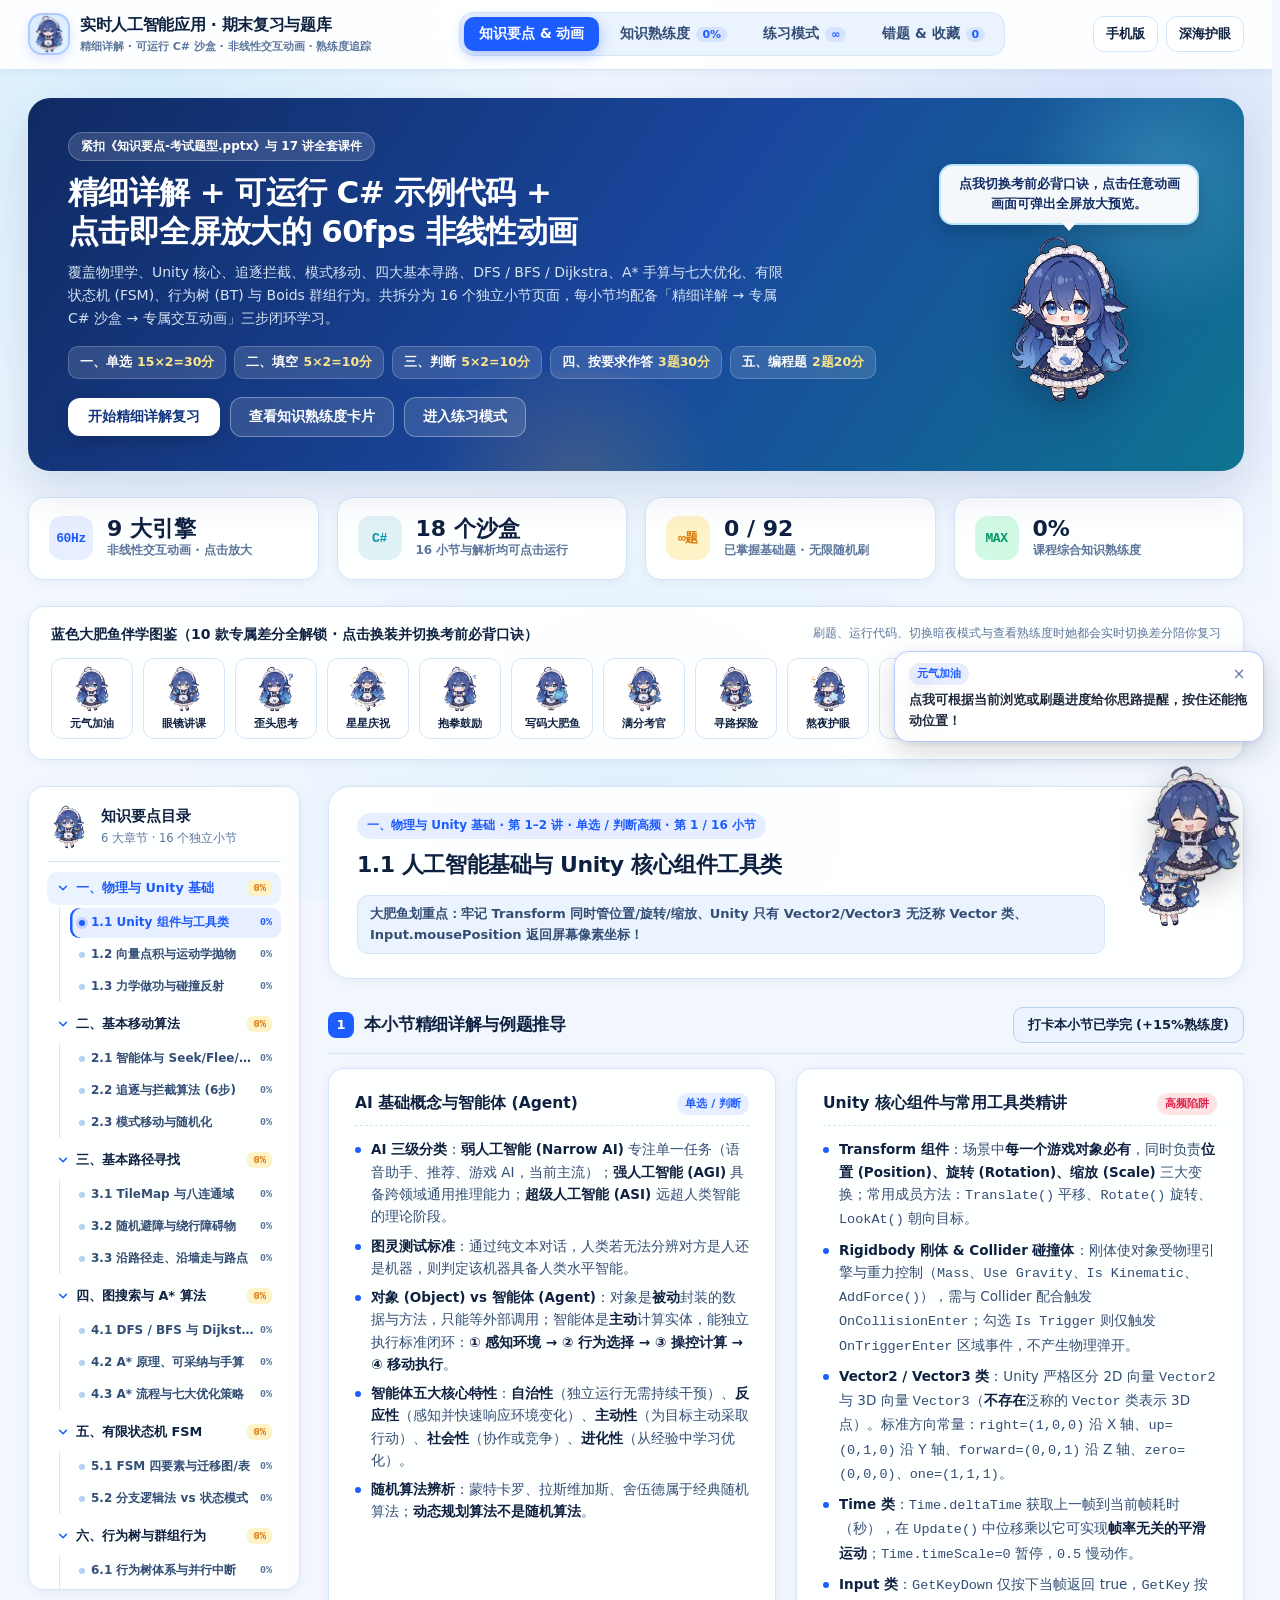
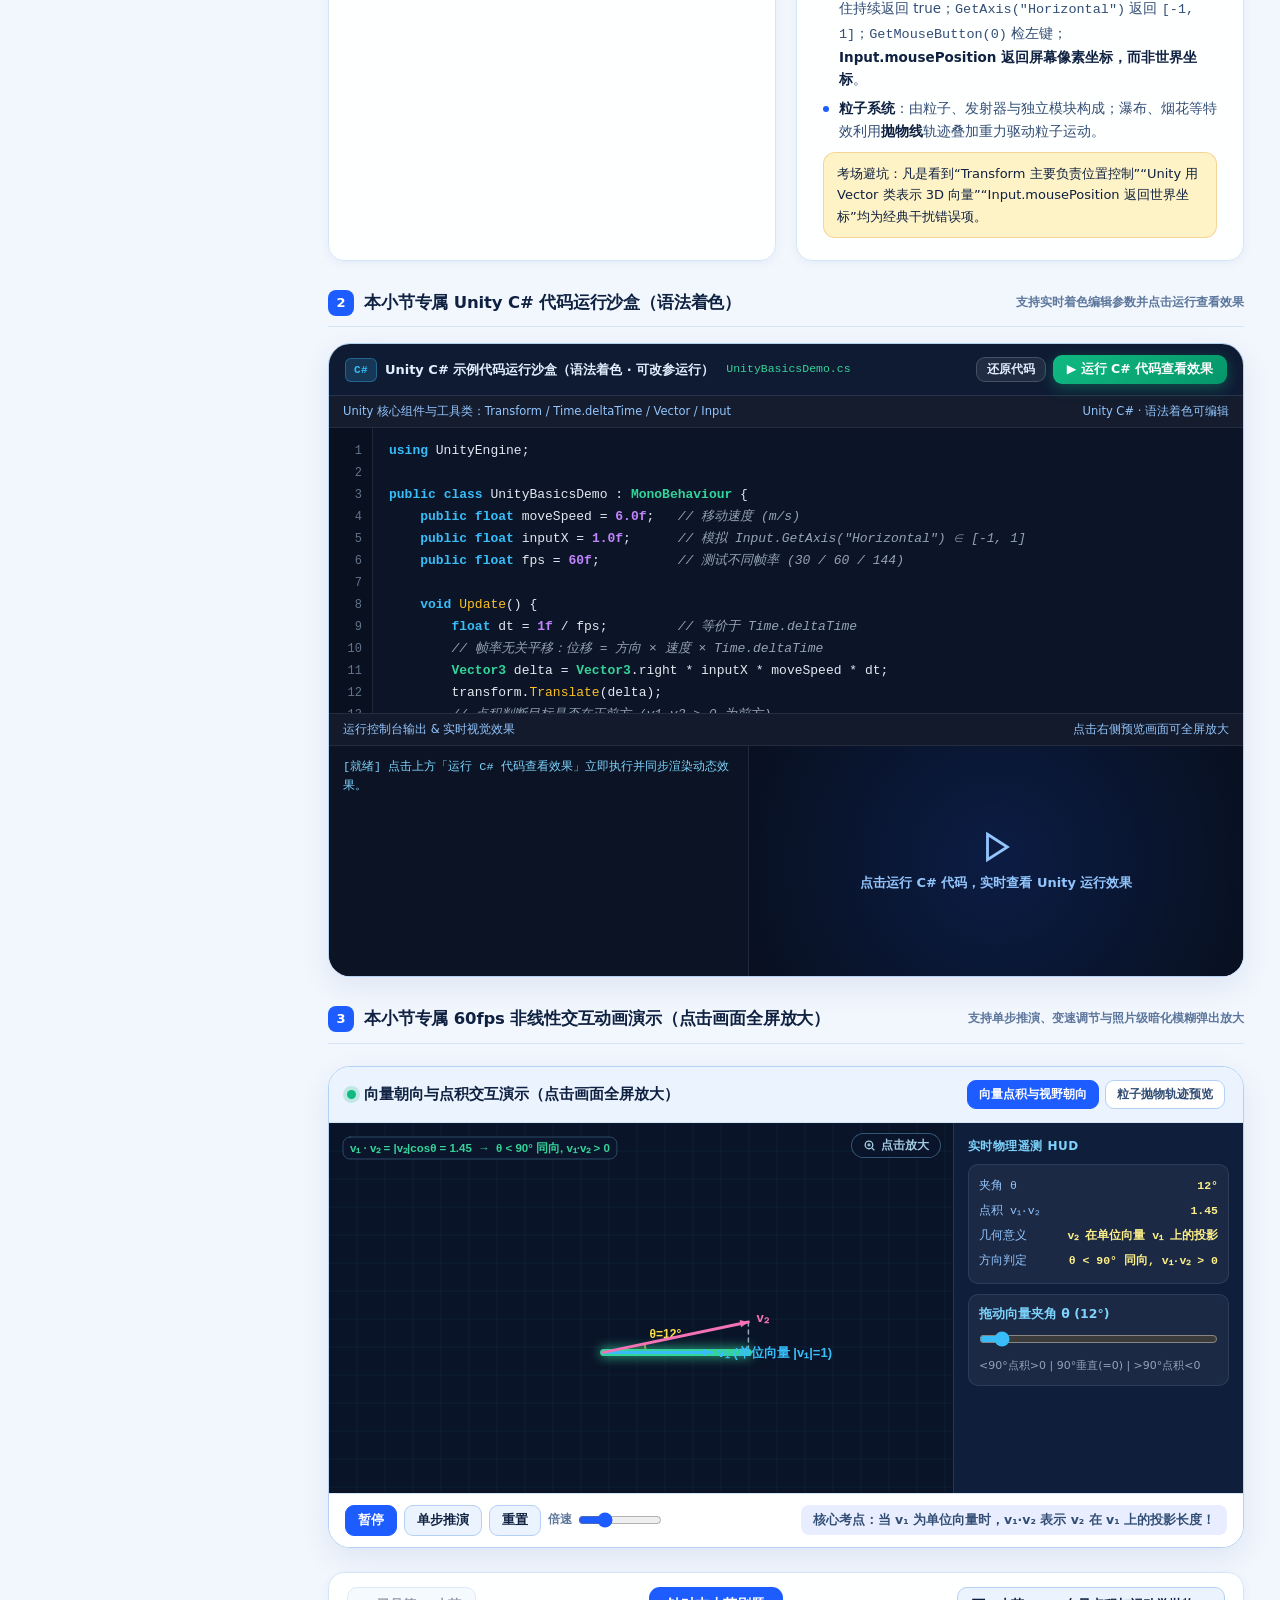
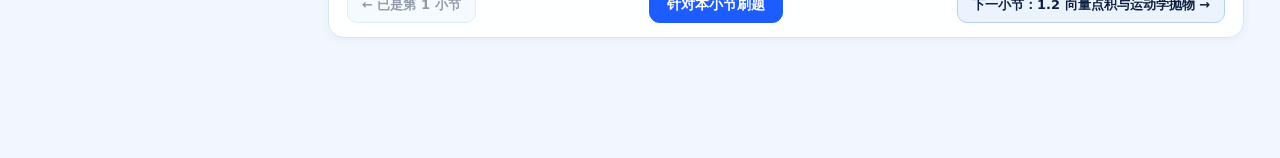
==== index.html @ 6fb4445a "feat: unify question, animation-above-code in left card and fix right card flip page shift" ====
<!DOCTYPE html>
<html lang="zh-CN">
<head>
  <meta charset="UTF-8">
  <meta name="viewport" content="width=device-width, initial-scale=1.0, viewport-fit=cover">
  <meta name="theme-color" content="#102a63">
  <meta name="apple-mobile-web-app-capable" content="yes">
  <title>实时人工智能应用 · 期末冲刺复习与交互动画题库</title>
  <script>
  (function(){
    if (location.protocol === 'file:') return;
    var q = location.search || '';
    if (q.indexOf('view=pc') !== -1) { try { sessionStorage.setItem('prefer_pc', '1'); } catch (e) {} return; }
    if (q.indexOf('view=mobile') !== -1) { location.replace('mobile.html'); return; }
    try { if (sessionStorage.getItem('prefer_pc') === '1') return; } catch (e) {}
    var isMob = /Android|webOS|iPhone|iPad|iPod|BlackBerry|IEMobile|Opera Mini|Mobile/i.test(navigator.userAgent || '') || (window.innerWidth <= 760 && ('ontouchstart' in window || navigator.maxTouchPoints > 0));
    if (isMob) location.replace('mobile.html');
  })();
  </script>
  <style>
:root {
  --bg-page: #f2f7fe;
  --bg-page-grad: radial-gradient(circle at 12% 10%, rgba(56, 189, 248, 0.14), transparent 36%),
                  radial-gradient(circle at 88% 12%, rgba(37, 99, 235, 0.12), transparent 38%),
                  radial-gradient(circle at 50% 90%, rgba(14, 165, 233, 0.08), transparent 45%);
  --bg-surface: rgba(255, 255, 255, 0.92);
  --bg-elevated: #ffffff;
  --bg-subtle: #ebf3fe;
  --bg-code: #0f1b33;
  --text-code: #e2eeff;
  --border: #d5e5f8;
  --border-strong: #b4d0f2;
  --primary: #1d5cff;
  --primary-hover: #1648cc;
  --primary-deep: #133273;
  --primary-soft: rgba(29, 92, 255, 0.10);
  --accent: #0891b2;
  --accent-soft: rgba(8, 145, 178, 0.12);
  --gold: #d97706;
  --gold-soft: #fef3c7;
  --success: #059669;
  --success-soft: #d1fae5;
  --danger: #e11d48;
  --danger-soft: #ffe4e6;
  --purple: #7c3aed;
  --purple-soft: #ede9fe;
  --text: #0f2140;
  --text-sec: #334e75;
  --text-muted: #5c769c;
  --shadow-sm: 0 2px 10px rgba(18, 52, 118, 0.06);
  --shadow-md: 0 10px 30px rgba(18, 52, 118, 0.09);
  --shadow-lg: 0 18px 46px rgba(18, 52, 118, 0.14);
  --radius-sm: 10px;
  --radius-md: 16px;
  --radius-lg: 22px;
  --canvas-bg: #0c172e;
  --font-sans: "PingFang SC", "Microsoft YaHei UI", "Microsoft YaHei", "HarmonyOS Sans SC", "Segoe UI", system-ui, -apple-system, sans-serif;
  --font-mono: "Cascadia Mono", "Consolas", "JetBrains Mono", "SFMono-Regular", "Menlo", "Liberation Mono", "PingFang SC", "Microsoft YaHei UI", "Microsoft YaHei", sans-serif;
}

[data-theme="dark"] {
  --bg-page: #071122;
  --bg-page-grad: radial-gradient(circle at 12% 10%, rgba(56, 189, 248, 0.12), transparent 36%),
                  radial-gradient(circle at 88% 12%, rgba(59, 130, 246, 0.14), transparent 38%),
                  radial-gradient(circle at 50% 90%, rgba(14, 165, 233, 0.08), transparent 45%);
  --bg-surface: rgba(15, 28, 54, 0.92);
  --bg-elevated: #122344;
  --bg-subtle: #182e57;
  --bg-code: #080f1f;
  --text-code: #dceaff;
  --border: #233f73;
  --border-strong: #32599e;
  --primary: #4d88ff;
  --primary-hover: #699cff;
  --primary-deep: #93c5fd;
  --primary-soft: rgba(77, 136, 255, 0.18);
  --accent: #22d3ee;
  --accent-soft: rgba(34, 211, 238, 0.15);
  --gold: #fbbf24;
  --gold-soft: rgba(251, 191, 36, 0.16);
  --success: #34d399;
  --success-soft: rgba(52, 211, 153, 0.16);
  --danger: #fb7185;
  --danger-soft: rgba(251, 113, 133, 0.16);
  --purple: #a78bfa;
  --purple-soft: rgba(167, 139, 250, 0.16);
  --text: #eaf2ff;
  --text-sec: #bfd4f2;
  --text-muted: #8aa7d1;
  --shadow-sm: 0 2px 12px rgba(0, 0, 0, 0.25);
  --shadow-md: 0 12px 32px rgba(0, 0, 0, 0.35);
  --shadow-lg: 0 20px 50px rgba(0, 0, 0, 0.45);
  --canvas-bg: #070e1d;
}

* { box-sizing: border-box; margin: 0; padding: 0; }
html { scroll-behavior: smooth; overflow-x: clip; scrollbar-gutter: stable; -webkit-tap-highlight-color: transparent; }
body {
  font-family: var(--font-sans);
  background-color: var(--bg-page);
  background-image: var(--bg-page-grad);
  background-attachment: fixed;
  color: var(--text);
  line-height: 1.65;
  min-height: 100vh;
  overflow-x: clip;
  transition: background-color 0.25s ease, color 0.25s ease;
}

/* Custom scrollbar */
::-webkit-scrollbar { width: 8px; height: 8px; }
::-webkit-scrollbar-track { background: transparent; }
::-webkit-scrollbar-thumb { background: var(--border-strong); border-radius: 99px; }
::-webkit-scrollbar-thumb:hover { background: var(--primary); }

/* Floating ocean bubbles background */
.ocean-particles {
  position: fixed; inset: 0; pointer-events: none; z-index: 0; overflow: hidden;
}
.ocean-bubble {
  position: absolute; bottom: -40px; border-radius: 50%;
  background: radial-gradient(circle at 30% 30%, rgba(255,255,255,0.7), rgba(56,189,248,0.18));
  border: 1px solid rgba(56, 189, 248, 0.22);
  animation: floatUp linear infinite;
}
@keyframes floatUp {
  0% { transform: translateY(0) translateX(0) scale(0.9); opacity: 0; }
  15% { opacity: 0.55; }
  85% { opacity: 0.4; }
  100% { transform: translateY(-110vh) translateX(25px) scale(1.15); opacity: 0; }
}

/* Top Navbar */
.topbar {
  position: sticky; top: 0; z-index: 100;
  background: var(--bg-surface);
  backdrop-filter: blur(16px);
  -webkit-backdrop-filter: blur(16px);
  border-bottom: 1px solid var(--border);
  box-shadow: var(--shadow-sm);
}
.topbar-inner {
  max-width: 1400px; margin: 0 auto; padding: 10px 22px;
  display: flex; align-items: center; justify-content: space-between; gap: 14px; flex-wrap: wrap;
}
.brand {
  display: flex; align-items: center; gap: 10px; cursor: pointer; user-select: none;
}
.brand-avatar {
  width: 42px; height: 42px; border-radius: 14px;
  background: linear-gradient(135deg, #dbeafe, #e0f2fe);
  border: 2px solid rgba(29, 92, 255, 0.25);
  display: flex; align-items: center; justify-content: center; overflow: hidden;
  box-shadow: 0 4px 12px rgba(29,92,255,0.15);
}
.brand-avatar img { width: 38px; height: 38px; object-fit: contain; transition: transform 0.3s; }
.brand:hover .brand-avatar img { transform: scale(1.12) rotate(-4deg); }
.brand-title { font-size: 16px; font-weight: 800; letter-spacing: -0.02em; color: var(--text); }
.brand-sub { font-size: 11px; color: var(--text-muted); font-weight: 600; }

.nav-tabs {
  display: flex; align-items: center; gap: 6px;
  background: var(--bg-subtle); padding: 4px; border-radius: 14px; border: 1px solid var(--border);
}
.nav-tab {
  border: none; background: transparent; color: var(--text-sec);
  font-family: inherit; font-size: 13.5px; font-weight: 700;
  padding: 8px 15px; border-radius: 10px; cursor: pointer;
  display: inline-flex; align-items: center; gap: 6px;
  transition: all 0.2s cubic-bezier(0.22, 1, 0.36, 1);
}
.nav-tab:hover { color: var(--primary); background: rgba(255,255,255,0.45); }
[data-theme="dark"] .nav-tab:hover { background: rgba(255,255,255,0.06); }
.nav-tab.active {
  background: var(--primary); color: #fff;
  box-shadow: 0 4px 14px rgba(29, 92, 255, 0.32);
}
.nav-badge {
  font-size: 11px; padding: 1px 6px; border-radius: 99px;
  background: rgba(255,255,255,0.22); font-weight: 700;
}
.nav-tab:not(.active) .nav-badge { background: var(--primary-soft); color: var(--primary); }

.top-actions { display: flex; align-items: center; gap: 8px; }
.icon-btn {
  border: 1px solid var(--border); background: var(--bg-elevated); color: var(--text);
  height: 36px; padding: 0 12px; border-radius: 11px; cursor: pointer;
  font-family: inherit; font-size: 13px; font-weight: 600;
  display: inline-flex; align-items: center; gap: 6px; transition: all 0.2s;
}
.icon-btn:hover { border-color: var(--primary); color: var(--primary); transform: translateY(-1px); }

/* Main Container */
.app-shell { position: relative; z-index: 1; max-width: 1400px; margin: 0 auto; padding: 20px 22px 90px; }
.view-section { display: none; animation: springPageIn 0.48s cubic-bezier(0.22, 1, 0.36, 1); }
.view-section.active { display: block; }
@keyframes springPageIn {
  0% { opacity: 0; transform: translateY(18px) scale(0.985); }
  100% { opacity: 1; transform: translateY(0) scale(1); }
}
@keyframes fadeSlideIn {
  0% { opacity: 0; transform: translateY(14px) scale(0.97); }
  100% { opacity: 1; transform: translateY(0) scale(1); }
}
@keyframes mascotPop {
  0% { transform: scale(0.76) rotate(-4deg); opacity: 0.4; }
  60% { transform: scale(1.08) rotate(2deg); opacity: 1; }
  100% { transform: scale(1) rotate(0deg); opacity: 1; }
}
.mascot-pop-anim { animation: mascotPop 0.46s cubic-bezier(0.34, 1.56, 0.64, 1); }
button { transition: transform 0.28s cubic-bezier(0.34, 1.56, 0.64, 1), background-color 0.22s ease, border-color 0.22s ease, color 0.22s ease, box-shadow 0.26s cubic-bezier(0.22, 1, 0.36, 1); }
button:active { transform: scale(0.95) !important; }
.kp-card, .q-card, .stat-card, .anim-lab-card {
  transition: transform 0.34s cubic-bezier(0.22, 1, 0.36, 1), box-shadow 0.34s cubic-bezier(0.22, 1, 0.36, 1), border-color 0.25s ease;
}
.stat-card:hover { transform: translateY(-3px); box-shadow: var(--shadow-md); }
.explain-box { animation: fadeSlideIn 0.42s cubic-bezier(0.34, 1.4, 0.64, 1); }
.explain-mascot { animation: mascotPop 0.52s cubic-bezier(0.34, 1.56, 0.64, 1); }

/* Hero Banner */
.hero-card {
  position: relative; overflow: hidden;
  background: linear-gradient(125deg, #102a63 0%, #1a479e 52%, #0e7490 100%);
  color: #fff; border-radius: var(--radius-lg); padding: 28px 34px;
  box-shadow: var(--shadow-lg); margin-bottom: 24px;
  display: grid; grid-template-columns: 1fr 270px; gap: 24px; align-items: center;
}
.hero-card::before {
  content: ""; position: absolute; right: -80px; top: -80px; width: 320px; height: 320px;
  border-radius: 50%; background: radial-gradient(circle, rgba(125,211,252,0.28), transparent 65%);
  pointer-events: none;
}
.hero-card::after {
  content: ""; position: absolute; left: 30%; bottom: -120px; width: 360px; height: 220px;
  border-radius: 50%; background: radial-gradient(circle, rgba(251,191,36,0.16), transparent 70%);
  pointer-events: none;
}
.hero-eyebrow {
  display: inline-flex; align-items: center; gap: 8px;
  background: rgba(255,255,255,0.14); border: 1px solid rgba(255,255,255,0.22);
  padding: 4px 12px; border-radius: 99px; font-size: 12px; font-weight: 700; margin-bottom: 12px;
}
.hero-title { font-size: clamp(22px, 3vw, 31px); font-weight: 900; line-height: 1.25; margin-bottom: 10px; letter-spacing: -0.02em; }
.hero-desc { font-size: 14px; color: rgba(235, 246, 255, 0.9); max-width: 720px; margin-bottom: 16px; }

.exam-blueprint { display: flex; flex-wrap: wrap; gap: 8px; margin-bottom: 18px; }
.bp-chip {
  background: rgba(255,255,255,0.13); border: 1px solid rgba(255,255,255,0.2);
  padding: 5px 11px; border-radius: 10px; font-size: 12.5px; font-weight: 600;
  display: inline-flex; align-items: center; gap: 5px;
}
.bp-chip strong { color: #fde68a; }

.hero-cta-row { display: flex; flex-wrap: wrap; gap: 10px; align-items: center; }
.btn-primary {
  border: none; background: #fff; color: #12367d; font-family: inherit;
  font-size: 14px; font-weight: 800; padding: 10px 20px; border-radius: 12px;
  cursor: pointer; display: inline-flex; align-items: center; gap: 7px;
  box-shadow: 0 6px 18px rgba(0,0,0,0.16); transition: all 0.2s;
}
.btn-primary:hover { transform: translateY(-2px); box-shadow: 0 10px 24px rgba(0,0,0,0.22); }
.btn-ghost-light {
  border: 1px solid rgba(255,255,255,0.35); background: rgba(255,255,255,0.12); color: #fff;
  font-family: inherit; font-size: 13.5px; font-weight: 700; padding: 10px 18px; border-radius: 12px;
  cursor: pointer; display: inline-flex; align-items: center; gap: 7px; transition: all 0.2s;
}
.btn-ghost-light:hover { background: rgba(255,255,255,0.22); transform: translateY(-2px); }

.hero-mascot-box {
  position: relative; z-index: 2; display: flex; flex-direction: column; align-items: center;
}
.hero-speech {
  background: rgba(255,255,255,0.96); color: #102a63; font-size: 12.5px; font-weight: 700;
  padding: 8px 13px; border-radius: 14px; box-shadow: 0 8px 20px rgba(0,0,0,0.18);
  margin-bottom: 8px; text-align: center; position: relative; max-width: 260px;
  border: 2px solid #bae6fd; cursor: pointer; transition: transform 0.2s;
}
.hero-speech:hover { transform: scale(1.03); }
.hero-speech::after {
  content: ""; position: absolute; bottom: -8px; left: 50%; transform: translateX(-50%);
  border-width: 8px 7px 0 7px; border-style: solid; border-color: #fff transparent transparent transparent;
}
.hero-mascot-img {
  width: 172px; height: 172px; object-fit: contain; cursor: pointer;
  filter: drop-shadow(0 12px 20px rgba(4, 20, 56, 0.35));
  animation: mascotFloat 3.4s ease-in-out infinite;
}
@keyframes mascotFloat {
  0%, 100% { transform: translateY(0px) rotate(0deg); }
  50% { transform: translateY(-8px) rotate(1.5deg); }
}

/* Stat Strip */
.stat-strip {
  display: grid; grid-template-columns: repeat(4, 1fr); gap: 14px; margin-bottom: 24px;
}
.stat-card {
  background: var(--bg-surface); border: 1px solid var(--border); border-radius: var(--radius-md);
  padding: 15px 18px; box-shadow: var(--shadow-sm); display: flex; align-items: center; gap: 14px;
}
.stat-icon {
  width: 44px; height: 44px; border-radius: 13px; display: flex; align-items: center; justify-content: center;
  font-size: 20px; flex-shrink: 0;
}
.stat-val { font-size: 22px; font-weight: 900; line-height: 1.15; color: var(--text); }
.stat-lbl { font-size: 12px; color: var(--text-muted); font-weight: 600; }

/* Knowledge Review 2-Column Layout */
.knowledge-layout {
  display: grid; grid-template-columns: 288px minmax(0, 1fr); gap: 22px; align-items: start;
}
.toc-sidebar {
  position: sticky; top: 76px;
  background: var(--bg-surface); border: 1px solid var(--border);
  border-radius: var(--radius-md); padding: 14px; box-shadow: var(--shadow-sm);
  max-height: calc(100vh - 96px); overflow-y: auto;
}
.toc-header {
  display: flex; align-items: center; gap: 10px; padding-bottom: 12px;
  border-bottom: 1px solid var(--border); margin-bottom: 10px;
}
.toc-header img { width: 44px; height: 44px; object-fit: contain; }
.toc-header h3 { font-size: 14.5px; font-weight: 800; }
.toc-header p { font-size: 11.5px; color: var(--text-muted); }

/* 2-Level Hierarchical Collapsible TOC Tree (Chapter -> Sub-Section Children) */
.toc-group { margin-bottom: 6px; }
.toc-chapter-btn {
  width: 100%; border: none; background: transparent; text-align: left;
  padding: 8px 9px; border-radius: 10px; cursor: pointer; font-family: inherit;
  color: var(--text); font-size: 12.8px; font-weight: 800;
  display: flex; align-items: center; justify-content: space-between; gap: 6px;
  transition: background 0.16s, color 0.16s;
}
.toc-chapter-btn:hover { background: var(--bg-subtle); color: var(--primary); }
.toc-chapter-btn.has-active { background: var(--bg-subtle); color: var(--primary); }
.toc-ch-left { display: flex; align-items: center; gap: 6px; min-width: 0; flex: 1; }
.toc-ch-title { overflow: hidden; text-overflow: ellipsis; white-space: nowrap; }
.toc-chevron {
  width: 14px; height: 14px; flex-shrink: 0; color: var(--text-muted);
  transition: transform 0.2s cubic-bezier(0.22, 1, 0.36, 1);
}
.toc-group.open .toc-chevron { transform: rotate(90deg); color: var(--primary); }
.toc-tag {
  font-size: 10.5px; padding: 2px 6px; border-radius: 6px; font-weight: 800;
  background: var(--gold-soft); color: var(--gold); flex-shrink: 0;
  font-family: var(--font-mono);
}
.toc-sublist {
  display: none; flex-direction: column; gap: 2px;
  margin: 3px 0 4px 12px; padding-left: 10px;
  border-left: 1.5px solid var(--border);
}
.toc-group.open .toc-sublist { display: flex; }
.toc-sub-item {
  width: 100%; border: none; background: transparent; text-align: left;
  padding: 6.5px 9px; border-radius: 9px; cursor: pointer; font-family: inherit;
  color: var(--text-sec); font-size: 12px; font-weight: 600;
  display: flex; align-items: center; justify-content: space-between; gap: 6px;
  transition: all 0.16s ease;
}
.toc-sub-item:hover { background: var(--bg-subtle); color: var(--primary); }
.toc-sub-item.active {
  background: var(--primary-soft); color: var(--primary); font-weight: 800;
  box-shadow: inset 2.5px 0 0 var(--primary);
}
.toc-sub-left { display: flex; align-items: center; gap: 6px; min-width: 0; flex: 1; }
.toc-sub-dot {
  width: 6px; height: 6px; border-radius: 50%; flex-shrink: 0;
  background: var(--border-strong); transition: background 0.18s;
}
.toc-sub-item.active .toc-sub-dot { background: var(--primary); box-shadow: 0 0 0 3px rgba(29, 92, 255, 0.18); }
.toc-sub-item.studied .toc-sub-dot { background: var(--success); }
.toc-sub-label { overflow: hidden; text-overflow: ellipsis; white-space: nowrap; }
.toc-sub-pct {
  font-size: 10px; font-weight: 700; color: var(--text-muted);
  font-family: var(--font-mono); flex-shrink: 0;
}
.toc-sub-item.active .toc-sub-pct { color: var(--primary); }

.section-pager-bar {
  display: flex; align-items: center; justify-content: space-between; gap: 12px;
  flex-wrap: wrap; margin-top: 22px; padding: 14px 18px;
  background: var(--bg-surface); border: 1px solid var(--border);
  border-radius: var(--radius-md); box-shadow: var(--shadow-sm);
}

/* Module Content Cards */
.module-panel { display: none; }
.module-panel.active { display: block; animation: fadeSlideIn 0.3s ease; }

.module-banner {
  background: var(--bg-surface); border: 1px solid var(--border); border-radius: var(--radius-lg);
  padding: 20px 24px; margin-bottom: 18px; box-shadow: var(--shadow-sm);
  display: flex; align-items: center; justify-content: space-between; gap: 18px;
}
.module-banner-left { flex: 1; }
.module-kicker {
  display: inline-flex; align-items: center; gap: 6px; font-size: 12px; font-weight: 800;
  color: var(--primary); background: var(--primary-soft); padding: 3px 10px; border-radius: 99px; margin-bottom: 8px;
}
.module-banner h2 { font-size: 22px; font-weight: 900; margin-bottom: 6px; letter-spacing: -0.02em; }
.mascot-tip-line {
  display: inline-flex; align-items: center; gap: 8px; margin-top: 6px;
  background: var(--bg-subtle); border: 1px solid var(--border); padding: 7px 12px;
  border-radius: 11px; font-size: 13px; color: var(--text-sec); font-weight: 600;
}
.module-banner-mascot { width: 92px; height: 92px; object-fit: contain; flex-shrink: 0; }

/* Interactive Animation Lab Card */
.anim-lab-card {
  background: var(--bg-surface); border: 1.5px solid var(--border-strong);
  border-radius: var(--radius-lg); overflow: hidden; box-shadow: var(--shadow-md);
  margin-bottom: 20px;
}
.anim-lab-header {
  padding: 13px 18px; background: var(--bg-subtle); border-bottom: 1px solid var(--border);
  display: flex; align-items: center; justify-content: space-between; gap: 12px; flex-wrap: wrap;
}
.anim-lab-title {
  display: flex; align-items: center; gap: 8px; font-size: 15px; font-weight: 800; color: var(--text);
}
.live-dot {
  width: 9px; height: 9px; border-radius: 50%; background: #10b981;
  box-shadow: 0 0 0 4px rgba(16, 185, 129, 0.2); animation: pulseDot 1.8s infinite;
}
@keyframes pulseDot {
  0%, 100% { box-shadow: 0 0 0 2px rgba(16,185,129,0.28); }
  50% { box-shadow: 0 0 0 6px rgba(16,185,129,0.08); }
}

.anim-mode-pills { display: flex; flex-wrap: wrap; gap: 6px; }
.anim-pill {
  border: 1px solid var(--border-strong); background: var(--bg-elevated); color: var(--text-sec);
  font-family: inherit; font-size: 12px; font-weight: 700; padding: 5px 11px;
  border-radius: 9px; cursor: pointer; transition: all 0.18s;
}
.anim-pill:hover { border-color: var(--primary); color: var(--primary); }
.anim-pill.active { background: var(--primary); color: #fff; border-color: var(--primary); }

.anim-stage-wrap {
  display: grid; grid-template-columns: minmax(0, 1fr) 290px; background: var(--canvas-bg);
}
.anim-stage-wrap.full-width { grid-template-columns: 1fr; }
.anim-canvas-box { position: relative; min-height: 350px; display: flex; align-items: center; justify-content: center; overflow: hidden; }
.anim-canvas-box canvas { display: block; width: 100%; height: 370px; cursor: pointer; }
.anim-side-panel {
  background: #0f1e3a; color: #dbeafe; border-left: 1px solid rgba(148, 163, 184, 0.18);
  padding: 14px; font-size: 12.5px; overflow-y: auto; max-height: 370px;
}
.anim-side-panel h4 {
  font-size: 12px; text-transform: uppercase; letter-spacing: 0.04em; color: #7dd3fc;
  margin-bottom: 8px; display: flex; align-items: center; justify-content: space-between;
}
.hud-box {
  background: rgba(255,255,255,0.05); border: 1px solid rgba(148,163,184,0.16);
  border-radius: 10px; padding: 9px 10px; margin-bottom: 10px;
}
.hud-row { display: flex; justify-content: space-between; gap: 8px; padding: 3px 0; font-family: var(--font-mono); font-size: 11.5px; }
.hud-row span:first-child { color: #93c5fd; }
.hud-row span:last-child { color: #fef08a; font-weight: 700; }

.anim-controls-bar {
  padding: 11px 16px; background: var(--bg-elevated); border-top: 1px solid var(--border);
  display: flex; align-items: center; justify-content: space-between; gap: 10px; flex-wrap: wrap;
}
.ctrl-group { display: flex; align-items: center; gap: 7px; flex-wrap: wrap; }
.ctrl-btn {
  border: 1px solid var(--border-strong); background: var(--bg-subtle); color: var(--text);
  font-family: inherit; font-size: 12.5px; font-weight: 700; padding: 6px 12px;
  border-radius: 9px; cursor: pointer; display: inline-flex; align-items: center; gap: 5px;
  transition: all 0.15s;
}
.ctrl-btn:hover { border-color: var(--primary); color: var(--primary); }
.ctrl-btn.primary { background: var(--primary); border-color: var(--primary); color: #fff; }
.ctrl-btn.primary:hover { background: var(--primary-hover); color: #fff; }
.ctrl-slider { display: inline-flex; align-items: center; gap: 6px; font-size: 12px; font-weight: 600; color: var(--text-muted); }
.ctrl-slider input[type="range"] { width: 84px; accent-color: var(--primary); cursor: pointer; }
.anim-narrator {
  font-size: 12.5px; font-weight: 600; color: var(--text-sec);
  background: var(--primary-soft); padding: 5px 12px; border-radius: 8px;
}

/* Knowledge Cards Grid */
.kp-grid { display: grid; grid-template-columns: repeat(2, minmax(0, 1fr)); gap: 16px; margin-bottom: 18px; }
.kp-grid.single { grid-template-columns: 1fr; }
.kp-card {
  background: var(--bg-surface); border: 1px solid var(--border); border-radius: var(--radius-md);
  padding: 18px 20px; box-shadow: var(--shadow-sm); transition: transform 0.2s, box-shadow 0.2s;
}
.kp-card:hover { box-shadow: var(--shadow-md); }
.kp-card.span-2 { grid-column: span 2; }
.kp-card-head {
  display: flex; align-items: center; justify-content: space-between; gap: 8px;
  margin-bottom: 12px; padding-bottom: 9px; border-bottom: 1px dashed var(--border);
}
.kp-card-head h3 { font-size: 15.5px; font-weight: 800; color: var(--text); display: flex; align-items: center; gap: 7px; }
.exam-tag {
  font-size: 11px; font-weight: 800; padding: 2px 8px; border-radius: 99px;
  background: var(--gold-soft); color: var(--gold); white-space: nowrap;
}
.exam-tag.hot { background: var(--danger-soft); color: var(--danger); }
.exam-tag.code { background: var(--purple-soft); color: var(--purple); }
.exam-tag.blue { background: var(--primary-soft); color: var(--primary); }

.kp-list { list-style: none; display: flex; flex-direction: column; gap: 7px; font-size: 13.5px; color: var(--text-sec); }
.kp-list li { position: relative; padding-left: 16px; }
.kp-list li::before {
  content: ""; position: absolute; left: 0; top: 9px; width: 6px; height: 6px;
  border-radius: 50%; background: var(--primary);
}
.kp-list strong { color: var(--text); }

.formula-box {
  background: linear-gradient(135deg, var(--bg-subtle), rgba(56, 189, 248, 0.08));
  border-left: 4px solid var(--primary); border-radius: 0 11px 11px 0;
  padding: 10px 14px; margin: 10px 0; font-family: var(--font-mono);
  font-size: 13px; font-weight: 700; color: var(--primary-deep); overflow-x: auto;
}
[data-theme="dark"] .formula-box { color: #bae6fd; }

.code-block {
  background: var(--bg-code); color: var(--text-code); border-radius: 12px;
  padding: 13px 15px; font-family: var(--font-mono); font-size: 12.5px; line-height: 1.6;
  overflow-x: auto; margin: 10px 0; border: 1px solid rgba(148,163,184,0.18);
  white-space: pre;
}
.code-kw { color: #60a5fa; font-weight: 700; }
.code-type { color: #38bdf8; }
.code-cm { color: #64748b; font-style: italic; }
.code-num { color: #fbbf24; }
.code-str { color: #34d399; }

.compare-table {
  width: 100%; border-collapse: collapse; font-size: 13px; margin: 8px 0;
  border-radius: 12px; overflow: hidden; border: 1px solid var(--border);
}
.compare-table th {
  background: var(--bg-subtle); color: var(--text); font-weight: 800; text-align: left;
  padding: 9px 12px; border-bottom: 1px solid var(--border);
}
.compare-table td {
  padding: 8px 12px; border-bottom: 1px solid var(--border); color: var(--text-sec); vertical-align: top;
}
.compare-table tr:last-child td { border-bottom: none; }

.trap-callout {
  display: flex; align-items: flex-start; gap: 10px;
  background: var(--gold-soft); border: 1px solid rgba(217, 119, 6, 0.25);
  border-radius: 12px; padding: 10px 13px; margin-top: 10px; font-size: 13px; color: var(--text);
}

/* ==================== QUESTION BANK ==================== */
.quiz-toolbar {
  background: var(--bg-surface); border: 1px solid var(--border); border-radius: var(--radius-md);
  padding: 16px 18px; margin-bottom: 18px; box-shadow: var(--shadow-sm);
  display: flex; flex-direction: column; gap: 12px;
}
.filter-row { display: flex; align-items: center; gap: 8px; flex-wrap: wrap; }
.filter-label { font-size: 12.5px; font-weight: 800; color: var(--text-muted); margin-right: 4px; }
.filter-pill {
  border: 1px solid var(--border); background: var(--bg-elevated); color: var(--text-sec);
  font-family: inherit; font-size: 12.5px; font-weight: 700; padding: 6px 12px;
  border-radius: 99px; cursor: pointer; transition: all 0.16s;
}
.filter-pill:hover { border-color: var(--primary); color: var(--primary); }
.filter-pill.active { background: var(--primary); color: #fff; border-color: var(--primary); }

.search-input {
  margin-left: auto; border: 1px solid var(--border-strong); background: var(--bg-elevated);
  color: var(--text); font-family: inherit; font-size: 13px; padding: 7px 14px;
  border-radius: 10px; min-width: 210px; outline: none;
}
.search-input:focus { border-color: var(--primary); box-shadow: 0 0 0 3px var(--primary-soft); }

.q-list { display: flex; flex-direction: column; gap: 18px; }
.q-card {
  background: var(--bg-surface); border: 1px solid var(--border); border-radius: var(--radius-lg);
  padding: 20px 24px; box-shadow: var(--shadow-sm); transition: border-color 0.2s, box-shadow 0.2s;
}
.q-card.is-correct { border-color: var(--success); }
.q-card.is-wrong { border-color: var(--danger); }

.q-header {
  display: flex; align-items: center; justify-content: space-between; gap: 10px;
  margin-bottom: 12px; flex-wrap: wrap;
}
.q-meta { display: flex; align-items: center; gap: 8px; flex-wrap: wrap; }
.q-num {
  width: 28px; height: 28px; border-radius: 9px; background: var(--primary); color: #fff;
  font-size: 13px; font-weight: 900; display: inline-flex; align-items: center; justify-content: center;
}
.q-type-badge {
  font-size: 11.5px; font-weight: 800; padding: 3px 9px; border-radius: 8px;
  background: var(--primary-soft); color: var(--primary);
}
.q-type-badge.tf { background: var(--accent-soft); color: var(--accent); }
.q-type-badge.fill { background: var(--gold-soft); color: var(--gold); }
.q-type-badge.essay { background: var(--purple-soft); color: var(--purple); }
.q-type-badge.code { background: #dbeafe; color: #1e40af; }
[data-theme="dark"] .q-type-badge.code { background: rgba(59,130,246,0.22); color: #93c5fd; }

.q-actions { display: flex; align-items: center; gap: 6px; }
.fav-btn {
  border: 1px solid var(--border); background: var(--bg-elevated); color: var(--text-muted);
  padding: 5px 10px; border-radius: 9px; cursor: pointer; font-size: 12px; font-weight: 700;
  transition: all 0.16s;
}
.fav-btn.active { background: var(--gold-soft); color: var(--gold); border-color: var(--gold); }

.q-stem { font-size: 15px; font-weight: 700; color: var(--text); margin-bottom: 14px; line-height: 1.7; }
.q-stem p { margin-bottom: 6px; }

/* Options (Single Choice / True-False) */
.options-grid { display: grid; grid-template-columns: repeat(2, minmax(0, 1fr)); gap: 10px; margin-bottom: 14px; }
.options-grid.single-col { grid-template-columns: 1fr; }
.opt-btn {
  text-align: left; border: 1.5px solid var(--border); background: var(--bg-elevated);
  color: var(--text); font-family: inherit; font-size: 13.8px; font-weight: 600;
  padding: 11px 14px; border-radius: 12px; cursor: pointer;
  display: flex; align-items: flex-start; gap: 10px; transition: all 0.16s;
}
.opt-btn:hover:not(:disabled) { border-color: var(--primary); background: var(--primary-soft); transform: translateY(-1px); }
.opt-key {
  width: 24px; height: 24px; border-radius: 7px; background: var(--bg-subtle); color: var(--primary);
  font-weight: 800; font-size: 12.5px; display: inline-flex; align-items: center; justify-content: center; flex-shrink: 0;
}
.opt-btn.selected { border-color: var(--primary); background: var(--primary-soft); }
.opt-btn.selected .opt-key { background: var(--primary); color: #fff; }
.opt-btn.correct { border-color: var(--success); background: var(--success-soft); }
.opt-btn.correct .opt-key { background: var(--success); color: #fff; }
.opt-btn.wrong { border-color: var(--danger); background: var(--danger-soft); }
.opt-btn.wrong .opt-key { background: var(--danger); color: #fff; }

/* Fill-in-the-blank & Code blank inputs */
.blanks-wrap { display: grid; grid-template-columns: repeat(auto-fill, minmax(230px, 1fr)); gap: 10px; margin: 12px 0; }
.blank-field { display: flex; flex-direction: column; gap: 4px; }
.blank-field label { font-size: 12px; font-weight: 800; color: var(--text-muted); }
.blank-input {
  border: 1.5px solid var(--border-strong); background: var(--bg-elevated); color: var(--text);
  font-family: var(--font-mono); font-size: 13px; padding: 8px 11px; border-radius: 10px; outline: none;
}
.blank-input:focus { border-color: var(--primary); box-shadow: 0 0 0 3px var(--primary-soft); }
.blank-input.ok { border-color: var(--success); background: var(--success-soft); }
.blank-input.bad { border-color: var(--danger); background: var(--danger-soft); }

.essay-textarea {
  width: 100%; min-height: 110px; border: 1.5px solid var(--border-strong);
  background: var(--bg-elevated); color: var(--text); font-family: var(--font-sans);
  font-size: 13.5px; padding: 12px 14px; border-radius: 12px; resize: vertical; outline: none; margin-bottom: 10px;
}
.essay-textarea.code-editor { font-family: var(--font-mono); background: var(--bg-code); color: var(--text-code); min-height: 165px; }

.q-footer-bar { display: flex; align-items: center; justify-content: space-between; gap: 10px; flex-wrap: wrap; }
.submit-btn {
  border: none; background: var(--primary); color: #fff; font-family: inherit;
  font-size: 13.5px; font-weight: 800; padding: 9px 18px; border-radius: 11px;
  cursor: pointer; display: inline-flex; align-items: center; gap: 6px; transition: all 0.18s;
}
.submit-btn:hover { background: var(--primary-hover); transform: translateY(-1px); }
.secondary-btn {
  border: 1px solid var(--border-strong); background: var(--bg-subtle); color: var(--text);
  font-family: inherit; font-size: 13px; font-weight: 700; padding: 8px 14px;
  border-radius: 10px; cursor: pointer; display: inline-flex; align-items: center; gap: 6px; transition: all 0.18s;
}
.secondary-btn:hover { border-color: var(--primary); color: var(--primary); }

/* Explanation Box with Mascot + Animated Demo */
.explain-box {
  margin-top: 16px; border-radius: 16px; border: 1.5px solid var(--border-strong);
  background: var(--bg-subtle); padding: 16px 18px; animation: fadeSlideIn 0.28s ease;
}
.explain-head {
  display: flex; align-items: center; gap: 14px; margin-bottom: 12px;
  padding-bottom: 10px; border-bottom: 1px solid var(--border);
}
.explain-mascot { width: 68px; height: 68px; object-fit: contain; flex-shrink: 0; }
.explain-verdict { font-size: 15px; font-weight: 900; margin-bottom: 3px; }
.explain-verdict.ok { color: var(--success); }
.explain-verdict.bad { color: var(--danger); }
.explain-verdict.info { color: var(--primary); }
.explain-text { font-size: 13.5px; color: var(--text-sec); line-height: 1.72; }
.explain-text strong { color: var(--text); }

.rubric-list { list-style: none; margin: 10px 0; display: flex; flex-direction: column; gap: 6px; }
.rubric-item {
  display: flex; align-items: flex-start; gap: 8px; font-size: 13px;
  background: var(--bg-elevated); padding: 8px 11px; border-radius: 10px; border: 1px solid var(--border);
}
.rubric-item input { margin-top: 3px; accent-color: var(--success); cursor: pointer; }

.explain-anim-wrap {
  margin-top: 14px; border-radius: 14px; overflow: hidden;
  border: 1px solid rgba(56,189,248,0.28); background: var(--canvas-bg);
}
.explain-anim-bar {
  background: #102141; color: #bae6fd; padding: 8px 13px;
  display: flex; align-items: center; justify-content: space-between; gap: 8px; flex-wrap: wrap;
  font-size: 12.5px; font-weight: 700;
}
.explain-anim-canvas { display: block; width: 100%; height: 265px; }

/* Interactive A* Question Grid SVG/Table */
.astar-q-grid {
  display: inline-grid; grid-template-columns: repeat(7, 56px); gap: 3px;
  background: #0f1b33; padding: 8px; border-radius: 12px; margin: 10px 0;
}
.astar-q-cell {
  width: 56px; height: 50px; border-radius: 6px; background: #1e293b; color: #cbd5e1;
  position: relative; display: flex; align-items: center; justify-content: center;
  font-weight: 800; font-size: 13px; border: 1px solid #334155;
}
.astar-q-cell.obs { background: #2563eb; color: #dbeafe; border-color: #60a5fa; }
.astar-q-cell.start { background: #10b981; color: #fff; }
.astar-q-cell.end { background: #ef4444; color: #fff; }
.astar-q-cell.given { background: #0f3d3e; border-color: #2dd4bf; }
.astar-q-cell .mini-f { position: absolute; top: 2px; left: 4px; font-size: 10px; color: #fde047; }
.astar-q-cell .mini-g { position: absolute; bottom: 2px; left: 4px; font-size: 10px; color: #67e8f9; }
.astar-q-cell .mini-h { position: absolute; bottom: 2px; right: 4px; font-size: 10px; color: #fca5a5; }

/* Mock Exam Banner & Sticky Sheet */
.mock-header-card {
  background: linear-gradient(125deg, #132d69, #1e4fb5); color: #fff;
  border-radius: var(--radius-lg); padding: 20px 26px; margin-bottom: 18px;
  display: flex; align-items: center; justify-content: space-between; gap: 18px; flex-wrap: wrap;
  box-shadow: var(--shadow-md);
}
.timer-pill {
  background: rgba(255,255,255,0.16); border: 1px solid rgba(255,255,255,0.3);
  padding: 8px 16px; border-radius: 12px; font-family: var(--font-mono);
  font-size: 20px; font-weight: 900; color: #fde68a;
}
.mock-score-banner {
  background: var(--bg-surface); border: 2px solid var(--primary); border-radius: var(--radius-lg);
  padding: 20px 24px; margin-bottom: 20px; display: flex; align-items: center; gap: 20px; flex-wrap: wrap;
}

/* Floating Blue Whale-Fish Companion Widget */
.companion-dock {
  position: fixed; right: 20px; bottom: 20px; z-index: 200;
  display: flex; flex-direction: column; align-items: flex-end; gap: 8px;
}
.companion-bubble {
  max-width: 260px; background: var(--bg-elevated); color: var(--text);
  border: 2px solid var(--primary); border-radius: 16px; padding: 10px 14px;
  font-size: 12.5px; font-weight: 700; box-shadow: var(--shadow-lg);
  position: relative; animation: fadeSlideIn 0.25s ease;
}
.companion-bubble.hidden { display: none; }
.companion-bubble-close {
  position: absolute; top: 4px; right: 7px; border: none; background: none;
  color: var(--text-muted); cursor: pointer; font-size: 13px;
}
.companion-avatar-btn {
  width: 76px; height: 76px; border-radius: 24px; border: 2.5px solid var(--primary);
  background: linear-gradient(145deg, #e0f2fe, #ffffff);
  box-shadow: 0 10px 28px rgba(29, 92, 255, 0.28); cursor: pointer;
  display: flex; align-items: center; justify-content: center; padding: 4px;
  transition: transform 0.25s cubic-bezier(0.22, 1, 0.36, 1); position: relative;
}
[data-theme="dark"] .companion-avatar-btn { background: linear-gradient(145deg, #16305e, #0e1d3b); }
.companion-avatar-btn:hover { transform: scale(1.08) translateY(-4px); }
.companion-avatar-btn img { width: 66px; height: 66px; object-fit: contain; }
.companion-mood-dot {
  position: absolute; top: -4px; right: -4px; background: #f59e0b; color: #fff;
  font-size: 10px; font-weight: 900; padding: 2px 6px; border-radius: 99px;
  box-shadow: 0 2px 6px rgba(0,0,0,0.2);
}

/* Responsive */
@media (max-width: 1060px) {
  .knowledge-layout { grid-template-columns: 1fr; }
  .toc-sidebar { position: static; max-height: none; }
  .anim-stage-wrap { grid-template-columns: 1fr; }
  .anim-side-panel { border-left: none; border-top: 1px solid rgba(148,163,184,0.18); max-height: 220px; }
  .kp-grid { grid-template-columns: 1fr; }
  .kp-card.span-2 { grid-column: span 1; }
}
@media (max-width: 820px) {
  .hero-card { grid-template-columns: 1fr; text-align: center; padding: 22px; }
  .hero-cta-row, .exam-blueprint { justify-content: center; }
  .stat-strip { grid-template-columns: repeat(2, 1fr); }
  .options-grid { grid-template-columns: 1fr; }
  .topbar-inner { padding: 10px 14px; }
}


/* ==========================================================================
   PHOTO-LIGHTBOX ZOOM MODAL (Click any animation -> Popout + Dim & Blur BG)
   ========================================================================== */
.anim-canvas-box { position: relative; }
.canvas-zoom-hint {
  position: absolute; right: 12px; top: 10px; z-index: 6;
  background: rgba(12, 23, 46, 0.78); color: #bae6fd;
  border: 1px solid rgba(125, 211, 252, 0.4); border-radius: 99px;
  padding: 4px 11px; font-size: 11.5px; font-weight: 700; cursor: pointer;
  backdrop-filter: blur(8px); display: inline-flex; align-items: center; gap: 5px;
  opacity: 0.88; transition: all 0.25s cubic-bezier(0.34, 1.56, 0.64, 1);
}
.anim-canvas-box:hover .canvas-zoom-hint { opacity: 1; transform: scale(1.06); background: rgba(29, 92, 255, 0.9); color: #fff; }

.lightbox-overlay {
  position: fixed; inset: 0; z-index: 999;
  background: rgba(5, 11, 26, 0.74);
  backdrop-filter: blur(18px); -webkit-backdrop-filter: blur(18px);
  display: flex; align-items: center; justify-content: center; padding: 24px;
  opacity: 0; pointer-events: none;
  transition: opacity 0.34s cubic-bezier(0.22, 1, 0.36, 1);
}
.lightbox-overlay.open { opacity: 1; pointer-events: auto; }
.lightbox-dialog {
  width: min(1240px, 95vw); max-height: 92vh;
  background: var(--bg-elevated); border: 1.5px solid rgba(125, 211, 252, 0.45);
  border-radius: 24px; overflow: hidden;
  box-shadow: 0 32px 90px rgba(0, 0, 0, 0.58), 0 0 0 1px rgba(255, 255, 255, 0.08);
  transform: scale(0.84) translateY(24px);
  transition: transform 0.44s cubic-bezier(0.34, 1.38, 0.64, 1);
  display: flex; flex-direction: column;
}
.lightbox-overlay.open .lightbox-dialog { transform: scale(1) translateY(0); }
.lightbox-header {
  padding: 14px 20px; background: var(--bg-subtle); border-bottom: 1px solid var(--border);
  display: flex; align-items: center; justify-content: space-between; gap: 12px; flex-wrap: wrap;
}
.lightbox-close-btn {
  border: 1px solid var(--border-strong); background: var(--bg-elevated); color: var(--text);
  width: 34px; height: 34px; border-radius: 10px; font-size: 16px; font-weight: 900;
  cursor: pointer; display: inline-flex; align-items: center; justify-content: center;
}
.lightbox-close-btn:hover { background: var(--danger); color: #fff; border-color: var(--danger); }
.lightbox-body .anim-stage-wrap { grid-template-columns: minmax(0, 1fr) 330px; }
.lightbox-body .anim-canvas-box { min-height: 540px; }
.lightbox-body .anim-canvas-box canvas { height: 555px !important; }
.lightbox-body .anim-side-panel { max-height: 555px !important; }

/* ==========================================================================
   CARD SAFETY & LAYOUT REFINEMENTS (Zero Clipping / Zero Overflow Across All Views)
   ========================================================================== */
.topbar-inner { max-width: 1360px; padding: 12px 28px; }
.app-shell { max-width: 1360px; padding: 28px 28px 120px; }
.hero-card { padding: 34px 40px; margin-bottom: 26px; gap: 32px; }
.stat-strip { gap: 18px; margin-bottom: 26px; }
.stat-card { padding: 18px 20px; min-width: 0; }
.knowledge-layout { grid-template-columns: 272px minmax(0, 1fr); gap: 28px; }
.toc-sidebar { padding: 18px; top: 82px; }
.module-banner { padding: 24px 28px; margin-bottom: 24px; }
.module-banner-left, .kp-card, .q-card, .explain-box, .explain-head > div,
.mastery-hero > div, .mock-header-card > div { min-width: 0; }
.kp-grid { gap: 20px; margin-bottom: 24px; }
.kp-card { padding: 22px 26px; overflow-wrap: break-word; }
.q-list { gap: 22px; }
.q-card { padding: 24px 28px; }
.anim-lab-card { margin-top: 22px; margin-bottom: 24px; }
.module-part-divider {
  display: flex; align-items: center; justify-content: space-between; gap: 12px; flex-wrap: wrap;
  margin: 28px 0 14px; padding-bottom: 10px; border-bottom: 1.5px solid var(--border);
}
.module-part-divider h3 {
  font-size: 16.5px; font-weight: 900; color: var(--text); letter-spacing: -0.01em;
  display: inline-flex; align-items: center; gap: 10px;
}
.part-step-num {
  width: 26px; height: 26px; border-radius: 8px; background: var(--primary); color: #fff;
  font-size: 13px; font-weight: 900; display: inline-flex; align-items: center; justify-content: center;
}
.stat-icon { font-size: 13px; font-weight: 900; font-family: var(--font-mono); letter-spacing: -0.03em; }
.mascot-pick-btn { flex-shrink: 0; min-width: 82px; }
.astar-q-grid { max-width: 100%; overflow-x: auto; }
.compare-table { display: table; width: 100%; }
@media (max-width: 820px) { .compare-table { display: block; overflow-x: auto; } }

/* Deep Dive Callout & Worked Example Boxes */
.worked-example {
  background: var(--bg-subtle); border: 1px solid var(--border-strong);
  border-radius: 13px; padding: 12px 15px; margin-top: 10px; font-size: 13px; line-height: 1.7;
}
.worked-example-title { font-weight: 800; color: var(--primary); margin-bottom: 4px; display: flex; align-items: center; gap: 6px; }

/* ==========================================================================
   DSH-PET ANIMATED CONTEXT-AWARE ASSISTANT (Frameless Bottom-Right Companion)
   ========================================================================== */
.dsh-pet-dock {
  position: fixed; right: 16px; bottom: 14px; z-index: 330;
  display: flex; flex-direction: column; align-items: flex-end; gap: 6px;
  pointer-events: none; user-select: none; -webkit-user-select: none;
}
.dsh-pet-stage {
  position: relative; pointer-events: auto;
  width: 138px; height: 138px;
  cursor: grab; touch-action: none;
  display: flex; align-items: flex-end; justify-content: center;
  transition: filter 0.2s ease, opacity 0.2s ease;
}
.dsh-pet-stage:hover { filter: brightness(1.04); }
.dsh-pet-stage.is-dragging { cursor: grabbing; }
.dsh-pet-sprite {
  width: 100%; height: 100%; object-fit: contain;
  pointer-events: none;
  filter: drop-shadow(0 8px 16px rgba(15, 23, 42, 0.24));
  will-change: transform;
}
.dsh-pet-min-btn {
  position: absolute; top: 4px; right: 4px;
  padding: 2px 7px; border-radius: 999px;
  border: 1px solid rgba(15, 23, 42, 0.14);
  background: rgba(255, 255, 255, 0.88); color: #334e75;
  font-size: 10.5px; font-weight: 800; line-height: 1.3;
  cursor: pointer; opacity: 0; transition: opacity 0.18s ease, transform 0.18s ease;
  box-shadow: 0 2px 8px rgba(15, 23, 42, 0.12);
}
[data-theme="dark"] .dsh-pet-min-btn {
  background: rgba(18, 35, 68, 0.9); color: #cbd5e1; border-color: rgba(148, 163, 184, 0.3);
}
.dsh-pet-stage:hover .dsh-pet-min-btn,
.dsh-pet-stage:focus-within .dsh-pet-min-btn { opacity: 1; }
.dsh-pet-restore-pill {
  display: none; pointer-events: auto;
  padding: 7px 14px; border-radius: 999px;
  border: 1.5px solid var(--primary);
  background: rgba(255, 255, 255, 0.94); color: var(--primary-deep);
  font-size: 12px; font-weight: 800; cursor: pointer;
  box-shadow: 0 8px 22px rgba(15, 23, 42, 0.16);
  backdrop-filter: blur(8px);
}
[data-theme="dark"] .dsh-pet-restore-pill {
  background: rgba(18, 35, 68, 0.94); color: #e2eeff;
}
.dsh-pet-dock.is-collapsed .dsh-pet-stage,
.dsh-pet-dock.is-collapsed .dsh-pet-bubble { display: none !important; }
.dsh-pet-dock.is-collapsed .dsh-pet-restore-pill { display: inline-flex; align-items: center; }

.dsh-pet-bubble {
  position: relative; pointer-events: auto;
  width: max-content; min-width: 210px; max-width: min(370px, calc(100vw - 32px));
  max-height: 46vh; overflow-y: auto;
  padding: 11px 14px 10px;
  border-radius: 15px;
  background: rgba(255, 255, 255, 0.94);
  color: #1e293b;
  border: 1.5px solid rgba(29, 92, 255, 0.32);
  box-shadow: 0 10px 28px rgba(15, 23, 42, 0.16), 0 2px 6px rgba(15, 23, 42, 0.08);
  backdrop-filter: blur(8px);
  transform: translateX(var(--bub-shift, 0px));
  animation: dshBubIn 0.24s cubic-bezier(0.22, 1, 0.36, 1);
}
[data-theme="dark"] .dsh-pet-bubble {
  background: rgba(15, 31, 61, 0.94);
  color: #e2eeff;
  border-color: rgba(56, 189, 248, 0.45);
  box-shadow: 0 12px 30px rgba(0, 0, 0, 0.42);
}
.dsh-pet-bubble.hidden { display: none; }
.dsh-pet-bubble::after {
  content: ""; position: absolute; bottom: -8px; right: var(--tail-right, 58px);
  border: 8px solid transparent;
  border-top-color: rgba(255, 255, 255, 0.94);
  border-bottom: none;
  filter: drop-shadow(0 2px 2px rgba(15, 23, 42, 0.08));
}
[data-theme="dark"] .dsh-pet-bubble::after {
  border-top-color: rgba(15, 31, 61, 0.94);
}
@keyframes dshBubIn {
  0% { opacity: 0; transform: translateX(var(--bub-shift, 0px)) translateY(8px) scale(0.96); }
  100% { opacity: 1; transform: translateX(var(--bub-shift, 0px)) translateY(0) scale(1); }
}
.dsh-bub-top {
  display: flex; align-items: center; justify-content: space-between; gap: 8px;
  margin-bottom: 5px;
}
.dsh-bub-tag {
  display: inline-flex; align-items: center; padding: 2px 8px; border-radius: 999px;
  background: var(--primary-soft); color: var(--primary);
  font-size: 11px; font-weight: 800;
}
.dsh-bub-close {
  border: none; background: transparent; color: var(--text-muted);
  cursor: pointer; width: 20px; height: 20px; border-radius: 50%;
  font-size: 15px; line-height: 1; display: inline-flex; align-items: center; justify-content: center;
}
.dsh-bub-close:hover { background: var(--bg-subtle); color: var(--text); }
.dsh-bub-body {
  font-size: 12.6px; font-weight: 600; line-height: 1.62;
  word-break: break-word; overflow-wrap: break-word;
}
.dsh-bub-p { margin: 0; }
.dsh-bub-p + .dsh-bub-p { margin-top: 6px; }
.dsh-bub-foot {
  margin-top: 6px; padding-top: 5px; border-top: 1px dashed var(--border);
  font-size: 10.8px; font-weight: 700; color: var(--text-muted);
}

/* ==========================================================================
   LOCKED QUESTION STATE IN PRACTICE MODE (选后即锁定，不可改选)
   ========================================================================== */
.exam-tag.locked-tag {
  background: rgba(100, 116, 139, 0.14); color: var(--text-sec);
  border: 1px solid var(--border-strong);
}
.opt-btn:disabled, .opt-btn.locked {
  cursor: not-allowed;
  transform: none !important;
}
.opt-btn.locked:not(.correct):not(.wrong) {
  opacity: 0.56;
  background: var(--bg-subtle);
}
.opt-btn:disabled:hover {
  border-color: inherit;
  background: inherit;
  transform: none;
}
.opt-btn.correct:disabled { border-color: var(--success); background: var(--success-soft); opacity: 1; }
.opt-btn.wrong:disabled { border-color: var(--danger); background: var(--danger-soft); opacity: 1; }
.blank-input:disabled, .essay-textarea:disabled {
  opacity: 0.85; cursor: not-allowed; background: var(--bg-subtle);
}
.locked-notice-bar {
  display: flex; align-items: center; justify-content: space-between; gap: 12px; flex-wrap: wrap;
  padding: 10px 14px; border-radius: 12px;
  background: var(--bg-subtle); border: 1px solid var(--border);
  font-size: 12.8px; font-weight: 700; color: var(--text-sec);
}

/* ==========================================================================
   CUSTOM OCEAN-SLATE SYNTAX COLORING & STACKED C# CODE RUNNER SANDBOX
   (Distinct Semantic Colors — Harmonized with Site Theme)
   ========================================================================== */
code, pre, kbd, samp {
  font-family: var(--font-mono);
  font-variant-ligatures: none;
  font-feature-settings: "liga" 0, "calt" 0;
}
.code-block {
  background: #0c1527; color: #e2e8f0;
  font-family: var(--font-mono); font-variant-ligatures: none;
  border: 1px solid #1e2d4a; border-radius: 12px;
  box-shadow: inset 0 1px 0 rgba(255, 255, 255, 0.04);
}
.tok-kw   { color: #38bdf8; font-weight: 700; }  /* public, void, float, class, new */
.tok-ctrl { color: #f472b6; font-weight: 700; }  /* if, else, for, while, return, switch */
.tok-type { color: #34d399; font-weight: 700; }  /* Vector2, Mathf, Time, MapNode, IState */
.tok-fn   { color: #fbbf24; }                    /* Update, Dot, ClampMagnitude, Enqueue */
.tok-str  { color: #fb923c; }                    /* "..." */
.tok-num  { color: #c084fc; font-weight: 600; }  /* 360f, 0.5f, 10 */
.tok-cm   { color: #94a3b8; font-style: italic; }/* // comments */
.tok-blank {
  display: inline-block; padding: 0 6px; border-radius: 5px;
  background: rgba(250, 204, 21, 0.22); color: #fde047;
  border: 1px dashed rgba(250, 204, 21, 0.72); font-weight: 800;
}

.cs-runner-card {
  background: var(--bg-surface); border: 1.5px solid var(--border-strong);
  border-radius: var(--radius-lg); overflow: hidden; box-shadow: var(--shadow-md);
  margin: 16px 0 20px;
}
.cs-runner-head {
  background: #0f1b33; color: #e2eeff; padding: 11px 16px;
  display: flex; align-items: center; justify-content: space-between; gap: 10px; flex-wrap: wrap;
  border-bottom: 1px solid rgba(148, 163, 184, 0.18);
}
.cs-lang-pill {
  display: inline-flex; align-items: center; justify-content: center;
  padding: 2px 8px; border-radius: 6px; font-family: var(--font-mono);
  font-size: 11px; font-weight: 900; letter-spacing: 0.03em;
  background: rgba(56, 189, 248, 0.18); color: #38bdf8;
  border: 1px solid rgba(56, 189, 248, 0.35);
}
.cs-tabs { display: flex; flex-wrap: wrap; gap: 6px; }
.cs-tab-btn {
  border: 1px solid rgba(125, 211, 252, 0.25); background: rgba(255, 255, 255, 0.06);
  color: #cbd5e1; font-family: var(--font-mono); font-size: 11.5px; font-weight: 700;
  padding: 4px 10px; border-radius: 8px; cursor: pointer;
}
.cs-tab-btn.active { background: #1d5cff; color: #fff; border-color: #60a5fa; }
.cs-run-btn {
  border: none; background: linear-gradient(135deg, #10b981, #059669); color: #fff;
  font-family: inherit; font-size: 12.5px; font-weight: 800; padding: 6px 14px;
  border-radius: 9px; cursor: pointer; display: inline-flex; align-items: center; gap: 6px;
  box-shadow: 0 4px 14px rgba(16, 185, 129, 0.35);
}
.cs-run-btn:hover { filter: brightness(1.1); transform: translateY(-1px); }

/* Clean Stacked Layout: Full-Width Code Editor on Top -> Console + Visual Preview Side-by-Side Below */
.cs-runner-grid {
  display: flex; flex-direction: column;
  background: #0c1527;
}
.cs-editor-pane {
  border-bottom: 1px solid rgba(148, 163, 184, 0.18);
  display: flex; flex-direction: column;
}
.cs-editor-bar {
  padding: 6px 14px; font-size: 11.5px; color: #93c5fd; background: rgba(255, 255, 255, 0.03);
  border-bottom: 1px solid rgba(148, 163, 184, 0.12);
  display: flex; justify-content: space-between; align-items: center; gap: 10px; flex-wrap: wrap;
}
.cs-output-pane {
  display: grid; grid-template-columns: minmax(0, 0.92fr) minmax(0, 1.08fr);
  background: #0b1324;
}
.cs-output-pane > .cs-editor-bar { grid-column: 1 / -1; }
.cs-console-box {
  padding: 12px 14px; font-family: var(--font-mono); font-size: 11.8px; line-height: 1.6;
  color: #a7f3d0; min-height: 220px; max-height: 240px; overflow-y: auto;
  border-right: 1px solid rgba(148, 163, 184, 0.16);
}
.cs-console-line { animation: fadeSlideIn 0.25s ease; margin-bottom: 4px; }
.cs-console-line.warn { color: #fde047; }
.cs-console-line.info { color: #7dd3fc; }
.cs-preview-wrap { position: relative; min-height: 220px; background: #081020; }
.cs-preview-wrap canvas { display: block; width: 100%; height: 230px; cursor: pointer; }
.cs-preview-placeholder {
  position: absolute; inset: 0; display: flex; flex-direction: column; align-items: center;
  justify-content: center; gap: 8px; color: #93c5fd; font-size: 13px; font-weight: 700;
  background: radial-gradient(circle at center, rgba(29, 92, 255, 0.16), rgba(8, 16, 32, 0.94));
  cursor: pointer; transition: opacity 0.3s ease; text-align: center; padding: 12px;
}

/* Layered Editable Syntax-Highlighted Editor (Zero Clipping, Bounded Scroll) */
.ide-shell {
  position: relative; display: flex; background: #0c1527;
  font-family: var(--font-mono); font-size: 13px; line-height: 22px;
  height: 280px; overflow: hidden;
}
.ide-shell.drill-ide-box { height: 340px; }
.ide-shell.q-code-ide { height: 210px; }
.ide-gutter {
  width: 44px; flex-shrink: 0; padding: 12px 10px 12px 0; text-align: right;
  color: #64748b; background: #091020; border-right: 1px solid rgba(148, 163, 184, 0.14);
  user-select: none; overflow: hidden; font-family: var(--font-mono);
  font-size: 12px; line-height: 22px; white-space: pre;
}
.ide-layers { position: relative; flex: 1; min-width: 0; height: 100%; overflow: hidden; }
.ide-pre, .ide-pre code, .ide-ta {
  font-family: var(--font-mono); font-size: 13px; line-height: 22px;
  letter-spacing: 0; tab-size: 4; white-space: pre;
  font-variant-ligatures: none; font-feature-settings: "liga" 0, "calt" 0;
}
.ide-pre, .ide-ta {
  margin: 0; padding: 12px 16px; border: none; outline: none;
  width: 100%; height: 100%; overflow: auto;
}
.ide-pre {
  position: relative; z-index: 1; color: #e2e8f0; pointer-events: none;
}
.ide-ta {
  position: absolute; inset: 0; z-index: 2; resize: none;
  background: transparent; color: transparent; caret-color: #38bdf8;
  -webkit-text-fill-color: transparent;
}
.ide-ta:disabled { cursor: not-allowed; }
.ide-ta::selection { background: rgba(56, 189, 248, 0.28); }

/* ==========================================================================
   MODERN CLEAN KNOWLEDGE MASTERY SYSTEM (知识熟练度卡片)
   Zero preserve-3d/translateZ slicing · Equal-height flex cards · Crisp SVG panels
   ========================================================================== */
.mastery-hero {
  background: linear-gradient(125deg, #132559 0%, #2a3a9c 45%, #0e7490 100%);
  color: #fff; border-radius: var(--radius-lg); padding: 24px 28px;
  margin-bottom: 24px; box-shadow: var(--shadow-lg);
  display: grid; grid-template-columns: 140px minmax(0, 1fr) 160px; gap: 22px; align-items: center;
}
.mastery-ring-box { position: relative; width: 128px; height: 128px; margin: 0 auto; }
.mastery-ring-box svg { width: 128px; height: 128px; transform: rotate(-90deg); }
.mastery-ring-center {
  position: absolute; inset: 0; display: flex; flex-direction: column;
  align-items: center; justify-content: center; text-align: center;
}
.mastery-ring-pct { font-size: 28px; font-weight: 900; line-height: 1; color: #fde68a; }
.mastery-ring-sub { font-size: 11px; opacity: 0.85; margin-top: 3px; font-weight: 700; }

.mastery-section-title {
  font-size: 17px; font-weight: 900; margin: 24px 0 14px; display: flex;
  align-items: center; justify-content: space-between; gap: 10px; flex-wrap: wrap;
}

.parallax-grid {
  display: grid;
  grid-template-columns: repeat(3, minmax(0, 1fr));
  gap: 20px;
  align-items: stretch;
}
.parallax-grid.topics {
  grid-template-columns: repeat(auto-fill, minmax(280px, 1fr));
  gap: 18px;
  align-items: stretch;
}

/* Per-theme modern accent pairs */
.grad-ocean  { --ac: #0ea5e9; --ac2: #2563eb; }
.grad-sunset { --ac: #f97316; --ac2: #ec4899; }
.grad-forest { --ac: #10b981; --ac2: #0d9488; }
.grad-aurora { --ac: #8b5cf6; --ac2: #d946ef; }
.grad-berry  { --ac: #f43f5e; --ac2: #e11d48; }
.grad-lagoon { --ac: #3b82f6; --ac2: #7c3aed; }
.grad-amber  { --ac: #f59e0b; --ac2: #ea580c; }
.grad-mint   { --ac: #06b6d4; --ac2: #14b8a6; }

.parallax-card {
  position: relative;
  display: flex; flex-direction: column;
  min-width: 0;
  background: var(--bg-surface);
  color: var(--text);
  border: 1px solid var(--border);
  border-radius: 20px;
  padding: 18px;
  box-shadow: 0 1px 2px rgba(15, 23, 42, 0.04), 0 8px 24px rgba(15, 23, 42, 0.06);
  overflow: hidden;
  cursor: pointer;
  will-change: transform;
  transition: box-shadow 0.35s cubic-bezier(0.22, 1, 0.36, 1), border-color 0.35s ease;
}
[data-theme="dark"] .parallax-card {
  box-shadow: 0 1px 2px rgba(0, 0, 0, 0.3), 0 10px 28px rgba(0, 0, 0, 0.28);
}
.parallax-card:hover {
  border-color: color-mix(in srgb, var(--ac) 42%, var(--border));
  box-shadow: 0 2px 4px rgba(15, 23, 42, 0.05), 0 22px 48px -12px color-mix(in srgb, var(--ac) 38%, transparent);
}
.parallax-card::before {
  content: ""; position: absolute; inset: 0; z-index: 0; pointer-events: none;
  border-radius: inherit;
  background: radial-gradient(340px circle at var(--mx, 50%) var(--my, 0%), color-mix(in srgb, var(--ac) 10%, transparent), transparent 65%);
  opacity: 0; transition: opacity 0.35s ease;
}
.parallax-card::after {
  content: ""; position: absolute; inset: 0; z-index: 5; pointer-events: none;
  border-radius: inherit; padding: 1.5px;
  background: radial-gradient(220px circle at var(--mx, 50%) var(--my, 0%), var(--ac), var(--ac2) 45%, transparent 72%);
  -webkit-mask: linear-gradient(#fff 0 0) content-box, linear-gradient(#fff 0 0);
  -webkit-mask-composite: xor;
  mask: linear-gradient(#fff 0 0) content-box, linear-gradient(#fff 0 0);
  mask-composite: exclude;
  opacity: 0; transition: opacity 0.35s ease;
}
.parallax-card:hover::before,
.parallax-card:hover::after { opacity: 1; }

.m-card-top {
  position: relative; z-index: 2;
  display: flex; align-items: center; justify-content: space-between; gap: 8px;
  margin-bottom: 12px;
}
.m-card-icon {
  height: 26px; padding: 0 10px; border-radius: 8px;
  background: color-mix(in srgb, var(--ac) 12%, transparent);
  border: 1px solid color-mix(in srgb, var(--ac) 24%, transparent);
  color: var(--ac); font-size: 11.5px; font-weight: 800; font-family: var(--font-mono);
  display: inline-flex; align-items: center; justify-content: center; flex-shrink: 0;
}
.m-tier-pill {
  display: inline-flex; align-items: center; gap: 6px;
  background: var(--bg-subtle); border: 1px solid var(--border);
  color: var(--text-sec); font-size: 11px; font-weight: 700;
  padding: 3px 10px; border-radius: 999px; white-space: nowrap;
}
.aero-led {
  width: 7px; height: 7px; border-radius: 50%; flex-shrink: 0; display: inline-block;
  background: #22c55e; box-shadow: 0 0 0 3px rgba(34, 197, 94, 0.18);
  animation: modernPulse 2.4s ease-in-out infinite;
}
.aero-led.cyan  { background: #0ea5e9; box-shadow: 0 0 0 3px rgba(14, 165, 233, 0.18); }
.aero-led.amber { background: #f59e0b; box-shadow: 0 0 0 3px rgba(245, 158, 11, 0.20); }
@keyframes modernPulse { 0%, 100% { opacity: 1; } 50% { opacity: 0.52; } }

/* Crystal-Clear Unblurred SVG Diagram Window */
.p-svg-window {
  position: relative; z-index: 2; flex-shrink: 0;
  height: 124px; margin-bottom: 14px; padding: 8px 12px; border-radius: 14px;
  background:
    radial-gradient(circle at 1px 1px, rgba(148, 163, 184, 0.16) 1px, transparent 0) 0 0 / 14px 14px,
    radial-gradient(120% 120% at 100% 0%, color-mix(in srgb, var(--ac) 30%, transparent), transparent 60%),
    linear-gradient(160deg, #0f172a 0%, #0b1220 100%);
  border: 1px solid rgba(148, 163, 184, 0.14);
  display: flex; align-items: center; justify-content: center;
}
.p-svg-window.compact { height: 100px; margin-bottom: 12px; }
.p-svg-window svg {
  width: 100%; height: 100%; display: block;
  transition: transform 0.42s cubic-bezier(0.22, 1, 0.36, 1);
}
.parallax-card:hover .p-svg-window svg { transform: scale(1.04); }

.p-glass-plate {
  position: relative; z-index: 2;
  padding: 0 2px; margin-bottom: 12px;
}
.parallax-card.topic-card .p-glass-plate { flex: 1; display: flex; flex-direction: column; }
.parallax-card.topic-card .m-bar-wrap { margin-top: auto; padding-top: 8px; }

.m-card-title { font-size: 15.5px; font-weight: 800; line-height: 1.35; margin-bottom: 4px; color: var(--text); }
.m-card-sub { font-size: 12px; color: var(--text-muted); margin-bottom: 10px; line-height: 1.45; }

.m-bar-wrap { margin: 6px 0 2px; }
.m-bar-head {
  display: flex; justify-content: space-between; align-items: center; gap: 8px;
  font-size: 11.5px; font-weight: 700; margin-bottom: 5px; color: var(--text-sec);
  flex-wrap: wrap;
}
.m-bar-track {
  position: relative; height: 8px; border-radius: 999px;
  background: var(--bg-subtle); overflow: hidden;
}
.m-bar-fill {
  position: relative; height: 100%; border-radius: 999px; min-width: 6px;
  background: linear-gradient(90deg, var(--ac, var(--primary)), var(--ac2, var(--accent)));
  transition: width 0.8s cubic-bezier(0.22, 1, 0.36, 1);
  overflow: hidden;
}
.m-bar-fill::before {
  content: ""; position: absolute; inset: 0;
  background: linear-gradient(110deg, transparent 35%, rgba(255, 255, 255, 0.45) 50%, transparent 65%);
  background-size: 200% 100%;
  animation: aeroSweep 2.8s ease-in-out infinite;
}
@keyframes aeroSweep { 0% { background-position: 180% 0; } 100% { background-position: -80% 0; } }

.m-subtopics-glass {
  position: relative; z-index: 2; flex: 1;
  background: var(--bg-subtle); border: 1px solid var(--border);
  border-radius: 12px; padding: 10px 12px; margin-bottom: 14px;
  display: flex; flex-direction: column; gap: 7px; justify-content: center;
}
.m-sub-row { display: flex; flex-direction: column; gap: 3px; }
.m-sub-row-head {
  display: flex; justify-content: space-between; align-items: center; gap: 8px;
  font-size: 11.5px; font-weight: 700; color: var(--text-sec);
}
.m-sub-bar-track {
  height: 5px; border-radius: 999px;
  background: color-mix(in srgb, var(--text-muted) 18%, transparent);
  overflow: hidden;
}
.m-sub-bar-fill {
  height: 100%; border-radius: 999px; min-width: 4px;
  background: linear-gradient(90deg, var(--ac, var(--primary)), var(--ac2, var(--accent)));
  transition: width 0.7s cubic-bezier(0.22, 1, 0.36, 1);
}

.m-card-actions {
  position: relative; z-index: 3; margin-top: auto;
  display: flex; gap: 8px;
}
.m-card-btn {
  flex: 1; padding: 8px 10px; border-radius: 10px;
  background: var(--bg-elevated); border: 1px solid var(--border);
  color: var(--text); font-family: inherit; font-size: 12.5px; font-weight: 700;
  cursor: pointer; white-space: nowrap;
  box-shadow: 0 1px 2px rgba(15, 23, 42, 0.05);
  transition: background 0.2s ease, border-color 0.2s ease, transform 0.2s ease;
}
.m-card-btn:hover { background: var(--bg-subtle); border-color: var(--border-strong); transform: translateY(-1px); }
.m-card-btn.primary-aero {
  background: linear-gradient(135deg, var(--ac), var(--ac2));
  border-color: transparent; color: #fff;
  box-shadow: 0 6px 16px -6px color-mix(in srgb, var(--ac) 70%, transparent);
}
.m-card-btn.primary-aero:hover {
  filter: brightness(1.06);
  box-shadow: 0 10px 22px -8px color-mix(in srgb, var(--ac) 80%, transparent);
}

/* ==========================================================================
   PRACTICE MODE SEGMENTED CONTROL & PAGINATION
   ========================================================================== */
.practice-mode-bar {
  display: inline-flex; align-items: center; gap: 4px; flex-wrap: wrap;
  padding: 4px; border-radius: 12px;
  background: var(--bg-subtle); border: 1px solid var(--border);
}
.pm-dock-status {
  display: inline-flex; align-items: center; gap: 7px;
  padding: 0 12px 0 10px; margin-right: 2px;
  border-right: 1px solid var(--border);
  color: var(--text-muted); font-size: 12px; font-weight: 700; white-space: nowrap;
}
.pm-tab {
  border: 1px solid transparent; background: transparent;
  color: var(--text-sec); font-family: inherit; font-size: 13px; font-weight: 700;
  padding: 7px 16px; border-radius: 9px; cursor: pointer;
  transition: background 0.2s ease, color 0.2s ease, box-shadow 0.2s ease;
}
.pm-tab:hover { background: color-mix(in srgb, var(--text-muted) 10%, transparent); color: var(--text); }
.pm-tab.active {
  background: var(--bg-elevated); color: var(--primary);
  border-color: var(--border);
  box-shadow: 0 1px 2px rgba(15, 23, 42, 0.06), 0 4px 12px rgba(15, 23, 42, 0.06);
}

.pager-bar {
  background: var(--bg-surface); border: 1px solid var(--border); border-radius: var(--radius-md);
  padding: 14px 20px; margin-bottom: 18px; box-shadow: var(--shadow-sm);
  display: flex; flex-direction: column; gap: 11px;
}
.pager-top-row { display: flex; align-items: center; justify-content: space-between; gap: 12px; flex-wrap: wrap; }
.pager-progress-track {
  height: 7px; border-radius: 99px; background: var(--bg-subtle); overflow: hidden; border: 1px solid var(--border);
}
.pager-progress-fill {
  height: 100%; border-radius: 99px;
  background: linear-gradient(90deg, var(--primary), var(--accent));
  transition: width 0.42s cubic-bezier(0.22, 1, 0.36, 1);
}
.pager-dots { display: flex; flex-wrap: wrap; gap: 5px; max-height: 76px; overflow-y: auto; padding-top: 2px; }
.pager-dot {
  min-width: 28px; height: 26px; padding: 0 5px; border-radius: 7px;
  border: 1px solid var(--border-strong); background: var(--bg-elevated);
  color: var(--text-sec); font-family: var(--font-mono); font-size: 11.5px; font-weight: 700;
  cursor: pointer; display: inline-flex; align-items: center; justify-content: center;
}
.pager-dot:hover { border-color: var(--primary); color: var(--primary); }
.pager-dot.current { background: var(--primary); color: #fff; border-color: var(--primary); box-shadow: 0 3px 10px rgba(29, 92, 255, 0.3); }
.pager-dot.ok { background: var(--success-soft); color: var(--success); border-color: var(--success); }
.pager-dot.bad { background: var(--danger-soft); color: var(--danger); border-color: var(--danger); }
.pager-dot.answered { background: var(--primary-soft); color: var(--primary); border-color: var(--primary); }

.pager-footer {
  display: flex; align-items: center; justify-content: space-between; gap: 14px; flex-wrap: wrap;
  margin-top: 20px; padding: 16px 22px; background: var(--bg-surface);
  border: 1px solid var(--border); border-radius: var(--radius-md); box-shadow: var(--shadow-sm);
}
.next-q-cta {
  margin-top: 14px; padding: 12px 16px; border-radius: 12px;
  background: linear-gradient(135deg, var(--primary-soft), rgba(8, 145, 178, 0.12));
  border: 1.5px solid var(--primary); display: flex; align-items: center;
  justify-content: space-between; gap: 12px; flex-wrap: wrap;
}

/* Manual Coding Drill Checklist */
.drill-checklist {
  display: grid; grid-template-columns: repeat(auto-fill, minmax(260px, 1fr));
  gap: 8px; margin-top: 12px;
}
.drill-chk-item {
  padding: 8px 12px; border-radius: 10px; font-size: 12px; font-weight: 700;
  border: 1px solid var(--border); background: var(--bg-elevated); color: var(--text-sec);
  display: flex; align-items: center; gap: 8px;
}
.drill-chk-item.pass { background: var(--success-soft); border-color: var(--success); color: var(--success); }
.drill-chk-item.fail { background: var(--danger-soft); border-color: var(--danger); color: var(--danger); }
.drill-chk-dot {
  width: 22px; height: 18px; border-radius: 6px; flex-shrink: 0;
  display: inline-flex; align-items: center; justify-content: center;
  font-size: 10px; font-weight: 900; background: rgba(0, 0, 0, 0.08);
}
.drill-chk-item.pass .drill-chk-dot { background: var(--success); color: #fff; }
.drill-chk-item.fail .drill-chk-dot { background: var(--danger); color: #fff; }

/* ==========================================================================
   FULLSCREEN CURSOR-ANCHORED FIREWORKS CANVAS
   ========================================================================== */
#fx-fireworks-canvas {
  position: fixed; inset: 0; width: 100vw; height: 100vh;
  pointer-events: none; z-index: 950;
}

/* ==========================================================================
   RANDOM PRACTICE: ADAPTIVE DIFFICULTY CURVE + AUTO-HEIGHT 3D FLIP CARD
   ========================================================================== */
.practice-split-layout {
  display: grid;
  grid-template-columns: minmax(0, 1fr) 348px;
  gap: 24px;
  align-items: start;
}
.practice-main-col { min-width: 0; }
.flip-sidebar {
  position: sticky; top: 82px;
  display: flex; flex-direction: column; gap: 12px;
  min-width: 0;
}

.diff-curve-card {
  background: var(--bg-surface); border: 1.5px solid var(--border-strong);
  border-radius: var(--radius-lg); padding: 16px 20px; margin-bottom: 18px;
  box-shadow: var(--shadow-sm); display: flex; flex-direction: column; gap: 12px;
}
.diff-curve-top { display: flex; align-items: center; justify-content: space-between; gap: 10px; flex-wrap: wrap; }
.diff-tier-badge {
  display: inline-flex; align-items: center; gap: 6px;
  padding: 4px 11px; border-radius: 99px; font-size: 12px; font-weight: 900;
}
.diff-lv1 { background: rgba(16, 185, 129, 0.14); color: #059669; border: 1px solid rgba(16, 185, 129, 0.38); }
.diff-lv2 { background: rgba(14, 165, 233, 0.14); color: #0284c7; border: 1px solid rgba(14, 165, 233, 0.38); }
.diff-lv3 { background: rgba(245, 158, 11, 0.15); color: #d97706; border: 1px solid rgba(245, 158, 11, 0.42); }
.diff-lv4 { background: rgba(239, 68, 68, 0.14); color: #dc2626; border: 1px solid rgba(239, 68, 68, 0.40); }
[data-theme="dark"] .diff-lv1 { color: #34d399; }
[data-theme="dark"] .diff-lv2 { color: #38bdf8; }
[data-theme="dark"] .diff-lv3 { color: #fbbf24; }
[data-theme="dark"] .diff-lv4 { color: #f87171; }

.diff-curve-chart-box {
  position: relative; background: var(--bg-subtle); border: 1px solid var(--border);
  border-radius: 13px; padding: 10px 14px 8px; overflow: hidden;
}
.diff-curve-svg { width: 100%; height: 78px; display: block; overflow: visible; }
.diff-curve-legend {
  display: flex; align-items: center; justify-content: space-between; gap: 8px; flex-wrap: wrap;
  font-size: 11.5px; color: var(--text-muted); font-weight: 700; margin-top: 4px;
}

/* Auto-Height CSS-Grid 3D Flip Card (Both faces size together -> ZERO clipping ever!) */
.flip-scene { perspective: 1350px; width: 100%; }
.flip-card {
  position: relative; width: 100%;
  display: grid;
  transform-style: preserve-3d;
  transition: transform 0.78s cubic-bezier(0.34, 1.38, 0.64, 1);
  cursor: pointer;
}
.flip-card.flipped { transform: rotateY(180deg); }
.flip-card.dealing { animation: cardDealIn 0.46s cubic-bezier(0.22, 1, 0.36, 1); }
@keyframes cardDealIn {
  0% { opacity: 0; transform: translateY(14px) scale(0.96) rotateY(-10deg); }
  100% { opacity: 1; transform: translateY(0) scale(1) rotateY(0deg); }
}

.flip-face {
  grid-area: 1 / 1;
  position: relative;
  min-width: 0;
  backface-visibility: hidden; -webkit-backface-visibility: hidden;
  border-radius: 20px; overflow: hidden;
  display: flex; flex-direction: column;
  background: var(--bg-surface); color: var(--text);
  border: 1px solid var(--border);
  box-shadow: 0 1px 2px rgba(15, 23, 42, 0.04), 0 16px 40px -12px rgba(15, 23, 42, 0.16);
}
.flip-front { padding: 18px; justify-content: space-between; }
.flip-front-inner {
  display: flex; flex-direction: column; flex: 1; justify-content: space-between; gap: 14px;
}
.flip-svg-hero {
  position: relative; height: 158px; border-radius: 14px; overflow: hidden; flex-shrink: 0;
  background:
    radial-gradient(circle at 1px 1px, rgba(148, 163, 184, 0.16) 1px, transparent 0) 0 0 / 14px 14px,
    radial-gradient(120% 120% at 100% 0%, color-mix(in srgb, var(--ac) 32%, transparent), transparent 60%),
    linear-gradient(160deg, #0f172a 0%, #0b1220 100%);
  border: 1px solid rgba(148, 163, 184, 0.14);
  display: flex; align-items: center; justify-content: center; padding: 8px 12px;
}
.flip-svg-hero svg { width: 100%; height: 100%; display: block; }
.flip-front-mascot-badge {
  position: absolute; left: 8px; bottom: 6px; z-index: 2;
  width: 64px; height: 64px; object-fit: contain;
  filter: drop-shadow(0 6px 12px rgba(0, 0, 0, 0.45));
  transition: transform 0.35s cubic-bezier(0.34, 1.56, 0.64, 1);
}
.flip-scene:hover .flip-front-mascot-badge { transform: translateY(-4px) scale(1.07); }
.flip-front-plate { padding: 2px; }
.flip-kw-row { display: flex; flex-wrap: wrap; gap: 6px; margin-top: 10px; }
.flip-kw-pill {
  font-size: 11px; font-weight: 700; padding: 3px 9px; border-radius: 999px;
  background: color-mix(in srgb, var(--ac) 10%, transparent);
  border: 1px solid color-mix(in srgb, var(--ac) 24%, transparent);
  color: var(--ac);
}
.flip-cta-btn {
  width: 100%; padding: 11px 16px; border-radius: 12px; border: none;
  background: linear-gradient(135deg, var(--ac), var(--ac2));
  color: #fff; font-family: inherit; font-size: 13px; font-weight: 800; cursor: pointer;
  box-shadow: 0 8px 20px -8px color-mix(in srgb, var(--ac) 75%, transparent);
  transition: filter 0.2s ease, transform 0.2s ease, box-shadow 0.2s ease;
}
.flip-cta-btn:hover {
  filter: brightness(1.06); transform: translateY(-1px);
  box-shadow: 0 12px 26px -10px color-mix(in srgb, var(--ac) 85%, transparent);
}
.flip-front-hint {
  text-align: center; font-size: 11.5px; color: var(--text-muted); font-weight: 600;
  margin-top: -4px;
}

.flip-back { transform: rotateY(180deg); padding: 0; }
.flip-back-head {
  padding: 13px 16px; color: #fff;
  background: linear-gradient(135deg, var(--ac), var(--ac2));
  display: flex; align-items: center; justify-content: space-between; gap: 8px;
}
.flip-back-head .m-tier-pill {
  background: rgba(255, 255, 255, 0.2); border-color: rgba(255, 255, 255, 0.34); color: #fff;
}
.flip-back-body {
  padding: 14px 16px; flex: 1;
  display: flex; flex-direction: column; gap: 10px;
  font-size: 12.4px; line-height: 1.58;
}
.flip-formula-pill {
  background: var(--primary-soft); color: var(--primary);
  border: 1px solid rgba(29, 92, 255, 0.24);
  border-radius: 10px; padding: 8px 11px;
  font-family: var(--font-mono); font-size: 11.8px; font-weight: 800; line-height: 1.5;
  overflow-wrap: break-word;
}
.flip-points {
  margin: 0; padding-left: 16px; display: flex; flex-direction: column; gap: 5px; color: var(--text-sec);
}
.flip-points li strong { color: var(--text); }
.flip-trap-box {
  background: rgba(245, 158, 11, 0.12); border: 1px solid rgba(245, 158, 11, 0.36);
  border-radius: 10px; padding: 8px 10px; font-size: 11.8px; color: var(--text);
}
.flip-mini-code {
  background: #0c1527; color: #e2e8f0; border-radius: 10px; padding: 9px 11px;
  font-family: var(--font-mono); font-size: 11.2px; line-height: 1.54;
  white-space: pre-wrap; word-break: break-word;
  border: 1px solid #1e2d4a;
}
.flip-back-foot {
  padding: 11px 14px; border-top: 1px solid var(--border);
  background: var(--bg-subtle); display: flex; gap: 8px; margin-top: auto;
}
.flip-back-foot button { flex: 1; padding: 8px 10px; font-size: 12px; justify-content: center; }

/* ==========================================================================
   RESPONSIVE BREAKPOINTS
   ========================================================================== */
@media (max-width: 1120px) {
  .parallax-grid { grid-template-columns: repeat(2, minmax(0, 1fr)); }
  .cs-output-pane { grid-template-columns: 1fr; }
  .cs-console-box { border-right: none; border-bottom: 1px solid rgba(148, 163, 184, 0.16); max-height: 180px; min-height: 130px; }
  .lightbox-body .anim-stage-wrap { grid-template-columns: 1fr; }
}
@media (max-width: 1060px) {
  .practice-split-layout { grid-template-columns: 1fr; }
  .flip-sidebar { position: static; }
}
@media (max-width: 760px) {
  .mastery-hero { grid-template-columns: 1fr; text-align: center; }
  .parallax-grid, .parallax-grid.topics { grid-template-columns: 1fr; }
}

button, input, textarea, select { font-family: var(--font-sans); }
svg text { font-family: var(--font-mono); }

/* ==========================================================================
   INTELLIGENT SUBJECTIVE / ESSAY GRADING REPORT CARD
   ========================================================================== */
.ai-grade-card {
  margin: 12px 0 14px; padding: 14px 16px; border-radius: 14px;
  background: var(--bg-elevated); border: 1.5px solid var(--border-strong);
  box-shadow: var(--shadow-sm);
}
.ai-grade-head {
  display: flex; align-items: center; justify-content: space-between; gap: 10px; flex-wrap: wrap;
  padding-bottom: 10px; margin-bottom: 10px; border-bottom: 1px dashed var(--border);
}
.ai-score-pill {
  display: inline-flex; align-items: center; gap: 6px;
  padding: 4px 12px; border-radius: 999px; font-family: var(--font-mono);
  font-size: 13px; font-weight: 900;
}
.ai-score-pill.pass { background: var(--success-soft); color: var(--success); border: 1px solid var(--success); }
.ai-score-pill.fail { background: var(--danger-soft); color: var(--danger); border: 1px solid var(--danger); }
.ai-grade-summary { font-size: 12.8px; font-weight: 700; color: var(--text-sec); margin-bottom: 10px; }
.ai-pt-list { display: flex; flex-direction: column; gap: 8px; }
.ai-pt-row {
  padding: 9px 12px; border-radius: 11px; border: 1px solid var(--border);
  background: var(--bg-subtle); display: flex; flex-direction: column; gap: 5px;
}
.ai-pt-row.full { border-color: rgba(5, 150, 105, 0.36); background: rgba(16, 185, 129, 0.08); }
.ai-pt-row.partial { border-color: rgba(217, 119, 6, 0.40); background: rgba(245, 158, 11, 0.09); }
.ai-pt-row.miss { border-color: rgba(225, 29, 72, 0.34); background: rgba(244, 63, 94, 0.07); }
.ai-pt-top { display: flex; align-items: center; justify-content: space-between; gap: 8px; flex-wrap: wrap; }
.ai-pt-title { font-size: 12.6px; font-weight: 800; color: var(--text); flex: 1; min-width: 0; }
.ai-pt-badge {
  font-size: 11px; font-weight: 800; padding: 2px 8px; border-radius: 999px; white-space: nowrap;
  font-family: var(--font-mono);
}
.ai-pt-badge.full { background: var(--success); color: #fff; }
.ai-pt-badge.partial { background: var(--gold); color: #fff; }
.ai-pt-badge.miss { background: var(--danger); color: #fff; }
.ai-pt-hits { display: flex; flex-wrap: wrap; gap: 5px; align-items: center; font-size: 11.5px; color: var(--text-muted); }
.ai-hit-chip {
  padding: 1px 7px; border-radius: 6px; font-size: 11px; font-weight: 700;
  background: var(--bg-elevated); border: 1px solid var(--border); color: var(--success);
  font-family: var(--font-mono);
}
.ai-pt-hint { font-size: 11.8px; color: var(--text-sec); line-height: 1.5; }

/* Enhanced Smart Code Drill Diagnostics */
.drill-chk-item { align-items: flex-start; }
.drill-chk-item.partial {
  background: rgba(245, 158, 11, 0.1); border-color: rgba(217, 119, 6, 0.42); color: var(--text);
}
.drill-chk-item.partial .drill-chk-dot { background: var(--gold); color: #fff; }
.drill-chk-body { display: flex; flex-direction: column; gap: 3px; flex: 1; min-width: 0; }
.drill-chk-title { font-weight: 800; font-size: 12.6px; color: var(--text); }
.drill-chk-match {
  font-size: 11.2px; font-weight: 700; color: var(--success);
  font-family: var(--font-mono); overflow-wrap: anywhere;
}
.drill-chk-hint {
  font-size: 11.5px; color: var(--text-sec); line-height: 1.48;
  font-family: var(--font-sans); overflow-wrap: anywhere;
}
.drill-smart-badge {
  display: inline-flex; align-items: center; gap: 5px; font-size: 11.5px; font-weight: 800;
  padding: 3px 10px; border-radius: 999px;
  background: var(--primary-soft); color: var(--primary); border: 1px solid rgba(29, 92, 255, 0.25);
}
@media (max-width: 960px) {
  .knowledge-layout { grid-template-columns: 1fr; }
  .toc-sidebar { position: static; max-height: none; }
}

/* ==========================================================================
   INTERACTIVE SVG DIAGRAM BOARD (FSM / BT 画板 — 左侧工具栏 + 放大全屏)
   ========================================================================== */
.diagram-board-wrap {
  border-radius: 14px; overflow: hidden; margin-bottom: 14px;
  background: #0c1527; border: 1.5px solid #1e2d4a;
  box-shadow: 0 8px 24px -10px rgba(8, 16, 36, 0.45);
  color: #e2eeff;
}
.db-head {
  padding: 10px 14px; background: #101b33; border-bottom: 1px solid rgba(148, 163, 184, 0.18);
  display: flex; align-items: center; justify-content: space-between; gap: 10px; flex-wrap: wrap;
}
.db-head-left { display: flex; align-items: center; gap: 8px; flex-wrap: wrap; font-size: 13px; }
.db-head-right { display: flex; align-items: center; gap: 10px; flex-wrap: wrap; }
.db-counts { font-size: 11.8px; color: #94a3b8; font-family: var(--font-mono); }
.db-counts b { color: #7dd3fc; }
.db-zoom-btn {
  display: inline-flex; align-items: center; gap: 5px;
  border: 1px solid rgba(56, 189, 248, 0.45);
  background: rgba(56, 189, 248, 0.16); color: #e0f2fe;
  font-family: inherit; font-size: 11.8px; font-weight: 800;
  padding: 4px 11px; border-radius: 999px; cursor: pointer;
  transition: all 0.16s ease;
}
.db-zoom-btn:hover { background: #0ea5e9; border-color: #38bdf8; color: #fff; }
.db-guide {
  padding: 7px 14px; font-size: 12px; color: #cbd5e1; line-height: 1.5;
  background: rgba(56, 189, 248, 0.08); border-bottom: 1px solid rgba(148, 163, 184, 0.14);
}
.db-workspace {
  display: grid; grid-template-columns: 184px minmax(0, 1fr);
  align-items: stretch; background: #091121;
}
.db-sidebar {
  padding: 10px; background: #0f1930;
  border-right: 1px solid rgba(148, 163, 184, 0.16);
  display: flex; flex-direction: column; gap: 10px;
}
.db-sidebar-locked { justify-content: space-between; }
.db-sec-block { display: flex; flex-direction: column; }
.db-sec-lbl {
  font-size: 10.5px; font-weight: 800; letter-spacing: 0.04em;
  color: #7dd3fc; margin-bottom: 5px; padding-left: 2px;
}
.db-col-stack { display: flex; flex-direction: column; gap: 5px; }
.db-mini-grid { display: grid; grid-template-columns: repeat(2, minmax(0, 1fr)); gap: 5px; }
.db-lock-pill {
  display: inline-block; padding: 3px 10px; border-radius: 999px; font-size: 11.5px; font-weight: 800;
  background: rgba(245, 158, 11, 0.18); color: #fde047; border: 1px solid rgba(245, 158, 11, 0.45);
  width: fit-content;
}
.db-tip-inline { font-size: 11.5px; color: #94a3b8; line-height: 1.48; }
.db-btn {
  width: 100%; border: 1px solid rgba(148, 163, 184, 0.26); background: rgba(255, 255, 255, 0.05);
  color: #e2eeff; font-family: inherit; font-size: 11.4px; font-weight: 700;
  padding: 5.5px 6px; border-radius: 8px; cursor: pointer; transition: all 0.15s ease;
  text-align: center; white-space: nowrap; overflow: hidden; text-overflow: ellipsis;
}
.db-btn:hover { background: rgba(56, 189, 248, 0.18); border-color: #38bdf8; color: #fff; }
.db-btn.active { background: #1d5cff; border-color: #60a5fa; color: #fff; box-shadow: 0 2px 10px rgba(29, 92, 255, 0.4); }
.db-btn-node { border-color: rgba(52, 211, 153, 0.35); color: #a7f3d0; }
.db-btn-node:hover { background: rgba(16, 185, 129, 0.22); border-color: #34d399; color: #fff; }
.db-btn-arrow { border-color: rgba(250, 204, 21, 0.42); color: #fef08a; }
.db-btn-arrow:hover { background: rgba(250, 204, 21, 0.18); border-color: #fde047; color: #fff; }
.db-btn-zoom-side {
  display: inline-flex; align-items: center; justify-content: center; gap: 5px;
  border-color: rgba(56, 189, 248, 0.45); background: rgba(56, 189, 248, 0.14); color: #e0f2fe;
}
.db-stage {
  position: relative; background: #091121; user-select: none;
  min-height: 360px; display: flex; align-items: center; justify-content: center; overflow: hidden;
}
.db-svg { display: block; width: 100%; height: 100%; min-height: 360px; touch-action: none; }

/* Draw.io-style hover ports, snap halo, edge handles, alignment guides & viewport HUD */
.db-port-wrap { cursor: crosshair; }
.db-port {
  fill: #091121; stroke: #38bdf8; stroke-width: 1.8;
  opacity: 0; transition: opacity 0.14s ease, transform 0.14s ease, fill 0.14s ease;
}
.db-node:hover .db-port,
.db-node.is-selected .db-port,
.db-node.is-snap .db-port { opacity: 0.95; }
.db-port-wrap:hover .db-port,
.db-port.is-hot { opacity: 1; fill: #10b981; stroke: #fff; }
.db-edge-handle {
  fill: #0f172a; stroke: #38bdf8; stroke-width: 2.2;
  filter: drop-shadow(0 0 4px rgba(56, 189, 248, 0.7));
}
.db-edge-handle.is-end { stroke: #34d399; filter: drop-shadow(0 0 4px rgba(52, 211, 153, 0.75)); }
.db-edge-handle.is-mid {
  fill: #fde047; stroke: #0f172a; stroke-width: 1.8;
  filter: drop-shadow(0 0 5px rgba(253, 224, 71, 0.75));
}
.db-snap-ring {
  fill: none; stroke: #10b981; stroke-width: 2.2; stroke-dasharray: 5 4; opacity: 0.9;
}
.db-align-guide {
  stroke: #22d3ee; stroke-width: 1.25; stroke-dasharray: 4 4; opacity: 0.85; pointer-events: none;
}
.db-vp-hud {
  position: absolute; right: 10px; bottom: 10px; z-index: 12;
  display: inline-flex; align-items: center; gap: 3px;
  padding: 4px 6px; border-radius: 9px;
  background: rgba(15, 25, 48, 0.88); border: 1px solid rgba(148, 163, 184, 0.28);
  backdrop-filter: blur(6px);
}
.db-vp-hud button {
  border: 1px solid rgba(148, 163, 184, 0.25); background: rgba(255, 255, 255, 0.06);
  color: #e2eeff; font-family: inherit; font-size: 11px; font-weight: 800;
  padding: 2px 7px; border-radius: 6px; cursor: pointer;
}
.db-vp-hud button:hover { background: rgba(56, 189, 248, 0.25); border-color: #38bdf8; color: #fff; }
.db-vp-pct {
  font-family: var(--font-mono); font-size: 11px; font-weight: 800;
  color: #7dd3fc; min-width: 38px; text-align: center;
}

/* Interactive Pathfinding Grid Board (pathgrid) */
.pg-stage-host { padding: 16px; min-height: 310px; overflow: auto; }
.pg-grid-stage { position: relative; display: inline-block; max-width: 100%; }
.toc-mobile-toggle {
  display: none;
  margin-left: auto;
  border: 1px solid var(--border-strong);
  background: var(--primary-soft);
  color: var(--primary);
  font-family: inherit;
  font-size: 12px;
  font-weight: 800;
  padding: 6px 12px;
  border-radius: 99px;
  cursor: pointer;
  white-space: nowrap;
}
.pg-grid { display: grid; gap: 5px; user-select: none; touch-action: none; }
.pg-svg {
  position: absolute; inset: 0; width: 100%; height: 100%;
  pointer-events: none; z-index: 4;
}
.pg-cell {
  position: relative; border-radius: 8px;
  background: rgba(30, 41, 59, 0.85); border: 1.5px solid rgba(148, 163, 184, 0.28);
  color: #e2e8f0; font-family: var(--font-mono); font-size: 12px; font-weight: 800;
  display: flex; align-items: flex-end; justify-content: flex-start; padding: 5px 6px;
  transition: transform 0.12s ease, border-color 0.14s ease, background 0.14s ease;
}
.pg-cell.clickable { cursor: pointer; }
.pg-cell.clickable:hover { border-color: #38bdf8; transform: translateY(-1px); }
.pg-cell.is-start { background: rgba(14, 165, 233, 0.28); border-color: #38bdf8; color: #e0f2fe; }
.pg-cell.is-end { background: rgba(245, 158, 11, 0.26); border-color: #fbbf24; color: #fef3c7; }
.pg-cell.is-obs { background: #1e293b; border-color: #475569; color: #64748b; }
.pg-cell.is-open { box-shadow: inset 0 0 0 2px #38bdf8; }
.pg-cell.is-closed { box-shadow: inset 0 0 0 2px #a78bfa; background: rgba(139, 92, 246, 0.18); }
.pg-cell.is-path {
  background: rgba(16, 185, 129, 0.24) !important;
  border-color: #10b981 !important;
  box-shadow: inset 0 0 0 1.5px rgba(16, 185, 129, 0.55);
}
.pg-cell.eval-ok { border-color: #10b981 !important; background: rgba(16, 185, 129, 0.28) !important; }
.pg-cell.eval-warn { border-color: #f59e0b !important; background: rgba(245, 158, 11, 0.24) !important; }
.pg-cell.eval-bad { border-color: #f43f5e !important; background: rgba(244, 63, 94, 0.30) !important; }
.pg-cid { position: relative; z-index: 2; line-height: 1; }
.pg-oc {
  position: absolute; right: 4px; bottom: 3px; z-index: 2;
  font-size: 9.5px; font-weight: 900; padding: 1px 4px; border-radius: 4px;
}
.pg-oc.open { background: rgba(56, 189, 248, 0.25); color: #7dd3fc; }
.pg-oc.closed { background: rgba(167, 139, 250, 0.28); color: #ddd6fe; }
.pg-note-f { position: absolute; top: 3px; left: 5px; font-size: 10px; font-weight: 900; color: #fde047; }
.pg-note-gh { position: absolute; top: 3px; right: 5px; font-size: 9px; font-weight: 700; color: #94a3b8; }
.pg-note-tag { position: absolute; top: 3px; right: 5px; font-size: 9.5px; font-weight: 800; color: #fde047; }

/* Collapsible Non-Graded Pathfinding Scratchpad (e1-e4) */
.scratch-board-wrap {
  margin-bottom: 12px; border-radius: 12px; overflow: hidden;
  border: 1px dashed rgba(56, 189, 248, 0.42); background: var(--bg-elevated);
}
.scratch-bar {
  display: flex; align-items: center; justify-content: space-between; gap: 10px; flex-wrap: wrap;
  padding: 8px 12px;
}
.scratch-title { font-size: 12.5px; font-weight: 800; color: var(--text-sec); }
.scratch-host.hidden { display: none; }
.scratch-host .diagram-board-wrap { margin-bottom: 0; border-radius: 0; border-left: none; border-right: none; border-bottom: none; }
.ig-board-host .diagram-board-wrap { margin-bottom: 12px; }

/* Fullscreen Zoom Lightbox Override for Interactive Diagram Board */
.lightbox-dialog.is-board-zoom { width: min(1260px, 96vw); max-height: 92vh; }
.diagram-board-wrap.is-zoomed { margin-bottom: 0; border: none; border-radius: 0; box-shadow: none; }
.diagram-board-wrap.is-zoomed .db-workspace { grid-template-columns: 206px minmax(0, 1fr); min-height: 68vh; }
.diagram-board-wrap.is-zoomed .db-stage,
.diagram-board-wrap.is-zoomed .db-svg { min-height: 68vh; }

@media (max-width: 720px) {
  .db-workspace { grid-template-columns: 1fr; }
  .db-sidebar { border-right: none; border-bottom: 1px solid rgba(148, 163, 184, 0.16); }
}
.db-popover {
  position: absolute; z-index: 20; min-width: 240px; max-width: 340px;
  padding: 10px 12px; border-radius: 12px;
  background: #132240; border: 1.5px solid #38bdf8;
  box-shadow: 0 12px 28px rgba(0, 0, 0, 0.55);
}
.db-popover.hidden { display: none; }
.db-inline-editor {
  position: absolute; z-index: 25; transform: translate(-50%, -50%);
  padding: 2px 10px; border-radius: 999px;
  border: 1.8px solid #38bdf8;
  background: rgba(15, 23, 42, 0.72);
  color: #ffffff;
  font-family: var(--font-mono);
  font-size: 12px; font-weight: 800;
  text-align: center; outline: none;
  caret-color: #fde047;
  box-shadow: 0 0 0 3px rgba(56, 189, 248, 0.28);
  transition: width 0.08s ease;
}
.db-inline-editor.is-bt { border-radius: 8px; }
.db-inline-editor.is-edge {
  background: rgba(15, 23, 42, 0.9);
  border-color: #fde047;
  box-shadow: 0 0 0 3px rgba(253, 224, 71, 0.22);
}
.db-inline-editor.hidden { display: none; }
.db-pop-label { display: block; font-size: 11.5px; font-weight: 800; color: #7dd3fc; margin-bottom: 6px; }
.db-pop-row { display: flex; gap: 6px; align-items: center; }
.db-pop-input {
  flex: 1; min-width: 0; padding: 6px 9px; border-radius: 8px;
  border: 1px solid rgba(148, 163, 184, 0.35); background: #091121;
  color: #f8fafc; font-family: inherit; font-size: 12.5px; font-weight: 700; outline: none;
}
.db-pop-input:focus { border-color: #38bdf8; }
.db-pop-ok {
  border: none; border-radius: 8px; padding: 6px 11px; cursor: pointer;
  background: #10b981; color: #fff; font-weight: 800; font-size: 12px;
}
.db-pop-cancel {
  border: 1px solid rgba(148, 163, 184, 0.3); border-radius: 8px; padding: 6px 9px; cursor: pointer;
  background: transparent; color: #cbd5e1; font-weight: 700; font-size: 12px;
}
.db-foot {
  padding: 7px 14px; background: #0d1629; border-top: 1px solid rgba(148, 163, 184, 0.16);
  display: flex; align-items: center; justify-content: space-between; gap: 10px; flex-wrap: wrap;
  font-size: 11.5px; color: #94a3b8;
}
.db-legend { display: inline-flex; align-items: center; gap: 4px; font-weight: 700; color: #cbd5e1; }
.db-leg-dot { display: inline-block; width: 8px; height: 8px; border-radius: 50%; }
.board-text-label {
  font-size: 12.5px; font-weight: 800; color: var(--text-sec); margin-bottom: 6px;
}

/* Interactive A* 28-Grid Path Tracer */
.astar-board-wrap { margin-bottom: 12px; }
.astar-mini-bar {
  display: flex; align-items: center; justify-content: space-between; gap: 8px; flex-wrap: wrap;
  margin-bottom: 8px; font-size: 12.5px; color: var(--text-sec); font-weight: 700;
}
.astar-grid-stage { position: relative; display: inline-block; max-width: 100%; }
.astar-path-svg {
  position: absolute; inset: 0; width: 100%; height: 100%;
  pointer-events: none; z-index: 3;
}
.astar-q-cell.clickable { cursor: pointer; transition: transform 0.14s ease, box-shadow 0.14s ease; }
.astar-q-cell.clickable:hover { transform: translateY(-1px); border-color: var(--primary); }
.astar-q-cell.path-sel {
  background: rgba(16, 185, 129, 0.2) !important;
  border-color: #10b981 !important;
  box-shadow: inset 0 0 0 1.5px rgba(16, 185, 129, 0.55);
}

/* ==========================================================================
   MOBILE & TABLET RESPONSIVE ADAPTATION (TOUCH-FIRST <= 960px / 760px / 640px)
   ========================================================================== */
@media (max-width: 960px) {
  .toc-mobile-toggle { display: inline-flex; align-items: center; gap: 4px; }
  .toc-sidebar:not(.mobile-open) #toc-list { display: none; }
  .toc-sidebar:not(.mobile-open) .toc-header {
    border-bottom: none; margin-bottom: 0; padding-bottom: 0;
  }
  .flip-sidebar { position: static; top: auto; }
}

@media (max-width: 760px) {
  .topbar-inner { padding: 8px 12px; gap: 8px; }
  .brand-avatar { width: 34px; height: 34px; border-radius: 10px; }
  .brand-avatar img { width: 30px; height: 30px; }
  .brand-title { font-size: 14px; }
  .brand-sub { display: none; }
  .icon-btn { height: 32px; padding: 0 10px; font-size: 12px; }
  .nav-tabs {
    width: 100%; order: 3; overflow-x: auto; scrollbar-width: none;
    -webkit-overflow-scrolling: touch; padding: 3px;
  }
  .nav-tabs::-webkit-scrollbar { display: none; }
  .nav-tab {
    flex: 1 0 auto; white-space: nowrap; justify-content: center;
    padding: 7px 9px; font-size: 12.2px; gap: 4px;
  }
}

@media (max-width: 720px) {
  .db-workspace,
  .diagram-board-wrap.is-zoomed .db-workspace {
    grid-template-columns: 1fr;
    min-height: auto;
  }
  .db-sidebar { padding: 8px; gap: 7px; }
  .db-col-stack { flex-direction: row; flex-wrap: wrap; }
  .db-col-stack .db-btn { width: auto; flex: 1 1 110px; }
  .db-mini-grid { grid-template-columns: repeat(3, minmax(0, 1fr)); }
  .lightbox-overlay {
    padding: 6px;
    padding-bottom: calc(6px + env(safe-area-inset-bottom));
  }
  .lightbox-dialog,
  .lightbox-dialog.is-board-zoom {
    width: 100%; max-width: 100%; max-height: 95dvh; border-radius: 16px;
  }
  .lightbox-header { padding: 10px 12px; }
  .lightbox-body { overflow-y: auto; -webkit-overflow-scrolling: touch; }
  .diagram-board-wrap.is-zoomed .db-stage,
  .diagram-board-wrap.is-zoomed .db-svg { min-height: 52dvh; }
  .lightbox-body .anim-canvas-box { min-height: 260px; }
  .lightbox-body .anim-canvas-box canvas { height: 270px !important; }
  .lightbox-body .anim-side-panel { max-height: 210px !important; }
}

@media (max-width: 640px) {
  .app-shell { padding: 12px 12px calc(86px + env(safe-area-inset-bottom)); }
  .hero-card { padding: 18px 14px; border-radius: 18px; gap: 14px; }
  .hero-title { font-size: clamp(19px, 5.4vw, 24px); line-height: 1.32; }
  .hero-desc { font-size: 13px; }
  .hero-mascot-img { width: 106px; height: 106px; }
  .hero-cta-row { flex-direction: column; width: 100%; }
  .hero-cta-row button { width: 100%; justify-content: center; }
  .stat-strip { gap: 10px; }
  .stat-card { padding: 12px; gap: 10px; }
  .stat-val { font-size: 16px; }
  .compare-table {
    display: block; overflow-x: auto; -webkit-overflow-scrolling: touch; max-width: 100%;
  }
  .code-block, .formula-box {
    font-size: 11.5px; padding: 10px 12px; -webkit-overflow-scrolling: touch;
  }
  .q-card { padding: 15px 13px; border-radius: 16px; }
  .q-stem { font-size: 14px; }
  .opt-btn { min-height: 44px; padding: 10px 12px; font-size: 13.5px; }
  .blanks-wrap { grid-template-columns: 1fr; }
  .search-input { margin-left: 0; width: 100%; min-width: 0; }
  .blank-input, .essay-textarea, .search-input, .db-pop-input, .db-inline-editor {
    font-size: 16px;
  }
  .practice-mode-bar { width: 100%; flex-wrap: wrap; }
  .pm-tab { flex: 1 1 auto; text-align: center; font-size: 12.5px; padding: 8px 10px; }
  .explain-head, .mock-score-banner, .mock-header-card {
    flex-direction: column; align-items: flex-start; gap: 12px;
  }
  .explain-mascot { width: 64px; height: 64px; }
  .section-pager-bar, .pager-footer { flex-direction: column; align-items: stretch; }
  .section-pager-bar button, .pager-footer button { width: 100%; justify-content: center; }
  .db-stage, .db-svg { min-height: 280px; }
  .pg-stage-host { padding: 10px; min-height: 220px; }
  .db-popover {
    left: 50% !important; transform: translateX(-50%);
    width: min(300px, calc(100% - 16px)); min-width: 0;
  }
  .db-head { padding: 8px 10px; }
  .db-foot { padding: 6px 10px; }
  .anim-canvas-box { min-height: 230px; }
  .dsh-pet-dock { right: 8px; bottom: calc(8px + env(safe-area-inset-bottom)); }
  .dsh-pet-stage { width: 96px; height: 96px; }
  .dsh-pet-min-btn { opacity: 1; font-size: 10px; }
  .dsh-pet-bubble { max-width: min(275px, calc(100vw - 24px)); font-size: 12px; padding: 9px 11px 8px; }
}

@media (max-width: 420px) {
  .db-mini-grid { grid-template-columns: repeat(2, minmax(0, 1fr)); }
  .nav-tab { padding: 6.5px 6px; font-size: 11.5px; gap: 3px; }
  .pg-cell { font-size: 10.5px; padding: 3px 4px; }
}

/* ==========================================================================
   STRUCTURED STEP-BY-STEP EXPLANATION CARD (92-Item Detailed Walkthrough)
   ========================================================================== */
.explain-detail-card {
  margin: 12px 0;
  padding: 14px 16px;
  border-radius: 14px;
  background: var(--bg-elevated);
  border: 1px solid var(--border-strong);
  box-shadow: var(--shadow-sm);
}
.ex-detail-head {
  display: flex;
  align-items: center;
  gap: 8px;
  flex-wrap: wrap;
  padding-bottom: 9px;
  margin-bottom: 10px;
  border-bottom: 1px dashed var(--border-strong);
}
.ex-detail-badge {
  display: inline-flex;
  align-items: center;
  padding: 2px 9px;
  border-radius: 999px;
  background: var(--primary);
  color: #fff;
  font-size: 11.5px;
  font-weight: 800;
}
.ex-detail-sub {
  font-size: 12.5px;
  font-weight: 700;
  color: var(--text-muted);
}
.ex-sec-tag {
  display: inline-block;
  padding: 2px 8px;
  border-radius: 6px;
  font-size: 11.5px;
  font-weight: 800;
  margin-bottom: 6px;
}
.ex-sec-tag.why { background: var(--primary-soft); color: var(--primary); }
.ex-sec-tag.steps { background: var(--accent-soft); color: var(--accent); }
.ex-sec-tag.pitfall { background: var(--gold-soft); color: var(--gold); margin-bottom: 0; margin-right: 6px; flex-shrink: 0; }
.ex-why-box { margin-bottom: 10px; }
.ex-why-text {
  margin: 0;
  font-size: 13.5px;
  line-height: 1.68;
  color: var(--text-sec);
  font-weight: 600;
}
.ex-steps-box { margin-bottom: 10px; }
.ex-step-list {
  list-style: none;
  margin: 0;
  padding: 0;
  display: flex;
  flex-direction: column;
  gap: 7px;
}
.ex-step-item {
  display: flex;
  align-items: flex-start;
  gap: 9px;
  padding: 8px 11px;
  border-radius: 10px;
  background: var(--bg-subtle);
  border: 1px solid var(--border);
  font-size: 13.2px;
  line-height: 1.62;
  color: var(--text);
}
.ex-step-num {
  width: 21px;
  height: 21px;
  border-radius: 50%;
  background: var(--primary);
  color: #fff;
  font-family: var(--font-mono);
  font-size: 11.5px;
  font-weight: 800;
  display: inline-flex;
  align-items: center;
  justify-content: center;
  flex-shrink: 0;
  margin-top: 2px;
}
.ex-pitfall-box {
  display: flex;
  align-items: flex-start;
  gap: 6px;
  flex-wrap: wrap;
  padding: 9px 12px;
  border-radius: 10px;
  background: var(--gold-soft);
  border: 1px solid rgba(217, 119, 6, 0.25);
  font-size: 12.8px;
  line-height: 1.6;
  color: var(--text);
}

/* ==========================================================================
   PC PRACTICE POST-ANSWER REVIEW MODE (TABBED CARD + EXTENDED RIGHT PANEL)
   ========================================================================== */
.practice-split-layout {
  transition: grid-template-columns 0.28s ease;
}
.practice-split-layout.is-review-mode {
  grid-template-columns: minmax(0, 1.32fr) minmax(390px, 0.88fr);
  gap: 22px;
}

.post-card-tabs {
  display: flex;
  align-items: center;
  gap: 6px;
  padding: 5px;
  border-radius: 13px;
  background: var(--bg-subtle);
  border: 1px solid var(--border);
  margin: 0 0 14px;
  flex-wrap: wrap;
}
.post-tab-btn {
  flex: 1 1 0;
  min-width: 112px;
  border: none;
  background: transparent;
  color: var(--text-sec);
  font-family: inherit;
  font-size: 13px;
  font-weight: 800;
  padding: 8px 12px;
  border-radius: 9px;
  cursor: pointer;
  display: inline-flex;
  align-items: center;
  justify-content: center;
  gap: 7px;
  transition: background-color 0.18s ease, color 0.18s ease, box-shadow 0.18s ease, transform 0.15s ease;
}
.post-tab-btn:hover {
  color: var(--primary);
  background: rgba(255, 255, 255, 0.55);
}
[data-theme="dark"] .post-tab-btn:hover {
  background: rgba(255, 255, 255, 0.06);
}
.post-tab-btn.active {
  background: var(--primary);
  color: #fff;
  box-shadow: 0 4px 12px rgba(29, 92, 255, 0.28);
}
.post-tab-pill {
  font-size: 10.5px;
  font-family: var(--font-mono);
  font-weight: 800;
  padding: 1px 6px;
  border-radius: 999px;
  background: var(--primary-soft);
  color: var(--primary);
}
.post-tab-btn.active .post-tab-pill {
  background: rgba(255, 255, 255, 0.22);
  color: #fff;
}

.post-tab-pane.hidden {
  display: none !important;
}

.post-unified-media {
  margin-top: 16px;
  padding-top: 14px;
  border-top: 1px dashed var(--border-strong);
  display: flex;
  flex-direction: column;
  gap: 14px;
}
.post-unified-media .explain-anim-wrap {
  margin: 0 !important;
}
.post-unified-media .rs-code-card,
.post-unified-media .cs-runner-card {
  margin-top: 0;
  margin-bottom: 0;
}

.post-quick-bar {
  margin-top: 12px;
  padding: 10px 14px;
  border-radius: 12px;
  background: var(--bg-subtle);
  border: 1px solid var(--border-strong);
  display: flex;
  align-items: center;
  justify-content: space-between;
  gap: 10px;
  flex-wrap: wrap;
}
.post-quick-status {
  font-size: 13px;
  font-weight: 800;
  color: var(--text);
}
.post-quick-status.ok { color: var(--success); }
.post-quick-status.bad { color: var(--danger); }
.post-quick-actions {
  display: flex;
  align-items: center;
  gap: 8px;
  flex-wrap: wrap;
}

/* Line-numbered code card inside Tab 2 */
.rs-code-card {
  background: #0c1527;
  border: 1px solid #1e2d4a;
  border-radius: 14px;
  overflow: hidden;
  margin-bottom: 14px;
  box-shadow: var(--shadow-sm);
}
.rs-code-head {
  background: #0f1b33;
  padding: 9px 14px;
  display: flex;
  align-items: center;
  justify-content: space-between;
  gap: 8px;
  flex-wrap: wrap;
  border-bottom: 1px solid rgba(148, 163, 184, 0.18);
  color: #e2eeff;
}
.rs-code-title {
  display: inline-flex;
  align-items: center;
  gap: 8px;
  font-size: 13px;
  font-weight: 800;
}
.rs-code-actions {
  display: flex;
  align-items: center;
  gap: 8px;
  flex-wrap: wrap;
}
.rs-subtoggle {
  display: inline-flex;
  align-items: center;
  gap: 4px;
  padding: 3px;
  border-radius: 9px;
  background: rgba(15, 23, 42, 0.72);
  border: 1px solid rgba(148, 163, 184, 0.22);
}
.rs-subtoggle-btn {
  border: none;
  background: transparent;
  color: #94a3b8;
  font-family: inherit;
  font-size: 11.5px;
  font-weight: 700;
  padding: 4px 10px;
  border-radius: 6px;
  cursor: pointer;
  transition: all 0.15s ease;
}
.rs-subtoggle-btn:hover { color: #e2e8f0; }
.rs-subtoggle-btn.active {
  background: var(--primary);
  color: #fff;
}
.rs-copy-btn {
  border: 1px solid rgba(148, 163, 184, 0.3);
  background: rgba(255, 255, 255, 0.08);
  color: #e2eeff;
  font-family: inherit;
  font-size: 11.5px;
  font-weight: 700;
  padding: 4px 10px;
  border-radius: 7px;
  cursor: pointer;
  transition: all 0.15s ease;
}
.rs-copy-btn:hover {
  background: rgba(56, 189, 248, 0.18);
  border-color: rgba(56, 189, 248, 0.5);
  color: #bae6fd;
}
.rs-copy-btn.copied {
  background: rgba(16, 185, 129, 0.24);
  border-color: rgba(52, 211, 153, 0.65);
  color: #6ee7b7;
}
.rs-code-scroll {
  display: flex;
  overflow: auto;
  max-height: 520px;
  font-family: var(--font-mono);
  font-variant-ligatures: none;
  font-feature-settings: "liga" 0, "calt" 0;
  font-size: 12.6px;
  line-height: 1.65;
  background: #0c1527;
}
.rs-gutter {
  color: #64748b;
  background: rgba(15, 23, 42, 0.65);
  padding: 13px 10px;
  border-right: 1px solid rgba(148, 163, 184, 0.14);
  text-align: right;
  user-select: none;
  white-space: pre;
  flex-shrink: 0;
  min-width: 40px;
}
.rs-code-pre {
  margin: 0;
  padding: 13px 15px;
  white-space: pre;
  color: #e2e8f0;
  flex: 1;
  min-width: 0;
  font-family: var(--font-mono);
}
.rs-code-pane.hidden {
  display: none !important;
}
.tok-filled {
  display: inline-flex;
  align-items: center;
  gap: 4px;
  padding: 0 7px;
  border-radius: 5px;
  background: rgba(16, 185, 129, 0.22);
  color: #6ee7b7;
  border: 1px solid rgba(52, 211, 153, 0.55);
  font-weight: 700;
}
.tok-filled-idx {
  font-size: 10px;
  padding: 0 4px;
  border-radius: 4px;
  background: rgba(16, 185, 129, 0.35);
  color: #d1fae5;
  font-style: normal;
  font-weight: 800;
}
.rs-blanks-compare {
  display: flex;
  flex-wrap: wrap;
  gap: 8px;
  padding: 10px 14px;
  background: rgba(15, 27, 51, 0.85);
  border-top: 1px solid rgba(148, 163, 184, 0.16);
}
.rs-blank-chip {
  display: inline-flex;
  align-items: center;
  gap: 6px;
  padding: 4px 10px;
  border-radius: 8px;
  font-family: var(--font-mono);
  font-size: 11.8px;
  background: rgba(30, 41, 59, 0.9);
  border: 1px solid rgba(148, 163, 184, 0.25);
  color: #e2e8f0;
}
.rs-blank-chip.ok {
  border-color: rgba(52, 211, 153, 0.6);
  background: rgba(16, 185, 129, 0.14);
}
.rs-blank-chip.bad {
  border-color: rgba(251, 113, 133, 0.65);
  background: rgba(225, 29, 72, 0.16);
}
.rs-blank-ans { color: #6ee7b7; font-weight: 800; }
.rs-blank-user { color: #fda4af; font-weight: 700; }

/* Extended Right Explanation & Related Knowledge Sidebar */
@keyframes reviewPanelMorphIn {
  0% { opacity: 0; transform: translateY(10px) scale(0.985); }
  100% { opacity: 1; transform: translateY(0) scale(1); }
}
.review-explain-sidebar {
  position: sticky;
  top: 76px;
  width: 100%;
  min-width: 0;
  height: calc(100vh - 96px);
  min-height: 560px;
  max-height: calc(100vh - 96px);
  display: flex;
  flex-direction: column;
  overflow: hidden;
  background: var(--bg-surface);
  border: 1.5px solid var(--border-strong);
  border-radius: 20px;
  box-shadow: var(--shadow-md);
  animation: reviewPanelMorphIn 0.36s cubic-bezier(0.22, 1, 0.36, 1);
}
.re-head {
  padding: 12px 15px 10px;
  border-bottom: 1px solid var(--border);
  background: var(--bg-elevated);
  display: flex;
  flex-direction: column;
  gap: 10px;
  flex-shrink: 0;
}
.re-head-top {
  display: flex;
  align-items: center;
  gap: 10px;
}
.re-mascot {
  width: 48px;
  height: 48px;
  object-fit: contain;
  flex-shrink: 0;
}
.re-head-meta {
  flex: 1;
  min-width: 0;
}
.re-verdict {
  font-size: 13.5px;
  font-weight: 900;
  line-height: 1.38;
}
.re-verdict.ok { color: var(--success); }
.re-verdict.bad { color: var(--danger); }
.re-verdict.info { color: var(--primary); }
.re-topic-row {
  display: flex;
  align-items: center;
  gap: 6px;
  flex-wrap: wrap;
  margin-top: 3px;
}
.re-subtabs {
  display: grid;
  grid-template-columns: repeat(2, minmax(0, 1fr));
  gap: 6px;
  padding: 4px;
  border-radius: 11px;
  background: var(--bg-subtle);
  border: 1px solid var(--border);
}
.re-subtab-btn {
  border: none;
  background: transparent;
  color: var(--text-sec);
  font-family: inherit;
  font-size: 12.5px;
  font-weight: 800;
  padding: 6px 10px;
  border-radius: 8px;
  cursor: pointer;
  transition: all 0.16s ease;
}
.re-subtab-btn:hover { color: var(--primary); }
.re-subtab-btn.active {
  background: var(--primary);
  color: #fff;
  box-shadow: 0 3px 10px rgba(29, 92, 255, 0.25);
}

.re-body {
  flex: 1;
  min-height: 0;
  overflow-y: auto;
  scrollbar-gutter: stable;
  padding: 14px 16px 84px;
}
.re-pane.hidden {
  display: none !important;
}
.re-summary-note {
  margin-bottom: 10px;
  padding: 10px 12px;
  border-radius: 11px;
  background: var(--bg-subtle);
  border: 1px solid var(--border);
  font-size: 13px;
  line-height: 1.68;
  color: var(--text-sec);
}
.re-summary-note strong { color: var(--text); }

.re-rel-preview {
  margin-top: 14px;
  padding: 12px 14px;
  border-radius: 13px;
  background: var(--bg-subtle);
  border: 1px solid var(--border-strong);
  display: flex;
  flex-direction: column;
  gap: 8px;
}
.re-rel-head {
  display: flex;
  align-items: center;
  justify-content: space-between;
  gap: 8px;
  flex-wrap: wrap;
}
.re-rel-actions {
  display: flex;
  gap: 8px;
  flex-wrap: wrap;
  margin-top: 2px;
}
.re-kp-card {
  display: flex;
  flex-direction: column;
  gap: 11px;
}
.re-kp-banner {
  padding: 12px 14px;
  border-radius: 13px;
  color: #fff;
  background: linear-gradient(135deg, var(--ac), var(--ac2));
  display: flex;
  align-items: center;
  justify-content: space-between;
  gap: 10px;
}
.re-kp-card .flip-points {
  font-size: 12.8px;
  line-height: 1.62;
}
.re-foot {
  padding: 10px 14px;
  border-top: 1px solid var(--border);
  background: var(--bg-subtle);
  display: flex;
  gap: 8px;
  align-items: center;
  justify-content: space-between;
  flex-shrink: 0;
}
.re-foot button {
  padding: 8px 12px;
  font-size: 12.5px;
  justify-content: center;
}

@media (max-width: 1180px) {
  .practice-split-layout.is-review-mode {
    grid-template-columns: minmax(0, 1.15fr) minmax(350px, 0.9fr);
  }
}

/* --- 3D Flip: knowledge summary card (front) -> explanation panel (back) --- */
.review-flip-scene {
  position: sticky;
  top: 76px;
  align-self: start;
  width: 100%;
  min-width: 0;
  overflow: hidden;
  border-radius: 20px;
  perspective: 1600px;
}
.review-flip-card {
  position: relative;
  display: grid;
  width: 100%;
  transform-style: preserve-3d;
  transition: transform 0.82s cubic-bezier(0.34, 1.28, 0.64, 1);
}
.review-flip-card.flipped { transform: rotateY(180deg); }
.rf-face {
  grid-area: 1 / 1;
  min-width: 0;
  backface-visibility: hidden;
  -webkit-backface-visibility: hidden;
}
.rf-back { transform: rotateY(180deg) translateZ(1px); }
.rf-front { pointer-events: none; transform: translateZ(1px); }
.rf-front .flip-sidebar { position: static; top: auto; }
.rf-front .flip-card { animation: none !important; transition: none !important; }
.review-flip-scene.is-settled .review-flip-card,
.review-flip-scene.is-settled .rf-back {
  transform: none !important;
  transition: none !important;
  transform-style: flat;
}
.review-flip-scene .review-explain-sidebar {
  position: relative;
  top: auto;
  animation: none;
}

/* --- 3D Flip between right sub-tabs (本题详细解析 <-> 相关知识点) --- */
@keyframes reFlipOut {
  0% { transform: perspective(1600px) rotateY(0deg); }
  100% { transform: perspective(1600px) rotateY(90deg); }
}
@keyframes reFlipIn {
  0% { transform: perspective(1600px) rotateY(-90deg); }
  100% { transform: perspective(1600px) rotateY(0deg); }
}
.review-explain-sidebar.re-flip-out {
  animation: reFlipOut 0.22s cubic-bezier(0.55, 0, 0.9, 0.45) forwards;
}
.review-explain-sidebar.re-flip-in {
  animation: reFlipIn 0.3s cubic-bezier(0.2, 0.9, 0.3, 1.15) forwards;
}

@media (prefers-reduced-motion: reduce) {
  .review-flip-card { transition: none; }
  .review-explain-sidebar.re-flip-out,
  .review-explain-sidebar.re-flip-in { animation: none; }
}
@media (max-width: 1060px) {
  .practice-split-layout.is-review-mode {
    grid-template-columns: 1fr;
  }
  .review-explain-sidebar {
    position: static;
    height: auto;
    min-height: 0;
    max-height: none;
  }
  .review-flip-scene {
    position: static;
  }
  .re-body {
    overflow-y: visible;
    padding-bottom: 16px;
  }
}

  </style>
</head>
<body>
  <div class="ocean-particles" aria-hidden="true"></div>

  <!-- Top Sticky Navigation (Zero-Emoji Minimalist Layout) -->
  <header class="topbar">
    <div class="topbar-inner">
      <div class="brand" id="brand-home">
        <div class="brand-avatar"><img id="brand-mascot-img" alt="蓝色大肥鱼"></div>
        <div>
          <div class="brand-title">实时人工智能应用 · 期末复习与题库</div>
          <div class="brand-sub">精细详解 · 可运行 C# 沙盒 · 非线性交互动画 · 熟练度追踪</div>
        </div>
      </div>

      <nav class="nav-tabs" aria-label="主导航">
        <button class="nav-tab active" data-view="knowledge">知识要点 &amp; 动画</button>
        <button class="nav-tab" data-view="mastery">知识熟练度 <span class="nav-badge" id="nav-mastery-pct">0%</span></button>
        <button class="nav-tab" data-view="practice">练习模式 <span class="nav-badge" id="nav-q-count">∞</span></button>
        <button class="nav-tab" data-view="notebook">错题 &amp; 收藏 <span class="nav-badge" id="nav-wrong-count">0</span></button>
      </nav>

      <div class="top-actions">
        <button class="icon-btn" id="go-mobile-ver" onclick="try{sessionStorage.removeItem('prefer_pc');}catch(e){}location.href=location.protocol==='file:'?'./实时人工智能应用_手机专属版.html':'mobile.html';">手机版</button>
        <button class="icon-btn" id="theme-toggle">深海护眼</button>
      </div>
    </div>
  </header>

  <main class="app-shell">
    <!-- ==================== VIEW 1: KNOWLEDGE REVIEW & ANIMATION LAB ==================== -->
    <section class="view-section active" id="view-knowledge">
      <div class="hero-card">
        <div style="position:relative;z-index:2">
          <div class="hero-eyebrow">紧扣《知识要点-考试题型.pptx》与 17 讲全套课件</div>
          <h1 class="hero-title">精细详解 + 可运行 C# 示例代码 +<br>点击即全屏放大的 60fps 非线性动画</h1>
          <p class="hero-desc">覆盖物理学、Unity 核心、追逐拦截、模式移动、四大基本寻路、DFS / BFS / Dijkstra、A* 手算与七大优化、有限状态机 (FSM)、行为树 (BT) 与 Boids 群组行为。共拆分为 16 个独立小节页面，每小节均配备「精细详解 → 专属 C# 沙盒 → 专属交互动画」三步闭环学习。</p>
          <div class="exam-blueprint">
            <span class="bp-chip">一、单选 <strong>15×2=30分</strong></span>
            <span class="bp-chip">二、填空 <strong>5×2=10分</strong></span>
            <span class="bp-chip">三、判断 <strong>5×2=10分</strong></span>
            <span class="bp-chip">四、按要求作答 <strong>3题30分</strong></span>
            <span class="bp-chip">五、编程题 <strong>2题20分</strong></span>
          </div>
          <div class="hero-cta-row">
            <button class="btn-primary" id="cta-start-learn">开始精细详解复习</button>
            <button class="btn-ghost-light" id="cta-start-mastery">查看知识熟练度卡片</button>
            <button class="btn-ghost-light" id="cta-start-practice">进入练习模式</button>
          </div>
        </div>
        <div class="hero-mascot-box">
          <div class="hero-speech" id="hero-speech">点我切换考前必背口诀，点击任意动画画面可弹出全屏放大预览。</div>
          <img class="hero-mascot-img" id="hero-mascot-img" alt="蓝色大肥鱼元气加油">
        </div>
      </div>

      <!-- Crisp Typographic Stats Strip -->
      <div class="stat-strip">
        <div class="stat-card">
          <div class="stat-icon" style="background:var(--primary-soft);color:var(--primary)">60Hz</div>
          <div><div class="stat-val">9 大引擎</div><div class="stat-lbl">非线性交互动画 · 点击放大</div></div>
        </div>
        <div class="stat-card">
          <div class="stat-icon" style="background:var(--accent-soft);color:var(--accent)">C#</div>
          <div><div class="stat-val">18 个沙盒</div><div class="stat-lbl">16 小节与解析均可点击运行</div></div>
        </div>
        <div class="stat-card">
          <div class="stat-icon" style="background:var(--gold-soft);color:var(--gold)">∞题</div>
          <div><div class="stat-val" id="stat-done">0 / 92</div><div class="stat-lbl">已掌握基础题 · 无限随机刷</div></div>
        </div>
        <div class="stat-card">
          <div class="stat-icon" style="background:var(--success-soft);color:var(--success)">MAX</div>
          <div><div class="stat-val" id="stat-acc">0%</div><div class="stat-lbl">课程综合知识熟练度</div></div>
        </div>
      </div>

      <!-- 10-Variant Blue Whale-Fish Companion Strip -->
      <div class="kp-card" style="margin-bottom:26px;padding:16px 22px">
        <div style="display:flex;align-items:center;justify-content:space-between;gap:12px;flex-wrap:wrap;margin-bottom:12px">
          <strong style="font-size:14px;color:var(--text)">蓝色大肥鱼伴学图鉴（10 款专属差分全解锁 · 点击换装并切换考前必背口诀）</strong>
          <span style="font-size:12px;color:var(--text-muted)">刷题、运行代码、切换暗夜模式与查看熟练度时她都会实时切换差分陪你复习</span>
        </div>
        <div id="mascot-gallery-strip" style="display:flex;gap:10px;overflow-x:auto;padding-bottom:4px"></div>
      </div>

      <div class="knowledge-layout" id="knowledge-anchor">
        <aside class="toc-sidebar">
          <div class="toc-header">
            <img id="toc-mascot-img" alt="讲课大肥鱼">
            <div>
              <h3>知识要点目录</h3>
              <p>6 大章节 · 16 个独立小节</p>
            </div>
            <button type="button" class="toc-mobile-toggle" id="toc-mobile-toggle" aria-expanded="false">展开目录</button>
          </div>
          <div id="toc-list"></div>
        </aside>
        <div id="module-panels"></div>
      </div>
    </section>

    <!-- ==================== VIEW 2: KNOWLEDGE MASTERY (3D PARALLAX GLASS CARDS) ==================== -->
    <section class="view-section" id="view-mastery">
      <div id="mastery-host"></div>
    </section>

    <!-- ==================== VIEW 3: UNIFIED PRACTICE MODE (无限随机刷题·含编程实战 + 100分全真模拟测试) ==================== -->
    <section class="view-section" id="view-practice">
      <div style="display:flex;align-items:center;justify-content:space-between;gap:14px;flex-wrap:wrap;margin-bottom:18px">
        <div class="practice-mode-bar" style="margin-bottom:0">
          <span class="pm-dock-status"><span class="aero-led"></span>练习模式</span>
          <button class="pm-tab active" data-psub="bank">随机刷题练习（无限 · 含编程）</button>
          <button class="pm-tab" data-psub="mock">100 分全真模拟测试</button>
        </div>
        <span style="font-size:12.5px;color:var(--text-muted);font-weight:600">题目不限量随机抽取（含全部单选/判断/填空/简答/C#编程） · 选定锁定 · 答对绽放礼花</span>
      </div>

      <!-- Sub-pane A: Unlimited Adaptive Random Practice (All Types + Coding Drills) + 3D Flip Summary Card -->
      <div id="practice-pane-bank">
        <div id="bank-q-list"></div>
      </div>

      <!-- Sub-pane B: 100-Point Timed Mock Exam (Paged) -->
      <div id="practice-pane-mock" style="display:none">
        <div id="mock-exam-host"></div>
      </div>
    </section>

    <!-- ==================== VIEW 4: MISTAKE BOOK & FAVORITES ==================== -->
    <section class="view-section" id="view-notebook">
      <div id="notebook-host"></div>
    </section>
  </main>

  <!-- Photo-Style Dimmed & Blurred Lightbox Modal for Animation Zoom -->
  <div class="lightbox-overlay" id="anim-lightbox" role="dialog" aria-modal="true" aria-labelledby="lightbox-title">
    <div class="lightbox-dialog">
      <div class="lightbox-header">
        <div class="anim-lab-title"><span class="live-dot"></span><span id="lightbox-title">动画全屏放大预览</span></div>
        <button class="lightbox-close-btn" id="lightbox-close" title="退出放大 (ESC)">×</button>
      </div>
      <div class="lightbox-body" id="lightbox-body"></div>
    </div>
  </div>

  <!-- Fullscreen Celebration Fireworks Canvas -->
  <canvas id="fx-fireworks-canvas" aria-hidden="true"></canvas>

  <!-- Floating Context-Aware Animated dsh-pet Study Companion -->
  <div class="dsh-pet-dock" id="dsh-pet-dock" aria-live="polite"></div>

  <script>
window.MASCOT_SPRITES = {"cheer": "[data-uri]", "teach": "[data-uri]", "think": "[data-uri]", "happy": "[data-uri]", "oops": "[data-uri]", "code": "[data-uri]", "exam": "[data-uri]", "search": "[data-uri]", "sleepy": "[data-uri]", "trophy": "[data-uri]"};
window.DSH_PET_FALLBACK = "[data-uri]";
  </script>
  <script>
/* ==========================================================================
   C# Semantic Syntax Highlighter + 9 Hands-On Manual Coding Drills
   ========================================================================== */
(function(global) {
  'use strict';

  const CTRL_KW = new Set(['if', 'else', 'for', 'foreach', 'while', 'do', 'switch', 'case', 'break', 'continue', 'default', 'return', 'yield', 'try', 'catch']);
  const DECL_KW = new Set(['using', 'namespace', 'public', 'private', 'protected', 'internal', 'static', 'readonly', 'const', 'class', 'struct', 'interface', 'enum', 'void', 'abstract', 'virtual', 'override', 'new', 'this', 'base', 'in', 'out', 'ref', 'var', 'true', 'false', 'null', 'int', 'float', 'double', 'bool', 'string', 'char', 'byte']);
  const UNITY_TYPES = new Set([
    'Vector2', 'Vector3', 'Vector2Int', 'MonoBehaviour', 'Transform', 'Rigidbody', 'Collider', 'Collision',
    'GameObject', 'Mathf', 'Time', 'Input', 'Random', 'Debug', 'KeyCode', 'Color', 'Quaternion', 'Resources',
    'IEnumerator', 'WaitForSeconds', 'ArrayList', 'List', 'Queue', 'Stack', 'PriorityQueue', 'HashSet',
    'MapNode', 'ControlData', 'InstructionData', 'InstructionType', 'RoleState', 'IState', 'State',
    'Context', 'Monster', 'Patrol', 'RunAway', 'Attack', 'PatrolState', 'ChaseState', 'BTNode', 'BTStatus',
    'Boid', 'TileMap', 'Canvas', 'EnemyState', 'StateType'
  ]);

  function escHtml(s) {
    return String(s).replace(/&/g, '&amp;').replace(/</g, '&lt;').replace(/>/g, '&gt;');
  }

  // Single-pass lexical tokenizer so strings/comments NEVER interfere with keywords!
  const TOKEN_RE = /(\/\/[^\n]*|\/\*[\s\S]*?\*\/|\$?"(?:\\.|[^"\\])*"|\[___[^\]\n]+___\]|\b\d+(?:\.\d+)?[fFdDmM]?\b|\b[A-Za-z_][A-Za-z0-9_]*\b(?=\s*\()|\b[A-Za-z_][A-Za-z0-9_]*\b)/g;

  function highlightCSharp(rawCode) {
    const src = String(rawCode || '');
    let out = '';
    let last = 0;
    TOKEN_RE.lastIndex = 0;
    let m;
    while ((m = TOKEN_RE.exec(src)) !== null) {
      if (m.index > last) out += escHtml(src.slice(last, m.index));
      const tok = m[0];
      last = m.index + tok.length;
      if (tok.startsWith('//') || tok.startsWith('/*')) {
        out += `<span class="tok-cm">${escHtml(tok)}</span>`;
      } else if (tok.startsWith('"') || tok.startsWith('$"')) {
        out += `<span class="tok-str">${escHtml(tok)}</span>`;
      } else if (tok.startsWith('[___')) {
        out += `<span class="tok-blank">${escHtml(tok)}</span>`;
      } else if (/^\d/.test(tok)) {
        out += `<span class="tok-num">${escHtml(tok)}</span>`;
      } else if (CTRL_KW.has(tok)) {
        out += `<span class="tok-ctrl">${escHtml(tok)}</span>`;
      } else if (DECL_KW.has(tok)) {
        out += `<span class="tok-kw">${escHtml(tok)}</span>`;
      } else if (UNITY_TYPES.has(tok)) {
        out += `<span class="tok-type">${escHtml(tok)}</span>`;
      } else if (src[last] === '(' || /^\s*\(/.test(src.slice(last, last + 6))) {
        out += `<span class="tok-fn">${escHtml(tok)}</span>`;
      } else {
        out += escHtml(tok);
      }
    }
    if (last < src.length) out += escHtml(src.slice(last));
    // Trailing newline keeps layered textarea height aligned 1:1
    if (src.endsWith('\n')) out += ' ';
    return out;
  }

  function normCode(s) {
    return String(s || '').replace(/\/\/[^\n]*/g, '').replace(/\/\*[\s\S]*?\*\//g, '').replace(/\s+/g, '');
  }

  /* ==================== 9 Hands-On Manual C# Coding Drills ==================== */
  const CODE_DRILLS = [
    {
      id: 'd1', module: 'm1', topic: 't_mechanics', file: 'BasketballCollision.cs',
      title: '实战 1：篮球运动更新与四种碰撞反射（实验核心）',
      difficulty: '必考基础',
      desc: '补全 Update() 中的速度/位置更新公式，以及 HandleCollision() 中右竖直墙、上水平天花板、篮筐点、斜面三脚架（单位法向量 N）的碰撞反射语句。',
      hint: '速度更新 velocity += acceleration * dt；竖直墙反转 x，水平板反转 y，撞篮筐点整向量取反；斜面用 velocity = 2 * N * (-Vector2.Dot(velocity, N)) + velocity。',
      starter: `void Update() {
    float dt = Time.deltaTime;
    if (isShoot) {
        Vector2 ballpos = ball.anchoredPosition;
        // TODO 1 (提示): 匀加速公式 v = v + a * dt，利用当前 velocity 与 acceleration
        velocity = ;
        // TODO 2 (提示): 位置更新 公式为 原位置 ballpos + 本帧速度 velocity * 帧间时间 dt
        ball.anchoredPosition = ;
        HandleCollision();
    }
}

void HandleCollision() {
    if (hitRightWall) {
        // TODO 3 (提示): 右竖直墙法线在 X 轴方向，反射时仅对 velocity.x 取反，y 不变
        
    }
    if (hitCeiling) {
        // TODO 4 (提示): 上水平板法线在 Y 轴方向，反射时仅对 velocity.y 取反，x 不变
        
    }
    if (hitHoopPoint) {
        // TODO 5 (提示): 撞击篮筐点需沿来向原路反弹，将 velocity 整个向量取反
        
    }
    if (hitSlope) {
        // TODO 6 (提示): 已知斜面单位法向量 N，代点积公式 2 * N * (-Vector2.Dot(velocity, N)) + velocity
        
    }
}`,
      solution: `void Update() {
    float dt = Time.deltaTime;
    if (isShoot) {
        Vector2 ballpos = ball.anchoredPosition;
        velocity = velocity + acceleration * dt;
        ball.anchoredPosition = ballpos + velocity * dt;
        HandleCollision();
    }
}

void HandleCollision() {
    if (hitRightWall) {
        velocity.x = -velocity.x;
    }
    if (hitCeiling) {
        velocity.y = -velocity.y;
    }
    if (hitHoopPoint) {
        velocity = -velocity;
    }
    if (hitSlope) {
        velocity = 2 * N * (-Vector2.Dot(velocity, N)) + velocity;
    }
}`,
      checks: [
        { label: '速度更新：velocity + acceleration * dt (或 +=)', test: c => /velocity(\+=|=velocity\+)acceleration\*dt/.test(c) },
        { label: '位置更新：ballpos + velocity * dt', test: c => /anchoredPosition=(ballpos|ball\.anchoredPosition)\+velocity\*dt/.test(c) },
        { label: '竖直墙反射：velocity.x = -velocity.x', test: c => /velocity\.x=-velocity\.x/.test(c) },
        { label: '水平板反射：velocity.y = -velocity.y', test: c => /velocity\.y=-velocity\.y/.test(c) },
        { label: '篮筐点反弹：velocity = -velocity', test: c => /velocity=-velocity[;}]/.test(c) },
        { label: '斜面公式：Vector2.Dot 反射或 Vector2.Reflect', test: c => /(Vector2\.Dot\((velocity,N|N,velocity)\)|Vector2\.Reflect\(velocity,N\))/.test(c) }
      ],
      anim: { engine: 'physics', mode: 'reflect', params: { slopeAngle: 37, vi: [8, -10] } }
    },
    {
      id: 'd2', module: 'm2', topic: 't_intercept', file: 'SpaceInterception.cs',
      title: '实战 2：拦截算法核心代码手写（6 步向量预判）',
      difficulty: '高频编码',
      desc: '已知 prey.position、preyVelocity、predator.position、predatorVelocity、maxSpeed，请手写拦截时间 tc、拦截点 interceptPoint、限幅期望速度及本帧位移更新。',
      hint: 'relativeVelocity = preyVelocity - predatorVelocity；relativeDistance = prey.position - predator.position；tc = dist.magnitude / vel.magnitude；St = prey.position + preyVelocity * tc；ClampMagnitude 限幅。',
      starter: `void UpdateIntercept() {
    // TODO 1 (提示): “相对目标=目标-自身”：relativeVelocity = preyVelocity - predatorVelocity，位置同理
    Vector3 relativeVelocity = ;
    Vector3 relativeDistance = ;

    // TODO 2 (提示): 拦截时间 tc = 距离模长(.magnitude) / 相对速度模长(.magnitude)
    float interceptTime = ;

    // TODO 3 (提示): 预测目标未来相遇点 = prey.position + 目标速度 * interceptTime
    Vector3 interceptPoint = ;

    // TODO 4 (提示): 期望速度 (interceptPoint - predator.position) / interceptTime，并用 Vector3.ClampMagnitude 限幅至 maxSpeed
    Vector3 desiredVelocity = ;
    Vector3 newVelocity = ;

    // TODO 5 (提示): 帧率无关更新 transform.position += newVelocity * Time.deltaTime
    
}`,
      solution: `void UpdateIntercept() {
    Vector3 relativeVelocity = preyVelocity - predatorVelocity;
    Vector3 relativeDistance = prey.position - predator.position;
    float interceptTime = relativeDistance.magnitude / relativeVelocity.magnitude;
    Vector3 interceptPoint = prey.position + preyVelocity * interceptTime;
    Vector3 desiredVelocity = (interceptPoint - predator.position) / interceptTime;
    Vector3 newVelocity = Vector3.ClampMagnitude(desiredVelocity, maxSpeed);
    transform.position += newVelocity * Time.deltaTime;
}`,
      checks: [
        { label: '相对速度 preyVelocity - predatorVelocity', test: c => /preyVelocity-predatorVelocity/.test(c) },
        { label: '相对距离 prey.position - predator.position', test: c => /prey\.position-predator\.position/.test(c) },
        { label: '拦截时间 .magnitude / .magnitude', test: c => /\.magnitude\/.*\.magnitude/.test(c) },
        { label: '拦截点 prey.position + preyVelocity * interceptTime', test: c => /prey\.position\+preyVelocity\*interceptTime/.test(c) },
        { label: '期望速度与 ClampMagnitude 限幅', test: c => /ClampMagnitude\(.*,maxSpeed\)/.test(c) },
        { label: '帧率无关位移更新 Time.deltaTime', test: c => /position\+=.*Time\.deltaTime/.test(c) }
      ],
      anim: { engine: 'steering', mode: 'intercept' }
    },
    {
      id: 'd3', module: 'm2', topic: 't_pattern', file: 'DoPattern.cs',
      title: '实战 3：矩形模式移动 DoPattern（真题 7 空手写）',
      difficulty: '真题必考',
      desc: '手动编写控制指令法 DoPattern：实现角度 0~360° 归一化与负数修正、角度转方向向量 (Cos, Sin)、位移累加、达标后循环切换 curIndex 并重置 stepDistance。',
      hint: 'monsterAngle = monsterAngle % 360; if (monsterAngle < 0) monsterAngle += 360; v = new Vector2(Mathf.Cos(angle), Mathf.Sin(angle)); curIndex %= patternArray.Count; stepDistance = 0;',
      starter: `void DoPattern(ArrayList patternArray, float dt) {
    ControlData data = (ControlData)patternArray[curIndex];
    monsterAngle += data.fLeftAngle - data.fRightAngle;
    // TODO 1 (提示): 先用 % 360 限制在一圈内；若 < 0（负角度取模在C#仍为负）则 += 360 转正
    monsterAngle = ;
    if (monsterAngle < 0) {
        
    }
    float angle = monsterAngle * Mathf.Deg2Rad;
    // TODO 2 (提示): 极坐标转二维方向向量 new Vector2(Mathf.Cos(angle), Mathf.Sin(angle))
    Vector2 v = ;
    Vector2 pos = monster.anchoredPosition;
    Vector2 displacement = v * MonsterSpeed * dt;
    stepDistance += displacement.magnitude;
    // TODO 3 (提示): 将本帧位移 displacement 加到原坐标 pos 上
    pos = ;
    if (stepDistance >= data.fForwardDis - data.fBackwardDis) {
        ++curIndex;
        // TODO 4 (提示): curIndex 对 patternArray.Count 取模（%=）实现循环，并重置 stepDistance 为 0
        
        stepDistance = ;
    }
    // TODO 5 (提示): 最终把更新好的坐标写回 UI 属性 monster.anchoredPosition = pos;
    
}`,
      solution: `void DoPattern(ArrayList patternArray, float dt) {
    ControlData data = (ControlData)patternArray[curIndex];
    monsterAngle += data.fLeftAngle - data.fRightAngle;
    monsterAngle = monsterAngle % 360;
    if (monsterAngle < 0) {
        monsterAngle += 360;
    }
    float angle = monsterAngle * Mathf.Deg2Rad;
    Vector2 v = new Vector2(Mathf.Cos(angle), Mathf.Sin(angle));
    Vector2 pos = monster.anchoredPosition;
    Vector2 displacement = v * MonsterSpeed * dt;
    stepDistance += displacement.magnitude;
    pos = pos + displacement;
    if (stepDistance >= data.fForwardDis - data.fBackwardDis) {
        ++curIndex;
        curIndex %= patternArray.Count;
        stepDistance = 0;
    }
    monster.anchoredPosition = pos;
}`,
      checks: [
        { label: '角度取模 % 360', test: c => /monsterAngle(%360|%=360)/.test(c) },
        { label: '负角度修正 += 360', test: c => /monsterAngle(\+=360|=monsterAngle\+360)/.test(c) },
        { label: '方向向量 new Vector2(Mathf.Cos(angle), Mathf.Sin(angle))', test: c => /newVector2\(Mathf\.Cos\(angle\),Mathf\.Sin\(angle\)\)/.test(c) },
        { label: '新位置 pos + displacement', test: c => /pos(\+=|=pos\+)displacement/.test(c) },
        { label: '索引取模 curIndex %= patternArray.Count', test: c => /curIndex(%=patternArray\.Count|=curIndex%patternArray\.Count)/.test(c) },
        { label: '重置步长 0 并赋值 anchoredPosition = pos', test: c => /stepDistance=0/.test(c) && /monster\.anchoredPosition=pos/.test(c) }
      ],
      anim: { engine: 'pattern', mode: 'rect' }
    },
    {
      id: 'd4', module: 'm3', topic: 't_follow_wall', file: 'doWallTracing.cs',
      title: '实战 4：八方向右手优先沿墙走 doWallTracing',
      difficulty: '真题重考',
      desc: '补全八方向右手优先沿墙走循环：从右手方向 curDirection + 2 开始逆时针试探 8 个方向，保证 walkDir 在 0~7 之间，判断可通行并设置像素目标 target。',
      hint: 'for (int i = curDirection + 2; i > curDirection - 6; --i)，walkDir = (i + 8) % 8，if (map.canPassWithRowCol(pt))，target = map.toXY(pt)。',
      starter: `void doWallTracing(float dt) {
    Vector2 curPos = map.toColRow(sprite.anchoredPosition + Canvas.offset);
    // TODO 1 (提示): 0~7 顺时针编码下，右手方向为当前方向顺时针转 90° 即 curDirection + 2，随后 --i 逆时针扫 8 个方向
    for (int i = ; i > curDirection - 6; --i) {
        // TODO 2 (提示): 避坑负数取模！C# 中 -1 % 8 = -1，必须写成 (i + 8) % 8 才稳落在 0~7
        int walkDir = ;
        Vector2 pt = curPos + dirs[walkDir];
        // TODO 3 (提示): 条件用 map.canPassWithRowCol(pt) 判无障碍，进入后用 target = map.toXY(pt) 转回像素中心
        if () {
            target = ;
            monsterState = RoleState.Chasing;
            curDirection = walkDir;
            break;
        }
    }
}`,
      solution: `void doWallTracing(float dt) {
    Vector2 curPos = map.toColRow(sprite.anchoredPosition + Canvas.offset);
    for (int i = curDirection + 2; i > curDirection - 6; --i) {
        int walkDir = (i + 8) % 8;
        Vector2 pt = curPos + dirs[walkDir];
        if (map.canPassWithRowCol(pt)) {
            target = map.toXY(pt);
            monsterState = RoleState.Chasing;
            curDirection = walkDir;
            break;
        }
    }
}`,
      checks: [
        { label: '右手起始方向 curDirection + 2', test: c => /i=curDirection\+2/.test(c) },
        { label: '方向取模归一化 (i + 8) % 8', test: c => /\(i\+8\)%8/.test(c) },
        { label: '可通行检测 map.canPassWithRowCol(pt)', test: c => /map\.canPassWithRowCol\(pt\)/.test(c) },
        { label: '转像素目标 map.toXY(pt)', test: c => /target=map\.toXY\(pt\)/.test(c) }
      ],
      anim: { engine: 'basic_path', mode: 'wall', params: { hand: 'right' } }
    },
    {
      id: 'd5', module: 'm3', topic: 't_follow_wall', file: 'doPathFollowing.cs',
      title: '实战 5：沿路径走算法 8 邻域权重调整与选优',
      difficulty: '实验核心',
      desc: '已按当前方向初始化 weight[0..7]（10,9,8,7,6,7,8,9）。请编写：1) 遍历 8 方向，障碍物 weight[i] -= 10；2) 找最大权重并更新 curDirection；3) 算像素目标 target。',
      hint: '第一个 for 检查 !map.canPassWithRowCol(pnt) 则 weight[i] -= 10；第二个 for 判断 weight[i] > maxWeight 更新 maxWeight 与 curDirection；最后 target = map.toXY(curPos + dirs[curDirection])。',
      starter: `// 已知 weight[0..7] 已按当前方向夹角初始化，maxWeight = 0
Vector2 curPos = map.toColRow(sprite.anchoredPosition + Canvas.offset);

// TODO 1 (提示): 算出第 i 个邻格 pnt = curPos + dirs[i]；若 !map.canPassWithRowCol(pnt)，则惩罚 weight[i] -= 10
for (int i = 0; i < 8; ++i) {
    
}

// TODO 2 (提示): 比较 weight[i] > maxWeight，若更大则同步更新 maxWeight = weight[i] 与 curDirection = i
for (int i = 0; i < 8; ++i) {
    
}

// TODO 3 (提示): 算出最佳格 pt = curPos + dirs[curDirection]，再用 map.toXY(pt) 赋给 target
`,
      solution: `Vector2 curPos = map.toColRow(sprite.anchoredPosition + Canvas.offset);

for (int i = 0; i < 8; ++i) {
    Vector2 pnt = curPos + dirs[i];
    if (!map.canPassWithRowCol(pnt)) {
        weight[i] -= 10;
    }
}

for (int i = 0; i < 8; ++i) {
    if (weight[i] > maxWeight) {
        maxWeight = weight[i];
        curDirection = i;
    }
}

Vector2 pt = curPos + dirs[curDirection];
target = map.toXY(pt);`,
      checks: [
        { label: '计算邻格偏移 curPos + dirs[i]', test: c => /curPos\+dirs\[i\]/.test(c) },
        { label: '障碍判断 !map.canPassWithRowCol(...)', test: c => /!map\.canPassWithRowCol\(/.test(c) },
        { label: '障碍惩罚 weight[i] -= 10', test: c => /weight\[i\](-=10|=weight\[i\]-10)/.test(c) },
        { label: '更新最大权重与 curDirection', test: c => /weight\[i\]>maxWeight/.test(c) && /curDirection=i/.test(c) },
        { label: '转换最终目标 map.toXY(...)', test: c => /target=map\.toXY\(/.test(c) }
      ],
      anim: { engine: 'basic_path', mode: 'pathfollow' }
    },
    {
      id: 'd6', module: 'm3', topic: 't_avoid', file: 'DoRandomPathFinding.cs',
      title: '实战 6：随机移动避障 RandomMoving 分支手写',
      difficulty: '真题原题',
      desc: '补全随机移动状态下检测 pos 可通行后的逻辑：移动位置、累加位移、走完步长后恢复 Tracing 状态并重算指向玩家的单位速度；若不可通行则清零需行走步长。',
      hint: 'TileMap.canPass(pos) → anchoredPosition = pos → monsterMovedDis += displacement.magnitude → >= monsterNeedMoveDis → state = Tracing, vr = player - monster, vr.Normalize(), vel = vr * MonsterSpeed; else monsterNeedMoveDis = 0;',
      starter: `Vector2 pos = monster.anchoredPosition + displacement;
// TODO 1 (提示): 用 tileMap.canPass(pos)（或 TileMap.canPass(pos)）检测试探坐标，能走则移到 pos 并累加 displacement.magnitude
if () {
    monster.anchoredPosition = ;
    monsterMovedDis = ;
    // TODO 2 (提示): 当已走距离 monsterMovedDis >= monsterNeedMoveDis，切回 RoleState.Tracing
    if () {
        monsterState = ;
        monsterMovedDis = 0;
        monsterNeedMoveDis = 0;
        // TODO 3 (提示): 方向口诀“目标减自身”：player.anchoredPosition - monster.anchoredPosition，归一化后乘 MonsterSpeed
        Vector2 vr = ;
        vr.Normalize();
        monsterVelocity = ;
    }
} else {
    // TODO 4 (提示): 碰壁清零需行走距离 monsterNeedMoveDis = 0，触发下一帧重新选随机方向
    
}`,
      solution: `Vector2 pos = monster.anchoredPosition + displacement;
if (tileMap.canPass(pos)) {
    monster.anchoredPosition = pos;
    monsterMovedDis = monsterMovedDis + displacement.magnitude;
    if (monsterMovedDis >= monsterNeedMoveDis) {
        monsterState = RoleState.Tracing;
        monsterMovedDis = 0;
        monsterNeedMoveDis = 0;
        Vector2 vr = player.anchoredPosition - monster.anchoredPosition;
        vr.Normalize();
        monsterVelocity = vr * MonsterSpeed;
    }
} else {
    monsterNeedMoveDis = 0;
}`,
      checks: [
        { label: '可通行检测 canPass(pos)', test: c => /canPass\(pos\)/.test(c) },
        { label: '更新位置并累加位移 magnitude', test: c => /anchoredPosition=pos/.test(c) && /displacement\.magnitude/.test(c) },
        { label: '判断步长达成 >= monsterNeedMoveDis', test: c => /monsterMovedDis>=monsterNeedMoveDis/.test(c) },
        { label: '切换回 Tracing 状态', test: c => /Tracing/.test(c) },
        { label: '指向玩家向量 player - monster 与速度', test: c => /player\.anchoredPosition-monster\.anchoredPosition/.test(c) && /vr\*MonsterSpeed/.test(c) },
        { label: '遇障重置 monsterNeedMoveDis = 0', test: c => /else\{monsterNeedMoveDis=0;?\}/.test(c) }
      ],
      anim: { engine: 'basic_path', mode: 'random' }
    },
    {
      id: 'd7', module: 'm4', topic: 't_dfs_bfs', file: 'DFSAndBacktrack.cs',
      title: '实战 7：DFS 递归寻路 + 父节点回溯反转路径',
      difficulty: '高频压轴',
      desc: '手写递归深度优先搜索 doDFSRecursionSearch(MapNode from, MapNode to) 与终点倒推路径 generatePath(MapNode targetNode)。',
      hint: 'from.visited = true; if (from == to) return true; 8方向循环设 next.parent = from 并递归；generatePath 沿 while (node.parent != null) 加入列表最后 path.Reverse()！',
      starter: `bool doDFSRecursionSearch(MapNode from, MapNode to) {
    // TODO 1 (提示): 先置 from.visited = true 防死循环；若抵达终点 (from == to) 直接 return true
    
    for (int i = 0; i < 8; ++i) {
        Vector2Int nextPos = from.pos + dirs[i];
        if (map.canPassWithRowCol(nextPos)) {
            MapNode next = map.getNode(nextPos);
            // TODO 2 (提示): 当 !next.visited 时：记录 next.parent = from，递归调用 if (doDFSRecursionSearch(next, to)) return true;
            if () {
                
            }
        }
    }
    return false;
}

ArrayList generatePath(MapNode targetNode) {
    ArrayList path = new ArrayList();
    MapNode node = targetNode;
    path.Add(node);
    // TODO 3 (提示): 用 while (node.parent != null) 将 node.parent 加入 path 并 node = node.parent；循环后别忘 path.Reverse() 反转！
    
    return path;
}`,
      solution: `bool doDFSRecursionSearch(MapNode from, MapNode to) {
    from.visited = true;
    if (from == to) return true;
    for (int i = 0; i < 8; ++i) {
        Vector2Int nextPos = from.pos + dirs[i];
        if (map.canPassWithRowCol(nextPos)) {
            MapNode next = map.getNode(nextPos);
            if (!next.visited) {
                next.parent = from;
                if (doDFSRecursionSearch(next, to)) return true;
            }
        }
    }
    return false;
}

ArrayList generatePath(MapNode targetNode) {
    ArrayList path = new ArrayList();
    MapNode node = targetNode;
    path.Add(node);
    while (node.parent != null) {
        path.Add(node.parent);
        node = node.parent;
    }
    path.Reverse();
    return path;
}`,
      checks: [
        { label: '标记 from.visited = true 与终点判停 from == to', test: c => /from\.visited=true/.test(c) && /from==to/.test(c) },
        { label: '判断未访问 !next.visited 并记录 next.parent = from', test: c => /!next\.visited/.test(c) && /next\.parent=from/.test(c) },
        { label: '递归调用 doDFSRecursionSearch(next, to)', test: c => /doDFSRecursionSearch\(next,to\)/.test(c) },
        { label: '沿 while (node.parent != null) 倒推并 path.Reverse()', test: c => /while\(node\.parent!=null\)/.test(c) && /path\.Reverse\(\)/.test(c) }
      ],
      anim: { engine: 'graph_search', mode: 'dfs' }
    },
    {
      id: 'd8', module: 'm4', topic: 't_dfs_bfs', file: 'BFSQueueSearch.cs',
      title: '实战 8：BFS 广度优先搜索（队列 FIFO 最短路）',
      difficulty: '高频压轴',
      desc: '使用 C# Queue<MapNode> 手写 BFS 网格寻路，保证在无权图中首次到达 target 时生成边数最少的最短路径。',
      hint: '创建 Queue<MapNode>；start.visited = true; queue.Enqueue(start); while (queue.Count > 0) 出队 Dequeue()，遍历 8 邻接点标已访、记 parent、判终点或入队。',
      starter: `bool doBFSSearch(MapNode start, MapNode target) {
    if (start == target) return true;
    // TODO 1 (提示): new Queue<MapNode>() 创建队列；切记先标 start.visited = true 再 queue.Enqueue(start)（防重复入队）
    Queue<MapNode> queue = ;
    
    // TODO 2 (提示): 队列非空循环 while (queue.Count > 0)，队头出队 MapNode cur = queue.Dequeue()
    while () {
        MapNode cur = ;
        for (int i = 0; i < 8; ++i) {
            Vector2Int nextPos = cur.pos + dirs[i];
            if (!map.canPassWithRowCol(nextPos)) continue;
            MapNode next = map.getNode(nextPos);
            // TODO 3 (提示): 当 !next.visited 时：设 visited=true 与 next.parent=cur；若 next==target 生成路径返回 true，否则 Enqueue(next)
            if () {
                
            }
        }
    }
    return false;
}`,
      solution: `bool doBFSSearch(MapNode start, MapNode target) {
    if (start == target) return true;
    Queue<MapNode> queue = new Queue<MapNode>();
    start.visited = true;
    queue.Enqueue(start);
    while (queue.Count > 0) {
        MapNode cur = queue.Dequeue();
        for (int i = 0; i < 8; ++i) {
            Vector2Int nextPos = cur.pos + dirs[i];
            if (!map.canPassWithRowCol(nextPos)) continue;
            MapNode next = map.getNode(nextPos);
            if (!next.visited) {
                next.visited = true;
                next.parent = cur;
                if (next == target) {
                    path = generatePath(target);
                    return true;
                }
                queue.Enqueue(next);
            }
        }
    }
    return false;
}`,
      checks: [
        { label: '实例化 Queue<MapNode> 并将 start 标已访入队', test: c => /newQueue<MapNode>\(\)/.test(c) && /start\.visited=true/.test(c) && /Enqueue\(start\)/.test(c) },
        { label: '循环 queue.Count > 0 并执行 queue.Dequeue()', test: c => /queue\.Count>0/.test(c) && /queue\.Dequeue\(\)/.test(c) },
        { label: '邻接点判 !next.visited、设已访与 parent = cur', test: c => /!next\.visited/.test(c) && /next\.visited=true/.test(c) && /next\.parent=cur/.test(c) },
        { label: '判终点 next == target 并将未达节点 Enqueue(next)', test: c => /next==target/.test(c) && /Enqueue\(next\)/.test(c) }
      ],
      anim: { engine: 'graph_search', mode: 'bfs' }
    },
    {
      id: 'd9', module: 'm5', topic: 't_fsm_pattern', file: 'StatePatternFSM.cs',
      title: '实战 9：有限状态机 — 标准状态设计模式手写',
      difficulty: '大题必练',
      desc: '编写标准状态模式三要素：IState 接口（Enter/Execute/Exit）、Monster 上下文类的 ChangeState（旧退出 → 切换 → 新进入）以及 RunAway 具体状态类。',
      hint: 'ChangeState 严格按三步：_currentState?.Exit(this); _currentState = newState; _currentState.Enter(this); RunAway.Execute 判断 IsSafe() 切 new Patrol() 否则 LeaveEnemy()。',
      starter: `// TODO 1 (提示): 在 IState 中声明 Enter(Monster m)、Execute(Monster m)、Exit(Monster m) 三个无返回值方法
public interface IState {
    
}

public class Monster {
    private IState _currentState;
    public void Update() { _currentState?.Execute(this); }

    // TODO 2 (提示): 严格按顺序编写三步：① _currentState?.Exit(this); ② _currentState = newState; ③ _currentState.Enter(this);
    public void ChangeState(IState newState) {
        
    }
}

// TODO 3 (提示): Execute 中用 if (m.IsSafe()) m.ChangeState(new Patrol()); 否则执行 else m.LeaveEnemy();
public class RunAway : IState {
    public void Enter(Monster m) { }
    public void Execute(Monster m) {
        
    }
    public void Exit(Monster m) { }
}`,
      solution: `public interface IState {
    void Enter(Monster m);
    void Execute(Monster m);
    void Exit(Monster m);
}

public class Monster {
    private IState _currentState;
    public void Update() { _currentState?.Execute(this); }

    public void ChangeState(IState newState) {
        _currentState?.Exit(this);
        _currentState = newState;
        _currentState.Enter(this);
    }
}

public class RunAway : IState {
    public void Enter(Monster m) { }
    public void Execute(Monster m) {
        if (m.IsSafe()) m.ChangeState(new Patrol());
        else m.LeaveEnemy();
    }
    public void Exit(Monster m) { }
}`,
      checks: [
        { label: 'IState 声明 Enter / Execute / Exit 三方法', test: c => /voidEnter\(Monster/.test(c) && /voidExecute\(Monster/.test(c) && /voidExit\(Monster/.test(c) },
        { label: 'ChangeState 严格调用 Exit → 赋值 → Enter', test: c => /Exit\(this\);_currentState=newState;_currentState\.Enter\(this\)/.test(c) },
        { label: 'RunAway.Execute 判 IsSafe() 切 Patrol 或 LeaveEnemy()', test: c => /IsSafe\(\)/.test(c) && /ChangeState\(newPatrol\(\)\)/.test(c) && /LeaveEnemy\(\)/.test(c) }
      ],
      anim: { engine: 'fsm', mode: 'guard' }
    }
  ];

  global.highlightCSharp = highlightCSharp;
  global.normCSharpCode = normCode;
  global.CODE_DRILLS = CODE_DRILLS;
})(window);

  </script>
  <script>
/* ==========================================================================
   Intelligent Flexible Subjective, Fill-in-the-Blank & C# Code Grader
   (Offline Semantic + Safe Symbolic/Numeric Vector-Math Simulation Engine)
   - Essays (e1..e8): synonym clusters, numeric tolerance, multi-branch OR
   - Fill-in-the-blank & Code Fill (c1..c5): synonym + unit + safe C# vector/
     scalar expression equivalence verifier (commutative, compound ops, Reflect,
     manual dot product, Deg2Rad vs PI/180, negative-safe modulo, etc.)
   - Hands-On C# Drills (d1..d9) & Code Write (c6..c9): safe C# block simulator
     + variable-name-agnostic structural analyzer + clear diagnostic feedback
   ========================================================================== */
(function () {
  'use strict';

  function normText(raw) {
    return String(raw || '')
      .toLowerCase()
      .replace(/[（【［]/g, '(')
      .replace(/[）】］]/g, ')')
      .replace(/[，、]/g, ',')
      .replace(/[；]/g, ';')
      .replace(/[：]/g, ':')
      .replace(/[。．]/g, '.')
      .replace(/[＝]/g, '=')
      .replace(/[＋]/g, '+')
      .replace(/[－—–]/g, '-')
      .replace(/[×·＊]/g, '*')
      .replace(/[÷／]/g, '/')
      .replace(/≤/g, '<=')
      .replace(/≥/g, '>=')
      .replace(/→|⇒|=>|->|——>/g, '->')
      .replace(/\s+/g, ' ')
      .trim();
  }

  function compactText(raw) {
    return normText(raw).replace(/\s+/g, '');
  }

  function stripCSharpComments(code) {
    return String(code || '')
      .replace(/\/\*[\s\S]*?\*\//g, ' ')
      .replace(/\/\/[^\n]*/g, ' ');
  }

  function normalizeCSharpPunct(code) {
    return stripCSharpComments(code)
      .replace(/[（【]/g, '(')
      .replace(/[）】]/g, ')')
      .replace(/[，]/g, ',')
      .replace(/[；]/g, ';')
      .replace(/[＝]/g, '=')
      .replace(/[＋]/g, '+')
      .replace(/[－—–]/g, '-')
      .replace(/[×＊]/g, '*')
      .replace(/[÷／]/g, '/')
      .replace(/≤/g, '<=')
      .replace(/≥/g, '>=')
      .replace(/！/g, '!');
  }

  function extractNumbers(raw) {
    const t = normText(raw);
    const matches = t.match(/-?\d+(?:\.\d+)?/g) || [];
    return matches.map(Number).filter(n => !Number.isNaN(n));
  }

  function hasNumberNear(nums, target, tol) {
    return nums.some(n => Math.abs(n - target) <= tol);
  }

  function matchGroup(text, compact, group) {
    for (const pat of group) {
      if (pat instanceof RegExp) {
        const m = text.match(pat) || compact.match(pat);
        if (m) return m[0];
      } else {
        const p = String(pat).toLowerCase();
        if (text.includes(p) || compact.includes(p.replace(/\s+/g, ''))) {
          return pat;
        }
      }
    }
    return null;
  }

  /* ========================================================================
     SAFE SANDBOXED C# VECTOR / SCALAR EXPRESSION & BLOCK SIMULATOR (NO eval)
     ======================================================================== */
  function makeVec(x, y, z = 0, dim = 2) {
    return { __vec: true, x: Number(x) || 0, y: Number(y) || 0, z: Number(z) || 0, dim };
  }
  function isVec(v) { return Boolean(v && typeof v === 'object' && v.__vec); }
  function cloneVal(v) {
    if (isVec(v)) return makeVec(v.x, v.y, v.z, v.dim);
    if (v && typeof v === 'object') {
      const o = {};
      for (const k of Object.keys(v)) o[k] = cloneVal(v[k]);
      return o;
    }
    return v;
  }
  function vecMag(v) { return Math.hypot(v.x, v.y, v.dim === 3 ? v.z : 0); }
  function vecNorm(v) {
    const m = vecMag(v);
    if (m < 1e-9) return makeVec(0, 0, 0, v.dim);
    return makeVec(v.x / m, v.y / m, v.dim === 3 ? v.z / m : 0, v.dim);
  }
  function vecDot(a, b) { return a.x * b.x + a.y * b.y + ((a.dim === 3 || b.dim === 3) ? a.z * b.z : 0); }
  function vecAdd(a, b) { return makeVec(a.x + b.x, a.y + b.y, a.z + b.z, Math.max(a.dim, b.dim)); }
  function vecSub(a, b) { return makeVec(a.x - b.x, a.y - b.y, a.z - b.z, Math.max(a.dim, b.dim)); }
  function vecScale(v, s) { return makeVec(v.x * s, v.y * s, v.z * s, v.dim); }
  function vecClamp(v, maxLen) {
    const m = vecMag(v);
    if (m <= maxLen || m < 1e-9) return cloneVal(v);
    return vecScale(v, maxLen / m);
  }

  function valsClose(a, b, tol = 1e-2) {
    if (a === undefined || b === undefined || a === null || b === null) return false;
    if (typeof a === 'boolean' && typeof b === 'boolean') return a === b;
    if (typeof a === 'number' && typeof b === 'number') {
      if (!Number.isFinite(a) || !Number.isFinite(b)) return false;
      return Math.abs(a - b) <= Math.max(tol, Math.abs(b) * 1e-3);
    }
    if (isVec(a) && isVec(b)) {
      return valsClose(a.x, b.x, tol) && valsClose(a.y, b.y, tol) &&
        ((a.dim === 3 && b.dim === 3) ? valsClose(a.z, b.z, tol) : true);
    }
    return false;
  }

  const CS_TWO_OPS = new Set(['+=', '-=', '*=', '/=', '%=', '==', '!=', '<=', '>=', '&&', '||', '++', '--', '?.']);
  function tokenizeCS(src) {
    const s = normalizeCSharpPunct(src);
    const toks = [];
    let i = 0;
    while (i < s.length) {
      const ch = s[i];
      if (/\s/.test(ch)) { i++; continue; }
      if (ch === '"' || ch === "'") {
        const q = ch; i++;
        let val = '';
        while (i < s.length && s[i] !== q) {
          if (s[i] === '\\' && i + 1 < s.length) { val += s[i + 1]; i += 2; }
          else { val += s[i++]; }
        }
        i++;
        toks.push({ t: 'str', v: val });
        continue;
      }
      if (/\d/.test(ch) || (ch === '.' && /\d/.test(s[i + 1] || ''))) {
        let j = i;
        while (j < s.length && /[\d.]/.test(s[j])) j++;
        const num = parseFloat(s.slice(i, j));
        if (j < s.length && /[fFdDmM]/.test(s[j])) j++;
        toks.push({ t: 'num', v: num });
        i = j;
        continue;
      }
      if (/[A-Za-z_]/.test(ch)) {
        let j = i;
        while (j < s.length && /[A-Za-z0-9_]/.test(s[j])) j++;
        toks.push({ t: 'id', v: s.slice(i, j) });
        i = j;
        continue;
      }
      const two = s.slice(i, i + 2);
      if (CS_TWO_OPS.has(two)) { toks.push({ t: 'op', v: two }); i += 2; continue; }
      toks.push({ t: 'op', v: ch });
      i++;
    }
    return toks;
  }

  function createCSParser(tokens, env) {
    let pos = 0;
    const peek = (k = 0) => tokens[pos + k] || null;
    const eat = () => tokens[pos++] || null;
    const isOp = (v, k = 0) => { const tk = peek(k); return tk && tk.t === 'op' && tk.v === v; };
    const isId = (v, k = 0) => { const tk = peek(k); return tk && tk.t === 'id' && tk.v === v; };

    function getProp(obj, prop) {
      if (obj === undefined || obj === null) return undefined;
      if (isVec(obj)) {
        if (prop === 'x') return obj.x;
        if (prop === 'y') return obj.y;
        if (prop === 'z') return obj.z;
        if (prop === 'magnitude') return vecMag(obj);
        if (prop === 'sqrMagnitude') return obj.x * obj.x + obj.y * obj.y + obj.z * obj.z;
        if (prop === 'normalized') return vecNorm(obj);
      }
      if (typeof obj === 'object' && prop in obj) return obj[prop];
      return undefined;
    }

    function callStaticOrMethod(chain, args) {
      const last = chain[chain.length - 1];
      const base = chain.slice(0, -1).join('.');
      if (base === 'Mathf' || base === 'Math') {
        if (last === 'Cos') return Math.cos(args[0]);
        if (last === 'Sin') return Math.sin(args[0]);
        if (last === 'Tan') return Math.tan(args[0]);
        if (last === 'Sqrt') return Math.sqrt(Math.max(0, args[0]));
        if (last === 'Abs') return Math.abs(args[0]);
        if (last === 'Max') return Math.max(...args);
        if (last === 'Min') return Math.min(...args);
        if (last === 'Clamp') return Math.min(args[2], Math.max(args[1], args[0]));
        if (last === 'FloorToInt' || last === 'Floor') return Math.floor(args[0]);
        if (last === 'RoundToInt' || last === 'Round') return Math.round(args[0]);
      }
      if (base === 'Vector2' || base === 'Vector3') {
        if (last === 'Dot' && isVec(args[0]) && isVec(args[1])) return vecDot(args[0], args[1]);
        if (last === 'Reflect' && isVec(args[0]) && isVec(args[1])) {
          const n = vecNorm(args[1]);
          return vecSub(args[0], vecScale(n, 2 * vecDot(args[0], n)));
        }
        if (last === 'Distance' && isVec(args[0]) && isVec(args[1])) return vecMag(vecSub(args[0], args[1]));
        if (last === 'ClampMagnitude' && isVec(args[0]) && typeof args[1] === 'number') return vecClamp(args[0], args[1]);
      }
      // Instance method on a vector variable e.g. vr.Normalize()
      if (chain.length === 2 && last === 'Normalize') {
        const target = env[chain[0]];
        if (isVec(target)) {
          const n = vecNorm(target);
          env[chain[0]] = n;
          return n;
        }
      }
      return undefined;
    }

    function parseExpr() { return parseTernary(); }

    function parseTernary() {
      const cond = parseOr();
      if (isOp('?')) {
        eat();
        const a = parseExpr();
        if (!isOp(':')) throw new Error('missing :');
        eat();
        const b = parseExpr();
        return cond ? a : b;
      }
      return cond;
    }

    function parseOr() {
      let left = parseAnd();
      while (isOp('||')) { eat(); const r = parseAnd(); left = Boolean(left || r); }
      return left;
    }

    function parseAnd() {
      let left = parseEq();
      while (isOp('&&')) { eat(); const r = parseEq(); left = Boolean(left && r); }
      return left;
    }

    function parseEq() {
      let left = parseRel();
      while (isOp('==') || isOp('!=')) {
        const op = eat().v;
        const r = parseRel();
        const eq = (isVec(left) && isVec(r)) ? valsClose(left, r, 1e-4) : (left === r);
        left = op === '==' ? eq : !eq;
      }
      return left;
    }

    function parseRel() {
      let left = parseAdd();
      while (isOp('<') || isOp('<=') || isOp('>') || isOp('>=')) {
        const op = eat().v;
        const r = parseAdd();
        if (op === '<') left = left < r;
        else if (op === '<=') left = left <= r;
        else if (op === '>') left = left > r;
        else left = left >= r;
      }
      return left;
    }

    function parseAdd() {
      let left = parseMul();
      while (isOp('+') || isOp('-')) {
        const op = eat().v;
        const r = parseMul();
        if (left === undefined || r === undefined) return undefined;
        if (isVec(left) && isVec(r)) left = op === '+' ? vecAdd(left, r) : vecSub(left, r);
        else if (typeof left === 'number' && typeof r === 'number') left = op === '+' ? left + r : left - r;
        else return undefined;
      }
      return left;
    }

    function parseMul() {
      let left = parseUnary();
      while (isOp('*') || isOp('/') || isOp('%')) {
        const op = eat().v;
        const r = parseUnary();
        if (left === undefined || r === undefined) return undefined;
        if (op === '*') {
          if (typeof left === 'number' && typeof r === 'number') left = left * r;
          else if (isVec(left) && typeof r === 'number') left = vecScale(left, r);
          else if (typeof left === 'number' && isVec(r)) left = vecScale(r, left);
          else return undefined;
        } else if (op === '/') {
          if (typeof r !== 'number' || Math.abs(r) < 1e-9) return undefined;
          if (typeof left === 'number') left = left / r;
          else if (isVec(left)) left = vecScale(left, 1 / r);
          else return undefined;
        } else {
          if (typeof left === 'number' && typeof r === 'number' && r !== 0) left = left % r;
          else return undefined;
        }
      }
      return left;
    }

    function parseUnary() {
      if (isOp('-')) {
        eat();
        const v = parseUnary();
        if (typeof v === 'number') return -v;
        if (isVec(v)) return vecScale(v, -1);
        return undefined;
      }
      if (isOp('+')) { eat(); return parseUnary(); }
      if (isOp('!')) { eat(); const v = parseUnary(); return !v; }
      return parsePrimary();
    }

    function parseArgs() {
      const args = [];
      if (!isOp('(')) return args;
      eat();
      while (peek() && !isOp(')')) {
        args.push(parseExpr());
        if (isOp(',')) eat();
        else break;
      }
      if (isOp(')')) eat();
      return args;
    }

    function parsePrimary() {
      const tk = peek();
      if (!tk) return undefined;
      if (tk.t === 'num') { eat(); return tk.v; }
      if (tk.t === 'id' && (tk.v === 'true' || tk.v === 'false')) { eat(); return tk.v === 'true'; }
      if (isOp('(')) {
        // Handle C-style cast like (float)x or (int)x
        if (peek(1)?.t === 'id' && ['float', 'int', 'double'].includes(peek(1).v) && isOp(')', 2)) {
          const castType = peek(1).v;
          eat(); eat(); eat();
          const v = parseUnary();
          return castType === 'int' && typeof v === 'number' ? Math.trunc(v) : v;
        }
        eat();
        const v = parseExpr();
        if (isOp(')')) eat();
        return parsePostfix(v, []);
      }
      if (isId('new')) {
        eat();
        const cls = eat()?.v;
        const args = parseArgs();
        let val;
        if (cls === 'Vector2') val = makeVec(args[0] || 0, args[1] || 0, 0, 2);
        else if (cls === 'Vector3') val = makeVec(args[0] || 0, args[1] || 0, args[2] || 0, 3);
        return parsePostfix(val, [cls]);
      }
      if (tk.t === 'id') {
        const chain = [eat().v];
        // Handle built-in static namespaces
        if (chain[0] === 'Mathf' || chain[0] === 'Math') {
          if (isOp('.')) {
            eat();
            const mem = eat()?.v;
            chain.push(mem);
            if (isOp('(')) return parsePostfix(callStaticOrMethod(chain, parseArgs()), chain);
            if (mem === 'Deg2Rad') return Math.PI / 180;
            if (mem === 'Rad2Deg') return 180 / Math.PI;
            if (mem === 'PI') return Math.PI;
          }
        }
        if (chain[0] === 'Vector2' || chain[0] === 'Vector3') {
          if (isOp('.')) {
            eat();
            const mem = eat()?.v;
            chain.push(mem);
            if (isOp('(')) return parsePostfix(callStaticOrMethod(chain, parseArgs()), chain);
            const d = chain[0] === 'Vector3' ? 3 : 2;
            if (mem === 'zero') return makeVec(0, 0, 0, d);
            if (mem === 'one') return makeVec(1, 1, 1, d);
            if (mem === 'right') return makeVec(1, 0, 0, d);
            if (mem === 'up') return makeVec(0, 1, 0, d);
            if (mem === 'forward') return makeVec(0, 0, 1, 3);
          }
        }
        let val = env[chain[0]];
        return parsePostfix(val, chain);
      }
      return undefined;
    }

    function parsePostfix(val, chain) {
      while (isOp('.') || isOp('?.') || isOp('(')) {
        if (isOp('(')) {
          const args = parseArgs();
          val = callStaticOrMethod(chain, args);
          continue;
        }
        eat();
        const mem = eat()?.v;
        if (!mem) break;
        chain.push(mem);
        if (isOp('(')) {
          const args = parseArgs();
          val = callStaticOrMethod(chain, args);
        } else {
          val = getProp(val, mem);
        }
      }
      return val;
    }

    return {
      evalExpression() {
        try {
          const v = parseExpr();
          return pos === tokens.length ? v : undefined;
        } catch {
          return undefined;
        }
      }
    };
  }

  function evalCSExpression(exprStr, env) {
    const clean = String(exprStr || '').trim().replace(/;+\s*$/, '');
    if (!clean) return undefined;
    const toks = tokenizeCS(clean);
    if (!toks.length) return undefined;
    return createCSParser(toks, env).evalExpression();
  }

  // Execute a sequence of simple C# statements (declarations, assignments, if/else, bounded while)
  const TYPE_PREFIX_RE = /^(?:(?:public|private|protected|readonly|const|static)\s+)*(?:var|float|double|int|bool|Vector2|Vector3|Vector2Int)\s+/;

  function splitTopLevelStatements(blockStr) {
    const src = normalizeCSharpPunct(blockStr);
    const out = [];
    let cur = '', depthParen = 0, depthBrace = 0;
    for (let i = 0; i < src.length; i++) {
      const ch = src[i];
      if (ch === '(') depthParen++;
      else if (ch === ')') depthParen = Math.max(0, depthParen - 1);
      else if (ch === '{') depthBrace++;
      else if (ch === '}') {
        depthBrace = Math.max(0, depthBrace - 1);
        cur += ch;
        if (depthBrace === 0 && depthParen === 0) {
          // Check if followed by "else"
          const rest = src.slice(i + 1).trimStart();
          if (!/^else\b/.test(rest)) {
            if (cur.trim()) out.push(cur.trim());
            cur = '';
          }
        }
        continue;
      }
      if (ch === ';' && depthParen === 0 && depthBrace === 0) {
        if (cur.trim()) out.push(cur.trim());
        cur = '';
      } else {
        cur += ch;
      }
    }
    if (cur.trim()) out.push(cur.trim());
    return out;
  }

  function readBalanced(src, startIdx, openCh, closeCh) {
    let depth = 0;
    for (let i = startIdx; i < src.length; i++) {
      if (src[i] === openCh) depth++;
      else if (src[i] === closeCh) {
        depth--;
        if (depth === 0) return { inner: src.slice(startIdx + 1, i), end: i + 1 };
      }
    }
    return null;
  }

  function setEnvTarget(env, lhs, val) {
    if (val === undefined) return;
    const parts = lhs.trim().split('.');
    if (parts.length === 1) {
      env[parts[0]] = cloneVal(val);
    } else if (parts.length === 2) {
      const obj = env[parts[0]];
      if (obj && typeof obj === 'object') {
        obj[parts[1]] = cloneVal(val);
      }
    }
    env.__assigned.push({ lhs: lhs.trim(), val: cloneVal(val) });
  }

  function getEnvTarget(env, lhs) {
    const parts = lhs.trim().split('.');
    if (parts.length === 1) return env[parts[0]];
    if (parts.length === 2 && env[parts[0]]) return env[parts[0]][parts[1]];
    return undefined;
  }

  function execCSBlock(blockStr, rawEnv, depth = 0) {
    if (depth > 6) return rawEnv;
    const env = rawEnv;
    if (!env.__assigned) env.__assigned = [];
    const stmts = splitTopLevelStatements(blockStr);

    for (const rawStmt of stmts) {
      let s = rawStmt.trim();
      if (!s) continue;

      // if (cond) { ... } [else { ... }]
      if (/^if\s*\(/.test(s)) {
        const pIdx = s.indexOf('(');
        const condObj = readBalanced(s, pIdx, '(', ')');
        if (!condObj) continue;
        const condVal = evalCSExpression(condObj.inner, env);
        let rest = s.slice(condObj.end).trim();
        let thenBody = '', elseBody = '';
        if (rest.startsWith('{')) {
          const bObj = readBalanced(rest, 0, '{', '}');
          if (bObj) {
            thenBody = bObj.inner;
            rest = rest.slice(bObj.end).trim();
          }
        } else {
          const eMatch = rest.match(/\belse\b/);
          if (eMatch) {
            thenBody = rest.slice(0, eMatch.index).trim();
            rest = rest.slice(eMatch.index).trim();
          } else {
            thenBody = rest;
            rest = '';
          }
        }
        if (/^else\b/.test(rest)) {
          rest = rest.replace(/^else\b/, '').trim();
          if (rest.startsWith('{')) {
            const eb = readBalanced(rest, 0, '{', '}');
            if (eb) elseBody = eb.inner;
          } else {
            elseBody = rest;
          }
        }
        if (condVal) execCSBlock(thenBody, env, depth + 1);
        else if (elseBody) execCSBlock(elseBody, env, depth + 1);
        continue;
      }

      // bounded while (cond) { ... }
      if (/^while\s*\(/.test(s)) {
        const pIdx = s.indexOf('(');
        const condObj = readBalanced(s, pIdx, '(', ')');
        if (!condObj) continue;
        const rest = s.slice(condObj.end).trim();
        const body = rest.startsWith('{') ? (readBalanced(rest, 0, '{', '}')?.inner || '') : rest;
        let guard = 0;
        while (guard < 32 && evalCSExpression(condObj.inner, env)) {
          execCSBlock(body, env, depth + 1);
          guard++;
        }
        continue;
      }

      // Strip declaration prefix like "Vector3 " or "float " or "var "
      s = s.replace(TYPE_PREFIX_RE, '').trim();

      // ++x / x++ / --x / x--
      let mInc = s.match(/^(?:\+\+([A-Za-z_][A-Za-z0-9_.]*)|([A-Za-z_][A-Za-z0-9_.]*)\+\+)$/);
      if (mInc) {
        const name = mInc[1] || mInc[2];
        const cur = getEnvTarget(env, name);
        if (typeof cur === 'number') setEnvTarget(env, name, cur + 1);
        continue;
      }
      let mDec = s.match(/^(?:--([A-Za-z_][A-Za-z0-9_.]*)|([A-Za-z_][A-Za-z0-9_.]*)--)$/);
      if (mDec) {
        const name = mDec[1] || mDec[2];
        const cur = getEnvTarget(env, name);
        if (typeof cur === 'number') setEnvTarget(env, name, cur - 1);
        continue;
      }

      // v.Normalize()
      const mNorm = s.match(/^([A-Za-z_][A-Za-z0-9_]*)\.Normalize\s*\(\s*\)$/);
      if (mNorm && isVec(env[mNorm[1]])) {
        setEnvTarget(env, mNorm[1], vecNorm(env[mNorm[1]]));
        continue;
      }

      // Assignment or compound assignment: lhs (+=|-=|*=|/=|%=|=) rhs
      const mAss = s.match(/^([A-Za-z_][A-Za-z0-9_.]*)\s*(\+=|-=|\*=|\/=|%=|=)\s*([\s\S]+)$/);
      if (mAss) {
        const lhs = mAss[1], op = mAss[2], rhsStr = mAss[3].trim();
        if (!rhsStr) continue;
        const rhsVal = evalCSExpression(rhsStr, env);
        if (rhsVal === undefined) continue;
        if (op === '=') {
          setEnvTarget(env, lhs, rhsVal);
        } else {
          const curVal = getEnvTarget(env, lhs);
          if (curVal === undefined) continue;
          let res;
          if (op === '+=') res = (isVec(curVal) && isVec(rhsVal)) ? vecAdd(curVal, rhsVal) : curVal + rhsVal;
          else if (op === '-=') res = (isVec(curVal) && isVec(rhsVal)) ? vecSub(curVal, rhsVal) : curVal - rhsVal;
          else if (op === '*=') res = isVec(curVal) ? vecScale(curVal, rhsVal) : curVal * rhsVal;
          else if (op === '/=') res = isVec(curVal) ? vecScale(curVal, 1 / rhsVal) : curVal / rhsVal;
          else if (op === '%=') res = curVal % rhsVal;
          setEnvTarget(env, lhs, res);
        }
      }
    }
    return env;
  }

  // Extract the inner body of a named block like `if (hitRightWall) { ... }` or `void Update() { ... }`
  function extractNamedBlock(code, headerRegex) {
    const src = normalizeCSharpPunct(code);
    const m = src.match(headerRegex);
    if (!m) return null;
    const after = m.index + m[0].length;
    const braceIdx = src.indexOf('{', after);
    if (braceIdx === -1) return null;
    // Make sure there's no semicolon before '{' (unless single-statement if)
    const between = src.slice(after, braceIdx).trim();
    if (between.includes(';')) {
      // Single-line statement without braces
      const semi = src.indexOf(';', after);
      return src.slice(after, semi + 1).trim();
    }
    const bal = readBalanced(src, braceIdx, '{', '}');
    return bal ? bal.inner : null;
  }

  // Build deterministic non-degenerate test environments for C# expression equivalence
  function buildFillTestEnvs() {
    const makeEnv = (seed) => {
      const s = seed === 1 ? 1 : 2;
      const dt = s === 1 ? 0.2 : 0.35;
      const monsterAngle = s === 1 ? 415 : -135;
      const angle = monsterAngle * Math.PI / 180;
      const ballPos = s === 1 ? makeVec(12, 25) : makeVec(-8, 42);
      const monsterPos = s === 1 ? makeVec(30, 50) : makeVec(110, 75);
      const playerPos = s === 1 ? makeVec(150, 140) : makeVec(24, 180);
      const preyPos = s === 1 ? makeVec(80, 220, 0, 3) : makeVec(140, 60, 20, 3);
      const predPos = s === 1 ? makeVec(380, 160, 0, 3) : makeVec(20, 190, -10, 3);
      return {
        dt,
        Time: { deltaTime: dt, fixedDeltaTime: dt },
        velocity: s === 1 ? makeVec(8, -10) : makeVec(5, 12),
        acceleration: s === 1 ? makeVec(1.5, -9.8) : makeVec(-2.2, -6.5),
        ballpos: cloneVal(ballPos),
        ball: { anchoredPosition: cloneVal(ballPos) },
        N: s === 1 ? makeVec(-0.6, 0.8) : makeVec(0.8, -0.6),
        monsterAngle,
        angle,
        pos: cloneVal(monsterPos),
        displacement: s === 1 ? makeVec(4.5, -3.2) : makeVec(-6.1, 7.3),
        curIndex: s === 1 ? 3 : 5,
        patternArray: { Count: s === 1 ? 4 : 6 },
        stepDistance: s === 1 ? 42 : 18,
        monster: { anchoredPosition: cloneVal(monsterPos) },
        player: { anchoredPosition: cloneVal(playerPos) },
        curDirection: s === 1 ? 1 : 6,
        i: s === 1 ? -1 : 9,
        monsterMovedDis: s === 1 ? 52.5 : 30.0,
        monsterNeedMoveDis: s === 1 ? 50.0 : 45.0,
        MonsterSpeed: s === 1 ? 120 : 85,
        vr: s === 1 ? makeVec(0.6, 0.8) : makeVec(-0.8, 0.6),
        preyVelocity: s === 1 ? makeVec(6, 5, 0, 3) : makeVec(-4, 7, 2, 3),
        predatorVelocity: s === 1 ? makeVec(1, -2, 0, 3) : makeVec(3, 1, -1, 3),
        prey: { position: cloneVal(preyPos) },
        predator: { position: cloneVal(predPos) },
        interceptTime: s === 1 ? 12.5 : 7.4,
        maxSpeed: s === 1 ? 10 : 6
      };
    };
    return [makeEnv(1), makeEnv(2)];
  }

  // Test if two C# expressions OR two C# assignment statements are mathematically equivalent!
  function areCSharpBlanksEquivalent(userRaw, ansRaw) {
    const uClean = normalizeCSharpPunct(userRaw).trim().replace(/;+\s*$/, '');
    const aClean = normalizeCSharpPunct(ansRaw).trim().replace(/;+\s*$/, '');
    if (!uClean || !aClean) return false;

    // 1. Direct normalized token match (ignores whitespace, float f suffix, Math vs Mathf, trailing ;)
    const normSig = s => s
      .replace(/\b(\d+(?:\.\d+)?)[fFdDmM]\b/g, '$1')
      .replace(/\bMath\./g, 'Mathf.')
      .replace(/\bTime\.fixedDeltaTime\b/g, 'dt')
      .replace(/\bTime\.deltaTime\b/g, 'dt')
      .replace(/==\s*true\b/g, '')
      .replace(/\s+/g, '');
    if (normSig(uClean).toLowerCase() === normSig(aClean).toLowerCase()) return true;

    // 2. Special check for modulo-8 wrap expressions over integer i in [-5..9]
    if (/\bi\b/.test(aClean) && /%/.test(aClean)) {
      let okAll = true;
      for (const testI of [-5, -3, -1, 0, 1, 4, 7, 8, 9, 10]) {
        const e1 = { i: testI, curDirection: 1 };
        const vA = evalCSExpression(aClean, e1);
        const vU = evalCSExpression(uClean, e1);
        if (typeof vA !== 'number' || typeof vU !== 'number' || Math.abs(vA - vU) > 1e-4) {
          okAll = false;
          break;
        }
      }
      if (okAll) return true;
    }

    // 3. Check whether expected answer is an assignment (has single `=` or `+=`/`-=`/`*=`/`%=`)
    const assRe = /^([A-Za-z_][A-Za-z0-9_.]*)\s*(\+=|-=|\*=|\/=|%=|=)(?!=)\s*([\s\S]+)$/;
    const aAss = aClean.match(assRe);
    const uAss = uClean.match(assRe);
    const envs = buildFillTestEnvs();

    if (aAss) {
      // Expected is an assignment statement (e.g., velocity.x = -velocity.x or velocity = 2*N*(-Dot)+velocity)
      if (!uAss) return false;
      const rootVar = aAss[1].split('.')[0];
      const uRootVar = uAss[1].split('.')[0];
      if (rootVar !== uRootVar) return false;
      let allMatch = true;
      for (const baseEnv of envs) {
        const eA = cloneVal(baseEnv);
        const eU = cloneVal(baseEnv);
        execCSBlock(aClean + ';', eA);
        execCSBlock(uClean + ';', eU);
        if (!valsClose(eA[rootVar], eU[rootVar], 1e-2)) { allMatch = false; break; }
      }
      return allMatch;
    }

    // 4. Expected is a pure expression (e.g. velocity+acceleration*dt, new Vector2(Cos,Sin), monsterMovedDis>=monsterNeedMoveDis)
    // Also gracefully allow if student wrote full assignment matching the obvious LHS (e.g. `velocity += acceleration * dt` for `velocity + acceleration * dt`)
    let uExprToEval = uClean;
    if (uAss) {
      // Expand `x += y` -> `x + y`, `x = y` -> `y`
      const lhs = uAss[1], op = uAss[2], rhs = uAss[3];
      if (op === '=') uExprToEval = rhs;
      else uExprToEval = `(${lhs}) ${op[0]} (${rhs})`;
    }

    let okExpr = true;
    for (const baseEnv of envs) {
      const vA = evalCSExpression(aClean, cloneVal(baseEnv));
      const vU = evalCSExpression(uExprToEval, cloneVal(baseEnv));
      if (vA === undefined || vU === undefined || !valsClose(vA, vU, 1e-2)) {
        okExpr = false;
        break;
      }
    }
    if (okExpr) return true;

    // 5. Boolean comparison equivalence over extra boundary env (for >=, <=, >, <)
    if (/(>=|<=|>|<)/.test(aClean) && /(>=|<=|>|<)/.test(uExprToEval)) {
      const testCases = [
        { monsterMovedDis: 40, monsterNeedMoveDis: 50 },
        { monsterMovedDis: 50, monsterNeedMoveDis: 50 },
        { monsterMovedDis: 60, monsterNeedMoveDis: 50 }
      ];
      if (testCases.every(tc => {
        const vA = evalCSExpression(aClean, tc);
        const vU = evalCSExpression(uExprToEval, tc);
        return typeof vA === 'boolean' && vA === vU;
      })) return true;
    }

    return false;
  }

  /* ========================================================================
     FLEXIBLE INTELLIGENT EVALUATORS FOR ALL 9 HANDS-ON CODING DRILLS (d1..d9)
     & HANDWRITTEN CODE QUESTIONS (c6..c9)
     ======================================================================== */
  function findMatchSnippet(rawCode, regexes) {
    const clean = stripCSharpComments(rawCode);
    for (const rx of regexes) {
      const m = clean.match(rx);
      if (m) return m[0].trim().replace(/\s+/g, ' ').slice(0, 56);
    }
    return null;
  }

  function makeChk(label, ok, matchNote, hint, partial = false) {
    return {
      label,
      ok: Boolean(ok),
      status: ok ? 'full' : (partial ? 'partial' : 'miss'),
      matchNote: ok ? (matchNote || '逻辑验证通过') : (partial ? (matchNote || '思路接近') : ''),
      hint: ok ? '' : (hint || '')
    };
  }

  function evalDrillD1(code) {
    const updBody = extractNamedBlock(code, /void\s+Update\s*\([^)]*\)/) || stripCSharpComments(code);
    const rwBody = extractNamedBlock(code, /if\s*\(\s*hitRightWall\s*\)/);
    const ceilBody = extractNamedBlock(code, /if\s*\(\s*hitCeiling\s*\)/);
    const hoopBody = extractNamedBlock(code, /if\s*\(\s*hitHoopPoint\s*\)/);
    const slopeBody = extractNamedBlock(code, /if\s*\(\s*hitSlope\s*\)/);

    // Simulate Update() on 2 test environments
    const simUpd = (v0, acc, dt, bPos) => {
      const env = {
        dt, Time: { deltaTime: dt, fixedDeltaTime: dt },
        isShoot: true,
        velocity: cloneVal(v0),
        acceleration: cloneVal(acc),
        ballpos: cloneVal(bPos),
        ball: { anchoredPosition: cloneVal(bPos) }
      };
      execCSBlock(updBody, env);
      return env;
    };
    const u1 = simUpd(makeVec(6, 4), makeVec(0, -10), 0.2, makeVec(10, 20));
    const u2 = simUpd(makeVec(-3, 9), makeVec(2, -8), 0.5, makeVec(4, 15));
    const okVel = valsClose(u1.velocity, makeVec(6, 2)) && valsClose(u2.velocity, makeVec(-2, 5));
    const okPos = (
      (valsClose(u1.ball.anchoredPosition, makeVec(11.2, 20.4)) && valsClose(u2.ball.anchoredPosition, makeVec(3, 17.5))) ||
      // Also accept if student used pre-update velocity (v0*dt) explicitly
      (valsClose(u1.ball.anchoredPosition, makeVec(11.2, 20.8)) && valsClose(u2.ball.anchoredPosition, makeVec(2.5, 19.5)))
    );

    const simBounce = (body, v0, nVec) => {
      if (!body) return null;
      const env = { velocity: cloneVal(v0), N: cloneVal(nVec) };
      execCSBlock(body, env);
      return env.velocity;
    };
    const okRW = rwBody &&
      valsClose(simBounce(rwBody, makeVec(8, -10), makeVec(-1, 0)), makeVec(-8, -10)) &&
      valsClose(simBounce(rwBody, makeVec(-5, 7), makeVec(-1, 0)), makeVec(5, 7));
    const okCeil = ceilBody &&
      valsClose(simBounce(ceilBody, makeVec(8, -10), makeVec(0, -1)), makeVec(8, 10)) &&
      valsClose(simBounce(ceilBody, makeVec(-5, 7), makeVec(0, -1)), makeVec(-5, -7));
    const okHoop = hoopBody &&
      valsClose(simBounce(hoopBody, makeVec(8, -10), makeVec(0, 1)), makeVec(-8, 10)) &&
      valsClose(simBounce(hoopBody, makeVec(-5, 7), makeVec(0, 1)), makeVec(5, -7));
    const okSlope = slopeBody &&
      valsClose(simBounce(slopeBody, makeVec(8, -10), makeVec(-0.6, 0.8)), makeVec(-7.36, 10.48), 0.05) &&
      valsClose(simBounce(slopeBody, makeVec(5, 12), makeVec(0.8, -0.6)), makeVec(10.12, 8.16), 0.05);

    return [
      makeChk('速度更新：velocity += acceleration * dt（支持任意等价交换/写法）', okVel,
        '数值仿真验证通过（两组向量用例均精准匹配）',
        '在 Update 中根据加速度更新速度：velocity = velocity + acceleration * dt; 或 velocity += acceleration * dt;'),
      makeChk('位置更新：ball.anchoredPosition = ballpos + velocity * dt', okPos,
        '数值仿真验证通过（支持 ballpos + / += 等价写法）',
        '用速度乘以 dt 更新位置：ball.anchoredPosition = ballpos + velocity * dt; 或 ball.anchoredPosition += velocity * dt;'),
      makeChk('竖直墙反射：反转 x 分量、保持 y 不变', okRW,
        findMatchSnippet(rwBody || '', [/velocity[^;\n]+/]) || '数值仿真验证通过',
        '撞竖直墙只反转水平分量：velocity.x = -velocity.x;（或 velocity.x *= -1f; / new Vector2(-velocity.x, velocity.y)）'),
      makeChk('水平天花板反射：反转 y 分量、保持 x 不变', okCeil,
        findMatchSnippet(ceilBody || '', [/velocity[^;\n]+/]) || '数值仿真验证通过',
        '撞水平板只反转竖直分量：velocity.y = -velocity.y;（或 velocity.y *= -1f;）'),
      makeChk('篮筐点反弹：速度整向量反向', okHoop,
        findMatchSnippet(hoopBody || '', [/velocity[^;\n]+/]) || '数值仿真验证通过',
        '撞篮筐点沿原路反弹：velocity = -velocity;（或 velocity *= -1f;）'),
      makeChk('斜面三脚架反射：点积投影公式或 Vector2.Reflect', okSlope,
        findMatchSnippet(slopeBody || '', [/Vector2\.(?:Reflect|Dot)[^;\n]+/, /velocity[^;\n]+/]) || '双组斜面向量仿真验证通过',
        '斜面反射公式：velocity = 2 * N * (-Vector2.Dot(velocity, N)) + velocity;（亦支持 velocity -= 2f * Vector2.Dot(velocity, N) * N 或 Vector2.Reflect(velocity, N)）')
    ];
  }

  function evalDrillD2(code) {
    const body = extractNamedBlock(code, /void\s+\w+\s*\([^)]*\)/) || stripCSharpComments(code);
    const runSim = (preyPos, preyVel, predPos, predVel, maxSpeed, dt) => {
      const env = {
        prey: { position: cloneVal(preyPos) },
        preyVelocity: cloneVal(preyVel),
        predator: { position: cloneVal(predPos) },
        predatorVelocity: cloneVal(predVel),
        transform: { position: cloneVal(predPos) },
        maxSpeed, dt,
        Time: { deltaTime: dt, fixedDeltaTime: dt }
      };
      execCSBlock(body, env);
      return env;
    };

    const e1 = runSim(makeVec(80, 220, 0, 3), makeVec(6, 5, 0, 3), makeVec(380, 160, 0, 3), makeVec(0, 0, 0, 3), 12, 0.5);
    const e2 = runSim(makeVec(20, 40, 0, 3), makeVec(4, 3, 0, 3), makeVec(100, 100, 0, 3), makeVec(1, -1, 0, 3), 4, 0.25);

    const hasVal = (env, target, tol = 0.08) => env.__assigned.some(a => valsClose(a.val, target, tol));
    const vr1 = makeVec(6, 5, 0, 3), vr2 = makeVec(3, 4, 0, 3);
    const sr1 = makeVec(-300, 60, 0, 3), sr2 = makeVec(-80, -60, 0, 3);
    const tc1 = vecMag(sr1) / vecMag(vr1); // 39.173
    const tc2 = vecMag(sr2) / vecMag(vr2); // 20.0
    const st1 = vecAdd(makeVec(80, 220, 0, 3), vecScale(makeVec(6, 5, 0, 3), tc1));
    const st2 = vecAdd(makeVec(20, 40, 0, 3), vecScale(makeVec(4, 3, 0, 3), tc2));
    const des1 = vecScale(vecSub(st1, makeVec(380, 160, 0, 3)), 1 / tc1);
    const des2 = vecScale(vecSub(st2, makeVec(100, 100, 0, 3)), 1 / tc2);
    const clp1 = vecClamp(des1, 12);
    const clp2 = vecClamp(des2, 4);
    const seek1 = vecScale(vecNorm(vecSub(st1, makeVec(380, 160, 0, 3))), 12);
    const seek2 = vecScale(vecNorm(vecSub(st2, makeVec(100, 100, 0, 3))), 4);

    const okVr = (hasVal(e1, vr1) || hasVal(e1, vecScale(vr1, -1))) && (hasVal(e2, vr2) || hasVal(e2, vecScale(vr2, -1)));
    const okSr = (hasVal(e1, sr1) || hasVal(e1, vecScale(sr1, -1)) || hasVal(e1, vecMag(sr1))) &&
                 (hasVal(e2, sr2) || hasVal(e2, vecScale(sr2, -1)) || hasVal(e2, vecMag(sr2)));
    const okTc = hasVal(e1, tc1, 0.15) && hasVal(e2, tc2, 0.15);
    const okSt = hasVal(e1, st1, 0.5) && hasVal(e2, st2, 0.5);
    const okClamp = (hasVal(e1, clp1, 0.1) && hasVal(e2, clp2, 0.1)) ||
                    (hasVal(e1, seek1, 0.1) && hasVal(e2, seek2, 0.1));

    const endPos1A = vecAdd(makeVec(380, 160, 0, 3), vecScale(clp1, 0.5));
    const endPos2A = vecAdd(makeVec(100, 100, 0, 3), vecScale(clp2, 0.25));
    const endPos1B = vecAdd(makeVec(380, 160, 0, 3), vecScale(seek1, 0.5));
    const endPos2B = vecAdd(makeVec(100, 100, 0, 3), vecScale(seek2, 0.25));
    const okMove = (
      (valsClose(e1.transform.position, endPos1A, 0.2) && valsClose(e2.transform.position, endPos2A, 0.2)) ||
      (valsClose(e1.predator.position, endPos1A, 0.2) && valsClose(e2.predator.position, endPos2A, 0.2)) ||
      (valsClose(e1.transform.position, endPos1B, 0.2) && valsClose(e2.transform.position, endPos2B, 0.2)) ||
      (valsClose(e1.predator.position, endPos1B, 0.2) && valsClose(e2.predator.position, endPos2B, 0.2))
    );

    return [
      makeChk('相对速度计算 Vr = preyVelocity - predatorVelocity（不限变量名）', okVr,
        '数值仿真通过（已识别相对速度向量）', '计算相对速度：Vector3 vr = preyVelocity - predatorVelocity;'),
      makeChk('相对距离计算 Sr = prey.position - predator.position（支持 Distance）', okSr,
        '数值仿真通过（已识别相对距离）', '计算相对距离：Vector3 sr = prey.position - predator.position;'),
      makeChk('拦截时间计算 tc = |Sr| / |Vr|', okTc,
        '数值仿真通过（tc 两组用例精准匹配）', '计算闭合时间：float interceptTime = relativeDistance.magnitude / relativeVelocity.magnitude;'),
      makeChk('预测拦截点 St = prey.position + preyVelocity * tc', okSt,
        '数值仿真通过（预测交汇点 St 精准匹配）', '计算预测点：Vector3 interceptPoint = prey.position + preyVelocity * interceptTime;'),
      makeChk('期望速度与最大速度限幅（ClampMagnitude 或归一化乘 maxSpeed）', okClamp,
        '数值仿真通过（已验证超速时限幅至 maxSpeed）', 'Vector3 desired = (interceptPoint - predator.position) / interceptTime; Vector3 newVel = Vector3.ClampMagnitude(desired, maxSpeed);'),
      makeChk('帧率无关位置更新（transform/predator.position += newVelocity * Time.deltaTime）', okMove,
        '数值仿真通过（已验证位移随 Time.deltaTime 更新）', 'transform.position += newVelocity * Time.deltaTime;（或 predator.position += ...）')
    ];
  }

  function evalDrillD3(code) {
    const body = extractNamedBlock(code, /void\s+DoPattern\s*\([^)]*\)/) || stripCSharpComments(code);
    const runSim = (initAngle, leftA, rightA, fwdDis, curIdx, count, stepDis, speed, dt) => {
      const env = {
        monsterAngle: initAngle,
        data: { fLeftAngle: leftA, fRightAngle: rightA, fForwardDis: fwdDis, fBackwardDis: 0 },
        curIndex: curIdx,
        patternArray: { Count: count },
        stepDistance: stepDis,
        MonsterSpeed: speed,
        dt, Time: { deltaTime: dt },
        monster: { anchoredPosition: makeVec(10, 20) }
      };
      // Strip the C# cast line `(ControlData)patternArray[curIndex]` so simulator uses preset `data`
      const cleanBody = body.replace(/ControlData\s+data\s*=[^;]+;/g, '');
      execCSBlock(cleanBody, env);
      return env;
    };

    // Case 1: positive overflow (400 + 90 = 490 -> 130°), completes step (95 + 10 >= 100) & wraps curIndex 3 -> 0
    const e1 = runSim(400, 90, 0, 100, 3, 4, 95, 100, 0.1);
    // Case 2: negative angle (-120 - 90 = -210 -> 150°), does NOT complete step
    const e2 = runSim(-120, 0, 90, 200, 1, 4, 10, 50, 0.2);

    const okMod360 = valsClose(e1.monsterAngle, 130, 0.05);
    const okNegFix = valsClose(e2.monsterAngle, 150, 0.05);

    const rad1 = 130 * Math.PI / 180;
    const rad2 = 150 * Math.PI / 180;
    const expV1 = makeVec(Math.cos(rad1), Math.sin(rad1));
    const expV2 = makeVec(Math.cos(rad2), Math.sin(rad2));
    const okDirVec = e1.__assigned.some(a => valsClose(a.val, expV1, 0.02)) &&
                     e2.__assigned.some(a => valsClose(a.val, expV2, 0.02));

    const expPos1 = makeVec(10 + expV1.x * 10, 20 + expV1.y * 10);
    const expPos2 = makeVec(10 + expV2.x * 10, 20 + expV2.y * 10);
    const okPos = e1.__assigned.some(a => valsClose(a.val, expPos1, 0.08)) &&
                  e2.__assigned.some(a => valsClose(a.val, expPos2, 0.08));
    const okWriteBack = valsClose(e1.monster.anchoredPosition, expPos1, 0.08) &&
                        valsClose(e2.monster.anchoredPosition, expPos2, 0.08);
    const okIdxWrap = e1.curIndex === 0 && e2.curIndex === 1;
    const okStepReset = valsClose(e1.stepDistance, 0, 1e-4) && valsClose(e2.stepDistance, 20, 0.2);

    return [
      makeChk('角度一圈归一化（monsterAngle %= 360 或等价修正）', okMod360,
        '数值仿真通过（490° → 130°）', '将角度限制在 360° 内：monsterAngle = monsterAngle % 360; 或 monsterAngle %= 360f;'),
      makeChk('负角度修正为正角（< 0 时 + 360）', okNegFix,
        '数值仿真通过（-210° → 150°）', '负角度需加 360°：if (monsterAngle < 0) monsterAngle += 360;'),
      makeChk('弧度转单位方向向量 (Cos, Sin)', okDirVec,
        '数值仿真通过（方向向量模长与角度匹配）', 'Vector2 v = new Vector2(Mathf.Cos(angle), Mathf.Sin(angle));'),
      makeChk('位置累加 pos + displacement', okPos,
        '数值仿真通过（位置位移累加准确）', 'pos = pos + displacement; 或 pos += displacement;'),
      makeChk('指令索引循环取模 curIndex %= patternArray.Count', okIdxWrap,
        '数值仿真通过（末尾索引 3 正确回绕至 0）', '完成当前指令后循环：curIndex %= patternArray.Count;（或 curIndex = (curIndex + 1) % patternArray.Count;）'),
      makeChk('重置 stepDistance = 0 并写回 monster.anchoredPosition', okStepReset && okWriteBack,
        '数值仿真通过（步长归零且位置已写回 UI 坐标）', '重置 stepDistance = 0; 并在方法末更新 monster.anchoredPosition = pos;',
        okStepReset || okWriteBack)
    ];
  }

  function evalDrillD4(code) {
    const clean = normalizeCSharpPunct(code);
    const compact = clean.replace(/\s+/g, '');

    // 1. Right-hand start direction: curDirection + 2 (or 2 + curDirection)
    const startHit = findMatchSnippet(clean, [
      /curDirection\s*\+\s*2\b/,
      /\b2\s*\+\s*curDirection\b/
    ]);

    // 2. Wrap into 0..7 safely for negative values: extract walkDir RHS or check expression numerically
    let wrapOk = false, wrapNote = '';
    const mWalk = clean.match(/walkDir\s*=\s*([^;]+);/);
    if (mWalk) {
      const expr = mWalk[1].trim();
      const testInts = [-5, -3, -1, 0, 2, 7, 8, 9];
      if (testInts.every(v => {
        const out = evalCSExpression(expr, { i: v, curDirection: 1 });
        return typeof out === 'number' && Math.abs(out - ((v + 8) % 8)) < 1e-4;
      })) {
        wrapOk = true;
        wrapNote = `等价表达式验证通过: ${expr}`;
      }
    }
    if (!wrapOk && /\((?:i\+8|8\+i|\(i%8\)\+8|8\+\(i%8\))\)%8/.test(compact)) {
      wrapOk = true;
      wrapNote = '负数安全取模公式识别通过';
    }

    // 3. Passability check
    const passHit = findMatchSnippet(clean, [
      /map\.canPassWithRowCol\s*\(\s*(?:pt|curPos\s*\+\s*dirs\[walkDir\]|dirs\[walkDir\]\s*\+\s*curPos)\s*\)/
    ]);

    // 4. Pixel target conversion
    const targetHit = findMatchSnippet(clean, [
      /target\s*=\s*map\.toXY\s*\(\s*(?:pt|curPos\s*\+\s*dirs\[walkDir\]|dirs\[walkDir\]\s*\+\s*curPos)\s*\)/
    ]);

    return [
      makeChk('右手起始方向：从 curDirection + 2 开始逆时针探测', Boolean(startHit),
        startHit ? `已识别: ${startHit}` : '', '右手优先从当前方向顺时针 +2 开始：for (int i = curDirection + 2; i > curDirection - 6; --i)'),
      makeChk('方向编号安全归一化至 0~7（兼容负数取模）', wrapOk,
        wrapNote, '防止 C# 负数取模得负值：int walkDir = (i + 8) % 8;（亦支持 ((i % 8) + 8) % 8 或三目运算）'),
      makeChk('可通行检测：map.canPassWithRowCol(pt)', Boolean(passHit),
        passHit ? `已识别: ${passHit}` : '', '判断探测格是否可通行：if (map.canPassWithRowCol(pt))'),
      makeChk('格子坐标转像素目标：target = map.toXY(pt)', Boolean(targetHit),
        targetHit ? `已识别: ${targetHit}` : '', '将可通行格转换为像素坐标：target = map.toXY(pt);')
    ];
  }

  function evalDrillD5(code) {
    const clean = normalizeCSharpPunct(code);

    const nbHit = findMatchSnippet(clean, [
      /curPos\s*\+\s*dirs\s*\[\s*[a-zA-Z_]\w*\s*\]/,
      /dirs\s*\[\s*[a-zA-Z_]\w*\s*\]\s*\+\s*curPos/
    ]);
    const obsHit = findMatchSnippet(clean, [
      /!\s*map\.canPassWithRowCol\s*\([^)]+\)/,
      /map\.canPassWithRowCol\s*\([^)]+\)\s*==\s*false\b/,
      /\bfalse\s*==\s*map\.canPassWithRowCol\s*\([^)]+\)/
    ]);
    const penHit = findMatchSnippet(clean, [
      /weight\s*\[\s*[a-zA-Z_]\w*\s*\]\s*-=\s*10(?:\.0)?f?/,
      /weight\s*\[\s*[a-zA-Z_]\w*\s*\]\s*=\s*weight\s*\[\s*[a-zA-Z_]\w*\s*\]\s*-\s*10(?:\.0)?f?/,
      /weight\s*\[\s*[a-zA-Z_]\w*\s*\]\s*=\s*-10(?:\.0)?f?\s*\+\s*weight\s*\[\s*[a-zA-Z_]\w*\s*\]/
    ]);
    const cmpHit = findMatchSnippet(clean, [
      /weight\s*\[\s*[a-zA-Z_]\w*\s*\]\s*>=?\s*maxWeight\b/,
      /\bmaxWeight\s*<=?\s*weight\s*\[\s*[a-zA-Z_]\w*\s*\]/
    ]);
    const updMax = /maxWeight\s*=\s*weight\s*\[\s*[a-zA-Z_]\w*\s*\]/.test(clean);
    const updDir = /curDirection\s*=\s*[a-zA-Z_]\w*/.test(clean);
    const okMax = Boolean(cmpHit && updMax && updDir);

    const targetHit = findMatchSnippet(clean, [
      /target\s*=\s*map\.toXY\s*\([^)]+\)/
    ]);
    const hasCurDirOffset = /(?:curPos\s*\+\s*dirs\s*\[\s*curDirection\s*\]|dirs\s*\[\s*curDirection\s*\]\s*\+\s*curPos)/.test(clean);

    return [
      makeChk('计算 8 邻域格子偏移 curPos + dirs[i]', Boolean(nbHit),
        nbHit ? `已识别: ${nbHit}` : '', '在循环中求第 i 个邻格坐标：Vector2 pnt = curPos + dirs[i];'),
      makeChk('障碍物不可通行判断（!map.canPassWithRowCol 或 == false）', Boolean(obsHit),
        obsHit ? `已识别: ${obsHit}` : '', '检查障碍：if (!map.canPassWithRowCol(pnt)) 或 == false'),
      makeChk('障碍物权重减 10 惩罚（weight[i] -= 10 等价写法）', Boolean(penHit),
        penHit ? `已识别: ${penHit}` : '', '障碍物扣权：weight[i] -= 10; 或 weight[i] = weight[i] - 10;'),
      makeChk('寻找最大权重并同步更新 maxWeight 与 curDirection', okMax,
        okMax ? `已识别: ${cmpHit}` : '', '若 weight[i] > maxWeight，则同步更新 maxWeight = weight[i]; 和 curDirection = i;',
        Boolean(cmpHit && (updMax || updDir))),
      makeChk('用最终 curDirection 计算下一步并 map.toXY 赋给 target', Boolean(targetHit && hasCurDirOffset),
        targetHit ? `已识别: ${targetHit}` : '', '计算目标像素：target = map.toXY(curPos + dirs[curDirection]);',
        Boolean(targetHit))
    ];
  }

  function evalDrillD6(code) {
    const clean = normalizeCSharpPunct(code);

    const canPassHit = findMatchSnippet(clean, [
      /(?:tileMap|TileMap|map)\.canPass\s*\(\s*pos\s*\)/i
    ]);
    const posHit = findMatchSnippet(clean, [
      /monster\.anchoredPosition\s*=\s*pos\b/,
      /monster\.anchoredPosition\s*\+=\s*displacement\b/
    ]);
    const distHit = findMatchSnippet(clean, [
      /monsterMovedDis\s*\+=\s*displacement\.magnitude\b/,
      /monsterMovedDis\s*=\s*(?:monsterMovedDis\s*\+\s*displacement\.magnitude|displacement\.magnitude\s*\+\s*monsterMovedDis)\b/
    ]);
    const cmpHit = findMatchSnippet(clean, [
      /monsterMovedDis\s*>=?\s*monsterNeedMoveDis\b/,
      /monsterNeedMoveDis\s*<=?\s*monsterMovedDis\b/
    ]);
    const stateHit = findMatchSnippet(clean, [
      /monsterState\s*=\s*(?:RoleState\.)?Tracing\b/
    ]);
    const dirHit = findMatchSnippet(clean, [
      /player\.anchoredPosition\s*-\s*monster\.anchoredPosition/
    ]);
    const normOk = /\.Normalize\s*\(\s*\)|\.normalized\b/.test(clean);
    const velHit = findMatchSnippet(clean, [
      /monsterVelocity\s*=\s*(?:[A-Za-z_]\w*(?:\.normalized)?\s*\*\s*MonsterSpeed|MonsterSpeed\s*\*\s*[A-Za-z_]\w*(?:\.normalized)?)/,
      /monsterVelocity\s*=\s*\(\s*player\.anchoredPosition\s*-\s*monster\.anchoredPosition\s*\)\.normalized\s*\*\s*MonsterSpeed/,
      /monsterVelocity\s*=\s*MonsterSpeed\s*\*\s*\(\s*player\.anchoredPosition\s*-\s*monster\.anchoredPosition\s*\)\.normalized/
    ]);
    const elseHit = findMatchSnippet(clean, [
      /else\s*\{?\s*monsterNeedMoveDis\s*=\s*0(?:\.0)?f?\s*;?\s*\}?/
    ]);

    return [
      makeChk('可通行检测：tileMap.canPass(pos)', Boolean(canPassHit),
        canPassHit ? `已识别: ${canPassHit}` : '', '判断下一步 pos 是否可通行：if (tileMap.canPass(pos))'),
      makeChk('更新角色位置并累加 displacement.magnitude', Boolean(posHit && distHit),
        distHit ? `已识别: ${distHit}` : '', '更新位置 monster.anchoredPosition = pos; 并累加 monsterMovedDis += displacement.magnitude;',
        Boolean(posHit || distHit)),
      makeChk('判断已走距离达到设定步长（>= monsterNeedMoveDis）', Boolean(cmpHit),
        cmpHit ? `已识别: ${cmpHit}` : '', '判断走完随机步长：if (monsterMovedDis >= monsterNeedMoveDis)'),
      makeChk('步长走完后切回追踪状态 RoleState.Tracing', Boolean(stateHit),
        stateHit ? `已识别: ${stateHit}` : '', '恢复追踪态：monsterState = RoleState.Tracing;'),
      makeChk('重算指向玩家的归一化向量与速度（vr * MonsterSpeed）', Boolean(dirHit && normOk && velHit),
        velHit ? `已识别: ${velHit}` : '', 'Vector2 vr = (player.anchoredPosition - monster.anchoredPosition).normalized; monsterVelocity = vr * MonsterSpeed;',
        Boolean(dirHit || velHit)),
      makeChk('else 遇障分支重置 monsterNeedMoveDis = 0', Boolean(elseHit),
        elseHit ? `已识别: ${elseHit}` : '', '不可通行时清零需走步长：else { monsterNeedMoveDis = 0; }')
    ];
  }

  function evalDrillD7(code) {
    const clean = normalizeCSharpPunct(code);

    const visHit = findMatchSnippet(clean, [/\b[A-Za-z_]\w*\.visited\s*=\s*true\b/]);
    const baseHit = findMatchSnippet(clean, [
      /\bif\s*\(\s*(?:from\s*==\s*to|to\s*==\s*from|from\.Equals\s*\(\s*to\s*\)|[A-Za-z_]\w*\s*==\s*(?:to|target|end))\s*\)[^{;]*return\s+true/
    ]);
    const unvisHit = findMatchSnippet(clean, [
      /!\s*[A-Za-z_]\w*\.visited\b/,
      /\b[A-Za-z_]\w*\.visited\s*==\s*false\b/,
      /\bfalse\s*==\s*[A-Za-z_]\w*\.visited\b/
    ]);
    const parentHit = findMatchSnippet(clean, [/\b[A-Za-z_]\w*\.parent\s*=\s*(?:from|cur|current|node)\b/]);
    const recHit = findMatchSnippet(clean, [
      /\b(?:doDFSRecursionSearch|doDFS|DFS|dfs)\s*\(\s*[A-Za-z_]\w*\s*,\s*(?:to|target|end)\s*\)/
    ]);
    // Backtrack: accept while(node.parent!=null)+Reverse, while(node!=null)+Reverse, for(...;n!=null;n=n.parent)+Reverse, OR Insert(0,...)
    const loopBackHit = findMatchSnippet(clean, [
      /while\s*\(\s*[A-Za-z_]\w*(?:\.parent)?\s*!=\s*null\s*\)/,
      /for\s*\([^;]*;\s*[A-Za-z_]\w*(?:\.parent)?\s*!=\s*null\s*;[^)]*\.parent[^)]*\)/
    ]);
    const stepParent = /[A-Za-z_]\w*\s*=\s*[A-Za-z_]\w*\.parent\b/.test(clean);
    const revOrInsert = findMatchSnippet(clean, [
      /\.Reverse\s*\(\s*\)/,
      /\.Insert\s*\(\s*0\s*,/
    ]);

    return [
      makeChk('标记当前节点 visited = true 与到达终点递归基 (from == to)', Boolean(visHit && baseHit),
        baseHit ? `已识别: ${baseHit}` : '', '递归入口先标记 from.visited = true; 并判停 if (from == to) return true;',
        Boolean(visHit || baseHit)),
      makeChk('判断邻接点未访问 (!next.visited) 并记录父节点 parent = from', Boolean(unvisHit && parentHit),
        parentHit ? `已识别: ${unvisHit} && ${parentHit}` : '', '判断 if (!next.visited) 后记录 next.parent = from;',
        Boolean(unvisHit || parentHit)),
      makeChk('递归搜索子节点并在找到时逐层返回 true', Boolean(recHit),
        recHit ? `已识别: ${recHit}` : '', '递归深入：if (doDFSRecursionSearch(next, to)) return true;'),
      makeChk('generatePath 沿 parent 链倒推并 Reverse() 反转（或头插 Insert(0)）', Boolean(loopBackHit && stepParent && revOrInsert),
        revOrInsert ? `已识别: ${loopBackHit} + ${revOrInsert}` : '', '沿 while (node.parent != null) 不断 node = node.parent 加入 path，最后 path.Reverse();',
        Boolean(loopBackHit || revOrInsert))
    ];
  }

  function evalDrillD8(code) {
    const clean = normalizeCSharpPunct(code);

    const qInitHit = findMatchSnippet(clean, [/new\s+Queue(?:<\s*MapNode\s*>)?\s*\(\s*\)/]);
    const startVis = /\b(?:start|from)\w*\.visited\s*=\s*true\b/.test(clean);
    const startEnq = /\.Enqueue\s*\(\s*(?:start|from)\w*\s*\)/.test(clean);

    const loopHit = findMatchSnippet(clean, [
      /while\s*\(\s*[A-Za-z_]\w*\.Count\s*(?:>\s*0|!=\s*0|>=\s*1)\s*\)/,
      /while\s*\(\s*0\s*(?:<|!=)\s*[A-Za-z_]\w*\.Count\s*\)/
    ]);
    const deqHit = findMatchSnippet(clean, [/[A-Za-z_]\w*\.Dequeue\s*\(\s*\)/]);

    const unvisHit = findMatchSnippet(clean, [
      /!\s*[A-Za-z_]\w*\.visited\b/,
      /\b[A-Za-z_]\w*\.visited\s*==\s*false\b/
    ]);
    const nbVis = /\b(?:next|adj|nb|neighbor)\w*\.visited\s*=\s*true\b/.test(clean);
    const nbPar = /\b(?:next|adj|nb|neighbor)\w*\.parent\s*=\s*(?:cur|current|node)\w*\b/.test(clean);

    const goalHit = findMatchSnippet(clean, [
      /\b(?:next|cur|current|adj|nb)\w*\s*==\s*(?:target|to|goal|end)\w*/,
      /\b(?:target|to|goal|end)\w*\s*==\s*(?:next|cur|current|adj|nb)\w*/
    ]);
    const nbEnq = findMatchSnippet(clean, [/\.Enqueue\s*\(\s*(?:next|adj|nb|neighbor)\w*\s*\)/]);

    return [
      makeChk('初始化 Queue<MapNode> 并将起点标记已访问、Enqueue 入队', Boolean(qInitHit && startVis && startEnq),
        qInitHit ? `已识别: ${qInitHit} + Enqueue(start)` : '', 'Queue<MapNode> queue = new Queue<MapNode>(); start.visited = true; queue.Enqueue(start);',
        Boolean(qInitHit || startEnq)),
      makeChk('队列非空循环（Count > 0 / != 0）并出队 Dequeue()', Boolean(loopHit && deqHit),
        loopHit ? `已识别: ${loopHit} + ${deqHit}` : '', 'while (queue.Count > 0) { MapNode cur = queue.Dequeue(); ... }',
        Boolean(loopHit || deqHit)),
      makeChk('邻接点判未访问 (!next.visited)、标已访并设 parent = cur', Boolean(unvisHit && nbVis && nbPar),
        unvisHit ? `已识别: ${unvisHit} + visited=true + parent=cur` : '', 'if (!next.visited) { next.visited = true; next.parent = cur; ... }',
        Boolean(unvisHit && (nbVis || nbPar))),
      makeChk('判定到达终点 (next/cur == target) 且将邻接点 Enqueue(next)', Boolean(goalHit && nbEnq),
        goalHit ? `已识别: ${goalHit} + ${nbEnq}` : '', '判终点 if (next == target) { path = generatePath(target); return true; } 否则 queue.Enqueue(next);',
        Boolean(goalHit || nbEnq))
    ];
  }

  function evalDrillD9(code) {
    const clean = normalizeCSharpPunct(code);

    // 1. IState interface declares Enter / Execute / Exit
    const ifaceBody = extractNamedBlock(clean, /interface\s+IState\b/) || clean;
    const hasEnter = /\bvoid\s+Enter\s*\(\s*Monster\b/.test(ifaceBody);
    const hasExec = /\bvoid\s+Execute\s*\(\s*Monster\b/.test(ifaceBody);
    const hasExit = /\bvoid\s+Exit\s*\(\s*Monster\b/.test(ifaceBody);
    const okIface = hasEnter && hasExec && hasExit;

    // 2. ChangeState strict chronological order: Exit -> assign newState -> Enter
    const chgBody = extractNamedBlock(clean, /void\s+ChangeState\s*\([^)]*\)/) || '';
    const exitIdx = chgBody.search(/\.?Exit\s*\(\s*this\s*\)/);
    const assignIdx = chgBody.search(/[A-Za-z_]\w*\s*=\s*(?:newState|next|state)\b/);
    const enterIdx = chgBody.search(/\.?Enter\s*\(\s*this\s*\)/);
    const okOrder = exitIdx !== -1 && assignIdx !== -1 && enterIdx !== -1 && exitIdx < assignIdx && assignIdx < enterIdx;
    const partialOrder = exitIdx !== -1 && enterIdx !== -1 && !okOrder;

    // 3. RunAway.Execute: checks IsSafe() -> ChangeState(new Patrol()) vs LeaveEnemy() (supports negated if/else & early return!)
    const runAwayBlock = extractNamedBlock(clean, /class\s+RunAway\b[^{]*/) || clean;
    const execBody = extractNamedBlock(runAwayBlock, /void\s+Execute\s*\([^)]*\)/) || runAwayBlock;
    const hasSafe = /\bIsSafe\s*\(\s*\)/.test(execBody);
    const hasPatrol = /ChangeState\s*\(\s*(?:new\s+Patrol\s*\(\s*\)|[A-Za-z_]*[Pp]atrol\w*)\s*\)/.test(execBody);
    const hasLeave = /\bLeaveEnemy\s*\(\s*\)/.test(execBody);
    // Guard against inverted logic: if (!m.IsSafe()) should lead to LeaveEnemy first, while if (m.IsSafe()) leads to Patrol first
    let logicConsistent = hasSafe && hasPatrol && hasLeave;
    if (logicConsistent) {
      const negSafe = /if\s*\(\s*!\s*[A-Za-z_]\w*\.IsSafe\s*\(\s*\)\s*\)/.test(execBody);
      const posPatrol = execBody.search(/ChangeState\s*\(/);
      const posLeave = execBody.search(/LeaveEnemy\s*\(/);
      if (negSafe && posPatrol < posLeave) logicConsistent = false;
      if (!negSafe && posLeave < posPatrol) logicConsistent = false;
    }

    return [
      makeChk('IState 接口声明 Enter / Execute / Exit 三大生命周期方法', okIface,
        '已识别 Enter / Execute / Exit 全部接口方法（不限参数名）',
        '在 interface IState 中声明：void Enter(Monster m); void Execute(Monster m); void Exit(Monster m);',
        (hasEnter || hasExec || hasExit) && !okIface),
      makeChk('ChangeState 严格按「旧.Exit → 切换赋值 → 新.Enter」顺序执行', okOrder,
        '调用时序验证通过（兼容 ?. 或 if (!= null) 判空写法）',
        partialOrder
          ? '注意顺序错误！必须严格先退出旧状态 Exit(this)，再 _currentState = newState，最后进入新状态 Enter(this)！'
          : '在 ChangeState 中按顺序写：_currentState?.Exit(this); _currentState = newState; _currentState.Enter(this);',
        partialOrder),
      makeChk('RunAway.Execute 判 IsSafe() 切 Patrol，否则执行 LeaveEnemy()', logicConsistent,
        '逻辑分支验证通过（支持正/反 if-else 与早返回写法）',
        'if (m.IsSafe()) m.ChangeState(new Patrol()); else m.LeaveEnemy();',
        hasSafe && (hasPatrol || hasLeave) && !logicConsistent)
    ];
  }

  const DRILL_EVALUATORS = {
    d1: evalDrillD1,
    d2: evalDrillD2,
    d3: evalDrillD3,
    d4: evalDrillD4,
    d5: evalDrillD5,
    d6: evalDrillD6,
    d7: evalDrillD7,
    d8: evalDrillD8,
    d9: evalDrillD9
  };

  function evaluateCodeDrill(drill, userCode) {
    const fn = DRILL_EVALUATORS[drill.id];
    let checks;
    if (fn) {
      checks = fn(userCode);
    } else {
      const nc = normalizeCSharpPunct(userCode).replace(/\s+/g, '');
      checks = (drill.checks || []).map(chk => makeChk(chk.label, chk.test(nc), '静态规则通过', drill.hint));
    }
    const totalCnt = checks.length;
    const passCnt = checks.filter(c => c.ok).length;
    const partialCnt = checks.filter(c => c.status === 'partial').length;
    const score = totalCnt ? Math.round(((passCnt + partialCnt * 0.5) / totalCnt) * 100) : 0;
    const allOk = passCnt === totalCnt && totalCnt > 0;
    const pass = score >= 60 && totalCnt > 0;
    return {
      allOk,
      pass,
      score,
      passCnt,
      partialCnt,
      totalCnt,
      checks
    };
  }

  // Convert a code drill evaluator into the 10-point subjective report schema for c6..c9!
  function evaluateCodeWriteWithEngine(drillId, rawCode) {
    const fn = DRILL_EVALUATORS[drillId];
    const checks = fn(rawCode);
    const weight = Number((10 / checks.length).toFixed(2));
    let earned = 0;
    const details = checks.map(c => {
      const e = c.status === 'full' ? weight : (c.status === 'partial' ? weight * 0.5 : 0);
      earned += e;
      return {
        label: c.label,
        weight,
        earned: Number(e.toFixed(1)),
        status: c.status,
        hits: c.matchNote ? [c.matchNote] : [],
        missHint: c.hint || ''
      };
    });
    const score = Math.min(10, Number(earned.toFixed(1)));
    const ratio = score / 10;
    const pass = ratio >= 0.6;
    const fullCnt = details.filter(d => d.status === 'full').length;
    const partCnt = details.filter(d => d.status === 'partial').length;
    let summary = '';
    if (ratio >= 0.85) summary = `代码逻辑非常扎实！智能语义/仿真检测通过 ${fullCnt}/${details.length} 项核心考点！`;
    else if (pass) summary = `代码判定达标！完整通过 ${fullCnt} 项${partCnt ? `、部分命中 ${partCnt} 项` : ''}，可参考下方细节优化至满分。`;
    else summary = `暂未达标（需 ≥ 6 分），当前通过 ${fullCnt}/${details.length} 项，已精准定位缺失或错误逻辑。`;

    return { score, maxScore: 10, pass, ratio, branchName: '智能 C# 代码语义与仿真批改', summary, details };
  }

  /* ------------------------------------------------------------------------
     Structured Rubric Definitions for e1..e8 (Essay)
     Each question sums to 10 points. Passing threshold: >= 6.0 / 10 (60%).
     ------------------------------------------------------------------------ */
  const ESSAY_RUBRICS = {
    e1: {
      points: [
        {
          label: '随机移动避障思路（直线追踪 + 遇障随机转向定步长）',
          weight: 2.5, minFull: 2,
          groups: [
            ['随机', 'random', '任意角度', '随机方向', '随机选'],
            ['碰撞', '遇障', '撞墙', '碰到障碍', '受阻', '阻挡', '障碍'],
            ['转向', '旋转', '步长', '固定距离', '一定距离', '50', '重寻', '恢复追踪', 'tracing', '直线']
          ],
          missHint: '补充说明「朝目标直线追踪，碰障后切换随机移动并按随机角度走一定步长再恢复追踪」'
        },
        {
          label: '绕行障碍物思路（沿障碍边缘顺/逆时针探测可行格）',
          weight: 2.5, minFull: 2,
          groups: [
            ['绕行', '绕开', '沿边缘', '贴着障碍', '绕过'],
            ['顺时针', '逆时针', 'dir+n', '%8', '8方向', '八方向', '8邻', '八邻', '相邻格', '邻格', '方向'],
            ['无障碍', '可通行', '可通', '可走', '空地', '能通', '脱离', '回归目标']
          ],
          missHint: '补充说明「遇障后按顺/逆时针检查 (dir+n)%8 寻找无障碍邻格绕行，并持续尝试回归目标」'
        },
        {
          label: '防死循环核心机制（绕行需记录已访问格 vs 随机不记路）',
          weight: 2.5, minFull: 1,
          groups: [
            ['已访问', '访问过', '访问记录', 'visited', '记录路径', '标记', '记路', '不走回头', '防死循环', '防止死循环', '避免死循环', '死锁', '重复走']
          ],
          missHint: '点明关键差异：绕行算法必须记录「已访问格子」防止原地死循环，而随机避障无需记录'
        },
        {
          label: '多维度对比与适用场景（难度 / 内存 / 路径效率 / 场景）',
          weight: 2.5, minFull: 2,
          groups: [
            ['简单', '容易', '实现难度', '复杂'],
            ['内存', '空间', '开销', '存储'],
            ['效率', '稳定', '路径', '震荡', '死胡同', '卡住', '盲目'],
            ['开阔', '障碍少', '城镇', '漫游', '迷宫', '复杂场景', '障碍多', '适用']
          ],
          missHint: '从实现难度、内存开销、路径效率、适用场景（开阔少障 vs 复杂多障）中至少对比两项'
        }
      ]
    },

    e2: {
      points: [
        {
          label: '沿路径走两种权重分配方法（先地形后方向 / 先夹角后碰撞）',
          weight: 2.5, minFull: 2,
          groups: [
            ['权重', '赋权', '加权', '权值', '打分', '10', '-10', '最大权'],
            ['地形', '通行', '可通', '障碍', '碰撞', '减权', '-=10'],
            ['夹角', '方向', '角度', '正前', '远近', '9', '8', '7', '6']
          ],
          missHint: '补充说明两种赋权法：①先判通/障再按方向调权；②先按夹角赋权(10..6)再对障碍减权，选最大权格'
        },
        {
          label: '四方向左手定则优先级（左 → 前 → 右 → 后）',
          weight: 2.0, minFull: 1,
          groups: [[/左.{0,4}前.{0,4}右.{0,4}后/, '左手定则', '左前右后', '优先向左']],
          missHint: '写明四方向左手定则优先级顺序：左 → 前 → 右 → 后'
        },
        {
          label: '八方向沿墙走起始方向公式与探测逻辑',
          weight: 3.0, minFull: 2,
          groups: [
            ['-2+8', 'dir-2', 'direction-2', '左手', '顺时针'],
            ['+2', 'dir+2', 'direction+2', '右手', '逆时针'],
            ['%8', '8方向', '八方向', '首个可通', '第一个可通', '更新方向', 'curdir', 'curdirection']
          ],
          missHint: '写出八方向公式：左手 (curDir-2+8)%8 顺时针、右手 (curDir+2)%8 逆时针，遇首个可通格即移动并更新方向'
        },
        {
          label: '空旷环境局限及改进思路（无墙绕圈 → 结合随机/直线探索）',
          weight: 2.5, minFull: 2,
          groups: [
            ['空旷', '开阔', '无墙', '没有墙', '摸不到墙', '找不到墙', '打转', '绕圈', '原地转', '冗余'],
            ['随机', '探索', '直线', '切换', '结合', '找墙', '新边界', '脱离']
          ],
          missHint: '说明空旷区域因无墙依托会原地打转绕圈，改进思路是结合随机/直线探索直至重新遇墙'
        }
      ]
    },

    e3: {
      points: [
        {
          label: 'BFS 完整寻路流程（队列 FIFO + 标记已访 + 记父回溯）',
          weight: 3.0, minFull: 2,
          groups: [
            ['队列', 'queue', 'fifo', '先进先出', '入队', '出队', '队头', '逐层', '层次'],
            ['已访问', 'visited', '标记', '邻接', '8方向', '邻居'],
            ['父节点', 'parent', '回溯', '倒推', '反转', 'reverse', '队空']
          ],
          missHint: '补全 BFS 流程：使用队列(FIFO)起点入队并标已访，出队扩展邻接点、记父节点，达终点沿父回溯反转'
        },
        {
          label: 'DFS 非递归完整步骤（栈 FILO + 压栈弹栈 + 回溯）',
          weight: 3.0, minFull: 2,
          groups: [
            ['栈', 'stack', 'filo', 'lifo', '后进先出', '先进后出', '入栈', '出栈', '压栈', '弹栈', '栈顶'],
            ['已访问', 'visited', '标记', '邻接', '深度', '一路到底', '一条路'],
            ['父节点', 'parent', '回溯', '栈空', '起点入栈']
          ],
          missHint: '补全 DFS 非递归步骤：使用栈(FILO)压入起点，循环弹栈顶判终点、标已访并将未访邻接点记父入栈'
        },
        {
          label: '最优性对比（DFS 不保最短 / BFS 无权最短 / Dijkstra 带权最短）',
          weight: 2.5, minFull: 2,
          groups: [
            ['不保证最短', '不一定最短', '不能保证最短', '非最优', '不最优', '不一定最优'],
            ['无权', '等权', '边数最少', /bfs.{0,12}最短/],
            ['dijkstra', '迪杰斯特拉', '带权', '非负权', '权重', '优先队列', '最小堆', '松弛', '总代价']
          ],
          missHint: '对比三者最优性：DFS 不保证最短路；BFS 保证无权图最短路；Dijkstra 保证非负带权图最短路'
        },
        {
          label: '空间开销、适用场景及 BFS 与 Dijkstra 的特例关系',
          weight: 1.5, minFull: 1,
          groups: [
            ['特例', '权值相等', '权重相等', '边权相同', '权为1', '权重为1', '内存小', '内存大', '空间开销', '迷宫生成', '连通性']
          ],
          missHint: '可补充空间开销差异（DFS 省内存、BFS 队列占内存大）及「BFS 是 Dijkstra 边权相等时的特例」'
        }
      ]
    },

    e4: {
      points: [
        {
          label: 'A* 估价函数 f(n)=g(n)+h(n) 及三项含义',
          weight: 2.5, minFull: 2,
          groups: [
            ['f=g+h', 'f(n)=g(n)+h(n)', 'g(n)+h(n)', 'g+h'],
            ['实际代价', '已走', '起点到当前', '起点到n', '直10', '斜14', '真实距离'],
            ['估计', '预估', '启发', '当前到终点', '到目标', '曼哈顿', '欧氏', '欧几里得']
          ],
          missHint: '写清 f(n)=g(n)+h(n)，其中 g(n) 为起点到当前实际代价(直10/斜14)，h(n) 为到目标启发预估代价'
        },
        {
          label: '启发函数可采纳性要求（h(n) ≤ h*(n)，绝不高估）',
          weight: 2.0, minFull: 1,
          groups: [
            ['可采纳', '不高估', '不能高估', '不超过真实', '小于等于真实', 'h<=h*', 'h(n)<=h*(n)', 'h<=真实', '最优解的前提', '保证最优']
          ],
          missHint: '明确可采纳性条件：h(n) ≤ h*(n)（估算值绝不高估到终点的真实代价），才能保证找到最优路径'
        },
        {
          label: 'Open / Close 双列表作用与主循环核心步骤',
          weight: 3.0, minFull: 2,
          groups: [
            ['open', '开放列表', '待考察', '待处理', '待扩展'],
            ['close', '关闭列表', '已考察', '已处理', '已扩展'],
            ['f最小', '最小f', '最小估值', '更新g', '更小', '父节点', 'parent', '回溯', '8邻', '八邻']
          ],
          missHint: '说明 Open(待处理)与 Close(已处理)表，及循环取最小 f 节点、移入 Close、扩展邻格并更新更优 g 与父节点'
        },
        {
          label: 'A* 优化策略（答出多项：优先队列/最小堆、双向、分层、影响力映射等）',
          weight: 2.5, minFull: 3,
          groups: [
            ['优先队列', '最小堆', '二叉堆', 'heap', 'ologn', 'o(logn)'],
            ['f相同', 'h更小', 'tie', '打破平局', '权重h', '加权a*'],
            ['双向', 'bidirectional'],
            ['分层', 'hpa', '路点', 'navmesh', '导航网格', '跳点', 'jps', '抽象'],
            ['平滑', '拉直', '拐点', '贝塞尔', '缓存', '预计算', '分帧', '预算'],
            ['影响力', '地形', '代价', '危险', '动态重开', 'close重开', 'orca', '避障']
          ],
          missHint: '列举至少 3~4 种优化（如优先队列/最小堆、f相同时选h小、双向A*、分层寻路/路点、路径平滑、影响力映射等）'
        }
      ]
    },

    e5: {
      points: [
        {
          label: 'FSM 四大组成要素（状态、初始状态、输入、转换）',
          weight: 2.5, minFull: 3,
          groups: [['状态'], ['初始状态', '初态', '起始状态'], ['输入', '事件', '触发条件', '条件'], ['转换', '转移', '迁移']],
          missHint: '按序完整写出 FSM 四大要素：状态、初始状态、输入（事件）、转换（转换函数）'
        },
        {
          label: '守卫 4 个状态及初始状态标注（Patrol / Chase / Attack / Dead）',
          weight: 2.5, minFull: 3,
          groups: [['巡逻', 'patrol'], ['追逐', '追击', 'chase'], ['攻击', 'attack'], ['死亡', 'dead', '终止']],
          missHint: '列出全部 4 个状态（巡逻 Patrol 为初始态、追逐 Chase、攻击 Attack、死亡 Dead）'
        },
        {
          label: '核心状态迁移关系与触发事件（迁移图/迁移表要点）',
          weight: 2.5, minFull: 3,
          groups: [
            ['发现玩家', '看到玩家', '发现敌人'],
            ['射程', '攻击范围', '足够近'],
            ['脱离', '离开', '很远', '丢失', '超出'],
            ['hp=0', 'hp==0', '血量归0', '生命值归0', '生命归0', '生命为0', '血量为0', '归零', '血量0', '生命0']
          ],
          missHint: '写清各边触发条件：发现玩家、进入/脱离射程、玩家离开/很远，以及前三态 HP=0 均转死亡'
        },
        {
          label: '为何从分支逻辑法重构为状态设计模式',
          weight: 2.5, minFull: 2,
          groups: [
            ['switch', 'if-else', 'ifelse', '分支', '面条代码', '臃肿', '耦合', '难维护', '难以维护'],
            ['状态模式', 'statepattern', 'istate', '独立类', '封装成类', '封装为类', '解耦', '开闭原则', '易扩展', 'enter', 'execute', 'exit', 'context']
          ],
          missHint: '对比说明分支逻辑法(switch-case)状态多时臃肿高耦合，状态模式(Context+IState)解耦且符合开闭原则'
        }
      ]
    },

    e6: {
      branchSets: [
        {
          branchName: '吃豆人 Blinky 方案',
          points: [
            {
              label: 'Blinky 核心状态集合（上升/追逐/随机/逃离/死亡）',
              weight: 4.5, minFull: 4,
              groups: [
                ['上升', '出中央', '出发', '出生'],
                ['追逐', '追击', '追玩家', 'chase'],
                ['随机', '漫游', '散开', 'wander', 'scatter'],
                ['逃离', '逃跑', '惊恐', '害怕', 'flee', 'frightened'],
                ['死亡', '眼珠', '回家', 'dead']
              ],
              missHint: '完整列出 Blinky 5 个状态：上升(初始)、追逐玩家、随机移动、逃离玩家、死亡(眼珠)'
            },
            {
              label: 'Blinky 状态迁移触发事件闭环',
              weight: 5.5, minFull: 3,
              groups: [
                ['中央', '迷宫中央', '退出中央', '走出'],
                ['玩家死', '玩家挂', '再生', '复活', '重生'],
                ['能量球', '大力丸', '能量豆', '用尽', '失效', '时间到'],
                ['被吃', '被玩家吃', '回到中央', '回中央']
              ],
              missHint: '补齐迁移边：出中央→追逐；玩家死/再生↔随机；吃能量球/用尽↔逃离；被吃→死亡→回中央→上升'
            }
          ]
        },
        {
          branchName: '蚂蚁世界方案',
          points: [
            {
              label: '蚂蚁世界核心状态集合（饥饿找食物/回家/口渴找水/死亡）',
              weight: 4.5, minFull: 3,
              groups: [['饥饿', '找食物', '觅食', '寻食'], ['回家', '回巢', '搬运', '送食物', '返巢'], ['口渴', '找水', '水源', '喝水'], ['死亡', '死']],
              missHint: '完整列出蚂蚁世界 4 个状态：饥饿(找食物，初始态)、回家、口渴(找水源)、死亡'
            },
            {
              label: '蚂蚁世界状态迁移闭环与毒物致死边',
              weight: 5.5, minFull: 3,
              groups: [
                ['找到食物', '发现食物', '拿到食物', '吃到食物'],
                ['回到巢穴', '回巢', '放下食物', '放食物', '到家'],
                ['找到水', '发现水', '喝到水', '喝水'],
                ['毒物', '毒药', '中毒', '有毒', '碰到毒']
              ],
              missHint: '补齐迁移条件：找到食物→回家→回巢放食物→口渴→找到水源→饥饿；前三态碰毒物→死亡'
            }
          ]
        }
      ]
    },

    e7: {
      points: [
        {
          label: '顺序节点 (Sequence) 无法及时中断的原因剖析',
          weight: 2.5, minFull: 2,
          groups: [
            ['running', '运行中', '多帧', '持续执行', '未完成'],
            ['记住', '续跑', '继续执行', '直接执行', '跳过', '不重新检查', '不重检', '不会检查', '无法中断', '不能中断', '不能打断', '傻跑']
          ],
          missHint: '点明痛点：Sequence 会记住返回 Running 的移动节点，下帧直接续跑并跳过前置条件「看到玩家？」，无法中断'
        },
        {
          label: 'Parallel 并行节点 + Until Failure 修饰节点解决方案',
          weight: 3.0, minFull: 2,
          groups: [
            ['并行', 'parallel', '同时执行', '并发'],
            ['修饰', 'decorator', 'untilfailure', 'until failure', '直到失败', '持续监控', '持续检测', '循环检测']
          ],
          missHint: '使用【并行节点 (Parallel)】同时驱动【Until Failure 修饰节点包裹“看到玩家？”】与【顺序节点(移动→攻击)】'
        },
        {
          label: '中断触发的精确执行原理',
          weight: 2.0, minFull: 2,
          groups: [
            ['消失', '看不到', '离开视野', '丢失'],
            ['failure', '失败', '返回假', 'false'],
            ['终止', '中断', '打断', '停止', '取消']
          ],
          missHint: '说明中断链路：玩家消失 → 条件返 Failure → Until Failure 结束返 Failure → Parallel 立即终止全部子节点'
        },
        {
          label: '行为树 (BT) 与有限状态机 (FSM) 多维度对比',
          weight: 2.5, minFull: 2,
          groups: [
            ['树状', '树形', '层级', '图状', '网状'],
            ['复用', '模块', '状态爆炸', '扩展', '维护'],
            ['并行', '并发', '中断'],
            ['复杂', '动态', '简单', '固定', '混用', '结合']
          ],
          missHint: '从结构(树 vs 图)、复用与防状态爆炸、并行/中断支持、适用场景至少对比 2 个维度'
        }
      ]
    },

    e8: {
      points: [
        {
          label: '拦截算法核心步骤与公式（Vr、Sr、tc、St、Seek 限幅）',
          weight: 3.0, minFull: 3,
          groups: [
            ['相对速度', 'vr', 'vprey-vpred', 'vt-vp'],
            ['相对距离', 'sr', 'sprey-spred', 'pt-pp'],
            ['拦截时间', '闭合时间', 'tc', '|sr|/|vr|', 'sr/vr'],
            ['拦截点', '预测点', '交汇点', 'st', 'vprey*tc', 'vt*tc']
          ],
          missHint: '完整写出 6 步公式：Vr=Vprey-Vpred、Sr=Sprey-Spred、tc=|Sr|/|Vr|、St=Sprey+Vprey*tc、限幅移动'
        },
        {
          label: '中间量 Vr=(6,5), |Vr|≈7.81 与 Sr=(-300,60), |Sr|≈305.94',
          weight: 2.5,
          customEval: (text, compact, nums) => {
            const okVr = hasNumberNear(nums, 7.81, 0.16) || compact.includes('√61') || compact.includes('sqrt(61)');
            const okSr = hasNumberNear(nums, 305.94, 2.5) || hasNumberNear(nums, -300, 0.5) || compact.includes('93600');
            if (okVr && okSr) return { status: 'full', hits: ['|Vr|≈7.81', '|Sr|≈305.94'] };
            if (okVr || okSr) return { status: 'partial', hits: [okVr ? '|Vr|≈7.81' : '|Sr|≈305.94'] };
            return { status: 'miss', hits: [] };
          },
          missHint: '代入数值计算 Vr=(6,5), |Vr|=√61≈7.81；Sr=(-300,60), |Sr|=√93600≈305.94'
        },
        {
          label: '闭合拦截时间 tc = |Sr| / |Vr| ≈ 39.17',
          weight: 2.0,
          customEval: (text, compact, nums) => (hasNumberNear(nums, 39.17, 0.8) ? { status: 'full', hits: ['tc≈39.17'] } : { status: 'miss', hits: [] }),
          missHint: '计算拦截时间 tc = 305.94 / 7.81 ≈ 39.17'
        },
        {
          label: '最终预测拦截点 St ≈ (315.0, 415.9)',
          weight: 2.5,
          customEval: (text, compact, nums) => {
            const okX = hasNumberNear(nums, 315.0, 4.5);
            const okY = hasNumberNear(nums, 415.9, 4.5);
            if (okX && okY) return { status: 'full', hits: ['St≈(315.0, 415.9)'] };
            if (okX || okY) return { status: 'partial', hits: [okX ? 'St.x≈315' : 'St.y≈416'] };
            return { status: 'miss', hits: [] };
          },
          missHint: '计算预测坐标 St = (80 + 6×39.17, 220 + 5×39.17) ≈ (315.0, 415.9)'
        }
      ]
    },

    e9: {
      points: [
        {
          label: '顶层选择节点 Selector (?) 及从左到右优先级结构',
          weight: 3.0, minFull: 2,
          groups: [
            ['selector', '选择节点', '?', '或逻辑'],
            ['优先级', '从左到右', '高到低', '保命优先']
          ],
          missHint: '在画板顶层使用 Selector (?)，并按「保命 → 战斗 → 巡逻」从左到右排列子节点'
        },
        {
          label: '最高优先级：低血量撤退/回血分支（Sequence → 条件 + 行为）',
          weight: 2.5, minFull: 2,
          groups: [
            ['低血量', '血量低', '残血', '血少', 'hp', 'lowhp', 'lowhealth'],
            ['撤退', '逃跑', '回血', '治疗', '加血', '躲避', 'retreat', 'heal', 'flee']
          ],
          missHint: '最左侧挂接 Sequence：条件叶【低血量？】 + 行为叶【撤退/回血】'
        },
        {
          label: '中/低优先级：发现敌人战斗分支（移动+攻击）与默认巡逻兜底',
          weight: 2.5, minFull: 2,
          groups: [
            ['发现敌人', '看到敌人', '发现玩家', '看到玩家', 'enemy', 'player'],
            ['攻击', '打', '移动', '追击', '追踪', 'attack', 'move', 'chase'],
            ['巡逻', '待机', '默认', 'patrol', 'idle']
          ],
          missHint: '中间挂接 Sequence(发现敌人？ → 移动 → 攻击)，最右侧挂接默认行为【巡逻】'
        },
        {
          label: 'Selector 与 Sequence 节点返回值执行规则',
          weight: 2.0, minFull: 2,
          groups: [
            ['success', '成功', 'running', '运行中'],
            ['failure', '失败', '全部失败', '任一失败', '终止']
          ],
          missHint: '补充说明规则：Selector 遇 Success/Running 即返回，全败返 Failure；Sequence 遇 Failure 即返 Failure，全成返 Success'
        }
      ]
    },

    e10: {
      points: [
        {
          label: '起点 S(12)→终点 G(17) 合法路径与禁止切角 (Corner Cut) 规则',
          weight: 4.0, minFull: 2,
          groups: [
            ['12', '7', '1', '2', '3', '10', '17', '6'],
            ['切角', '角点', 'cornercut', '斜穿', '障碍', '绕过', '8', '14']
          ],
          missHint: '在下方网格画板绘制 S(12)→G(17) 的无障且不斜穿障碍角的路径（顶部绕开 8 号壁）'
        },
        {
          label: '最优最短路径总代价 g* = 72',
          weight: 3.5, minFull: 1,
          groups: [
            ['72', '72分', '最优72', '代价72', 'g=72', 'g*=72']
          ],
          missHint: '最优路径需从上方绕过 [8,14]（如 12-7-1-2-3-10-17 或 12-6-1-2-3-10-17），总代价 g*=72'
        },
        {
          label: 'A* 估价 f(n)=g(n)+h(n)（直10/斜14）与曼哈顿距离算式说明',
          weight: 2.5, minFull: 2,
          groups: [
            ['曼哈顿', 'manhattan', '(|r1-r2|+|c1-c2|)', 'h='],
            ['10', '14', '直10', '斜14', 'f=', 'g=', 'open', 'close']
          ],
          missHint: '可补充直走+10、斜走+14 及关键转折格 f=g+h（曼哈顿 h）的选取说明'
        }
      ]
    }
  };

  /* ========================================================================
     FLEXIBLE INTELLIGENT DIAGRAM GRADER (FSM & BEHAVIOR TREE TOPOLOGY ENGINE)
     ======================================================================== */
  function normDiaStr(s) {
    return String(s || '')
      .toLowerCase()
      .replace(/[（【［\[\]】）?？!！:：,，。.\s_\-—/]/g, '')
      .trim();
  }

  function matchSemSynonyms(rawStr, syns) {
    const rawLow = String(rawStr || '').toLowerCase();
    const clean = normDiaStr(rawStr);
    if (!clean) return false;
    for (const tok of syns) {
      const tLow = String(tok).toLowerCase();
      const tClean = normDiaStr(tok);
      if (!tClean) continue;
      // Avoid accidental substring match for 1-char Latin symbols unless whole label equals it
      if (/^[a-z0-9?→⇉◇]$/.test(tClean)) {
        if (clean === tClean || rawLow.includes(tLow)) return true;
        continue;
      }
      if (/^[a-z0-9]+$/.test(tClean) && tClean.length <= 3) {
        const re = new RegExp(`(?:^|[^a-z0-9])${tClean}(?:$|[^a-z0-9])`, 'i');
        if (re.test(rawLow) || clean === tClean) return true;
        continue;
      }
      if (clean.includes(tClean) || rawLow.includes(tLow)) return true;
    }
    return false;
  }

  function matchNodeRoleAndSem(node, syns, acceptedTypes = null) {
    if (!node) return false;
    const typeOk = !acceptedTypes || acceptedTypes.includes(node.nodeType);
    const semOk = matchSemSynonyms(node.label, syns);
    if (acceptedTypes && acceptedTypes.includes(node.nodeType) && !syns.length) return true;
    if (semOk) return true;
    // If user drew a specific BT shape (e.g. Parallel) and left default label, type alone is enough when syns are type names
    if (typeOk && acceptedTypes && acceptedTypes.some(t => normDiaStr(node.label).includes(t))) return true;
    return false;
  }

  function setStatusMax(map, key, val) {
    if (!key) return;
    const rank = { miss: 0, partial: 1, full: 2 };
    if (!map[key] || rank[val] > rank[map[key]]) map[key] = val;
  }

  const FSM_GRAPH_SPECS = {
    guard: {
      branchName: '守卫 AI (4态)',
      initialKey: 'patrol',
      states: [
        { key: 'patrol', name: '巡逻 (Patrol)', syns: ['巡逻', 'patrol', '警戒', '待机'] },
        { key: 'chase',  name: '追逐 (Chase)',  syns: ['追逐', '追击', '追踪', 'chase', 'pursue'] },
        { key: 'attack', name: '攻击 (Attack)', syns: ['攻击', '战斗', '开火', 'attack', 'fight'] },
        { key: 'dead',   name: '死亡 (Dead)',   syns: ['死亡', '阵亡', '死', 'dead', 'die', 'death'] }
      ],
      edges: [
        { from: 'patrol', to: 'chase',  label: '发现玩家 → 追逐', evSyns: ['发现玩家', '看到玩家', '发现敌人', '看见玩家', '发现', '看见', 'see', 'detect', 'spot'], req: true },
        { from: 'chase',  to: 'attack', label: '进入射程 → 攻击', evSyns: ['射程', '攻击范围', '足够近', '靠近', 'range', 'close', 'near'], req: true },
        { from: 'chase',  to: 'patrol', label: '玩家离开 → 巡逻', evSyns: ['离开', '丢失', '脱离', '找不到', '远离', '超出', 'lost', 'leave', 'far'], req: true },
        { from: 'attack', to: 'chase',  label: '脱离射程 → 追逐', evSyns: ['脱离', '超出', '离开射程', '跑出', '远离', 'out', 'leave', 'range'], req: true },
        { from: 'attack', to: 'patrol', label: '玩家很远 → 巡逻', evSyns: ['很远', '离开', '脱离', '丢失', 'far', 'lost', 'leave'], req: false },
        { from: 'patrol', to: 'dead',   label: 'HP=0 → 死亡', evSyns: ['hp=0', 'hp==0', 'hp<=0', 'hp0', '血量', '生命', '归0', '为0', '归零', 'die', 'kill', '死亡'], group: 'die' },
        { from: 'chase',  to: 'dead',   label: 'HP=0 → 死亡', evSyns: ['hp=0', 'hp==0', 'hp<=0', 'hp0', '血量', '生命', '归0', '为0', '归零', 'die', 'kill', '死亡'], group: 'die' },
        { from: 'attack', to: 'dead',   label: 'HP=0 → 死亡', evSyns: ['hp=0', 'hp==0', 'hp<=0', 'hp0', '血量', '生命', '归0', '为0', '归零', 'die', 'kill', '死亡'], group: 'die' }
      ]
    },
    blinky: {
      branchName: '吃豆人 Blinky 方案',
      initialKey: 'rise',
      states: [
        { key: 'rise',   name: '上升 (初始)',   syns: ['上升', '出中央', '出生', '离开中央', 'rise', 'spawn'] },
        { key: 'chase',  name: '追逐玩家',      syns: ['追逐', '追击', '追玩家', 'chase'] },
        { key: 'random', name: '随机移动',      syns: ['随机', '漫游', '散开', 'random', 'scatter', 'wander'] },
        { key: 'flee',   name: '逃离玩家',      syns: ['逃离', '逃跑', '惊恐', '害怕', 'flee', 'frightened', 'runaway'] },
        { key: 'dead',   name: '死亡 (眼珠)',   syns: ['死亡', '眼珠', '回家', 'dead', 'eyes'] }
      ],
      edges: [
        { from: 'rise',   to: 'chase',  label: '出中央 → 追逐', evSyns: ['中央', '走出', '退出', '离开', 'exit', 'out'], req: true },
        { from: 'chase',  to: 'random', label: '玩家死亡 → 随机', evSyns: ['玩家死', '死', '挂', 'die', 'killed'], req: true },
        { from: 'random', to: 'chase',  label: '玩家再生 → 追逐', evSyns: ['再生', '复活', '重生', 'respawn', 'revive'], req: true },
        { from: 'chase',  to: 'flee',   label: '吃能量球 → 逃离', evSyns: ['能量', '大力丸', '豆', '吃球', 'power', 'pellet', 'energizer'], req: true },
        { from: 'flee',   to: 'chase',  label: '能量用尽 → 追逐', evSyns: ['用尽', '失效', '时间', '结束', '恢复', 'expire', 'timeout', 'over'], req: true },
        { from: 'flee',   to: 'dead',   label: '被吃 → 死亡', evSyns: ['被吃', '吃掉', '抓', 'eaten', 'caught'], req: true },
        { from: 'dead',   to: 'rise',   label: '回到中央 → 上升', evSyns: ['中央', '回', '复活', 'center', 'home'], altTo: 'chase', req: true }
      ]
    },
    ant: {
      branchName: '蚂蚁世界方案',
      initialKey: 'hungry',
      states: [
        { key: 'hungry',  name: '饥饿 (找食物)', syns: ['饥饿', '饿', '找食物', '觅食', '寻食', 'hungry', 'food', 'forage'] },
        { key: 'home',    name: '回家 (搬运)',   syns: ['回家', '回巢', '搬运', '送食物', '返巢', 'home', 'nest', 'return'] },
        { key: 'thirsty', name: '口渴 (找水源)', syns: ['口渴', '渴', '找水', '水源', '喝水', 'thirsty', 'water', 'drink'] },
        { key: 'dead',    name: '死亡',          syns: ['死亡', '死', '中毒', 'dead', 'die'] }
      ],
      edges: [
        { from: 'hungry',  to: 'home',    label: '找到食物 → 回家', evSyns: ['食物', '找到', '拿到', 'food'], req: true },
        { from: 'home',    to: 'thirsty', label: '回巢放食物 → 口渴', evSyns: ['巢', '家', '放下', '回', 'nest', 'home', 'drop'], req: true },
        { from: 'thirsty', to: 'hungry',  label: '找到水源 → 饥饿', evSyns: ['水', '喝', 'water', 'drink'], req: true },
        { from: 'hungry',  to: 'dead',    label: '毒物 → 死亡', evSyns: ['毒', 'poison', 'toxic'], group: 'die' },
        { from: 'home',    to: 'dead',    label: '毒物 → 死亡', evSyns: ['毒', 'poison', 'toxic'], group: 'die' },
        { from: 'thirsty', to: 'dead',    label: '毒物 → 死亡', evSyns: ['毒', 'poison', 'toxic'], group: 'die' }
      ]
    }
  };

  function measureNodeLabelPx(label) {
    let sum = 0;
    for (const ch of String(label || '')) {
      sum += /[\u2E80-\u9FFF\uFF00-\uFFEF]/.test(ch) ? 12.5 : 7.2;
    }
    return Math.max(24, sum);
  }

  function resolveLooseEdges(nodes, rawEdges) {
    const edges = Array.isArray(rawEdges) ? rawEdges : [];
    const findNearNode = (pt) => {
      if (!pt || !Number.isFinite(pt.x) || !Number.isFinite(pt.y)) return null;
      let bestId = null, bestD = 28;
      for (const n of nodes) {
        const isBtNode = Boolean(n.nodeType && n.nodeType !== 'state');
        const tw = measureNodeLabelPx(n.label);
        const hw = isBtNode
          ? Math.min(160, Math.max(56, Math.ceil(tw / 2 + 16)))
          : Math.min(150, Math.max(38, Math.ceil(tw / 2 + 15)));
        const hh = isBtNode ? 18 : 28;
        const dx = Math.max(0, Math.abs(pt.x - n.x) - hw);
        const dy = Math.max(0, Math.abs(pt.y - n.y) - hh);
        const borderDist = Math.hypot(dx, dy);
        if (borderDist <= bestD) { bestD = borderDist; bestId = n.id; }
      }
      return bestId;
    };
    return edges.map(e => {
      const from = e.from || findNearNode(e.fromPt);
      const to = e.to || findNearNode(e.toPt);
      return { ...e, from, to };
    });
  }

  function evalFSMDiagramSpec(diagram, spec) {
    const nodes = Array.isArray(diagram?.nodes) ? diagram.nodes : [];
    const edges = resolveLooseEdges(nodes, diagram?.edges);
    const nodeStatuses = {};
    const edgeStatuses = {};

    // Map each spec state key -> matched node ids (support multiple or 1-to-1)
    const stateMap = {};
    const matchedStates = [];
    const missedStates = [];
    for (const st of spec.states) {
      const hits = nodes.filter(n => matchSemSynonyms(n.label, st.syns));
      stateMap[st.key] = hits.map(n => n.id);
      if (hits.length) {
        matchedStates.push(st.name);
        hits.forEach(n => setStatusMax(nodeStatuses, n.id, 'full'));
      } else {
        missedStates.push(st.name);
      }
    }

    // Check initial state marker (isInitial flag OR separate Start/初始 node pointing to it)
    const initTargetIds = new Set(stateMap[spec.initialKey] || []);
    const markedInitNodes = nodes.filter(n => n.isInitial);
    const startPseudoNodes = nodes.filter(n => matchSemSynonyms(n.label, ['开始', '初始', '起点', 'start', 'init']));
    let initOk = false;
    if (markedInitNodes.some(n => initTargetIds.has(n.id))) {
      initOk = true;
    } else if (startPseudoNodes.length) {
      for (const sn of startPseudoNodes) {
        if (edges.some(e => e.from === sn.id && initTargetIds.has(e.to))) {
          initOk = true;
          setStatusMax(nodeStatuses, sn.id, 'full');
        }
      }
    }

    // Check directed transitions
    let reqEdgeScore = 0, reqEdgeMax = 0;
    const matchedEdges = [];
    const missedEdges = [];
    let dieEdgesHit = 0;
    const dieEdgesTotal = spec.edges.filter(e => e.group === 'die').length;

    for (const r of spec.edges) {
      const fromIds = new Set(stateMap[r.from] || []);
      const toIds = new Set(stateMap[r.to] || []);
      const altToIds = r.altTo ? new Set(stateMap[r.altTo] || []) : null;

      let bestEd = null, bestRank = 0;
      for (const e of edges) {
        if (!fromIds.has(e.from)) continue;
        const hitDirect = toIds.has(e.to);
        const hitAlt = altToIds && altToIds.has(e.to);
        if (!hitDirect && !hitAlt) continue;
        const evOk = matchSemSynonyms(e.label, r.evSyns);
        const rank = hitDirect ? (evOk ? 3 : 2) : (evOk ? 2 : 1);
        if (rank > bestRank) { bestRank = rank; bestEd = e; }
      }

      if (bestEd) {
        if (r.group === 'die') dieEdgesHit++;
        else {
          reqEdgeMax += 1;
          reqEdgeScore += bestRank === 3 ? 1 : (bestRank === 2 ? 0.7 : 0.5);
        }
        setStatusMax(edgeStatuses, bestEd.id, bestRank === 3 ? 'full' : 'partial');
        matchedEdges.push(r.label);
      } else {
        if (r.group !== 'die' && r.req) reqEdgeMax += 1;
        if (r.req) missedEdges.push(r.label);
      }
    }

    // Also credit shared death transition node if present
    const dieRatio = dieEdgesTotal ? Math.min(1, dieEdgesHit / Math.max(1, dieEdgesTotal)) : 1;
    if (dieEdgesTotal > 0) {
      reqEdgeMax += 1;
      reqEdgeScore += dieRatio;
      if (dieEdgesHit === 0) missedEdges.push('前三态 → 死亡');
    }

    const stateRatio = spec.states.length ? matchedStates.length / spec.states.length : 0;
    const edgeRatio = reqEdgeMax ? reqEdgeScore / reqEdgeMax : 0;
    const totalRatio = stateRatio * 0.4 + (initOk ? 0.12 : 0) + edgeRatio * 0.48;

    return {
      kind: 'fsm',
      branchName: spec.branchName,
      totalRatio,
      stateRatio,
      initOk,
      edgeRatio,
      matchedStates,
      missedStates,
      matchedEdges,
      missedEdges,
      nodeStatuses,
      edgeStatuses
    };
  }

  function evalBTE7Diagram(diagram) {
    const nodes = Array.isArray(diagram?.nodes) ? diagram.nodes : [];
    const edges = resolveLooseEdges(nodes, diagram?.edges);
    const nodeStatuses = {};
    const edgeStatuses = {};

    const childrenOf = (nid) => edges.filter(e => e.from === nid).map(e => ({ edge: e, node: nodes.find(n => n.id === e.to) })).filter(x => x.node);
    const descendants = (startId, seen = new Set()) => {
      if (seen.has(startId)) return seen;
      seen.add(startId);
      for (const ch of childrenOf(startId)) descendants(ch.node.id, seen);
      return seen;
    };

    const parallels = nodes.filter(n => n.nodeType === 'parallel' || matchSemSynonyms(n.label, ['并行', 'parallel', '⇉']));
    const decorators = nodes.filter(n => n.nodeType === 'decorator' || matchSemSynonyms(n.label, ['修饰', 'decorator', 'untilfailure', '直到失败', '持续监控', '循环检测', '◇']));
    const sequences = nodes.filter(n => n.nodeType === 'sequence' || matchSemSynonyms(n.label, ['顺序', 'sequence', '→']));
    const seeConds = nodes.filter(n => matchSemSynonyms(n.label, ['看到玩家', '发现玩家', '视野', '看见', 'seeplayer', 'cansee']));
    const moveActs = nodes.filter(n => matchSemSynonyms(n.label, ['移动', '走', '追', '靠近', 'move', 'chase']));
    const atkActs = nodes.filter(n => matchSemSynonyms(n.label, ['攻击', '打', 'attack']));

    let score = 0;
    const matchedParts = [];
    const missedHints = [];

    // 1. Parallel composite present (weight 3.0)
    const par = parallels[0] || null;
    if (par) {
      setStatusMax(nodeStatuses, par.id, 'full');
      const parCh = childrenOf(par.id);
      if (parCh.length >= 2) {
        score += 3.0;
        matchedParts.push('Parallel 并行节点 (双分支)');
      } else {
        score += 1.5;
        matchedParts.push('Parallel 并行节点');
        missedHints.push('Parallel 节点下需同时连出至少两个分支（监控分支 + 移动攻击分支）');
      }
    } else {
      missedHints.push('顶层（或 Root 下）缺少核心【Parallel 并行节点】');
    }

    // 2. Monitoring branch: Parallel -> Decorator(Until Failure) -> Condition(看到玩家？) (weight 3.5)
    let monOk = false, monPartial = false;
    for (const dec of decorators) {
      const underPar = !par || childrenOf(par.id).some(c => c.node.id === dec.id);
      const decCh = childrenOf(dec.id);
      const hasSee = decCh.some(c => seeConds.some(s => s.id === c.node.id));
      if (underPar && hasSee) {
        monOk = true;
        setStatusMax(nodeStatuses, dec.id, 'full');
        decCh.filter(c => seeConds.some(s => s.id === c.node.id)).forEach(c => {
          setStatusMax(nodeStatuses, c.node.id, 'full');
          setStatusMax(nodeStatuses, dec.id, 'full');
          setStatusMax(edgeStatuses, c.edge.id, 'full');
        });
        if (par) childrenOf(par.id).filter(c => c.node.id === dec.id).forEach(c => setStatusMax(edgeStatuses, c.edge.id, 'full'));
      }
    }
    if (!monOk && par && seeConds.length) {
      // Check if Parallel connects directly to Condition without Decorator
      const directSee = childrenOf(par.id).find(c => seeConds.some(s => s.id === c.node.id));
      if (directSee) {
        monPartial = true;
        setStatusMax(nodeStatuses, directSee.node.id, 'partial');
        setStatusMax(edgeStatuses, directSee.edge.id, 'partial');
      }
    }
    if (monOk) { score += 3.5; matchedParts.push('Decorator (Until Failure) → 条件(看到玩家？)'); }
    else if (monPartial) { score += 2.0; matchedParts.push('Parallel → 看到玩家？(缺修饰节点)'); missedHints.push('建议在 Parallel 与「看到玩家？」之间加上【Decorator (Until Failure)】修饰节点实现持续监控'); }
    else if (decorators.length || seeConds.length) {
      score += 1.0;
      decorators.forEach(n => setStatusMax(nodeStatuses, n.id, 'partial'));
      seeConds.forEach(n => setStatusMax(nodeStatuses, n.id, 'partial'));
      missedHints.push('将 Parallel 连向 Decorator (Until Failure)，再由 Decorator 连向条件叶「看到玩家？」');
    } else {
      missedHints.push('缺少监控分支：Decorator (Until Failure) → 条件节点「看到玩家？」');
    }

    // 3. Action branch: Parallel -> Sequence -> Move -> Attack (left to right) (weight 3.5)
    let actScore = 0;
    const matchedSeq = sequences.find(sq => !par || descendants(par.id).has(sq.id)) || sequences[0];
    if (matchedSeq) {
      const sqCh = childrenOf(matchedSeq.id).sort((a, b) => a.node.x - b.node.x);
      const hasMove = sqCh.find(c => moveActs.some(m => m.id === c.node.id));
      const hasAtk = sqCh.find(c => atkActs.some(a => a.id === c.node.id));
      if (hasMove && hasAtk) {
        const orderOk = hasMove.node.x <= hasAtk.node.x;
        actScore = orderOk ? 3.5 : 2.8;
        setStatusMax(nodeStatuses, matchedSeq.id, 'full');
        setStatusMax(nodeStatuses, hasMove.node.id, orderOk ? 'full' : 'partial');
        setStatusMax(nodeStatuses, hasAtk.node.id, orderOk ? 'full' : 'partial');
        setStatusMax(edgeStatuses, hasMove.edge.id, 'full');
        setStatusMax(edgeStatuses, hasAtk.edge.id, 'full');
        if (par) childrenOf(par.id).filter(c => c.node.id === matchedSeq.id).forEach(c => setStatusMax(edgeStatuses, c.edge.id, 'full'));
        if (orderOk) matchedParts.push('Sequence → 向玩家移动 → 攻击');
        else { matchedParts.push('Sequence 含移动与攻击（左右次序可互换优化）'); missedHints.push('行为树子节点从左到右执行：建议把「向玩家移动」放在「攻击」左侧'); }
      } else if (hasMove || hasAtk) {
        actScore = 2.0;
        setStatusMax(nodeStatuses, matchedSeq.id, 'partial');
        (hasMove ? [hasMove] : [hasAtk]).forEach(c => { setStatusMax(nodeStatuses, c.node.id, 'full'); setStatusMax(edgeStatuses, c.edge.id, 'full'); });
        missedHints.push('顺序分支 Sequence 下需同时包含【移动】与【攻击】两个行为节点');
      } else {
        actScore = 1.0;
        setStatusMax(nodeStatuses, matchedSeq.id, 'partial');
        missedHints.push('请把 Sequence 连接到「向玩家移动」和「攻击」行为叶节点');
      }
    } else if (moveActs.length || atkActs.length) {
      actScore = 1.0;
      missedHints.push('行为分支需用【Sequence 顺序节点】按序连接「向玩家移动」与「攻击」');
    } else {
      missedHints.push('缺少行为分支：Sequence → 向玩家移动 → 攻击');
    }
    score += actScore;

    // Optional root bonus if connected cleanly to parallel
    if (par) {
      const roots = nodes.filter(n => n.nodeType === 'root');
      roots.forEach(r => {
        if (childrenOf(r.id).some(c => c.node.id === par.id)) {
          setStatusMax(nodeStatuses, r.id, 'full');
          childrenOf(r.id).filter(c => c.node.id === par.id).forEach(c => setStatusMax(edgeStatuses, c.edge.id, 'full'));
        }
      });
    }

    return {
      kind: 'bt',
      score: Number(Math.min(10, score).toFixed(1)),
      maxScore: 10,
      totalRatio: Math.min(1, score / 10),
      matchedParts,
      missedHints,
      nodeStatuses,
      edgeStatuses
    };
  }

  function evalBTE9Diagram(diagram) {
    const nodes = Array.isArray(diagram?.nodes) ? diagram.nodes : [];
    const edges = resolveLooseEdges(nodes, diagram?.edges);
    const nodeStatuses = {};
    const edgeStatuses = {};

    const childrenOf = (nid) => edges.filter(e => e.from === nid).map(e => ({ edge: e, node: nodes.find(n => n.id === e.to) })).filter(x => x.node);
    const descendants = (startId, seen = new Set()) => {
      if (seen.has(startId)) return seen;
      seen.add(startId);
      for (const ch of childrenOf(startId)) descendants(ch.node.id, seen);
      return seen;
    };

    const selectors = nodes.filter(n => n.nodeType === 'selector' || matchSemSynonyms(n.label, ['选择', 'selector', '?']));
    const sequences = nodes.filter(n => n.nodeType === 'sequence' || matchSemSynonyms(n.label, ['顺序', 'sequence', '→']));
    const lowHpConds = nodes.filter(n => matchSemSynonyms(n.label, ['低血量', '血量低', '残血', '血少', 'hp', 'lowhp', 'lowhealth']));
    const fleeActs = nodes.filter(n => matchSemSynonyms(n.label, ['撤退', '逃跑', '逃离', '回血', '治疗', '加血', 'retreat', 'heal', 'flee']));
    const seeConds = nodes.filter(n => matchSemSynonyms(n.label, ['发现敌人', '看到敌人', '发现玩家', '看到玩家', '见敌', 'see', 'detect', 'enemy']));
    const atkActs = nodes.filter(n => matchSemSynonyms(n.label, ['攻击', '打', '移动', '追击', '追踪', 'attack', 'chase', 'move']));
    const patrolActs = nodes.filter(n => matchSemSynonyms(n.label, ['巡逻', '待机', '默认', '空闲', 'patrol', 'idle']));

    let score = 0;
    const matchedParts = [];
    const missedHints = [];

    const sel = selectors[0] || null;
    if (sel) {
      setStatusMax(nodeStatuses, sel.id, 'full');
      const selCh = childrenOf(sel.id);
      if (selCh.length >= 3) { score += 2.5; matchedParts.push('Selector (?) 含 3 条分支'); }
      else if (selCh.length >= 2) { score += 1.5; matchedParts.push('Selector (?)'); missedHints.push('Selector 下应挂接 3 条优先分支（保命 / 战斗 / 默认巡逻）'); }
      else { score += 0.8; missedHints.push('请将 Selector (?) 分别连接至各条优先级分支'); }
    } else {
      missedHints.push('顶层应放置【Selector (?) 选择节点】来按优先级挑选分支');
    }

    // Evaluate Branch 1 (Low HP -> Retreat)
    let b1X = null, b2X = null, b3X = null;
    let b1Score = 0;
    for (const sq of sequences) {
      const sub = descendants(sq.id);
      const hasLH = lowHpConds.some(n => sub.has(n.id));
      const hasFl = fleeActs.some(n => sub.has(n.id));
      if (hasLH && hasFl) {
        b1Score = 2.5; b1X = sq.x;
        setStatusMax(nodeStatuses, sq.id, 'full');
        lowHpConds.filter(n => sub.has(n.id)).forEach(n => setStatusMax(nodeStatuses, n.id, 'full'));
        fleeActs.filter(n => sub.has(n.id)).forEach(n => setStatusMax(nodeStatuses, n.id, 'full'));
        edges.filter(e => sub.has(e.from) && sub.has(e.to)).forEach(e => setStatusMax(edgeStatuses, e.id, 'full'));
        matchedParts.push('保命分支：低血量？→ 撤退/回血');
        break;
      }
    }
    if (b1Score === 0 && (lowHpConds.length || fleeActs.length)) {
      b1Score = 1.0;
      lowHpConds.forEach(n => setStatusMax(nodeStatuses, n.id, 'partial'));
      fleeActs.forEach(n => setStatusMax(nodeStatuses, n.id, 'partial'));
      missedHints.push('请用【Sequence (→)】组合条件「低血量？」与行为「撤退/回血」');
    } else if (b1Score === 0) {
      missedHints.push('缺少最高优先级分支：Sequence(低血量？ → 撤退/回血)');
    }
    score += b1Score;

    // Evaluate Branch 2 (See Enemy -> Move/Attack)
    let b2Score = 0;
    for (const sq of sequences) {
      const sub = descendants(sq.id);
      const hasSee = seeConds.some(n => sub.has(n.id));
      const hasAtk = atkActs.some(n => sub.has(n.id));
      if (hasSee && hasAtk) {
        b2Score = 2.5; b2X = sq.x;
        setStatusMax(nodeStatuses, sq.id, 'full');
        seeConds.filter(n => sub.has(n.id)).forEach(n => setStatusMax(nodeStatuses, n.id, 'full'));
        atkActs.filter(n => sub.has(n.id)).forEach(n => setStatusMax(nodeStatuses, n.id, 'full'));
        edges.filter(e => sub.has(e.from) && sub.has(e.to)).forEach(e => setStatusMax(edgeStatuses, e.id, 'full'));
        matchedParts.push('战斗分支：发现敌人？→ 移动/攻击');
        break;
      }
    }
    if (b2Score === 0 && (seeConds.length || atkActs.length)) {
      b2Score = 1.0;
      seeConds.forEach(n => setStatusMax(nodeStatuses, n.id, 'partial'));
      atkActs.forEach(n => setStatusMax(nodeStatuses, n.id, 'partial'));
      missedHints.push('请用【Sequence (→)】组合条件「发现敌人？」与行为「移动/攻击」');
    } else if (b2Score === 0) {
      missedHints.push('缺少中优先级分支：Sequence(发现敌人？ → 移动/攻击)');
    }
    score += b2Score;

    // Evaluate Branch 3 (Default Patrol under Selector)
    let b3Score = 0;
    const pat = patrolActs.find(p => !sel || descendants(sel.id).has(p.id)) || patrolActs[0];
    if (pat) {
      b3Score = 1.5; b3X = pat.x;
      setStatusMax(nodeStatuses, pat.id, 'full');
      edges.filter(e => e.to === pat.id).forEach(e => setStatusMax(edgeStatuses, e.id, 'full'));
      matchedParts.push('兜底默认行为：巡逻');
    } else {
      missedHints.push('缺少最右侧兜底动作叶节点「巡逻」');
    }
    score += b3Score;

    // Priority left-to-right X-order verification (1.0 pt)
    if (b1X !== null && b2X !== null && b3X !== null) {
      if (b1X < b2X && b2X < b3X) {
        score += 1.0;
        matchedParts.push('优先级从左到右正确 (#1保命 → #2战斗 → #3巡逻)');
      } else {
        score += 0.3;
        missedHints.push('注意 Selector 按【从左到右】优先级尝试：请拖动使「低血量保命」在最左，「战斗」居中，「巡逻」在最右');
      }
    } else if ((b1X !== null && b2X !== null && b1X < b2X) || (b2X !== null && b3X !== null && b2X < b3X)) {
      score += 0.5;
    }

    if (sel) {
      nodes.filter(n => n.nodeType === 'root').forEach(r => {
        if (childrenOf(r.id).some(c => c.node.id === sel.id)) {
          setStatusMax(nodeStatuses, r.id, 'full');
          childrenOf(r.id).filter(c => c.node.id === sel.id).forEach(c => setStatusMax(edgeStatuses, c.edge.id, 'full'));
        }
      });
      childrenOf(sel.id).forEach(c => {
        if (c.node.x === b1X || c.node.x === b2X || c.node.x === b3X) setStatusMax(edgeStatuses, c.edge.id, 'full');
      });
    }

    return {
      kind: 'bt',
      score: Number(Math.min(10, score).toFixed(1)),
      maxScore: 10,
      totalRatio: Math.min(1, score / 10),
      matchedParts,
      missedHints,
      nodeStatuses,
      edgeStatuses
    };
  }

  function computeOptimalGridCost(rows, cols, start, end, obstacles, allowCornerCut) {
    const n = rows * cols;
    const obsSet = new Set(obstacles || []);
    const dist = Array(n).fill(Infinity);
    const vis = Array(n).fill(false);
    dist[start] = 0;

    for (let iter = 0; iter < n; iter++) {
      let u = -1, best = Infinity;
      for (let i = 0; i < n; i++) {
        if (!vis[i] && dist[i] < best) { best = dist[i]; u = i; }
      }
      if (u === -1 || u === end) break;
      vis[u] = true;
      const r1 = Math.floor(u / cols), c1 = u % cols;
      for (let dr = -1; dr <= 1; dr++) {
        for (let dc = -1; dc <= 1; dc++) {
          if (dr === 0 && dc === 0) continue;
          const r2 = r1 + dr, c2 = c1 + dc;
          if (r2 < 0 || r2 >= rows || c2 < 0 || c2 >= cols) continue;
          const v = r2 * cols + c2;
          if (obsSet.has(v)) continue;
          if (!allowCornerCut && dr !== 0 && dc !== 0) {
            if (obsSet.has(r1 * cols + c2) || obsSet.has(r2 * cols + c1)) continue;
          }
          const stepCost = (dr !== 0 && dc !== 0) ? 14 : 10;
          if (dist[u] + stepCost < dist[v]) dist[v] = dist[u] + stepCost;
        }
      }
    }
    return dist[end];
  }

  function evalPathGridDiagram(diagram, spec) {
    const rows = spec.rows || 5;
    const cols = spec.cols || 6;
    const start = Number.isInteger(diagram.start) ? diagram.start : spec.start;
    const end = Number.isInteger(diagram.end) ? diagram.end : spec.end;
    const obstacles = Array.isArray(spec.obstacles) ? spec.obstacles : [];
    const obsSet = new Set(obstacles);
    const allowCornerCut = !!spec.allowCornerCut;
    const path = Array.isArray(diagram?.path) ? diagram.path.map(Number) : [];
    const optimalCost = computeOptimalGridCost(rows, cols, start, end, obstacles, allowCornerCut);
    const cellStatuses = {};
    const matchedParts = [];
    const missedHints = [];

    if (path.length < 2) return null;

    let startsOk = path[0] === start;
    let endsOk = path[path.length - 1] === end;
    let hitWall = false;
    let nonAdjacent = false;
    let cornerCut = false;
    let userCost = 0;

    for (let i = 0; i < path.length; i++) {
      const cid = path[i];
      if (!Number.isInteger(cid) || cid < 0 || cid >= rows * cols || obsSet.has(cid)) {
        hitWall = true;
        cellStatuses[cid] = 'bad';
        continue;
      }
      if (i > 0) {
        const prev = path[i - 1];
        const r1 = Math.floor(prev / cols), c1 = prev % cols;
        const r2 = Math.floor(cid / cols), c2 = cid % cols;
        const dr = Math.abs(r2 - r1), dc = Math.abs(c2 - c1);
        if ((dr === 0 && dc === 0) || dr > 1 || dc > 1) {
          nonAdjacent = true;
          cellStatuses[cid] = 'bad';
          continue;
        }
        if (!allowCornerCut && dr === 1 && dc === 1) {
          if (obsSet.has(r1 * cols + c2) || obsSet.has(r2 * cols + c1)) {
            cornerCut = true;
            cellStatuses[prev] = 'bad';
            cellStatuses[cid] = 'bad';
            missedHints.push(`违规斜穿墙角：#${prev} → #${cid} 触及相邻障碍格 corner`);
            continue;
          }
        }
        userCost += (dr === 1 && dc === 1) ? 14 : 10;
      }
    }

    if (!startsOk) missedHints.push(`路径需从起点 S(${start}) 出发`);
    if (!endsOk) missedHints.push(`路径尚未连抵终点 G(${end})`);
    if (hitWall) missedHints.push('路径中不得经过深色障碍墙格');
    if (nonAdjacent) missedHints.push('相邻路径点必须在 8 连通邻域内');

    const isLegalRoute = startsOk && endsOk && !hitWall && !nonAdjacent && !cornerCut;
    const isOptimal = isLegalRoute && Math.abs(userCost - optimalCost) < 1e-6;

    for (const cid of path) {
      if (!cellStatuses[cid]) {
        cellStatuses[cid] = isOptimal ? 'ok' : (isLegalRoute ? 'warn' : 'ok');
      }
    }

    let validScore = 0;
    let optScore = 0;
    if (isOptimal) {
      validScore = 4.0;
      optScore = 3.5;
      matchedParts.push(`合法连通路径 (${path.join('→')})`, `达到全局最优最短代价 g*=${optimalCost}`);
    } else if (isLegalRoute) {
      validScore = 3.6;
      const diff = Math.max(0, userCost - optimalCost);
      optScore = Number(Math.max(1.0, 2.8 - diff * 0.16).toFixed(1));
      matchedParts.push(`成功避障到达 G(${end})（路径代价 ${userCost}）`);
      missedHints.push(`当前路径代价 g=${userCost} 高于最优代价 g*=${optimalCost}，试试从上方 [12→7→1→2→3→10→17] 或 [12→6→1→2→3→10→17] 绕行！`);
    } else {
      if (startsOk) validScore += 0.8;
      if (endsOk && !hitWall) validScore += 0.8;
      if (cornerCut) validScore = Math.min(validScore, 1.5);
    }

    const totalRatio = Math.min(1, (validScore + optScore) / 7.5);
    return {
      kind: 'pathgrid',
      branchName: 'A* 网格路径数学等价判别器',
      isLegalRoute,
      isOptimal,
      userCost,
      optimalCost,
      validScore,
      optScore,
      totalRatio,
      matchedParts,
      missedHints,
      cellStatuses
    };
  }

  function evaluateDiagram(q, diagram) {
    if (!q || !q.board || !diagram) return null;
    if (q.board.kind === 'pathgrid') {
      if (!Array.isArray(diagram.path) || diagram.path.length < 2) return null;
      return evalPathGridDiagram(diagram, q.board);
    }
    if (!Array.isArray(diagram.nodes) || !diagram.nodes.length) return null;
    if (q.id === 'e5') return evalFSMDiagramSpec(diagram, FSM_GRAPH_SPECS.guard);
    if (q.id === 'e6') {
      const bRes = evalFSMDiagramSpec(diagram, FSM_GRAPH_SPECS.blinky);
      const aRes = evalFSMDiagramSpec(diagram, FSM_GRAPH_SPECS.ant);
      return bRes.totalRatio >= aRes.totalRatio ? bRes : aRes;
    }
    if (q.id === 'e7') return evalBTE7Diagram(diagram);
    if (q.id === 'e9') return evalBTE9Diagram(diagram);
    return null;
  }

  const CODE_WRITE_MAP = { c6: 'd2', c7: 'd7', c8: 'd8', c9: 'd9' };

  function evalPointList(points, text, compact, nums) {
    let earned = 0, maxScore = 0;
    const details = [];

    for (const pt of points) {
      maxScore += pt.weight;
      let status = 'miss', hits = [];

      if (typeof pt.customEval === 'function') {
        const r = pt.customEval(text, compact, nums);
        status = r.status;
        hits = r.hits || [];
      } else {
        const matched = [];
        for (const grp of pt.groups) {
          const hit = matchGroup(text, compact, grp);
          if (hit) matched.push(hit);
        }
        hits = matched;
        const fullReq = pt.minFull || pt.groups.length;
        if (matched.length >= fullReq) status = 'full';
        else if (matched.length >= 1) status = 'partial';
      }

      const ptEarned = status === 'full' ? pt.weight : (status === 'partial' ? pt.weight * 0.5 : 0);
      earned += ptEarned;
      details.push({
        label: pt.label,
        weight: pt.weight,
        earned: Number(ptEarned.toFixed(1)),
        status,
        hits: hits.slice(0, 4),
        missHint: pt.missHint || ''
      });
    }
    return { earned: Number(earned.toFixed(1)), maxScore: Number(maxScore.toFixed(1)), details };
  }

  function evalGenericFallback(q, rawText) {
    const text = normText(rawText);
    const compact = compactText(rawText);
    const refList = q.rubric || [];
    if (!refList.length) {
      const ok = compact.length >= 16;
      return { score: ok ? 8 : 0, maxScore: 10, pass: ok, ratio: ok ? 0.8 : 0, details: [], summary: ok ? '已提交有效作答' : '作答内容过短' };
    }
    const perW = Number((10 / refList.length).toFixed(2));
    let earned = 0;
    const details = refList.map(r => {
      const kws = (normText(r).match(/[a-z][a-z0-9_]{2,}|[\u4e00-\u9fa5]{2,4}/g) || [])
        .filter(w => !['以及', '或者', '然后', '如果', '需要', '必须', '进行', '使用', '可以', '通过', '一个', '最后', '同时'].includes(w));
      const unique = [...new Set(kws)].slice(0, 10);
      const hits = unique.filter(w => text.includes(w) || compact.includes(w));
      const ratio = unique.length ? hits.length / Math.min(unique.length, 4) : 0;
      const status = ratio >= 0.6 ? 'full' : (hits.length >= 1 ? 'partial' : 'miss');
      const e = status === 'full' ? perW : (status === 'partial' ? perW * 0.5 : 0);
      earned += e;
      return { label: r, weight: perW, earned: Number(e.toFixed(1)), status, hits: hits.slice(0, 4), missHint: r };
    });
    const score = Math.min(10, Number(earned.toFixed(1)));
    return { score, maxScore: 10, pass: score >= 6.0, ratio: score / 10, details };
  }

  function buildHybridBoardDetails(q, dia, textBest, hasText) {
    if (!dia) return textBest;

    // Combine visual diagram evidence with text rubric evidence intelligently per question
    if (q.id === 'e5') {
      const td = textBest.details;
      const dStatesEarned = Number((dia.stateRatio * 2.0 + (dia.initOk ? 0.5 : 0)).toFixed(1));
      const dEdgesEarned = Number((dia.edgeRatio * 2.5).toFixed(1));
      const pts = [
        td[0], // FSM 四要素 (text)
        {
          label: '画板 + 文字：守卫 4 状态与初始态标记 (●→ Patrol)',
          weight: 2.5,
          earned: Math.min(2.5, Math.max(td[1].earned, dStatesEarned)),
          status: Math.max(td[1].earned, dStatesEarned) >= 2.2 ? 'full' : (Math.max(td[1].earned, dStatesEarned) >= 0.8 ? 'partial' : 'miss'),
          hits: [...new Set([...(td[1].hits || []), ...dia.matchedStates, ...(dia.initOk ? ['初始态 ●→ 已标'] : [])])].slice(0, 5),
          missHint: (!dia.initOk ? '别忘了选中 Patrol 点击「●→ 设为初始态」；' : '') + (dia.missedStates.length ? `画板缺少状态：${dia.missedStates.join('、')}` : td[1].missHint)
        },
        {
          label: '画板 + 文字：核心状态迁移连线与触发事件',
          weight: 2.5,
          earned: Math.min(2.5, Math.max(td[2].earned, dEdgesEarned)),
          status: Math.max(td[2].earned, dEdgesEarned) >= 2.0 ? 'full' : (Math.max(td[2].earned, dEdgesEarned) >= 0.6 ? 'partial' : 'miss'),
          hits: [...new Set([...(td[2].hits || []), ...dia.matchedEdges])].slice(0, 5),
          missHint: dia.missedEdges.length ? `画板建议补齐转换连线：${dia.missedEdges.slice(0, 4).join('、')}` : td[2].missHint
        },
        td[3]  // 状态设计模式对比 (text)
      ];
      // Ensure a super-accurate diagram alone (>= 85% topology accuracy) gets at least 6.0 pass even if optional brief text hits partial keywords
      let earned = Number(pts.reduce((s, p) => s + p.earned, 0).toFixed(1));
      if (dia.totalRatio >= 0.85 && earned < 6.0) {
        pts[2].earned = Number((pts[2].earned + (6.0 - earned)).toFixed(1));
        earned = 6.0;
      }
      return { earned, maxScore: 10, branchName: '画板拓扑 + 文字混合智能批改', details: pts };
    }

    if (q.id === 'e6') {
      const sEarn = Number((dia.stateRatio * 4.0 + (dia.initOk ? 0.5 : 0)).toFixed(1));
      const eEarn = Number((dia.edgeRatio * 5.5).toFixed(1));
      const td = textBest.details;
      const p0Earned = hasText ? Math.max(td[0].earned, sEarn) : sEarn;
      const p1Earned = hasText ? Math.max(td[1].earned, eEarn) : eEarn;
      const pts = [
        {
          label: `${dia.branchName} · 核心状态与初始态 (画板 + 文字)`,
          weight: 4.5,
          earned: Math.min(4.5, p0Earned),
          status: p0Earned >= 3.8 ? 'full' : (p0Earned >= 1.5 ? 'partial' : 'miss'),
          hits: [...new Set([...(hasText ? td[0].hits : []), ...dia.matchedStates, ...(dia.initOk ? ['初始态 ●→'] : [])])].slice(0, 5),
          missHint: (!dia.initOk ? '别忘了标注初始态 ●→；' : '') + (dia.missedStates.length ? `画板缺少状态：${dia.missedStates.join('、')}` : td[0].missHint)
        },
        {
          label: `${dia.branchName} · 状态迁移闭环连线 (画板 + 文字)`,
          weight: 5.5,
          earned: Math.min(5.5, p1Earned),
          status: p1Earned >= 4.4 ? 'full' : (p1Earned >= 1.5 ? 'partial' : 'miss'),
          hits: [...new Set([...(hasText ? td[1].hits : []), ...dia.matchedEdges])].slice(0, 6),
          missHint: dia.missedEdges.length ? `画板建议补全转换边：${dia.missedEdges.slice(0, 4).join('、')}` : td[1].missHint
        }
      ];
      const earned = Number(pts.reduce((s, p) => s + p.earned, 0).toFixed(1));
      return { earned, maxScore: 10, branchName: `${dia.branchName}（画板智能识别）`, details: pts };
    }

    if (q.id === 'e7') {
      const td = textBest.details;
      const dSolEarned = Number(Math.min(3.0, (dia.totalRatio * 3.0)).toFixed(1));
      const dPrinEarned = Number(Math.min(2.0, (dia.totalRatio * 2.0)).toFixed(1));
      const pts = [
        td[0],
        {
          label: '画板 + 文字：Parallel + Until Failure 行为树拓扑结构',
          weight: 3.0,
          earned: Math.max(td[1].earned, dSolEarned),
          status: Math.max(td[1].earned, dSolEarned) >= 2.5 ? 'full' : (Math.max(td[1].earned, dSolEarned) >= 1.0 ? 'partial' : 'miss'),
          hits: [...new Set([...(hasText ? td[1].hits : []), ...dia.matchedParts])].slice(0, 5),
          missHint: dia.missedHints.length ? dia.missedHints.join('；') : td[1].missHint
        },
        {
          label: '中断触发执行原理（画板树结构 + 文字说明）',
          weight: 2.0,
          earned: Math.max(td[2].earned, dPrinEarned),
          status: Math.max(td[2].earned, dPrinEarned) >= 1.7 ? 'full' : (Math.max(td[2].earned, dPrinEarned) >= 0.8 ? 'partial' : 'miss'),
          hits: [...new Set([...(hasText ? td[2].hits : []), ...(dia.totalRatio >= 0.7 ? ['Parallel 并发中断树结构完备'] : [])])].slice(0, 4),
          missHint: td[2].missHint
        },
        td[3]
      ];
      let earned = Number(pts.reduce((s, p) => s + p.earned, 0).toFixed(1));
      if (dia.totalRatio >= 0.9 && earned < 6.0) {
        pts[1].earned = Number((pts[1].earned + (6.0 - earned)).toFixed(1));
        earned = 6.0;
      }
      return { earned, maxScore: 10, branchName: '行为树画板 + 文字混合智能批改', details: pts };
    }

    if (q.id === 'e9') {
      const td = textBest.details;
      const p0D = Math.min(3.0, Number((dia.score >= 8 ? 3.0 : dia.score * 0.35).toFixed(1)));
      const p1D = dia.matchedParts.some(s => s.includes('保命')) ? 2.5 : (dia.missedHints.some(h => h.includes('Sequence')) ? 1.0 : 0);
      const p2D = (dia.matchedParts.some(s => s.includes('战斗')) ? 1.8 : 0) + (dia.matchedParts.some(s => s.includes('巡逻')) ? 0.7 : 0);
      const pts = [
        {
          label: '画板 + 文字：顶层 Selector (?) 与从左到右优先级结构',
          weight: 3.0,
          earned: Math.min(3.0, Math.max(td[0].earned, p0D)),
          status: Math.max(td[0].earned, p0D) >= 2.4 ? 'full' : (Math.max(td[0].earned, p0D) >= 1.0 ? 'partial' : 'miss'),
          hits: [...new Set([...(hasText ? td[0].hits : []), ...dia.matchedParts])].slice(0, 5),
          missHint: dia.missedHints.length ? dia.missedHints.join('；') : td[0].missHint
        },
        {
          label: '画板 + 文字：#1 低血量保命分支 (Sequence → 条件 + 撤退/回血)',
          weight: 2.5,
          earned: Math.min(2.5, Math.max(td[1].earned, p1D)),
          status: Math.max(td[1].earned, p1D) >= 2.2 ? 'full' : (Math.max(td[1].earned, p1D) >= 0.8 ? 'partial' : 'miss'),
          hits: [...new Set([...(hasText ? td[1].hits : []), ...dia.matchedParts.filter(s => s.includes('保命'))])].slice(0, 4),
          missHint: td[1].missHint
        },
        {
          label: '画板 + 文字：#2 战斗分支 (发现敌人 → 移动攻击) + #3 默认巡逻',
          weight: 2.5,
          earned: Math.min(2.5, Math.max(td[2].earned, p2D)),
          status: Math.max(td[2].earned, p2D) >= 2.2 ? 'full' : (Math.max(td[2].earned, p2D) >= 0.8 ? 'partial' : 'miss'),
          hits: [...new Set([...(hasText ? td[2].hits : []), ...dia.matchedParts.filter(s => s.includes('战斗') || s.includes('巡逻'))])].slice(0, 4),
          missHint: td[2].missHint
        },
        td[3]
      ];
      const earned = Number(pts.reduce((s, p) => s + p.earned, 0).toFixed(1));
      return { earned, maxScore: 10, branchName: '行为树画板 + 文字混合智能批改', details: pts };
    }

    if (q.id === 'e10') {
      const td = textBest.details;
      const p0Earned = Number(dia.validScore.toFixed(1));
      const p1TextEarned = td[1]?.earned || 0;
      const p1Earned = Math.min(3.5, Math.max(dia.optScore, p1TextEarned >= 3.0 && dia.isLegalRoute ? Math.max(dia.optScore, 2.5) : dia.optScore));
      const p2Earned = td[2]?.earned || 0;
      const pts = [
        {
          label: '画板：S(12)→G(17) 合法路径与禁止切角 (Corner Cut) 规则',
          weight: 4.0,
          earned: p0Earned,
          status: p0Earned >= 3.5 ? 'full' : (p0Earned >= 1.5 ? 'partial' : 'miss'),
          hits: [...new Set([...(hasText ? (td[0]?.hits || []) : []), ...dia.matchedParts])].slice(0, 5),
          missHint: dia.missedHints.filter(h => !h.includes('总代价')).join('；') || (td[0]?.missHint || '')
        },
        {
          label: `画板 + 算式：等价最优最短代价 (g* = ${dia.optimalCost})`,
          weight: 3.5,
          earned: p1Earned,
          status: dia.isOptimal ? 'full' : (p1Earned >= 1.5 ? 'partial' : 'miss'),
          hits: dia.isOptimal ? [`画板最优代价 g*=${dia.optimalCost}`] : (hasText ? (td[1]?.hits || []) : [`画板代价 g=${dia.userCost}`]),
          missHint: dia.missedHints.find(h => h.includes('最优代价')) || (td[1]?.missHint || '')
        },
        td[2]
      ];
      const earned = Number(pts.reduce((s, p) => s + p.earned, 0).toFixed(1));
      return { earned, maxScore: 10, branchName: 'A* 寻路画板最优性数学校验', details: pts };
    }

    return textBest;
  }

  function evaluateSubjective(q, rawInput) {
    const isHybridObj = rawInput && typeof rawInput === 'object' && !Array.isArray(rawInput);
    const rawText = isHybridObj ? (rawInput.text || '') : String(rawInput || '');
    const diagram = isHybridObj ? (rawInput.diagram || null) : null;

    const cleaned = rawText.replace(/\/\/\s*在此手写[^\n]*/g, '').trim();
    const compact = CODE_WRITE_MAP[q.id] ? compactText(stripCSharpComments(cleaned)) : compactText(cleaned);
    const hasText = compact.length >= 6;
    const diaEval = evaluateDiagram(q, diagram);

    if (!hasText && !diaEval) {
      const spec = ESSAY_RUBRICS[q.id];
      const basePts = spec ? (spec.branchSets ? spec.branchSets[0].points : spec.points) : [];
      const cwPts = CODE_WRITE_MAP[q.id] ? DRILL_EVALUATORS[CODE_WRITE_MAP[q.id]]('') : [];
      const usePts = CODE_WRITE_MAP[q.id]
        ? cwPts.map(c => ({ label: c.label, weight: Number((10 / cwPts.length).toFixed(2)), earned: 0, status: 'miss', hits: [], missHint: c.hint || '' }))
        : basePts.map(p => ({ label: p.label, weight: p.weight, earned: 0, status: 'miss', hits: [], missHint: p.missHint || '' }));
      return {
        score: 0, maxScore: 10, pass: false, ratio: 0, tooShort: true,
        diagramEval: null,
        summary: q.board
          ? '画板与文字作答均为空或过短，未能命中采分要点，请使用画板绘制状态/树结构并补充要点！'
          : '作答内容为空或过短，未能命中采分要点，请对照下方逐项解析学习后再攻克同类题！',
        details: usePts
      };
    }

    // Route handwritten C# code questions (c6..c9) through the intelligent C# code semantic & simulation engine!
    if (CODE_WRITE_MAP[q.id]) {
      return evaluateCodeWriteWithEngine(CODE_WRITE_MAP[q.id], cleaned);
    }

    const text = normText(cleaned);
    const nums = extractNumbers(cleaned);
    const spec = ESSAY_RUBRICS[q.id];
    if (!spec) return evalGenericFallback(q, cleaned);

    let best;
    if (spec.branchSets) {
      let bestBranch = null;
      for (const br of spec.branchSets) {
        const res = evalPointList(br.points, text, compact, nums);
        if (!bestBranch || res.earned > bestBranch.earned) {
          bestBranch = { ...res, branchName: br.branchName };
        }
      }
      best = bestBranch;
    } else {
      best = evalPointList(spec.points, text, compact, nums);
    }

    if (diaEval) {
      best = buildHybridBoardDetails(q, diaEval, best, hasText);
    }

    const score = Math.min(best.maxScore, best.earned);
    const ratio = best.maxScore > 0 ? score / best.maxScore : 0;
    const pass = ratio >= 0.6;
    const fullCnt = best.details.filter(d => d.status === 'full').length;
    const partCnt = best.details.filter(d => d.status === 'partial').length;
    const totalCnt = best.details.length;

    let summary = '';
    if (ratio >= 0.85) summary = `思路与结构非常完整！命中 ${fullCnt}/${totalCnt} 项核心采分点，达到高分作答水准！`;
    else if (pass) summary = `回答正确（达标）！完整命中 ${fullCnt} 项${partCnt ? `、部分命中 ${partCnt} 项` : ''}，可参考下方查漏补缺冲刺满分。`;
    else summary = `暂未达标（需 ≥ 6 分），当前完整命中 ${fullCnt} 项${partCnt ? `、部分命中 ${partCnt} 项` : ''}，已收入错题本，重点补齐下方红色缺失点！`;

    return {
      score, maxScore: best.maxScore, pass, ratio,
      branchName: best.branchName || null,
      diagramEval: diaEval,
      summary, details: best.details
    };
  }

  /* ------------------------------------------------------------------------
     Flexible Fill-in-the-Blank Matcher (natural language + C# code blanks!)
     ------------------------------------------------------------------------ */
  const FILL_SYNONYMS = [
    ['队列', 'queue', 'fifo'],
    ['栈', 'stack', 'filo', 'lifo'],
    ['分离', 'separation'],
    ['对齐', '队列', 'alignment'],
    ['聚集', '聚合', 'cohesion'],
    ['开放列表', 'open表', 'openlist', 'open'],
    ['关闭列表', 'close表', 'closelist', 'closedlist', 'close'],
    ['优先队列', '最小堆', '二叉堆', '二叉最小堆', 'minheap'],
    ['曼哈顿距离', '曼哈顿', 'manhattan'],
    ['欧氏距离', '欧几里得距离', '欧式距离', 'euclidean'],
    ['可采纳', '可采纳性', 'admissible', '不高估']
  ];

  function normFillToken(s) {
    return String(s || '')
      .trim()
      .toLowerCase()
      .replace(/\s+/g, '')
      .replace(/[；;]+$/g, '')
      .replace(/[（【]/g, '(')
      .replace(/[）】]/g, ')')
      .replace(/[，、]/g, ',')
      .replace(/→|=>|->|—>/g, '-')
      .replace(/[×·]/g, '*')
      .replace(/≤/g, '<=')
      .replace(/≥/g, '>=');
  }

  function matchFillBlank(userInput, acceptedList) {
    const u = normFillToken(userInput);
    if (!u) return false;
    const uStripUnit = u.replace(/(米|m|焦耳|j|秒|s|度|°|格|像素|px|f)$/i, '');

    for (const rawAns of acceptedList) {
      const a = normFillToken(rawAns);
      if (u === a) return true;
      const aStripUnit = a.replace(/(米|m|焦耳|j|秒|s|度|°|格|像素|px|f)$/i, '');
      if (uStripUnit && aStripUnit && uStripUnit === aStripUnit) return true;
      // Numeric tolerance for pure numeric blanks (e.g. 7.8 vs 7.81, 0f vs 0)
      if (/^-?\d+(\.\d+)?$/.test(uStripUnit) && /^-?\d+(\.\d+)?$/.test(aStripUnit)) {
        if (Math.abs(parseFloat(uStripUnit) - parseFloat(aStripUnit)) <= Math.max(0.05, Math.abs(parseFloat(aStripUnit)) * 0.015)) {
          return true;
        }
      }
      // Synonym group check
      for (const grp of FILL_SYNONYMS) {
        if (grp.includes(a) && grp.includes(u)) return true;
      }
      // Flexible C# code expression & statement equivalence check!
      if (/[a-zA-Z_]/.test(rawAns) && /[=+\-*/%().<>]/.test(rawAns)) {
        if (areCSharpBlanksEquivalent(userInput, rawAns)) return true;
      }
    }
    return false;
  }

  window.SmartGrader = {
    evaluateSubjective,
    evaluateDiagram,
    matchFillBlank,
    evaluateCodeDrill,
    areCSharpBlanksEquivalent
  };
})();

  </script>
  <script>
/* ==========================================================================
   Interactive SVG Diagram Board & Pathfinding Grid Board
   Draw.io-Inspired Free Arrows, Bend Handles, Snap Ports, Zoom/Pan, Grid Tracer
   Zero-Emoji Edition · Zero Bare Monospace · Precise viewBox Pointer Mapping
   ========================================================================== */
(function (global) {
  'use strict';

  const VB_W = 760;
  const VB_H_FSM = 360;
  const VB_H_BT = 390;
  const GRID_STEP = 12;
  const FONT_STACK = 'Cascadia Mono, Consolas, Microsoft YaHei UI, sans-serif';

  function escHtml(s) {
    return String(s || '').replace(/&/g, '&amp;').replace(/</g, '&lt;').replace(/>/g, '&gt;').replace(/"/g, '&quot;');
  }

  function snap12(v) {
    return Math.round(v / GRID_STEP) * GRID_STEP;
  }

  function cloneEdge(e) {
    if (!e || typeof e !== 'object') return e;
    const out = { ...e };
    if (e.fromPt) out.fromPt = { x: Number(e.fromPt.x), y: Number(e.fromPt.y) };
    if (e.toPt) out.toPt = { x: Number(e.toPt.x), y: Number(e.toPt.y) };
    return out;
  }

  function cloneData(d, spec) {
    if (spec?.kind === 'pathgrid' || d?.kind === 'pathgrid') {
      const rows = spec?.rows || d?.rows || 4;
      const cols = spec?.cols || d?.cols || 6;
      return {
        kind: 'pathgrid',
        start: Number.isInteger(d?.start) ? d.start : (Number.isInteger(spec?.start) ? spec.start : 0),
        end: Number.isInteger(d?.end) ? d.end : (Number.isInteger(spec?.end) ? spec.end : (rows * cols - 1)),
        obstacles: Array.isArray(d?.obstacles) ? [...d.obstacles] : (Array.isArray(spec?.obstacles) ? [...spec.obstacles] : []),
        path: Array.isArray(d?.path) ? [...d.path] : [],
        open: Array.isArray(d?.open) ? [...d.open] : [],
        closed: Array.isArray(d?.closed) ? [...d.closed] : [],
        notes: { ...(spec?.givenNotes || {}), ...(d?.notes && typeof d.notes === 'object' ? d.notes : {}) }
      };
    }
    return {
      nodes: Array.isArray(d?.nodes) ? d.nodes.map(n => ({ ...n })) : [],
      edges: Array.isArray(d?.edges) ? d.edges.map(cloneEdge) : []
    };
  }

  const BT_TYPE_META = {
    root:      { tag: 'Root 根',       badge: 'R',  fill: 'rgba(99, 102, 241, 0.28)',  stroke: '#818cf8', w: 92,  h: 34, rx: 17 },
    selector:  { tag: 'Selector ?',    badge: '?',  fill: 'rgba(245, 158, 11, 0.24)',  stroke: '#fbbf24', w: 112, h: 36, rx: 8  },
    sequence:  { tag: 'Sequence →',    badge: '→',  fill: 'rgba(14, 165, 233, 0.24)',  stroke: '#38bdf8', w: 112, h: 36, rx: 8  },
    parallel:  { tag: 'Parallel ⇉',    badge: '⇉',  fill: 'rgba(168, 85, 247, 0.26)',  stroke: '#c084fc', w: 118, h: 36, rx: 8  },
    decorator: { tag: 'Decorator ◇',   badge: '◇',  fill: 'rgba(244, 63, 94, 0.24)',   stroke: '#fb7185', w: 124, h: 36, rx: 18 },
    condition: { tag: '条件叶',        badge: 'IF', fill: 'rgba(16, 185, 129, 0.22)',  stroke: '#34d399', w: 110, h: 36, rx: 18 },
    action:    { tag: '行为叶',        badge: 'ACT',fill: 'rgba(6, 182, 212, 0.22)',   stroke: '#22d3ee', w: 110, h: 36, rx: 6  }
  };

  function charUnits(ch) {
    return /[\u2E80-\u9FFF]/.test(ch) ? 2 : 1;
  }

  function wrapLines(text, maxUnits, maxLines) {
    const raw = String(text || '').trim() || '未命名';
    const limit = maxUnits <= 8 ? maxUnits * 1.6 : maxUnits;
    if (maxLines >= 2 && /\s+/.test(raw)) {
      const parts = raw.split(/\s+/);
      if (parts.length === 2 && parts[0].length <= 8 && parts[1].length <= 10) return parts;
    }
    const lines = [];
    let cur = '', u = 0;
    for (const ch of raw) {
      const cu = charUnits(ch);
      if (u + cu > limit && cur) {
        lines.push(cur);
        cur = ch === ' ' ? '' : ch;
        u = ch === ' ' ? 0 : cu;
        if (lines.length >= maxLines) break;
      } else {
        cur += ch;
        u += cu;
      }
    }
    if (cur && lines.length < maxLines) lines.push(cur);
    return lines;
  }

  function measureLabelWidth(text) {
    const raw = String(text || '');
    let sum = 0;
    for (const ch of raw) {
      sum += /[\u2E80-\u9FFF\uFF00-\uFFEF]/.test(ch) ? 12.5 : 7.2;
    }
    return Math.max(24, sum);
  }

  function getNodeBox(n, isBT) {
    if (!isBT) {
      const w = Math.min(300, Math.max(76, Math.ceil(measureLabelWidth(n.label) + 30)));
      return { shape: 'stadium', w, h: 56, hw: w / 2, hh: 28, rx: 28 };
    }
    const meta = BT_TYPE_META[n.nodeType] || BT_TYPE_META.action;
    const w = Math.min(320, Math.max(meta.w, Math.ceil(measureLabelWidth(n.label) + 32)));
    return { shape: 'rect', w, h: meta.h, hw: w / 2, hh: meta.h / 2, rx: meta.rx, meta };
  }

  function getNodePorts(n, isBT) {
    const b = getNodeBox(n, isBT);
    return {
      n: { x: n.x, y: n.y - b.hh },
      e: { x: n.x + b.hw, y: n.y },
      s: { x: n.x, y: n.y + b.hh },
      w: { x: n.x - b.hw, y: n.y }
    };
  }

  function getPortOutwardPt(node, portName, isBT, pad = 2) {
    const ports = getNodePorts(node, isBT);
    const p = ports[portName];
    if (!p) return { x: node.x, y: node.y };
    const off = { n: [0, -pad], e: [pad, 0], s: [0, pad], w: [-pad, 0] }[portName] || [0, 0];
    return { x: p.x + off[0], y: p.y + off[1] };
  }

  function clipToNodeBoundary(node, targetX, targetY, isBT, pad = 2) {
    const b = getNodeBox(node, isBT);
    const dx = targetX - node.x;
    const dy = targetY - node.y;
    const dist = Math.hypot(dx, dy);
    if (dist < 1e-3) return { x: node.x, y: node.y + b.hh + pad };
    if (b.shape === 'circle') {
      const r = b.r + pad;
      return { x: node.x + (dx / dist) * r, y: node.y + (dy / dist) * r };
    }
    if (b.shape === 'stadium') {
      const ry = b.hh + pad;
      const capCxOffset = Math.max(0, b.hw - b.hh);
      if (capCxOffset < 1) {
        return { x: node.x + (dx / dist) * ry, y: node.y + (dy / dist) * ry };
      }
      if (Math.abs(dx) < 1e-6) {
        return { x: node.x, y: node.y + (dy >= 0 ? ry : -ry) };
      }
      const tFlat = Math.abs(dy) > 1e-6 ? ry / Math.abs(dy) : Infinity;
      const xFlat = dx * tFlat;
      if (Math.abs(xFlat) <= capCxOffset) {
        return { x: node.x + xFlat, y: node.y + (dy >= 0 ? ry : -ry) };
      }
      const capCx = dx >= 0 ? capCxOffset : -capCxOffset;
      const aCoef = dx * dx + dy * dy;
      const bCoef = -2 * dx * capCx;
      const cCoef = capCx * capCx - ry * ry;
      const disc = Math.max(0, bCoef * bCoef - 4 * aCoef * cCoef);
      const tHit = (-bCoef + Math.sqrt(disc)) / (2 * aCoef);
      return { x: node.x + dx * tHit, y: node.y + dy * tHit };
    }
    const sx = dx === 0 ? Infinity : (b.hw + pad) / Math.abs(dx);
    const sy = dy === 0 ? Infinity : (b.hh + pad) / Math.abs(dy);
    const t = Math.min(sx, sy);
    return { x: node.x + dx * t, y: node.y + dy * t };
  }

  function findSnapTarget(pt, nodes, isBT, disallowNodeId = null) {
    let best = null;
    let bestDist = Infinity;
    for (const n of nodes) {
      if (n.id === disallowNodeId) continue;
      const b = getNodeBox(n, isBT);
      const hit = Math.abs(pt.x - n.x) <= b.hw + 18 && Math.abs(pt.y - n.y) <= b.hh + 18;
      if (!hit) continue;
      const ports = getNodePorts(n, isBT);
      let snapPort = null;
      let minPortD = 15;
      for (const pName of ['n', 'e', 's', 'w']) {
        const pd = Math.hypot(pt.x - ports[pName].x, pt.y - ports[pName].y);
        if (pd < minPortD) { minPortD = pd; snapPort = pName; }
      }
      const dCenter = Math.hypot(pt.x - n.x, pt.y - n.y);
      if (dCenter < bestDist) {
        bestDist = dCenter;
        best = { nodeId: n.id, node: n, port: snapPort };
      }
    }
    return best;
  }

  function nextSmartPos(nodes, vbW, vbH, isBT, nodeType) {
    if (isBT) {
      let y = 216;
      if (nodeType === 'root') y = 48;
      else if (nodeType === 'selector' || nodeType === 'parallel') y = 120;
      else if (nodeType === 'sequence' || nodeType === 'decorator') y = 204;
      else y = 300;
      const sameRow = nodes.filter(n => Math.abs(n.y - y) < 48);
      for (let slot = 0; slot < 8; slot++) {
        const x = snap12(Math.min(vbW - 84, Math.max(84, 120 + slot * 120)));
        if (!sameRow.some(n => Math.abs(n.x - x) < 76)) return { x, y };
      }
      return { x: snap12(Math.min(vbW - 84, 108 + ((nodes.length * 96) % (vbW - 220)))), y };
    }
    const cols = 4, dx = 168, dy = 120, ox = 132, oy = 108;
    for (let i = 0; i < 12; i++) {
      const x = ox + (i % cols) * dx;
      const y = oy + Math.floor(i / cols) * dy;
      if (y <= vbH - 48 && !nodes.some(n => Math.hypot(n.x - x, n.y - y) < 62)) {
        return { x, y };
      }
    }
    return { x: snap12(144 + ((nodes.length * 72) % (vbW - 240))), y: snap12(96 + ((nodes.length * 60) % (vbH - 180))) };
  }

  function computePathCost(seq, cols, obstacles, allowCornerCut) {
    if (!Array.isArray(seq) || seq.length < 2) return { valid: false, cost: 0, reason: '路径点少于 2 个' };
    const obsSet = new Set(obstacles || []);
    for (let i = 0; i < seq.length; i++) {
      if (obsSet.has(seq[i])) return { valid: false, cost: Infinity, reason: `经过了障碍格 #${seq[i]}` };
      if (i > 0) {
        const prev = seq[i - 1], cur = seq[i];
        const r1 = Math.floor(prev / cols), c1 = prev % cols;
        const r2 = Math.floor(cur / cols), c2 = cur % cols;
        const dr = Math.abs(r2 - r1), dc = Math.abs(c2 - c1);
        if ((dr === 0 && dc === 0) || dr > 1 || dc > 1) {
          return { valid: false, cost: Infinity, reason: `从 #${prev} 到 #${cur} 不相邻` };
        }
        if (!allowCornerCut && dr === 1 && dc === 1) {
          const o1 = r1 * cols + c2;
          const o2 = r2 * cols + c1;
          if (obsSet.has(o1) || obsSet.has(o2)) {
            return { valid: false, cost: Infinity, reason: `从 #${prev} 斜穿 #${cur} 触犯障碍墙角！` };
          }
        }
      }
    }
    let cost = 0;
    for (let i = 1; i < seq.length; i++) {
      const r1 = Math.floor(seq[i - 1] / cols), c1 = seq[i - 1] % cols;
      const r2 = Math.floor(seq[i] / cols), c2 = seq[i] % cols;
      cost += (r1 !== r2 && c1 !== c2) ? 14 : 10;
    }
    return { valid: true, cost, reason: '' };
  }

  const ZOOM_IN_SVG = '<svg width="13" height="13" viewBox="0 0 24 24" fill="none" stroke="currentColor" stroke-width="2.4" stroke-linecap="round" stroke-linejoin="round"><polyline points="15 3 21 3 21 9"/><polyline points="9 21 3 21 3 15"/><line x1="21" y1="3" x2="14" y2="10"/><line x1="3" y1="21" x2="10" y2="14"/></svg>';
  const ZOOM_OUT_SVG = '<svg width="13" height="13" viewBox="0 0 24 24" fill="none" stroke="currentColor" stroke-width="2.4" stroke-linecap="round" stroke-linejoin="round"><polyline points="4 14 10 14 10 20"/><polyline points="20 10 14 10 14 4"/><line x1="14" y1="10" x2="21" y2="3"/><line x1="3" y1="21" x2="10" y2="14"/></svg>';

  function createBoardHTML(boardSpec, uid, initialData, isLocked, isZoomed = false) {
    if (boardSpec.kind === 'pathgrid') {
      return createPathGridHTML(boardSpec, uid, initialData, isLocked, isZoomed);
    }
    const isBT = boardSpec.kind === 'bt';
    const d0 = cloneData(initialData, boardSpec);
    const nodeCount = d0.nodes.length;
    const edgeCount = d0.edges.length;

    const sidebarHTML = isLocked ? `
      <aside class="db-sidebar db-sidebar-locked">
        <div class="db-sec-block">
          <div class="db-sec-lbl">画板状态</div>
          <span class="db-lock-pill">画板已锁定</span>
          <p class="db-tip-inline" style="margin-top:8px">已保存图形结构与语义标签（${nodeCount} 节点 / ${edgeCount} 箭头）</p>
        </div>
        ${!isZoomed ? `<button type="button" class="db-btn db-btn-zoom-side" data-act="zoom">${ZOOM_IN_SVG} 放大查看</button>` : `<button type="button" class="db-btn db-btn-zoom-side" data-act="zoom">${ZOOM_OUT_SVG} 完成并收起</button>`}
      </aside>` : (isBT ? `
      <aside class="db-sidebar">
        <div class="db-sec-block">
          <div class="db-sec-lbl">交互模式</div>
          <div class="db-col-stack">
            <button type="button" class="db-btn active" data-tool="select">选择 / 拖移调弧</button>
            <button type="button" class="db-btn" data-tool="connect">↓ 父→子连线</button>
          </div>
        </div>
        <div class="db-sec-block">
          <div class="db-sec-lbl">节点（可点或拖入画布）</div>
          <div class="db-mini-grid">
            <button type="button" class="db-btn db-btn-node" draggable="true" data-add-bt="root">+ Root</button>
            <button type="button" class="db-btn db-btn-node" draggable="true" data-add-bt="selector">+ Selector ?</button>
            <button type="button" class="db-btn db-btn-node" draggable="true" data-add-bt="sequence">+ Sequence →</button>
            <button type="button" class="db-btn db-btn-node" draggable="true" data-add-bt="parallel">+ Parallel ⇉</button>
            <button type="button" class="db-btn db-btn-node" draggable="true" data-add-bt="decorator">+ Decorator ◇</button>
            <button type="button" class="db-btn db-btn-node" draggable="true" data-add-bt="condition">+ 条件叶</button>
            <button type="button" class="db-btn db-btn-node" draggable="true" data-add-bt="action" style="grid-column:span 2">+ 行为叶</button>
          </div>
        </div>
        <div class="db-sec-block">
          <div class="db-sec-lbl">自由箭头与排版</div>
          <div class="db-mini-grid" style="margin-bottom:5px">
            <button type="button" class="db-btn db-btn-arrow" draggable="true" data-act="add-arrow">+ 自由箭头</button>
            <button type="button" class="db-btn" data-act="flip-edge">⇄ 反向</button>
            <button type="button" class="db-btn" data-act="reset-curve">重置弧度</button>
            <button type="button" class="db-btn" data-act="layout">⇅ 排版</button>
          </div>
        </div>
        <div class="db-sec-block">
          <div class="db-sec-lbl">编辑操作</div>
          <div class="db-mini-grid">
            <button type="button" class="db-btn" data-act="rename">重命名</button>
            <button type="button" class="db-btn" data-act="del">删除</button>
            <button type="button" class="db-btn" data-act="undo">↶ 撤销</button>
            <button type="button" class="db-btn" data-act="redo">↷ 重做</button>
            <button type="button" class="db-btn" data-act="clear" style="grid-column:span 2">清空画板</button>
          </div>
        </div>
      </aside>` : `
      <aside class="db-sidebar">
        <div class="db-sec-block">
          <div class="db-sec-lbl">交互模式</div>
          <div class="db-col-stack">
            <button type="button" class="db-btn active" data-tool="select">选择 / 拖移调弧</button>
            <button type="button" class="db-btn" data-tool="connect">↗ 连线(转换)</button>
          </div>
        </div>
        <div class="db-sec-block">
          <div class="db-sec-lbl">组件（可点或拖入画布）</div>
          <div class="db-col-stack">
            <button type="button" class="db-btn db-btn-node" draggable="true" data-act="add-fsm">+ 添加状态圆</button>
            <button type="button" class="db-btn db-btn-arrow" draggable="true" data-act="add-arrow">+ 添加自由箭头</button>
            <button type="button" class="db-btn" data-act="set-init">●→ 设为初始态</button>
          </div>
        </div>
        <div class="db-sec-block">
          <div class="db-sec-lbl">箭头调整与编辑</div>
          <div class="db-mini-grid">
            <button type="button" class="db-btn" data-act="flip-edge">⇄ 反向</button>
            <button type="button" class="db-btn" data-act="reset-curve">重置弧度</button>
            <button type="button" class="db-btn" data-act="rename">重命名</button>
            <button type="button" class="db-btn" data-act="del">删除</button>
            <button type="button" class="db-btn" data-act="undo">↶ 撤销</button>
            <button type="button" class="db-btn" data-act="redo">↷ 重做</button>
            <button type="button" class="db-btn" data-act="clear" style="grid-column:span 2">清空画板</button>
          </div>
        </div>
      </aside>`);

    return `
      <div class="diagram-board-wrap ${isZoomed ? 'is-zoomed' : ''}" id="db-${escHtml(uid)}" data-board-kind="${escHtml(boardSpec.kind)}" tabindex="-1">
        <div class="db-head">
          <div class="db-head-left">
            <span class="cs-lang-pill">${isBT ? 'BT 画板' : 'FSM 画板'}</span>
            <strong>${escHtml(boardSpec.title || '交互绘图画板')}</strong>
          </div>
          <div class="db-head-right">
            <span class="db-counts">节点 <b class="db-cnt-n">${nodeCount}</b> · 箭头 <b class="db-cnt-e">${edgeCount}</b></span>
            <button type="button" class="db-zoom-btn" data-act="zoom">${isZoomed ? `${ZOOM_OUT_SVG} 完成并收起` : `${ZOOM_IN_SVG} 放大画板`}</button>
          </div>
        </div>
        ${boardSpec.guide ? `<div class="db-guide">${escHtml(boardSpec.guide)}</div>` : ''}
        <div class="db-workspace">
          ${sidebarHTML}
          <div class="db-stage">
            <svg class="db-svg" viewBox="0 0 ${VB_W} ${isBT ? VB_H_BT : VB_H_FSM}" preserveAspectRatio="xMidYMid meet" role="img" aria-label="${escHtml(boardSpec.title || '交互画板')}"></svg>
            <div class="db-vp-hud" aria-label="画布缩放导航">
              <button type="button" data-vp="out" title="缩小画布">-</button>
              <span class="db-vp-pct">100%</span>
              <button type="button" data-vp="in" title="放大画布">+</button>
              <button type="button" data-vp="reset" title="重置视图居中">居中</button>
            </div>
            <input type="text" class="db-inline-editor hidden" autocomplete="off" spellcheck="false" aria-label="直接在图元内部输入名称" />
          </div>
        </div>
        <div class="db-foot">
          <span class="db-status-msg">提示：创建节点后直接在形状内部输入名称（边框随字数自动伸缩）；双击任意节点、状态或箭头即可原位重命名！</span>
          <span class="db-legend"></span>
        </div>
      </div>`;
  }

  function createPathGridHTML(boardSpec, uid, initialData, isLocked, isZoomed) {
    const isScratch = boardSpec.role === 'scratch';
    const d0 = cloneData(initialData, boardSpec);
    const pillTxt = isScratch ? '寻路草稿板' : 'A* 寻路作答画板';
    const sidebarHTML = isLocked ? `
      <aside class="db-sidebar db-sidebar-locked">
        <div class="db-sec-block">
          <div class="db-sec-lbl">画板状态</div>
          <span class="db-lock-pill">画板已锁定</span>
          <p class="db-tip-inline" style="margin-top:8px">已保存路径格序列（${d0.path.length} 格）</p>
        </div>
        ${!isZoomed ? `<button type="button" class="db-btn db-btn-zoom-side" data-act="zoom">${ZOOM_IN_SVG} 放大查看</button>` : `<button type="button" class="db-btn db-btn-zoom-side" data-act="zoom">${ZOOM_OUT_SVG} 完成并收起</button>`}
      </aside>` : `
      <aside class="db-sidebar">
        <div class="db-sec-block">
          <div class="db-sec-lbl">网格画笔模式</div>
          <div class="db-col-stack">
            <button type="button" class="db-btn active" data-pgtool="path">描绘路径（拖/点）</button>
            ${isScratch ? `
              <button type="button" class="db-btn" data-pgtool="wall">画/擦障碍墙</button>
              <button type="button" class="db-btn" data-pgtool="start">重设起点 S</button>
              <button type="button" class="db-btn" data-pgtool="end">重设终点 G</button>
            ` : ''}
            <button type="button" class="db-btn" data-pgtool="open">标 Open 表</button>
            <button type="button" class="db-btn" data-pgtool="closed">标 Close 表</button>
            <button type="button" class="db-btn" data-pgtool="note">记 f/g/h 值</button>
          </div>
        </div>
        <div class="db-sec-block">
          <div class="db-sec-lbl">编辑与清理</div>
          <div class="db-mini-grid">
            <button type="button" class="db-btn" data-pgact="undo">↶ 退一步</button>
            <button type="button" class="db-btn" data-pgact="clear-path">清路径</button>
            <button type="button" class="db-btn" data-pgact="reset" style="grid-column:span 2">${isScratch ? '重置草稿板' : '恢复初始网格'}</button>
          </div>
        </div>
      </aside>`;

    return `
      <div class="diagram-board-wrap pathgrid-board-wrap ${isZoomed ? 'is-zoomed' : ''}" id="db-${escHtml(uid)}" data-board-kind="pathgrid" tabindex="-1">
        <div class="db-head">
          <div class="db-head-left">
            <span class="cs-lang-pill">${pillTxt}</span>
            <strong>${escHtml(boardSpec.title || '寻路网格交互画板')}</strong>
          </div>
          <div class="db-head-right">
            <span class="db-counts">已连 <b class="pg-cnt-steps">${d0.path.length}</b> 格</span>
            <button type="button" class="db-zoom-btn" data-act="zoom">${isZoomed ? `${ZOOM_OUT_SVG} 完成并收起` : `${ZOOM_IN_SVG} 放大画板`}</button>
          </div>
        </div>
        ${boardSpec.guide ? `<div class="db-guide">${escHtml(boardSpec.guide)}</div>` : ''}
        <div class="db-workspace">
          ${sidebarHTML}
          <div class="db-stage pg-stage-host">
            <div class="pg-grid-stage">
              <div class="pg-grid"></div>
              <svg class="pg-svg" preserveAspectRatio="none"></svg>
            </div>
            <div class="db-popover hidden" role="dialog" aria-label="记录节点估值">
              <label class="db-pop-label">输入格内备注 / f=g+h 值（如 50|10/40 或 72）</label>
              <div class="db-pop-row">
                <input type="text" class="db-pop-input" placeholder="如 50|10/40 或 14" />
                <button type="button" class="db-pop-ok">确定</button>
                <button type="button" class="db-pop-cancel">取消</button>
              </div>
            </div>
          </div>
        </div>
        <div class="db-foot">
          <span class="db-status-msg">提示：按住鼠标沿相邻格拖动可直接连线；点击末格可回退；双击格子快速记录 f/g/h 估值。</span>
          <span class="db-legend">
            <span class="db-leg-dot" style="background:#38bdf8"></span>起点 S
            <span class="db-leg-dot" style="background:#f59e0b;margin-left:8px"></span>终点 G
            <span class="db-leg-dot" style="background:#10b981;margin-left:8px"></span>路径
          </span>
        </div>
      </div>`;
  }

  function wireZoomModal(containerEl, boardSpec, getDataFn, applyNextFn, getEvalFn, isLocked, isZoomed, onCloseZoom) {
    containerEl.querySelectorAll('[data-act="zoom"]').forEach(zoomBtn => {
      zoomBtn.onclick = () => {
        if (isZoomed) {
          if (onCloseZoom) onCloseZoom();
          return;
        }
        const overlay = document.getElementById('anim-lightbox');
        const body = document.getElementById('lightbox-body');
        const titleEl = document.getElementById('lightbox-title');
        const dlg = overlay?.querySelector('.lightbox-dialog');
        if (!overlay || !body) return;
        if (titleEl) titleEl.textContent = `${boardSpec.title || '交互画板'} — 全屏放大模式`;
        if (dlg) dlg.classList.add('is-board-zoom');

        const snap = getDataFn();
        body.innerHTML = createBoardHTML(boardSpec, `${containerEl.id || 'db'}-zoom`, snap, isLocked, true);
        overlay.classList.add('open');
        document.body.style.overflow = 'hidden';

        const closeZoomModal = () => {
          overlay.classList.remove('open');
          if (dlg) dlg.classList.remove('is-board-zoom');
          document.body.style.overflow = '';
          setTimeout(() => { if (!overlay.classList.contains('open')) body.innerHTML = ''; }, 340);
        };

        const zoomHost = body.querySelector('.diagram-board-wrap');
        mountBoard(zoomHost, boardSpec, {
          initialData: snap,
          isLocked,
          evalResult: getEvalFn(),
          isZoomed: true,
          onChange: (next) => applyNextFn(next),
          onCloseZoom: closeZoomModal
        });
      };
    });
  }

  function mountPathGridBoard(containerEl, boardSpec, opts = {}) {
    const rows = boardSpec.rows || 4;
    const cols = boardSpec.cols || 6;
    const isScratch = boardSpec.role === 'scratch';
    const allowCornerCut = !!boardSpec.allowCornerCut;
    let isLocked = !!opts.isLocked;
    const isZoomed = !!opts.isZoomed;
    let evalResult = opts.evalResult || null;
    const onChange = typeof opts.onChange === 'function' ? opts.onChange : null;
    const onCloseZoom = typeof opts.onCloseZoom === 'function' ? opts.onCloseZoom : null;

    let data = cloneData(opts.initialData, boardSpec);
    let pgTool = 'path';
    let undoStack = [];
    let dragInfo = null;
    let popCid = null;

    const stageHost = containerEl.querySelector('.pg-stage-host');
    const gridEl = containerEl.querySelector('.pg-grid');
    const svgEl = containerEl.querySelector('.pg-svg');
    const cntEl = containerEl.querySelector('.pg-cnt-steps');
    const statusMsg = containerEl.querySelector('.db-status-msg');
    const pop = containerEl.querySelector('.db-popover');
    const popInput = containerEl.querySelector('.db-pop-input');
    const popOk = containerEl.querySelector('.db-pop-ok');
    const popCancel = containerEl.querySelector('.db-pop-cancel');

    function setStatus(txt) {
      if (statusMsg) statusMsg.textContent = txt;
    }

    function pushUndo() {
      undoStack.push(cloneData(data, boardSpec));
      if (undoStack.length > 30) undoStack.shift();
    }

    function notifyChange() {
      if (cntEl) cntEl.textContent = String(data.path.length);
      if (onChange) onChange(cloneData(data, boardSpec));
    }

    function closePopover() {
      if (pop) pop.classList.add('hidden');
      popCid = null;
    }

    function openNotePopover(cid) {
      if (isLocked || !pop) return;
      popCid = cid;
      const r = Math.floor(cid / cols), c = cid % cols;
      pop.querySelector('.db-pop-label').textContent = `格 #${cid} 备注 / f=g+h（留空可清除）`;
      popInput.value = data.notes?.[cid] || '';
      const px = Math.min(Math.max(8, ((c + 0.5) / cols) * 72), 62);
      const py = Math.min(Math.max(8, ((r + 0.5) / rows) * 72), 66);
      pop.style.left = `${px}%`;
      pop.style.top = `${py}%`;
      pop.classList.remove('hidden');
      setTimeout(() => { popInput.focus(); popInput.select(); }, 20);
    }

    function commitNote() {
      if (popCid === null) return;
      pushUndo();
      const val = popInput.value.trim();
      if (!data.notes) data.notes = {};
      if (val) data.notes[popCid] = val;
      else delete data.notes[popCid];
      closePopover();
      render();
      notifyChange();
    }

    if (popOk) popOk.onclick = commitNote;
    if (popCancel) popCancel.onclick = closePopover;
    if (popInput) {
      popInput.onkeydown = (e) => {
        if (e.key === 'Enter') { e.preventDefault(); commitNote(); }
        else if (e.key === 'Escape') { e.preventDefault(); closePopover(); }
      };
    }

    function render() {
      const obsSet = new Set(data.obstacles);
      const openSet = new Set(data.open);
      const closedSet = new Set(data.closed);
      const pathSet = new Set(data.path);
      const cellStatuses = evalResult?.cellStatuses || {};
      const availW = Math.max(240, (stageHost?.clientWidth || containerEl.clientWidth || 360) - 22);
      const gap = availW < 340 ? 3 : 5;
      const maxDesired = isZoomed ? 66 : 54;
      const cellSz = Math.max(34, Math.min(maxDesired, Math.floor((availW - (cols - 1) * gap) / cols)));

      if (gridEl) {
        gridEl.style.gap = `${gap}px`;
        gridEl.style.gridTemplateColumns = `repeat(${cols}, ${cellSz}px)`;
        gridEl.style.gridAutoRows = `${cellSz}px`;
        let html = '';
        for (let id = 0; id < rows * cols; id++) {
          const isS = id === data.start;
          const isG = id === data.end;
          const isObs = obsSet.has(id);
          const isPath = pathSet.has(id);
          const isOpen = openSet.has(id);
          const isClosed = closedSet.has(id);
          const stCls = cellStatuses[id] ? `eval-${cellStatuses[id]}` : '';
          const noteRaw = String(data.notes?.[id] || '');
          let noteHTML = '';
          if (noteRaw && !isObs) {
            const parts = noteRaw.split('|');
            if (parts.length === 2 && parts[1].includes('/')) {
              const [gTxt, hTxt] = parts[1].split('/');
              noteHTML = `<span class="pg-note-f">${escHtml(parts[0])}</span><span class="pg-note-gh">${escHtml(gTxt)}/${escHtml(hTxt)}</span>`;
            } else {
              noteHTML = `<span class="pg-note-tag">${escHtml(noteRaw)}</span>`;
            }
          }
          const badge = isOpen ? '<span class="pg-oc open">O</span>' : (isClosed ? '<span class="pg-oc closed">C</span>' : '');
          const lbl = isS ? `S(${id})` : (isG ? `G(${id})` : (isObs ? '墙' : String(id)));
          const cls = [
            'pg-cell',
            isS ? 'is-start' : '',
            isG ? 'is-end' : '',
            isObs ? 'is-obs' : '',
            isPath ? 'is-path' : '',
            isOpen ? 'is-open' : '',
            isClosed ? 'is-closed' : '',
            !isLocked ? 'clickable' : '',
            stCls
          ].filter(Boolean).join(' ');
          html += `<div class="${cls}" data-pgcell="${id}">${badge}${noteHTML}<span class="pg-cid">${lbl}</span></div>`;
        }
        gridEl.innerHTML = html;
      }

      if (svgEl && gridEl) {
        const gw = cols * cellSz + (cols - 1) * gap;
        const gh = rows * cellSz + (rows - 1) * gap;
        svgEl.setAttribute('viewBox', `0 0 ${gw} ${gh}`);
        const seq = data.path || [];
        if (seq.length) {
          const step = cellSz + gap;
          const pts = seq.map(id => {
            const r = Math.floor(id / cols), c = id % cols;
            return { x: c * step + cellSz / 2, y: r * step + cellSz / 2 };
          });
          const uid = containerEl.id || 'pg';
          let inner = `<defs><marker id="pg-arr-${uid}" markerWidth="9" markerHeight="9" refX="7" refY="4.5" orient="auto"><path d="M1,1.5 L8,4.5 L1,7.5 Z" fill="#10b981"/></marker></defs>`;
          if (pts.length >= 2) {
            const poly = pts.map(p => `${p.x.toFixed(1)},${p.y.toFixed(1)}`).join(' ');
            inner += `<polyline points="${poly}" fill="none" stroke="#10b981" stroke-width="3.4" stroke-linecap="round" stroke-linejoin="round" marker-end="url(#pg-arr-${uid})"/>`;
          }
          pts.forEach((p, idx) => {
            const r = idx === 0 || idx === pts.length - 1 ? 5.2 : 4;
            inner += `<circle cx="${p.x.toFixed(1)}" cy="${p.y.toFixed(1)}" r="${r}" fill="#10b981" stroke="#0f172a" stroke-width="1.5"/>`;
          });
          svgEl.innerHTML = inner;
        } else {
          svgEl.innerHTML = '';
        }
      }

      if (data.path.length >= 2) {
        const metric = computePathCost(data.path, cols, data.obstacles, allowCornerCut);
        if (isScratch) {
          setStatus(metric.valid
            ? `草稿路径：${data.path.join(' → ')}（${data.path.length} 格 · 代价 g = ${metric.cost}）`
            : `草稿提示：${metric.reason}`);
        } else {
          setStatus(`已选路径：${data.path.join(' - ')}（共 ${data.path.length} 格）`);
        }
      } else if (data.path.length === 1) {
        setStatus(`已从 S(${data.path[0]}) 起步：继续拖动或点击相邻格子连向 G(${data.end})`);
      }
      if (cntEl) cntEl.textContent = String(data.path.length);
    }

    function tryStepPath(cid, isDragStep = false) {
      const obsSet = new Set(data.obstacles);
      if (obsSet.has(cid)) return false;
      const seq = data.path;
      if (!seq.length) {
        if (cid === data.start) {
          pushUndo();
          data.path = [data.start];
          return true;
        }
        const sr = Math.floor(data.start / cols), sc = data.start % cols;
        const cr = Math.floor(cid / cols), cc = cid % cols;
        const dr = Math.abs(sr - cr), dc = Math.abs(sc - cc);
        if (dr <= 1 && dc <= 1) {
          if (!allowCornerCut && dr === 1 && dc === 1 && (obsSet.has(sr * cols + cc) || obsSet.has(cr * cols + sc))) {
            setStatus('禁止斜穿障碍物角点（Corner Cut）！请先走正交格绕过墙角');
            return false;
          }
          pushUndo();
          data.path = [data.start, cid];
          return true;
        }
        if (isScratch) {
          pushUndo();
          data.path = [cid];
          return true;
        }
        setStatus(`请先从起点 S(${data.start}) 或与起点相邻的格子开始连线`);
        return false;
      }

      const last = seq[seq.length - 1];
      if (cid === last) {
        if (!isDragStep) { pushUndo(); seq.pop(); return true; }
        return false;
      }
      if (seq.length >= 2 && cid === seq[seq.length - 2]) {
        pushUndo();
        seq.pop();
        return true;
      }
      if (seq.includes(cid)) return false;
      const r1 = Math.floor(last / cols), c1 = last % cols;
      const r2 = Math.floor(cid / cols), c2 = cid % cols;
      const dr = Math.abs(r1 - r2), dc = Math.abs(c1 - c2);
      if (dr > 1 || dc > 1) {
        if (!isDragStep) setStatus(`请点击与 #${last} 相邻的 8 连通格子！`);
        return false;
      }
      if (!allowCornerCut && dr === 1 && dc === 1) {
        if (obsSet.has(r1 * cols + c2) || obsSet.has(r2 * cols + c1)) {
          setStatus(`禁止从 #${last} 斜穿墙角进入 #${cid}！`);
          return false;
        }
      }
      pushUndo();
      seq.push(cid);
      return true;
    }

    if (!isLocked) {
      containerEl.querySelectorAll('[data-pgtool]').forEach(btn => {
        btn.onclick = () => {
          pgTool = btn.dataset.pgtool;
          containerEl.querySelectorAll('[data-pgtool]').forEach(b => b.classList.toggle('active', b.dataset.pgtool === pgTool));
          const tips = {
            path: '描绘路径模式：拖动或点击相邻格子从起点连向终点',
            wall: '障碍画笔模式：点击或拖动即可放置/擦除不可通行墙体',
            start: '设起点模式：点击任意非墙格子将其设为新起点 S',
            end: '设终点模式：点击任意非墙格子将其设为新终点 G',
            open: '标 Open 表模式：点击格子标记/取消 Open 表（青色边）',
            closed: '标 Close 表模式：点击格子标记/取消 Close 表（紫灰边）',
            note: '记估值模式：点击任意非墙格子输入 f|g/h 数值备注'
          };
          setStatus(tips[pgTool] || '');
        };
      });

      containerEl.querySelectorAll('[data-pgact]').forEach(btn => {
        btn.onclick = () => {
          const act = btn.dataset.pgact;
          if (act === 'undo') {
            if (!undoStack.length) { setStatus('没有可撤销的操作'); return; }
            data = undoStack.pop();
            render();
            notifyChange();
          } else if (act === 'clear-path') {
            if (!data.path.length) return;
            pushUndo();
            data.path = [];
            render();
            notifyChange();
          } else if (act === 'reset') {
            pushUndo();
            data = cloneData(null, boardSpec);
            render();
            notifyChange();
          }
        };
      });

      if (gridEl) {
        gridEl.addEventListener('pointerdown', (e) => {
          const cell = e.target.closest('[data-pgcell]');
          if (!cell) return;
          e.preventDefault();
          const cid = Number(cell.dataset.pgcell);
          if (pgTool === 'path') {
            const changed = tryStepPath(cid, false);
            dragInfo = { mode: 'path', lastCid: cid };
            if (changed) { render(); notifyChange(); }
          } else if (pgTool === 'wall' && isScratch) {
            if (cid === data.start || cid === data.end) { setStatus('不能直接把起点或终点刷成障碍墙'); return; }
            pushUndo();
            const has = data.obstacles.includes(cid);
            const wallAction = has ? 'remove' : 'add';
            if (has) data.obstacles = data.obstacles.filter(x => x !== cid);
            else data.obstacles.push(cid);
            data.path = data.path.filter(x => x !== cid);
            dragInfo = { mode: 'wall', wallAction, lastCid: cid };
            render();
            notifyChange();
          } else if (pgTool === 'start' && isScratch) {
            if (data.obstacles.includes(cid) || cid === data.end) return;
            pushUndo();
            data.start = cid;
            data.path = [];
            render();
            notifyChange();
          } else if (pgTool === 'end' && isScratch) {
            if (data.obstacles.includes(cid) || cid === data.start) return;
            pushUndo();
            data.end = cid;
            render();
            notifyChange();
          } else if (pgTool === 'open') {
            if (data.obstacles.includes(cid)) return;
            pushUndo();
            data.closed = data.closed.filter(x => x !== cid);
            data.open = data.open.includes(cid) ? data.open.filter(x => x !== cid) : [...data.open, cid];
            render();
            notifyChange();
          } else if (pgTool === 'closed') {
            if (data.obstacles.includes(cid)) return;
            pushUndo();
            data.open = data.open.filter(x => x !== cid);
            data.closed = data.closed.includes(cid) ? data.closed.filter(x => x !== cid) : [...data.closed, cid];
            render();
            notifyChange();
          } else if (pgTool === 'note') {
            if (!data.obstacles.includes(cid)) openNotePopover(cid);
          }
        });

        gridEl.addEventListener('dblclick', (e) => {
          const cell = e.target.closest('[data-pgcell]');
          if (!cell) return;
          const cid = Number(cell.dataset.pgcell);
          if (!data.obstacles.includes(cid)) openNotePopover(cid);
        });

        const handleDocMove = (e) => {
          if (!containerEl.isConnected) {
            window.removeEventListener('pointermove', handleDocMove);
            window.removeEventListener('pointerup', endDocDrag);
            return;
          }
          if (!dragInfo) return;
          const el = document.elementFromPoint(e.clientX, e.clientY)?.closest?.('[data-pgcell]');
          if (!el) return;
          const cid = Number(el.dataset.pgcell);
          if (cid === dragInfo.lastCid) return;
          dragInfo.lastCid = cid;
          if (dragInfo.mode === 'path') {
            if (tryStepPath(cid, true)) { render(); notifyChange(); }
          } else if (dragInfo.mode === 'wall' && isScratch) {
            if (cid === data.start || cid === data.end) return;
            const has = data.obstacles.includes(cid);
            if (dragInfo.wallAction === 'add' && !has) {
              data.obstacles.push(cid);
              data.path = data.path.filter(x => x !== cid);
              render();
              notifyChange();
            } else if (dragInfo.wallAction === 'remove' && has) {
              data.obstacles = data.obstacles.filter(x => x !== cid);
              render();
              notifyChange();
            }
          }
        };
        const endDocDrag = () => {
          if (!containerEl.isConnected) {
            window.removeEventListener('pointermove', handleDocMove);
            window.removeEventListener('pointerup', endDocDrag);
          }
          dragInfo = null;
        };
        window.addEventListener('pointermove', handleDocMove);
        window.addEventListener('pointerup', endDocDrag);
      }
    }

    wireZoomModal(
      containerEl, boardSpec,
      () => cloneData(data, boardSpec),
      (next) => { data = cloneData(next, boardSpec); render(); notifyChange(); },
      () => evalResult,
      isLocked, isZoomed, onCloseZoom
    );

    const handlePgResize = () => {
      if (!containerEl.isConnected) {
        window.removeEventListener('resize', handlePgResize);
        return;
      }
      render();
    };
    window.addEventListener('resize', handlePgResize);

    render();
    return {
      getData: () => cloneData(data, boardSpec),
      setData: (next) => { data = cloneData(next, boardSpec); render(); notifyChange(); },
      setEvalOverlay: (ev) => { evalResult = ev || null; render(); }
    };
  }

  function mountBoard(containerEl, boardSpec, opts = {}) {
    if (!containerEl) return null;
    if (boardSpec.kind === 'pathgrid') {
      return mountPathGridBoard(containerEl, boardSpec, opts);
    }

    const isBT = boardSpec.kind === 'bt';
    const VB_H = isBT ? VB_H_BT : VB_H_FSM;
    let isLocked = !!opts.isLocked;
    const isZoomed = !!opts.isZoomed;
    let evalResult = opts.evalResult || null;
    const onChange = typeof opts.onChange === 'function' ? opts.onChange : null;
    const onCloseZoom = typeof opts.onCloseZoom === 'function' ? opts.onCloseZoom : null;

    let data = cloneData(opts.initialData, boardSpec);
    let seq = 1;
    for (const n of data.nodes) {
      const m = String(n.id || '').match(/\d+$/);
      if (m) seq = Math.max(seq, Number(m[0]) + 1);
    }
    for (const e of data.edges) {
      const m = String(e.id || '').match(/\d+$/);
      if (m) seq = Math.max(seq, Number(m[0]) + 1);
    }

    let undoStack = [];
    let redoStack = [];
    let tool = 'select';       // 'select' | 'connect'
    let selected = null;       // { kind: 'node' | 'edge', id }
    let connectFrom = null;    // nodeId when first endpoint clicked
    let dragState = null;
    let snapHighlight = null;  // { nodeId, port }
    let alignGuides = [];      // [{ type: 'v'|'h', x, y, x1, y1, x2, y2 }]
    let vp = { zoom: 1, panX: 0, panY: 0 };
    let inlineEdit = null;     // { kind, id, origLabel, preUndoSnap, committed }
    let isComposing = false;
    let lastTap = null;        // { kind, id, time, x, y }
    const activePointers = new Map();
    let pinchState = null;     // { dist, midX, midY }

    const svg = containerEl.querySelector('.db-svg');
    const stageEl = containerEl.querySelector('.db-stage');
    const vpPctEl = containerEl.querySelector('.db-vp-pct');
    const inlineInput = containerEl.querySelector('.db-inline-editor');
    const cntN = containerEl.querySelector('.db-cnt-n');
    const cntE = containerEl.querySelector('.db-cnt-e');
    const statusMsg = containerEl.querySelector('.db-status-msg');
    const legendEl = containerEl.querySelector('.db-legend');

    function pushUndo() {
      undoStack.push(cloneData(data, boardSpec));
      if (undoStack.length > 35) undoStack.shift();
      redoStack = [];
    }

    function notifyChange() {
      if (cntN) cntN.textContent = String(data.nodes.length);
      if (cntE) cntE.textContent = String(data.edges.length);
      if (onChange) onChange(cloneData(data, boardSpec));
    }

    function setStatus(txt) {
      if (statusMsg) statusMsg.textContent = txt;
    }

    function applyViewBox() {
      const vw = VB_W / vp.zoom;
      const vh = VB_H / vp.zoom;
      svg.setAttribute('viewBox', `${vp.panX.toFixed(1)} ${vp.panY.toFixed(1)} ${vw.toFixed(1)} ${vh.toFixed(1)}`);
      if (vpPctEl) vpPctEl.textContent = `${Math.round(vp.zoom * 100)}%`;
    }

    function zoomAt(factor, centerPt = null) {
      const oldZoom = vp.zoom;
      const nextZoom = Math.max(0.55, Math.min(2.2, Number((oldZoom * factor).toFixed(2))));
      if (nextZoom === oldZoom) return;
      const oldW = VB_W / oldZoom, oldH = VB_H / oldZoom;
      const newW = VB_W / nextZoom, newH = VB_H / nextZoom;
      const cx = centerPt ? centerPt.x : (vp.panX + oldW / 2);
      const cy = centerPt ? centerPt.y : (vp.panY + oldH / 2);
      const rx = (cx - vp.panX) / oldW;
      const ry = (cy - vp.panY) / oldH;
      vp.zoom = nextZoom;
      vp.panX = cx - rx * newW;
      vp.panY = cy - ry * newH;
      applyViewBox();
    }

    function toVB(clientX, clientY, clampToSafe = false) {
      const ctm = svg.getScreenCTM && svg.getScreenCTM();
      let locX = VB_W / 2, locY = VB_H / 2;
      if (ctm && typeof svg.createSVGPoint === 'function') {
        const pt = svg.createSVGPoint();
        pt.x = clientX;
        pt.y = clientY;
        const loc = pt.matrixTransform(ctm.inverse());
        locX = loc.x;
        locY = loc.y;
      } else {
        const r = svg.getBoundingClientRect();
        if (r.width && r.height) {
          locX = vp.panX + ((clientX - r.left) / r.width) * (VB_W / vp.zoom);
          locY = vp.panY + ((clientY - r.top) / r.height) * (VB_H / vp.zoom);
        }
      }
      if (clampToSafe) {
        return {
          x: Math.max(-240, Math.min(VB_W + 240, Math.round(locX))),
          y: Math.max(-160, Math.min(VB_H + 160, Math.round(locY)))
        };
      }
      return { x: Math.round(locX), y: Math.round(locY) };
    }

    function vbToStagePx(vbX, vbY) {
      const stageRect = stageEl ? stageEl.getBoundingClientRect() : null;
      const ctm = svg.getScreenCTM && svg.getScreenCTM();
      if (ctm && stageRect && typeof svg.createSVGPoint === 'function') {
        const pt = svg.createSVGPoint();
        pt.x = vbX;
        pt.y = vbY;
        const sc = pt.matrixTransform(ctm);
        return {
          x: sc.x - stageRect.left,
          y: sc.y - stageRect.top,
          scaleX: ctm.a || 1,
          scaleY: ctm.d || 1
        };
      }
      const r = svg.getBoundingClientRect();
      const vw = VB_W / vp.zoom, vh = VB_H / vp.zoom;
      const scaleX = r.width ? r.width / vw : 1;
      const scaleY = r.height ? r.height / vh : 1;
      return {
        x: (r.left - (stageRect?.left || r.left)) + (vbX - vp.panX) * scaleX,
        y: (r.top - (stageRect?.top || r.top)) + (vbY - vp.panY) * scaleY,
        scaleX,
        scaleY
      };
    }

    function positionInlineEditor() {
      if (!inlineEdit || !inlineInput) return;
      if (inlineEdit.kind === 'node') {
        const nd = data.nodes.find(n => n.id === inlineEdit.id);
        if (!nd) return;
        const box = getNodeBox(nd, isBT);
        const pos = vbToStagePx(nd.x, nd.y);
        const wPx = Math.max(64, (box.w - 6) * pos.scaleX);
        const hPx = Math.max(26, (box.h - 6) * pos.scaleY);
        inlineInput.style.left = `${pos.x.toFixed(1)}px`;
        inlineInput.style.top = `${pos.y.toFixed(1)}px`;
        inlineInput.style.width = `${wPx.toFixed(1)}px`;
        inlineInput.style.height = `${hPx.toFixed(1)}px`;
        inlineInput.style.fontSize = `${Math.max(11, Math.min(18, 12 * pos.scaleY)).toFixed(1)}px`;
        inlineInput.classList.toggle('is-bt', isBT);
        inlineInput.classList.remove('is-edge');
      } else {
        const ed = data.edges.find(e => e.id === inlineEdit.id);
        const g = ed ? edgeGeometry(ed) : null;
        if (!ed || !g) return;
        const pos = vbToStagePx(g.lx, g.ly);
        const pillW = Math.max(88, Math.ceil(measureLabelWidth(inlineInput.value || '触发事件') + 26));
        inlineInput.style.left = `${pos.x.toFixed(1)}px`;
        inlineInput.style.top = `${pos.y.toFixed(1)}px`;
        inlineInput.style.width = `${Math.max(78, pillW * pos.scaleX).toFixed(1)}px`;
        inlineInput.style.height = `${Math.max(24, 24 * pos.scaleY).toFixed(1)}px`;
        inlineInput.style.fontSize = `${Math.max(11, Math.min(16, 11.5 * pos.scaleY)).toFixed(1)}px`;
        inlineInput.classList.remove('is-bt');
        inlineInput.classList.add('is-edge');
      }
    }

    function commitInlineEdit() {
      if (!inlineEdit || inlineEdit.committed) return;
      const cur = inlineEdit;
      cur.committed = true;
      const trimmed = inlineInput ? String(inlineInput.value || '').trim() : cur.origLabel;
      const item = cur.kind === 'node'
        ? data.nodes.find(n => n.id === cur.id)
        : data.edges.find(e => e.id === cur.id);
      if (item) {
        if (cur.kind === 'node') item.label = trimmed || cur.origLabel || '未命名';
        else item.label = trimmed;
        if (cur.preUndoSnap && item.label !== cur.origLabel) {
          undoStack.push(cur.preUndoSnap);
          if (undoStack.length > 35) undoStack.shift();
          redoStack = [];
        }
      }
      inlineEdit = null;
      if (inlineInput) inlineInput.classList.add('hidden');
      render();
      notifyChange();
    }

    function cancelInlineEdit() {
      if (!inlineEdit || inlineEdit.committed) return;
      const cur = inlineEdit;
      cur.committed = true;
      const item = cur.kind === 'node'
        ? data.nodes.find(n => n.id === cur.id)
        : data.edges.find(e => e.id === cur.id);
      if (item) item.label = cur.origLabel;
      inlineEdit = null;
      if (inlineInput) inlineInput.classList.add('hidden');
      render();
    }

    function startInlineEdit(kind, id, editOpts = {}) {
      if (isLocked || !inlineInput) return;
      if (inlineEdit && !inlineEdit.committed) commitInlineEdit();
      const item = kind === 'node'
        ? data.nodes.find(n => n.id === id)
        : data.edges.find(e => e.id === id);
      if (!item) return;
      const origLabel = item.label || '';
      const preUndoSnap = editOpts.preUndoSnap !== undefined ? editOpts.preUndoSnap : cloneData(data, boardSpec);
      inlineEdit = { kind, id, origLabel, preUndoSnap, committed: false };
      selected = { kind, id };
      inlineInput.value = origLabel;
      inlineInput.placeholder = editOpts.placeholder || (kind === 'node' ? '输入名称...' : '输入触发事件...');
      inlineInput.classList.remove('hidden');
      render();
      positionInlineEditor();
      inlineInput.focus();
      if (editOpts.selectAll !== false) inlineInput.select();
      setStatus(kind === 'node'
        ? '正在原位编辑：输入名称时形状随字数自动伸缩，回车确认 / Esc 取消'
        : '正在原位编辑连线事件名：回车确认 / Esc 取消');
    }

    if (inlineInput) {
      inlineInput.addEventListener('compositionstart', () => { isComposing = true; });
      inlineInput.addEventListener('compositionend', () => {
        isComposing = false;
        if (!inlineEdit || inlineEdit.committed) return;
        const item = inlineEdit.kind === 'node'
          ? data.nodes.find(n => n.id === inlineEdit.id)
          : data.edges.find(e => e.id === inlineEdit.id);
        if (item) {
          item.label = inlineInput.value;
          render();
          positionInlineEditor();
        }
      });
      inlineInput.addEventListener('input', () => {
        if (!inlineEdit || inlineEdit.committed) return;
        const item = inlineEdit.kind === 'node'
          ? data.nodes.find(n => n.id === inlineEdit.id)
          : data.edges.find(e => e.id === inlineEdit.id);
        if (item) {
          item.label = inlineInput.value;
          render();
          positionInlineEditor();
        }
      });
      inlineInput.addEventListener('keydown', (e) => {
        if (e.key === 'Enter') {
          if (isComposing || e.isComposing || e.keyCode === 229) return;
          e.preventDefault();
          commitInlineEdit();
        } else if (e.key === 'Escape') {
          e.preventDefault();
          cancelInlineEdit();
        }
      });
      inlineInput.addEventListener('blur', () => {
        if (inlineEdit && !inlineEdit.committed) commitInlineEdit();
      });
    }

    function setTool(nextTool) {
      tool = nextTool;
      connectFrom = null;
      containerEl.querySelectorAll('[data-tool]').forEach(b => b.classList.toggle('active', b.dataset.tool === nextTool));
      if (nextTool === 'connect') setStatus(isBT ? '连线模式：先点击父节点，再点击子节点建立父子边（或直接悬停节点边缘圆点拖连）' : '连线模式：先点击源状态，再点击目标状态建立有向转换（也可悬停状态圆点直接拖连）');
      else setStatus('选择/拖移调弧模式：拖动节点对齐；选中箭头可自由拖动头/尾端点、拖动金色菱形调弧度！');
      render();
    }

    function autoLayoutBT() {
      if (!data.nodes.length) return;
      pushUndo();
      const childrenOf = new Map();
      const hasParent = new Set();
      data.nodes.forEach(n => childrenOf.set(n.id, []));
      data.edges.forEach(e => {
        if (e.from && e.to && childrenOf.has(e.from) && e.from !== e.to) {
          childrenOf.get(e.from).push(e.to);
          hasParent.add(e.to);
        }
      });
      const roots = data.nodes.filter(n => !hasParent.has(n.id));
      if (!roots.length) roots.push(data.nodes[0]);

      const visited = new Set();
      const levels = [];
      let queue = roots.map(r => r.id);
      roots.forEach(r => visited.add(r.id));
      while (queue.length && levels.length < 8) {
        levels.push(queue);
        const nextQ = [];
        for (const nid of queue) {
          const chs = (childrenOf.get(nid) || [])
            .map(id => data.nodes.find(x => x.id === id))
            .filter(Boolean)
            .sort((a, b) => a.x - b.x);
          for (const ch of chs) {
            if (!visited.has(ch.id)) {
              visited.add(ch.id);
              nextQ.push(ch.id);
            }
          }
        }
        queue = nextQ;
      }
      const orphan = data.nodes.filter(n => !visited.has(n.id)).map(n => n.id);
      if (orphan.length) levels.push(orphan);

      const gapY = Math.max(76, Math.min(96, Math.floor((VB_H - 72) / Math.max(1, levels.length - 1))));
      levels.forEach((row, rIdx) => {
        const y = snap12(Math.min(VB_H - 36, 48 + rIdx * gapY));
        const span = VB_W - 110;
        row.forEach((nid, cIdx) => {
          const nd = data.nodes.find(x => x.id === nid);
          if (nd) {
            nd.x = snap12(55 + ((cIdx + 1) / (row.length + 1)) * span);
            nd.y = y;
          }
        });
      });
      render();
      notifyChange();
      setStatus('已按树状层级自动对齐全部节点');
    }

    function addFsmNodeAt(x, y, autoEdit = true) {
      if (inlineEdit && !inlineEdit.committed) commitInlineEdit();
      pushUndo();
      const id = `n${seq++}`;
      const isFirst = data.nodes.length === 0;
      const sx = snap12(x), sy = snap12(y);
      data.nodes.push({
        id, x: sx, y: sy,
        label: isFirst ? '巡逻 Patrol' : `状态${data.nodes.length + 1}`,
        nodeType: 'state',
        isInitial: isFirst
      });
      selected = { kind: 'node', id };
      setTool('select');
      notifyChange();
      if (autoEdit) {
        startInlineEdit('node', id, {
          preUndoSnap: null,
          selectAll: true,
          placeholder: '输入状态名...'
        });
      }
    }

    function addBtNodeAt(nt, x, y, autoEdit = true) {
      if (inlineEdit && !inlineEdit.committed) commitInlineEdit();
      const defaults = {
        root: 'Root 根',
        selector: 'Selector (?)',
        sequence: 'Sequence (→)',
        parallel: 'Parallel (⇉)',
        decorator: 'Until Failure',
        condition: '看到玩家？',
        action: '移动 / 攻击'
      };
      pushUndo();
      const id = `n${seq++}`;
      const sx = snap12(x), sy = snap12(y);
      data.nodes.push({
        id, x: sx, y: sy,
        label: defaults[nt] || nt,
        nodeType: nt,
        isInitial: false
      });
      selected = { kind: 'node', id };
      setTool('select');
      notifyChange();
      if (autoEdit) {
        startInlineEdit('node', id, {
          preUndoSnap: null,
          selectAll: true,
          placeholder: '输入节点名...'
        });
      }
    }

    function addFreeArrowAt(x, y) {
      if (inlineEdit && !inlineEdit.committed) commitInlineEdit();
      pushUndo();
      const id = `e${seq++}`;
      const sx = snap12(x - 66), sy = snap12(y);
      const ex = snap12(x + 66), ey = snap12(y);
      data.edges.push({
        id,
        from: null,
        to: null,
        fromPt: { x: sx, y: sy },
        toPt: { x: ex, y: ey },
        label: ''
      });
      selected = { kind: 'edge', id };
      setTool('select');
      notifyChange();
      setStatus('已插入自由箭头！直接拖动尾端/箭头圆点吸附到节点，或双击箭头输入事件名。');
    }

    function deleteSelected() {
      if (inlineEdit && !inlineEdit.committed) commitInlineEdit();
      if (!selected) { setStatus('请先点击选中要删除的节点或箭头'); return; }
      pushUndo();
      if (selected.kind === 'node') {
        data.nodes = data.nodes.filter(n => n.id !== selected.id);
        data.edges = data.edges.filter(e => e.from !== selected.id && e.to !== selected.id);
      } else {
        data.edges = data.edges.filter(e => e.id !== selected.id);
      }
      selected = null;
      render();
      notifyChange();
    }

    function doUndo() {
      if (inlineEdit && !inlineEdit.committed) commitInlineEdit();
      if (!undoStack.length) { setStatus('没有可撤销的操作'); return; }
      redoStack.push(cloneData(data, boardSpec));
      data = undoStack.pop();
      selected = null;
      connectFrom = null;
      render();
      notifyChange();
      setStatus('已撤销上一步');
    }

    function doRedo() {
      if (inlineEdit && !inlineEdit.committed) commitInlineEdit();
      if (!redoStack.length) { setStatus('没有可重做的操作'); return; }
      undoStack.push(cloneData(data, boardSpec));
      data = redoStack.pop();
      selected = null;
      connectFrom = null;
      render();
      notifyChange();
      setStatus('已重做操作');
    }

    wireZoomModal(
      containerEl, boardSpec,
      () => cloneData(data, boardSpec),
      (next) => { data = cloneData(next, boardSpec); render(); notifyChange(); },
      () => evalResult,
      isLocked, isZoomed, onCloseZoom
    );

    // Viewport HUD buttons & wheel zoom
    containerEl.querySelectorAll('[data-vp]').forEach(btn => {
      btn.onclick = () => {
        if (inlineEdit && !inlineEdit.committed) commitInlineEdit();
        const act = btn.dataset.vp;
        if (act === 'in') zoomAt(1.2);
        else if (act === 'out') zoomAt(1 / 1.2);
        else if (act === 'reset') { vp = { zoom: 1, panX: 0, panY: 0 }; applyViewBox(); }
      };
    });

    if (stageEl) {
      stageEl.addEventListener('wheel', (e) => {
        if (!e.ctrlKey && !e.metaKey && !isZoomed) return;
        e.preventDefault();
        const pt = toVB(e.clientX, e.clientY, false);
        zoomAt(e.deltaY < 0 ? 1.12 : 1 / 1.12, pt);
        positionInlineEditor();
      }, { passive: false });
    }

    // Wire toolbar controls & HTML5 drag-drop palette
    if (!isLocked) {
      containerEl.querySelectorAll('[data-tool]').forEach(btn => {
        btn.onclick = () => setTool(btn.dataset.tool);
      });

      const addFsmBtn = containerEl.querySelector('[data-act="add-fsm"]');
      if (addFsmBtn) {
        addFsmBtn.onclick = () => {
          const pos = nextSmartPos(data.nodes, VB_W, VB_H, false);
          addFsmNodeAt(pos.x, pos.y, true);
        };
        addFsmBtn.addEventListener('dragstart', (e) => {
          e.dataTransfer?.setData('text/plain', 'pal:fsm');
        });
      }

      containerEl.querySelectorAll('[data-add-bt]').forEach(btn => {
        btn.onclick = () => {
          const nt = btn.dataset.addBt;
          const pos = nextSmartPos(data.nodes, VB_W, VB_H, true, nt);
          addBtNodeAt(nt, pos.x, pos.y, true);
        };
        btn.addEventListener('dragstart', (e) => {
          e.dataTransfer?.setData('text/plain', `pal:bt:${btn.dataset.addBt}`);
        });
      });

      const addArrowBtn = containerEl.querySelector('[data-act="add-arrow"]');
      if (addArrowBtn) {
        addArrowBtn.onclick = () => {
          const off = (data.edges.length * 24) % 96;
          addFreeArrowAt(vp.panX + (VB_W / vp.zoom) * 0.5, vp.panY + (VB_H / vp.zoom) * 0.45 + off);
        };
        addArrowBtn.addEventListener('dragstart', (e) => {
          e.dataTransfer?.setData('text/plain', 'pal:arrow');
        });
      }

      svg.addEventListener('dragover', (e) => {
        if (e.dataTransfer) { e.preventDefault(); e.dataTransfer.dropEffect = 'copy'; }
      });
      svg.addEventListener('drop', (e) => {
        const token = e.dataTransfer?.getData('text/plain') || '';
        if (!token.startsWith('pal:')) return;
        e.preventDefault();
        const pt = toVB(e.clientX, e.clientY, true);
        if (token === 'pal:fsm') addFsmNodeAt(pt.x, pt.y, true);
        else if (token === 'pal:arrow') addFreeArrowAt(pt.x, pt.y);
        else if (token.startsWith('pal:bt:')) addBtNodeAt(token.slice(7), pt.x, pt.y, true);
      });

      const actFlip = containerEl.querySelector('[data-act="flip-edge"]');
      if (actFlip) {
        actFlip.onclick = () => {
          if (!selected || selected.kind !== 'edge') {
            setStatus('请先点击选中一条连线/箭头，再点击「⇄ 反向」');
            return;
          }
          const ed = data.edges.find(e => e.id === selected.id);
          if (!ed) return;
          pushUndo();
          const tmpNode = ed.from, tmpPort = ed.fromPort, tmpPt = ed.fromPt ? { ...ed.fromPt } : null;
          ed.from = ed.to; ed.fromPort = ed.toPort || null; ed.fromPt = ed.toPt ? { ...ed.toPt } : null;
          ed.to = tmpNode; ed.toPort = tmpPort || null; ed.toPt = tmpPt;
          render();
          notifyChange();
          setStatus('已调换所选箭头方向！');
        };
      }

      const actResetCurve = containerEl.querySelector('[data-act="reset-curve"]');
      if (actResetCurve) {
        actResetCurve.onclick = () => {
          if (!selected || selected.kind !== 'edge') {
            setStatus('请先选中一条连线/箭头，再重置其弯曲弧度');
            return;
          }
          const ed = data.edges.find(e => e.id === selected.id);
          if (!ed) return;
          pushUndo();
          delete ed.cx;
          delete ed.cy;
          render();
          notifyChange();
          setStatus('已重置该连线弧度为默认直连');
        };
      }

      const actSetInit = containerEl.querySelector('[data-act="set-init"]');
      if (actSetInit) {
        actSetInit.onclick = () => {
          if (!selected || selected.kind !== 'node') {
            setStatus('请先点击选中一个状态圆，再点击「设为初始态 ●→」');
            return;
          }
          pushUndo();
          data.nodes.forEach(n => { n.isInitial = (n.id === selected.id); });
          render();
          notifyChange();
          setStatus('已设置实心初始箭头 ●→ 指向所选状态');
        };
      }

      const actLayout = containerEl.querySelector('[data-act="layout"]');
      if (actLayout) actLayout.onclick = autoLayoutBT;

      const actRename = containerEl.querySelector('[data-act="rename"]');
      if (actRename) {
        actRename.onclick = () => {
          if (!selected) { setStatus('请先点击选中要修改名称的节点或箭头（或直接双击）'); return; }
          startInlineEdit(selected.kind, selected.id, { selectAll: true });
        };
      }

      const actDel = containerEl.querySelector('[data-act="del"]');
      if (actDel) actDel.onclick = deleteSelected;

      const actUndo = containerEl.querySelector('[data-act="undo"]');
      if (actUndo) actUndo.onclick = doUndo;

      const actRedo = containerEl.querySelector('[data-act="redo"]');
      if (actRedo) actRedo.onclick = doRedo;

      const actClear = containerEl.querySelector('[data-act="clear"]');
      if (actClear) {
        actClear.onclick = () => {
          if (inlineEdit && !inlineEdit.committed) commitInlineEdit();
          if (!data.nodes.length && !data.edges.length) return;
          pushUndo();
          data = { nodes: [], edges: [] };
          selected = null;
          connectFrom = null;
          render();
          notifyChange();
        };
      }

      containerEl.addEventListener('keydown', (e) => {
        if (isLocked) return;
        const tag = (document.activeElement?.tagName || '').toLowerCase();
        if (tag === 'input' || tag === 'textarea') return;
        if (e.key === 'F2' && selected) {
          e.preventDefault();
          startInlineEdit(selected.kind, selected.id, { selectAll: true });
        } else if (e.key === 'Delete' || e.key === 'Backspace') {
          if (selected) { e.preventDefault(); deleteSelected(); }
        } else if ((e.ctrlKey || e.metaKey) && e.key.toLowerCase() === 'z') {
          e.preventDefault();
          if (e.shiftKey) doRedo(); else doUndo();
        } else if ((e.ctrlKey || e.metaKey) && e.key.toLowerCase() === 'y') {
          e.preventDefault();
          doRedo();
        } else if ((e.ctrlKey || e.metaKey) && e.key.toLowerCase() === 'd') {
          if (selected && selected.kind === 'node') {
            const src = data.nodes.find(n => n.id === selected.id);
            if (src) {
              e.preventDefault();
              pushUndo();
              const nid = `n${seq++}`;
              data.nodes.push({ ...src, id: nid, x: snap12(src.x + 36), y: snap12(src.y + 36), isInitial: false });
              selected = { kind: 'node', id: nid };
              render();
              notifyChange();
              setStatus('已复制选中节点');
            }
          }
        } else if (e.key === 'Escape') {
          connectFrom = null;
          selected = null;
          cancelInlineEdit();
          setTool('select');
        }
      });
    }

    function getStatusColor(status, fallback) {
      if (status === 'full') return '#10b981';
      if (status === 'partial') return '#f59e0b';
      if (status === 'miss') return '#f43f5e';
      return fallback;
    }

    function edgeGeometry(e) {
      const a = e.from ? data.nodes.find(n => n.id === e.from) : null;
      const b = e.to ? data.nodes.find(n => n.id === e.to) : null;
      if ((e.from && !a) || (e.to && !b)) return null;
      if (!a && !e.fromPt) return null;
      if (!b && !e.toPt) return null;

      // Self-loop on same node
      if (a && b && a.id === b.id) {
        const boxA = getNodeBox(a, isBT);
        const sx = a.x - 16, sy = a.y - boxA.hh + 2;
        const ex = a.x + 16, ey = a.y - boxA.hh + 2;
        const apexY = e.cy != null ? e.cy : (a.y - boxA.hh - 52);
        const mx = (sx + ex) / 2, my = apexY + 8;
        return {
          d: `M ${sx} ${sy} C ${a.x - 44} ${apexY}, ${a.x + 44} ${apexY}, ${ex} ${ey}`,
          sx, sy, ex, ey, mx, my, lx: a.x, ly: my - 4,
          isSelfLoop: true,
          isFloating: false
        };
      }

      const refA = a ? (e.fromPort ? getPortOutwardPt(a, e.fromPort, isBT, 2) : { x: a.x, y: a.y }) : e.fromPt;
      const refB = b ? (e.toPort ? getPortOutwardPt(b, e.toPort, isBT, 5) : { x: b.x, y: b.y }) : e.toPt;

      // Custom bend point explicitly dragged by user
      if (e.cx != null && e.cy != null) {
        const aim = { x: e.cx, y: e.cy };
        const pStart = a ? (e.fromPort ? getPortOutwardPt(a, e.fromPort, isBT, 2) : clipToNodeBoundary(a, aim.x, aim.y, isBT, 1)) : refA;
        const pEnd = b ? (e.toPort ? getPortOutwardPt(b, e.toPort, isBT, 5) : clipToNodeBoundary(b, aim.x, aim.y, isBT, 5)) : refB;
        const mx = 0.25 * pStart.x + 0.5 * e.cx + 0.25 * pEnd.x;
        const my = 0.25 * pStart.y + 0.5 * e.cy + 0.25 * pEnd.y;
        return {
          d: `M ${pStart.x.toFixed(1)} ${pStart.y.toFixed(1)} Q ${e.cx.toFixed(1)} ${e.cy.toFixed(1)} ${pEnd.x.toFixed(1)} ${pEnd.y.toFixed(1)}`,
          sx: pStart.x, sy: pStart.y, ex: pEnd.x, ey: pEnd.y, mx, my, lx: mx, ly: my,
          isSelfLoop: false, isFloating: !a && !b
        };
      }

      // Default smooth vertical hierarchy curve for un-ported BT parent -> child
      if (isBT && a && b && !e.fromPort && !e.toPort) {
        const ba = getNodeBox(a, true);
        const bb = getNodeBox(b, true);
        const sx = a.x, sy = a.y + ba.hh;
        const ex = b.x, ey = b.y - bb.hh - 4;
        const cy = (sy + ey) / 2;
        return {
          d: `M ${sx} ${sy} C ${sx} ${cy}, ${ex} ${cy}, ${ex} ${ey}`,
          sx, sy, ex, ey, mx: (sx + ex) / 2, my: cy, lx: (sx + ex) / 2, ly: cy,
          isSelfLoop: false, isFloating: false
        };
      }

      // Bidirectional FSM pair auto-separation
      const hasRev = !isBT && a && b && data.edges.some(o => o.id !== e.id && o.from === e.to && o.to === e.from && o.cx == null);
      if (hasRev && !e.fromPort && !e.toPort) {
        const dx = refB.x - refA.x, dy = refB.y - refA.y;
        const dist = Math.max(1, Math.hypot(dx, dy));
        const ux = dx / dist, uy = dy / dist;
        const nx = -uy, ny = ux;
        const curveOffset = Math.min(48, Math.max(26, dist * 0.22));
        const mx0 = (refA.x + refB.x) / 2 + nx * curveOffset;
        const my0 = (refA.y + refB.y) / 2 + ny * curveOffset;
        const pStart = clipToNodeBoundary(a, mx0, my0, false, 1);
        const pEnd = clipToNodeBoundary(b, mx0, my0, false, 5);
        const ctrlX = mx0 + nx * (curveOffset * 0.45);
        const ctrlY = my0 + ny * (curveOffset * 0.45);
        const mx = 0.25 * pStart.x + 0.5 * ctrlX + 0.25 * pEnd.x;
        const my = 0.25 * pStart.y + 0.5 * ctrlY + 0.25 * pEnd.y;
        return {
          d: `M ${pStart.x.toFixed(1)} ${pStart.y.toFixed(1)} Q ${ctrlX.toFixed(1)} ${ctrlY.toFixed(1)} ${pEnd.x.toFixed(1)} ${pEnd.y.toFixed(1)}`,
          sx: pStart.x, sy: pStart.y, ex: pEnd.x, ey: pEnd.y, mx, my, lx: mx, ly: my,
          isSelfLoop: false, isFloating: false
        };
      }

      const pStart = a ? (e.fromPort ? getPortOutwardPt(a, e.fromPort, isBT, 2) : clipToNodeBoundary(a, refB.x, refB.y, isBT, 1)) : refA;
      const pEnd = b ? (e.toPort ? getPortOutwardPt(b, e.toPort, isBT, 5) : clipToNodeBoundary(b, refA.x, refA.y, isBT, 5)) : refB;
      const mx = (pStart.x + pEnd.x) / 2;
      const my = (pStart.y + pEnd.y) / 2;
      return {
        d: `M ${pStart.x.toFixed(1)} ${pStart.y.toFixed(1)} L ${pEnd.x.toFixed(1)} ${pEnd.y.toFixed(1)}`,
        sx: pStart.x, sy: pStart.y, ex: pEnd.x, ey: pEnd.y, mx, my, lx: mx, ly: my - 9,
        isSelfLoop: false, isFloating: !a && !b
      };
    }

    function computeBtChildOrder() {
      const orderMap = new Map();
      if (!isBT) return orderMap;
      const byParent = new Map();
      data.edges.forEach(e => {
        if (!e.from || !e.to) return;
        if (!byParent.has(e.from)) byParent.set(e.from, []);
        byParent.get(e.from).push(e);
      });
      byParent.forEach(edges => {
        if (edges.length < 2) return;
        const sorted = [...edges].sort((ea, eb) => {
          const na = data.nodes.find(n => n.id === ea.to);
          const nb = data.nodes.find(n => n.id === eb.to);
          return (na ? na.x : 0) - (nb ? nb.x : 0);
        });
        sorted.forEach((ed, idx) => orderMap.set(ed.id, `#${idx + 1}`));
      });
      return orderMap;
    }

    function render() {
      applyViewBox();
      const ns = evalResult?.nodeStatuses || {};
      const es = evalResult?.edgeStatuses || {};
      const btOrder = computeBtChildOrder();

      if (legendEl) {
        if (evalResult) {
          legendEl.innerHTML = `
            <span class="db-leg-dot" style="background:#10b981"></span>匹配正确
            <span class="db-leg-dot" style="background:#f59e0b;margin-left:8px"></span>部分命中
            <span class="db-leg-dot" style="background:#64748b;margin-left:8px"></span>其余图元`;
        } else {
          legendEl.textContent = isBT ? '同级子节点从左到右按 #1 → #2 → #3 执行 · 金色菱形可调曲线' : '●→ 初始状态 · 悬停节点圆点可拖出自由箭头';
        }
      }

      const uid = containerEl.id || 'db';
      let svgHTML = `
        <defs>
          <pattern id="grid-${uid}" width="24" height="24" patternUnits="userSpaceOnUse">
            <circle cx="1.5" cy="1.5" r="1.15" fill="rgba(148,163,184,0.22)"/>
          </pattern>
          <marker id="arr-${uid}-def" markerWidth="9" markerHeight="9" refX="7" refY="4.5" orient="auto">
            <path d="M1,1.5 L8,4.5 L1,7.5 Z" fill="#7dd3fc"/>
          </marker>
          <marker id="arr-${uid}-sel" markerWidth="9" markerHeight="9" refX="7" refY="4.5" orient="auto">
            <path d="M1,1.5 L8,4.5 L1,7.5 Z" fill="#fde047"/>
          </marker>
          <marker id="arr-${uid}-full" markerWidth="9" markerHeight="9" refX="7" refY="4.5" orient="auto">
            <path d="M1,1.5 L8,4.5 L1,7.5 Z" fill="#10b981"/>
          </marker>
          <marker id="arr-${uid}-partial" markerWidth="9" markerHeight="9" refX="7" refY="4.5" orient="auto">
            <path d="M1,1.5 L8,4.5 L1,7.5 Z" fill="#f59e0b"/>
          </marker>
          <marker id="arr-${uid}-init" markerWidth="9" markerHeight="9" refX="7" refY="4.5" orient="auto">
            <path d="M1,1.5 L8,4.5 L1,7.5 Z" fill="#fde047"/>
          </marker>
        </defs>
        <rect x="-1200" y="-800" width="3200" height="2200" fill="url(#grid-${uid})"/>`;

      if (!data.nodes.length && !data.edges.length) {
        svgHTML += `<text x="${VB_W / 2}" y="${VB_H / 2 - 8}" text-anchor="middle" fill="#64748b" font-size="14" font-family="${FONT_STACK}" font-weight="700">${isBT ? '点击或拖入左侧「+ Selector ?」「+ Sequence →」等按钮绘制行为树' : '点击或拖入左侧「+ 添加状态圆」开始绘制状态迁移图'}</text>
                    <text x="${VB_W / 2}" y="${VB_H / 2 + 16}" text-anchor="middle" fill="#475569" font-size="12" font-family="${FONT_STACK}">悬停节点四向圆点可拉出箭头 · 选中箭头可自由拖拽首尾与金色弧度控点</text>`;
      }

      // Alignment guides while dragging nodes
      for (const g of alignGuides) {
        if (g.type === 'v') {
          svgHTML += `<line class="db-align-guide" x1="${g.x}" y1="${g.y1}" x2="${g.x}" y2="${g.y2}"/>`;
        } else {
          svgHTML += `<line class="db-align-guide" x1="${g.x1}" y1="${g.y}" x2="${g.x2}" y2="${g.y}"/>`;
        }
      }

      // Edges
      for (const e of data.edges) {
        const g = edgeGeometry(e);
        if (!g) continue;
        const st = es[e.id];
        const isSel = selected && selected.kind === 'edge' && selected.id === e.id;
        const isEditingEdge = inlineEdit && inlineEdit.kind === 'edge' && inlineEdit.id === e.id && !inlineEdit.committed;
        const stroke = isSel ? '#fde047' : getStatusColor(st, '#7dd3fc');
        const markKey = isSel ? 'sel' : (st === 'full' ? 'full' : (st === 'partial' ? 'partial' : 'def'));
        const orderBadge = btOrder.get(e.id) || '';
        const txt = [orderBadge, e.label || ''].filter(Boolean).join(' ');

        svgHTML += `<g class="db-edge ${isSel ? 'is-selected' : ''}" data-edge-id="${escHtml(e.id)}" style="cursor:${isLocked ? 'default' : 'pointer'}">
          <path d="${g.d}" fill="none" stroke="transparent" stroke-width="15"/>
          <path d="${g.d}" fill="none" stroke="${stroke}" stroke-width="${isSel ? 3.2 : 2.3}" stroke-linecap="round" marker-end="url(#arr-${uid}-${markKey})"/>`;
        if (txt && !isEditingEdge) {
          const pw = Math.max(42, Math.ceil(measureLabelWidth(txt) + 18));
          svgHTML += `
            <rect x="${g.lx - pw / 2}" y="${g.ly - 11}" width="${pw}" height="21" rx="10" fill="#0f172a" stroke="${stroke}" stroke-width="1.3"/>
            <text x="${g.lx}" y="${g.ly + 3.5}" text-anchor="middle" fill="#f8fafc" font-size="11" font-family="${FONT_STACK}" font-weight="700">${escHtml(txt)}</text>`;
        } else if (!isBT && !isSel && !isEditingEdge) {
          svgHTML += `<circle cx="${g.lx}" cy="${g.ly}" r="4.5" fill="#0f172a" stroke="${stroke}" stroke-width="1.3"/>`;
        }
        svgHTML += `</g>`;
      }

      // Live rubber-band preview when dragging out of a port
      if (dragState && dragState.type === 'port-connect') {
        const srcNode = data.nodes.find(n => n.id === dragState.fromId);
        if (srcNode) {
          const p0 = getPortOutwardPt(srcNode, dragState.fromPort, isBT, 2);
          svgHTML += `<line x1="${p0.x}" y1="${p0.y}" x2="${dragState.curX}" y2="${dragState.curY}" stroke="#38bdf8" stroke-width="2.4" stroke-dasharray="5 4" marker-end="url(#arr-${uid}-def)"/>`;
        }
      }

      // Nodes + Hover 4-way ports
      for (const n of data.nodes) {
        const st = ns[n.id];
        const isSel = selected && selected.kind === 'node' && selected.id === n.id;
        const isConnSrc = connectFrom === n.id;
        const isSnapHost = snapHighlight && snapHighlight.nodeId === n.id;
        const isEditingNode = inlineEdit && inlineEdit.kind === 'node' && inlineEdit.id === n.id && !inlineEdit.committed;
        const box = getNodeBox(n, isBT);
        const ports = getNodePorts(n, isBT);
        const displayLbl = String(n.label || '').trim() || '未命名';

        let bodySVG = '';
        if (!isBT) {
          const baseStroke = n.isInitial ? '#fde047' : '#38bdf8';
          const stroke = isConnSrc ? '#f472b6' : (isSnapHost ? '#10b981' : (isSel ? '#ffffff' : getStatusColor(st, baseStroke)));
          const fill = st === 'full' ? 'rgba(16, 185, 129, 0.24)' : (st === 'partial' ? 'rgba(245, 158, 11, 0.22)' : 'rgba(56, 189, 248, 0.18)');

          if (n.isInitial) {
            svgHTML += `
              <circle cx="${n.x - box.hw - 30}" cy="${n.y}" r="5.5" fill="#fde047"/>
              <line x1="${n.x - box.hw - 25}" y1="${n.y}" x2="${n.x - box.hw - 5}" y2="${n.y}" stroke="#fde047" stroke-width="2.5" marker-end="url(#arr-${uid}-init)"/>`;
          }
          if (isSnapHost) {
            svgHTML += `<rect class="db-snap-ring" x="${n.x - box.hw - 7}" y="${n.y - box.hh - 7}" width="${box.w + 14}" height="${box.h + 14}" rx="${box.rx + 7}"/>`;
          }
          bodySVG = `
            <rect x="${n.x - box.hw}" y="${n.y - box.hh}" width="${box.w}" height="${box.h}" rx="${box.rx}" fill="${fill}" stroke="${stroke}" stroke-width="${isSel || isConnSrc ? 3.2 : 2.2}"/>
            ${!isEditingNode ? `<text x="${n.x}" y="${n.y + 4.5}" text-anchor="middle" fill="#f8fafc" font-size="11.5" font-family="${FONT_STACK}" font-weight="800">${escHtml(displayLbl)}</text>` : ''}`;
        } else {
          const meta = box.meta;
          const stroke = isConnSrc ? '#f472b6' : (isSnapHost ? '#10b981' : (isSel ? '#ffffff' : getStatusColor(st, meta.stroke)));
          const fill = st === 'full' ? 'rgba(16, 185, 129, 0.28)' : (st === 'partial' ? 'rgba(245, 158, 11, 0.24)' : meta.fill);
          if (isSnapHost) {
            svgHTML += `<rect class="db-snap-ring" x="${n.x - box.hw - 7}" y="${n.y - box.hh - 7}" width="${box.w + 14}" height="${box.h + 14}" rx="${box.rx + 4}"/>`;
          }
          bodySVG = `
            <rect x="${n.x - box.hw}" y="${n.y - box.hh}" width="${box.w}" height="${box.h}" rx="${box.rx}" fill="${fill}" stroke="${stroke}" stroke-width="${isSel || isConnSrc ? 3 : 2}"/>
            ${!isEditingNode ? `<text x="${n.x}" y="${n.y + 4}" text-anchor="middle" fill="#f8fafc" font-size="11.5" font-family="${FONT_STACK}" font-weight="800">${escHtml(displayLbl)}</text>` : ''}`;
        }

        let portsSVG = '';
        if (!isLocked) {
          for (const pName of ['n', 'e', 's', 'w']) {
            const p = ports[pName];
            const portHot = isSnapHost && snapHighlight.port === pName;
            portsSVG += `
              <g class="db-port-wrap" data-port-node="${escHtml(n.id)}" data-port="${pName}">
                <circle cx="${p.x}" cy="${p.y}" r="14" fill="transparent"/>
                <circle class="db-port ${portHot ? 'is-hot' : ''}" cx="${p.x}" cy="${p.y}" r="${portHot ? 5.6 : 4.2}"/>
              </g>`;
          }
        }

        svgHTML += `<g class="db-node ${isSel ? 'is-selected' : ''} ${isSnapHost ? 'is-snap' : ''}" data-node-id="${escHtml(n.id)}" style="cursor:${isLocked ? 'default' : 'grab'}">${bodySVG}${portsSVG}</g>`;
      }

      // Draw.io-style 3 draggable handles for currently selected edge!
      if (!isLocked && selected && selected.kind === 'edge') {
        const selEdge = data.edges.find(e => e.id === selected.id);
        const sg = selEdge ? edgeGeometry(selEdge) : null;
        if (sg) {
          svgHTML += `
            <g class="db-handles-layer">
              ${!sg.isSelfLoop ? `
                <g data-edge-handle="start" style="cursor:crosshair">
                  <circle cx="${sg.sx}" cy="${sg.sy}" r="16" fill="transparent"/>
                  <circle class="db-edge-handle" cx="${sg.sx}" cy="${sg.sy}" r="5.5"/>
                </g>
                <g data-edge-handle="end" style="cursor:crosshair">
                  <circle cx="${sg.ex}" cy="${sg.ey}" r="16" fill="transparent"/>
                  <circle class="db-edge-handle is-end" cx="${sg.ex}" cy="${sg.ey}" r="5.5"/>
                </g>` : ''}
              <g data-edge-handle="mid" style="cursor:move">
                <circle cx="${sg.mx}" cy="${sg.my}" r="16" fill="transparent"/>
                <polygon class="db-edge-handle is-mid" points="${sg.mx},${sg.my - 6.5} ${sg.mx + 6.5},${sg.my} ${sg.mx},${sg.my + 6.5} ${sg.mx - 6.5},${sg.my}"/>
              </g>
            </g>`;
        }
      }

      svg.innerHTML = svgHTML;
    }

    // Unified SVG pointer interactions (Strict hit priority: pinch -> edge handle -> port -> node -> edge -> canvas pan)
    svg.addEventListener('pointerdown', (e) => {
      if (isLocked) return;
      activePointers.set(e.pointerId, { x: e.clientX, y: e.clientY });
      if (activePointers.size === 2) {
        const pts = Array.from(activePointers.values());
        const dist = Math.max(10, Math.hypot(pts[1].x - pts[0].x, pts[1].y - pts[0].y));
        pinchState = { dist, midX: (pts[0].x + pts[1].x) / 2, midY: (pts[0].y + pts[1].y) / 2 };
        dragState = null;
        snapHighlight = null;
        alignGuides = [];
        render();
        return;
      }
      if (inlineEdit && !inlineEdit.committed) commitInlineEdit();
      const tapTol = e.pointerType === 'touch' ? 24 : 8;
      const tapDelay = e.pointerType === 'touch' ? 420 : 360;
      const handleEl = e.target.closest('[data-edge-handle]');
      const portEl = e.target.closest('[data-port-node]');
      const nodeEl = e.target.closest('[data-node-id]');
      const edgeEl = e.target.closest('[data-edge-id]');
      const pt = toVB(e.clientX, e.clientY, false);
      const now = Date.now();

      // 1. Selected Edge Handles (start, end, mid bend)
      if (handleEl && selected?.kind === 'edge') {
        e.stopPropagation();
        const role = handleEl.dataset.edgeHandle;
        const ed = data.edges.find(x => x.id === selected.id);
        if (!ed) return;
        dragState = { type: `edge-${role}`, edgeId: ed.id, startPt: pt, moved: false };
        svg.setPointerCapture?.(e.pointerId);
        return;
      }

      // 2. Node Hover Port -> Live Rubber-Band Arrow Drag
      if (portEl) {
        e.stopPropagation();
        const nid = portEl.dataset.portNode;
        const pname = portEl.dataset.port;
        dragState = {
          type: 'port-connect',
          fromId: nid,
          fromPort: pname,
          startPt: pt,
          curX: pt.x,
          curY: pt.y,
          moved: false
        };
        svg.setPointerCapture?.(e.pointerId);
        render();
        return;
      }

      // 3. Node Body (Connect click OR Double-Click Inline Rename OR Node Drag)
      if (nodeEl) {
        const nid = nodeEl.dataset.nodeId;
        if (tool === 'connect') {
          if (!connectFrom) {
            connectFrom = nid;
            selected = { kind: 'node', id: nid };
            setStatus(isBT ? '已选父节点，请点击子节点完成父→子连线' : '已选起始状态，请点击目标状态建立转换连线');
            render();
            return;
          }
          if (isBT && connectFrom === nid) {
            connectFrom = null;
            setStatus('行为树不允许节点连接自己，请选择另一个子节点');
            render();
            return;
          }
          pushUndo();
          const newId = `e${seq++}`;
          data.edges.push({ id: newId, from: connectFrom, to: nid, label: '' });
          connectFrom = null;
          selected = { kind: 'edge', id: newId };
          setTool('select');
          notifyChange();
          if (!isBT) {
            e.preventDefault();
            startInlineEdit('edge', newId, {
              preUndoSnap: null,
              selectAll: true,
              placeholder: '输入触发事件...'
            });
          }
          return;
        }
        if (lastTap && lastTap.kind === 'node' && lastTap.id === nid && (now - lastTap.time) < tapDelay && Math.hypot(e.clientX - lastTap.x, e.clientY - lastTap.y) < tapTol) {
          lastTap = null;
          dragState = null;
          e.preventDefault();
          startInlineEdit('node', nid, { selectAll: true });
          return;
        }
        lastTap = { kind: 'node', id: nid, time: now, x: e.clientX, y: e.clientY };
        containerEl.focus({ preventScroll: true });
        selected = { kind: 'node', id: nid };
        const nd = data.nodes.find(n => n.id === nid);
        if (nd) {
          dragState = { type: 'node', id: nid, ox: nd.x - pt.x, oy: nd.y - pt.y, moved: false };
          svg.setPointerCapture?.(e.pointerId);
        }
        render();
        return;
      }

      // 4. Edge Body -> Double-Click Inline Rename OR Select & Direct Move / Bend Curve
      if (edgeEl) {
        const eid = edgeEl.dataset.edgeId;
        if (lastTap && lastTap.kind === 'edge' && lastTap.id === eid && (now - lastTap.time) < tapDelay && Math.hypot(e.clientX - lastTap.x, e.clientY - lastTap.y) < tapTol) {
          lastTap = null;
          dragState = null;
          e.preventDefault();
          startInlineEdit('edge', eid, { selectAll: true });
          return;
        }
        lastTap = { kind: 'edge', id: eid, time: now, x: e.clientX, y: e.clientY };
        containerEl.focus({ preventScroll: true });
        selected = { kind: 'edge', id: eid };
        const ed = data.edges.find(x => x.id === eid);
        const g = ed ? edgeGeometry(ed) : null;
        if (ed && g) {
          dragState = {
            type: 'edge-body',
            edgeId: eid,
            startClientPt: pt,
            lastPt: pt,
            origFromPt: ed.fromPt ? { ...ed.fromPt } : null,
            origToPt: ed.toPt ? { ...ed.toPt } : null,
            origCx: ed.cx,
            origCy: ed.cy,
            sx0: g.sx, sy0: g.sy, ex0: g.ex, ey0: g.ey,
            moved: false
          };
          svg.setPointerCapture?.(e.pointerId);
        }
        render();
        return;
      }

      // 5. Empty Canvas -> Clear selection & Pan viewport
      lastTap = null;
      containerEl.focus({ preventScroll: true });
      selected = null;
      connectFrom = null;
      dragState = {
        type: 'pan',
        startX: e.clientX,
        startY: e.clientY,
        origPanX: vp.panX,
        origPanY: vp.panY,
        moved: false
      };
      svg.setPointerCapture?.(e.pointerId);
      render();
    });

    svg.addEventListener('pointermove', (e) => {
      if (activePointers.has(e.pointerId)) {
        activePointers.set(e.pointerId, { x: e.clientX, y: e.clientY });
      }
      if (pinchState && activePointers.size >= 2 && !isLocked) {
        const pts = Array.from(activePointers.values());
        const dist = Math.max(10, Math.hypot(pts[1].x - pts[0].x, pts[1].y - pts[0].y));
        const midX = (pts[0].x + pts[1].x) / 2;
        const midY = (pts[0].y + pts[1].y) / 2;
        const rect = svg.getBoundingClientRect();
        const scaleX = rect.width ? (VB_W / vp.zoom) / rect.width : 1;
        const scaleY = rect.height ? (VB_H / vp.zoom) / rect.height : 1;
        vp.panX = Math.max(-420, Math.min(VB_W * 0.65, vp.panX - (midX - pinchState.midX) * scaleX));
        vp.panY = Math.max(-260, Math.min(VB_H * 0.65, vp.panY - (midY - pinchState.midY) * scaleY));
        const vbMid = toVB(midX, midY, false);
        zoomAt(dist / pinchState.dist, vbMid);
        pinchState.dist = dist;
        pinchState.midX = midX;
        pinchState.midY = midY;
        return;
      }
      if (!dragState || isLocked) return;

      if (dragState.type === 'pan') {
        const dxPx = e.clientX - dragState.startX;
        const dyPx = e.clientY - dragState.startY;
        if (!dragState.moved && Math.hypot(dxPx, dyPx) < 4) return;
        dragState.moved = true;
        const rect = svg.getBoundingClientRect();
        const scaleX = rect.width ? (VB_W / vp.zoom) / rect.width : 1;
        const scaleY = rect.height ? (VB_H / vp.zoom) / rect.height : 1;
        vp.panX = Math.max(-420, Math.min(VB_W * 0.65, dragState.origPanX - dxPx * scaleX));
        vp.panY = Math.max(-260, Math.min(VB_H * 0.65, dragState.origPanY - dyPx * scaleY));
        applyViewBox();
        return;
      }

      const pt = toVB(e.clientX, e.clientY, false);

      if (dragState.type === 'node') {
        const nd = data.nodes.find(n => n.id === dragState.id);
        if (!nd) return;
        const rawX = pt.x + dragState.ox;
        const rawY = pt.y + dragState.oy;
        if (!dragState.moved && (Math.abs(rawX - nd.x) > 2 || Math.abs(rawY - nd.y) > 2)) {
          pushUndo();
          dragState.moved = true;
        }
        if (dragState.moved) {
          let nx = snap12(Math.max(-240, Math.min(VB_W + 240, rawX)));
          let ny = snap12(Math.max(-160, Math.min(VB_H + 160, rawY)));
          const guides = [];
          for (const o of data.nodes) {
            if (o.id === nd.id) continue;
            if (Math.abs(rawX - o.x) <= 7) {
              nx = o.x;
              guides.push({ type: 'v', x: o.x, y1: Math.min(ny, o.y) - 44, y2: Math.max(ny, o.y) + 44 });
            }
            if (Math.abs(rawY - o.y) <= 7) {
              ny = o.y;
              guides.push({ type: 'h', y: o.y, x1: Math.min(nx, o.x) - 44, x2: Math.max(nx, o.x) + 44 });
            }
          }
          nd.x = nx;
          nd.y = ny;
          alignGuides = guides;
          render();
        }
        return;
      }

      if (dragState.type === 'port-connect') {
        dragState.moved = dragState.moved || Math.hypot(pt.x - dragState.startPt.x, pt.y - dragState.startPt.y) > 6;
        const snap = findSnapTarget(pt, data.nodes, isBT, isBT ? dragState.fromId : null);
        snapHighlight = snap ? { nodeId: snap.nodeId, port: snap.port } : null;
        if (snap && snap.port) {
          const sp = getPortOutwardPt(snap.node, snap.port, isBT, 4);
          dragState.curX = sp.x;
          dragState.curY = sp.y;
        } else {
          dragState.curX = pt.x;
          dragState.curY = pt.y;
        }
        render();
        return;
      }

      const ed = data.edges.find(x => x.id === dragState.edgeId);
      if (!ed) return;

      if (dragState.type === 'edge-start' || dragState.type === 'edge-end') {
        const isStart = dragState.type === 'edge-start';
        if (!dragState.moved && Math.hypot(pt.x - dragState.startPt.x, pt.y - dragState.startPt.y) > 2) {
          pushUndo();
          dragState.moved = true;
        }
        if (dragState.moved) {
          const disallow = isBT ? (isStart ? ed.to : ed.from) : null;
          const snap = findSnapTarget(pt, data.nodes, isBT, disallow);
          snapHighlight = snap ? { nodeId: snap.nodeId, port: snap.port } : null;
          if (snap) {
            if (isStart) {
              ed.from = snap.nodeId; ed.fromPort = snap.port || null; ed.fromPt = null;
            } else {
              ed.to = snap.nodeId; ed.toPort = snap.port || null; ed.toPt = null;
            }
          } else {
            const snappedPt = { x: snap12(pt.x), y: snap12(pt.y) };
            if (isStart) {
              ed.from = null; ed.fromPort = null; ed.fromPt = snappedPt;
            } else {
              ed.to = null; ed.toPort = null; ed.toPt = snappedPt;
            }
          }
          render();
        }
        return;
      }

      if (dragState.type === 'edge-mid') {
        if (!dragState.moved && Math.hypot(pt.x - dragState.startPt.x, pt.y - dragState.startPt.y) > 2) {
          pushUndo();
          dragState.moved = true;
        }
        if (dragState.moved) {
          const g = edgeGeometry(ed);
          if (g && g.isSelfLoop) {
            ed.cy = Math.round(pt.y - 8);
          } else if (g) {
            ed.cx = Math.round(2 * pt.x - 0.5 * (g.sx + g.ex));
            ed.cy = Math.round(2 * pt.y - 0.5 * (g.sy + g.ey));
          }
          render();
        }
        return;
      }

      if (dragState.type === 'edge-body') {
        const dTotalX = pt.x - dragState.startClientPt.x;
        const dTotalY = pt.y - dragState.startClientPt.y;
        if (!dragState.moved && Math.hypot(dTotalX, dTotalY) < 4) return;
        if (!dragState.moved) {
          pushUndo();
          dragState.moved = true;
        }
        if (!ed.from && !ed.to && dragState.origFromPt && dragState.origToPt) {
          ed.fromPt = { x: snap12(dragState.origFromPt.x + dTotalX), y: snap12(dragState.origFromPt.y + dTotalY) };
          ed.toPt = { x: snap12(dragState.origToPt.x + dTotalX), y: snap12(dragState.origToPt.y + dTotalY) };
          if (dragState.origCx != null && dragState.origCy != null) {
            ed.cx = Math.round(dragState.origCx + dTotalX);
            ed.cy = Math.round(dragState.origCy + dTotalY);
          }
        } else {
          // Bending connected arrow directly from its midpoint formula
          ed.cx = Math.round(2 * pt.x - 0.5 * (dragState.sx0 + dragState.ex0));
          ed.cy = Math.round(2 * pt.y - 0.5 * (dragState.sy0 + dragState.ey0));
        }
        render();
      }
    });

    const endDrag = (e) => {
      if (e && e.pointerId != null) activePointers.delete(e.pointerId);
      if (activePointers.size < 2) pinchState = null;
      if (!dragState) return;
      if (dragState.type === 'port-connect') {
        const pt = e ? toVB(e.clientX, e.clientY, false) : { x: dragState.curX, y: dragState.curY };
        const snap = findSnapTarget(pt, data.nodes, isBT, isBT ? dragState.fromId : null);
        const dist = Math.hypot(dragState.curX - dragState.startPt.x, dragState.curY - dragState.startPt.y);
        if (snap) {
          pushUndo();
          const newId = `e${seq++}`;
          data.edges.push({
            id: newId,
            from: dragState.fromId,
            fromPort: dragState.fromPort,
            to: snap.nodeId,
            toPort: snap.port || null,
            label: ''
          });
          selected = { kind: 'edge', id: newId };
          notifyChange();
          if (!isBT) {
            startInlineEdit('edge', newId, {
              preUndoSnap: null,
              selectAll: true,
              placeholder: '输入触发事件...'
            });
          }
        } else if (dist > 25) {
          pushUndo();
          const newId = `e${seq++}`;
          data.edges.push({
            id: newId,
            from: dragState.fromId,
            fromPort: dragState.fromPort,
            to: null,
            toPt: { x: snap12(pt.x), y: snap12(pt.y) },
            label: ''
          });
          selected = { kind: 'edge', id: newId };
          notifyChange();
          setStatus('已拖出自由箭头！可继续拖动箭头终点接入其他节点或调整弧度。');
        }
      } else if (dragState.moved && dragState.type !== 'pan') {
        notifyChange();
      }
      snapHighlight = null;
      alignGuides = [];
      dragState = null;
      render();
    };
    svg.addEventListener('pointerup', endDrag);
    svg.addEventListener('pointercancel', endDrag);

    svg.addEventListener('dblclick', (e) => {
      if (isLocked) return;
      const handleEl = e.target.closest('[data-edge-handle]');
      if (handleEl && handleEl.dataset.edgeHandle === 'mid' && selected?.kind === 'edge') {
        const ed = data.edges.find(x => x.id === selected.id);
        if (ed && (ed.cx != null || ed.cy != null)) {
          pushUndo();
          delete ed.cx;
          delete ed.cy;
          render();
          notifyChange();
          setStatus('已双击重置该箭头弯曲弧度');
        }
        return;
      }
      const nodeEl = e.target.closest('[data-node-id]');
      const edgeEl = e.target.closest('[data-edge-id]');
      if (nodeEl) {
        const nid = nodeEl.dataset.nodeId;
        if (inlineEdit && inlineEdit.kind === 'node' && inlineEdit.id === nid && !inlineEdit.committed) return;
        startInlineEdit('node', nid, { selectAll: true });
      } else if (edgeEl) {
        const eid = edgeEl.dataset.edgeId;
        if (inlineEdit && inlineEdit.kind === 'edge' && inlineEdit.id === eid && !inlineEdit.committed) return;
        startInlineEdit('edge', eid, { selectAll: true });
      }
    });

    render();
    return {
      getData: () => cloneData(data, boardSpec),
      setData: (next) => { data = cloneData(next, boardSpec); render(); notifyChange(); },
      setEvalOverlay: (ev) => { evalResult = ev || null; render(); }
    };
  }

  global.DiagramBoard = {
    createBoardHTML,
    mountBoard,
    computePathCost
  };
})(window);

  </script>
  <script>
/* ==========================================================================
   Runnable Unity C# Code Demos (Live Parameter Parser + Console + Visual Sim)
   ========================================================================== */
window.CSHARP_DEMOS = {
  reflect_wall: {
    file: 'BasketballCollision.cs',
    title: '篮球碰撞反射（水平 / 竖直 / 非轴平行斜面）',
    code: `using UnityEngine;

public class BasketballCollision : MonoBehaviour {
    public Vector2 velocity = new Vector2(6f, 4f);
    public float slopeAngle = 0f; // 0=水平边栏, 90=竖直墙, 37=斜面三脚架

    void HandleCollision() {
        if (slopeAngle == 0f) {
            velocity.y = -velocity.y;          // 撞水平边栏：y 分量取反
        } else if (slopeAngle == 90f) {
            velocity.x = -velocity.x;          // 撞竖直墙面：x 分量取反
        } else {
            // 非轴平行斜面：先求单位法向量 N，再算 vf = vi + 2(-vi·N)N
            float rad = slopeAngle * Mathf.Deg2Rad;
            Vector2 N = new Vector2(-Mathf.Sin(rad), Mathf.Cos(rad)).normalized;
            float dot = Vector2.Dot(velocity, N);
            velocity = velocity + 2f * (-dot) * N;
        }
        Debug.Log("反射后速度 vf = " + velocity);
    }
}`,
    run(code) {
      const mV = code.match(/new\s+Vector2\s*\(\s*([-+]?\d*\.?\d+)f?\s*,\s*([-+]?\d*\.?\d+)f?\s*\)/);
      const mA = code.match(/slopeAngle\s*=\s*([-+]?\d*\.?\d+)f?/);
      const vx = mV ? parseFloat(mV[1]) : 6, vy = mV ? parseFloat(mV[2]) : 4;
      const ang = mA ? parseFloat(mA[1]) : 0;
      let rvx = vx, rvy = vy, kind = '斜面';
      if (Math.abs(ang) < 0.5) { rvy = -vy; kind = '水平边栏 (y反向)'; }
      else if (Math.abs(ang - 90) < 0.5) { rvx = -vx; kind = '竖直墙面 (x反向)'; }
      else {
        const rad = ang * Math.PI / 180;
        let nx = -Math.sin(rad), ny = Math.cos(rad);
        let dot = vx * nx + vy * ny;
        if (dot > 0) { nx = -nx; ny = -ny; dot = -dot; }
        rvx = vx + 2 * (-dot) * nx; rvy = vy + 2 * (-dot) * ny;
      }
      return {
        logs: [
          { t: 'info', msg: `[Unity] 启动 BasketballCollision.HandleCollision() — 碰撞面: ${kind}` },
          { t: 'ok', msg: `入射速度 vi = (${vx.toFixed(2)}, ${vy.toFixed(2)})` },
          { t: 'warn', msg: `计算完成 → 反射速度 vf = (${rvx.toFixed(2)}, ${rvy.toFixed(2)})` },
          { t: 'info', msg: `提示：尝试修改上方 velocity 或 slopeAngle (0 / 90 / 37) 后再次点击运行！` }
        ],
        anim: { engine: 'physics', mode: 'reflect', params: { slopeAngle: ang, vi: [vx, vy] } }
      };
    }
  },
  kinematics_parabola: {
    file: 'ProjectileMotion.cs',
    title: '抛物运动独立性分解与位移更新',
    code: `using UnityEngine;

public class ProjectileMotion : MonoBehaviour {
    public float v0 = 20f;       // 初速度 (m/s)
    public float angleDeg = 30f; // 发射仰角 (度)
    public float g = 10f;        // 重力加速度 (m/s^2)

    void Start() {
        float rad = angleDeg * Mathf.Deg2Rad;
        float vx = v0 * Mathf.Cos(rad);      // 水平匀速分量
        float vy = v0 * Mathf.Sin(rad);      // 竖直初速度分量
        float flightTime = (2f * vy) / g;    // 落地总飞行时间
        float rangeX = vx * flightTime;      // 水平射程 x = vx * t
        Debug.Log($"vx={vx:F2}, vy={vy:F2}, T={flightTime:F2}s, 射程={rangeX:F2}m");
    }
}`,
    run(code) {
      const v0 = parseFloat((code.match(/v0\s*=\s*([-+]?\d*\.?\d+)/) || [0, 20])[1]);
      const deg = parseFloat((code.match(/angleDeg\s*=\s*([-+]?\d*\.?\d+)/) || [0, 30])[1]);
      const g = parseFloat((code.match(/\bg\s*=\s*([-+]?\d*\.?\d+)/) || [0, 10])[1]);
      const rad = deg * Math.PI / 180;
      const vx = v0 * Math.cos(rad), vy = v0 * Math.sin(rad);
      const T = (2 * vy) / Math.max(0.1, g);
      const maxH = (vy * vy) / (2 * Math.max(0.1, g));
      return {
        logs: [
          { t: 'info', msg: `[Unity] ProjectileMotion.Start() 运行中...` },
          { t: 'ok', msg: `水平分量 vx = ${v0}*cos(${deg}°) = ${vx.toFixed(2)} m/s (匀速直线)` },
          { t: 'ok', msg: `竖直初速 vy = ${v0}*sin(${deg}°) = ${vy.toFixed(2)} m/s (匀减速 -g)` },
          { t: 'warn', msg: `飞行时间 T = ${T.toFixed(2)} s | 最大高度 H = ${maxH.toFixed(2)} m | 射程 X = ${(vx * T).toFixed(2)} m` }
        ],
        anim: { engine: 'physics', mode: 'parabola', params: { v0, deg } }
      };
    }
  },
  car_friction: {
    file: 'SmoothCarAccel.cs',
    title: '汽车平滑加速与摩擦力限速模型',
    code: `using UnityEngine;

public class SmoothCarAccel : MonoBehaviour {
    public float acceleration = 300f;   // 引擎加速度
    public float frictionFactor = 0.5f; // 阻力因子
    private float v = 0f;

    void Update() {
        float dt = Time.deltaTime;
        // 先按摩擦力衰减，再叠加引擎动力加速度
        v = v * (1f - frictionFactor * dt) + acceleration * dt;
        transform.position += transform.forward * v * dt;
    }
}`,
    run(code) {
      const a = parseFloat((code.match(/acceleration\s*=\s*([-+]?\d*\.?\d+)/) || [0, 300])[1]);
      const f = parseFloat((code.match(/frictionFactor\s*=\s*([-+]?\d*\.?\d+)/) || [0, 0.5])[1]);
      const vMax = f > 0.001 ? (a / f) : Infinity;
      return {
        logs: [
          { t: 'info', msg: `[Unity] SmoothCarAccel 模拟 6 秒加速过程 (dt = 0.016s)...` },
          { t: 'ok', msg: `t=1.0s: 有摩擦 v=${(vMax * (1 - Math.exp(-f * 1))).toFixed(1)} | 无摩擦 v=${(a * 1).toFixed(1)}` },
          { t: 'ok', msg: `t=3.0s: 有摩擦 v=${(vMax * (1 - Math.exp(-f * 3))).toFixed(1)} | 无摩擦 v=${(a * 3).toFixed(1)}` },
          { t: 'warn', msg: `收敛极速上限 v_max = a / μ = ${isFinite(vMax) ? vMax.toFixed(1) : '无限增长'}` }
        ],
        anim: { engine: 'physics', mode: 'friction' }
      };
    }
  },
  dot_work: {
    file: 'VectorDotAndWork.cs',
    title: '向量点积投影与斜推力做功计算',
    code: `using UnityEngine;

public class VectorDotAndWork : MonoBehaviour {
    public float pushForce = 1100f;  // 斜推力 (N)
    public float angleDeg = 60f;     // 推力倾角 (度)
    public float friction = 50f;     // 地面摩擦力 (N)
    public float distance = 5f;      // 推动距离 (m)

    void Start() {
        float fx = pushForce * Mathf.Cos(angleDeg * Mathf.Deg2Rad);
        float netForce = fx - friction;
        float work = netForce * distance;
        Debug.Log($"水平分力={fx}N, 合力={netForce}N, 外合力总功 W={work} J");
    }
}`,
    run(code) {
      const F = parseFloat((code.match(/pushForce\s*=\s*([-+]?\d*\.?\d+)/) || [0, 1100])[1]);
      const deg = parseFloat((code.match(/angleDeg\s*=\s*([-+]?\d*\.?\d+)/) || [0, 60])[1]);
      const f = parseFloat((code.match(/friction\s*=\s*([-+]?\d*\.?\d+)/) || [0, 50])[1]);
      const s = parseFloat((code.match(/distance\s*=\s*([-+]?\d*\.?\d+)/) || [0, 5])[1]);
      const fx = F * Math.cos(deg * Math.PI / 180);
      const net = fx - f, W = net * s;
      return {
        logs: [
          { t: 'info', msg: `[Unity] VectorDotAndWork.Start() 正交分解计算...` },
          { t: 'ok', msg: `水平推力分量 Fx = ${F} * cos(${deg}°) = ${fx.toFixed(1)} N` },
          { t: 'ok', msg: `水平合外力 F合 = ${fx.toFixed(1)} - ${f} = ${net.toFixed(1)} N` },
          { t: 'warn', msg: `所有外合力做功 W = F合 * s = ${W.toFixed(1)} 焦耳 (J)` }
        ],
        anim: { engine: 'physics', mode: 'work' }
      };
    }
  },
  steering_seek: {
    file: 'SteeringBehaviors.cs',
    title: '操控行为 Seek / Flee / Arrive 完整代码',
    code: `using UnityEngine;

public class SteeringBehaviors : MonoBehaviour {
    public float maxSpeed = 20f;
    public float slowingRadius = 100f;
    public Vector2 targetPos = new Vector2(100f, 200f);
    public Vector2 curPos = new Vector2(0f, 0f);
    public Vector2 curVel = new Vector2(0f, 0f);

    public Vector2 ComputeSeekForce() {
        Vector2 dir = (targetPos - curPos).normalized; // Flee 则为 (curPos - targetPos)
        Vector2 desiredVel = dir * maxSpeed;
        Vector2 steeringForce = desiredVel - curVel;   // 核心：操控力 = 期望速度 - 当前速度
        return steeringForce;
    }
}`,
    run(code) {
      const spd = parseFloat((code.match(/maxSpeed\s*=\s*([-+]?\d*\.?\d+)/) || [0, 20])[1]);
      const mT = code.match(/targetPos\s*=\s*new\s+Vector2\s*\(\s*([-+]?\d*\.?\d+)f?\s*,\s*([-+]?\d*\.?\d+)f?\s*\)/);
      const tx = mT ? parseFloat(mT[1]) : 100, ty = mT ? parseFloat(mT[2]) : 200;
      const len = Math.hypot(tx, ty) || 1;
      const ux = tx / len, uy = ty / len;
      return {
        logs: [
          { t: 'info', msg: `[Unity] SteeringBehaviors.ComputeSeekForce() 执行完毕` },
          { t: 'ok', msg: `1. 方向向量 dir = (${tx}, ${ty}), 归一化 = (${ux.toFixed(3)}, ${uy.toFixed(3)})` },
          { t: 'ok', msg: `2. 期望速度 desiredVel = (${(ux * spd).toFixed(2)}, ${(uy * spd).toFixed(2)})` },
          { t: 'warn', msg: `3. 操控力 steeringForce = desiredVel - curVel = (${(ux * spd).toFixed(2)}, ${(uy * spd).toFixed(2)})` }
        ],
        anim: { engine: 'steering', mode: 'seek' }
      };
    }
  },
  space_intercept: {
    file: 'SpaceInterception.cs',
    title: '太空拦截算法（6步向量预判 St）',
    code: `using UnityEngine;

public class SpaceInterception : MonoBehaviour {
    public Vector2 preyPos = new Vector2(80f, 220f);
    public Vector2 preyVel = new Vector2(6f, 5f);
    public Vector2 predPos = new Vector2(380f, 160f);
    public Vector2 predVel = new Vector2(0f, 0f);
    public float maxSpeed = 9f;

    void UpdateIntercept() {
        Vector2 Vr = preyVel - predVel;               // 1. 相对速度
        Vector2 Sr = preyPos - predPos;               // 2. 相对距离
        float tc = Sr.magnitude / Vr.magnitude;       // 3. 拦截时间 tc
        Vector2 St = preyPos + preyVel * tc;          // 4. 预测拦截点 St
        Vector2 desired = (St - predPos) / tc;        // 5. 期望速度
        Vector2 newVel = Vector2.ClampMagnitude(desired, maxSpeed);
        predPos += newVel * Time.deltaTime;
    }
}`,
    run(code) {
      const m1 = code.match(/preyPos\s*=\s*new\s+Vector2\s*\(\s*([-+]?\d*\.?\d+)f?\s*,\s*([-+]?\d*\.?\d+)f?/);
      const m2 = code.match(/preyVel\s*=\s*new\s+Vector2\s*\(\s*([-+]?\d*\.?\d+)f?\s*,\s*([-+]?\d*\.?\d+)f?/);
      const m3 = code.match(/predPos\s*=\s*new\s+Vector2\s*\(\s*([-+]?\d*\.?\d+)f?\s*,\s*([-+]?\d*\.?\d+)f?/);
      const px = m1 ? +m1[1] : 80, py = m1 ? +m1[2] : 220;
      const vx = m2 ? +m2[1] : 6, vy = m2 ? +m2[2] : 5;
      const mx = m3 ? +m3[1] : 380, my = m3 ? +m3[2] : 160;
      const vrMag = Math.hypot(vx, vy) || 1, srMag = Math.hypot(px - mx, py - my);
      const tc = srMag / vrMag;
      const stx = px + vx * tc, sty = py + vy * tc;
      return {
        logs: [
          { t: 'info', msg: `[Unity] SpaceInterception.UpdateIntercept() 实时测算：` },
          { t: 'ok', msg: `|Vr| = ${vrMag.toFixed(2)}, |Sr| = ${srMag.toFixed(2)} → 预测拦截时间 tc = ${tc.toFixed(2)}` },
          { t: 'warn', msg: `预测未来相遇拦截点 St = (${stx.toFixed(1)}, ${sty.toFixed(1)})` },
          { t: 'ok', msg: `期望速度 Vdesired = (${((stx - mx) / tc).toFixed(2)}, ${((sty - my) / tc).toFixed(2)})` }
        ],
        anim: { engine: 'steering', mode: 'intercept' }
      };
    }
  },
  pattern_move: {
    file: 'DoPatternController.cs',
    title: '控制指令法：矩形模式移动 DoPattern',
    code: `using UnityEngine;
using System.Collections;

public class DoPatternController : MonoBehaviour {
    public float MonsterSpeed = 120f;
    float monsterAngle = 0f, stepDistance = 0f;
    int curIndex = 0;

    void DoPattern(ArrayList patternArray, float dt) {
        ControlData data = (ControlData)patternArray[curIndex];
        monsterAngle = (monsterAngle + data.fLeftAngle - data.fRightAngle) % 360f;
        if (monsterAngle < 0f) monsterAngle += 360f;
        float rad = monsterAngle * Mathf.Deg2Rad;
        Vector2 v = new Vector2(Mathf.Cos(rad), Mathf.Sin(rad));
        Vector2 displacement = v * MonsterSpeed * dt;
        stepDistance += displacement.magnitude;
        Vector2 pos = monster.anchoredPosition + displacement;
        if (stepDistance >= data.fForwardDis - data.fBackwardDis) {
            curIndex = (curIndex + 1) % patternArray.Count;
            stepDistance = 0f;
        }
        monster.anchoredPosition = pos;
    }
}`,
    run() {
      return {
        logs: [
          { t: 'info', msg: `[Unity] 初始化矩形巡逻数组: 8 条 ControlData 指令` },
          { t: 'ok', msg: `指令[0]: 前进 180 → 角度 0° → v = (1.00, 0.00)` },
          { t: 'ok', msg: `指令[1]: 左转 90° → monsterAngle = 90° % 360 = 90°` },
          { t: 'warn', msg: `执行结束自动 curIndex = (curIndex + 1) % Count 形成闭合巡逻回路！` }
        ],
        anim: { engine: 'pattern', mode: 'rect' }
      };
    }
  },
  tilemap_coords: {
    file: 'TileMapConverter.cs',
    title: 'TileMap 二维网格与 64×64 像素双向换算',
    code: `using UnityEngine;

public class TileMapConverter {
    public const int TILE_SIZE = 64;
    public int pixelX = 128, pixelY = 192;

    // 像素坐标 -> 瓦片行列号
    public Vector2Int ToColRow(int x, int y) {
        return new Vector2Int(x / TILE_SIZE, y / TILE_SIZE); // (col, row)
    }
    // 瓦片行列号 -> 精灵像素中心坐标 (切记 +32!)
    public Vector2 ToXY(int col, int row) {
        return new Vector2(col * TILE_SIZE + 32, row * TILE_SIZE + 32);
    }
}`,
    run(code) {
      const px = parseInt((code.match(/pixelX\s*=\s*(\d+)/) || [0, 128])[1], 10);
      const py = parseInt((code.match(/pixelY\s*=\s*(\d+)/) || [0, 192])[1], 10);
      const col = Math.floor(px / 64), row = Math.floor(py / 64);
      return {
        logs: [
          { t: 'info', msg: `[Unity] TileMapConverter (瓦片尺寸 64×64) 运行结果：` },
          { t: 'ok', msg: `ToColRow(${px}, ${py}) → 列号 col = ${col}, 行号 row = ${row}` },
          { t: 'warn', msg: `ToXY(col=${col}, row=${row}) → 中心坐标 = (${col * 64 + 32}, ${row * 64 + 32}) [别忘+32]` }
        ],
        anim: { engine: 'basic_path', mode: 'tilemap' }
      };
    }
  },
  wall_tracing: {
    file: 'WallTracingAI.cs',
    title: '八方向沿墙走（右手优先 / 左手优先）',
    code: `// 8连通域：0右 1右下 2下 3左下 4左 5左上 6上 7右上
void doWallTracing(int curDirection) {
    Vector2 curPos = map.toColRow(sprite.anchoredPosition + Canvas.offset);
    // 右手优先：从 curDirection + 2 开始逆时针试探 8 个方向
    for (int i = curDirection + 2; i > curDirection - 6; --i) {
        int walkDir = (i + 8) % 8;         // 保证方向编号严格在 0~7
        Vector2 pt = curPos + dirs[walkDir];
        if (map.canPassWithRowCol(pt)) {
            target = map.toXY(pt);         // 转为像素中心坐标
            monsterState = RoleState.Chasing;
            curDirection = walkDir;
            break;
        }
    }
}`,
    run() {
      return {
        logs: [
          { t: 'info', msg: `[Unity] WallTracingAI.doWallTracing() 八方向试探启动：` },
          { t: 'ok', msg: `若当前朝右 (curDirection=0) → 右手起始 = (0+2)%8 = 2(下)，逆时针查 2→1→0→7→6→5→4→3` },
          { t: 'warn', msg: `对照记忆：左手优先起始 = (curDirection - 2 + 8) % 8 = 6(上)，顺时针扫描` }
        ],
        anim: { engine: 'basic_path', mode: 'wall', params: { hand: 'right' } }
      };
    }
  },
  path_following: {
    file: 'PathFollowingAI.cs',
    title: '沿路径走算法（8邻域动态权重分配）',
    code: `void doPathFollowing(int curDirection) {
    int[] weight = new int[8];
    weight[curDirection] = 10;
    weight[(curDirection + 1) % 8] = 9; weight[(curDirection + 7) % 8] = 9;
    weight[(curDirection + 2) % 8] = 8; weight[(curDirection + 6) % 8] = 8;
    weight[(curDirection + 3) % 8] = 7; weight[(curDirection + 5) % 8] = 7;
    weight[(curDirection + 4) % 8] = 6;
    for (int i = 0; i < 8; ++i) {
        Vector2 pnt = curPos + dirs[i];
        if (!map.canPassWithRowCol(pnt)) weight[i] -= 10; // 障碍物重罚减权
    }
    int maxWeight = -99;
    for (int i = 0; i < 8; ++i) {
        if (weight[i] > maxWeight) { maxWeight = weight[i]; curDirection = i; }
    }
    target = map.toXY(curPos + dirs[curDirection]);
}`,
    run() {
      return {
        logs: [
          { t: 'info', msg: `[Unity] PathFollowingAI 8邻域权重矩阵初始化: [10, 9, 8, 7, 6, 7, 8, 9]` },
          { t: 'ok', msg: `碰撞检测：所有障碍方向执行 weight[i] -= 10 变为负权，自动排除撞墙` },
          { t: 'warn', msg: `选出 maxWeight 对应方向更新 curDirection，沿走廊丝滑前进！` }
        ],
        anim: { engine: 'basic_path', mode: 'pathfollow' }
      };
    }
  },
  random_bypass: {
    file: 'RandomAndBypass.cs',
    title: '随机移动避障 & 绕行障碍物核心逻辑',
    code: `// 随机移动避障（RandomMoving 分支核心代码）
if (tileMap.canPass(pos)) {
    monster.anchoredPosition = pos;
    monsterMovedDis += displacement.magnitude;
    if (monsterMovedDis >= monsterNeedMoveDis) {
        monsterState = RoleState.Tracing;   // 走完固定步长，恢复追踪
        monsterMovedDis = 0; monsterNeedMoveDis = 0;
        Vector2 vr = (player.anchoredPosition - monster.anchoredPosition).normalized;
        monsterVelocity = vr * MonsterSpeed;
    }
} else {
    monsterNeedMoveDis = 0;                 // 途中再碰障，下帧重选随机角度
}`,
    run() {
      return {
        logs: [
          { t: 'info', msg: `[Unity] DoRandomPathFinding() 状态机监测启动...` },
          { t: 'ok', msg: `Tracing 遇障 → 切 RandomMoving，随机角 dir*45° 设定步长 50` },
          { t: 'warn', msg: `对比绕行避障：按 next=(dir+n)%8 选无障且未访问格子并记录路径防死锁！` }
        ],
        anim: { engine: 'basic_path', mode: 'bypass' }
      };
    }
  },
  dfs_bfs: {
    file: 'DFSAndBFSSearch.cs',
    title: 'DFS 递归/回溯 与 BFS 队列最短路代码',
    code: `// BFS 队列寻路（无权图保证边数最少的最短路径）
bool doBFSSearch(MapNode start, MapNode target) {
    Queue<MapNode> queue = new Queue<MapNode>();
    start.visited = true;
    queue.Enqueue(start);
    while (queue.Count > 0) {
        MapNode cur = queue.Dequeue();      // 先进先出 FIFO 逐层展开
        for (int i = 0; i < 8; ++i) {
            MapNode next = GetNeighbor(cur, i);
            if (next != null && next.walkable && !next.visited) {
                next.visited = true;
                next.parent = cur;          // 记录父节点供终点回溯
                if (next == target) { path = generatePath(target); return true; }
                queue.Enqueue(next);
            }
        }
    }
    return false;
}`,
    run() {
      return {
        logs: [
          { t: 'info', msg: `[Unity] doBFSSearch() 队列按层扩散: L0 → L1 → L2 → ...` },
          { t: 'ok', msg: `首次访问到目标点 target 时，立即沿 parent 倒推并 path.Reverse()` },
          { t: 'warn', msg: `若改为 Stack<MapNode> (FILO) 则变为非递归 DFS，不保证最短路但省内存！` }
        ],
        anim: { engine: 'graph_search', mode: 'bfs' }
      };
    }
  },
  astar_core: {
    file: 'AStarPathfinder.cs',
    title: 'A* 搜索核心循环 + 优先队列最小堆优化',
    code: `// A* 主循环（结合优先队列优化 + F值相同优先选H小）
PriorityQueue<MapNode, int> open = new PriorityQueue<MapNode, int>();
start.g = 0; start.h = Manhattan(start, goal) * 10; start.f = start.g + start.h;
open.Enqueue(start, start.f * 1000000 + start.h); // 复合键：f同选h小

while (open.Count > 0) {
    MapNode pNode = open.Dequeue();               // O(log n) 弹出最小 f 节点
    if (pNode == goal) return BacktrackPath(goal);
    closeList.Add(pNode);
    foreach (MapNode pAdj in Get8Neighbors(pNode)) {
        if (!pAdj.walkable || closeList.Contains(pAdj)) continue;
        int newG = pNode.g + (IsDiag(pNode, pAdj) ? 14 : 10) + pAdj.influenceCost;
        if (!inOpen(pAdj) || newG < pAdj.g) {     // 发现更短路径则松弛更新
            pAdj.g = newG; pAdj.h = Manhattan(pAdj, goal) * 10;
            pAdj.f = pAdj.g + pAdj.h; pAdj.parent = pNode;
            open.Enqueue(pAdj, pAdj.f * 1000000 + pAdj.h);
        }
    }
}`,
    run() {
      return {
        logs: [
          { t: 'info', msg: `[Unity] AStarPathfinder 启动：直走代价 10，斜走代价 14，曼哈顿启发 h(n)≤h*(n)` },
          { t: 'ok', msg: `Open List 采用 PriorityQueue 最小堆，查找复杂度从 O(n) 降至 O(log n)` },
          { t: 'warn', msg: `复合排序键 f*1000000+h 实现 f 相同时优先扩展 h 更小节点，加速向终点收敛！` }
        ],
        anim: { engine: 'astar', mode: 'ppt' }
      };
    }
  },
  fsm_state_pattern: {
    file: 'StatePatternFSM.cs',
    title: '有限状态机：标准状态设计模式 (Context + IState)',
    code: `public interface IState {
    void Enter(Monster m);     // 进入状态仅执行一次
    void Execute(Monster m);   // 每帧执行状态行为与转换检测
    void Exit(Monster m);      // 退出状态清理资源
}

public class Monster {         // Context 环境类
    private IState _curState;
    public void Update() => _curState?.Execute(this);
    public void ChangeState(IState next) {
        _curState?.Exit(this); // 1. 退出旧状态
        _curState = next;      // 2. 切换状态对象
        _curState.Enter(this); // 3. 进入新状态
    }
}

public class PatrolState : IState {
    public void Enter(Monster m)   => Debug.Log("[Enter] 进入巡逻状态");
    public void Execute(Monster m) { if (m.SeePlayer()) m.ChangeState(new ChaseState()); }
    public void Exit(Monster m)    => Debug.Log("[Exit] 离开巡逻，准备追逐");
}`,
    run() {
      return {
        logs: [
          { t: 'info', msg: `[Unity] Monster.ChangeState(new PatrolState())` },
          { t: 'ok', msg: `[Enter] 进入巡逻状态 -> Update() 每帧执行 PatrolState.Execute()` },
          { t: 'warn', msg: `触发事件【发现玩家】→ [Exit] 离开巡逻 → ChangeState → [Enter] 进入追逐状态！` },
          { t: 'info', msg: `优势：符合开闭原则与单一职责，彻底消除庞大的 switch-case 面条代码！` }
        ],
        anim: { engine: 'fsm', mode: 'guard' }
      };
    }
  },
  bt_tick: {
    file: 'BehaviorTreeNodes.cs',
    title: '行为树 Selector / Sequence / Parallel 节点实现',
    code: `public enum BTStatus { Success, Failure, Running }

// 选择节点 Selector (?): 遇 Success 或 Running 立即返回
public BTStatus TickSelector(List<BTNode> children) {
    foreach (var child in children) {
        BTStatus s = child.Tick();
        if (s == BTStatus.Success || s == BTStatus.Running) return s;
    }
    return BTStatus.Failure;
}

// 并行节点 Parallel (⇉): 同时执行，任一返 Failure 立即中断全部
public BTStatus TickParallel(List<BTNode> children) {
    bool allSuccess = true;
    foreach (var child in children) {
        BTStatus s = child.Tick();
        if (s == BTStatus.Failure) return BTStatus.Failure; // 立即中断！
        if (s != BTStatus.Success) allSuccess = false;
    }
    return allSuccess ? BTStatus.Success : BTStatus.Running;
}`,
    run() {
      return {
        logs: [
          { t: 'info', msg: `[Unity] BehaviorTree 每帧从 Root 发起 Tick 遍历...` },
          { t: 'ok', msg: `Selector(?) 检查分支1(低血量?) -> Failure，转入分支2(战斗序列)` },
          { t: 'warn', msg: `若用 Parallel + UntilFailure 监控【看到玩家?】，条件失效瞬间中断 Running 动作！` }
        ],
        anim: { engine: 'bt', mode: 'combat' }
      };
    }
  },
  boids_flocking: {
    file: 'BoidsFlocking.cs',
    title: 'Boids 群组行为：分离 + 对齐 + 聚集 三力加权合成',
    code: `using UnityEngine;
using System.Collections.Generic;

public class BoidsFlocking : MonoBehaviour {
    public float wSep = 1.4f, wAli = 1.4f, wCoh = 1.35f; // 三力权重

    Vector2 ComputeFlockForce(Boid self, List<Boid> neighbors) {
        Vector2 sep = Vector2.zero, avgVel = Vector2.zero, center = Vector2.zero;
        foreach (var n in neighbors) {
            Vector2 diff = self.pos - n.pos;
            sep += diff.normalized / Mathf.Max(0.1f, diff.magnitude); // 1. 分离(斥力与距离成反比)
            avgVel += n.vel;                                          // 2. 对齐(求平均速度)
            center += n.pos;                                          // 3. 聚集(求质心)
        }
        Vector2 ali = (avgVel / neighbors.Count) - self.vel;
        Vector2 coh = (center / neighbors.Count - self.pos) - self.vel;
        return sep * wSep + ali * wAli + coh * wCoh;                  // 加权合力驱动群体涌现
    }
}`,
    run(code) {
      const ws = parseFloat((code.match(/wSep\s*=\s*([-+]?\d*\.?\d+)/) || [0, 1.4])[1]);
      const wa = parseFloat((code.match(/wAli\s*=\s*([-+]?\d*\.?\d+)/) || [0, 1.4])[1]);
      const wc = parseFloat((code.match(/wCoh\s*=\s*([-+]?\d*\.?\d+)/) || [0, 1.35])[1]);
      const preset = ws > 2.5 ? 'panic' : (wa > 2.2 && wc < 0.7 ? 'align' : 'cruise');
      return {
        logs: [
          { t: 'info', msg: `[Unity] BoidsFlocking 三力加权运行中: 分离=${ws}, 对齐=${wa}, 聚集=${wc}` },
          { t: 'ok', msg: `群体呈现模式: ${preset === 'panic' ? '惊慌逃散 (极高分离斥力)' : (preset === 'align' ? '高度统一队列' : '自然紧密巡游')}` },
          { t: 'warn', msg: `提示：可在下方实时预览中按住鼠标拖动鱼群，或点击画面全屏放大体验！` }
        ],
        anim: { engine: 'boids', mode: preset }
      };
    }
  },
  unity_basics: {
    file: 'UnityBasicsDemo.cs',
    title: 'Unity 核心组件与工具类：Transform / Time.deltaTime / Vector / Input',
    code: `using UnityEngine;

public class UnityBasicsDemo : MonoBehaviour {
    public float moveSpeed = 6.0f;   // 移动速度 (m/s)
    public float inputX = 1.0f;      // 模拟 Input.GetAxis("Horizontal") ∈ [-1, 1]
    public float fps = 60f;          // 测试不同帧率 (30 / 60 / 144)

    void Update() {
        float dt = 1f / fps;         // 等价于 Time.deltaTime
        // 帧率无关平移：位移 = 方向 × 速度 × Time.deltaTime
        Vector3 delta = Vector3.right * inputX * moveSpeed * dt;
        transform.Translate(delta);
        // 点积判断目标是否在正前方 (v1·v2 > 0 为前方)
        float dot = Vector2.Dot(Vector2.right, new Vector2(0.8f, 0.6f));
        Debug.Log($"dt={dt:F4}s, 单帧位移={delta.x:F3}m, 1秒总位移={delta.x * fps:F2}m, dot={dot:F2}");
    }
}`,
    run(code) {
      const spd = parseFloat((code.match(/moveSpeed\s*=\s*([-+]?\d*\.?\d+)/) || [0, 6])[1]);
      const inp = parseFloat((code.match(/inputX\s*=\s*([-+]?\d*\.?\d+)/) || [0, 1])[1]);
      const fps = Math.max(10, parseFloat((code.match(/fps\s*=\s*([-+]?\d*\.?\d+)/) || [0, 60])[1]));
      const dt = 1 / fps;
      const frameDx = inp * spd * dt;
      const secDx = frameDx * fps;
      return {
        logs: [
          { t: 'info', msg: `[Unity] UnityBasicsDemo.Update() @ ${fps.toFixed(0)} FPS (Time.deltaTime = ${dt.toFixed(4)}s)` },
          { t: 'ok', msg: `Transform.Translate(Vector3.right * ${inp} * ${spd} * dt) → 单帧位移 ${frameDx.toFixed(4)} m` },
          { t: 'warn', msg: `1 秒累计位移 = ${secDx.toFixed(2)} m（修改 fps 为 30 或 144，1 秒位移依然恒定！）` },
          { t: 'info', msg: `牢记：Transform 管位置/旋转/缩放；Input.mousePosition 返回屏幕像素坐标而非世界坐标！` }
        ],
        anim: { engine: 'physics', mode: 'dot' }
      };
    }
  },
  astar_opt: {
    file: 'AStarOptimized.cs',
    title: 'A* 工程优化：优先队列复合键 (f同选h小) + 影响力映射代价',
    code: `using UnityEngine;
using System.Collections.Generic;

public class AStarOptimized {
    public float dangerWeight = 35f;   // 敌方火力区惩罚权重 (正值避让)
    public float resourceBonus = -12f; // 补给点吸引奖励 (负值吸引)
    public bool tieBreakByH = true;    // f 相同时是否优先扩展 h 更小节点

    int ComputePriorityKey(int g, int h) {
        int f = g + h;
        // 复合键：f 占高位，h 占低位 -> 最小堆 O(log n) 弹出且 f 同必先选 h 小！
        return tieBreakByH ? (f * 1000000 + h) : f;
    }

    float ComputeStepCost(bool isDiag, float dangerLevel, float resourceLevel) {
        float baseCost = isDiag ? 14f : 10f;
        return Mathf.Max(1f, baseCost + dangerLevel * dangerWeight + resourceLevel * resourceBonus);
    }
}`,
    run(code) {
      const dw = parseFloat((code.match(/dangerWeight\s*=\s*([-+]?\d*\.?\d+)/) || [0, 35])[1]);
      const rb = parseFloat((code.match(/resourceBonus\s*=\s*([-+]?\d*\.?\d+)/) || [0, -12])[1]);
      const tie = !/tieBreakByH\s*=\s*false/.test(code);
      return {
        logs: [
          { t: 'info', msg: `[Unity] AStarOptimized 启动：PriorityQueue 最小堆 O(log n) + 复合排序键=${tie ? 'f*1e6+h (开启)' : '仅f'}` },
          { t: 'ok', msg: `危险区直走格代价 = 10 + ${dw.toFixed(1)} = ${(10 + dw).toFixed(1)}（AI 自动绕开敌方火力圈）` },
          { t: 'ok', msg: `资源点直走格代价 = max(1, 10 + (${rb.toFixed(1)})) = ${Math.max(1, 10 + rb).toFixed(1)}（优先顺路拾取）` },
          { t: 'warn', msg: `七大优化已加载：最小堆、f同选h小、Close重开、双向A*、地形权、影响力映射、局部ORCA避障！` }
        ],
        anim: { engine: 'astar', mode: 'opt' }
      };
    }
  },
  fsm_switch: {
    file: 'GuardSwitchFSM.cs',
    title: 'FSM 四要素与守卫迁移逻辑（分支逻辑法示例）',
    code: `using UnityEngine;

public enum GuardState { Patrol, Chase, Attack, Dead }

public class GuardSwitchFSM : MonoBehaviour {
    public GuardState curState = GuardState.Patrol; // 初始状态 = Patrol
    public float playerDist = 4.5f;                 // 玩家距离 (<10发现, <5进入射程)
    public int hp = 100;                            // 生命值 (<=0 必转 Dead)

    void Update() {
        if (hp <= 0) { curState = GuardState.Dead; return; }
        switch (curState) {
            case GuardState.Patrol:
                if (playerDist < 10f) curState = GuardState.Chase;
                break;
            case GuardState.Chase:
                if (playerDist < 5f) curState = GuardState.Attack;
                else if (playerDist > 15f) curState = GuardState.Patrol;
                break;
            case GuardState.Attack:
                if (playerDist >= 5f) curState = GuardState.Chase;
                break;
        }
        Debug.Log($"当前状态: {curState} (dist={playerDist}, hp={hp})");
    }
}`,
    run(code) {
      const dist = parseFloat((code.match(/playerDist\s*=\s*([-+]?\d*\.?\d+)/) || [0, 4.5])[1]);
      const hp = parseFloat((code.match(/\bhp\s*=\s*([-+]?\d*\.?\d+)/) || [0, 100])[1]);
      let finalState = 'Patrol (巡逻)', trace = 'Patrol';
      if (hp <= 0) { finalState = 'Dead (死亡)'; trace = '任意态 --[HP<=0]--> Dead'; }
      else if (dist < 5) { finalState = 'Attack (攻击)'; trace = 'Patrol --[发现玩家]--> Chase --[进入射程]--> Attack'; }
      else if (dist < 10) { finalState = 'Chase (追逐)'; trace = 'Patrol --[发现玩家]--> Chase'; }
      return {
        logs: [
          { t: 'info', msg: `[Unity] GuardSwitchFSM 执行迁移判定 (playerDist=${dist}, hp=${hp})` },
          { t: 'ok', msg: `状态迁移路径：${trace}` },
          { t: 'warn', msg: `最终落入状态：${finalState}（修改上方 playerDist=12 或 hp=0 再次运行观察转换！）` },
          { t: 'info', msg: `四要素回顾：①状态 ②初始状态(Patrol) ③输入(距离/血量) ④转换` }
        ],
        anim: { engine: 'fsm', mode: 'guard' }
      };
    }
  }
};

  </script>
  <script>
/* ==========================================================================
   Realtime AI Non-Linear Interactive Animation Engine (60fps HiDPI Canvas)
   True Spring Physics, Cubic-Bezier/Expo/Back Easing, Sub-Cell Gliding & Trails
   ========================================================================== */
(function(global) {
  'use strict';

  const activeInstances = new Map();

  /* -------------------- Non-Linear Easing & Spring Suite -------------------- */
  const clamp01 = t => t < 0 ? 0 : (t > 1 ? 1 : t);
  const Ease = {
    outExpo: t => { t = clamp01(t); return t === 1 ? 1 : 1 - Math.pow(2, -10 * t); },
    outQuint: t => { t = clamp01(t); return 1 - Math.pow(1 - t, 5); },
    inOutCubic: t => { t = clamp01(t); return t < 0.5 ? 4 * t * t * t : 1 - Math.pow(-2 * t + 2, 3) / 2; },
    inOutQuint: t => { t = clamp01(t); return t < 0.5 ? 16 * Math.pow(t, 5) : 1 - Math.pow(-2 * t + 2, 5) / 2; },
    outBack: t => { t = clamp01(t); const c1 = 1.70158, c3 = c1 + 1; return 1 + c3 * Math.pow(t - 1, 3) + c1 * Math.pow(t - 1, 2); },
    outElastic: t => {
      t = clamp01(t);
      if (t === 0 || t === 1) return t;
      return Math.pow(2, -10 * t) * Math.sin((t * 10 - 0.75) * (2 * Math.PI) / 3) + 1;
    },
    expDamp: (cur, target, lambda, dt) => cur + (target - cur) * (1 - Math.exp(-lambda * dt)),
    dampAngle: (cur, target, lambda, dt) => {
      let diff = ((target - cur + Math.PI * 3) % (Math.PI * 2)) - Math.PI;
      return cur + diff * (1 - Math.exp(-lambda * dt));
    }
  };

  function setupHiDPI(canvas, logicalW, logicalH) {
    const dpr = Math.min(window.devicePixelRatio || 1, 2);
    const rect = canvas.getBoundingClientRect();
    const w = Math.max(260, Math.round(rect.width || logicalW || 680));
    const h = Math.max(220, Math.round(rect.height || logicalH || 360));
    if (canvas.width !== w * dpr || canvas.height !== h * dpr) {
      canvas.width = w * dpr;
      canvas.height = h * dpr;
    }
    const ctx = canvas.getContext('2d');
    ctx.setTransform(dpr, 0, 0, dpr, 0, 0);
    return { ctx, w, h };
  }

  function drawArrow(ctx, x1, y1, x2, y2, color, width = 2.4, headLen = 9) {
    const dx = x2 - x1, dy = y2 - y1;
    const len = Math.hypot(dx, dy);
    if (len < 2) return;
    const ang = Math.atan2(dy, dx);
    ctx.save();
    ctx.strokeStyle = color; ctx.fillStyle = color;
    ctx.lineWidth = width; ctx.lineCap = 'round';
    ctx.beginPath(); ctx.moveTo(x1, y1); ctx.lineTo(x2, y2); ctx.stroke();
    ctx.beginPath();
    ctx.moveTo(x2, y2);
    ctx.lineTo(x2 - headLen * Math.cos(ang - 0.42), y2 - headLen * Math.sin(ang - 0.42));
    ctx.lineTo(x2 - headLen * Math.cos(ang + 0.42), y2 - headLen * Math.sin(ang + 0.42));
    ctx.closePath(); ctx.fill();
    ctx.restore();
  }

  function drawTaperedTrail(ctx, pts, rgb, maxW = 4.2) {
    if (pts.length < 2) return;
    ctx.save();
    ctx.lineCap = 'round'; ctx.lineJoin = 'round';
    const n = pts.length;
    for (let i = 1; i < n; i++) {
      const ratio = i / n;
      const eased = ratio * ratio; // non-linear fade
      ctx.strokeStyle = `rgba(${rgb}, ${(0.08 + 0.85 * eased).toFixed(3)})`;
      ctx.lineWidth = Math.max(0.8, maxW * eased);
      ctx.beginPath();
      ctx.moveTo(pts[i - 1][0], pts[i - 1][1]);
      ctx.lineTo(pts[i][0], pts[i][1]);
      ctx.stroke();
    }
    ctx.restore();
  }

  function drawWhaleAgent(ctx, x, y, angle = 0, r = 13, color = '#38bdf8', wag = 0, squash = 1) {
    ctx.save();
    ctx.translate(x, y);
    ctx.rotate(angle);
    ctx.scale(squash, 2 - squash); // organic squash & stretch
    ctx.shadowColor = color; ctx.shadowBlur = 14;
    // Undulating tail fin
    const tw = Math.sin(wag) * r * 0.34;
    ctx.fillStyle = '#2563eb';
    ctx.beginPath();
    ctx.moveTo(-r * 0.68, 0);
    ctx.quadraticCurveTo(-r * 1.15, tw * 0.6 - r * 0.4, -r * 1.48, tw - r * 0.56);
    ctx.lineTo(-r * 1.16, tw * 0.5);
    ctx.lineTo(-r * 1.48, tw + r * 0.56);
    ctx.quadraticCurveTo(-r * 1.15, tw * 0.6 + r * 0.4, -r * 0.68, 0);
    ctx.closePath();
    ctx.fill();
    // Chubby whale body
    const grad = ctx.createRadialGradient(r * 0.24, -r * 0.22, 2, 0, 0, r * 1.12);
    grad.addColorStop(0, '#e0f2fe');
    grad.addColorStop(0.52, color);
    grad.addColorStop(1, '#1d4ed8');
    ctx.fillStyle = grad;
    ctx.beginPath(); ctx.ellipse(0, 0, r, r * 0.82, 0, 0, Math.PI * 2); ctx.fill();
    ctx.shadowBlur = 0;
    // Belly sheen
    ctx.fillStyle = 'rgba(255,255,255,0.72)';
    ctx.beginPath(); ctx.ellipse(r * 0.14, r * 0.34, r * 0.54, r * 0.24, 0, 0, Math.PI * 2); ctx.fill();
    // Sparkling chibi eye
    ctx.fillStyle = '#0f172a';
    ctx.beginPath(); ctx.arc(r * 0.42, -r * 0.16, r * 0.17, 0, Math.PI * 2); ctx.fill();
    ctx.fillStyle = '#fff';
    ctx.beginPath(); ctx.arc(r * 0.46, -r * 0.21, r * 0.07, 0, Math.PI * 2); ctx.fill();
    ctx.restore();
  }

  function drawGridBg(ctx, w, h, step = 28) {
    ctx.fillStyle = '#0a1428';
    ctx.fillRect(0, 0, w, h);
    ctx.strokeStyle = 'rgba(56, 189, 248, 0.065)';
    ctx.lineWidth = 1;
    ctx.beginPath();
    for (let x = 0; x < w; x += step) { ctx.moveTo(x, 0); ctx.lineTo(x, h); }
    for (let y = 0; y < h; y += step) { ctx.moveTo(0, y); ctx.lineTo(w, y); }
    ctx.stroke();
  }

  function drawBadge(ctx, x, y, text, bg = 'rgba(12,22,44,0.88)', fg = '#e2e8f0') {
    ctx.save();
    ctx.font = 'bold 11.5px "Microsoft YaHei UI", sans-serif';
    const m = ctx.measureText(text);
    const pw = m.width + 14, ph = 22;
    ctx.fillStyle = bg;
    ctx.beginPath(); ctx.roundRect(x, y, pw, ph, 7); ctx.fill();
    ctx.strokeStyle = 'rgba(125,211,252,0.28)'; ctx.lineWidth = 1; ctx.stroke();
    ctx.fillStyle = fg; ctx.fillText(text, x + 7, y + 15);
    ctx.restore();
  }

  /* ========================================================================
     1. PHYSICS ENGINE (Non-linear squash bounce, shockwave rings, smooth vectors)
     ======================================================================== */
  function createPhysicsAnim(container, opts = {}) {
    let mode = opts.mode || 'reflect';
    let playing = true, speed = 1, t = 0;
    const p = opts.params || {};
    let targetSlope = p.slopeAngle !== undefined ? p.slopeAngle : (p.wallType === 'vertical' ? 90 : (p.wallType === 'horizontal' ? 0 : 37));
    let slopeAngle = targetSlope;
    let dotAngleDeg = p.dotAngle !== undefined ? p.dotAngle : 42;
    let manualDot = false;
    let ballTrail = [];

    const canvas = container.querySelector('canvas');
    const side = container.querySelector('.anim-side-panel');
    const narrator = container.querySelector('.anim-narrator');
    let lastSideTime = 0;

    function updateSide(rows, tip) {
      if (narrator && tip) narrator.textContent = tip;
      if (!side) return;
      side.innerHTML = `<h4>实时物理遥测 HUD</h4><div class="hud-box">${rows.map(r => `<div class="hud-row"><span>${r[0]}</span><span>${r[1]}</span></div>`).join('')}</div>` +
        (mode === 'reflect' ? `<div class="hud-box"><div style="color:#7dd3fc;font-weight:700;margin-bottom:6px">拖动碰撞面倾角 (${Math.round(targetSlope)}°)</div><input type="range" min="0" max="90" value="${targetSlope}" class="phys-angle-slider" style="width:100%;accent-color:#38bdf8"><div style="font-size:11px;color:#94a3b8;margin-top:4px">0°=水平边栏 | 90°=竖直墙面 | 37°=斜面反射</div></div>` : '') +
        (mode === 'dot' ? `<div class="hud-box"><div style="color:#7dd3fc;font-weight:700;margin-bottom:6px">拖动向量夹角 θ (${Math.round(dotAngleDeg)}°)</div><input type="range" min="0" max="180" value="${dotAngleDeg}" class="phys-dot-slider" style="width:100%;accent-color:#38bdf8"><div style="font-size:11px;color:#94a3b8;margin-top:4px">&lt;90°点积&gt;0 | 90°垂直(=0) | &gt;90°点积&lt;0</div></div>` : '');
      const s1 = side.querySelector('.phys-angle-slider');
      if (s1) s1.oninput = e => { targetSlope = Number(e.target.value); ballTrail = []; };
      const s2 = side.querySelector('.phys-dot-slider');
      if (s2) s2.oninput = e => { manualDot = true; dotAngleDeg = Number(e.target.value); };
    }

    function render(dt) {
      const { ctx, w, h } = setupHiDPI(canvas);
      drawGridBg(ctx, w, h);
      if (playing) t += dt * speed;
      slopeAngle = Ease.expDamp(slopeAngle, targetSlope, 10, dt);

      if (mode === 'parabola') {
        const v0 = p.v0 || 20, deg = p.deg || 38, g = 10;
        const rad = deg * Math.PI / 180;
        const vx = v0 * Math.cos(rad), vy = v0 * Math.sin(rad);
        const T = (2 * vy) / g;
        const curT = t % (T + 0.95);
        const ct = Math.min(curT, T);
        const landPhase = curT > T ? clamp01((curT - T) / 0.95) : 0;
        const groundY = h - 42, startX = 65;
        const scaleX = (w - 130) / Math.max(1, vx * T);
        const maxH = (vy * vy) / (2 * g);
        const scaleY = (h - 105) / Math.max(1, maxH);

        ctx.strokeStyle = '#38bdf8'; ctx.lineWidth = 2;
        ctx.beginPath(); ctx.moveTo(30, groundY); ctx.lineTo(w - 30, groundY); ctx.stroke();

        // Full dotted parabola
        ctx.setLineDash([4, 5]); ctx.strokeStyle = 'rgba(148,163,184,0.35)'; ctx.lineWidth = 1.6;
        ctx.beginPath();
        for (let k = 0; k <= 54; k++) {
          const tt = (T * k) / 54;
          const px = startX + vx * tt * scaleX;
          const py = groundY - (vy * tt - 0.5 * g * tt * tt) * scaleY;
          k === 0 ? ctx.moveTo(px, py) : ctx.lineTo(px, py);
        }
        ctx.stroke(); ctx.setLineDash([]);

        // Glowing tapered comet trail
        const pts = [];
        for (let k = 0; k <= 34; k++) {
          const tt = (ct * k) / 34;
          pts.push([startX + vx * tt * scaleX, groundY - (vy * tt - 0.5 * g * tt * tt) * scaleY]);
        }
        drawTaperedTrail(ctx, pts, '56, 189, 248', 5);

        const bx = startX + vx * ct * scaleX;
        const by = groundY - (vy * ct - 0.5 * g * ct * ct) * scaleY;
        const curVy = vy - g * ct;

        ctx.fillStyle = '#34d399'; ctx.beginPath(); ctx.arc(bx, groundY, 5.5, 0, Math.PI * 2); ctx.fill();
        ctx.fillStyle = '#fbbf24'; ctx.beginPath(); ctx.arc(startX, by, 5.5, 0, Math.PI * 2); ctx.fill();
        ctx.setLineDash([3, 3]); ctx.strokeStyle = 'rgba(255,255,255,0.2)'; ctx.lineWidth = 1;
        ctx.beginPath(); ctx.moveTo(bx, by); ctx.lineTo(bx, groundY); ctx.moveTo(bx, by); ctx.lineTo(startX, by); ctx.stroke();
        ctx.setLineDash([]);

        drawArrow(ctx, bx, by, bx + vx * 2.5, by, '#34d399', 2.4);
        drawArrow(ctx, bx, by, bx, by - curVy * 2.5, '#fbbf24', 2.4);
        drawArrow(ctx, bx, by, bx + vx * 2.5, by - curVy * 2.5, '#f472b6', 2.8);

        // Elastic landing ripple
        if (landPhase > 0) {
          const rp = Ease.outExpo(landPhase);
          ctx.strokeStyle = `rgba(249,115,22,${(1 - rp) * 0.85})`; ctx.lineWidth = 2.5;
          ctx.beginPath(); ctx.ellipse(bx, groundY, 10 + rp * 42, 4 + rp * 12, 0, 0, Math.PI * 2); ctx.stroke();
        }
        const squash = landPhase > 0 ? 1 + Math.sin(landPhase * Math.PI * 3) * 0.25 * (1 - landPhase) : 1;
        ctx.save(); ctx.translate(bx, by); ctx.scale(squash, 2 - squash);
        ctx.fillStyle = '#f97316'; ctx.shadowColor = '#f97316'; ctx.shadowBlur = 14;
        ctx.beginPath(); ctx.arc(0, 0, 10, 0, Math.PI * 2); ctx.fill();
        ctx.strokeStyle = '#fff'; ctx.lineWidth = 2; ctx.stroke(); ctx.restore();

        drawBadge(ctx, 14, 14, '绿=水平匀速 vx (a=0) | 黄=竖直匀减速 vy (-g) | 粉=合速度 v', 'rgba(12,22,44,0.88)', '#bae6fd');
        if (performance.now() - lastSideTime > 120) {
          lastSideTime = performance.now();
          updateSide([
            ['运动时间 t', ct.toFixed(2) + ' s'],
            ['水平速度 vx (恒定)', vx.toFixed(1) + ' m/s'],
            ['竖直速度 vy(t)', curVy.toFixed(1) + ' m/s'],
            ['水平位移 x = vx·t', (vx * ct).toFixed(1) + ' m'],
            ['竖直高度 y', Math.max(0, vy * ct - 0.5 * g * ct * ct).toFixed(1) + ' m'],
            ['总飞行时间 T', T.toFixed(2) + ' s']
          ], '抛物运动独立性原理：水平方向匀速直线，竖直方向只受重力做匀变速运动！');
        }
      } else if (mode === 'reflect') {
        const cx = w * 0.5, cy = h * 0.54;
        const rad = slopeAngle * Math.PI / 180;
        const tx = Math.cos(rad), ty = -Math.sin(rad);
        let nx = -ty, ny = tx;
        if (ny > 0.01 && slopeAngle < 85) { nx = -nx; ny = -ny; }
        if (slopeAngle >= 85) { nx = -1; ny = 0; }

        let viMath = p.vi ? [...p.vi] : (targetSlope === 0 ? [6, -4] : (targetSlope === 90 ? [5, -3] : [8, -10]));
        let nMath = [nx, -ny];
        let dotVN = viMath[0] * nMath[0] + viMath[1] * nMath[1];
        if (dotVN > 0) { nMath = [-nMath[0], -nMath[1]]; nx = -nx; ny = -ny; dotVN = -dotVN; }
        const proj = [-dotVN * nMath[0], -dotVN * nMath[1]];
        const vfMath = [viMath[0] + 2 * proj[0], viMath[1] + 2 * proj[1]];

        // Wall
        ctx.save();
        ctx.strokeStyle = '#38bdf8'; ctx.lineWidth = 5; ctx.lineCap = 'round';
        ctx.shadowColor = '#38bdf8'; ctx.shadowBlur = 10;
        ctx.beginPath(); ctx.moveTo(cx - tx * 155, cy - ty * 155); ctx.lineTo(cx + tx * 155, cy + ty * 155); ctx.stroke();
        ctx.shadowBlur = 0;
        ctx.strokeStyle = 'rgba(56,189,248,0.24)'; ctx.lineWidth = 1.5;
        for (let k = -135; k <= 135; k += 18) {
          const hx = cx + tx * k, hy = cy + ty * k;
          ctx.beginPath(); ctx.moveTo(hx, hy); ctx.lineTo(hx - nx * 14, hy - ny * 14); ctx.stroke();
        }
        ctx.restore();

        const mag = Math.hypot(viMath[0], viMath[1]) || 1;
        const sc = 96 / mag;
        const viC = [viMath[0] * sc, -viMath[1] * sc];
        const vfC = [vfMath[0] * sc, -vfMath[1] * sc];
        const pC  = [proj[0] * sc, -proj[1] * sc];

        drawArrow(ctx, cx, cy, cx + nx * 74, cy + ny * 74, '#a78bfa', 2.4);
        ctx.fillStyle = '#c4b5fd'; ctx.font = 'bold 12px "Cascadia Mono", "Consolas", "Microsoft YaHei UI", sans-serif';
        ctx.fillText("N'", cx + nx * 82 - 6, cy + ny * 82 + 4);

        ctx.setLineDash([4, 5]);
        ctx.strokeStyle = 'rgba(251,191,36,0.38)'; ctx.lineWidth = 1.5;
        ctx.beginPath(); ctx.moveTo(cx - viC[0] * 1.25, cy - viC[1] * 1.25); ctx.lineTo(cx, cy); ctx.stroke();
        ctx.strokeStyle = 'rgba(52,211,153,0.38)';
        ctx.beginPath(); ctx.moveTo(cx, cy); ctx.lineTo(cx + vfC[0] * 1.25, cy + vfC[1] * 1.25); ctx.stroke();
        ctx.setLineDash([]);

        drawArrow(ctx, cx - viC[0], cy - viC[1], cx, cy, '#fbbf24', 2.8);

        // Non-linear approach (easeInQuad accelerating slightly into wall) + easeOutQuint rebound!
        const cycle = (t * 0.62) % 2.1;
        let bx, by, squash = 1, bounceAng = Math.atan2(viC[1], viC[0]);
        if (cycle < 1) {
          const e = cycle * cycle * 0.35 + cycle * 0.65;
          bx = cx - viC[0] * 1.25 * (1 - e);
          by = cy - viC[1] * 1.25 * (1 - e);
          if (cycle < 0.04) ballTrail = [];
        } else {
          const u = clamp01((cycle - 1) / 1.1);
          const eu = Ease.outQuint(u);
          bx = cx + vfC[0] * 1.28 * eu;
          by = cy + vfC[1] * 1.28 * eu;
          bounceAng = Math.atan2(vfC[1], vfC[0]);
          // Smoothly reveal reflected vector & 2P projection with outBack
          const vReveal = Ease.outExpo(Math.min(1, u * 2.4));
          drawArrow(ctx, cx, cy, cx + vfC[0] * vReveal, cy + vfC[1] * vReveal, '#34d399', 3.0);
          ctx.setLineDash([3, 3]);
          drawArrow(ctx, cx + viC[0] * 0.68, cy + viC[1] * 0.68, cx + viC[0] * 0.68 + 2 * pC[0] * 0.68 * vReveal, cy + viC[1] * 0.68 + 2 * pC[1] * 0.68 * vReveal, '#f472b6', 2);
          ctx.setLineDash([]);

          // Dual expanding non-linear shockwave rings on impact!
          if (u < 0.55) {
            const r1 = Ease.outExpo(u / 0.55);
            const r2 = Ease.outQuint(clamp01((u - 0.06) / 0.49));
            ctx.strokeStyle = `rgba(253,224,71,${(1 - r1) * 0.9})`; ctx.lineWidth = 3 * (1 - r1) + 0.6;
            ctx.beginPath(); ctx.arc(cx, cy, 8 + r1 * 68, 0, Math.PI * 2); ctx.stroke();
            if (r2 > 0) {
              ctx.strokeStyle = `rgba(52,211,153,${(1 - r2) * 0.7})`; ctx.lineWidth = 2;
              ctx.beginPath(); ctx.arc(cx, cy, 6 + r2 * 46, 0, Math.PI * 2); ctx.stroke();
            }
          }
          // Elastic squash-stretch right after bounce
          squash = 1 + Math.sin(u * Math.PI * 5) * 0.3 * Math.exp(-u * 6);
        }

        ballTrail.push([bx, by]);
        if (ballTrail.length > 26) ballTrail.shift();
        drawTaperedTrail(ctx, ballTrail, cycle < 1 ? '251, 191, 36' : '52, 211, 153', 7);

        ctx.save(); ctx.translate(bx, by); ctx.rotate(bounceAng); ctx.scale(squash, 2 - squash);
        ctx.fillStyle = cycle < 1 ? '#fbbf24' : '#34d399';
        ctx.shadowColor = ctx.fillStyle; ctx.shadowBlur = 16;
        ctx.beginPath(); ctx.arc(0, 0, 10.5, 0, Math.PI * 2); ctx.fill();
        ctx.strokeStyle = '#fff'; ctx.lineWidth = 1.8; ctx.stroke(); ctx.restore();

        drawBadge(ctx, 12, 12, `入射 vi=[${viMath[0]}, ${viMath[1]}]  →  反射 vf=[${vfMath[0].toFixed(2)}, ${vfMath[1].toFixed(2)}]`, 'rgba(12,22,44,0.9)', '#fef08a');
        if (performance.now() - lastSideTime > 150) {
          lastSideTime = performance.now();
          updateSide([
            ['入射速度 vi', `[${viMath[0]}, ${viMath[1]}]`],
            ['单位法线 N\'', `[${nMath[0].toFixed(2)}, ${nMath[1].toFixed(2)}]`],
            ['投影 P=(-vi·N\')N\'', `[${proj[0].toFixed(2)}, ${proj[1].toFixed(2)}]`],
            ['反射速度 vf=vi+2P', `[${vfMath[0].toFixed(2)}, ${vfMath[1].toFixed(2)}]`],
            ['规律口诀', Math.round(targetSlope) === 0 ? '水平撞墙：y反向' : (Math.round(targetSlope) === 90 ? '垂直撞墙：x反向' : '任意斜面：vf = vi + 2P')]
          ], '碰撞反射：轴平行反转垂直分量；非轴平行求单位法向量 N\' 后用 vf = vi + 2(-vi·N\')N\'！');
        }
      } else if (mode === 'friction') {
        const simT = t % 6.2;
        const a = 40, mu = 0.7;
        const vNoFric = a * simT;
        const vFric = (a / mu) * (1 - Math.exp(-mu * simT));
        const xNoFric = Math.min(w - 60, 60 + 0.5 * a * simT * simT * 0.7);
        const xFric = Math.min(w - 60, 60 + ((a / mu) * simT - (a / (mu * mu)) * (1 - Math.exp(-mu * simT))) * 1.4);

        ctx.fillStyle = 'rgba(255,255,255,0.045)';
        ctx.beginPath(); ctx.roundRect(32, 34, w - 64, 44, 10); ctx.fill();
        ctx.beginPath(); ctx.roundRect(32, 90, w - 64, 44, 10); ctx.fill();
        ctx.fillStyle = '#fb7185'; ctx.font = 'bold 11.5px "Microsoft YaHei UI", sans-serif';
        ctx.fillText('无摩擦力 (无限二次方加速)', 42, 50);
        ctx.fillStyle = '#34d399';
        ctx.fillText('有摩擦力 v=v*(1-μdt)+a*dt (非线性指数收敛至稳定极速)', 42, 106);

        drawWhaleAgent(ctx, xNoFric, 64, 0, 11, '#fb7185', t * 14);
        drawWhaleAgent(ctx, xFric, 120, 0, 11, '#34d399', t * 10);

        const gx = 55, gy = h - 30, gw = w - 95, gh = h - 182;
        ctx.strokeStyle = '#64748b'; ctx.lineWidth = 1.5;
        ctx.beginPath(); ctx.moveTo(gx, gy - gh); ctx.lineTo(gx, gy); ctx.lineTo(gx + gw, gy); ctx.stroke();
        ctx.fillStyle = '#94a3b8'; ctx.font = '11px "Cascadia Mono", "Consolas", "Microsoft YaHei UI", sans-serif';
        ctx.fillText('速度 v', gx - 42, gy - gh + 8); ctx.fillText('时间 t', gx + gw - 28, gy + 16);

        const drawCurve = (col, fn) => {
          ctx.strokeStyle = col; ctx.lineWidth = 2.6; ctx.shadowColor = col; ctx.shadowBlur = 8;
          ctx.beginPath();
          for (let k = 0; k <= 44; k++) {
            const tt = (simT * k) / 44;
            const px = gx + (tt / 6.2) * gw;
            const py = gy - Math.min(gh, (fn(tt) / 180) * gh);
            k === 0 ? ctx.moveTo(px, py) : ctx.lineTo(px, py);
          }
          ctx.stroke(); ctx.shadowBlur = 0;
        };
        drawCurve('#fb7185', tt => a * tt);
        drawCurve('#34d399', tt => (a / mu) * (1 - Math.exp(-mu * tt)));

        const vMaxY = gy - ((a / mu) / 180) * gh;
        ctx.setLineDash([4, 4]); ctx.strokeStyle = 'rgba(52,211,153,0.45)';
        ctx.beginPath(); ctx.moveTo(gx, vMaxY); ctx.lineTo(gx + gw, vMaxY); ctx.stroke();
        ctx.setLineDash([]);

        if (performance.now() - lastSideTime > 120) {
          lastSideTime = performance.now();
          updateSide([
            ['时间 t', simT.toFixed(2) + ' s'],
            ['无摩擦速度', vNoFric.toFixed(1) + ' (无限增大)'],
            ['有摩擦速度', vFric.toFixed(1) + ' (平衡上限 ' + (a / mu).toFixed(1) + ')'],
            ['动静摩擦系数', 'μk < μs'],
            ['Unity帧更新', 'Time.deltaTime']
          ], '加入阻力因子后：v = v*(1 - friction*dt) + a*dt，呈经典非线性指数曲线平滑收敛！');
        }
      } else if (mode === 'dot') {
        if (playing && !manualDot) {
          // Smooth harmonic sine swing 10° <-> 170° instead of abrupt modulo jump!
          dotAngleDeg = 90 - 80 * Math.cos(t * 0.85);
        }
        const cx = w * 0.44, cy = h * 0.62;
        const len1 = 108, len2 = 148;
        const rad = dotAngleDeg * Math.PI / 180;
        const v2x = Math.cos(rad) * len2, v2y = -Math.sin(rad) * len2;
        const projLen = len2 * Math.cos(rad);
        const dotVal = (len2 / 100) * Math.cos(rad);

        ctx.fillStyle = 'rgba(251,191,36,0.12)';
        ctx.beginPath(); ctx.moveTo(cx, cy); ctx.arc(cx, cy, 42, -rad, 0); ctx.closePath(); ctx.fill();
        ctx.strokeStyle = 'rgba(251,191,36,0.7)'; ctx.lineWidth = 2;
        ctx.beginPath(); ctx.arc(cx, cy, 42, -rad, 0); ctx.stroke();
        ctx.fillStyle = '#fde047'; ctx.font = 'bold 12px "Cascadia Mono", "Consolas", "Microsoft YaHei UI", sans-serif';
        ctx.fillText(`θ=${Math.round(dotAngleDeg)}°`, cx + 46, cy - 14);

        ctx.setLineDash([4, 4]); ctx.strokeStyle = '#94a3b8'; ctx.lineWidth = 1.5;
        ctx.beginPath(); ctx.moveTo(cx + v2x, cy + v2y); ctx.lineTo(cx + projLen, cy); ctx.stroke();
        ctx.setLineDash([]);

        const pColor = dotVal > 0.05 ? '#34d399' : (dotVal < -0.05 ? '#fb7185' : '#fbbf24');
        ctx.strokeStyle = pColor; ctx.shadowColor = pColor; ctx.shadowBlur = 12;
        ctx.lineWidth = 7; ctx.lineCap = 'round';
        ctx.beginPath(); ctx.moveTo(cx, cy); ctx.lineTo(cx + projLen, cy); ctx.stroke();
        ctx.shadowBlur = 0;

        drawArrow(ctx, cx, cy, cx + len1, cy, '#38bdf8', 3);
        drawArrow(ctx, cx, cy, cx + v2x, cy + v2y, '#f472b6', 3);
        ctx.fillStyle = '#38bdf8'; ctx.font = 'bold 13px "Microsoft YaHei UI", sans-serif';
        ctx.fillText('v₁ (单位向量 |v₁|=1)', cx + len1 + 6, cy + 5);
        ctx.fillStyle = '#f472b6'; ctx.fillText('v₂', cx + v2x + 8, cy + v2y);

        const relation = Math.abs(dotAngleDeg - 90) < 3 ? 'v₁ ⊥ v₂ (垂直, 点积=0)' : (dotAngleDeg < 90 ? 'θ < 90° 同向, v₁·v₂ > 0' : 'θ > 90° 反向, v₁·v₂ < 0');
        drawBadge(ctx, 14, 14, `v₁ · v₂ = |v₂|cosθ = ${dotVal.toFixed(2)}  →  ${relation}`, 'rgba(12,22,44,0.9)', pColor);
        if (performance.now() - lastSideTime > 120) {
          lastSideTime = performance.now();
          updateSide([
            ['夹角 θ', Math.round(dotAngleDeg) + '°'],
            ['点积 v₁·v₂', dotVal.toFixed(2)],
            ['几何意义', 'v₂ 在单位向量 v₁ 上的投影'],
            ['方向判定', relation]
          ], '核心考点：当 v₁ 为单位向量时，v₁·v₂ 表示 v₂ 在 v₁ 上的投影长度！');
        }
      } else if (mode === 'work') {
        const sTotal = 5, F = 1100, f = 50, deg = 60;
        const Fx = F * Math.cos(deg * Math.PI / 180);
        const Fnet = Fx - f;
        const rawU = clamp01(((t * 0.34) % 1.35) / 1.0);
        const u = Ease.inOutCubic(rawU); // smooth nonlinear start & gentle stop!
        const curS = u * sTotal;
        const groundY = h - 55, startX = 95, endX = w - 110;
        const cx = startX + (endX - startX) * u;

        ctx.strokeStyle = '#38bdf8'; ctx.lineWidth = 2;
        ctx.beginPath(); ctx.moveTo(30, groundY); ctx.lineTo(w - 30, groundY); ctx.stroke();

        ctx.strokeStyle = '#fde047'; ctx.lineWidth = 2.2;
        ctx.beginPath(); ctx.moveTo(startX, groundY + 18); ctx.lineTo(cx, groundY + 18); ctx.stroke();
        ctx.fillStyle = '#fde047'; ctx.font = 'bold 12px "Cascadia Mono", "Consolas", "Microsoft YaHei UI", sans-serif';
        ctx.fillText(`位移 s = ${curS.toFixed(1)}m / 5m`, (startX + cx) / 2 - 42, groundY + 34);

        // Cart with smoothly rotating wheels
        ctx.fillStyle = '#2563eb'; ctx.strokeStyle = '#93c5fd'; ctx.lineWidth = 2;
        ctx.beginPath(); ctx.roundRect(cx - 32, groundY - 46, 64, 34, 8); ctx.fill(); ctx.stroke();
        [cx - 18, cx + 18].forEach(wx => {
          ctx.save(); ctx.translate(wx, groundY - 8); ctx.rotate(u * Math.PI * 5);
          ctx.fillStyle = '#cbd5e1'; ctx.beginPath(); ctx.arc(0, 0, 8, 0, Math.PI * 2); ctx.fill();
          ctx.strokeStyle = '#1e293b'; ctx.lineWidth = 1.6;
          ctx.beginPath(); ctx.moveTo(-6, 0); ctx.lineTo(6, 0); ctx.moveTo(0, -6); ctx.lineTo(0, 6); ctx.stroke();
          ctx.restore();
        });

        drawArrow(ctx, cx, groundY - 30, cx + 65, groundY - 30 - 112, '#f472b6', 3);
        drawArrow(ctx, cx, groundY - 30, cx + 65, groundY - 30, '#34d399', 2.8);
        drawArrow(ctx, cx - 32, groundY - 14, cx - 72, groundY - 14, '#fb7185', 2.6);
        ctx.fillStyle = '#f472b6'; ctx.font = 'bold 11.5px "Microsoft YaHei UI", sans-serif'; ctx.fillText('推力 F=1100N (60°)', cx + 68, groundY - 135);
        ctx.fillStyle = '#34d399'; ctx.fillText('水平分力 Fx=550N', cx + 70, groundY - 26);
        ctx.fillStyle = '#fb7185'; ctx.fillText('阻力 f=50N', cx - 102, groundY - 22);

        drawBadge(ctx, 14, 14, `F合 = 1100×cos60° - 50 = 500N  |  W = 500 × ${curS.toFixed(1)} = ${Math.round(Fnet * curS)} J`, 'rgba(12,22,44,0.9)', '#fef08a');
        if (performance.now() - lastSideTime > 120) {
          lastSideTime = performance.now();
          updateSide([
            ['斜推力 F', '1100 N (60°)'],
            ['水平分力 Fx', '1100 × 0.5 = 550 N'],
            ['地面摩擦力 f', '50 N (反方向)'],
            ['水平合外力', '550 - 50 = 500 N'],
            ['总功 W=F合·s', Math.round(Fnet * curS) + ' / 2500 J']
          ], '功的计算口诀：先将力沿位移方向正交分解 (cos60°=0.5)，扣除阻力后再乘位移！');
        }
      }
    }

    return {
      render,
      setMode(m) { mode = m; t = 0; manualDot = false; ballTrail = []; lastSideTime = 0; },
      togglePlay() { playing = !playing; return playing; },
      reset() { t = 0; manualDot = false; ballTrail = []; },
      step() { playing = false; t += 0.25; },
      setSpeed(s) { speed = s; }
    };
  }

  /* ========================================================================
     2. STEERING & INTERCEPTION ENGINE (Damped heading, tapered comet trails, shockwaves)
     ======================================================================== */
  function createSteeringAnim(container, opts = {}) {
    let mode = opts.mode || 'intercept';
    let playing = true, speed = 1;
    const canvas = container.querySelector('canvas');
    const side = container.querySelector('.anim-side-panel');
    const narrator = container.querySelector('.anim-narrator');

    let st = {};
    function resetState(w = 620, h = 360) {
      st = {
        w, h, wag: 0, hitAnim: 0,
        prey: { x: 85, y: h * 0.72, vx: 68, vy: -34, trail: [] },
        inter: { x: w * 0.76, y: h * 0.65, vx: 0, vy: 0, ang: Math.PI, maxV: 98, trail: [], hit: false },
        loser: { x: w * 0.76, y: h * 0.65, vx: 0, vy: 0, maxV: 98, trail: [] },
        basic: { x: w * 0.76, y: h * 0.65, trail: [] },
        target: { x: w * 0.75, y: h * 0.35, pop: 1 },
        agent: { x: w * 0.22, y: h * 0.68, vx: 90, vy: 20, ang: 0, trail: [] },
        timer: 0
      };
    }
    resetState();

    canvas.addEventListener('click', (e) => {
      const rect = canvas.getBoundingClientRect();
      st.target.x = e.clientX - rect.left;
      st.target.y = e.clientY - rect.top;
      st.target.pop = 0;
    });

    let lastSide = 0;
    function updateSide(rows, tip) {
      if (narrator && tip) narrator.textContent = tip;
      if (!side) return;
      side.innerHTML = `<h4>操控与拦截实时数据</h4><div class="hud-box">${rows.map(r => `<div class="hud-row"><span>${r[0]}</span><span>${r[1]}</span></div>`).join('')}</div>` +
        `<div class="hud-box" style="font-size:11.5px;color:#93c5fd">提示：在 Seek/Arrive/Flee 模式下，<strong>点击画布任意位置</strong>可实时移动目标点！</div>`;
    }

    function render(dt) {
      const { ctx, w, h } = setupHiDPI(canvas);
      if (Math.abs(w - st.w) > 40) resetState(w, h);
      drawGridBg(ctx, w, h);
      const stepDt = playing ? Math.min(dt, 0.05) * speed : 0;
      st.wag += stepDt * 12;

      if (mode === 'intercept') {
        st.timer += stepDt;
        const pr = st.prey, ic = st.inter, ls = st.loser, bs = st.basic;

        const vrx = pr.vx - ic.vx, vry = pr.vy - ic.vy;
        const srx = pr.x - ic.x, sry = pr.y - ic.y;
        const srMag = Math.hypot(srx, sry);
        const vrMag = Math.max(12, Math.hypot(vrx, vry));
        const tc = Math.min(4.2, srMag / vrMag);
        const stX = pr.x + pr.vx * tc;
        const stY = pr.y + pr.vy * tc;

        if (stepDt > 0 && !ic.hit) {
          pr.x += pr.vx * stepDt; pr.y += pr.vy * stepDt;
          pr.trail.push([pr.x, pr.y]);

          const dx = stX - ic.x, dy = stY - ic.y;
          const d = Math.hypot(dx, dy) || 1;
          // Smooth exponential velocity damping for silky curved launch!
          ic.vx = Ease.expDamp(ic.vx, (dx / d) * ic.maxV, 8, stepDt);
          ic.vy = Ease.expDamp(ic.vy, (dy / d) * ic.maxV, 8, stepDt);
          ic.ang = Ease.dampAngle(ic.ang, Math.atan2(ic.vy, ic.vx), 12, stepDt);
          ic.x += ic.vx * stepDt; ic.y += ic.vy * stepDt;
          ic.trail.push([ic.x, ic.y]);

          const ldx = pr.x - ls.x, ldy = pr.y - ls.y;
          const ld = Math.hypot(ldx, ldy) || 1;
          ls.vx = Ease.expDamp(ls.vx, (ldx / ld) * ls.maxV, 8, stepDt);
          ls.vy = Ease.expDamp(ls.vy, (ldy / ld) * ls.maxV, 8, stepDt);
          ls.x += ls.vx * stepDt; ls.y += ls.vy * stepDt;
          ls.trail.push([ls.x, ls.y]);

          const bStep = 65 * stepDt;
          if (Math.abs(pr.x - bs.x) > 3) bs.x += Math.sign(pr.x - bs.x) * bStep;
          if (Math.abs(pr.y - bs.y) > 3) bs.y += Math.sign(pr.y - bs.y) * bStep;
          bs.trail.push([bs.x, bs.y]);

          if (Math.hypot(pr.x - ic.x, pr.y - ic.y) < 16 || pr.x > w - 25 || pr.y < 25) {
            ic.hit = true; st.timer = 0; st.hitAnim = 0;
          }
        } else if (ic.hit && stepDt > 0) {
          st.hitAnim = Math.min(1, st.hitAnim + stepDt * 1.1);
          if (st.timer > 1.8) resetState(w, h);
        }

        ctx.setLineDash([5, 5]);
        ctx.strokeStyle = 'rgba(251,191,36,0.42)'; ctx.lineWidth = 1.6;
        ctx.beginPath(); ctx.moveTo(pr.x, pr.y); ctx.lineTo(stX, stY); ctx.stroke();
        ctx.strokeStyle = 'rgba(56,189,248,0.42)';
        ctx.beginPath(); ctx.moveTo(ic.x, ic.y); ctx.lineTo(stX, stY); ctx.stroke();
        ctx.setLineDash([]);

        // Breathing St crosshair
        const pulseR = 10 + Math.sin(performance.now() / 190) * 2.5;
        ctx.strokeStyle = '#fde047'; ctx.lineWidth = 2;
        ctx.beginPath(); ctx.arc(stX, stY, pulseR, 0, Math.PI * 2); ctx.stroke();
        ctx.beginPath(); ctx.moveTo(stX - 15, stY); ctx.lineTo(stX + 15, stY); ctx.moveTo(stX, stY - 15); ctx.lineTo(stX, stY + 15); ctx.stroke();
        ctx.fillStyle = '#fde047'; ctx.font = 'bold 11.5px "Cascadia Mono", "Consolas", "Microsoft YaHei UI", sans-serif';
        ctx.fillText('预测拦截点 St', stX + 14, stY - 6);

        drawTaperedTrail(ctx, bs.trail, '148, 163, 184', 2.4);
        drawTaperedTrail(ctx, ls.trail, '192, 132, 252', 3.4);
        drawTaperedTrail(ctx, pr.trail, '251, 146, 60', 4.0);
        drawTaperedTrail(ctx, ic.trail, '56, 189, 248', 5.0);

        drawWhaleAgent(ctx, ic.x, ic.y, ic.ang, 13, '#38bdf8', st.wag);
        ctx.fillStyle = '#c084fc'; ctx.shadowColor = '#c084fc'; ctx.shadowBlur = 8;
        ctx.beginPath(); ctx.arc(ls.x, ls.y, 7, 0, Math.PI * 2); ctx.fill(); ctx.shadowBlur = 0;
        ctx.fillStyle = '#94a3b8'; ctx.fillRect(bs.x - 5, bs.y - 5, 10, 10);
        ctx.fillStyle = '#fb923c'; ctx.shadowColor = '#fb923c'; ctx.shadowBlur = 12;
        ctx.beginPath(); ctx.arc(pr.x, pr.y, 9, 0, Math.PI * 2); ctx.fill(); ctx.shadowBlur = 0;

        if (ic.hit) {
          const e = Ease.outExpo(st.hitAnim);
          ctx.strokeStyle = `rgba(52, 211, 153, ${1 - e * 0.8})`; ctx.lineWidth = 3.5 * (1 - e) + 1;
          ctx.beginPath(); ctx.arc(ic.x, ic.y, 12 + e * 54, 0, Math.PI * 2); ctx.stroke();
          drawBadge(ctx, ic.x - 48, ic.y - 38, '精准截击成功!', '#059669', '#fff');
        }

        drawBadge(ctx, 12, 12, '蓝鲸=拦截(提前预判St) | 紫点=视线追逐(弧线尾随) | 灰方=基本追逐(阶梯)', 'rgba(12,22,44,0.9)', '#bae6fd');
        if (performance.now() - lastSide > 120) {
          lastSide = performance.now();
          updateSide([
            ['相对距离 |Sr|', srMag.toFixed(1) + ' px'],
            ['相对速度 |Vr|', vrMag.toFixed(1) + ' px/s'],
            ['预计拦截时间 tc', tc.toFixed(2) + ' s'],
            ['拦截点 St', `(${Math.round(stX)}, ${Math.round(stY)})`],
            ['核心公式', 'St = Sprey + Vprey * tc']
          ], '对比一目了然：拦截算法主动计算未来相遇点 St，比尾随视线追逐更早精准命中！');
        }
      } else {
        const ag = st.agent, tg = st.target;
        tg.pop = Math.min(1, tg.pop + dt * 3.2);
        const maxSpeed = 135, slowRadius = 110;
        let dx = mode === 'flee' ? (ag.x - tg.x) : (tg.x - ag.x);
        let dy = mode === 'flee' ? (ag.y - tg.y) : (tg.y - ag.y);
        const dist = Math.hypot(dx, dy) || 1;
        let desiredSpeed = maxSpeed;
        if (mode === 'arrive' && dist < slowRadius) desiredSpeed = maxSpeed * Ease.inOutCubic(dist / slowRadius);
        const desVx = (dx / dist) * desiredSpeed;
        const desVy = (dy / dist) * desiredSpeed;

        if (stepDt > 0) {
          // Smooth exponential steering spring
          ag.vx = Ease.expDamp(ag.vx, desVx, 4.2, stepDt);
          ag.vy = Ease.expDamp(ag.vy, desVy, 4.2, stepDt);
          ag.ang = Ease.dampAngle(ag.ang, Math.atan2(ag.vy, ag.vx), 11, stepDt);
          ag.x += ag.vx * stepDt; ag.y += ag.vy * stepDt;
          if (mode === 'flee') {
            if (ag.x < 35 || ag.x > w - 35 || ag.y < 35 || ag.y > h - 35) {
              ag.x = tg.x + (Math.random() - 0.5) * 90;
              ag.y = tg.y + (Math.random() - 0.5) * 90;
              ag.trail = [];
            }
          } else if (dist < 14 && mode === 'seek') {
            tg.x = 75 + Math.random() * (w - 150); tg.y = 65 + Math.random() * (h - 130); tg.pop = 0;
          } else if (dist < 6 && mode === 'arrive') {
            st.timer += stepDt;
            if (st.timer > 1.1) { st.timer = 0; tg.x = 80 + Math.random() * (w - 160); tg.y = 70 + Math.random() * (h - 140); tg.pop = 0; }
          }
          ag.trail.push([ag.x, ag.y]);
          if (ag.trail.length > 75) ag.trail.shift();
        }

        if (mode === 'arrive') {
          ctx.fillStyle = 'rgba(56,189,248,0.09)';
          ctx.strokeStyle = 'rgba(56,189,248,0.5)'; ctx.setLineDash([5, 5]); ctx.lineWidth = 1.6;
          ctx.beginPath(); ctx.arc(tg.x, tg.y, slowRadius * Ease.outBack(tg.pop), 0, Math.PI * 2); ctx.fill(); ctx.stroke();
          ctx.setLineDash([]);
          ctx.fillStyle = '#7dd3fc'; ctx.font = '11px "Microsoft YaHei UI", sans-serif';
          ctx.fillText('减速半径 Slowing Radius', tg.x - 58, tg.y - slowRadius - 6);
        }

        drawTaperedTrail(ctx, ag.trail, '56, 189, 248', 5);

        const tgScale = Ease.outBack(tg.pop);
        ctx.fillStyle = mode === 'flee' ? '#f43f5e' : '#fbbf24';
        ctx.shadowColor = ctx.fillStyle; ctx.shadowBlur = 14;
        ctx.beginPath(); ctx.arc(tg.x, tg.y, 10 * tgScale, 0, Math.PI * 2); ctx.fill(); ctx.shadowBlur = 0;
        ctx.fillStyle = '#fff'; ctx.font = 'bold 11px "Microsoft YaHei UI", sans-serif';
        ctx.fillText(mode === 'flee' ? '威胁源' : '目标点', tg.x + 14, tg.y + 4);

        const vScale = 0.52;
        drawArrow(ctx, ag.x, ag.y, ag.x + desVx * vScale, ag.y + desVy * vScale, '#34d399', 2.4);
        drawArrow(ctx, ag.x, ag.y, ag.x + ag.vx * vScale, ag.y + ag.vy * vScale, '#38bdf8', 2.4);
        drawArrow(ctx, ag.x + ag.vx * vScale, ag.y + ag.vy * vScale, ag.x + desVx * vScale, ag.y + desVy * vScale, '#f472b6', 2.4);

        drawWhaleAgent(ctx, ag.x, ag.y, ag.ang, 14, '#38bdf8', st.wag);
        drawBadge(ctx, 12, 12, '绿=期望速度 Desired | 蓝=当前速度 Current | 粉=操控力 (Desired - Current)', 'rgba(12,22,44,0.9)', '#bae6fd');

        if (performance.now() - lastSide > 120) {
          lastSide = performance.now();
          const curSpd = Math.hypot(ag.vx, ag.vy);
          updateSide([
            ['当前模式', mode === 'seek' ? 'Seek (靠近)' : (mode === 'arrive' ? 'Arrive (抵达减速)' : 'Flee (闪躲远离)')],
            ['方向向量', mode === 'flee' ? '当前位置 - 目标位置' : '目标位置 - 当前位置'],
            ['距目标距离', dist.toFixed(1) + ' px'],
            ['当前速度大小', curSpd.toFixed(1) + ' / ' + maxSpeed],
            ['操控力公式', 'Desired - Current']
          ], mode === 'flee' ? 'Flee 闪躲易错点：方向向量是【当前位置 - 目标位置】，从目标指向智能体！' :
             (mode === 'arrive' ? 'Arrive 抵达：进入减速半径后平滑非线性减速至 0，丝滑精准停靠！' : 'Seek 靠近：操控力 = 期望速度 - 当前速度，每帧平滑转向目标！'));
        }
      }
    }

    return {
      render,
      setMode(m) { mode = m; resetState(st.w, st.h); },
      togglePlay() { playing = !playing; return playing; },
      reset() { resetState(st.w, st.h); },
      step() { playing = false; render(0.08); },
      setSpeed(s) { speed = s; }
    };
  }

  /* ========================================================================
     3. PATTERN MOVEMENT ENGINE (Smooth Eased Corner Turning + Velocity Shaping)
     ======================================================================== */
  function createPatternAnim(container, opts = {}) {
    let mode = opts.mode || 'rect';
    let playing = true, speed = 1;
    const canvas = container.querySelector('canvas');
    const side = container.querySelector('.anim-side-panel');
    const narrator = container.querySelector('.anim-narrator');

    function buildCommands(m) {
      if (m === 'rect') return [
        { lbl: 'ControlData(180, 0, 0, 0) 前进180', fwd: 180, turn: 0 },
        { lbl: 'ControlData(0, 0, 90, 0) 左转90°', fwd: 0, turn: 90 },
        { lbl: 'ControlData(120, 0, 0, 0) 前进120', fwd: 120, turn: 0 },
        { lbl: 'ControlData(0, 0, 90, 0) 左转90°', fwd: 0, turn: 90 },
        { lbl: 'ControlData(180, 0, 0, 0) 前进180', fwd: 180, turn: 0 },
        { lbl: 'ControlData(0, 0, 90, 0) 左转90°', fwd: 0, turn: 90 },
        { lbl: 'ControlData(120, 0, 0, 0) 前进120', fwd: 120, turn: 0 },
        { lbl: 'ControlData(0, 0, 90, 0) 左转90°', fwd: 0, turn: 90 }
      ];
      if (m === 'hex') return Array.from({ length: 6 }, (_, i) => ([
        { lbl: `边${i+1}: 前进 95`, fwd: 95, turn: 0 },
        { lbl: `角${i+1}: 左转 60°`, fwd: 0, turn: 60 }
      ])).flat();
      if (m === 'star') return Array.from({ length: 5 }, (_, i) => ([
        { lbl: `星臂${i+1}: 前进 175`, fwd: 175, turn: 0 },
        { lbl: `星角${i+1}: 右转 144°`, fwd: 0, turn: -144 }
      ])).flat();
      if (m === 'zigzag') return [
        { lbl: 'FORWARD 110 (模式指令)', fwd: 110, turn: 0 },
        { lbl: 'TURNRIGHT 35°', fwd: 0, turn: -35 },
        { lbl: 'FORWARD 95', fwd: 95, turn: 0 },
        { lbl: 'TURNLEFT 70°', fwd: 0, turn: 70 },
        { lbl: 'FORWARD 110', fwd: 110, turn: 0 },
        { lbl: 'TURNLEFT 145° (折返)', fwd: 0, turn: 145 }
      ];
      return Array.from({ length: 6 }, (_, i) => {
        const d = Math.round(70 + Math.random() * 85);
        const a = Math.round(45 + Math.random() * 65);
        return { lbl: `Random #${i+1}: 前进${d}, 左转${a}°`, fwd: d, turn: a };
      });
    }

    let cmds = buildCommands(mode);
    let idx = 0, angle = 0, turnStartAng = 0, turnProg = 1, moveProg = 0;
    let segStartX = 220, segStartY = 230, x = 220, y = 230, trail = [], wag = 0, lastSide = 0;

    function reset(w = 620, h = 360) {
      cmds = buildCommands(mode);
      idx = 0; angle = 0; turnStartAng = 0; turnProg = 1; moveProg = 0; trail = [];
      if (mode === 'rect') { x = w * 0.32; y = h * 0.68; }
      else if (mode === 'hex') { x = w * 0.40; y = h * 0.78; }
      else if (mode === 'star') { x = w * 0.34; y = h * 0.42; }
      else if (mode === 'zigzag') { x = w * 0.16; y = h * 0.56; }
      else { x = w * 0.48; y = h * 0.56; }
      segStartX = x; segStartY = y;
      trail.push([x, y]);
    }
    reset();

    function render(dt) {
      const { ctx, w, h } = setupHiDPI(canvas);
      drawGridBg(ctx, w, h);
      const cur = cmds[idx];
      let dispAngle = angle;

      if (playing) {
        const sDt = Math.min(dt, 0.05) * speed;
        wag += sDt * 13;
        if (cur.fwd === 0) {
          // Non-linear smooth corner rotation with easeInOutCubic!
          if (turnProg >= 1) { turnStartAng = angle; turnProg = 0; }
          turnProg = Math.min(1, turnProg + sDt * 2.6);
          dispAngle = turnStartAng + cur.turn * Ease.inOutCubic(turnProg);
          if (turnProg >= 1) {
            angle = (turnStartAng + cur.turn + 720) % 360;
            dispAngle = angle;
            idx = (idx + 1) % cmds.length;
            segStartX = x; segStartY = y; moveProg = 0;
          }
        } else {
          // Non-linear easeInOutCubic glide along segment!
          const segDur = Math.max(0.45, cur.fwd / 145);
          moveProg = Math.min(1, moveProg + sDt / segDur);
          const e = Ease.inOutCubic(moveProg);
          const rad = angle * Math.PI / 180;
          x = segStartX + Math.cos(rad) * cur.fwd * e;
          y = segStartY - Math.sin(rad) * cur.fwd * e;
          if (x < 30 || x > w - 30 || y < 35 || y > h - 35) {
            angle = (angle + 140) % 360;
            x = Math.max(35, Math.min(w - 35, x)); y = Math.max(40, Math.min(h - 40, y));
            segStartX = x; segStartY = y; moveProg = 0;
          }
          trail.push([x, y]);
          if (trail.length > 260) trail.shift();
          if (moveProg >= 1) {
            if (cur.turn !== 0) angle = (angle + cur.turn + 720) % 360;
            idx = (idx + 1) % cmds.length;
            segStartX = x; segStartY = y; moveProg = 0; turnProg = 1;
          }
        }
      }

      drawTaperedTrail(ctx, trail, '56, 189, 248', 4.6);

      const rad = dispAngle * Math.PI / 180;
      drawArrow(ctx, x, y, x + Math.cos(rad) * 34, y - Math.sin(rad) * 34, '#fde047', 2.4);
      drawWhaleAgent(ctx, x, y, -rad, 14, '#38bdf8', wag);
      const stepDis = cur.fwd > 0 ? Math.round(cur.fwd * Ease.inOutCubic(moveProg)) : 0;
      drawBadge(ctx, 12, 12, `curIndex=${idx} | monsterAngle=${Math.round((dispAngle + 360) % 360)}° | stepDistance=${stepDis}/${cur.fwd}`, 'rgba(12,22,44,0.9)', '#fef08a');

      if (performance.now() - lastSide > 110) {
        lastSide = performance.now();
        if (narrator) narrator.textContent = mode === 'zigzag' ? '模式指令法：每条指令为【指令类型 + 操作数】，在 switch-case 中分发执行！' : '控制指令法 DoPattern：丝滑非线性加减速前行 + 转角缓动旋转，实时同步右侧指令队列！';
        if (side) {
          side.innerHTML = `<h4>指令队列 patternArray</h4><div class="hud-box">` +
            cmds.map((c, i) => `<div style="padding:4px 7px;border-radius:6px;margin-bottom:3px;font-family:var(--font-mono);font-size:11px;transition:all 0.2s;${i === idx ? 'background:#1d5cff;color:#fff;font-weight:700;transform:translateX(3px)' : 'color:#94a3b8'}">${i === idx ? '' : '  '}[${i}] ${c.lbl}</div>`).join('') +
            `</div><div class="hud-box"><div class="hud-row"><span>角度归一化</span><span>angle % 360</span></div><div class="hud-row"><span>负数修正</span><span>if(&lt;0) += 360</span></div><div class="hud-row"><span>方向向量</span><span>(cos θ, sin θ)</span></div></div>`;
        }
      }
    }

    return {
      render,
      setMode(m) { mode = m; reset(canvas.clientWidth || 620, canvas.clientHeight || 360); },
      togglePlay() { playing = !playing; return playing; },
      reset() { reset(canvas.clientWidth || 620, canvas.clientHeight || 360); },
      step() { playing = false; const cur = cmds[idx]; angle = (angle + cur.turn + 720) % 360; const rad = angle * Math.PI / 180; x += Math.cos(rad) * Math.min(cur.fwd || 0, 50); y -= Math.sin(rad) * Math.min(cur.fwd || 0, 50); segStartX = x; segStartY = y; trail.push([x, y]); idx = (idx + 1) % cmds.length; },
      setSpeed(s) { speed = s; }
    };
  }

  /* ========================================================================
     4. BASIC PATHFINDING ENGINE (Sub-Cell EaseInOutCubic Gliding + Elastic Pop)
     ======================================================================== */
  const DIRS8 = [
    [1, 0], [1, 1], [0, 1], [-1, 1],
    [-1, 0], [-1, -1], [0, -1], [1, -1]
  ];
  const DIR_NAMES = ['0:右', '1:右下', '2:下', '3:左下', '4:左', '5:左上', '6:上', '7:右上'];

  function createBasicPathAnim(container, opts = {}) {
    let mode = opts.mode || 'wall';
    let playing = true, speed = 1;
    const p = opts.params || {};
    const canvas = container.querySelector('canvas');
    const side = container.querySelector('.anim-side-panel');
    const narrator = container.querySelector('.anim-narrator');

    const ROWS = 8, COLS = 12;
    let grid = [];
    let agent = { r: 6, c: 1, prevR: 6, prevC: 1, dir: 0, visAng: 0, moveT: 1, state: 'Tracing', needSteps: 0, moved: 0, randDir: 0 };
    let goal = { r: 1, c: 10 };
    let visited = new Map(); // key -> born timestamp for pop animation!
    let trail = [], lastWeights = null, weightPop = 1, scanInfo = '', wag = 0, wallHand = p.hand || 'right';

    function buildMap(m) {
      grid = Array.from({ length: ROWS }, () => Array(COLS).fill(0));
      for (let r = 0; r < ROWS; r++) { grid[r][0] = 1; grid[r][COLS - 1] = 1; }
      for (let c = 0; c < COLS; c++) { grid[0][c] = 1; grid[ROWS - 1][c] = 1; }
      if (m === 'pathfollow') {
        for (let r = 1; r < ROWS - 1; r++) for (let c = 1; c < COLS - 1; c++) grid[r][c] = 1;
        [[6,1],[6,2],[6,3],[5,3],[4,3],[3,3],[2,3],[2,4],[2,5],[2,6],[3,6],[4,6],[5,6],[5,7],[5,8],[4,8],[3,8],[2,8],[1,8],[1,9],[1,10]].forEach(([r, c]) => grid[r][c] = 0);
        agent = { r: 6, c: 1, prevR: 6, prevC: 1, dir: 0, visAng: 0, moveT: 1, state: 'PathFollow', needSteps: 0, moved: 0, randDir: 0 };
        goal = { r: 1, c: 10 };
      } else if (m === 'wall') {
        [[2,2],[2,3],[2,4],[3,4],[4,4],[5,4],[5,5],[5,6],[3,7],[4,7],[2,7],[2,8],[5,9],[4,9]].forEach(([r, c]) => grid[r][c] = 1);
        agent = { r: 6, c: 2, prevR: 6, prevC: 2, dir: 0, visAng: 0, moveT: 1, state: 'WallTrace', needSteps: 0, moved: 0, randDir: 0 };
        goal = { r: 1, c: 10 };
      } else if (m === 'bypass' || m === 'random') {
        [[2,5],[3,5],[4,5],[5,5],[3,6],[4,6],[2,8],[3,8]].forEach(([r, c]) => grid[r][c] = 1);
        agent = { r: 5, c: 2, prevR: 5, prevC: 2, dir: 0, visAng: 0, moveT: 1, state: 'Tracing', needSteps: 0, moved: 0, randDir: 0 };
        goal = { r: 2, c: 10 };
      } else {
        [[2,4],[3,4],[4,4],[2,7]].forEach(([r, c]) => grid[r][c] = 1);
        agent = { r: 3, c: 2, prevR: 3, prevC: 2, dir: 0, visAng: 0, moveT: 1, state: 'TileMap', needSteps: 0, moved: 0, randDir: 0 };
        goal = { r: 2, c: 9 };
      }
      visited = new Map([[`${agent.r},${agent.c}`, performance.now()]]);
      trail = [[agent.r, agent.c]]; lastWeights = null; weightPop = 1; scanInfo = '准备就绪';
    }
    buildMap(mode);

    function canPass(r, c) { return r >= 0 && r < ROWS && c >= 0 && c < COLS && grid[r][c] === 0; }

    function moveTo(nr, nc) {
      agent.prevR = agent.r; agent.prevC = agent.c;
      agent.r = nr; agent.c = nc; agent.moveT = 0;
      trail.push([nr, nc]);
      if (trail.length > 80) trail.shift();
    }

    function stepLogic() {
      if (mode === 'tilemap') return;
      if (agent.r === goal.r && agent.c === goal.c) { buildMap(mode); return; }

      if (mode === 'random') {
        if (agent.state === 'Tracing') {
          const dr = Math.sign(goal.r - agent.r), dc = Math.sign(goal.c - agent.c);
          const nr = agent.r + dr, nc = agent.c + dc;
          if (canPass(nr, nc)) {
            const dIdx = DIRS8.findIndex(([x, y]) => x === dc && y === dr);
            if (dIdx >= 0) agent.dir = dIdx;
            moveTo(nr, nc); scanInfo = `Tracing: 直线追踪至 (${nc}, ${nr})`;
          } else {
            agent.state = 'RandomMoving'; agent.needSteps = 0; agent.moved = 0;
            scanInfo = '碰撞障碍！切换状态 → RandomMoving';
          }
        } else {
          if (agent.needSteps === 0) {
            const cands = [];
            for (let d = 0; d < 8; d++) if (canPass(agent.r + DIRS8[d][1], agent.c + DIRS8[d][0])) cands.push(d);
            agent.randDir = cands.length ? cands[Math.floor(Math.random() * cands.length)] : 0;
            agent.dir = agent.randDir;
            agent.needSteps = 2 + Math.floor(Math.random() * 2); agent.moved = 0;
            scanInfo = `随机旋转至方向 ${DIR_NAMES[agent.randDir]}，设定步数 ${agent.needSteps}`;
          } else {
            const nr = agent.r + DIRS8[agent.randDir][1], nc = agent.c + DIRS8[agent.randDir][0];
            if (canPass(nr, nc)) {
              moveTo(nr, nc); agent.moved++;
              if (agent.moved >= agent.needSteps) {
                agent.state = 'Tracing'; agent.needSteps = 0; agent.moved = 0;
                scanInfo = '走完随机步长 → 恢复 Tracing 追踪目标！';
              } else scanInfo = `RandomMoving 步进 (${agent.moved}/${agent.needSteps})`;
            } else {
              agent.needSteps = 0; scanInfo = '随机行走再遇障 → 步长归0，重新旋转！';
            }
          }
        }
      } else if (mode === 'bypass') {
        const dr = Math.sign(goal.r - agent.r), dc = Math.sign(goal.c - agent.c);
        const nr = agent.r + dr, nc = agent.c + dc;
        if (canPass(nr, nc) && !visited.has(`${nr},${nc}`)) {
          const dIdx = DIRS8.findIndex(([x, y]) => x === dc && y === dr);
          if (dIdx >= 0) agent.dir = dIdx;
          visited.set(`${nr},${nc}`, performance.now()); moveTo(nr, nc);
          scanInfo = `直线无障且未访问 → 前进至 (${nc},${nr})`;
        } else {
          let obsDir = DIRS8.findIndex(([x, y]) => x === dc && y === dr);
          if (obsDir < 0) obsDir = 0;
          let moved = false;
          for (let n = 1; n <= 7; n++) {
            const next = (obsDir + n) % 8;
            const tr = agent.r + DIRS8[next][1], tc = agent.c + DIRS8[next][0];
            if (canPass(tr, tc) && !visited.has(`${tr},${tc}`)) {
              agent.dir = next; visited.set(`${tr},${tc}`, performance.now()); moveTo(tr, tc);
              scanInfo = `遇障 dir=${obsDir}，顺时针 next=(dir+${n})%8=${next} 可通且未访问！`;
              moved = true; break;
            }
          }
          if (!moved) { scanInfo = '死胡同/周围均已访问，重置演示'; buildMap(mode); }
        }
      } else if (mode === 'pathfollow') {
        const w8 = new Array(8).fill(0);
        const cur = agent.dir;
        w8[cur] = 10; w8[(cur + 1) % 8] = 9; w8[(cur + 7) % 8] = 9;
        w8[(cur + 2) % 8] = 8; w8[(cur + 6) % 8] = 8;
        w8[(cur + 3) % 8] = 7; w8[(cur + 5) % 8] = 7; w8[(cur + 4) % 8] = 6;
        for (let i = 0; i < 8; i++) {
          if (!canPass(agent.r + DIRS8[i][1], agent.c + DIRS8[i][0])) w8[i] -= 10;
        }
        let bestDir = 0, bestW = -999;
        for (let i = 0; i < 8; i++) if (w8[i] > bestW) { bestW = w8[i]; bestDir = i; }
        lastWeights = w8; weightPop = 0;
        agent.dir = bestDir;
        moveTo(agent.r + DIRS8[bestDir][1], agent.c + DIRS8[bestDir][0]);
        scanInfo = `最大权重 ${bestW} → 选择方向 ${DIR_NAMES[bestDir]}`;
      } else if (mode === 'wall') {
        let chosen = -1;
        if (wallHand === 'right') {
          for (let i = agent.dir + 2; i > agent.dir - 6; i--) {
            const wd = ((i % 8) + 8) % 8;
            if (canPass(agent.r + DIRS8[wd][1], agent.c + DIRS8[wd][0])) { chosen = wd; break; }
          }
        } else {
          const startDir = (agent.dir - 2 + 8) % 8;
          for (let i = 0; i < 8; i++) {
            const wd = (startDir + i) % 8;
            if (canPass(agent.r + DIRS8[wd][1], agent.c + DIRS8[wd][0])) { chosen = wd; break; }
          }
        }
        if (chosen >= 0) {
          agent.dir = chosen;
          moveTo(agent.r + DIRS8[chosen][1], agent.c + DIRS8[chosen][0]);
          scanInfo = `${wallHand === 'right' ? '右手优先 (dir+2)%8 逆时针' : '左手优先 (dir-2+8)%8 顺时针'} → 选 ${DIR_NAMES[chosen]}`;
        }
      }
    }

    canvas.addEventListener('click', (e) => {
      const rect = canvas.getBoundingClientRect();
      const padX = 22, padY = 44;
      const cellW = (rect.width - padX * 2) / COLS, cellH = (rect.height - padY - 18) / ROWS;
      const c = Math.floor((e.clientX - rect.left - padX) / cellW);
      const r = Math.floor((e.clientY - rect.top - padY) / cellH);
      if (r > 0 && r < ROWS - 1 && c > 0 && c < COLS - 1 && !(r === agent.r && c === agent.c) && !(r === goal.r && c === goal.c)) {
        if (mode === 'tilemap') { moveTo(r, c); }
        else { grid[r][c] = grid[r][c] ? 0 : 1; }
      }
    });

    let lastSide = 0;
    function render(dt) {
      const { ctx, w, h } = setupHiDPI(canvas);
      drawGridBg(ctx, w, h);
      const now = performance.now();
      wag += dt * speed * 12;
      weightPop = Math.min(1, weightPop + dt * 4.2);

      // Continuous sub-cell non-linear glide!
      if (agent.moveT < 1) {
        agent.moveT = Math.min(1, agent.moveT + dt * speed * 2.55);
      } else if (playing && mode !== 'tilemap') {
        stepLogic();
      }

      const targetAng = Math.atan2(DIRS8[agent.dir][1], DIRS8[agent.dir][0]);
      agent.visAng = Ease.dampAngle(agent.visAng, targetAng, 14, dt);

      const padX = 22, padY = 44;
      const cellW = (w - padX * 2) / COLS, cellH = (h - padY - 18) / ROWS;

      for (let r = 0; r < ROWS; r++) {
        for (let c = 0; c < COLS; c++) {
          const x = padX + c * cellW, y = padY + r * cellH;
          const isObs = grid[r][c] === 1;
          const visBorn = visited.get(`${r},${c}`);
          ctx.fillStyle = isObs ? '#1d4ed8' : (visBorn && mode === 'bypass' ? 'rgba(56,189,248,0.18)' : 'rgba(26,38,62,0.78)');
          ctx.beginPath(); ctx.roundRect(x + 1.5, y + 1.5, cellW - 3, cellH - 3, 4); ctx.fill();
          ctx.strokeStyle = isObs ? '#60a5fa' : 'rgba(148,163,184,0.14)';
          ctx.lineWidth = 1; ctx.stroke();
          if (mode === 'tilemap') {
            ctx.fillStyle = 'rgba(148,163,184,0.6)'; ctx.font = '10px "Cascadia Mono", "Consolas", "Microsoft YaHei UI", sans-serif';
            ctx.fillText(`${r},${c}`, x + 4, y + 13);
          }
          if (visBorn && mode === 'bypass' && !isObs) {
            const pScale = Ease.outBack(clamp01((now - visBorn) / 340));
            ctx.save(); ctx.translate(x + cellW - 10, y + 11); ctx.scale(pScale, pScale);
            ctx.fillStyle = '#38bdf8'; ctx.font = 'bold 11px "Microsoft YaHei UI", sans-serif'; ctx.fillText('', -4, 4); ctx.restore();
          }
        }
      }

      // Smoothly interpolated current agent pixel pos!
      const me = Ease.inOutCubic(agent.moveT);
      const curR = agent.prevR + (agent.r - agent.prevR) * me;
      const curC = agent.prevC + (agent.c - agent.prevC) * me;
      const ax = padX + (curC + 0.5) * cellW, ay = padY + (curR + 0.5) * cellH;

      // Glowing trail ending smoothly at current interpolated position
      if (trail.length > 1) {
        const tPts = trail.slice(0, -1).map(([r, c]) => [padX + (c + 0.5) * cellW, padY + (r + 0.5) * cellH]);
        tPts.push([ax, ay]);
        drawTaperedTrail(ctx, tPts, '56, 189, 248', 4.5);
      }

      // Elastic pop-in 8-neighbor weights for PathFollowing
      if (mode === 'pathfollow' && lastWeights) {
        const ws = Ease.outBack(weightPop);
        for (let i = 0; i < 8; i++) {
          const tr = agent.prevR + DIRS8[i][1], tc = agent.prevC + DIRS8[i][0];
          if (tr >= 0 && tr < ROWS && tc >= 0 && tc < COLS) {
            const px = padX + (tc + 0.5) * cellW, py = padY + (tr + 0.5) * cellH;
            ctx.save(); ctx.translate(px, py); ctx.scale(ws, ws);
            ctx.fillStyle = lastWeights[i] > 0 ? '#fde047' : '#fb7185';
            ctx.font = 'bold 11.5px "Cascadia Mono", "Consolas", "Microsoft YaHei UI", sans-serif'; ctx.textAlign = 'center';
            ctx.fillText(String(lastWeights[i]), 0, 4); ctx.restore();
          }
        }
      }

      if (mode === 'wall') {
        const startD = wallHand === 'right' ? (agent.dir + 2) % 8 : (agent.dir - 2 + 8) % 8;
        drawArrow(ctx, ax, ay, ax + DIRS8[startD][0] * cellW * 0.85, ay + DIRS8[startD][1] * cellH * 0.85, '#fde047', 2.4);
      }

      if (mode !== 'tilemap') {
        const gx = padX + (goal.c + 0.5) * cellW, gy = padY + (goal.r + 0.5) * cellH;
        const gr = 10 + Math.sin(now / 260) * 1.6;
        ctx.fillStyle = '#ef4444'; ctx.shadowColor = '#ef4444'; ctx.shadowBlur = 12;
        ctx.beginPath(); ctx.arc(gx, gy, gr, 0, Math.PI * 2); ctx.fill(); ctx.shadowBlur = 0;
        ctx.fillStyle = '#fff'; ctx.font = 'bold 11px "Microsoft YaHei UI", sans-serif'; ctx.fillText('P', gx - 4, gy + 4);
      } else {
        // Elastic selection reticle on active tile
        const rx = padX + curC * cellW, ry = padY + curR * cellH;
        ctx.strokeStyle = '#fde047'; ctx.lineWidth = 2.5;
        ctx.beginPath(); ctx.roundRect(rx + 2, ry + 2, cellW - 4, cellH - 4, 6); ctx.stroke();
      }

      drawWhaleAgent(ctx, ax, ay, agent.visAng, 11.5, '#38bdf8', wag);

      if (mode === 'tilemap') {
        const pxCenter = agent.c * 64 + 32, pyCenter = agent.r * 64 + 32;
        drawBadge(ctx, 14, 10, `Tile[${agent.r}行, ${agent.c}列] ↔ 像素中心 (${pxCenter}, ${pyCenter})  [col*64+32, row*64+32]`, 'rgba(12,22,44,0.92)', '#fef08a');
      } else {
        drawBadge(ctx, 14, 10, scanInfo, 'rgba(12,22,44,0.92)', '#bae6fd');
      }

      if (now - lastSide > 160) {
        lastSide = now;
        if (narrator) narrator.textContent = mode === 'tilemap' ? '点击任意瓦片，蓝色鲸鱼丝滑滑行并实时换算 64×64 像素中心坐标！' : '可点击网格自定义障碍物！观察非线性丝滑跨格移动与 8 连通域编号 0~7。';
        if (side) {
          side.innerHTML = `<h4>八连通域与状态 HUD</h4>
            <div class="hud-box">
              <div class="hud-row"><span>当前格 (行,列)</span><span>(${agent.r}, ${agent.c})</span></div>
              <div class="hud-row"><span>当前朝向 dir</span><span>${DIR_NAMES[agent.dir]}</span></div>
              <div class="hud-row"><span>左手方向公式</span><span>(dir-2+8)%8 = ${(agent.dir+6)%8}</span></div>
              <div class="hud-row"><span>右手方向公式</span><span>(dir+2)%8 = ${(agent.dir+2)%8}</span></div>
            </div>
            ${mode === 'wall' ? `<div class="hud-box"><button class="ctrl-btn wall-hand-toggle" style="width:100%;justify-content:center">切换：当前【${wallHand === 'right' ? '右手优先' : '左手优先'}】</button></div>` : ''}
            <div class="hud-box" style="font-size:11px;color:#cbd5e1;line-height:1.55">
              <div style="color:#7dd3fc;font-weight:700;margin-bottom:4px">8方向编号速记（面朝右=0）</div>
              5(左上) &nbsp; 6(上/左) &nbsp; 7(右上)<br>
              4(后/左) &nbsp; ● &nbsp; 0(正前/右)<br>
              3(左下) &nbsp; 2(下/右) &nbsp; 1(右下)
            </div>`;
          const btn = side.querySelector('.wall-hand-toggle');
          if (btn) btn.onclick = () => { wallHand = wallHand === 'right' ? 'left' : 'right'; buildMap('wall'); };
        }
      }
    }

    return {
      render,
      setMode(m) { mode = m; buildMap(m); },
      togglePlay() { playing = !playing; return playing; },
      reset() { buildMap(mode); },
      step() { playing = false; stepLogic(); },
      setSpeed(s) { speed = s; }
    };
  }

  /* ========================================================================
     5. GRAPH SEARCH ENGINE (Elastic Cell Pop-In + Smooth Explorer + Progressive Ribbon)
     ======================================================================== */
  function createGraphSearchAnim(container, opts = {}) {
    let mode = opts.mode || 'bfs';
    let playing = true, speed = 1;
    const canvas = container.querySelector('canvas');
    const side = container.querySelector('.anim-side-panel');
    const narrator = container.querySelector('.anim-narrator');

    const ROWS = 6, COLS = 9;
    let grid = [], start = { r: 3, c: 1 }, goal = { r: 2, c: 7 };
    let containerDS = [], visited = new Map(), distMap = new Map(), parentMap = new Map();
    let order = [], path = [], curNode = null, prevNode = null, orbT = 1, pathReveal = 0, done = false, tickAcc = 0, lastSide = 0;

    const key = (r, c) => `${r},${c}`;
    const idOf = (r, c) => r * COLS + c;

    function init() {
      grid = Array.from({ length: ROWS }, () => Array(COLS).fill(0));
      [[1,4],[2,4],[3,4],[4,4]].forEach(([r, c]) => grid[r][c] = 1);
      if (mode === 'dijkstra') {
        grid[0][4] = 2; grid[0][5] = 2; grid[1][5] = 2;
        start = { r: 1, c: 2 }; goal = { r: 1, c: 7 };
      } else { start = { r: 3, c: 1 }; goal = { r: 2, c: 7 }; }
      visited = new Map(); distMap = new Map(); parentMap = new Map();
      order = []; path = []; curNode = start; prevNode = start; orbT = 1; pathReveal = 0; done = false;
      const sk = key(start.r, start.c);
      if (mode === 'dfs') containerDS = [{ r: start.r, c: start.c, d: 0 }];
      else if (mode === 'bfs') { visited.set(sk, performance.now()); distMap.set(sk, 0); containerDS = [{ r: start.r, c: start.c, d: 0 }]; }
      else { distMap.set(sk, 0); containerDS = [{ r: start.r, c: start.c, d: 0 }]; }
    }
    init();

    function tracePath(r, c) {
      path = []; let k = key(r, c);
      while (k) { const [rr, cc] = k.split(',').map(Number); path.push([rr, cc]); k = parentMap.get(k); }
      path.reverse(); pathReveal = 0;
    }

    function stepOnce() {
      if (done) { init(); return; }
      if (containerDS.length === 0) { done = true; return; }
      const D4 = [[0, 1], [1, 0], [0, -1], [-1, 0]];
      const now = performance.now();

      if (mode === 'dfs') {
        const cur = containerDS.pop();
        const ck = key(cur.r, cur.c);
        if (visited.has(ck)) return;
        visited.set(ck, now); prevNode = curNode || cur; curNode = cur; orbT = 0; order.push(idOf(cur.r, cur.c));
        if (cur.r === goal.r && cur.c === goal.c) { tracePath(cur.r, cur.c); done = true; return; }
        for (let i = D4.length - 1; i >= 0; i--) {
          const nr = cur.r + D4[i][0], nc = cur.c + D4[i][1], nk = key(nr, nc);
          if (nr >= 0 && nr < ROWS && nc >= 0 && nc < COLS && grid[nr][nc] !== 1 && !visited.has(nk)) {
            if (!parentMap.has(nk)) parentMap.set(nk, ck);
            containerDS.push({ r: nr, c: nc, d: cur.d + 1 });
          }
        }
      } else if (mode === 'bfs') {
        const cur = containerDS.shift();
        const ck = key(cur.r, cur.c);
        prevNode = curNode || cur; curNode = cur; orbT = 0; order.push(idOf(cur.r, cur.c));
        if (cur.r === goal.r && cur.c === goal.c) { tracePath(cur.r, cur.c); done = true; return; }
        for (const [dr, dc] of D4) {
          const nr = cur.r + dr, nc = cur.c + dc, nk = key(nr, nc);
          if (nr >= 0 && nr < ROWS && nc >= 0 && nc < COLS && grid[nr][nc] !== 1 && !visited.has(nk)) {
            visited.set(nk, now); distMap.set(nk, cur.d + 1); parentMap.set(nk, ck);
            containerDS.push({ r: nr, c: nc, d: cur.d + 1 });
          }
        }
      } else {
        containerDS.sort((a, b) => a.d - b.d);
        const cur = containerDS.shift();
        const ck = key(cur.r, cur.c);
        if (visited.has(ck)) return;
        visited.set(ck, now); prevNode = curNode || cur; curNode = cur; orbT = 0; order.push(idOf(cur.r, cur.c));
        if (cur.r === goal.r && cur.c === goal.c) { tracePath(cur.r, cur.c); done = true; return; }
        for (const [dr, dc] of D4) {
          const nr = cur.r + dr, nc = cur.c + dc, nk = key(nr, nc);
          if (nr >= 0 && nr < ROWS && nc >= 0 && nc < COLS && grid[nr][nc] !== 1 && !visited.has(nk)) {
            const nd = cur.d + (grid[nr][nc] === 2 ? 35 : 10);
            if (!distMap.has(nk) || nd < distMap.get(nk)) {
              distMap.set(nk, nd); parentMap.set(nk, ck);
              containerDS.push({ r: nr, c: nc, d: nd });
            }
          }
        }
      }
    }

    canvas.addEventListener('click', (e) => {
      const rect = canvas.getBoundingClientRect();
      const padX = 24, padY = 42;
      const cw = (rect.width - padX * 2) / COLS, ch = (rect.height - padY - 18) / ROWS;
      const c = Math.floor((e.clientX - rect.left - padX) / cw), r = Math.floor((e.clientY - rect.top - padY) / ch);
      if (r >= 0 && r < ROWS && c >= 0 && c < COLS && !(r === start.r && c === start.c) && !(r === goal.r && c === goal.c)) {
        grid[r][c] = (grid[r][c] + 1) % (mode === 'dijkstra' ? 3 : 2);
        const saved = grid.map(row => [...row]); init(); grid = saved;
      }
    });

    function render(dt) {
      const { ctx, w, h } = setupHiDPI(canvas);
      drawGridBg(ctx, w, h);
      const now = performance.now();
      orbT = Math.min(1, orbT + dt * speed * 4.2);
      if (done && path.length > 1) pathReveal = Math.min(1, pathReveal + dt * speed * 1.15);

      if (playing) {
        tickAcc += dt * speed;
        if (tickAcc >= (done ? 2.6 : 0.28)) { tickAcc = 0; stepOnce(); }
      }

      const padX = 24, padY = 42;
      const cw = (w - padX * 2) / COLS, ch = (h - padY - 18) / ROWS;
      const pathSet = new Set(path.map(([r, c]) => key(r, c)));

      for (let r = 0; r < ROWS; r++) {
        for (let c = 0; c < COLS; c++) {
          const x = padX + c * cw, y = padY + r * ch, k = key(r, c);
          const isStart = r === start.r && c === start.c, isGoal = r === goal.r && c === goal.c;
          const born = visited.get(k);
          let fill = 'rgba(26,38,62,0.75)', pop = 1;
          if (grid[r][c] === 1) fill = '#1d4ed8';
          else if (grid[r][c] === 2) fill = 'rgba(133, 77, 14, 0.72)';
          else if (pathSet.has(k) && pathReveal > 0.25) fill = 'rgba(16, 185, 129, 0.42)';
          else if (born) {
            pop = 0.72 + 0.28 * Ease.outBack(clamp01((now - born) / 360));
            fill = mode === 'bfs' ? `hsla(${195 + (distMap.get(k) || 0) * 14}, 82%, 46%, 0.36)` : 'rgba(56, 189, 248, 0.28)';
          }
          if (isStart) fill = '#059669';
          if (isGoal) fill = '#e11d48';

          ctx.save();
          ctx.translate(x + cw / 2, y + ch / 2); ctx.scale(pop, pop);
          ctx.fillStyle = fill;
          ctx.beginPath(); ctx.roundRect(-cw / 2 + 2, -ch / 2 + 2, cw - 4, ch - 4, 6); ctx.fill();
          ctx.strokeStyle = curNode && curNode.r === r && curNode.c === c ? '#fde047' : 'rgba(148,163,184,0.2)';
          ctx.lineWidth = curNode && curNode.r === r && curNode.c === c ? 2.6 : 1; ctx.stroke();
          ctx.restore();

          ctx.fillStyle = 'rgba(226,232,240,0.88)'; ctx.font = 'bold 11px "Cascadia Mono", "Consolas", "Microsoft YaHei UI", sans-serif';
          const lbl = isStart ? 'M' : (isGoal ? 'P' : (grid[r][c] === 2 ? '沼35' : String(idOf(r, c))));
          ctx.fillText(lbl, x + 6, y + 16);
          if (distMap.has(k) && !isStart && grid[r][c] !== 1) {
            ctx.fillStyle = '#fde047'; ctx.font = 'bold 10.5px "Cascadia Mono", "Consolas", "Microsoft YaHei UI", sans-serif';
            ctx.fillText(mode === 'dijkstra' ? `d=${distMap.get(k)}` : `L${distMap.get(k)}`, x + 6, y + ch - 7);
          }
        }
      }

      // Smoothly gliding luminous search orb
      if (curNode && prevNode && !done) {
        const eo = Ease.outQuint(orbT);
        const ox = padX + (prevNode.c + (curNode.c - prevNode.c) * eo + 0.5) * cw;
        const oy = padY + (prevNode.r + (curNode.r - prevNode.r) * eo + 0.5) * ch;
        ctx.fillStyle = '#fde047'; ctx.shadowColor = '#fde047'; ctx.shadowBlur = 16;
        ctx.beginPath(); ctx.arc(ox, oy, 7, 0, Math.PI * 2); ctx.fill(); ctx.shadowBlur = 0;
      }

      // Progressive non-linear glowing path ribbon + whale gliding along it!
      if (path.length > 1) {
        const ep = Ease.inOutCubic(pathReveal);
        const totalSeg = path.length - 1;
        const fIdx = ep * totalSeg;
        const whole = Math.floor(fIdx), frac = fIdx - whole;
        const drawPts = [];
        for (let i = 0; i <= Math.min(whole, totalSeg); i++) {
          drawPts.push([padX + (path[i][1] + 0.5) * cw, padY + (path[i][0] + 0.5) * ch]);
        }
        if (whole < totalSeg) {
          const [r1, c1] = path[whole], [r2, c2] = path[whole + 1];
          drawPts.push([padX + (c1 + (c2 - c1) * frac + 0.5) * cw, padY + (r1 + (r2 - r1) * frac + 0.5) * ch]);
        }
        drawTaperedTrail(ctx, drawPts, '52, 211, 153', 5.5);
        const head = drawPts[drawPts.length - 1];
        const prev = drawPts[Math.max(0, drawPts.length - 2)];
        drawWhaleAgent(ctx, head[0], head[1], Math.atan2(head[1] - prev[1], head[0] - prev[0]), 10, '#34d399', now / 90);
      }

      const modeTitle = mode === 'dfs' ? 'DFS 深度优先 (栈 FILO · 不保证最短)' : (mode === 'bfs' ? 'BFS 广度优先 (队列 FIFO · 无权图必最短!)' : 'Dijkstra (优先队列 · 绕开高代价沼泽35!)');
      drawBadge(ctx, 14, 10, `${modeTitle} | 已扩展: ${order.length} 格${done && path.length ? ` | 路径长: ${path.length - 1}步` : ''}`, 'rgba(12,22,44,0.92)', '#fef08a');

      if (now - lastSide > 140) {
        lastSide = now;
        if (narrator) narrator.textContent = mode === 'dfs' ? 'DFS 使用【栈】一路走到黑再回溯，弹性弹出动画清晰展现访问顺序！' :
          (mode === 'bfs' ? 'BFS 使用【队列】按层波纹扩散（L1→L2→L3…），首次到达终点即为最短路径！' : 'Dijkstra 使用【优先队列/最小堆】松弛代价最小节点，自动绕过棕色高代价沼泽！');
        if (side) {
          const dsLabel = mode === 'dfs' ? '栈 Stack (顶→底)' : (mode === 'bfs' ? '队列 Queue (队头→队尾)' : '优先队列 MinHeap (按代价)');
          const items = (mode === 'dfs' ? [...containerDS].reverse() : containerDS).slice(0, 10);
          side.innerHTML = `<h4>${dsLabel}</h4>
            <div class="hud-box" style="display:flex;flex-wrap:wrap;gap:5px">${items.length ? items.map((n, i) => `<span style="padding:3px 7px;border-radius:6px;font-family:var(--font-mono);font-size:11px;background:${i === 0 ? '#1d5cff' : 'rgba(255,255,255,0.08)'};color:#fff">#${idOf(n.r, n.c)}${mode === 'dijkstra' ? '(' + n.d + ')' : ''}</span>`).join('') : '<span style="color:#64748b">空</span>'}</div>
            <div class="hud-box"><div class="hud-row"><span>已访问节点数</span><span>${order.length}</span></div><div class="hud-row"><span>路径步数</span><span>${path.length ? path.length - 1 : '搜索中...'}</span></div></div>`;
        }
      }
    }

    return {
      render,
      setMode(m) { mode = m; init(); },
      togglePlay() { playing = !playing; return playing; },
      reset() { init(); },
      step() { playing = false; stepOnce(); },
      setSpeed(s) { speed = s; }
    };
  }

  /* ========================================================================
     6. A* PATHFINDING ENGINE (Elastic Cell Pop + Shooting Sparks + Progressive Path!)
     ======================================================================== */
  function createAStarAnim(container, opts = {}) {
    let mode = opts.mode || 'ppt';
    let playing = true, speed = 1;
    const canvas = container.querySelector('canvas');
    const side = container.querySelector('.anim-side-panel');
    const narrator = container.querySelector('.anim-narrator');

    let ROWS = 6, COLS = 7;
    let obstacles = new Set(), influence = new Map();
    let start = { r: 2, c: 1 }, goal = { r: 2, c: 5 };
    let open = [], close = new Set(), nodes = new Map();
    let curKey = null, path = [], done = false, tickAcc = 0, stepCount = 0, stepLog = '';
    let tieBreakH = true;
    let sparks = []; // [{fromR,fromC,toR,toC,born,col}]
    let ripples = []; // [{r,c,born,col}]
    let pathReveal = 0;

    const kOf = (r, c) => `${r},${c}`;
    const idOf = (r, c) => r * COLS + c;

    function loadPreset(m) {
      obstacles = new Set(); influence = new Map();
      if (m === 'exam') {
        ROWS = 4; COLS = 7; start = { r: 1, c: 1 }; goal = { r: 2, c: 5 };
        [10, 17, 23].forEach(id => obstacles.add(kOf(Math.floor(id / 7), id % 7)));
        tieBreakH = false;
      } else if (m === 'opt') {
        ROWS = 6; COLS = 8; start = { r: 3, c: 1 }; goal = { r: 2, c: 6 };
        [[1,4],[4,4]].forEach(([r, c]) => obstacles.add(kOf(r, c)));
        [[2,3,18],[2,4,35],[2,5,18],[3,3,18],[3,4,35],[3,5,18]].forEach(([r, c, val]) => influence.set(kOf(r, c), val));
        tieBreakH = true;
      } else {
        ROWS = 6; COLS = 7; start = { r: 2, c: 1 }; goal = { r: 2, c: 5 };
        [10, 17, 24].forEach(id => obstacles.add(kOf(Math.floor(id / 7), id % 7)));
        tieBreakH = true;
      }
      resetSearch();
    }

    function hVal(r, c) { return (Math.abs(r - goal.r) + Math.abs(c - goal.c)) * 10; }

    function resetSearch() {
      open = []; close = new Set(); nodes = new Map();
      curKey = null; path = []; done = false; stepCount = 0; sparks = []; ripples = []; pathReveal = 0;
      const now = performance.now();
      const sk = kOf(start.r, start.c), h0 = hVal(start.r, start.c);
      nodes.set(sk, { r: start.r, c: start.c, g: 0, h: h0, f: h0, parent: null, born: now });
      open.push(sk);
      ripples.push({ r: start.r, c: start.c, born: now, col: '56,189,248' });
      stepLog = `Step 0: 起点 #${idOf(start.r, start.c)} 入 Open List (g=0, h=${h0}, f=${h0})`;
    }
    loadPreset(mode);

    const CW8 = [[0,1],[1,1],[1,0],[1,-1],[0,-1],[-1,-1],[-1,0],[-1,1]];

    function stepOnce() {
      if (done) { resetSearch(); return; }
      if (open.length === 0) { done = true; stepLog = 'Open List 为空，寻路失败！'; return; }

      let bestIdx = 0;
      for (let i = 1; i < open.length; i++) {
        const a = nodes.get(open[i]), b = nodes.get(open[bestIdx]);
        if (a.f < b.f || (a.f === b.f && tieBreakH && a.h < b.h)) bestIdx = i;
      }
      const ck = open.splice(bestIdx, 1)[0];
      const cur = nodes.get(ck);
      const now = performance.now();
      curKey = ck; close.add(ck); stepCount++;
      ripples.push({ r: cur.r, c: cur.c, born: now, col: '52,211,153' });

      if (cur.r === goal.r && cur.c === goal.c) {
        done = true; path = []; pathReveal = 0;
        let tk = ck;
        while (tk) { const nd = nodes.get(tk); path.push([nd.r, nd.c, idOf(nd.r, nd.c)]); tk = nd.parent; }
        path.reverse();
        ripples.push({ r: goal.r, c: goal.c, born: now, col: '253,224,71' });
        stepLog = `找到终点 #${idOf(goal.r, goal.c)}！倒推路径: ${path.map(x => x[2]).join(' → ')}`;
        return;
      }

      let updated = [];
      for (const [dr, dc] of CW8) {
        const nr = cur.r + dr, nc = cur.c + dc;
        if (nr < 0 || nr >= ROWS || nc < 0 || nc >= COLS) continue;
        const nk = kOf(nr, nc);
        if (obstacles.has(nk) || close.has(nk)) continue;
        const ng = cur.g + ((dr !== 0 && dc !== 0) ? 14 : 10) + (influence.get(nk) || 0);
        const nh = hVal(nr, nc), nf = ng + nh;
        if (!nodes.has(nk)) {
          nodes.set(nk, { r: nr, c: nc, g: ng, h: nh, f: nf, parent: ck, born: now });
          open.push(nk);
          sparks.push({ fromR: cur.r, fromC: cur.c, toR: nr, toC: nc, born: now, col: '#fbbf24' });
          updated.push(`#${idOf(nr, nc)}`);
        } else {
          const ex = nodes.get(nk);
          if (ng < ex.g) {
            ex.g = ng; ex.f = nf; ex.parent = ck; ex.born = now;
            sparks.push({ fromR: cur.r, fromC: cur.c, toR: nr, toC: nc, born: now, col: '#34d399' });
            updated.push(`更新#${idOf(nr, nc)}`);
          }
        }
      }
      stepLog = `Step ${stepCount}: 选最小 f 节点 #${idOf(cur.r, cur.c)}(f=${cur.f}) 入 Close，扩展 ${updated.length} 邻接点`;
    }

    canvas.addEventListener('click', (e) => {
      const rect = canvas.getBoundingClientRect();
      const padX = 18, padY = 42;
      const cw = (rect.width - padX * 2) / COLS, ch = (rect.height - padY - 14) / ROWS;
      const c = Math.floor((e.clientX - rect.left - padX) / cw), r = Math.floor((e.clientY - rect.top - padY) / ch);
      if (r >= 0 && r < ROWS && c >= 0 && c < COLS && !(r === start.r && c === start.c) && !(r === goal.r && c === goal.c)) {
        const k = kOf(r, c);
        if (obstacles.has(k)) obstacles.delete(k); else obstacles.add(k);
        resetSearch();
      }
    });

    let lastSide = 0;
    function render(dt) {
      const { ctx, w, h } = setupHiDPI(canvas);
      drawGridBg(ctx, w, h);
      const now = performance.now();
      if (done && path.length > 1) pathReveal = Math.min(1, pathReveal + dt * speed * 0.95);
      if (playing) {
        tickAcc += dt * speed;
        if (tickAcc >= (done ? 3.5 : 0.72)) { tickAcc = 0; stepOnce(); }
      }

      const padX = 18, padY = 42;
      const cw = (w - padX * 2) / COLS, ch = (h - padY - 14) / ROWS;
      const pathSet = new Set(path.map(([r, c]) => kOf(r, c)));
      const openSet = new Set(open);

      for (let r = 0; r < ROWS; r++) {
        for (let c = 0; c < COLS; c++) {
          const x = padX + c * cw, y = padY + r * ch, k = kOf(r, c);
          const isStart = r === start.r && c === start.c, isGoal = r === goal.r && c === goal.c;
          const isObs = obstacles.has(k), inf = influence.get(k) || 0;
          const nd = nodes.get(k);

          let fill = 'rgba(20, 34, 62, 0.85)', sc = 1;
          if (nd && !isObs) sc = 0.78 + 0.22 * Ease.outBack(clamp01((now - nd.born) / 360));
          if (isObs) fill = '#2563eb';
          else if (isStart) fill = '#059669';
          else if (isGoal) fill = '#e11d48';
          else if (pathSet.has(k) && pathReveal > 0.2) fill = 'rgba(14, 165, 233, 0.45)';
          else if (close.has(k)) fill = 'rgba(16, 185, 129, 0.25)';
          else if (openSet.has(k)) fill = 'rgba(245, 158, 11, 0.24)';
          else if (inf > 0) fill = `rgba(239, 68, 68, ${Math.min(0.45, inf / 75)})`;

          ctx.save();
          ctx.translate(x + cw / 2, y + ch / 2); ctx.scale(sc, sc);
          ctx.fillStyle = fill;
          ctx.beginPath(); ctx.roundRect(-cw / 2 + 2, -ch / 2 + 2, cw - 4, ch - 4, 6); ctx.fill();
          ctx.strokeStyle = k === curKey ? '#38bdf8' : (isObs ? '#93c5fd' : (openSet.has(k) ? '#fbbf24' : (close.has(k) ? '#34d399' : 'rgba(148,163,184,0.2)')));
          ctx.lineWidth = k === curKey ? 2.8 : 1.2; ctx.stroke();
          ctx.restore();

          ctx.fillStyle = isStart || isGoal || isObs ? '#fff' : 'rgba(226,232,240,0.82)';
          ctx.font = 'bold 12px "Cascadia Mono", "Consolas", "Microsoft YaHei UI", sans-serif';
          const centerTxt = isStart ? `A(${idOf(r, c)})` : (isGoal ? `B(${idOf(r, c)})` : `${idOf(r, c)}`);
          ctx.fillText(centerTxt, x + cw * 0.5 - ctx.measureText(centerTxt).width / 2, y + ch * 0.54);

          if (inf > 0 && !nd) {
            ctx.fillStyle = '#fca5a5'; ctx.font = 'bold 10px "Cascadia Mono", "Consolas", "Microsoft YaHei UI", sans-serif'; ctx.fillText(`危险+${inf}`, x + 5, y + ch - 6);
          }
          if (nd && !isObs) {
            ctx.font = 'bold 10.5px "Cascadia Mono", "Consolas", "Microsoft YaHei UI", sans-serif';
            ctx.fillStyle = '#fde047'; ctx.fillText(String(nd.f), x + 6, y + 14);
            ctx.fillStyle = '#67e8f9'; ctx.fillText(String(nd.g), x + 6, y + ch - 6);
            ctx.fillStyle = '#fda4af';
            const hs = String(nd.h);
            ctx.fillText(hs, x + cw - ctx.measureText(hs).width - 6, y + ch - 6);

            if (nd.parent) {
              const pn = nodes.get(nd.parent);
              const px = x + cw * 0.5, py = y + ch * 0.5;
              const adx = pn.c - nd.c, ady = pn.r - nd.r, d = Math.hypot(adx, ady) || 1;
              drawArrow(ctx, px + (adx / d) * 11, py + (ady / d) * 11, px + (adx / d) * (cw * 0.42), py + (ady / d) * (ch * 0.42), 'rgba(255,255,255,0.55)', 1.5, 5);
            }
          }
        }
      }

      // Draw expanding Close/Goal shockwave ripples
      ripples = ripples.filter(rp => now - rp.born < 650);
      ripples.forEach(rp => {
        const u = Ease.outExpo((now - rp.born) / 650);
        const rx = padX + (rp.c + 0.5) * cw, ry = padY + (rp.r + 0.5) * ch;
        ctx.strokeStyle = `rgba(${rp.col}, ${(1 - u) * 0.85})`; ctx.lineWidth = 2.5 * (1 - u) + 0.6;
        ctx.beginPath(); ctx.arc(rx, ry, 8 + u * cw * 0.65, 0, Math.PI * 2); ctx.stroke();
      });

      // Draw shooting neighbor-expansion energy sparks!
      sparks = sparks.filter(sp => now - sp.born < 480);
      sparks.forEach(sp => {
        const u = Ease.outExpo((now - sp.born) / 480);
        const x1 = padX + (sp.fromC + 0.5) * cw, y1 = padY + (sp.fromR + 0.5) * ch;
        const x2 = padX + (sp.toC + 0.5) * cw, y2 = padY + (sp.toR + 0.5) * ch;
        const sx = x1 + (x2 - x1) * u, sy = y1 + (y2 - y1) * u;
        ctx.fillStyle = sp.col; ctx.shadowColor = sp.col; ctx.shadowBlur = 10;
        ctx.beginPath(); ctx.arc(sx, sy, 4.2 * (1 - u * 0.5), 0, Math.PI * 2); ctx.fill(); ctx.shadowBlur = 0;
      });

      // Progressive non-linear glowing final path + whale swimming along it!
      if (path.length > 1) {
        const ep = Ease.inOutQuint(pathReveal);
        const totalSeg = path.length - 1, fIdx = ep * totalSeg;
        const whole = Math.floor(fIdx), frac = fIdx - whole;
        const pts = [];
        for (let i = 0; i <= Math.min(whole, totalSeg); i++) pts.push([padX + (path[i][1] + 0.5) * cw, padY + (path[i][0] + 0.5) * ch]);
        if (whole < totalSeg) {
          const [r1, c1] = path[whole], [r2, c2] = path[whole + 1];
          pts.push([padX + (c1 + (c2 - c1) * frac + 0.5) * cw, padY + (r1 + (r2 - r1) * frac + 0.5) * ch]);
        }
        drawTaperedTrail(ctx, pts, '56, 189, 248', 6);
        const head = pts[pts.length - 1], prev = pts[Math.max(0, pts.length - 2)];
        drawWhaleAgent(ctx, head[0], head[1], Math.atan2(head[1] - prev[1], head[0] - prev[0]), 11, '#38bdf8', now / 80);
      }

      drawBadge(ctx, 12, 9, stepLog, 'rgba(12,22,44,0.92)', '#fef08a');

      if (now - lastSide > 140) {
        lastSide = now;
        if (narrator) narrator.textContent = '左上=f(黄) · 左下=g(青) · 右下=h(粉) · 能量粒子呈现实时扩展，点击格子可动态增删障碍！';
        if (side) {
          const openSorted = [...open].map(k => nodes.get(k)).sort((a, b) => a.f - b.f || a.h - b.h);
          const closeIds = [...close].map(k => { const n = nodes.get(k); return `#${idOf(n.r, n.c)}(${n.f})`; });
          side.innerHTML = `<h4>Open List 待考察 (${open.length})</h4>
            <div class="hud-box" style="display:flex;flex-wrap:wrap;gap:4px;max-height:110px;overflow-y:auto">
              ${openSorted.map((n, i) => `<span style="padding:2px 6px;border-radius:6px;font-family:var(--font-mono);font-size:11px;background:${i === 0 ? '#d97706' : 'rgba(245,158,11,0.22)'};color:#fef3c7">#${idOf(n.r, n.c)} f=${n.f}(h=${n.h})</span>`).join('') || '<span style="color:#64748b">空</span>'}
            </div>
            <h4>Close List 已考察 (${close.size})</h4>
            <div class="hud-box" style="display:flex;flex-wrap:wrap;gap:4px;max-height:85px;overflow-y:auto">
              ${closeIds.map(s => `<span style="padding:2px 6px;border-radius:6px;font-family:var(--font-mono);font-size:11px;background:rgba(16,185,129,0.24);color:#a7f3d0">${s}</span>`).join('')}
            </div>
            <div class="hud-box" style="font-size:11px;color:#93c5fd">直走 g+10 | 斜走 g+14 | 曼哈顿 h=(|Δx|+|Δy|)×10</div>`;
        }
      }
    }

    return {
      render,
      setMode(m) { mode = m; loadPreset(m); },
      togglePlay() { playing = !playing; return playing; },
      reset() { loadPreset(mode); },
      step() { playing = false; stepOnce(); },
      setSpeed(s) { speed = s; }
    };
  }

  /* ========================================================================
     7. FSM ENGINE (Elastic State Bounce + Curved Bezier Energy Comet + Ripple)
     ======================================================================== */
  function createFSMAnim(container, opts = {}) {
    let mode = opts.mode || 'guard';
    let playing = true, speed = 1;
    const canvas = container.querySelector('canvas');
    const side = container.querySelector('.anim-side-panel');
    const narrator = container.querySelector('.anim-narrator');

    const PRESETS = {
      guard: {
        title: '游戏守卫 AI 状态机', init: 'Patrol',
        nodes: [
          { id: 'Patrol', label: '巡逻\nPatrol', x: 0.22, y: 0.34, col: '#38bdf8' },
          { id: 'Chase',  label: '追逐\nChase',  x: 0.56, y: 0.34, col: '#f59e0b' },
          { id: 'Attack', label: '攻击\nAttack', x: 0.84, y: 0.55, col: '#ef4444' },
          { id: 'Dead',   label: '死亡\nDead',   x: 0.44, y: 0.78, col: '#94a3b8' }
        ],
        edges: [
          { from: 'Patrol', to: 'Chase',  ev: '发现玩家', curve: -24 },
          { from: 'Chase',  to: 'Patrol', ev: '玩家离开', curve: -24 },
          { from: 'Chase',  to: 'Attack', ev: '进入射程', curve: -22 },
          { from: 'Attack', to: 'Chase',  ev: '脱离射程', curve: -22 },
          { from: 'Attack', to: 'Patrol', ev: '玩家很远', curve: 58 },
          { from: 'Patrol', to: 'Dead',   ev: 'HP=0', curve: 15 },
          { from: 'Chase',  to: 'Dead',   ev: 'HP=0', curve: 0 },
          { from: 'Attack', to: 'Dead',   ev: 'HP=0', curve: -15 }
        ],
        autoSeq: ['发现玩家', '进入射程', '脱离射程', '玩家离开', '发现玩家', 'HP=0']
      },
      blinky: {
        title: '吃豆人红幽灵 Blinky', init: 'Rise',
        nodes: [
          { id: 'Rise',   label: '上升\nRise',   x: 0.16, y: 0.76, col: '#38bdf8' },
          { id: 'Chase',  label: '追逐玩家\nChase', x: 0.42, y: 0.25, col: '#ef4444' },
          { id: 'Random', label: '随机移动\nWander', x: 0.82, y: 0.25, col: '#a78bfa' },
          { id: 'Flee',   label: '逃离玩家\nFlee',  x: 0.48, y: 0.66, col: '#60a5fa' },
          { id: 'Dead',   label: '死亡(眼珠)\nDead', x: 0.82, y: 0.76, col: '#94a3b8' }
        ],
        edges: [
          { from: 'Rise',   to: 'Chase',  ev: '退出迷宫中央', curve: -22 },
          { from: 'Chase',  to: 'Random', ev: '玩家死亡', curve: -20 },
          { from: 'Random', to: 'Chase',  ev: '玩家再生', curve: -20 },
          { from: 'Chase',  to: 'Flee',   ev: '吃能量球', curve: -24 },
          { from: 'Flee',   to: 'Chase',  ev: '能量用尽', curve: -24 },
          { from: 'Flee',   to: 'Dead',   ev: '被玩家吃掉', curve: -14 },
          { from: 'Dead',   to: 'Rise',   ev: '回到迷宫中央', curve: 32 }
        ],
        autoSeq: ['退出迷宫中央', '吃能量球', '能量用尽', '玩家死亡', '玩家再生', '吃能量球', '被玩家吃掉', '回到迷宫中央']
      },
      ant: {
        title: '蚂蚁世界 Ant World', init: 'Hungry',
        nodes: [
          { id: 'Hungry', label: '饥饿\n找食物', x: 0.22, y: 0.30, col: '#f59e0b' },
          { id: 'Home',   label: '回家\n搬食物', x: 0.68, y: 0.28, col: '#10b981' },
          { id: 'Thirsty',label: '口渴\n找水源', x: 0.68, y: 0.74, col: '#38bdf8' },
          { id: 'Dead',   label: '死亡\n中毒',   x: 0.22, y: 0.76, col: '#ef4444' }
        ],
        edges: [
          { from: 'Hungry',  to: 'Home',    ev: '找到食物', curve: -18 },
          { from: 'Home',    to: 'Thirsty', ev: '回到巢穴', curve: -18 },
          { from: 'Thirsty', to: 'Hungry',  ev: '找到水源', curve: -18 },
          { from: 'Hungry',  to: 'Dead',    ev: '碰到毒物', curve: 0 },
          { from: 'Home',    to: 'Dead',    ev: '碰到毒物', curve: 18 },
          { from: 'Thirsty', to: 'Dead',    ev: '碰到毒物', curve: 12 }
        ],
        autoSeq: ['找到食物', '回到巢穴', '找到水源', '找到食物', '碰到毒物']
      }
    };

    let curState = PRESETS[mode].init, activeEdge = null, edgeAnim = 1, enterBounce = 1, autoIdx = 0, timer = 0;

    function triggerEvent(evName) {
      const pre = PRESETS[mode];
      const ed = pre.edges.find(e => e.from === curState && e.ev === evName);
      if (ed) { activeEdge = ed; edgeAnim = 0; enterBounce = 0; curState = ed.to; renderSide(); }
      else if (curState === 'Dead') { curState = pre.init; activeEdge = null; edgeAnim = 1; enterBounce = 0; renderSide(); }
    }

    function renderSide() {
      const pre = PRESETS[mode];
      const avail = pre.edges.filter(e => e.from === curState);
      if (narrator) narrator.textContent = '状态模式核心：Context.ChangeState() 自动执行 旧.Exit() → 切换 → 新.Enter()，点击右侧触发非线性光束迁移！';
      if (!side) return;
      side.innerHTML = `<h4>交互事件触发器</h4>
        <div class="hud-box">
          <div class="hud-row"><span>当前激活状态</span><span style="color:#34d399">${curState}</span></div>
          <div class="hud-row"><span>四要素</span><span>状态/初始/输入/转换</span></div>
        </div>
        <div class="hud-box">
          <div style="color:#7dd3fc;font-weight:700;margin-bottom:6px">点击触发事件：</div>
          <div style="display:flex;flex-wrap:wrap;gap:6px">
            ${avail.length ? avail.map(e => `<button class="ctrl-btn fsm-ev-btn" data-ev="${e.ev}" style="font-size:11.5px;padding:4px 9px">${e.ev} → ${e.to}</button>`).join('') : `<button class="ctrl-btn primary fsm-reset-btn" style="width:100%;justify-content:center">重置到初始状态 (${pre.init})</button>`}
          </div>
        </div>
        <div class="hud-box" style="font-family:var(--font-mono);font-size:10.8px;line-height:1.5;color:#cbd5e1">
          <div style="color:#7dd3fc;font-weight:700;margin-bottom:3px">同步执行伪代码 (State模式)</div>
          _curState?.Exit(this);<br>
          _curState = <span style="color:#fde047">new ${curState}State()</span>;<br>
          _curState.Enter(this);<br>
          <span style="color:#34d399">// Update(): _curState.Execute(this);</span>
        </div>`;
      side.querySelectorAll('.fsm-ev-btn').forEach(b => b.onclick = () => { playing = false; triggerEvent(b.dataset.ev); });
      const rb = side.querySelector('.fsm-reset-btn');
      if (rb) rb.onclick = () => { curState = pre.init; activeEdge = null; enterBounce = 0; renderSide(); };
    }
    renderSide();

    function render(dt) {
      const { ctx, w, h } = setupHiDPI(canvas);
      drawGridBg(ctx, w, h);
      const pre = PRESETS[mode];

      if (edgeAnim < 1) edgeAnim = Math.min(1, edgeAnim + dt * 1.85 * speed);
      else if (enterBounce < 1) enterBounce = Math.min(1, enterBounce + dt * 2.2 * speed);

      if (playing) {
        timer += dt * speed;
        if (timer > 1.95) {
          timer = 0;
          if (curState === 'Dead') { curState = pre.init; activeEdge = null; enterBounce = 0; autoIdx = 0; renderSide(); }
          else {
            const ev = pre.autoSeq[autoIdx % pre.autoSeq.length]; autoIdx++;
            const match = pre.edges.find(e => e.from === curState && e.ev === ev) || pre.edges.find(e => e.from === curState);
            if (match) triggerEvent(match.ev);
          }
        }
      }

      const posOf = id => { const n = pre.nodes.find(x => x.id === id); return { x: n.x * w, y: n.y * h, n }; };

      pre.edges.forEach(ed => {
        const a = posOf(ed.from), b = posOf(ed.to);
        const mx = (a.x + b.x) / 2, my = (a.y + b.y) / 2;
        const dx = b.x - a.x, dy = b.y - a.y, len = Math.hypot(dx, dy) || 1;
        const cpx = mx - (dy / len) * ed.curve, cpy = my + (dx / len) * ed.curve;
        const isAct = activeEdge === ed;

        const qt = t => ({
          x: (1 - t) * (1 - t) * a.x + 2 * (1 - t) * t * cpx + t * t * b.x,
          y: (1 - t) * (1 - t) * a.y + 2 * (1 - t) * t * cpy + t * t * b.y
        });

        ctx.save();
        ctx.strokeStyle = isAct ? '#fde047' : 'rgba(148,163,184,0.42)';
        ctx.lineWidth = isAct ? 3.2 : 1.7;
        ctx.beginPath(); ctx.moveTo(a.x, a.y); ctx.quadraticCurveTo(cpx, cpy, b.x, b.y); ctx.stroke();

        const p1 = qt(0.72), p2 = qt(0.79);
        drawArrow(ctx, p1.x, p1.y, p2.x, p2.y, isAct ? '#fde047' : '#94a3b8', isAct ? 3 : 1.8, 8);

        const mid = qt(0.5);
        ctx.font = 'bold 11px "Microsoft YaHei UI", sans-serif';
        const tw = ctx.measureText(ed.ev).width;
        ctx.fillStyle = isAct ? 'rgba(217,119,6,0.94)' : 'rgba(12,22,44,0.86)';
        ctx.beginPath(); ctx.roundRect(mid.x - tw / 2 - 5, mid.y - 9, tw + 10, 18, 5); ctx.fill();
        ctx.fillStyle = isAct ? '#fff' : '#cbd5e1'; ctx.fillText(ed.ev, mid.x - tw / 2, mid.y + 4);

        // Multi-bead non-linear glowing comet travelling along curved Bezier edge!
        if (isAct && edgeAnim < 1) {
          const headT = Ease.inOutCubic(edgeAnim);
          const cometPts = [];
          for (let k = 8; k >= 0; k--) {
            const st = clamp01(headT - k * 0.025);
            const pt = qt(st);
            cometPts.push([pt.x, pt.y]);
          }
          drawTaperedTrail(ctx, cometPts, '253, 224, 71', 7);
          const hp = qt(headT);
          ctx.fillStyle = '#fff'; ctx.shadowColor = '#fde047'; ctx.shadowBlur = 18;
          ctx.beginPath(); ctx.arc(hp.x, hp.y, 6.5, 0, Math.PI * 2); ctx.fill();
        }
        ctx.restore();
      });

      const initP = posOf(pre.init);
      ctx.fillStyle = '#38bdf8'; ctx.beginPath(); ctx.arc(initP.x - 56, initP.y - 26, 7, 0, Math.PI * 2); ctx.fill();
      drawArrow(ctx, initP.x - 48, initP.y - 22, initP.x - 28, initP.y - 12, '#38bdf8', 2.2, 7);

      pre.nodes.forEach(n => {
        const x = n.x * w, y = n.y * h;
        const active = n.id === curState && edgeAnim >= 0.92;
        const R = 34;
        ctx.save();
        // Elastic shockwave ring & spring bounce on state entry!
        let sc = 1;
        if (active) {
          sc = 0.92 + 0.14 * Ease.outElastic(enterBounce);
          const rip = Ease.outExpo(enterBounce);
          if (enterBounce < 1) {
            ctx.strokeStyle = n.col; ctx.globalAlpha = (1 - rip) * 0.85; ctx.lineWidth = 3;
            ctx.beginPath(); ctx.arc(x, y, R + rip * 26, 0, Math.PI * 2); ctx.stroke();
          }
          ctx.strokeStyle = n.col; ctx.lineWidth = 2.6;
          ctx.globalAlpha = 0.35 + 0.25 * Math.sin(performance.now() / 220);
          ctx.beginPath(); ctx.arc(x, y, R + 8, 0, Math.PI * 2); ctx.stroke();
          ctx.globalAlpha = 1;
        }
        ctx.translate(x, y); ctx.scale(sc, sc);
        ctx.fillStyle = active ? n.col : '#162747';
        ctx.strokeStyle = active ? '#fff' : n.col; ctx.lineWidth = active ? 3 : 2;
        ctx.beginPath(); ctx.arc(0, 0, R, 0, Math.PI * 2); ctx.fill(); ctx.stroke();

        ctx.fillStyle = active ? '#071122' : '#e2e8f0';
        ctx.font = 'bold 12px "Microsoft YaHei UI", sans-serif'; ctx.textAlign = 'center';
        n.label.split('\n').forEach((ln, idx) => ctx.fillText(ln, 0, idx === 0 ? -2 : 13));
        ctx.restore();
      });

      drawBadge(ctx, 12, 10, `${pre.title} | 当前状态: ${curState} (蓝点=初始状态)`, 'rgba(12,22,44,0.92)', '#7dd3fc');
    }

    return {
      render,
      setMode(m) { mode = m; curState = PRESETS[m].init; activeEdge = null; edgeAnim = 1; enterBounce = 0; autoIdx = 0; timer = 0; renderSide(); },
      togglePlay() { playing = !playing; return playing; },
      reset() { curState = PRESETS[mode].init; activeEdge = null; edgeAnim = 1; enterBounce = 0; autoIdx = 0; timer = 0; renderSide(); },
      step() {
        playing = false;
        const pre = PRESETS[mode];
        if (curState === 'Dead') { curState = pre.init; activeEdge = null; enterBounce = 0; renderSide(); return; }
        const ev = pre.autoSeq[autoIdx % pre.autoSeq.length]; autoIdx++;
        const match = pre.edges.find(e => e.from === curState && e.ev === ev) || pre.edges.find(e => e.from === curState);
        if (match) triggerEvent(match.ev);
      },
      setSpeed(s) { speed = s; }
    };
  }

  /* ========================================================================
     8. BEHAVIOR TREE ENGINE (Gliding Luminous Tick Pulse + Elastic Node Pop!)
     ======================================================================== */
  function createBTAnim(container, opts = {}) {
    let mode = opts.mode || 'combat';
    let playing = true, speed = 1;
    const canvas = container.querySelector('canvas');
    const side = container.querySelector('.anim-side-panel');
    const narrator = container.querySelector('.anim-narrator');

    let conds = { lowHP: false, seePlayer: true, inRange: false };
    let pulsePhase = 0; // continuous float index along evaluation hops!

    function buildTree() {
      if (mode === 'interrupt') {
        return [
          { id: 'root', lbl: 'Root 根', kind: 'root', x: 0.5, y: 0.12, ch: ['par'] },
          { id: 'par',  lbl: '⇉ Parallel\n并行节点', kind: 'comp', x: 0.5, y: 0.36, ch: ['dec', 'seq'] },
          { id: 'dec',  lbl: '◇ Until Failure\n修饰节点', kind: 'dec', x: 0.25, y: 0.62, ch: ['c_see'] },
          { id: 'c_see',lbl: '看到玩家?\nCondition', kind: 'cond', x: 0.25, y: 0.86, ch: [], eval: () => conds.seePlayer ? 'S' : 'F' },
          { id: 'seq',  lbl: '→ Sequence\n顺序节点', kind: 'comp', x: 0.72, y: 0.62, ch: ['a_move', 'a_atk'] },
          { id: 'a_move', lbl: '向玩家移动\nAction', kind: 'act', x: 0.58, y: 0.86, ch: [], eval: () => conds.inRange ? 'S' : 'R' },
          { id: 'a_atk',  lbl: '发动攻击\nAction', kind: 'act', x: 0.85, y: 0.86, ch: [], eval: () => 'S' }
        ];
      }
      return [
        { id: 'root', lbl: 'Root 根', kind: 'root', x: 0.5, y: 0.10, ch: ['sel'] },
        { id: 'sel',  lbl: '? Selector\n选择节点', kind: 'comp', x: 0.5, y: 0.30, ch: ['seq_flee', 'seq_fight', 'a_pat'] },
        { id: 'seq_flee', lbl: '→ Sequence', kind: 'comp', x: 0.18, y: 0.54, ch: ['c_hp', 'a_flee'] },
        { id: 'c_hp', lbl: 'HP<30%?', kind: 'cond', x: 0.09, y: 0.82, ch: [], eval: () => conds.lowHP ? 'S' : 'F' },
        { id: 'a_flee', lbl: '逃跑', kind: 'act', x: 0.26, y: 0.82, ch: [], eval: () => 'R' },
        { id: 'seq_fight', lbl: '→ Sequence', kind: 'comp', x: 0.56, y: 0.54, ch: ['c_see', 'a_chase', 'a_atk'] },
        { id: 'c_see', lbl: '看到玩家?', kind: 'cond', x: 0.41, y: 0.82, ch: [], eval: () => conds.seePlayer ? 'S' : 'F' },
        { id: 'a_chase', lbl: '追逐移动', kind: 'act', x: 0.56, y: 0.82, ch: [], eval: () => conds.inRange ? 'S' : 'R' },
        { id: 'a_atk', lbl: '攻击玩家', kind: 'act', x: 0.71, y: 0.82, ch: [], eval: () => 'S' },
        { id: 'a_pat', lbl: '巡逻\nAction', kind: 'act', x: 0.88, y: 0.54, ch: [], eval: () => 'R' }
      ];
    }

    function evaluateTree(nodes) {
      const map = new Map(nodes.map(n => [n.id, n]));
      const hops = []; // [{from, to, revealId, st}]
      function run(id, parentId) {
        if (parentId) hops.push({ from: parentId, to: id, revealId: null, st: null });
        const n = map.get(id);
        let st = 'S';
        if (n.kind === 'cond' || n.kind === 'act') st = n.eval();
        else if (n.kind === 'root') st = run(n.ch[0], id);
        else if (n.kind === 'dec') { const cs = run(n.ch[0], id); st = cs === 'F' ? 'F' : 'R'; }
        else if (n.lbl.includes('Selector')) {
          st = 'F';
          for (const cid of n.ch) { const cs = run(cid, id); if (cs === 'S' || cs === 'R') { st = cs; break; } }
        } else if (n.lbl.includes('Sequence')) {
          st = 'S';
          for (const cid of n.ch) { const cs = run(cid, id); if (cs === 'F' || cs === 'R') { st = cs; break; } }
        } else if (n.lbl.includes('Parallel')) {
          let allS = true, anyF = false;
          for (const cid of n.ch) { const cs = run(cid, id); if (cs === 'F') anyF = true; if (cs !== 'S') allS = false; }
          st = anyF ? 'F' : (allS ? 'S' : 'R');
        }
        hops.push({ from: id, to: parentId || id, revealId: id, st });
        return st;
      }
      run('root', null);
      return hops;
    }

    function renderSide() {
      if (narrator) narrator.textContent = mode === 'interrupt'
        ? '点击右侧取消勾选【看到玩家】，看 Tick 光球如何沿着 Parallel 瞬间触发中断！'
        : '勾选/取消右侧条件，观察发光 Tick 脉冲丝滑穿梭整棵行为树并实时回传 S/F/R！';
      if (!side) return;
      side.innerHTML = `<h4>实时游戏条件开关</h4>
        <div class="hud-box" style="display:flex;flex-direction:column;gap:8px">
          ${mode !== 'interrupt' ? `<label style="display:flex;align-items:center;gap:8px;cursor:pointer"><input type="checkbox" class="bt-chk" data-k="lowHP" ${conds.lowHP ? 'checked' : ''}> 血量低于 30% (最高优先)</label>` : ''}
          <label style="display:flex;align-items:center;gap:8px;cursor:pointer"><input type="checkbox" class="bt-chk" data-k="seePlayer" ${conds.seePlayer ? 'checked' : ''}> 看到玩家 (Condition)</label>
          <label style="display:flex;align-items:center;gap:8px;cursor:pointer"><input type="checkbox" class="bt-chk" data-k="inRange" ${conds.inRange ? 'checked' : ''}> 玩家在攻击范围内</label>
        </div>
        <div class="hud-box" style="font-size:11.5px;line-height:1.6">
          <div style="color:#7dd3fc;font-weight:700;margin-bottom:4px">节点返回状态图例</div>
          <div><span style="color:#34d399;font-weight:800">● S (Success)</span>：成功</div>
          <div><span style="color:#fb7185;font-weight:800">● F (Failure)</span>：失败</div>
          <div><span style="color:#38bdf8;font-weight:800">● R (Running)</span>：多帧执行中</div>
        </div>
        <div class="hud-box" style="font-size:11px;color:#cbd5e1">
          <b>? Selector</b>：遇 S/R 即停<br><b>→ Sequence</b>：遇 F/R 即停<br><b>⇉ Parallel</b>：并发，任一 F 即中断
        </div>`;
      side.querySelectorAll('.bt-chk').forEach(chk => {
        chk.onchange = () => { conds[chk.dataset.k] = chk.checked; pulsePhase = 0; };
      });
    }
    renderSide();

    function render(dt) {
      const { ctx, w, h } = setupHiDPI(canvas);
      drawGridBg(ctx, w, h);
      const nodes = buildTree();
      const hops = evaluateTree(nodes);
      const map = new Map(nodes.map(n => [n.id, n]));

      if (playing) {
        pulsePhase = (pulsePhase + dt * speed * 2.4) % (hops.length + 2.5);
      }

      const curHopIdx = Math.min(Math.floor(pulsePhase), hops.length - 1);
      const hopFrac = pulsePhase < hops.length ? (pulsePhase - curHopIdx) : 1;
      const shown = new Map();
      const popMap = new Map();
      for (let i = 0; i <= curHopIdx; i++) {
        if (hops[i].revealId) {
          shown.set(hops[i].revealId, hops[i].st);
          const age = clamp01((pulsePhase - i) / 0.85);
          popMap.set(hops[i].revealId, 0.86 + 0.14 * Ease.outBack(age));
        }
      }

      const stCol = st => st === 'S' ? '#10b981' : (st === 'F' ? '#ef4444' : '#38bdf8');

      // Draw edges
      nodes.forEach(n => {
        n.ch.forEach(cid => {
          const c = map.get(cid);
          const x1 = n.x * w, y1 = n.y * h + 18, x2 = c.x * w, y2 = c.y * h - 18;
          const cst = shown.get(cid);
          ctx.strokeStyle = cst ? stCol(cst) : 'rgba(148,163,184,0.3)';
          ctx.lineWidth = cst ? 2.8 : 1.5;
          ctx.beginPath(); ctx.moveTo(x1, y1); ctx.lineTo(x2, y2); ctx.stroke();
        });
      });

      // Draw nodes with elastic pop on reveal!
      nodes.forEach(n => {
        const x = n.x * w, y = n.y * h;
        const st = shown.get(n.id);
        const sc = popMap.get(n.id) || 1;
        const bw = n.kind === 'root' ? 76 : (n.kind === 'comp' ? 92 : 84), bh = 36;
        ctx.save();
        ctx.translate(x, y); ctx.scale(sc, sc);
        ctx.fillStyle = st ? (st === 'S' ? 'rgba(16,185,129,0.22)' : (st === 'F' ? 'rgba(239,68,68,0.22)' : 'rgba(56,189,248,0.25)')) : '#162747';
        ctx.strokeStyle = st ? stCol(st) : '#475569'; ctx.lineWidth = st ? 2.2 : 1.6;
        if (n.kind === 'dec') {
          ctx.beginPath(); ctx.moveTo(0, -24); ctx.lineTo(56, 0); ctx.lineTo(0, 24); ctx.lineTo(-56, 0); ctx.closePath(); ctx.fill(); ctx.stroke();
        } else if (n.kind === 'cond') {
          ctx.beginPath(); ctx.roundRect(-bw / 2, -bh / 2, bw, bh, 18); ctx.fill(); ctx.stroke();
        } else {
          ctx.beginPath(); ctx.roundRect(-bw / 2, -bh / 2, bw, bh, 8); ctx.fill(); ctx.stroke();
        }
        ctx.fillStyle = '#f1f5f9'; ctx.font = 'bold 11px "Microsoft YaHei UI", sans-serif'; ctx.textAlign = 'center';
        const lns = n.lbl.split('\n');
        if (lns.length === 1) ctx.fillText(lns[0], 0, 4);
        else { ctx.fillText(lns[0], 0, -2); ctx.fillText(lns[1], 0, 12); }

        if (st) {
          ctx.fillStyle = stCol(st); ctx.beginPath(); ctx.arc(bw / 2 - 2, -bh / 2 + 2, 9, 0, Math.PI * 2); ctx.fill();
          ctx.fillStyle = '#071122'; ctx.font = 'bold 10px "Cascadia Mono", "Consolas", "Microsoft YaHei UI", sans-serif'; ctx.fillText(st, bw / 2 - 2, -bh / 2 + 5.5);
        }
        ctx.restore();
      });

      // Smoothly gliding luminous Tick orb travelling along active edge!
      if (pulsePhase < hops.length) {
        const hItem = hops[curHopIdx];
        const a = map.get(hItem.from), b = map.get(hItem.to);
        const e = Ease.inOutCubic(hopFrac);
        const ox = (a.x + (b.x - a.x) * e) * w, oy = (a.y + (b.y - a.y) * e) * h;
        const orbCol = hItem.st ? stCol(hItem.st) : '#fde047';
        ctx.save();
        ctx.fillStyle = orbCol; ctx.shadowColor = orbCol; ctx.shadowBlur = 18;
        ctx.beginPath(); ctx.arc(ox, oy, 7, 0, Math.PI * 2); ctx.fill();
        ctx.fillStyle = '#fff'; ctx.beginPath(); ctx.arc(ox, oy, 3, 0, Math.PI * 2); ctx.fill();
        ctx.restore();
      }

      drawBadge(ctx, 12, 8, `Tick 实时决策 | 当前结果: ${conds.lowHP && mode !== 'interrupt' ? '低血量逃跑' : (conds.seePlayer ? (conds.inRange ? '攻击玩家' : '追逐玩家') : (mode === 'interrupt' ? '条件失效 → 立即中断!' : '默认巡逻'))}`, 'rgba(12,22,44,0.92)', '#bae6fd');
    }

    return {
      render,
      setMode(m) { mode = m; pulsePhase = 0; renderSide(); },
      togglePlay() { playing = !playing; return playing; },
      reset() { pulsePhase = 0; },
      step() { playing = false; pulsePhase = Math.floor(pulsePhase) + 1; },
      setSpeed(s) { speed = s; }
    };
  }

  /* ========================================================================
     9. BOIDS FLOCKING ENGINE (Smooth Damped Turns, Undulating Tails, Wake Trails!)
     ======================================================================== */
  function createBoidsAnim(container, opts = {}) {
    let mode = opts.mode || 'cruise';
    let playing = true, speed = 1;
    const canvas = container.querySelector('canvas');
    const side = container.querySelector('.anim-side-panel');
    const narrator = container.querySelector('.anim-narrator');

    let weights = { sep: 1.5, ali: 1.3, coh: 1.2, rad: 68 };
    let boids = [];
    let dragMode = 'attract'; // 'attract' or 'repel'
    let pointer = { active: false, x: 0, y: 0, sx: 0, sy: 0, mode: 'attract', rip: 0 };

    function applyPreset(m) {
      mode = m;
      if (m === 'panic') { weights = { sep: 3.4, ali: 0.2, coh: 0.15, rad: 88 }; dragMode = 'repel'; }
      else if (m === 'align') { weights = { sep: 0.8, ali: 2.8, coh: 0.4, rad: 85 }; dragMode = 'attract'; }
      else { weights = { sep: 1.4, ali: 1.4, coh: 1.35, rad: 72 }; dragMode = 'attract'; }
      renderSide();
    }

    function initBoids(w = 620, h = 360) {
      boids = Array.from({ length: 36 }, () => {
        const a = Math.random() * Math.PI * 2;
        const x = 60 + Math.random() * (w - 120), y = 60 + Math.random() * (h - 120);
        return { x, y, vx: Math.cos(a) * 95, vy: Math.sin(a) * 95, ang: a, wag: Math.random() * 6, trail: [[x, y]], sepF: [0, 0], aliF: [0, 0], cohF: [0, 0] };
      });
    }
    initBoids();

    // Pointer / Mouse Drag interaction (Left drag = selected mode, Right drag = Repel!)
    canvas.style.touchAction = 'none';
    const getPos = e => {
      const rect = canvas.getBoundingClientRect();
      return { x: e.clientX - rect.left, y: e.clientY - rect.top };
    };
    canvas.addEventListener('contextmenu', e => e.preventDefault());
    canvas.addEventListener('pointerdown', e => {
      const pos = getPos(e);
      pointer.active = true;
      pointer.x = pointer.sx = pos.x;
      pointer.y = pointer.sy = pos.y;
      pointer.mode = e.button === 2 ? 'repel' : dragMode;
      pointer.rip = 0;
      try { canvas.setPointerCapture(e.pointerId); } catch {}
    });
    canvas.addEventListener('pointermove', e => {
      if (!pointer.active) return;
      const pos = getPos(e);
      pointer.x = pos.x; pointer.y = pos.y;
    });
    const endDrag = () => { pointer.active = false; };
    canvas.addEventListener('pointerup', endDrag);
    canvas.addEventListener('pointercancel', endDrag);

    function renderSide() {
      if (narrator) narrator.textContent = '支持鼠标/触屏按住拖动鱼群！左键拖动引导(或驱散)，右键拖动直接触发天敌驱散波！';
      if (!side) return;
      side.innerHTML = `<h4>Boids 交互与权重调参</h4>
        <div class="hud-box">
          <div style="color:#7dd3fc;font-weight:700;margin-bottom:6px">鼠标按住拖动模式</div>
          <div style="display:flex;gap:6px">
            <button class="ctrl-btn boid-drag-btn ${dragMode === 'attract' ? 'primary' : ''}" data-dm="attract" style="flex:1;justify-content:center;font-size:11.5px;padding:5px">吸引聚群</button>
            <button class="ctrl-btn boid-drag-btn ${dragMode === 'repel' ? 'primary' : ''}" data-dm="repel" style="flex:1;justify-content:center;font-size:11.5px;padding:5px">天敌驱散</button>
          </div>
          <div style="font-size:10.5px;color:#94a3b8;margin-top:5px">在画布按住左键拖动即可引导/驱散鱼群，右键随时驱散！</div>
        </div>
        <div class="hud-box" style="display:flex;flex-direction:column;gap:8px">
          <div><div class="hud-row"><span>分离 Separation</span><span id="bv-sep">${weights.sep.toFixed(1)}</span></div>
          <input type="range" min="0" max="4" step="0.1" value="${weights.sep}" data-k="sep" class="boid-sl" style="width:100%;accent-color:#fb7185"></div>
          <div><div class="hud-row"><span>对齐 Alignment</span><span id="bv-ali">${weights.ali.toFixed(1)}</span></div>
          <input type="range" min="0" max="3.5" step="0.1" value="${weights.ali}" data-k="ali" class="boid-sl" style="width:100%;accent-color:#38bdf8"></div>
          <div><div class="hud-row"><span>聚集 Cohesion</span><span id="bv-coh">${weights.coh.toFixed(1)}</span></div>
          <input type="range" min="0" max="3.5" step="0.1" value="${weights.coh}" data-k="coh" class="boid-sl" style="width:100%;accent-color:#fde047"></div>
          <div><div class="hud-row"><span>感知半径</span><span id="bv-rad">${weights.rad}px</span></div>
          <input type="range" min="35" max="130" step="5" value="${weights.rad}" data-k="rad" class="boid-sl" style="width:100%;accent-color:#a78bfa"></div>
        </div>`;
      side.querySelectorAll('.boid-drag-btn').forEach(btn => {
        btn.onclick = () => { dragMode = btn.dataset.dm; renderSide(); };
      });
      side.querySelectorAll('.boid-sl').forEach(sl => {
        sl.oninput = () => {
          weights[sl.dataset.k] = Number(sl.value);
          const sp = side.querySelector(`#bv-${sl.dataset.k}`);
          if (sp) sp.textContent = sl.dataset.k === 'rad' ? sl.value + 'px' : Number(sl.value).toFixed(1);
        };
      });
    }
    applyPreset(mode);

    function render(dt) {
      const { ctx, w, h } = setupHiDPI(canvas);
      drawGridBg(ctx, w, h);
      const stepDt = playing ? Math.min(dt, 0.04) * speed : 0;
      const maxSpd = pointer.active ? 175 : 132, sepDist = weights.rad * 0.48;

      if (pointer.active) {
        pointer.sx = Ease.expDamp(pointer.sx, pointer.x, 16, dt);
        pointer.sy = Ease.expDamp(pointer.sy, pointer.y, 16, dt);
        pointer.rip = (pointer.rip + dt * 1.4) % 1;
      }

      if (stepDt > 0) {
        for (let i = 0; i < boids.length; i++) {
          const b = boids[i];
          let sx = 0, sy = 0, ax = 0, ay = 0, cx = 0, cy = 0, cnt = 0, sepCnt = 0;
          for (let j = 0; j < boids.length; j++) {
            if (i === j) continue;
            const o = boids[j], dx = b.x - o.x, dy = b.y - o.y, d = Math.hypot(dx, dy);
            if (d > 0 && d < weights.rad) {
              ax += o.vx; ay += o.vy; cx += o.x; cy += o.y; cnt++;
              if (d < sepDist) { sx += (dx / d) * (sepDist - d); sy += (dy / d) * (sepDist - d); sepCnt++; }
            }
          }
          let fx = 0, fy = 0;
          b.sepF = [0, 0]; b.aliF = [0, 0]; b.cohF = [0, 0];
          if (sepCnt > 0) { b.sepF = [sx * 4.2, sy * 4.2]; fx += b.sepF[0] * weights.sep; fy += b.sepF[1] * weights.sep; }
          if (cnt > 0) {
            b.aliF = [(ax / cnt - b.vx) * 1.4, (ay / cnt - b.vy) * 1.4];
            b.cohF = [((cx / cnt) - b.x) * 1.8, ((cy / cnt) - b.y) * 1.8];
            fx += b.aliF[0] * weights.ali + b.cohF[0] * weights.coh;
            fy += b.aliF[1] * weights.ali + b.cohF[1] * weights.coh;
          }

          // Interactive mouse drag attraction or repulsion force!
          if (pointer.active) {
            const pdx = pointer.sx - b.x, pdy = pointer.sy - b.y;
            const pd = Math.hypot(pdx, pdy) || 1;
            if (pointer.mode === 'attract') {
              // Smooth swirl-attract force toward dragged cursor!
              const pull = Math.min(460, 140 + pd * 1.45);
              fx += (pdx / pd) * pull;
              fy += (pdy / pd) * pull;
            } else if (pd < 175) {
              // Non-linear quadratic shock repulsion when repelling!
              const rep = Math.pow(1 - pd / 175, 2) * 1450;
              fx -= (pdx / pd) * rep;
              fy -= (pdy / pd) * rep;
            }
          }

          const m = 44;
          if (b.x < m) fx += 260; if (b.x > w - m) fx -= 260;
          if (b.y < m) fy += 260; if (b.y > h - m) fy -= 260;

          b.vx += fx * stepDt; b.vy += fy * stepDt;
          const spd = Math.hypot(b.vx, b.vy) || 1;
          const clamped = Math.max(68, Math.min(maxSpd, spd));
          b.vx = (b.vx / spd) * clamped; b.vy = (b.vy / spd) * clamped;
          b.ang = Ease.dampAngle(b.ang, Math.atan2(b.vy, b.vx), 11, stepDt);
          b.wag += stepDt * (clamped * 0.13);
          b.x += b.vx * stepDt; b.y += b.vy * stepDt;
          b.trail.push([b.x, b.y]);
          if (b.trail.length > 16) b.trail.shift();
        }
      }

      // Draw luminous water ripple vortex when dragging!
      if (pointer.active) {
        const isRep = pointer.mode === 'repel';
        const rgb = isRep ? '251, 113, 133' : '56, 189, 248';
        [0, 0.5].forEach(off => {
          const u = Ease.outExpo((pointer.rip + off) % 1);
          const radR = isRep ? (14 + u * 135) : (120 * (1 - u) + 12);
          ctx.strokeStyle = `rgba(${rgb}, ${(1 - u) * 0.72})`; ctx.lineWidth = 2.4;
          ctx.beginPath(); ctx.arc(pointer.sx, pointer.sy, radR, 0, Math.PI * 2); ctx.stroke();
        });
        ctx.fillStyle = isRep ? '#fb7185' : '#fde047';
        ctx.shadowColor = ctx.fillStyle; ctx.shadowBlur = 16;
        ctx.beginPath(); ctx.arc(pointer.sx, pointer.sy, 8, 0, Math.PI * 2); ctx.fill(); ctx.shadowBlur = 0;
        ctx.fillStyle = '#fff'; ctx.font = 'bold 11px "Microsoft YaHei UI", sans-serif';
        ctx.fillText(isRep ? '天敌驱散中' : '鱼群跟随中', pointer.sx + 13, pointer.sy + 4);
      }

      if (boids.length) {
        const f0 = boids[0];
        const breathe = 1 + Math.sin(performance.now() / 420) * 0.04;
        ctx.save();
        ctx.fillStyle = 'rgba(56,189,248,0.08)';
        ctx.strokeStyle = 'rgba(56,189,248,0.45)'; ctx.setLineDash([4, 4]); ctx.lineWidth = 1.4;
        ctx.beginPath(); ctx.arc(f0.x, f0.y, weights.rad * breathe, 0, Math.PI * 2); ctx.fill(); ctx.stroke();
        ctx.setLineDash([]);
        drawArrow(ctx, f0.x, f0.y, f0.x + f0.sepF[0] * 0.45, f0.y + f0.sepF[1] * 0.45, '#fb7185', 2.4);
        drawArrow(ctx, f0.x, f0.y, f0.x + f0.aliF[0] * 0.55, f0.y + f0.aliF[1] * 0.55, '#38bdf8', 2.4);
        drawArrow(ctx, f0.x, f0.y, f0.x + f0.cohF[0] * 0.55, f0.y + f0.cohF[1] * 0.55, '#fde047', 2.4);
        ctx.restore();
      }

      boids.forEach((b, i) => {
        drawTaperedTrail(ctx, b.trail, i === 0 ? '253, 224, 71' : '56, 189, 248', i === 0 ? 3.5 : 2.1);
        drawWhaleAgent(ctx, b.x, b.y, b.ang, i === 0 ? 11.5 : 7.5, i === 0 ? '#fde047' : '#38bdf8', b.wag);
      });

      drawBadge(ctx, 12, 10, '按住鼠标拖动吸引/驱散鱼群！领航金鲸展示：红=分离 | 蓝=对齐 | 黄=聚集', 'rgba(12,22,44,0.9)', '#bae6fd');
    }

    return {
      render,
      setMode(m) { applyPreset(m); },
      togglePlay() { playing = !playing; return playing; },
      reset() { initBoids(canvas.clientWidth || 620, canvas.clientHeight || 360); },
      step() { playing = false; render(0.06); },
      setSpeed(s) { speed = s; }
    };
  }

  /* ========================================================================
     GLOBAL LIFECYCLE MANAGER & SINGLE RAF LOOP
     ======================================================================== */
  const FACTORIES = {
    physics: createPhysicsAnim, steering: createSteeringAnim, pattern: createPatternAnim,
    basic_path: createBasicPathAnim, graph_search: createGraphSearchAnim, astar: createAStarAnim,
    fsm: createFSMAnim, bt: createBTAnim, boids: createBoidsAnim
  };

  let rafId = null, lastTs = 0;

  function tickLoop(ts) {
    const dt = lastTs ? Math.min(0.06, (ts - lastTs) / 1000) : 0.016;
    lastTs = ts;
    activeInstances.forEach((inst, el) => {
      if (!document.body.contains(el)) { activeInstances.delete(el); return; }
      const rect = el.getBoundingClientRect();
      if (rect.width > 0 && rect.height > 0 && rect.bottom > -60 && rect.top < window.innerHeight + 60) {
        try { inst.render(dt); } catch (err) { console.error('Anim error:', err); }
      }
    });
    rafId = requestAnimationFrame(tickLoop);
  }

  function mount(container, engineName, opts = {}) {
    if (!container || !FACTORIES[engineName]) return null;
    if (activeInstances.has(container)) activeInstances.delete(container);
    const inst = FACTORIES[engineName](container, opts);
    activeInstances.set(container, inst);

    container.querySelectorAll('.anim-pill[data-mode]').forEach(btn => {
      btn.onclick = () => {
        container.querySelectorAll('.anim-pill[data-mode]').forEach(b => b.classList.remove('active'));
        btn.classList.add('active');
        inst.setMode(btn.dataset.mode);
      };
    });
    const playBtn = container.querySelector('[data-act="play"]');
    if (playBtn) playBtn.onclick = () => {
      const p = inst.togglePlay();
      playBtn.textContent = p ? '暂停' : '播放';
    };
    const stepBtn = container.querySelector('[data-act="step"]');
    if (stepBtn) stepBtn.onclick = () => {
      inst.step();
      if (playBtn) playBtn.textContent = '播放';
    };
    const resetBtn = container.querySelector('[data-act="reset"]');
    if (resetBtn) resetBtn.onclick = () => inst.reset();
    const speedSl = container.querySelector('[data-act="speed"]');
    if (speedSl) speedSl.oninput = e => inst.setSpeed(Number(e.target.value));

    if (!rafId) rafId = requestAnimationFrame(tickLoop);
    inst.render(0.016);
    return inst;
  }

  global.AnimEngine = { mount, activeInstances };
})(window);

  </script>
  <script>
/* ==========================================================================
   16 Dedicated Sub-Section Knowledge Pages & 6 Chapter Groups (Zero-Emoji Edition)
   Every single sub-section has its own dedicated page:
   Step 1: Deep-Dive Notes & Worked Examples -> Step 2: Runnable C# Sandbox -> Step 3: 60fps Interactive Animation
   ========================================================================== */
window.MASTERY_TOPICS = [
  { id: 't_unity',       mod: 'm1', name: 'Unity 组件与工具类',      sub: 'Transform / Input / Time / Vector',       grad: 'grad-ocean' },
  { id: 't_kinematics',  mod: 'm1', name: '向量点积与运动学抛物',     sub: '5大方程 / 摩擦力 / 抛物线独立性',         grad: 'grad-mint' },
  { id: 't_mechanics',   mod: 'm1', name: '力学做功、动量与碰撞反射', sub: 'F=ma / W=F·s / 轴平行与斜面反射',        grad: 'grad-lagoon' },
  { id: 't_steering',    mod: 'm2', name: '智能体与 Seek/Flee/Arrive', sub: '五大特性 / 操控力公式 / 减速半径',       grad: 'grad-sunset' },
  { id: 't_intercept',   mod: 'm2', name: '追逐与拦截算法',          sub: '基本/视线追逐 / 拦截 6 步推导 St',        grad: 'grad-amber' },
  { id: 't_pattern',     mod: 'm2', name: '模式移动与随机化',        sub: '控制指令法 DoPattern vs 模式指令法',       grad: 'grad-berry' },
  { id: 't_tilemap',     mod: 'm3', name: 'TileMap 与八连通域',      sub: '二维数组 / 64×64 像素中心 +32 / 0~7方位', grad: 'grad-forest' },
  { id: 't_avoid',       mod: 'm3', name: '随机避障与绕行障碍物',     sub: 'RandomMoving 状态切换 / 防死锁访问记录',  grad: 'grad-mint' },
  { id: 't_follow_wall', mod: 'm3', name: '沿路径走、沿墙走与路点',   sub: '8邻域权重 / 左右手公式 / 路点与面包屑',   grad: 'grad-ocean' },
  { id: 't_dfs_bfs',     mod: 'm4', name: 'DFS / BFS 与 Dijkstra',  sub: '栈(FILO) / 队列(FIFO) / 最小堆松弛',     grad: 'grad-aurora' },
  { id: 't_astar_core',  mod: 'm4', name: 'A* 原理、可采纳与手算',    sub: 'f=g+h / h≤h* / 28格与42格推演',          grad: 'grad-lagoon' },
  { id: 't_astar_opt',   mod: 'm4', name: 'A* 流程与七大优化策略',    sub: '10步主循环 / 优先队列 / 影响力映射',     grad: 'grad-berry' },
  { id: 't_fsm_std',     mod: 'm5', name: 'FSM 四要素与迁移图/表',    sub: '状态/初始/输入/转换 · 守卫/Blinky/蚂蚁',  grad: 'grad-berry' },
  { id: 't_fsm_pattern', mod: 'm5', name: '分支逻辑法 vs 状态模式',   sub: 'switch-case 弊端 / Context + IState',     grad: 'grad-aurora' },
  { id: 't_bt',          mod: 'm6', name: '行为树体系与并行中断',     sub: '叶/组合/修饰节点 / Parallel+UntilFailure', grad: 'grad-sunset' },
  { id: 't_boids',       mod: 'm6', name: 'Boids 群组三大法则',       sub: '分离 / 对齐(队列) / 聚集 与调参实战',     grad: 'grad-forest' }
];

window.KNOWLEDGE_MODULES = [
  {
    id: 'm1',
    short: '一、物理与 Unity 基础',
    tag: '单选 / 计算必考',
    lectures: '第 1–4 讲',
    grad: 'grad-ocean',
    title: '模块一：AI 基础、Unity 核心组件与游戏物理学',
    mascot: 'teach',
    demos: ['unity_basics', 'kinematics_parabola', 'car_friction', 'reflect_wall', 'dot_work'],
    sections: ['t_unity', 't_kinematics', 't_mechanics']
  },
  {
    id: 'm2',
    short: '二、基本移动算法',
    tag: '编程高频',
    lectures: '第 5–6 讲',
    grad: 'grad-sunset',
    title: '模块二：追逐、闪躲、拦截与模式移动精讲',
    mascot: 'cheer',
    demos: ['steering_seek', 'space_intercept', 'pattern_move'],
    sections: ['t_steering', 't_intercept', 't_pattern']
  },
  {
    id: 'm3',
    short: '三、基本路径寻找',
    tag: '作答 + 编程必考',
    lectures: '第 7–9 讲',
    grad: 'grad-forest',
    title: '模块三：TileMap 与四大基本路径寻找算法精讲',
    mascot: 'search',
    demos: ['tilemap_coords', 'random_bypass', 'path_following', 'wall_tracing'],
    sections: ['t_tilemap', 't_avoid', 't_follow_wall']
  },
  {
    id: 'm4',
    short: '四、图搜索与 A* 算法',
    tag: '绝对重头戏',
    lectures: '第 10–13 讲',
    grad: 'grad-aurora',
    title: '模块四：DFS、BFS、Dijkstra 与 A* 搜索算法深度精讲',
    mascot: 'search',
    demos: ['dfs_bfs', 'astar_core', 'astar_opt'],
    sections: ['t_dfs_bfs', 't_astar_core', 't_astar_opt']
  },
  {
    id: 'm5',
    short: '五、有限状态机 FSM',
    tag: '画图 + 代码必考',
    lectures: '第 14–15 讲',
    grad: 'grad-berry',
    title: '模块五：有限状态机 (FSM) 与状态设计模式精讲',
    mascot: 'code',
    demos: ['fsm_switch', 'fsm_state_pattern'],
    sections: ['t_fsm_std', 't_fsm_pattern']
  },
  {
    id: 'm6',
    short: '六、行为树与群组行为',
    tag: '高频核心考点',
    lectures: '第 16–17 讲',
    grad: 'grad-lagoon',
    title: '模块六：行为树 (Behavior Tree) 与 群组行为 (Boids) 精讲',
    mascot: 'trophy',
    demos: ['bt_tick', 'boids_flocking'],
    sections: ['t_bt', 't_boids']
  }
];

/* ==================== 16 DEDICATED SUB-SECTION PAGES ==================== */
window.KNOWLEDGE_SECTIONS = [
  /* ---------- 模块一 (1.1, 1.2, 1.3) ---------- */
  {
    id: 't_unity',
    mod: 'm1',
    num: '1.1',
    short: '1.1 Unity 组件与工具类',
    title: '1.1 人工智能基础与 Unity 核心组件工具类',
    tag: '单选 / 判断高频',
    lectures: '第 1–2 讲',
    mascot: 'teach',
    tip: '大肥鱼划重点：牢记 Transform 同时管位置/旋转/缩放、Unity 只有 Vector2/Vector3 无泛称 Vector 类、Input.mousePosition 返回屏幕像素坐标！',
    demos: ['unity_basics'],
    labs: [
      {
        id: 'lab-t-unity',
        engine: 'physics',
        title: '向量朝向与点积交互演示（点击画面全屏放大）',
        defaultMode: 'dot',
        modes: [
          { key: 'dot', label: '向量点积与视野朝向' },
          { key: 'parabola', label: '粒子抛物轨迹预览' }
        ]
      }
    ],
    html: `
      <div class="kp-grid">
        <div class="kp-card">
          <div class="kp-card-head">
            <h3>AI 基础概念与智能体 (Agent)</h3>
            <span class="exam-tag blue">单选 / 判断</span>
          </div>
          <ul class="kp-list">
            <li><strong>AI 三级分类</strong>：<strong>弱人工智能 (Narrow AI)</strong> 专注单一任务（语音助手、推荐、游戏 AI，当前主流）；<strong>强人工智能 (AGI)</strong> 具备跨领域通用推理能力；<strong>超级人工智能 (ASI)</strong> 远超人类智能的理论阶段。</li>
            <li><strong>图灵测试标准</strong>：通过纯文本对话，人类若无法分辨对方是人还是机器，则判定该机器具备人类水平智能。</li>
            <li><strong>对象 (Object) vs 智能体 (Agent)</strong>：对象是<strong>被动</strong>封装的数据与方法，只能等外部调用；智能体是<strong>主动</strong>计算实体，能独立执行标准闭环：<strong>① 感知环境 → ② 行为选择 → ③ 操控计算 → ④ 移动执行</strong>。</li>
            <li><strong>智能体五大核心特性</strong>：<strong>自治性</strong>（独立运行无需持续干预）、<strong>反应性</strong>（感知并快速响应环境变化）、<strong>主动性</strong>（为目标主动采取行动）、<strong>社会性</strong>（协作或竞争）、<strong>进化性</strong>（从经验中学习优化）。</li>
            <li><strong>随机算法辨析</strong>：蒙特卡罗、拉斯维加斯、舍伍德属于经典随机算法；<strong>动态规划算法不是随机算法</strong>。</li>
          </ul>
        </div>

        <div class="kp-card">
          <div class="kp-card-head">
            <h3>Unity 核心组件与常用工具类精讲</h3>
            <span class="exam-tag hot">高频陷阱</span>
          </div>
          <ul class="kp-list">
            <li><strong>Transform 组件</strong>：场景中<strong>每一个游戏对象必有</strong>，同时负责<strong>位置 (Position)、旋转 (Rotation)、缩放 (Scale)</strong> 三大变换；常用成员方法：<code>Translate()</code> 平移、<code>Rotate()</code> 旋转、<code>LookAt()</code> 朝向目标。</li>
            <li><strong>Rigidbody 刚体 &amp; Collider 碰撞体</strong>：刚体使对象受物理引擎与重力控制（<code>Mass</code>、<code>Use Gravity</code>、<code>Is Kinematic</code>、<code>AddForce()</code>），需与 Collider 配合触发 <code>OnCollisionEnter</code>；勾选 <code>Is Trigger</code> 则仅触发 <code>OnTriggerEnter</code> 区域事件，不产生物理弹开。</li>
            <li><strong>Vector2 / Vector3 类</strong>：Unity 严格区分 2D 向量 <code>Vector2</code> 与 3D 向量 <code>Vector3</code>（<strong>不存在</strong>泛称的 <code>Vector</code> 类表示 3D 点）。标准方向常量：<code>right=(1,0,0)</code> 沿 X 轴、<code>up=(0,1,0)</code> 沿 Y 轴、<code>forward=(0,0,1)</code> 沿 Z 轴、<code>zero=(0,0,0)</code>、<code>one=(1,1,1)</code>。</li>
            <li><strong>Time 类</strong>：<code>Time.deltaTime</code> 获取上一帧到当前帧耗时（秒），在 <code>Update()</code> 中位移乘以它可实现<strong>帧率无关的平滑运动</strong>；<code>Time.timeScale=0</code> 暂停，<code>0.5</code> 慢动作。</li>
            <li><strong>Input 类</strong>：<code>GetKeyDown</code> 仅按下当帧返回 true，<code>GetKey</code> 按住持续返回 true；<code>GetAxis("Horizontal")</code> 返回 <code>[-1, 1]</code>；<code>GetMouseButton(0)</code> 检左键；<strong>Input.mousePosition 返回屏幕像素坐标，而非世界坐标</strong>。</li>
            <li><strong>粒子系统</strong>：由粒子、发射器与独立模块构成；瀑布、烟花等特效利用<strong>抛物线</strong>轨迹叠加重力驱动粒子运动。</li>
          </ul>
          <div class="trap-callout">考场避坑：凡是看到“Transform 主要负责位置控制”“Unity 用 Vector 类表示 3D 向量”“Input.mousePosition 返回世界坐标”均为经典干扰错误项。</div>
        </div>
      </div>
    `
  },

  {
    id: 't_kinematics',
    mod: 'm1',
    num: '1.2',
    short: '1.2 向量点积与运动学抛物',
    title: '1.2 向量点积投影、运动学五大方程与抛物线分解',
    tag: '必考推导 + 计算',
    lectures: '第 3 讲',
    mascot: 'think',
    tip: '大肥鱼划重点：单位向量 v₁·v₂ 是 v₂ 在 v₁ 上的投影长度！抛物运动记住“水平匀速 + 竖直匀变速”完全独立分解。',
    demos: ['kinematics_parabola', 'car_friction'],
    labs: [
      {
        id: 'lab-t-kinematics',
        engine: 'physics',
        title: '运动学抛物分解 / 摩擦力 / 点积投影实验室（点击画面放大）',
        defaultMode: 'parabola',
        modes: [
          { key: 'parabola', label: '抛物运动分解' },
          { key: 'friction', label: '有无摩擦力加速' },
          { key: 'dot', label: '向量点积与投影' }
        ]
      }
    ],
    html: `
      <div class="kp-grid">
        <div class="kp-card">
          <div class="kp-card-head">
            <h3>向量运算与点积 (Dot Product) 几何详解</h3>
            <span class="exam-tag hot">必考推导</span>
          </div>
          <div class="formula-box">
模长 (长度):      ||v|| = √(x² + y² + z²)
归一化 (单位化):  v̂ = v / ||v||       (方向不变，长度变为 1)
点积代数式:       v₁ · v₂ = x₁x₂ + y₁y₂ (+ z₁z₂)      [结果为标量]
点积几何式:       v₁ · v₂ = ||v₁|| · ||v₂|| · cosθ
          </div>
          <ul class="kp-list">
            <li><strong>向量加减几何意义</strong>：加法首尾相连；减法 <code>B - A</code> 得到<strong>从起点 A 指向终点 B</strong> 的位移/方向向量（寻路与追逐的基石）。</li>
            <li><strong>点积判定朝向关系</strong>：<code>v₁·v₂ &gt; 0</code> ⇒ 夹角 θ &lt; 90°（同向，如目标在视野前方）；<code>v₁·v₂ = 0</code> ⇒ 垂直（θ = 90°）；<code>v₁·v₂ &lt; 0</code> ⇒ 夹角 θ &gt; 90°（反向，在背后）。</li>
            <li><strong>单位向量投影定理（真题原话）</strong>：当 <code>v₁</code> 为<strong>单位向量</strong>（<code>||v₁|| = 1</code>）时，<code>v₁ · v₂ = ||v₂||·cosθ</code>，其几何意义严格为 <strong>v₂ 在 v₁ 上的投影长度</strong>（切勿选反成 v₁ 在 v₂ 上）。</li>
          </ul>
        </div>

        <div class="kp-card">
          <div class="kp-card-head">
            <h3>运动学五大方程、摩擦力与抛物运动分解</h3>
            <span class="exam-tag hot">必考计算</span>
          </div>
          <div class="formula-box">
① v = v₀ + a·t          ② s = v₀·t + ½·a·t²         ③ v² = v₀² + 2a·s
④ v̄ = ½(v₀ + v)         ⑤ s = ½(v₀ + v)·t
向量形式: Δr = v₀·t + ½·a·t²   (x、y、z 三个分量完全独立运算)
          </div>
          <ul class="kp-list">
            <li><strong>摩擦力与真实平滑加速</strong>：静摩擦 <code>Ff_max = μs·N</code>，动摩擦 <code>Ffk = μk·N</code>，核心规律 <strong>μk &lt; μs</strong>。汽车代码引入阻力因子：<code>v = v*(1 - friction*dt) + a*dt</code>，当动力与阻力平衡时速度自然收敛至上限，避免无限加速 Bug。</li>
            <li><strong>抛物运动独立性原理</strong>：将初速度 <code>v₀</code> 正交分解为水平 <code>v₀x = v₀cosθ</code> 与竖直 <code>v₀y = v₀sinθ</code>。忽略空气阻力时，<strong>水平方向做匀速直线运动 (x = v₀x·t)</strong>，<strong>竖直方向做匀减速/自由落体 (y = v₀y·t - ½gt²)</strong>，二者互不干扰。</li>
          </ul>
          <div class="worked-example">
            <div class="worked-example-title">课件原题演练：平台跳跃求水平位移</div>
            已知平台高 <code>h = 8m</code>，初速 <code>v₀ = 10 m/s</code>，仰角 <code>θ = 30°</code>，<code>g = 10 m/s²</code>：<br>
            Step 1 分解初速：<code>v₀x = 10·cos30° ≈ 8.66 m/s</code>，<code>v₀y = 10·sin30° = 5 m/s</code>；<br>
            Step 2 竖直求时间：落点低于起跳点 8m 即 <code>y = -8 = 5t - 5t²</code> ⇒ 解得 <code>t ≈ 1.86 s</code>；<br>
            Step 3 水平求距离：<code>x = 8.66 × 1.86 ≈ 16.1 m</code>。
          </div>
        </div>
      </div>
    `
  },

  {
    id: 't_mechanics',
    mod: 'm1',
    num: '1.3',
    short: '1.3 力学做功与碰撞反射',
    title: '1.3 力学做功、动量守恒与轴平行 / 非轴平行斜面碰撞反射',
    tag: '计算 + 编程填空必考',
    lectures: '第 4 讲',
    mascot: 'code',
    tip: '大肥鱼划重点：马车斜推力做功 (2500J) 与篮球碰撞反射（竖直墙改 x、水平板改 y、篮筐点全反、斜面用点积投影）几乎年年必考！',
    demos: ['reflect_wall', 'dot_work'],
    labs: [
      {
        id: 'lab-t-mechanics',
        engine: 'physics',
        title: '碰撞反射 (水平/竖直/斜面) 与斜推力做功实验室',
        defaultMode: 'reflect',
        modes: [
          { key: 'reflect', label: '碰撞反射 (水平/竖直/斜面)' },
          { key: 'work', label: '斜推力做功 (考题同款)' }
        ]
      }
    ],
    html: `
      <div class="kp-grid">
        <div class="kp-card span-2">
          <div class="kp-card-head">
            <h3>力学原理、能量动量守恒与四种碰撞反射全表</h3>
            <span class="exam-tag code">计算 + 编程填空双料核心</span>
          </div>
          <table class="compare-table">
            <thead>
              <tr><th style="width:20%">核心原理</th><th style="width:32%">标准公式与定义</th><th>详细解题思路与真题演算</th></tr>
            </thead>
            <tbody>
              <tr>
                <td><strong>重力与牛顿三定律</strong></td>
                <td><code>w = mg</code>（竖直向下，单位 N）<br><code>F = ma</code>，<code>F₁ = -F₂</code></td>
                <td>① 第一定律（惯性）：无外力保持静止或匀速直线；② 第二定律：2N 推 1kg 冰块 ⇒ <code>a=2 m/s²</code>，3秒位移 <code>s = ½×2×3² = 9m</code>；10N 拉 2kg ⇒ <code>a=5 m/s²</code>。</td>
              </tr>
              <tr>
                <td><strong>功、动能、势能、功能原理</strong></td>
                <td><code>W = F·Δs·cosθ</code><br><code>KE = ½mv²</code>，<code>GPE = mgh</code><br><code>W = ΔKE = KEf - KEi</code></td>
                <td><strong>真题马车做功</strong>：右上 60° 推力 1100N，摩擦 50N，推 5m：<br>水平分力 <code>Fx = 1100×cos60° = 550N</code> ⇒ 水平合力 <code>F合 = 550 - 50 = 500N</code> ⇒ <code>W = 500×5 = 2500J</code>。</td>
              </tr>
              <tr>
                <td><strong>动量、冲量与动量守恒</strong></td>
                <td><code>p = mv</code>，<code>J = Ft = Δp</code><br><code>m₁v₁ᵢ + m₂v₂ᵢ = m₁v₁f + m₂v₂f</code></td>
                <td>无外力作用下系统总动量守恒。例：8g(0.008kg)子弹 400m/s 射出，动量 <code>p = 3.2 kg·m/s</code>，80kg 角色反冲速度 <code>3.2/80 = 0.04 m/s</code>。</td>
              </tr>
              <tr>
                <td><strong>轴平行碰撞反射</strong></td>
                <td>水平边界：<code>velocity.y = -velocity.y</code><br>竖直墙面：<code>velocity.x = -velocity.x</code><br>撞篮筐点：<code>velocity = -velocity</code></td>
                <td>只反转<strong>垂直于碰撞面</strong>的速度分量，平行分量不变：<br>• <code>[6, 4]</code> 撞水平边栏 ⇒ <code>[6, -4]</code><br>• <code>[5, -3]</code> 撞垂直墙面 ⇒ <code>[-5, -3]</code>（y 不变！）</td>
              </tr>
              <tr>
                <td><strong>非轴平行斜面反射（4步法）</strong></td>
                <td>1. 求边界法向量 <code>N</code><br>2. 单位化 <code>N' = N / |N|</code><br>3. 投影 <code>P = (-vi · N') · N'</code><br>4. 反射 <code>vf = vi + 2P</code></td>
                <td><strong>课件足球撞斜广告牌</strong>：<code>P(50,200)→Q(250,350)</code>，<code>PQ=(200,150)</code> ⇒ 法向量 <code>N=(-150,200)</code>，<code>|N|=250</code> ⇒ <code>N'=(-0.6, 0.8)</code>。<br>入射 <code>vi=[8,-10]</code> ⇒ <code>-vi·N' = 12.8</code> ⇒ <code>P=(-7.68, 10.24)</code> ⇒ <code>vf = vi+2P = (-7.36, 10.48)</code>。<br>Unity 填空：<code>velocity = 2*N*(-Vector2.Dot(velocity, N)) + velocity</code></td>
              </tr>
            </tbody>
          </table>
          <div class="trap-callout">考场编程避坑：斜面公式等价写法 <code>velocity - 2 * Vector2.Dot(velocity, N) * N</code> 或 <code>Vector2.Reflect(velocity, N)</code> 数学上完全一致，但务必确认法向量 N 已归一化且符号为减号（或负点积相加）！</div>
        </div>
      </div>
    `
  },

  /* ---------- 模块二 (2.1, 2.2, 2.3) ---------- */
  {
    id: 't_steering',
    mod: 'm2',
    num: '2.1',
    short: '2.1 智能体与 Seek/Flee/Arrive',
    title: '2.1 智能体操控框架与 Seek / Flee / Arrive 核心公式',
    tag: '单选 / 判断高频',
    lectures: '第 5 讲',
    mascot: 'cheer',
    tip: '大肥鱼划重点：区分 Seek(目标-当前) 与 Flee(当前-目标) 的减法顺序，以及 Arrive 通过减速半径平滑降速消除到达震荡！',
    demos: ['steering_seek'],
    labs: [
      {
        id: 'lab-t-steering',
        engine: 'steering',
        title: 'Seek / Arrive / Flee 三大操控行为实时舞台',
        defaultMode: 'seek',
        modes: [
          { key: 'seek', label: 'Seek (靠近)' },
          { key: 'arrive', label: 'Arrive (减速抵达)' },
          { key: 'flee', label: 'Flee (闪躲远离)' }
        ]
      }
    ],
    html: `
      <div class="kp-grid">
        <div class="kp-card">
          <div class="kp-card-head">
            <h3>三大基础操控行为：Seek / Flee / Arrive 详解</h3>
            <span class="exam-tag hot">单选 / 判断高频</span>
          </div>
          <div class="formula-box">
Seek (靠近):  期望速度 = (目标位置 - 当前位置).normalized × 最大速度
Flee (离开):  期望速度 = (当前位置 - 目标位置).normalized × 最大速度
操控力:       SteeringForce = 期望速度 - 当前速度
          </div>
          <ul class="kp-list">
            <li><strong>Seek（靠近）</strong>：每帧指向目标计算期望速度，再减去当前速度得出操控力，产生圆滑转向轨迹，避免僵硬折线。</li>
            <li><strong>Flee（离开 / 闪躲）</strong>：Seek 的严格逆过程。核心方向向量是<strong>当前位置 - 目标位置</strong>（从威胁源指向智能体），使智能体背离危险加速撤离。</li>
            <li><strong>Arrive（抵达）</strong>：解决 Seek 到达目标因惯性冲过头反复震荡的缺陷。设定<strong>减速半径 (Slowing Radius)</strong>，一旦进入该半径，期望速度按 <code>最大速度 × (剩余距离 / 减速半径)</code> 平滑衰减至 0，精准停靠。</li>
          </ul>
        </div>

        <div class="kp-card">
          <div class="kp-card-head">
            <h3>课件数值例题：向量追逐操控力演练</h3>
            <span class="exam-tag blue">手算范例</span>
          </div>
          <div class="worked-example">
            <div class="worked-example-title">课件例题：敌人向量追逐新速度计算</div>
            敌人 A(10,10) 当前速度 (2,0)，玩家 B(30,20) 静止，最大速度 5，Δt=1：<br>
            ① 指向目标方向 <code>B - A = (20, 10)</code>，模长 <code>√500 ≈ 22.36</code> ⇒ 单位向量 <code>(0.894, 0.447)</code>；<br>
            ② 期望速度 <code>(4.47, 2.235)</code> ⇒ 操控力 <code>(4.47 - 2, 2.235 - 0) = (2.47, 2.235)</code>；<br>
            ③ 新速度 <code>(2, 0) + (2.47, 2.235) = (4.47, 2.235)</code>，新位置 <code>(14.47, 12.235)</code>。
          </div>
          <div class="trap-callout">考场易错点：操控力 <code>SteeringForce = 期望速度 - 当前速度</code> 才是转向加速度来源；工程中常使用 <code>Vector2.ClampMagnitude(steering, maxForce)</code> 限制最大转向力，防止急转弯穿模。</div>
        </div>
      </div>
    `
  },

  {
    id: 't_intercept',
    mod: 'm2',
    num: '2.2',
    short: '2.2 追逐与拦截算法 (6步)',
    title: '2.2 追逐算法演进与拦截算法 (Interception) 完整 6 步推导',
    tag: '简答 + 编程必考',
    lectures: '第 5 讲',
    mascot: 'search',
    tip: '大肥鱼划重点：拦截算法不仅考概念和 6 步手算数值（火箭 (80,220) 拦截点 St ≈ (315.0, 415.9)），更是手写 C# 代码的必练大题！',
    demos: ['space_intercept'],
    labs: [
      {
        id: 'lab-t-intercept',
        engine: 'steering',
        title: '拦截算法 vs 视线追逐 vs 基本追逐对比舞台',
        defaultMode: 'intercept',
        modes: [
          { key: 'intercept', label: '拦截 vs 视线追逐 vs 基本追逐' },
          { key: 'seek', label: '单智能体 Seek 轨迹' }
        ]
      }
    ],
    html: `
      <div class="kp-grid">
        <div class="kp-card">
          <div class="kp-card-head">
            <h3>基本追逐 vs 视线追逐 vs 预判拦截</h3>
            <span class="exam-tag blue">概念辨析</span>
          </div>
          <ul class="kp-list">
            <li><strong>① 基本追逐（乒乓式追逐）</strong>：分别单独比较 X 和 Y 坐标大小做 <code>++ / --</code>，实现极简但路径呈机械阶梯 / L 形折线。</li>
            <li><strong>② 视线追逐（向量追逐）</strong>：每帧将 Seek 目标设为猎物当前实时坐标，路径平滑自然，但<strong>只会死追猎物屁股后面</strong>，且<strong>若目标速度 &gt; 追逐者最大速度则永远追不上</strong>。</li>
            <li><strong>③ 拦截算法（Interception）</strong>：本质仍是<strong>追踪算法</strong>，但不再盲目跟跑目标当前位置，而是结合双方相对速度预判<strong>双方能同时到达的未来交汇点（拦截点 St）</strong>，直线抢点效率最高！</li>
          </ul>
          <div class="trap-callout">考场判断题高频陷阱：“拦截点是目标移动路径上距离追踪者最近的垂足点” → <strong>错误！</strong>拦截点是双方同时抵达的未来相遇点 <code>St = Sprey + Vprey * tc</code>。</div>
        </div>

        <div class="kp-card">
          <div class="kp-card-head">
            <h3>拦截算法完整 6 步推导与太空数值演练</h3>
            <span class="exam-tag code">简答 + 编码核心</span>
          </div>
          <div class="formula-box">
Step 1 测目标速度: Vprey = (pos_now - pos_prev) / dt
Step 2 相对速度:   Vr = Vprey - Vpredator
Step 3 相对距离:   Sr = Sprey - Spredator
Step 4 闭合时间:   tc = Sr.magnitude / Vr.magnitude
Step 5 预测交汇点: St = Sprey + Vprey * tc
Step 6 限幅移动:   Vnew = ClampMagnitude((St - Spredator)/tc, maxSpeed)
          </div>
          <div class="worked-example">
            <div class="worked-example-title">课件太空拦截数值演练（大题高频原题）</div>
            火箭 <code>(80, 220)</code> 速度 <code>(6, 5)</code>，怪兽 <code>(380, 160)</code> 速度 <code>(0, 0)</code>：<br>
            ① <code>Vr = (6, 5) ⇒ |Vr| = √61 ≈ 7.81</code>；<br>
            ② <code>Sr = (-300, 60) ⇒ |Sr| = √93600 ≈ 305.94</code>；<br>
            ③ <code>tc = 305.94 / 7.81 ≈ 39.17</code>；<br>
            ④ 预测拦截点 <code>St = (80 + 6×39.17, 220 + 5×39.17) ≈ (315.0, 415.9)</code>。
          </div>
        </div>
      </div>
    `
  },

  {
    id: 't_pattern',
    mod: 'm2',
    num: '2.3',
    short: '2.3 模式移动与随机化',
    title: '2.3 模式移动 (Pattern Movement)、DoPattern 7 空与随机化',
    tag: '概念对比 + 7空默写',
    lectures: '第 6 讲',
    mascot: 'code',
    tip: '大肥鱼划重点：DoPattern 7 空考前必默写：%360、+=360、(Cos,Sin)、pos+displacement、%=patternArray.Count、0、monster.anchoredPosition=pos！',
    demos: ['pattern_move'],
    labs: [
      {
        id: 'lab-t-pattern',
        engine: 'pattern',
        title: '模式移动轨迹剧场（矩形 / 六边形 / 五角星 / 锯齿 / 随机参数）',
        defaultMode: 'rect',
        modes: [
          { key: 'rect', label: '矩形巡逻 (控制指令法)' },
          { key: 'hex', label: '正六边形' },
          { key: 'star', label: '五角星 (右转144°)' },
          { key: 'zigzag', label: '锯齿形 (模式指令法)' },
          { key: 'random', label: '随机参数模式' }
        ]
      }
    ],
    html: `
      <div class="kp-grid">
        <div class="kp-card span-2">
          <div class="kp-card-head">
            <h3>模式移动两种实现机制深度对比与随机化辨析</h3>
            <span class="exam-tag code">概念对比 + 7空默写</span>
          </div>
          <p style="font-size:13.5px;color:var(--text-sec);margin-bottom:10px"><strong>定义与特点</strong>：角色按开发者预先设计好的路径或指令序列循环移动（预设性、循环性、简易性、“伪智能”）。相比动态寻路/状态机/行为树，<strong>实现更简单、计算开销极小</strong>，广泛用于 RPG 守卫巡逻、塔防敌人与 STG 弹幕轨迹。</p>
          <table class="compare-table">
            <thead>
              <tr><th>对比维度</th><th>方法一：控制指令法 (ControlData)</th><th>方法二：模式指令法 (InstructionData)</th></tr>
            </thead>
            <tbody>
              <tr><td><strong>数据封装</strong></td><td>单个类同时存储 4 属性：<strong>前进距离、后退距离、左转角度、右转角度</strong>（可复合动作）</td><td>模拟汇编指令：<strong>InstructionType 枚举类型 + float 操作数</strong>（单一原子动作）</td></tr>
              <tr><td><strong>执行机制</strong></td><td>每帧统一公式算角度、位置，累加 <code>stepDistance</code> 达标即切下一条指令</td><td>在游戏主循环中通过 <code>switch (current.type)</code> 分发执行不同指令</td></tr>
              <tr><td><strong>优缺点与场景</strong></td><td>执行逻辑统一简洁、适合矩形/六边形/圆形等连续几何路径；扩展新动作需改类</td><td>指令语义极清晰、易扩展暂停/攻击等多样动作；分支结构稍分散</td></tr>
              <tr><td><strong>引入随机因素</strong></td><td colspan="2"><strong>① 参数随机化</strong>：用 <code>Random.Range(100f, 200f)</code> 随机距离或角度；<strong>② 模式库随机选择</strong>：预置多套模式数组运行时随机抽取。<br>考场辨析：加入随机因素后行为更具多样性，但<strong>依然严格运行在预设框架规则内</strong>，并非完全失控不可预测。</td></tr>
            </tbody>
          </table>
          <div class="formula-box" style="margin-top:12px">
DoPattern 真题 7 空速记：
① monsterAngle = monsterAngle % 360;            ② if (monsterAngle &lt; 0) monsterAngle += 360;
③ Vector2 v = new Vector2(Mathf.Cos(angle), Mathf.Sin(angle));   (angle = monsterAngle * Mathf.Deg2Rad)
④ pos = pos + displacement;                     ⑤ curIndex %= patternArray.Count;
⑥ stepDistance = 0;                             ⑦ monster.anchoredPosition = pos;
          </div>
        </div>
      </div>
    `
  },

  /* ---------- 模块三 (3.1, 3.2, 3.3) ---------- */
  {
    id: 't_tilemap',
    mod: 'm3',
    num: '3.1',
    short: '3.1 TileMap 与八连通域',
    title: '3.1 TileMap 瓦片地图数据结构、像素换算与八连通域编号',
    tag: '计算 + 填空必考',
    lectures: '第 7 讲',
    mascot: 'search',
    tip: '大肥鱼划重点：行列转像素中心千万别漏掉 +32（半格偏移）！八方向 0~7 从正右方开始顺时针递增！',
    demos: ['tilemap_coords'],
    labs: [
      {
        id: 'lab-t-tilemap',
        engine: 'basic_path',
        title: 'TileMap 瓦片坐标与八连通域交互演示（点击网格改障碍）',
        defaultMode: 'tilemap',
        modes: [
          { key: 'tilemap', label: 'TileMap 坐标转换' },
          { key: 'wall', label: '八方向方位实战' }
        ]
      }
    ],
    html: `
      <div class="kp-grid">
        <div class="kp-card">
          <div class="kp-card-head">
            <h3>TileMap 瓦片地图与坐标双向换算</h3>
            <span class="exam-tag hot">计算 + 填空必考</span>
          </div>
          <div class="formula-box">
二维数组映射: map[row, col]   (0 = 空地可通行, 1 = 墙壁障碍, 2/3 = 草地/水域)
像素 → 行列:  col = (int)x / 64,        row = (int)y / 64
行列 → 中心:  x = col * 64 + 32,        y = row * 64 + 32    [千万别漏 +32 !]
          </div>
          <ul class="kp-list">
            <li><strong>核心思想</strong>：将连续的 2D 游戏世界离散化为等大小瓦片网格，通过查二维数组 <code>map[row, col]</code> 在 O(1) 时间内判断碰撞与地形属性。</li>
            <li><strong>坐标转换易错例题</strong>：瓦片尺寸 64×64，角色像素坐标 <code>(128, 192)</code> ⇒ <code>col = 128/64 = 2</code>，<code>row = 192/64 = 3</code>，即<strong>行号=3，列号=2</strong>（牢记 col 对应 x、row 对应 y！）。</li>
          </ul>
        </div>

        <div class="kp-card">
          <div class="kp-card-head">
            <h3>八连通域偏移与 0~7 顺时针方位编号</h3>
            <span class="exam-tag blue">寻路代码地基</span>
          </div>
          <ul class="kp-list">
            <li><strong>四连通 vs 八连通</strong>：四连通只允许上下左右 4 邻格；<strong>八连通</strong>允许加上 4 个对角方向，共 8 个邻格。</li>
            <li><strong>坐标系方向注意</strong>：课程采用 X 向右增、Y 向上增的坐标系，故当前格 <code>(10, 10)</code> 的左下角邻格坐标为 <code>(9, 9)</code>，右上角为 <code>(11, 11)</code>。</li>
            <li><strong>八方向顺时针编号 (0~7)</strong>：以面朝正右方为 0 号正前方，顺时针依次为：
              <br><code>0(右) → 1(右下) → 2(下/右手) → 3(左下) → 4(左/后) → 5(左上) → 6(上/左手) → 7(右上)</code>。</li>
          </ul>
          <div class="trap-callout">考场速记：后续「绕行障碍物」「沿路径走」「沿墙走」的 <code>dirs[0..7]</code> 与 <code>(dir ± 2 + 8) % 8</code> 全都依赖这套 0~7 顺时针编码！</div>
        </div>
      </div>
    `
  },

  {
    id: 't_avoid',
    mod: 'm3',
    num: '3.2',
    short: '3.2 随机避障与绕行障碍物',
    title: '3.2 随机移动避障 (RandomMoving) 与绕行障碍物深度对比',
    tag: '作答 + 编程原题',
    lectures: '第 7–8 讲',
    mascot: 'think',
    tip: '大肥鱼划重点：简答题极爱考“随机避障 vs 绕行障碍物”！核心差异是绕行必须记录【已访问格子】防死循环，而随机避障不记路！',
    demos: ['random_bypass'],
    labs: [
      {
        id: 'lab-t-avoid',
        engine: 'basic_path',
        title: '绕行障碍物 vs 随机移动避障实时对比（点击网格可设障碍）',
        defaultMode: 'bypass',
        modes: [
          { key: 'bypass', label: '绕行障碍物 (防死循环)' },
          { key: 'random', label: '随机移动避障' }
        ]
      }
    ],
    html: `
      <div class="kp-grid">
        <div class="kp-card">
          <div class="kp-card-head">
            <h3>算法一：随机移动避障 (Tracing ↔ RandomMoving)</h3>
            <span class="exam-tag code">编程填空原题</span>
          </div>
          <ul class="kp-list">
            <li><strong>两态闭环流程</strong>：初始为追踪状态 <code>Tracing</code>；沿直线朝目标试探下一位置 <code>pos</code>，可通行则更新位置并判终点，<strong>碰撞则切换为 RandomMoving</strong>。</li>
            <li><strong>随机状态执行</strong>：若需行走步长 <code>monsterNeedMoveDis == 0</code>，则随机选一个无障角度并设定固定步长（如 50）；每帧前进并累加 <code>monsterMovedDis += displacement.magnitude</code>；走满步长则切回 <code>Tracing</code> 并重算指向玩家的归一化速度；<strong>若随机行走中途再次撞障，则将 monsterNeedMoveDis 清零，下帧重选随机角</strong>。</li>
            <li><strong>特点与适用</strong>：代码最简、几乎零额外内存；<strong>适用开阔少障碍场景（城镇漫游）</strong>，在狭窄复杂迷宫极易反复震荡或卡死。</li>
          </ul>
        </div>

        <div class="kp-card">
          <div class="kp-card-head">
            <h3>算法二：绕行障碍物（边绕边寻 + 访问记录防死锁）</h3>
            <span class="exam-tag hot">按要求作答核心</span>
          </div>
          <ul class="kp-list">
            <li><strong>核心思想</strong>：朝目标直行，遇障碍获取障碍物相对方位 <code>dir</code>，按顺时针或逆时针顺序检查 <code>next = (dir + n) % 8 (n = 0..7)</code>，选择<strong>无障碍且未访问过</strong>的邻格移动。</li>
            <li><strong>防死循环关键机制</strong>：必须维护<strong>已访问格子集合 (visited)</strong>，避免在障碍边缘左右横跳陷入原地死循环；同时每步持续检测目标方向是否已通畅以尽快脱离绕行回归直奔目标。</li>
          </ul>
          <table class="compare-table" style="margin-top:8px">
            <thead>
              <tr><th>对比维度</th><th>随机移动避障</th><th>绕行障碍物</th></tr>
            </thead>
            <tbody>
              <tr><td><strong>防死循环</strong></td><td>不记录历史路径，靠随机跳出</td><td><strong>必须记录已访问格子</strong>防重复震荡</td></tr>
              <tr><td><strong>内存/复杂度</strong></td><td>实现最简单、内存开销极低</td><td>实现较复杂、需存储访问记录</td></tr>
              <tr><td><strong>局限与场景</strong></td><td>开阔少障；复杂迷宫易盲目打转</td><td>多障/中等迷宫稳定，但<strong>遇深死胡同仍可能卡死</strong></td></tr>
            </tbody>
          </table>
        </div>
      </div>
    `
  },

  {
    id: 't_follow_wall',
    mod: 'm3',
    num: '3.3',
    short: '3.3 沿路径走、沿墙走与路点',
    title: '3.3 沿路径走权重算法、八方向沿墙走与路点 / 面包屑导航',
    tag: '真题重考 + 编程必背',
    lectures: '第 8–9 讲',
    mascot: 'code',
    tip: '大肥鱼划重点：八方向左手 (curDir-2+8)%8 顺时针、右手 (curDir+2)%8 逆时针！doWallTracing 与 doPathFollowing 都是真题原题！',
    demos: ['wall_tracing', 'path_following'],
    labs: [
      {
        id: 'lab-t-follow',
        engine: 'basic_path',
        title: '沿墙走 (左/右手优先) 与沿路径走 (8邻域权重) 实验室',
        defaultMode: 'wall',
        modes: [
          { key: 'wall', label: '沿墙走 (左/右手优先)' },
          { key: 'pathfollow', label: '沿路径走 (8邻域权重)' }
        ]
      }
    ],
    html: `
      <div class="kp-grid">
        <div class="kp-card">
          <div class="kp-card-head">
            <h3>沿路径走 (Path Following) 两种动态赋权法</h3>
            <span class="exam-tag code">实验 + 编程填空</span>
          </div>
          <ul class="kp-list">
            <li><strong>方法一（先地形后方向）</strong>：先判 8 邻格可通行性（通行赋 +10、障碍赋 -10），再根据邻格与当前前进方向的远近微调权重。</li>
            <li><strong>方法二（先夹角后碰撞，代码标准版）</strong>：先按与当前朝向的夹角对 8 个方向赋初始权值 <code>10, 9, 8, 7, 6, 7, 8, 9</code>（正前方最大为 10，正后方最小为 6），再遍历 8 方向对不可通行的障碍格执行 <code>weight[i] -= 10</code>，最后选取 <strong>maxWeight</strong> 最大方向前进。</li>
            <li><strong>局限性</strong>：无全局回溯栈，面对封闭死胡同时仍易原地来回或卡死。</li>
          </ul>
        </div>

        <div class="kp-card">
          <div class="kp-card-head">
            <h3>沿墙走 (Wall Tracing) + 路点导航与面包屑</h3>
            <span class="exam-tag hot">真题重考两次</span>
          </div>
          <div class="formula-box">
四方向左手定则优先级:  左 → 前 → 右 → 后
八方向左手优先起始:    (curDir - 2 + 8) % 8   [顺时针试探 8 格，+8防负数取模!]
八方向右手优先起始:    (curDir + 2) % 8       [逆时针试探 8 格: i = dir+2 递减]
          </div>
          <ul class="kp-list">
            <li><strong>沿墙走优势与缺陷</strong>：非常适合未知结构迷宫贴墙遍历；但在<strong>空旷无墙区域会因摸不到墙而持续原地打转绕圈</strong>，改进方案是结合随机/直线探索直至重新遇墙。</li>
            <li><strong>路点导航 (Waypoint)</strong>：在地图关键转折处预置路点图，最大优势是<strong>性能极高、路线精准可控、极少死循环</strong>（现代 3D 游戏进一步演化为导航网格 NavMesh）。</li>
            <li><strong>面包屑寻路 (Breadcrumb)</strong>：玩家移动时按时间戳不断掉落隐形路标，AI 沿最新时间戳追踪；<strong>极度依赖目标移动轨迹，不适合单独使用，常与 A* 组合</strong>。</li>
          </ul>
        </div>
      </div>
    `
  },

  /* ---------- 模块四 (4.1, 4.2, 4.3) ---------- */
  {
    id: 't_dfs_bfs',
    mod: 'm4',
    num: '4.1',
    short: '4.1 DFS / BFS 与 Dijkstra',
    title: '4.1 深度优先 (DFS)、广度优先 (BFS) 与 Dijkstra 带权寻路',
    tag: '简答 + 编码双必考',
    lectures: '第 10–11 讲',
    mascot: 'search',
    tip: '大肥鱼划重点：DFS 用栈(FILO)不保证最短路；BFS 用队列(FIFO)保证无权图最短路；Dijkstra 用最小堆保证非负带权最短路（BFS 是其特例）！',
    demos: ['dfs_bfs'],
    labs: [
      {
        id: 'lab-t-graph',
        engine: 'graph_search',
        title: '图搜索三巨头对比舞台（实时查看 栈 / 队列 / 优先队列）',
        defaultMode: 'bfs',
        modes: [
          { key: 'bfs', label: 'BFS 广度优先 (队列 FIFO)' },
          { key: 'dfs', label: 'DFS 深度优先 (栈 FILO)' },
          { key: 'dijkstra', label: 'Dijkstra 带权图 (最小堆)' }
        ]
      }
    ],
    html: `
      <div class="kp-grid">
        <div class="kp-card">
          <div class="kp-card-head">
            <h3>深度优先搜索 (DFS)：递归 vs 非递归</h3>
            <span class="exam-tag code">简答 + 编码必考</span>
          </div>
          <ul class="kp-list">
            <li><strong>核心隐喻</strong>：阿里阿德涅线团——“一路走到黑，不通就回头”（纵深探索 + 回溯），依赖<strong>栈 (Stack, FILO)</strong> 与 <code>visited</code> 防重数组。</li>
            <li><strong>递归实现</strong>：隐式使用系统函数调用栈，代码极简直观；缺点是搜索极深时可能<strong>栈溢出 (Stack Overflow)</strong> 且有函数调用开销。</li>
            <li><strong>非递归实现</strong>：手动建栈，步骤为 <code>建栈压入起点 → 栈非空弹栈顶判终点 → 标已访 → 可通未访邻接点记父入栈</code>；无栈溢出风险、效率更高。</li>
            <li><strong>路径回溯生成</strong>：搜索访问过的格子并非全在最终路径上，抵达终点后需沿 <code>node.parent</code> 倒推至起点再 <code>path.Reverse()</code> 反转输出。</li>
            <li><strong>核心局限</strong>：DFS <strong>不保证找到最短路径</strong>；适合迷宫生成、连通性检测、内存受限场景。</li>
          </ul>
        </div>

        <div class="kp-card">
          <div class="kp-card-head">
            <h3>广度优先搜索 (BFS) 与 Dijkstra 带权寻路</h3>
            <span class="exam-tag hot">填空 + 对比高频</span>
          </div>
          <ul class="kp-list">
            <li><strong>BFS 标准定义（填空原句）</strong>：是一种<strong>分层（分级）</strong>的搜索过程，按<strong>先访问的节点先展开</strong>的方式扩展，借助<strong>队列 (Queue, FIFO)</strong> 记录先后顺序。</li>
            <li><strong>BFS 优缺点</strong>：在<strong>无权图（等权图）</strong>中首次到达终点即<strong>严格保证找到边数最少的最短路径</strong>；缺点是需同时保存整层待扩节点，内存占用较大。</li>
            <li><strong>Dijkstra 算法（非负带权图）</strong>：当不同地形移动耗费不同（草地 10、沼泽 35）时，BFS 只看步数会失效。Dijkstra 借助<strong>贪心 + 优先队列（最小堆）+ 松弛操作</strong>（若 <code>新总代价 &lt; 原代价</code> 则更新代价与父节点并入队），确保总权重最小。</li>
            <li><strong>黄金特例结论</strong>：<strong>BFS 是 Dijkstra 算法在所有边权重相等时的特例</strong>（同时 Dijkstra 也是 A* 中 <code>h(n)=0</code> 时的特例）。</li>
          </ul>
        </div>
      </div>
    `
  },

  {
    id: 't_astar_core',
    mod: 'm4',
    num: '4.2',
    short: '4.2 A* 原理、可采纳与手算',
    title: '4.2 A* 启发式搜索原理、可采纳性证明与经典 28/42 格手算',
    tag: '期末压轴必考',
    lectures: '第 12 讲',
    mascot: 'search',
    tip: '大肥鱼划重点：牢记格内三数位「左上 f、左下 g、右下 h」、直走 10 斜走 14、可采纳条件 h(n) ≤ h*(n) 绝不高估真实代价！',
    demos: ['astar_core'],
    labs: [
      {
        id: 'lab-t-astar-core',
        engine: 'astar',
        title: 'A* 透视单步手算推演引擎（切换 42 格课件题 / 28 格真题）',
        defaultMode: 'exam',
        modes: [
          { key: 'exam', label: '真题填空28格 (A8→B19)' },
          { key: 'ppt', label: '课件经典42格 (M15→P19)' }
        ]
      }
    ],
    html: `
      <div class="kp-grid">
        <div class="kp-card">
          <div class="kp-card-head">
            <h3>A* 数学估价函数与可采纳性 (Admissibility)</h3>
            <span class="exam-tag hot">绝对必考公式</span>
          </div>
          <div class="formula-box">
核心估价函数:  f(n) = g(n) + h(n)   【格内记法：左上 = f(n)，左下 = g(n)，右下 = h(n)】
• g(n) = 起点到节点 n 的已走实际代价（正交直走 +10，对角斜走 +14）
• h(n) = 节点 n 到终点的启发预估代价：
    - 曼哈顿距离: (|x₂ - x₁| + |y₂ - y₁|) × 10
    - 欧氏距离:   √((x₂ - x₁)² + (y₂ - y₁)²) × 10
• 最优解前提 — 可采纳性: h(n) ≤ h*(n)  （估算值绝不高估真实最短代价！）
          </div>
          <ul class="kp-list">
            <li><strong>h(n) 极端退化辨析</strong>：当 <code>h(n) = 0</code> 时 A* 退化为盲目扩散的 <strong>Dijkstra 算法</strong>（保证最优但慢）；当 <code>h(n) &gt; h*(n)</code> 过高估时退化为贪婪最佳优先搜索（极快但<strong>不保证最优</strong>）。</li>
          </ul>
        </div>

        <div class="kp-card">
          <div class="kp-card-head">
            <h3>Open / Close 双列表辨析与考场手算规范</h3>
            <span class="exam-tag code">手算 28/42 格必读</span>
          </div>
          <ul class="kp-list">
            <li><strong>Open List（开放列表）</strong>：存放已生成、<strong>待考察</strong>的候选节点，每轮从中取出 <code>f(n)</code> 最小的节点进行扩展。</li>
            <li><strong>Close List（关闭列表）</strong>：存放<strong>已处理完成</strong>的节点，通常不再重复扩展。</li>
            <li><strong>高频判断题陷阱</strong>：最终最优路径上的所有节点<strong>必然都在 Close 表中</strong>，但 Close 表中的节点<strong>不一定都在最终路径上</strong>；当存在多条等长最优路径或 8 邻域遍历方向不同时，<strong>A* 找到的最优路径可以不唯一</strong>。</li>
          </ul>
          <div class="worked-example">
            <div class="worked-example-title">考场手算三步防错法（务必配合下方单步动画演练！）</div>
            1. 每次从 Open 选 <strong>f 最小</strong>的格移入 Close；<br>
            2. 展开其可通行且不在 Close 的邻格：新格算 g/h/f 并标父箭头；<strong>已在 Open 的格必须比较 newG 与旧 g，仅当 newG 更小时才更新 g/f 并改指父指针！</strong><br>
            3. 终点进入 Open/Close 后，从终点沿父指针逆推并反转写出完整路径编号。
          </div>
        </div>
      </div>
    `
  },

  {
    id: 't_astar_opt',
    mod: 'm4',
    num: '4.3',
    short: '4.3 A* 流程与七大优化策略',
    title: '4.3 A* 标准 10 步主循环（真题排序）与七大工程优化策略',
    tag: '排序 + 简答必考',
    lectures: '第 13 讲',
    mascot: 'exam',
    tip: '大肥鱼划重点：熟记 A* 10 步主循环真题排序口诀 CBADEGFHMN，以及七大工程优化（优先队列最小堆、f同选h小、影响力映射等）！',
    demos: ['astar_opt'],
    labs: [
      {
        id: 'lab-t-astar-opt',
        engine: 'astar',
        title: 'A* 优化引擎演示（F 同选 H 小 + 敌方火力影响力映射避让）',
        defaultMode: 'opt',
        modes: [
          { key: 'opt', label: '优化版: F同选H小 + 影响力映射' },
          { key: 'ppt', label: '对比基础版 42 格' }
        ]
      }
    ],
    html: `
      <div class="kp-grid">
        <div class="kp-card">
          <div class="kp-card-head">
            <h3>A* 标准 10 步主循环与三大性能瓶颈</h3>
            <span class="exam-tag hot">真题排序 CBADEGFHMN</span>
          </div>
          <ul class="kp-list">
            <li><strong>标准 10 步执行顺序</strong>：
              <br>① 起点入 Open → ② 循环判 Open 非空（空则寻路失败）→ ③ 取 Open 中 <code>f</code> 最小节点 <code>pNode</code> → ④ 若 <code>pNode == 终点</code> 则沿父回溯反转保存路径结束 → ⑤ 将 <code>pNode</code> 移出 Open 放入 Close → ⑥ 遍历 <code>pNode</code> 的 8 邻接点 <code>pAdj</code> → ⑦ 若不可通或已在 Close 则忽略 → ⑧ 若不在 Open 则计算 g/h/f 设父节点并入 Open → ⑨ 若已在 Open，计算经 <code>pNode</code> 到达的新 <code>newG</code>，<strong>若 newG 更小则更新 g/f 并改父为 pNode</strong> → ⑩ 回到循环头部继续。</li>
            <li><strong>基础 A* 三大性能瓶颈</strong>：① 线性扫描 Open 表查找最小 f 耗时 <code>O(n)</code>；② 大地图最坏时空复杂度指数级 <code>O(b^d)</code>；③ 高度依赖启发函数质量与动态地形变化。</li>
          </ul>
        </div>

        <div class="kp-card">
          <div class="kp-card-head">
            <h3>A* 七大工程级优化策略全解</h3>
            <span class="exam-tag code">简答大题高分点</span>
          </div>
          <ul class="kp-list">
            <li><strong>① 优先队列 / 二叉最小堆 (Min-Heap)</strong>：将 Open 表查找最小 f 从 O(n) 降至 <strong>O(log n)</strong>。</li>
            <li><strong>② F 值相同时优先选 H 更小 (Tie-Breaking)</strong>：复合优先级键 <code>f * 1000000 + h</code>，减少同层冗余扩展，直扑终点。</li>
            <li><strong>③ Close 列表动态重开</strong>：非一致启发函数或动态权变时，若发现更短路径允许节点重新移回 Open。</li>
            <li><strong>④ 双向 A* (Bidirectional A*)</strong>：从起点与终点同时相向搜索，相遇即拼接，大幅缩小搜索面积。</li>
            <li><strong>⑤ 多样化地形代价</strong>：将泥沼/山地/道路成本叠加至 <code>g(n)</code>，选耗时最短而非仅物理距离最短路径。</li>
            <li><strong>⑥ 影响力映射 (Influence Map)</strong>：将敌方火力危险区量化为<strong>正惩罚</strong>、掩体/补给点量化为<strong>负奖励</strong>融入 g 值，实现智能趋利避害。</li>
            <li><strong>⑦ 分层寻路与局部避障</strong>：宏观用分层 HPA* / 路点 / NavMesh，微观用局部 <strong>ORCA</strong> 躲避动态人群 + 路径拉直平滑。</li>
          </ul>
        </div>
      </div>
    `
  },

  /* ---------- 模块五 (5.1, 5.2) ---------- */
  {
    id: 't_fsm_std',
    mod: 'm5',
    num: '5.1',
    short: '5.1 FSM 四要素与迁移图/表',
    title: '5.1 有限状态机 (FSM) 四要素、画图规范与三大经典案例',
    tag: '填空 + 画图必考',
    lectures: '第 14 讲',
    mascot: 'teach',
    tip: '大肥鱼划重点：FSM 四要素严格按序背诵「状态、初始状态、输入、转换」！状态迁移图必须画出实心黑点初始入口 ●→ 与每条边上的触发事件！',
    demos: ['fsm_switch'],
    labs: [
      {
        id: 'lab-t-fsm-std',
        engine: 'fsm',
        title: '三大经典有限状态机交互迁移舞台（点击事件按钮观察光束流转）',
        defaultMode: 'guard',
        modes: [
          { key: 'guard', label: '游戏守卫 AI (4态)' },
          { key: 'blinky', label: '吃豆人 Blinky (5态经典)' },
          { key: 'ant', label: '蚂蚁世界 (4态闭环)' }
        ]
      }
    ],
    html: `
      <div class="kp-grid">
        <div class="kp-card">
          <div class="kp-card-head">
            <h3>FSM 数学模型、四要素与规范画图标准</h3>
            <span class="exam-tag hot">填空 + 画图必考</span>
          </div>
          <div class="formula-box">
课件严格四要素顺序：① 状态  ② 初始状态  ③ 输入（输入事件）  ④ 转换（转换函数）
（可选第 5 要素：动作）  核心运转公式：(初始)状态 + 输入事件 → 转换 + 动作
          </div>
          <ul class="kp-list">
            <li><strong>四大数学特性</strong>：<strong>有限性</strong>（状态数量有限可数）、<strong>互斥性</strong>（任一时刻只能处于唯一一种状态）、<strong>确定性</strong>（当前状态与输入唯一决定下态）、<strong>完整性</strong>。</li>
            <li><strong>状态迁移图 (STD) 画图采分规范</strong>：① 圆圈 <code>○</code> 表示离散状态；② <strong>实心圆点带箭头 ●→ 指向初始状态</strong>（漏画必扣分！）；③ 有向箭头 <code>→</code> 表示状态转换；④ 每条箭头旁必须标明触发<strong>输入事件名</strong>。</li>
            <li><strong>状态迁移表 (STT)</strong>：二维表格列出「当前状态 × 输入事件 → 下一状态」，结构清晰，可直接映射为代码跳转表。</li>
          </ul>
        </div>

        <div class="kp-card">
          <div class="kp-card-head">
            <h3>三大考场经典 FSM 案例速背（大题直接默画）</h3>
            <span class="exam-tag blue">简答画图原题</span>
          </div>
          <ul class="kp-list">
            <li><strong>案例 1：游戏守卫 (4 态)</strong>：<strong>●→ 巡逻 (Patrol)</strong> —[发现玩家]→ <strong>追逐 (Chase)</strong> —[进入射程]→ <strong>攻击 (Attack)</strong>；脱离射程回追逐，玩家很远/丢失回巡逻；前 3 态任意时刻 [HP=0] → <strong>死亡 (Dead)</strong>。</li>
            <li><strong>案例 2：吃豆人 Blinky (5 态)</strong>：<strong>●→ 上升 (初始)</strong> —[走出迷宫中央]→ <strong>追逐玩家</strong>；[玩家死/再生] ↔ <strong>随机移动</strong>；[吃能量球/能量用尽] ↔ <strong>逃离玩家</strong>；逃离中被吃 → <strong>死亡(眼珠)</strong> —[回到中央]→ 上升。</li>
            <li><strong>案例 3：蚂蚁世界 (4 态)</strong>：<strong>●→ 饥饿(找食物)</strong> —[找到食物]→ <strong>回家</strong> —[回巢放下食物]→ <strong>口渴(找水)</strong> —[找到水源]→ <strong>饥饿</strong>；前 3 态碰到毒物 → <strong>死亡</strong>。</li>
          </ul>
        </div>
      </div>
    `
  },

  {
    id: 't_fsm_pattern',
    mod: 'm5',
    num: '5.2',
    short: '5.2 分支逻辑法 vs 状态模式',
    title: '5.2 分支逻辑法弊端与标准状态设计模式 (State Pattern) 编码',
    tag: '单选 / 简答 / 编码',
    lectures: '第 15 讲',
    mascot: 'code',
    tip: '大肥鱼划重点：ChangeState 严格三步「_currentState?.Exit(this) → _currentState = newState → _currentState.Enter(this)」考场默写一字不能错序！',
    demos: ['fsm_state_pattern', 'fsm_switch'],
    labs: [
      {
        id: 'lab-t-fsm-pat',
        engine: 'fsm',
        title: '状态设计模式 Exit → ChangeState → Enter 同步执行演示',
        defaultMode: 'guard',
        modes: [
          { key: 'guard', label: '守卫 Context + IState 切换' },
          { key: 'blinky', label: 'Blinky 多状态解耦演示' }
        ]
      }
    ],
    html: `
      <div class="kp-grid">
        <div class="kp-card">
          <div class="kp-card-head">
            <h3>分支逻辑法 vs 状态设计模式核心对比</h3>
            <span class="exam-tag code">简答 + 架构必考</span>
          </div>
          <table class="compare-table">
            <thead>
              <tr><th>对比维度</th><th>分支逻辑法 (switch / if-else)</th><th>状态设计模式 (State Pattern)</th></tr>
            </thead>
            <tbody>
              <tr><td><strong>代码组织</strong></td><td>全塞在角色的 <code>Update()</code> 一个庞大 <code>switch</code> 中</td><td>拆分为 <strong>Context + 抽象接口 IState + 独立具体状态类</strong></td></tr>
              <tr><td><strong>扩展性/维护</strong></td><td>状态增多后沦为高耦合“面条代码”，<strong>违背开闭原则</strong></td><td>新增状态只需加新类，<strong>符合单一职责与开闭原则</strong></td></tr>
              <tr><td><strong>局限与取舍</strong></td><td>仅 2~3 个极简状态时轻量快捷</td><td>状态过多时易出现<strong>类数量激增</strong>（可结合 HFSM 解耦）</td></tr>
            </tbody>
          </table>
        </div>

        <div class="kp-card">
          <div class="kp-card-head">
            <h3>状态设计模式三大角色与生命周期三步曲</h3>
            <span class="exam-tag hot">编码大题模板</span>
          </div>
          <ul class="kp-list">
            <li><strong>1. IState（抽象状态接口）</strong>：统一声明 <code>Enter(Monster m)</code>、<code>Execute(Monster m)</code>、<code>Exit(Monster m)</code> 三个生命周期方法。</li>
            <li><strong>2. Context（环境上下文类，如 Monster）</strong>：持有 <code>private IState _currentState</code>，<code>Update()</code> 委托执行 <code>_currentState?.Execute(this)</code>，并提供 <code>ChangeState(IState newState)</code>。</li>
            <li><strong>3. ConcreteState（具体状态类，如 Patrol / RunAway）</strong>：封装各自状态行为，并将转换条件判断分散到对应状态类的 <code>Execute()</code> 中。</li>
            <li><strong>复杂状态机解耦策略</strong>：状态机分解、<strong>层次化状态机 (HFSM)</strong>、模块化设计。</li>
          </ul>
          <div class="formula-box">
ChangeState 标准三步曲（顺序绝对不可颠倒！）:
1. _currentState?.Exit(this);    // 退出旧状态，清理资源/停止动画
2. _currentState = newState;     // 切换状态对象引用
3. _currentState.Enter(this);    // 进入新状态，初始化状态变量
          </div>
        </div>
      </div>
    `
  },

  /* ---------- 模块六 (6.1, 6.2) ---------- */
  {
    id: 't_bt',
    mod: 'm6',
    num: '6.1',
    short: '6.1 行为树体系与并行中断',
    title: '6.1 行为树 (Behavior Tree) 节点体系、并行中断与 FSM 对比',
    tag: '单选 / 判断 / 压轴简答',
    lectures: '第 16 讲',
    mascot: 'exam',
    tip: '大肥鱼划重点：叶节点 = 条件 + 行为；顺序节点遇 Running 会下帧续跑无法中断，必须用【Parallel 并行节点 + Until Failure 修饰节点】解决！',
    demos: ['bt_tick'],
    labs: [
      {
        id: 'lab-t-bt',
        engine: 'bt',
        title: '行为树 Tick 决策与 Parallel 中断实时引擎（勾选条件看改道）',
        defaultMode: 'interrupt',
        modes: [
          { key: 'interrupt', label: '顺序中断难题 → Parallel + UntilFailure' },
          { key: 'combat', label: '战斗决策树 (Selector + Sequence)' }
        ]
      }
    ],
    html: `
      <div class="kp-grid">
        <div class="kp-card">
          <div class="kp-card-head">
            <h3>行为树 (BT) 节点体系与 Tick 执行机制详解</h3>
            <span class="exam-tag hot">单选 / 判断 / 简答</span>
          </div>
          <ul class="kp-list">
            <li><strong>整体架构</strong>：<strong>树状</strong>数据结构，每帧 (Tick) 从<strong>根节点 (Root)</strong> 遍历，子节点向上返回 <code>Success / Failure / Running</code>。根节点仅有唯一子节点，<strong>绝不能是叶节点</strong>，真正的判断与动作都在<strong>叶节点</strong>上。</li>
            <li><strong>叶节点（执行单元，2 类）</strong>：
              <br>• <strong>条件节点 (Condition)</strong>：类似 <code>if</code> 判断（如“看到玩家？”），不改变游戏状态，只返回 <code>Success / Failure</code>，<strong>不执行移动或攻击</strong>。
              <br>• <strong>行为节点 (Action)</strong>：执行具体动作（移动、攻击、播动画），可一帧完成或多帧持续执行并返回 <code>Running</code>。</li>
            <li><strong>组合节点（控制流，4 类）</strong>：
              <br>• <strong>选择节点 Selector (?)</strong>：从左到右试探，遇 <code>Success / Running</code> 立即返回；全失败才返 Failure。
              <br>• <strong>顺序节点 Sequence (→)</strong>：从左到右依次执行，遇 <code>Failure</code> 立即失败；遇 <code>Running</code> <strong>记住该节点并在下次迭代继续执行</strong>（故不具备中断能力）。
              <br>• <strong>并行节点 Parallel (⇉)</strong>：同时执行所有子节点，<strong>任一返 Failure 立即终止全部</strong>，全 Success 才返 Success。
              <br>• <strong>随机选择节点</strong>：每次随机排列子节点访问顺序。</li>
            <li><strong>修饰节点 Decorator (◇)</strong>：仅含 1 个子节点，修改其执行方式，如 <code>Until Failure</code>（循环执行直到失败）、<code>Until Success</code>。搭配 Parallel 实现<strong>持续条件监控与实时抢占中断</strong>！</li>
          </ul>
        </div>

        <div class="kp-card">
          <div class="kp-card-head">
            <h3>顺序中断压轴题 + 行为树 vs FSM 深度对比</h3>
            <span class="exam-tag blue">高频压轴题</span>
          </div>
          <div class="worked-example" style="margin-top:0;margin-bottom:10px">
            <div class="worked-example-title">期末大题满分链条：如何中断正在 Running 的移动攻击？</div>
            <strong>痛点</strong>：Sequence 记住正在 <code>Running</code> 的“移动到玩家”，下帧直接续跑并跳过前置条件“看到玩家？”，玩家消失也无法打断。<br>
            <strong>解法</strong>：用 <strong>Parallel 并行节点</strong> 同时驱动两路：① <code>Until Failure</code> 修饰节点包裹“看到玩家？”持续监测；② <code>Sequence(移动→攻击)</code>。<br>
            <strong>原理</strong>：玩家一旦消失 → 条件返 Failure → <code>Until Failure</code> 结束返 Failure → <strong>Parallel 立刻终止全部子节点</strong>！
          </div>
          <table class="compare-table">
            <thead>
              <tr><th>对比维度</th><th>有限状态机 (FSM)</th><th>行为树 (BT)</th></tr>
            </thead>
            <tbody>
              <tr><td><strong>数据结构</strong></td><td>图状结构（节点 + 有向转换边）</td><td>分层树状结构（Root → 组合 → 叶）</td></tr>
              <tr><td><strong>模块化与扩展</strong></td><td>状态间易耦合，复杂时发生<strong>状态爆炸</strong></td><td>节点高度解耦、<strong>子树可直接复用</strong>、极易扩展</td></tr>
              <tr><td><strong>并发与中断</strong></td><td>单时刻单状态，并行与中断实现困难</td><td><strong>原生支持并行 (Parallel)</strong>，每帧遍历抢占强</td></tr>
              <tr><td><strong>工程最佳实践</strong></td><td colspan="2"><strong>FSM + BT 混用</strong>：FSM 管理宏观大状态（战斗 / 非战斗），BT 管理微观具体战术决策。</td></tr>
            </tbody>
          </table>
        </div>
      </div>
    `
  },

  {
    id: 't_boids',
    mod: 'm6',
    num: '6.2',
    short: '6.2 Boids 群组三大法则',
    title: '6.2 群组行为 (Boids 模型) 三大法则、调参实战与群智能算法',
    tag: '考纲核心',
    lectures: '第 17 讲',
    mascot: 'trophy',
    tip: '大肥鱼划重点：1986 Craig Reynolds 提出 Boids！背熟三大法则（分离避碰撞、对齐跟均速、聚集向质心）与“正常巡游 vs 惊慌逃散”调参组合！',
    demos: ['boids_flocking'],
    labs: [
      {
        id: 'lab-t-boids',
        engine: 'boids',
        title: 'Boids 群组行为 60fps 物理沙盒（支持鼠标拖动吸引/驱散 + 点击放大）',
        defaultMode: 'cruise',
        modes: [
          { key: 'cruise', label: '正常巡游 (高聚集+高对齐)' },
          { key: 'panic', label: '惊慌逃散 (极高分离)' },
          { key: 'align', label: '纯队列演示 (高对齐)' }
        ]
      }
    ],
    html: `
      <div class="kp-grid">
        <div class="kp-card span-2">
          <div class="kp-card-head">
            <h3>群组行为 (Boids 模型) 三大法则与参数调优实战</h3>
            <span class="exam-tag hot">考纲核心</span>
          </div>
          <div class="formula-box">
1986 年 Craig Reynolds 提出 Boids 模型 · 四大特征：去中心化、自组织、鲁棒性、灵活性（局部简单规则涌现全局智慧）
加权合成公式：最终速度 = separation × w₁ + alignment × w₂ + cohesion × w₃
          </div>
          <table class="compare-table">
            <thead>
              <tr><th>核心规则</th><th>准确定义</th><th>三步实现逻辑</th><th>权重调优效果与实战应用</th></tr>
            </thead>
            <tbody>
              <tr><td><strong>1. 分离 (Separation)</strong></td><td>避免与邻近个体过于拥挤或碰撞，保持安全间距</td><td>感知分离半径内邻居 → 计算排斥向量（<strong>距离越近斥力越强，成反比</strong>）→ 叠加合力</td><td>调高 → 极度分散（<strong>惊慌逃散</strong>配置：分离极高、聚集/对齐极低）</td></tr>
              <tr><td><strong>2. 对齐 / 队列 (Alignment)</strong></td><td><strong>朝着同伴的平均速度方向移动</strong>，使群体形成有序流动</td><td>感知对齐半径内邻居 → 求邻居平均速度向量 → <code>平均速度 - 当前速度</code> 产生转向力</td><td>调高 → 航向高度统一（鸟群迁徙、《全面战争》方阵推进）</td></tr>
              <tr><td><strong>3. 聚集 (Cohesion)</strong></td><td>朝着附近同伴的平均位置（<strong>质心</strong>）移动，防止群体分裂</td><td>感知聚集半径内邻居 → 求邻居坐标平均值(质心) → 指向质心求转向力</td><td>调高 → 紧密抱团（<strong>海洋鱼群正常巡游</strong>：高聚集 + 高对齐 + 中分离）</td></tr>
            </tbody>
          </table>
          <div class="worked-example">
            <div class="worked-example-title">拓展群智能优化算法速览（了解概念）</div>
            <strong>蚁群算法 (ACO)</strong>：模拟蚂蚁释放信息素正反馈寻找最短路径；<strong>粒子群优化 (PSO)</strong>：模拟鸟群觅食，结合个体历史最优 <code>pBest</code> 与群体全局最优 <code>gBest</code> 更新速度；<strong>鱼群算法 (FSA)</strong>：模拟觅食、聚群、追尾行为。
          </div>
        </div>
      </div>
    `
  }
];

  </script>
  <script>
/* ==========================================================================
   Comprehensive Exam Question Bank (Aligned with 知识要点-考试题型.pptx & Word Bank)
   Types: 'single' (单选), 'tf' (判断), 'fill' (填空), 'essay' (按要求作答), 'code' (编程题)
   EVERY question includes an interactive animation spec (`anim`) in its explanation!
   ========================================================================== */
window.QUESTION_BANK = [
  /* ==================== 一、单项选择题 (36题，覆盖全部真题+考纲核心) ==================== */
  {
    id: 's1', topic: 't_mechanics', demo: 'car_friction', type: 'single', module: 'm1', tag: '真题原题',
    stem: '以 2 牛顿的力去推一个 1 公斤的冰块，冰块获得了瞬间加速度，3 秒之后，冰块移动了多远？（不考虑摩擦力）',
    options: ['1 米', '4.5 米', '3 米', '9 米'], answer: 3,
    explain: '由牛顿第二定律 F = ma 得加速度 a = 2 / 1 = 2 m/s²；静止出发初速度 v₀ = 0，由位移公式 s = v₀t + ½at² = 0 + 0.5 × 2 × 3² = 9 米。',
    anim: { engine: 'physics', mode: 'friction', caption: '动态演示：无摩擦力下的匀加速位移增长过程' }
  },
  {
    id: 's2', topic: 't_unity', demo: 'dot_work', type: 'single', module: 'm1', tag: '真题原题',
    stem: '以下 Unity 中的向量，表示沿 X 轴正方向的向量是（ ）。',
    options: ['Vector3.up', 'Vector3.one', 'Vector3.zero', 'Vector3.right'], answer: 3,
    explain: 'Unity 中：Vector3.right = (1,0,0) 沿 X 轴；Vector3.up = (0,1,0) 沿 Y 轴；Vector3.forward = (0,0,1) 沿 Z 轴；one = (1,1,1)，zero = (0,0,0)。',
    anim: { engine: 'physics', mode: 'dot', params: { dotAngle: 0 }, caption: '动态演示：单位方向向量与坐标投影关系' }
  },
  {
    id: 's3', topic: 't_kinematics', demo: 'kinematics_parabola', type: 'single', module: 'm1', tag: '真题原题',
    stem: '瀑布特效也是一种简单的粒子系统，它利用（ ）的运动轨迹来驱动粒子运动。',
    options: ['余弦函数曲线', '以上都不是', '直线', '抛物线'], answer: 3,
    explain: '瀑布水流离开崖边时具有水平初速度且受竖直向下重力作用，符合标准抛物运动（平抛）轨迹。',
    anim: { engine: 'physics', mode: 'parabola', params: { v0: 18, deg: 25 }, caption: '动态演示：重力作用下的抛物线运动轨迹分解' }
  },
  {
    id: 's4', topic: 't_kinematics', demo: 'car_friction', type: 'single', module: 'm1', tag: '真题原题',
    stem: '赛车游戏中，一辆赛车正等待出发（v₀ = 0）。它的加速度向量是 [5, 0, -3]，不考虑摩擦力，出发 4 秒后，它的位移是多少？',
    options: ['[20, 0, -12]', '[40, 0, -24]', '[10, 0, -6]', '[748, 0, -32]'], answer: 1,
    explain: '向量位移公式 Δr = v₀t + ½at² = 0 + 0.5 × 4² × [5, 0, -3] = 8 × [5, 0, -3] = [40, 0, -24]。各分量独立运算即可！',
    anim: { engine: 'physics', mode: 'friction', caption: '动态演示：恒定加速度下的无摩擦加速运动' }
  },
  {
    id: 's5', topic: 't_unity', demo: 'dot_work', type: 'single', module: 'm1', tag: '真题易错',
    stem: '以下关于 Unity 游戏开发中常用工具类描述不正确的是（ ）。',
    options: [
      'Input Manager 用于管理游戏中的所有输入，包括键盘、鼠标和控制器。',
      'Random 类是 Unity 中用于产生随机数的类，不可以实例化，只有静态属性和静态方法。',
      'Time 类用于管理游戏中的计时器，如游戏时限、计分、倒计时等。',
      'Unity 中用 Vector 类来表示 3D 向量和点。'
    ], answer: 3,
    explain: 'Unity 中分别使用 Vector2 表示 2D 向量、Vector3 表示 3D 向量和点，并没有名为“Vector”的类表示 3D 向量。',
    anim: { engine: 'physics', mode: 'dot', caption: '动态演示：Unity Vector2 / Vector3 点积与方向计算' }
  },
  {
    id: 's6', topic: 't_mechanics', demo: 'reflect_wall', type: 'single', module: 'm1', tag: '真题高频',
    stem: '投篮游戏中，若篮球与水平边栏碰撞时的速度向量为 [6, 4]，则碰撞后篮球的速度向量为（ ）。',
    options: ['[6, -4]', '[4, 6]', '[-6, 4]', '[-6, -4]'], answer: 0,
    explain: '轴平行碰撞反射规律：与水平边界碰撞时，平行于边界的 x 分量不变，垂直于边界的 y 分量取反 → [6, -4]。',
    anim: { engine: 'physics', mode: 'reflect', params: { wallType: 'horizontal', slopeAngle: 0, vi: [6, 4] }, caption: '动态演示：[6, 4] 撞击水平边栏 → y分量反转为 [6, -4]！' }
  },
  {
    id: 's7', topic: 't_mechanics', demo: 'reflect_wall', type: 'single', module: 'm1', tag: '真题高频',
    stem: '一个物体与垂直墙面发生完全弹性碰撞，速度矢量为 [5, -3] m/s，反射后的速度是？（ ）',
    options: ['[5, 3]', '[5, -3]', '[-5, 3]', '[-5, -3]'], answer: 3,
    explain: '注意：超高频易错题！撞击垂直墙面时，只有垂直于墙面的 x 分量反向（5 → -5），平行于墙面的 y 分量保持不变（仍为 -3）→ [-5, -3]！',
    anim: { engine: 'physics', mode: 'reflect', params: { wallType: 'vertical', slopeAngle: 90, vi: [5, -3] }, caption: '动态演示：[5, -3] 撞击垂直墙面 → x反转、y不变 → [-5, -3]！' }
  },
  {
    id: 's8', topic: 't_unity', demo: 'pattern_move', type: 'single', module: 'm1', tag: '真题原题',
    stem: '以下关于 Transform 组件的作用描述不正确的是（ ）。',
    options: [
      '通过 Transform 组件，开发者可以轻松地调整游戏对象的位置、旋转和缩放。',
      'Rotate 函数是 Transform 组件的成员。',
      '场景中的每个对象都有一个 Transform 组件。',
      'Transform 组件在 Unity 中主要负责游戏对象的位置控制。'
    ], answer: 3,
    explain: 'Transform 同时负责位置 (Position)、旋转 (Rotation) 和缩放 (Scale) 三大核心变换，说“主要负责位置控制”过于片面，故 D 错误。',
    anim: { engine: 'pattern', mode: 'rect', caption: '动态演示：Transform 同时驱动角色的位置平移与朝向旋转' }
  },
  {
    id: 's9', topic: 't_kinematics', demo: 'dot_work', type: 'single', module: 'm1', tag: '真题原题',
    stem: '有两向量 v₁ 和 v₂，如果点积 v₁ · v₂ > 0，其中 v₁ 为单位向量，两向量夹角为 θ，则下面描述正确的是（ ）。',
    options: ['θ > 90°', 'v₁ · v₂ 为 v₁ 在 v₂ 上的投影', 'v₁ ⊥ v₂', 'v₁ · v₂ 为 v₂ 在 v₁ 上的投影'], answer: 3,
    explain: '因为 |v₁| = 1，所以 v₁ · v₂ = |v₁||v₂|cosθ = |v₂|cosθ，正是向量 v₂ 在单位向量 v₁ 上的投影长度！且点积 > 0 表示 θ < 90°。',
    anim: { engine: 'physics', mode: 'dot', params: { dotAngle: 35 }, caption: '动态演示：拖动夹角 θ 观察 v₂ 在单位向量 v₁ 上的绿色投影线段！' }
  },
  {
    id: 's10', topic: 't_mechanics', demo: 'dot_work', type: 'single', module: 'm1', tag: '真题必考',
    stem: '给马车一个斜向右上 60° 的推力，大小为 1100N，摩擦力为 50N，将马车在地面推动 5m，所有外合力所做的功是多少？',
    options: ['2500 焦耳', '5250 焦耳', '250 焦耳', '5500 焦耳'], answer: 0,
    explain: '先求水平方向有效分力：Fx = 1100 × cos60° = 1100 × 0.5 = 550N；水平合外力 F合 = 550 - 50 = 500N；合力做功 W = F合 × s = 500 × 5 = 2500 焦耳！',
    anim: { engine: 'physics', mode: 'work', caption: '动态演示：1100N 斜推力正交分解为 550N，扣去 50N 摩擦做功 2500J' }
  },
  {
    id: 's11', topic: 't_unity', demo: 'car_friction', type: 'single', module: 'm1', tag: '真题原题',
    stem: '游戏开发中为实现帧率无关的平滑运动，会使用哪个参数获取帧间时间？（ ）',
    options: ['Time.fixedDeltaTime', 'Time.deltaTime', 'transform.position', 'Vector3.distance'], answer: 1,
    explain: 'Update() 中所有位移与速度增量都应乘以 Time.deltaTime，确保 30fps 与 144fps 设备上物体实际移动速度一致。',
    anim: { engine: 'physics', mode: 'friction', caption: '动态演示：基于 dt 帧间时间的平滑物理更新' }
  },
  {
    id: 's12', topic: 't_unity', demo: 'tilemap_coords', type: 'single', module: 'm1', tag: '真题原题',
    stem: '关于 Input 类的描述，下列哪一项是错误的？（ ）',
    options: [
      'Input.GetKeyDown(KeyCode.Space) 在按下空格键的当前帧返回 true',
      'Input.GetAxis("Horizontal") 返回的值范围是 -1 到 1',
      'Input.mousePosition 返回的是鼠标在世界坐标系中的位置',
      'Input.GetMouseButton(0) 检测鼠标左键是否被按住'
    ], answer: 2,
    explain: 'Input.mousePosition 返回的是鼠标在【屏幕坐标系】中的像素位置，而非世界坐标系（需用 Camera.ScreenToWorldPoint 转换）。',
    anim: { engine: 'basic_path', mode: 'tilemap', caption: '动态演示：屏幕像素坐标与网格逻辑坐标的转换区别' }
  },
  {
    id: 's13', topic: 't_mechanics', demo: 'car_friction', type: 'single', module: 'm1', tag: '真题原题',
    stem: '一个质量为 2 kg 的物体，在光滑水平面上受到 10 N 的水平拉力，物体的加速度是多少？',
    options: ['0.2 m/s²', '5 m/s²', '10 m/s²', '20 m/s²'], answer: 1,
    explain: '根据牛顿第二定律 F = ma，可得 a = F / m = 10 / 2 = 5 m/s²。',
    anim: { engine: 'physics', mode: 'friction', caption: '动态演示：牛顿第二定律 F=ma 驱动加速过程' }
  },
  {
    id: 's14', topic: 't_kinematics', demo: 'kinematics_parabola', type: 'single', module: 'm1', tag: '真题原题',
    stem: '在抛物运动中，水平方向的运动属于（ ）。',
    options: ['匀加速直线运动', '自由落体运动', '匀速直线运动', '变加速运动'], answer: 2,
    explain: '忽略空气阻力时，抛物运动水平方向不受力 (a_x = 0)，做匀速直线运动 x = v₀cosθ · t。',
    anim: { engine: 'physics', mode: 'parabola', caption: '动态演示：观察地面绿色投影点做严格匀速直线运动！' }
  },
  {
    id: 's15', topic: 't_mechanics', demo: 'reflect_wall', type: 'single', module: 'm1', tag: '真题原题',
    stem: '在无外力作用下，系统总动量保持不变，这是哪个定律的内容？',
    options: ['牛顿第一定律', '动量守恒定律', '能量守恒定律', '功能原理'], answer: 1,
    explain: '动量守恒定律：若系统不受外力或合外力为零，系统总动量保持不变（m₁v₁ᵢ + m₂v₂ᵢ = m₁v₁f + m₂v₂f）。',
    anim: { engine: 'physics', mode: 'reflect', params: { slopeAngle: 90, vi: [5, -3] }, caption: '动态演示：碰撞过程中的动量与反射速度变化' }
  },
  {
    id: 's16', topic: 't_mechanics', demo: 'kinematics_parabola', type: 'single', module: 'm1', tag: '真题原题',
    stem: '关于重力的描述，下列说法正确的是？（ ）',
    options: ['重力是物体之间的电磁作用', '重力方向总是竖直向上', '重力的计算公式为 w = mg，其中 g 是重力加速度', '重力的单位是千克（kg）'], answer: 2,
    explain: '重力是地球引力产生、方向竖直向下、单位是牛顿(N)，公式为 w = mg (g ≈ 9.8 m/s²)。',
    anim: { engine: 'physics', mode: 'parabola', caption: '动态演示：竖直向下重力加速度 g 弯曲飞行轨迹' }
  },
  {
    id: 's17', topic: 't_unity', demo: 'random_bypass', type: 'single', module: 'm1', tag: '真题原题',
    stem: '下列哪一种算法不是随机算法？（ ）',
    options: ['蒙特卡罗算法', '拉斯维加斯算法', '动态规划算法', '舍伍德算法'], answer: 2,
    explain: '经典随机算法包括蒙特卡罗、拉斯维加斯、舍伍德和数值概率算法；动态规划是确定性最优化算法，不属于随机算法。',
    anim: { engine: 'basic_path', mode: 'random', caption: '动态演示：游戏中最直观的随机算法——随机移动避障' }
  },
  {
    id: 's18', topic: 't_steering', demo: 'steering_seek', type: 'single', module: 'm2', tag: '真题原题',
    stem: '关于“智能体”与“对象”的区别，下列描述正确的是（ ）。',
    options: [
      '智能体具备自治性、反应性、主动性等特性，能够自主决策',
      '对象具备感知环境的能力，智能体不具备',
      '智能体只能被动响应外部调用，对象可以主动决策',
      '对象和智能体在游戏开发中没有本质区别'
    ], answer: 0,
    explain: '对象是被动的封装模块，智能体是具备感知环境、自主决策和执行动作的主动实体，拥有自治/反应/主动/社会/进化五大特性。',
    anim: { engine: 'steering', mode: 'seek', caption: '动态演示：自治智能体实时感知目标并主动计算操控力' }
  },
  {
    id: 's19', topic: 't_steering', demo: 'steering_seek', type: 'single', module: 'm2', tag: '真题高频',
    stem: '在 Seek 行为中，操控力（Steering Force）的计算公式为（ ）。',
    options: ['当前速度 - 期望速度', '期望速度 × 当前速度', '期望速度 + 当前速度', '期望速度 - 当前速度'], answer: 3,
    explain: '操控力 = 期望速度 - 当前速度，用来将当前速度向量平滑“拉向”指向目标的期望速度向量。',
    anim: { engine: 'steering', mode: 'seek', caption: '动态演示：图中粉色矢量 = 绿色期望速度 - 蓝色当前速度！' }
  },
  {
    id: 's20', topic: 't_intercept', demo: 'space_intercept', type: 'single', module: 'm2', tag: '真题高频',
    stem: '在向量追逐算法中，若目标速度大于追逐者最大速度，可能导致的结果是（ ）。',
    options: ['追逐者始终无法追上目标', '追逐者一定能追上目标', '追逐者会提前预判拦截点', '追逐者会随机移动'], answer: 0,
    explain: '向量追逐只是每帧朝目标当前位置直线尾随，目标跑得比追逐者更快时距离只会越拉越远，永远追不上。',
    anim: { engine: 'steering', mode: 'intercept', caption: '动态演示：对比尾随视线追逐(紫)与提前预判拦截(蓝鲸)的差距' }
  },
  {
    id: 's21', topic: 't_intercept', demo: 'space_intercept', type: 'single', module: 'm2', tag: '真题高频',
    stem: '关于拦截算法的核心思想与本质，下列说法正确的是（ ）。',
    options: [
      '追逐者始终朝向目标当前位置移动',
      '本质是一种追踪算法，追逐者计算目标未来相遇点并提前到达该点',
      '拦截算法与 Flee 行为完全相同',
      '拦截算法不需要考虑目标的速度'
    ], answer: 1,
    explain: '拦截算法本质上是一种高级追踪算法，通过相对速度 Vr 与相对距离 Sr 估算拦截时间 tc，进而预判未来相遇点 St = Sprey + Vprey*tc。',
    anim: { engine: 'steering', mode: 'intercept', caption: '动态演示：实时测算 tc 与黄色十字预测拦截点 St' }
  },
  {
    id: 's22', topic: 't_pattern', demo: 'pattern_move', type: 'single', module: 'm2', tag: '真题原题',
    stem: '关于“模式移动”的描述，以下哪项是正确的？（ ）',
    options: ['完全由 AI 动态决策', '仅适用于敌人角色', '移动路径是随机生成的', '按照开发者预设的指令或路径移动'], answer: 3,
    explain: '模式移动是指角色严格按照开发者预先设计好的路径或控制指令序列循环移动，实现简单、计算开销极小。',
    anim: { engine: 'pattern', mode: 'rect', caption: '动态演示：按预设指令数组循环执行的矩形模式移动' }
  },
  {
    id: 's23', topic: 't_pattern', demo: 'pattern_move', type: 'single', module: 'm2', tag: '真题高频',
    stem: '在“控制指令法”中，用于存储单一移动指令的类（ControlData）通常包含哪些属性？（ ）',
    options: ['速度、加速度、时间', '前进距离、后退距离、左转角度、右转角度', '指令类型、操作数', '起始点、终点、路径点'], answer: 1,
    explain: '注意：区分两种方法！控制指令法 (ControlData) 包含【前进距离、后退距离、左转角度、右转角度】；而【指令类型、操作数】是“模式指令法 (InstructionData)”！',
    anim: { engine: 'pattern', mode: 'rect', caption: '动态演示：右侧指令列表清晰展示 ControlData 4参数序列' }
  },
  {
    id: 's24', topic: 't_pattern', demo: 'pattern_move', type: 'single', module: 'm2', tag: '真题高频',
    stem: '使用控制指令 ConData(float leftAngle, float rightAngle, float forward, float backward) 实现矩形模式移动，想让角色左转 90 度的同时前进 50 步，应设计为（ ）。',
    options: ['(0, 90, 50, 0)', '(90, 0, 0, 50)', '(0, 90, 0, -50)', '(90, 0, 50, 0)'], answer: 3,
    explain: '严格对照形参顺序：(leftAngle=90, rightAngle=0, forward=50, backward=0) → (90, 0, 50, 0)！',
    anim: { engine: 'pattern', mode: 'rect', caption: '动态演示：左转90° + 前进指令组合走出闭合矩形！' }
  },
  {
    id: 's25', topic: 't_tilemap', demo: 'tilemap_coords', type: 'single', module: 'm3', tag: '真题必考',
    stem: '在 TileMap 中，若瓦片尺寸为 64×64 像素，角色像素坐标为 (128, 192)，则其所在的瓦片行列坐标是多少？',
    options: ['行号=2, 列号=3', '行号=3, 列号=2', '行号=2, 列号=2', '行号=3, 列号=3'], answer: 1,
    explain: '注意：易反陷阱！x 对应列号 col = 128 / 64 = 2，y 对应行号 row = 192 / 64 = 3，因此是【行号=3, 列号=2】！',
    anim: { engine: 'basic_path', mode: 'tilemap', caption: '动态演示：点击 TileMap 瓦片实时查看 (行,列) 与像素坐标换算' }
  },
  {
    id: 's26', topic: 't_tilemap', demo: 'wall_tracing', type: 'single', module: 'm3', tag: '真题原题',
    stem: '在 8 连通域坐标系下，如果当前坐标是 (10, 10)，并且下一步打算试探左下这个位置，则该位置的坐标是（ ）。',
    options: ['(11, 11)', '(9, 9)', '(9, 11)', '(11, 9)'], answer: 1,
    explain: '课程的 8 连通域坐标系采用标准数学直角坐标系（X向右增大、Y向上增大），向左 x-1=9，向下 y-1=9，故左下为 (9, 9)。',
    anim: { engine: 'basic_path', mode: 'wall', caption: '动态演示：8连通域八方向偏移关系与实时寻路' }
  },
  {
    id: 's27', topic: 't_follow_wall', demo: 'path_following', type: 'single', module: 'm3', tag: '真题高频',
    stem: '沿路径行走算法的核心思想是什么？（ ）',
    options: [
      '随机选择移动方向',
      '综合评估前进方向与地形可通行性，为每个方向赋予权重，优先选择权重最高的方向',
      '始终向右手边方向移动',
      '仅根据当前方向前进，不考虑障碍物'
    ], answer: 1,
    explain: '沿路径走算法根据当前方向夹角及障碍物通过性为 8 邻域动态赋权，每步选取权重最大的单元格前进。',
    anim: { engine: 'basic_path', mode: 'pathfollow', caption: '动态演示：实时显示8邻域权重数字，AI自动选最高权重格沿走廊前行！' }
  },
  {
    id: 's28', topic: 't_avoid', demo: 'random_bypass', type: 'single', module: 'm3', tag: '真题高频',
    stem: '在“绕行障碍物算法”中，防止 NPC 陷入死循环的关键机制及特性描述正确的是（ ）。',
    options: [
      '随机旋转角度；且遇到障碍物时算法直接结束',
      '记录已访问的格子；碰到障碍物时绕行的同时寻路可提高查找效率',
      '每次移动前增加移动速度',
      '不记录路径，但一定能找到目标'
    ], answer: 1,
    explain: '绕行障碍物算法通过记录已走过的瓦片格子防止重复兜圈，并且在绕行过程中持续尝试朝目标前进（边绕行边寻路），提高寻路效率。',
    anim: { engine: 'basic_path', mode: 'bypass', caption: '动态演示：蓝色 标记已访问格子，遇障碍顺时针绕行并寻机脱离！' }
  },
  {
    id: 's29', topic: 't_follow_wall', demo: 'pattern_move', type: 'single', module: 'm3', tag: '真题原题',
    stem: '路点导航算法（Waypoint Navigation）的最大优势是？（ ）',
    options: ['能动态适应随机生成的地图', '性能高、路线可控、极少出现寻路死循环', '不需要人工设置路径点', '适合用于动态目标追踪'], answer: 1,
    explain: '路点导航由设计师预置路径点序列，运行时计算开销极低、路线精确可控且极少死循环（缺点是人工成本高、不适应动态地图）。',
    anim: { engine: 'pattern', mode: 'hex', caption: '动态演示：预设节点/模式序列带来极高稳定性与极低算力消耗' }
  },
  {
    id: 's30', topic: 't_astar_core', demo: 'astar_core', type: 'single', module: 'm4', tag: '真题必考',
    stem: 'A* 算法的核心评估函数为 f(n) = g(n) + h(n)，其中 h(n) 必须满足以下哪个条件才能保证找到最优解？',
    options: ['h(n) ≥ h*(n)', 'h(n) ≤ h*(n)', 'h(n) = h*(n)', 'h(n) 必须为欧几里得距离'], answer: 1,
    explain: '启发函数必须满足【可采纳性 (Admissible)】：h(n) ≤ h*(n)，即预估代价绝不能高估到终点的真实最短代价。',
    anim: { engine: 'astar', mode: 'ppt', caption: '动态演示：A* 结合实际代价 g 与可采纳启发 h 精准收敛到最短路径！' }
  },
  {
    id: 's31', topic: 't_astar_opt', demo: 'astar_core', type: 'single', module: 'm4', tag: '真题高频',
    stem: '在 A* 算法优化中：① 优化“查找最小 f(n) 节点”效率最直接的数据结构改进；② 多个节点 f 值相同时的优选策略，分别是（ ）。',
    options: [
      '数组线性扫描；随机选一个节点',
      '优先队列（最小堆）；选择 h 值最小的节点',
      '哈希表；选择 g 值最小的节点',
      '双向链表；直接忽略相同 f 的节点'
    ], answer: 1,
    explain: '优先队列（最小堆）将查找最小 f(n) 从 O(n) 降至 O(log n)；f 相同时优先选 h 更小的节点意味着离目标更近，能加速向终点收敛！',
    anim: { engine: 'astar', mode: 'opt', caption: '动态演示：优先队列 + f相同选h最小 + 影响力映射避开红色危险区！' }
  },
  {
    id: 's32', topic: 't_fsm_pattern', demo: 'fsm_state_pattern', type: 'single', module: 'm5', tag: '真题高频',
    stem: '以下关于状态模式（State Pattern）的优点与适用场景描述正确的是（ ）。',
    options: [
      '将所有状态代码集中在一个抽象类中，无需子类',
      '把各种状态转移逻辑分布到 State 的子类以减少依赖，适用于行为依赖状态且包含庞大分支结构的场景',
      '新增状态时必须修改所有已有状态类，违反开闭原则',
      '主要用于数据库连接池的高性能计算'
    ], answer: 1,
    explain: '状态模式将每个状态独立封装为 ConcreteState 子类，把转移逻辑分布到各子类消除庞大 switch-case，遵循单一职责与开闭原则。',
    anim: { engine: 'fsm', mode: 'guard', caption: '动态演示：右侧同步展示状态模式 Exit → ChangeState → Enter 执行流程' }
  },
  {
    id: 's33', topic: 't_bt', demo: 'bt_tick', type: 'single', module: 'm6', tag: '真题高频',
    stem: '行为树的叶节点包含哪两种类型？关于行为树的说法错误的是？（ ）',
    options: [
      '条件节点和行为节点；错误说法是“行为树真正的行为是在根节点上”',
      '条件节点和修饰节点；错误说法是“行为树耦合度低”',
      '顺序节点和并行节点；错误说法是“从根节点开始遍历”',
      '根节点和中间节点；错误说法是“行为可独立复用”'
    ], answer: 0,
    explain: '行为树叶节点 = 条件节点 (Condition) + 行为节点 (Action)。真正的行为在【叶节点】上执行，根节点只是遍历入口！',
    anim: { engine: 'bt', mode: 'combat', caption: '动态演示：Tick 从根节点向下遍历，真正在底端叶节点执行条件与动作' }
  },
  {
    id: 's34', topic: 't_bt', demo: 'bt_tick', type: 'single', module: 'm6', tag: '真题必考',
    stem: '行为树中“选择节点 (Selector)”与“并行节点 (Parallel)”的执行逻辑分别是（ ）。',
    options: [
      'Selector 遇 failure 停；Parallel 随机执行子节点',
      'Selector 依次执行直到有子节点返回 success 或 running；Parallel 同时执行所有子节点，直到其一返 failure 或全部 success',
      'Selector 同时执行；Parallel 循环直到失败',
      '两者完全相同'
    ], answer: 1,
    explain: '选择节点 (?) 类似“或逻辑”，找到第一个可执行的 (Success/Running) 即返回；并行节点 (⇉) 并发执行，任一失败立即终止全部。',
    anim: { engine: 'bt', mode: 'interrupt', caption: '动态演示：Parallel 并发监测“看到玩家?”，取消勾选瞬间中断移动！' }
  },
  {
    id: 's35', topic: 't_bt', demo: 'bt_tick', type: 'single', module: 'm6', tag: '真题高频',
    stem: '以下哪项是行为树（BT）与有限状态机（FSM）的主要区别？（ ）',
    options: ['行为树使用树形结构，而 FSM 使用图结构', '行为树无法处理并发执行', 'FSM 的可扩展性优于行为树', '行为树比 FSM 更容易产生状态爆炸'], answer: 0,
    explain: 'BT 采用分层树状结构，模块化强、原生支持并行与中断；FSM 采用图状结构（节点+转换边），状态增多易出现“状态爆炸”。',
    anim: { engine: 'bt', mode: 'combat', caption: '动态演示：分层树形结构让复杂 AI 逻辑清晰解耦、易于扩展' }
  },
  {
    id: 's36', topic: 't_boids', demo: 'boids_flocking', type: 'single', module: 'm6', tag: '真题必考',
    stem: '群组行为（Boids 模型）中，（ ）就是朝着同伴的平均速度方向移动。',
    options: ['追踪', '分离', '聚集', '队列（对齐）'], answer: 3,
    explain: '群组行为三大规则：分离(避碰间距)、对齐/队列(朝同伴平均速度方向移动)、聚集(朝同伴平均位置/质心移动)。',
    anim: { engine: 'boids', mode: 'align', caption: '动态演示：高对齐/队列权重下，整个蓝色鲸群统一航向有序游动！' }
  },

  /* ==================== 二、判断题 (18题，全部覆盖真题易错点) ==================== */
  {
    id: 'tf1', topic: 't_follow_wall', demo: 'wall_tracing', type: 'tf', module: 'm3', tag: '真题原题',
    stem: '沿墙行走算法不适合空旷环境，空旷环境下易绕圈，路径可能冗余。',
    answer: true,
    explain: '正确！沿墙走算法依赖墙壁边缘作为导航参考，进入空旷区域“摸不到墙”时会不断左转/右转原地打转。',
    anim: { engine: 'basic_path', mode: 'wall', caption: '动态演示：点击清掉中间墙壁观察沿墙走在空旷区的行为特征' }
  },
  {
    id: 'tf2', topic: 't_follow_wall', demo: 'wall_tracing', type: 'tf', module: 'm3', tag: '真题高频',
    stem: '在八方向沿墙走算法中，左手方向的编号计算公式为：(当前方向编号 + 2) % 8。',
    answer: false,
    explain: '错误！顺时针编号 0~7 下，【左手方向】= (当前方向编号 - 2 + 8) % 8，而 (当前方向编号 + 2) % 8 是【右手方向】！',
    anim: { engine: 'basic_path', mode: 'wall', params: { hand: 'left' }, caption: '动态演示：右侧 HUD 实时对照左手 (dir-2+8)%8 与右手 (dir+2)%8！' }
  },
  {
    id: 'tf3', topic: 't_steering', demo: 'steering_seek', type: 'tf', module: 'm2', tag: '真题高频',
    stem: '在 Flee 行为中，期望速度的计算方向是从智能体指向目标位置。',
    answer: false,
    explain: '错误！Flee 是远离目标，方向向量为【当前位置 - 目标位置】（从目标指向智能体）；从智能体指向目标是 Seek！',
    anim: { engine: 'steering', mode: 'flee', caption: '动态演示：Flee 绿色期望速度向量严格背离红色威胁源！' }
  },
  {
    id: 'tf4', topic: 't_pattern', demo: 'pattern_move', type: 'tf', module: 'm2', tag: '真题易错',
    stem: '模式移动的实现通常比动态 AI 决策更复杂、计算开销更大。',
    answer: false,
    explain: '错误！模式移动基于预设指令/固定路径，逻辑简单、计算开销极小；动态 AI（寻路/FSM/BT）需实时感知决策，开销大得多。',
    anim: { engine: 'pattern', mode: 'rect', caption: '动态演示：模式移动只需顺序读取数组指令，零搜索开销' }
  },
  {
    id: 'tf5', topic: 't_pattern', demo: 'pattern_move', type: 'tf', module: 'm2', tag: '真题原题',
    stem: '引入随机因素后，模式移动的行为将完全不可预测，无法再基于预设规则执行。',
    answer: false,
    explain: '错误！引入随机参数（如距离 100~200 随机）或随机选模式库，只是增加多样性，整体依然运行在预设框架规则内。',
    anim: { engine: 'pattern', mode: 'random', caption: '动态演示：随机参数模式移动——细节随机变化但仍遵循前进+转向框架' }
  },
  {
    id: 'tf6', topic: 't_intercept', demo: 'space_intercept', type: 'tf', module: 'm2', tag: '真题高频',
    stem: '拦截点是被追踪者路径上距追踪者最近的点。',
    answer: false,
    explain: '错误！拦截点不是空间上距离最近的点，而是【追逐者与目标能够同时到达的未来相遇点】St = Sprey + Vprey * tc！',
    anim: { engine: 'steering', mode: 'intercept', caption: '动态演示：观察黄色拦截点 St 位于目标前方而非当前最近垂足！' }
  },
  {
    id: 'tf7', topic: 't_avoid', demo: 'random_bypass', type: 'tf', module: 'm3', tag: '真题高频',
    stem: '随机移动避障算法适合在障碍物密集、地形复杂的迷宫类游戏中作为主路径规划算法。',
    answer: false,
    explain: '错误！随机移动避障只适合开阔少障碍场景，在复杂迷宫中极易反复碰壁陷入死循环。',
    anim: { engine: 'basic_path', mode: 'random', caption: '动态演示：观察随机避障在障碍物周围的盲目试探特征' }
  },
  {
    id: 'tf8', topic: 't_tilemap', demo: 'tilemap_coords', type: 'tf', module: 'm3', tag: '真题原题',
    stem: 'TileMap 通过二维数组存储地图数据，数值通常表示瓦片类型（如 0 表示空地，1 表示墙壁）。',
    answer: true,
    explain: '正确！二维数组 map[row][col] 直观映射网格地形与通过性，天然适配各类网格寻路算法。',
    anim: { engine: 'basic_path', mode: 'tilemap', caption: '动态演示：TileMap 二维网格与坐标映射演示' }
  },
  {
    id: 'tf9', topic: 't_avoid', demo: 'astar_core', type: 'tf', module: 'm3', tag: '真题原题',
    stem: '寻路就是记下智能体走过的路径。',
    answer: false,
    explain: '错误！寻路是在环境中规划并找出一条从起点到目标位置的可行（或最优）路径的过程，不只是事后记录。',
    anim: { engine: 'astar', mode: 'ppt', caption: '动态演示：A* 先全局搜索规划路径，再沿父节点回溯行走' }
  },
  {
    id: 'tf10', topic: 't_avoid', demo: 'random_bypass', type: 'tf', module: 'm3', tag: '真题易错',
    stem: '绕行避障算法和沿路径走算法遇到死胡同都能继续寻路走出死胡同。',
    answer: false,
    explain: '错误！两者缺乏全局回溯栈机制，进入死胡同后（绕行因四周均已访问或被堵，沿路径因权重折返）都会卡住无法脱困。',
    anim: { engine: 'basic_path', mode: 'bypass', caption: '动态演示：绕行避障仅靠局部规则，点击围成死胡同可见其无法回溯' }
  },
  {
    id: 'tf11', topic: 't_dfs_bfs', demo: 'dfs_bfs', type: 'tf', module: 'm4', tag: '真题高频',
    stem: '递归实现 DFS 不需要显式使用栈结构，因为系统调用栈会自动管理。',
    answer: true,
    explain: '正确！递归隐式借助编程语言的系统函数调用栈自动压栈和回溯，代码简洁但深度过大有栈溢出风险。',
    anim: { engine: 'graph_search', mode: 'dfs', caption: '动态演示：DFS 的后进先出 (FILO) 栈状态演进' }
  },
  {
    id: 'tf12', topic: 't_dfs_bfs', demo: 'dfs_bfs', type: 'tf', module: 'm4', tag: '真题原题',
    stem: '图的深度优先搜索的特点是尽可能先对横宽方向进行搜索。',
    answer: false,
    explain: '错误！先横宽逐层扩散是【广度优先搜索 BFS】的特点；DFS 是尽可能先沿纵深方向“一路走到黑”！',
    anim: { engine: 'graph_search', mode: 'bfs', caption: '动态演示：BFS 才是横宽方向逐层向外扩散（L1→L2→L3）' }
  },
  {
    id: 'tf13', topic: 't_astar_core', demo: 'astar_core', type: 'tf', module: 'm4', tag: '真题高频',
    stem: 'A* 算法中 close 列表中的节点是待处理节点。',
    answer: false,
    explain: '错误！Open List 存放已生成、待处理的节点；Close List 存放【已处理完毕】、无需再重复考察的节点。',
    anim: { engine: 'astar', mode: 'ppt', caption: '动态演示：右侧实时区分黄色 Open(待处理) 与绿色 Close(已处理)' }
  },
  {
    id: 'tf14', topic: 't_fsm_pattern', demo: 'fsm_state_pattern', type: 'tf', module: 'm5', tag: '真题高频',
    stem: '使用逻辑分支法（if-else / switch-case）实现有限状态机时，代码的可读性和可维护性较好。',
    answer: false,
    explain: '错误！状态数量增多时逻辑分支法会迅速膨胀成高耦合的“面条代码”，可读性和可维护性很差，应改用状态设计模式。',
    anim: { engine: 'fsm', mode: 'guard', caption: '动态演示：状态模式将每个状态封装成独立类，解耦维护' }
  },
  {
    id: 'tf15', topic: 't_fsm_pattern', demo: 'fsm_state_pattern', type: 'tf', module: 'm5', tag: '真题原题',
    stem: '常见的有限状态机的实现方法有 switch-case 简单实现和使用状态设计模式实现。',
    answer: true,
    explain: '正确！课程第14–15讲重点讲解了分支逻辑法（switch-case）和面向对象状态设计模式两种主流实现。',
    anim: { engine: 'fsm', mode: 'blinky', caption: '动态演示：经典 5 状态 Blinky 状态机迁移过程' }
  },
  {
    id: 'tf16', topic: 't_bt', demo: 'bt_tick', type: 'tf', module: 'm6', tag: '真题原题',
    stem: '在行为树中，根节点可以是叶节点的一种类型；行为树的行为节点是叶节点。',
    answer: false,
    explain: '前半句错误（根节点只是执行入口，绝不能是叶节点）！注意拆考时：“根节点可以是叶节点”为【错】，“行为节点是叶节点”为【对】。',
    anim: { engine: 'bt', mode: 'combat', caption: '动态演示：Root 位于顶端入口，叶节点位于最底层执行条件/动作' }
  },
  {
    id: 'tf17', topic: 't_bt', demo: 'bt_tick', type: 'tf', module: 'm6', tag: '真题原题',
    stem: '顺序节点（Sequence）会记住返回“running”状态的子节点，并在下次迭代中继续执行该节点。',
    answer: true,
    explain: '正确！Sequence 遇到 Running 子节点会记住它并在下一帧直接续跑（也正因如此它不具备中断前置条件的能力，需用 Parallel 解决）。',
    anim: { engine: 'bt', mode: 'interrupt', caption: '动态演示：对比 Sequence 续跑机制与 Parallel 可中断机制' }
  },
  {
    id: 'tf18', topic: 't_bt', demo: 'bt_tick', type: 'tf', module: 'm6', tag: '真题原题',
    stem: '条件节点（Condition）在行为树中用于执行具体行为，例如移动或攻击。',
    answer: false,
    explain: '错误！条件节点只做 if 条件判断且不改变游戏状态（返回 Success/Failure）；执行移动或攻击的是【行为节点 Action】！',
    anim: { engine: 'bt', mode: 'combat', caption: '动态演示：椭圆为条件判断节点，矩形为具体动作执行节点' }
  },

  /* ==================== 三、填空题 (10题，覆盖全部真题填空与核心排序) ==================== */
  {
    id: 'f1', topic: 't_fsm_std', demo: 'fsm_state_pattern', type: 'fill', module: 'm5', tag: '真题原题·严格按序',
    stem: '有限状态机由【空1】、【空2】、【空3】和【空4】组成。（按课件严格顺序填写）',
    blanks: [
      { label: '空1', answers: ['状态'] },
      { label: '空2', answers: ['初始状态'] },
      { label: '空3', answers: ['输入', '输入事件', '输入(事件)'] },
      { label: '空4', answers: ['转换', '转换函数'] }
    ],
    explain: '注意：超高频严格按序填空！第14讲 Slide 7 明确顺序：① 状态 → ② 初始状态 → ③ 输入(输入事件) → ④ 转换(转换函数)（第5项动作可选）。',
    anim: { engine: 'fsm', mode: 'guard', caption: '动态演示：蓝点=初始状态，圆圈=状态，线上文字=输入事件，箭头=转换' }
  },
  {
    id: 'f2', topic: 't_dfs_bfs', demo: 'dfs_bfs', type: 'fill', module: 'm4', tag: '真题原题',
    stem: '广度优先搜索（BFS）是一种【空1】的搜索过程，为了实现 BFS 中节点的访问，需要按访问顺序展开节点，即需要按【空2】的方式进行搜索，使用【空3】记录需要访问的节点的先后顺序。',
    blanks: [
      { label: '空1', answers: ['分层', '分级', '逐层'] },
      { label: '空2', answers: ['先访问的节点先展开', '先访问的节点先访问', '先进先出'] },
      { label: '空3', answers: ['队列', 'Queue'] }
    ],
    explain: '课件标准填空答案：① 分层（或分级）；② 先访问的节点先展开（先访问的节点先访问）；③ 队列。',
    anim: { engine: 'graph_search', mode: 'bfs', caption: '动态演示：BFS 按 L0→L1→L2 逐层扩散与 FIFO 队列出队展开！' }
  },
  {
    id: 'f3', topic: 't_bt', demo: 'bt_tick', type: 'fill', module: 'm6', tag: '真题原题',
    stem: '行为树是一种【空1】的数据结构，每次调用会从【空2】开始遍历。',
    blanks: [
      { label: '空1', answers: ['树状', '树形'] },
      { label: '空2', answers: ['根节点', '根'] }
    ],
    explain: '行为树是一种树状（树形）数据结构，每帧（Tick）调用从根节点开始自顶向下遍历执行。',
    anim: { engine: 'bt', mode: 'combat', caption: '动态演示：Tick 脉冲每次从 Root 根节点出发向下遍历整棵树' }
  },
  {
    id: 'f4', topic: 't_tilemap', demo: 'tilemap_coords', type: 'fill', module: 'm3', tag: '真题易错',
    stem: '已知 TileMap 地图格子大小为 64×64，要获取第 row 行第 col 列位置上精灵中心坐标 pos(x, y)，则 x =【空1】，y =【空2】。',
    blanks: [
      { label: '空1 (x)', answers: ['col*64+32', '32+col*64', 'col64+32', '64*col+32'] },
      { label: '空2 (y)', answers: ['row*64+32', '32+row*64', 'row64+32', '64*row+32'] }
    ],
    explain: '注意：千万别漏掉 +32！第7讲 toXY() 为了定位到 64×64 瓦片的【中心点】，必须加上半个瓦片尺寸 32 → col*64+32, row*64+32！',
    anim: { engine: 'basic_path', mode: 'tilemap', caption: '动态演示：点击任意瓦片实时核对 (col*64+32, row*64+32) 中心坐标' }
  },
  {
    id: 'f5', topic: 't_astar_core', demo: 'astar_core', type: 'fill', module: 'm4', tag: '真题原题',
    stem: '理解 A* 估价函数 f(n) = g(n) + h(n)，选出各部分对应的字母编号：<br>A. 从起始搜索点到当前点的代价 &nbsp; B. 当前点到目标点的估值 &nbsp; C. 每个可能试探点的估值<br>则 f(n) 表示【空1】，g(n) 表示【空2】，h(n) 表示【空3】。',
    blanks: [
      { label: '空1 f(n)', answers: ['C'] },
      { label: '空2 g(n)', answers: ['A'] },
      { label: '空3 h(n)', answers: ['B'] }
    ],
    explain: 'f(n) = 总估值(C)，g(n) = 起点到当前点实际代价(A)，h(n) = 当前点到目标点的启发式预估代价(B)。',
    anim: { engine: 'astar', mode: 'ppt', caption: '动态演示：每个方格左上f、左下g、右下h 直观展示三者求和关系' }
  },
  {
    id: 'f6', topic: 't_astar_core', demo: 'astar_core', type: 'fill', module: 'm4', tag: '真题压轴手算',
    stem: '【真题 28 格 A* 手算还原】下图为 4×7 网格，起点 A=8，终点 B=19，蓝色 10、17、23 为障碍物（直走 g+10，斜走 g+14，h 为曼哈顿距离 ×10，节点 9 已给出 f=50, g=10, h=40）。请按顺时针 A* 计算出 3号、14号、16号、18号、22号节点的总估值 f(n) 及最终路径 5 个节点编号！',
    customHtml: `<div class="astar-q-grid">${
      Array.from({ length: 28 }, (_, id) => {
        const cls = id === 8 ? 'start' : (id === 19 ? 'end' : ([10, 17, 23].includes(id) ? 'obs' : (id === 9 ? 'given' : '')));
        const lbl = id === 8 ? 'A(8)' : (id === 19 ? 'B(19)' : String(id));
        const extra = id === 9 ? '<span class="mini-f">50</span><span class="mini-g">10</span><span class="mini-h">40</span>' : '';
        return `<div class="astar-q-cell ${cls}">${extra}${lbl}</div>`;
      }).join('')
    }</div>`,
    blanks: [
      { label: '3号 f值', answers: ['64'] },
      { label: '14号 f值', answers: ['64'] },
      { label: '16号 f值', answers: ['44'] },
      { label: '18号 f值', answers: ['52'] },
      { label: '22号 f值', answers: ['70'] },
      { label: '最终路径(用-连)', answers: ['8-16-24-18-19', '8->16->24->18->19', '8-16-24-25-19', '8->16->24->25->19'] }
    ],
    interactiveGrid: {
      kind: 'pathgrid',
      role: 'graded',
      rows: 4, cols: 7, start: 8, end: 19, obstacles: [10, 17, 23],
      givenNotes: { 9: '50|10/40' },
      allowCornerCut: true,
      syncBlankIdx: 5,
      title: '真题 28 格 A* 手算与路径画板（支持全屏放大 & 记 f/g/h）',
      guide: '按住拖动或依次点击相邻格绘制路径（自动回填下方路径空），亦可在左侧切换「标 Open / 标 Close / 记 f/g/h」辅助手算！'
    },
    explain: '逐格验算：① 3号(0,3)由9号(1,2)斜走得 g=10+14=24, h=(|0-2|+|3-5|)×10=40 → <b>f=64</b>；② 14号(2,0)由8号(1,1)斜走 g=14, h=50 → <b>f=64</b>；③ 16号(2,2)由8号斜走 g=14, h=30 → <b>f=44</b>；④ 24号(3,3)由16号斜走 g=28, h=30 → f=58；⑤ 18号(2,4)由24号斜走 g=42, h=10 → <b>f=52</b>；⑥ 22号(3,1)由15号(g=10)直走 g=20, h=50 → <b>f=70</b>；最终路径：<b>8 → 16 → 24 → 18 → 19</b>！（下方动画完整逐帧演示！）',
    anim: { engine: 'astar', mode: 'exam', caption: '真题原图一比一还原！点击【单步】逐格验证 64/64/44/52/70 与路径 8→16→24→18→19！' }
  },
  {
    id: 'f7', topic: 't_astar_opt', demo: 'astar_core', type: 'fill', module: 'm4', tag: '真题原题',
    stem: 'A* 算法步骤排序（选字母连续输入，无空格）：<br>A.若open非空取f最小节点pNode &nbsp; B.重复判断open若空则失败 &nbsp; C.起点入open &nbsp; D.若pNode为目标则成功 &nbsp; E.移pNode到close &nbsp; F.若pAdj不在open则加入算fgh设父 &nbsp; G.循环8邻接点不可达或在close忽略 &nbsp; H.若pAdj已在open且经pNode的g更小则更新 &nbsp; M.转步骤B &nbsp; N.反向迭代保存路径。',
    blanks: [
      { label: '正确字母序列', answers: ['CBADEGFHMN', 'CBADEGHFMN'] }
    ],
    explain: '标准主循环记忆口诀：C(起点入open) → B(判空循环) → A(选f最小) → D(判终点) → E(入close) → G(扫8邻) → F/H(入open或更新更优g) → M(回循环B) → N(倒推保存路径)！',
    anim: { engine: 'astar', mode: 'ppt', caption: '动态演示：严格对照 CBADEGFHMN 10 步流程执行 A* 搜索' }
  },
  {
    id: 'f8', topic: 't_dfs_bfs', demo: 'dfs_bfs', type: 'fill', module: 'm4', tag: '真题原题',
    stem: 'DFS 递归与非递归思想步骤排序（字母连续输入）：<br>[非递归] A.新建栈压入起点from &nbsp; B.设from已访问，未访问邻接点记父入栈 &nbsp; C.栈非空重复 &nbsp; D.取栈顶判终点<br>[递归] E.定义doDFSRec &nbsp; F.算i号方向节点 &nbsp; G.不可通或已访则算下方向 &nbsp; H.可通未访则设父为新起点 &nbsp; J.起点即终点结束 &nbsp; K.递归调doDFSRec &nbsp; L.8方向判完失败结束',
    blanks: [
      { label: '递归序列', answers: ['EJFHKGL', 'EJFGHKL'] },
      { label: '非递归序列', answers: ['ACDB'] }
    ],
    explain: '递归：E(定义函数)→J(判终止)→F(算邻接)→H/G(判通行与设父)→K(递归深入)→L(回溯/失败)。非递归：A(建栈入起点)→C(栈非空循环)→D(出栈判终点)→B(标已访并压入邻接点)。',
    anim: { engine: 'graph_search', mode: 'dfs', caption: '动态演示：右侧实时查看非递归栈 Stack 的入栈/出栈回溯全过程' }
  },
  {
    id: 'f9', topic: 't_follow_wall', demo: 'path_following', type: 'fill', module: 'm3', tag: '真题原题',
    stem: '基本寻路算法步骤排序：<br>A.按原方向为8邻域赋权 &nbsp; B.选权重最大格为下一步 &nbsp; C.重复直到目标 &nbsp; D.向目标走遇障绕行 &nbsp; E.不能通给低权能通给高权 &nbsp; F.结合碰撞调权 &nbsp; G.夹角越小权重越大 &nbsp; H.按当前方向调权 &nbsp; I.优先左手/右手定序 &nbsp; J.查next=(dir+n)%8无障未走 &nbsp; K.向next走一步 &nbsp; L.更新当前方向 &nbsp; M.按优先序找首个可通格移动。<br>求：绕行避障【空1】；沿路径走【空2】；沿墙走【空3】；两种赋权法【空4】和【空5】。',
    blanks: [
      { label: '空1 绕行避障', answers: ['DJKC'] },
      { label: '空2 沿路径走', answers: ['ABC'] },
      { label: '空3 沿墙走', answers: ['IMLC'] },
      { label: '空4 赋权法1', answers: ['EH', 'GF'] },
      { label: '空5 赋权法2', answers: ['GF', 'EH'] }
    ],
    explain: '① 绕行避障 = D→J→K→C；② 沿路径走 = A→B→C；③ 沿墙走 = I→M→L→C；④ 两种赋权法分别为【先地形后方向 E→H】与【先夹角后碰撞 G→F】！',
    anim: { engine: 'basic_path', mode: 'pathfollow', caption: '动态演示：切换顶部模式一次性对照绕行(DJKC)、沿路径(ABC)、沿墙(IMLC)！' }
  },
  {
    id: 'f10', topic: 't_boids', demo: 'boids_flocking', type: 'fill', module: 'm6', tag: '考纲核心',
    stem: '群组行为（Boids 模型）由三条局部核心规则加权合成：避免与邻居碰撞的【空1】规则、朝同伴平均速度方向移动的【空2】规则、向同伴平均位置（质心）靠拢的【空3】规则。',
    blanks: [
      { label: '空1', answers: ['分离', 'Separation'] },
      { label: '空2', answers: ['对齐', '队列', 'Alignment'] },
      { label: '空3', answers: ['聚集', '聚合', 'Cohesion'] }
    ],
    explain: 'Craig Reynolds Boids 三大法则：分离 (Separation)、对齐/队列 (Alignment)、聚集 (Cohesion)，加权合成实现群体智能涌现。',
    anim: { engine: 'boids', mode: 'cruise', caption: '动态演示：拖动三力滑块直观观察分离、对齐、聚集各自对鲸群的影响' }
  },

  /* ==================== 四、按要求作答题 (8题，严格紧扣考纲Slide 8 3×10=30分) ==================== */
  {
    id: 'e1', topic: 't_avoid', demo: 'random_bypass', type: 'essay', module: 'm3', tag: '大题必考·第7周',
    stem: '请分别简述【随机移动避障算法】与【绕行障碍物算法】的核心思想、实现步骤，并从实现难度、内存开销、路径效率及适用场景四个维度对比两者的优缺点。',
    scratchBoard: {
      kind: 'pathgrid', role: 'scratch',
      rows: 5, cols: 7, start: 14, end: 20, obstacles: [9, 16, 23], allowCornerCut: false,
      title: '避障推演草稿画板（不计分 · 辅助打草稿）',
      guide: '可选草稿区：可自由绘制障碍墙、起点 S、终点 G 与绕行路线，仅辅助理清算法步骤，不参与评分。'
    },
    rubric: [
      '随机移动避障：朝目标直线追踪，碰撞后切换随机移动状态，随机旋转选可通行角度前进固定步长（如50），走完或再碰障后重新决策。',
      '绕行障碍物：朝目标移动，遇障获取障碍物方位 dir，按顺/逆时针检查 next = (dir+n)%8，找首个无障碍且【未访问过】的格子移动并记录路径，同时持续尝试回归目标方向。',
      '防死循环核心：绕行算法必须记录已访问格子；随机避障无需记录，内存开销低但在复杂迷宫易死循环。',
      '适用场景：随机避障适合开阔、障碍少的城镇漫游；绕行避障适合障碍多、结构较复杂的迷宫场景（但遇死胡同仍会卡住）。'
    ],
    modelAnswer: '【一、随机移动避障算法】\n1. 核心思想：朝目标追踪，遇障随机转向走一段距离后再重寻目标。\n2. 实现步骤：① 初始化状态为 Tracing、需行走位移为0；② Tracing 状态下朝目标试探，无碰撞则移动并判终点，碰撞则切 RandomMoving；③ RandomMoving 下若需走位移为0则随机选无碰撞角度并设步长(如50)，否则沿当前方向前进，走完则恢复 Tracing，途中再碰则位移清零重选角度。\n\n【二、绕行障碍物算法】\n1. 核心思想：直线优先、遇阻沿边缘顺/逆时针绕行、记录路径防死锁、寻机脱离。\n2. 实现步骤：① 朝目标方向移动；② 遇障确定障碍物相对方向 dir；③ 依次检查 next=(dir+n)%8 (n=0..7)，找到无障且未访问过的格子；④ 向该方向走一步并标记已访问；⑤ 重复直至到达目标。\n\n【三、对比】实现难度(简 vs 较复杂)、路径效率(低不稳定 vs 较稳)、内存开销(低不记路 vs 较高需记已访格)、适用场景(开阔少障 vs 复杂多障)。',
    anim: { engine: 'basic_path', mode: 'bypass', caption: '动态演示：对比绕行避障（带蓝色已访问标记防死循环）与随机移动避障！' }
  },
  {
    id: 'e2', topic: 't_follow_wall', demo: 'wall_tracing', type: 'essay', module: 'm3', tag: '大题必考·第8周',
    stem: '请阐述【沿路径走算法】的两种权重分配方法，以及【沿墙走算法】在四方向（左手定则）和八方向（左/右手优先）下的核心实现步骤，并说明沿墙走算法在空旷环境中的局限及改进思路。',
    scratchBoard: {
      kind: 'pathgrid', role: 'scratch',
      rows: 5, cols: 7, start: 14, end: 20, obstacles: [2, 9, 16, 17, 23], allowCornerCut: false,
      title: '沿墙/沿路径草稿画板（不计分 · 辅助左/右手定则推演）',
      guide: '可选草稿区：可自由增删墙体，沿边界模拟四/八方向左手定则移动或空旷区域打转现象，不参与评分。'
    },
    rubric: [
      '沿路径走赋权法①：先判8邻域通/障（通行+10，障碍-10），再根据距当前方向远近增减权重。',
      '沿路径走赋权法②：先按与当前方向夹角赋初始权（如 10,9,8,7,6,7,8,9），再遇障碍统一减权（如 -=10），最后选最大权重格移动。',
      '沿墙走四方向左手优先顺序：左 → 前 → 右 → 后。',
      '沿墙走八方向公式：左手起始 = (curDir - 2 + 8) % 8（顺时针扫8格）；右手起始 = (curDir + 2) % 8（逆时针扫8格），找到首个可通格立即移动并更新 curDir。',
      '空旷环境局限与改进：摸不到墙会原地打转导致路径冗余，可结合随机探索算法在脱离墙壁时寻找新边界。'
    ],
    modelAnswer: '【一、沿路径走两种赋权法】\n方法1（先地形后方向）：遍历8邻域，可通行赋10、障碍赋-10；再按与当前前进方向的距离加减权重（正前方+2，左右前+1，正后-2）。\n方法2（先夹角后碰撞）：先按当前方向夹角赋权（正前10、±45°为9、±90°为8、±135°为7、正后6），再遍历8邻域若遇障碍则 weight[i] -= 10。选最大权重格为下一步目标。\n\n【二、沿墙走算法步骤】\n• 四方向左手定则：按【左 → 前 → 右 → 后】优先级找首个无障碍格并更新方向。\n• 八方向实现：① 计算起始方向：左手 (curDir-2+8)%8（顺时针查），右手 (curDir+2)%8（逆时针查）；② 依次判 8 方向通过性，找到首个可通行格立即移动并更新 curDir；③ 循环直至到达终点或判定死循环。\n\n【三、空旷区局限与改进】空旷环境因无墙依托会不断朝优先侧转向而原地绕圈；改进：检测到连续多步未接触墙时切换随机移动/直线探索直至重新遇墙。',
    anim: { engine: 'basic_path', mode: 'wall', caption: '动态演示：八方向沿墙走实时切换左/右手优先，一目了然！' }
  },
  {
    id: 'e3', topic: 't_dfs_bfs', demo: 'dfs_bfs', type: 'essay', module: 'm4', tag: '大题必考·第10/11周',
    stem: '请分别写出【广度优先搜索 (BFS)】与【深度优先搜索 (DFS 非递归)】的完整寻路步骤，并从数据结构、最优性（最短路径）、空间开销和适用场景四个方面比较 DFS、BFS 与 Dijkstra 算法。',
    scratchBoard: {
      kind: 'pathgrid', role: 'scratch',
      rows: 5, cols: 7, start: 14, end: 20, obstacles: [9, 10, 16, 23, 24], allowCornerCut: false,
      title: 'BFS / DFS / Dijkstra 推演草稿板（不计分）',
      guide: '可选草稿区：用「标 Open 表 / Close 表」模拟队列(BFS)、栈(DFS) 与松弛扩散序列，不参与评分。'
    },
    rubric: [
      'BFS步骤：起点即终点结束 → 建队列起点入队并标已访 → 队非空循环：队头出队，遍历8邻接点，可通且未访则标已访、记父节点、入队；若为终点则沿父回溯反转生成路径 → 队空失败。',
      'DFS非递归步骤：建栈压入起点 → 栈非空循环：弹栈顶判终点 → 标已访问 → 遍历可通未访邻接点记父入栈 → 栈空失败。',
      '最优性：DFS 不保证最短路；BFS 保证无权图边数最少最短路；Dijkstra 保证非负带权图总代价最小最短路。',
      '关系结论：BFS 是 Dijkstra 算法在所有边权重相等时的特例。'
    ],
    modelAnswer: '【一、BFS 寻路步骤】\n(1) 确定起终点，若重合则结束；\n(2) 定义队列，将起点入队并标记已访问；\n(3) 当队列非空时循环：① 队头出队；② 遍历其 8 个邻接点：若可通行且未访问，则标记已访问、记录其父节点为当前节点并入队；若该邻接点为终点，则沿父节点倒推并反转生成路径，算法结束；\n(4) 队列为空则寻路失败。\n\n【二、DFS 非递归步骤】\n(1) 建栈，将起点入栈；\n(2) 栈非空循环：① 取栈顶元素 top，若为终点则回溯路径结束；② 将 top 标记已访问；③ 查找 top 所有可通行且未访问的邻接点，记录父节点并依次入栈；\n(3) 栈空则寻路失败。\n\n【三、三者对比】\n• DFS：栈(FILO)，内存小，不保证最短路，适用于迷宫生成/连通性检测；\n• BFS：队列(FIFO)，逐层扩散内存大，保证无权图最短路；\n• Dijkstra：优先队列(最小堆)+松弛，保证非负带权图最短路，BFS 是其等权特例。',
    anim: { engine: 'graph_search', mode: 'bfs', caption: '动态演示：切换 BFS(队列) / DFS(栈) / Dijkstra(最小堆) 直观对比！' }
  },
  {
    id: 'e4', topic: 't_astar_opt', demo: 'astar_core', type: 'essay', module: 'm4', tag: '压轴必考·A*原理',
    stem: '请完整阐述 A* 搜索算法的核心估价函数 f(n)=g(n)+h(n) 各分量含义、启发函数的可采纳性要求、Open/Close 双列表的作用及完整实现步骤，并列举至少 4 种 A* 优化策略。',
    scratchBoard: {
      kind: 'pathgrid', role: 'scratch',
      rows: 5, cols: 7, start: 14, end: 20, obstacles: [8, 15, 16, 22, 23], givenNotes: { 14: '60|0/60' }, allowCornerCut: false,
      title: 'A* 手算演草画板（不计分 · 辅助标注 Open/Close 与 f/g/h）',
      guide: '可选草稿区：手动标记 Open/Close 节点并双击格子记录 f|g/h（如 50|10/40），仅用于理顺算法步骤，不参与评分。'
    },
    rubric: [
      'f(n)=g(n)+h(n)：g(n)起点到当前实际代价(直10/斜14)，h(n)当前到终点估计代价(曼哈顿/欧氏)，f(n)总估值。',
      '可采纳性：h(n) ≤ h*(n)，绝不高估真实代价，是找到最优解的前提。',
      'Open(待处理节点) / Close(已处理节点) + 完整循环步骤（取最小f → 判终点 → 移入Close → 扩8邻：不可达/Close忽略、不在Open则算fgh设父入Open、已在Open若新g更小则更新父与g/f）。',
      '优化策略（答出4条+）：① 优先队列(最小堆)优化查找；② f相同时选h更小节点；③ Close动态重开；④ 双向A*；⑤ 多样地形叠加成本；⑥ 影响力映射趋利避害；⑦ 分层避障(A*+ORCA)。'
    ],
    modelAnswer: '【1. 估价函数与可采纳性】\nf(n) = g(n) + h(n)。g(n) 为起点到 n 的实际代价（直10、斜14）；h(n) 为 n 到终点的启发预估（如曼哈顿距离）；h(n) 必须满足可采纳性 h(n) ≤ h*(n)（不高估）才能保证最优解。\n\n【2. 双列表与实现步骤】\nOpen List 存待考察节点，Close List 存已考察节点。\n① 起点算 g/h/f 入 Open；\n② 若 Open 为空则失败；否则选 Open 中 f 最小节点 pNode；\n③ 若 pNode 是终点，沿父节点回溯并反转得最终路径；\n④ 移 pNode 到 Close，遍历其 8 邻接点 pAdj：\n  • 不可通或在 Close 中 → 忽略；\n  • 不在 Open 中 → 算 g/h/f、设父为 pNode、入 Open；\n  • 已在 Open 中且经 pNode 的新 g 更小 → 更新父节点及 g/f 值；\n⑤ 重复步骤 ②。\n\n【3. 主要优化策略】\n① Open List 改用优先队列(最小堆)降至 O(log n)；② f 相同时选 h 更小的节点加速收敛；③ Close 动态重开；④ 双向 A* 减少搜索空间；⑤ 多样地形成本 & 影响力映射叠加至 g 值。',
    anim: { engine: 'astar', mode: 'ppt', caption: '动态演示：A* 经典42格完整演示 + Open/Close 列表同步演化' }
  },
  {
    id: 'e5', topic: 't_fsm_std', demo: 'fsm_state_pattern', type: 'essay', module: 'm5', tag: '大题必考·FSM画图',
    stem: '某游戏 AI 守卫逻辑如下：① 初始为巡逻 (Patrol)，发现玩家进入追逐 (Chase)；② 追逐中玩家进入射程则攻击 (Attack)，玩家离开则回巡逻；③ 攻击中玩家脱离射程则回追逐，玩家很远则回巡逻；④ 前三种任意状态下生命值归 0 均进入死亡 (Dead)。请写出 FSM 四大组成要素、在下方画板画出状态迁移图、列出状态迁移表思路，并说明为何复杂 FSM 需从分支逻辑法重构为状态设计模式。',
    board: {
      kind: 'fsm',
      preset: 'guard',
      title: '有限状态机画板：绘制游戏守卫状态迁移图',
      guide: '点击「+ 添加状态」创建状态圆，选中初始态【巡逻 Patrol】点「●→ 设为初始态」，用「↗ 连线(转换)」连接并标注触发事件（双击节点或边随时改名）。'
    },
    rubric: [
      '四大组成（按序）：状态、初始状态、输入(事件)、转换(转换函数)（动作可选）。',
      '状态迁移图规范：圆圈表4个状态(Patrol/Chase/Attack/Dead)，实心黑点箭头指向初始状态 Patrol，8条有向边标清触发事件（发现玩家/玩家离开/进入射程/脱离射程/玩家很远/HP=0）。',
      '状态迁移表清晰列出各状态下对应事件的下一状态。',
      '重构原因：分支逻辑法 (switch-case) 状态多时成“面条代码”、高耦合、违背开闭原则；状态模式通过 Context + IState + ConcreteState 解耦，易扩展维护。'
    ],
    modelAnswer: '【1. FSM 四大组成】状态、初始状态、输入（事件）、转换（转换函数）。\n\n【2. 状态迁移图要素】\n• 初始标志（●→）指向【巡逻 Patrol】；\n• 巡逻 --发现玩家--> 追逐；追逐 --玩家离开--> 巡逻；\n• 追逐 --进入射程--> 攻击；攻击 --脱离射程--> 追逐；攻击 --玩家很远--> 巡逻；\n• 巡逻/追逐/攻击 --HP=0--> 死亡 Dead（终止态）。\n\n【3. 状态迁移表摘要】\n| 当前状态 | 发现玩家 | 进入射程 | 脱离射程 | 玩家离开/很远 | HP=0 |\n| Patrol | Chase | - | - | - | Dead |\n| Chase | - | Attack | - | Patrol | Dead |\n| Attack | - | - | Chase | Patrol | Dead |\n\n【4. 为何采用状态模式】消除庞大的 switch-case 臃肿代码，每个状态独立成类（Enter/Execute/Exit），新增状态只需加子类无需改 Context，符合单一职责和开闭原则。',
    anim: { engine: 'fsm', mode: 'guard', caption: '交互状态迁移图：点击右侧事件按钮亲手演示每一条状态迁移边！' }
  },
  {
    id: 'e6', topic: 't_fsm_std', demo: 'fsm_state_pattern', type: 'essay', module: 'm5', tag: '经典考题·画图',
    stem: '请从以下两个经典 AI 状态机场景中<b>任选其一</b>，写出其状态迁移关系并使用下方画板画出完整状态迁移图（标注初始态 ●→ 与触发事件）：<br><b>【场景 A · 吃豆人红幽灵 Blinky】</b>初始先上升离开迷宫中央，走出中央后进入追逐玩家；追逐中若玩家死亡则随机移动（玩家再生后恢复追逐），若玩家吃下能量球则逃离玩家（能量用尽恢复追逐）；逃离时被玩家吃掉则进入死亡（眼珠）并回到迷宫中央重新上升。<br><b>【场景 B · 蚂蚁世界】</b>蚂蚁初始为饥饿（找食物）状态；找到食物后进入回家（搬运）状态；回巢放下食物后变为口渴（找水源）状态；找到水源喝水后重新回到饥饿状态；前三种任意状态下碰到毒物均直接进入死亡状态。',
    board: {
      kind: 'fsm',
      preset: 'blinky_or_ant',
      title: '有限状态机画板：绘制吃豆人 Blinky (5态) 或 蚂蚁世界 (4态) 状态迁移图',
      guide: '任选 Blinky 或蚂蚁世界绘制完整闭环状态迁移图，系统智能识别你画的是哪套方案！别忘了标注初始态 ●→ 与各边触发事件。'
    },
    rubric: [
      'Blinky 5个状态：上升(初始态)、追逐玩家、随机移动、逃离玩家、死亡(眼珠)。',
      'Blinky 核心转移：上升(出中央)→追逐；追逐(玩家死)→随机(玩家再生)→追逐；追逐(吃能量球)→逃离(能量用尽)→追逐；逃离(被吃)→死亡(回中央)→上升。',
      '或蚂蚁世界4个状态：饥饿找食物(初始)→找到食物→回家→回到巢穴→口渴找水→找到水源→饥饿；任意前三态碰到毒物→死亡。'
    ],
    modelAnswer: '【方案A：吃豆人 Blinky 状态迁移（5态）】\n●→ 上升 (初始态) --退出迷宫中央--> 追逐玩家；\n追逐玩家 --玩家死亡--> 随机移动 --玩家再生--> 追逐玩家；\n追逐玩家 --玩家吃能量球--> 逃离玩家 --能量球用尽--> 追逐玩家；\n逃离玩家 --被玩家吃掉--> 死亡(变眼珠) --回到迷宫中央--> 上升。\n\n【方案B：蚂蚁世界状态迁移（4态）】\n●→ 饥饿(找食物) --找到食物--> 回家 --回到巢穴放食物--> 口渴(找水源) --找到水源--> 饥饿；\n饥饿 / 回家 / 口渴 --碰到毒物--> 死亡。',
    anim: { engine: 'fsm', mode: 'blinky', caption: '实时交互：点击体验 Blinky 5 态完整闭环迁移（也可切蚂蚁世界）！' }
  },
  {
    id: 'e7', topic: 't_bt', demo: 'bt_tick', type: 'essay', module: 'm6', tag: '大题高频·行为树画图',
    stem: '行为树中用顺序节点 (Sequence) 实现“看到玩家 → 向玩家移动 → 攻击”时，若移动途中玩家突然消失会出现什么问题？请使用下方行为树画板绘出并行节点 (Parallel) + 修饰节点 (Decorator) 的中断解决方案，并从 4 个维度对比行为树与 FSM。',
    board: {
      kind: 'bt',
      preset: 'interrupt',
      title: '行为树画板：绘制 Parallel + Until Failure 可中断行为树',
      guide: '添加 Parallel (⇉) 并发驱动两路：① Decorator (◇ Until Failure) → 条件叶(看到玩家？)；② Sequence (→) → 行为叶(向玩家移动、攻击)。可点击「自动排版」整理树形。'
    },
    rubric: [
      '问题剖析：顺序节点会记住返回 Running 的“向玩家移动”节点，下一帧直接续跑而不重新检查前置条件“看到玩家？”，导致无法及时中断。',
      '解决方案：使用【并行节点 (Parallel)】同时执行【Until Failure 修饰节点包裹“看到玩家？”】与【顺序节点(移动→攻击)】。',
      '中断原理：玩家一旦消失，“看到玩家？”返回 Failure → Until Failure 结束并返回 Failure → Parallel 任一子失败立即终止所有子节点！',
      'BT vs FSM 对比：树状 vs 图状、高模块化复用 vs 易状态爆炸、原生并行中断强 vs 并发困难、适合复杂动态 AI vs 适合简单固定状态。'
    ],
    modelAnswer: '【1. 顺序节点的痛点】\n“向玩家移动”需多帧完成并返回 Running。Sequence 会记住该 Running 子节点，下帧直接从该节点继续执行，跳过前置条件“看到玩家？”，导致玩家消失后 AI 依然傻跑，不具备中断能力。\n\n【2. Parallel + Until Failure 解决方案】\n用 Parallel 作为父节点并发驱动两个分支：\n• 左分支：◇ Until Failure 修饰节点 → 条件节点“看到玩家？”（持续监控）；\n• 右分支：→ Sequence 顺序节点 → “向玩家移动” → “攻击”。\n当玩家突然消失，左分支立刻返回 Failure，Parallel 规则规定任一子节点失败即刻终止全部子节点，从而瞬间中断移动！\n\n【3. BT vs FSM 对比】① 结构：树状 vs 图状；② 扩展性：子树复用防状态爆炸 vs 状态多易爆炸；③ 并行与中断：原生强支持 vs 需手动实现；④ 适用场景：复杂动态 AI vs 简单固定逻辑（常混用：FSM 管宏观、BT 管微观）。',
    anim: { engine: 'bt', mode: 'interrupt', caption: '取消勾选右侧【看到玩家】，亲眼见证 Parallel + Until Failure 瞬间中断！' }
  },
  {
    id: 'e8', topic: 't_intercept', demo: 'space_intercept', type: 'essay', module: 'm2', tag: '大题高频·拦截推导',
    stem: '请完整写出【拦截算法 (Interception)】的六个实现步骤及核心向量公式，并计算：火箭位置 (80, 220)、速度 (6, 5)；怪兽位置 (380, 160)、初速度 (0, 0)，求第一帧预测拦截点 St 的坐标。',
    rubric: [
      '写出完整6步：测 Vprey → 算相对速度 Vr=Vprey-Vpred → 算相对距离 Sr=Sprey-Spred → 算拦截时间 tc=|Sr|/|Vr| → 算拦截点 St=Sprey+Vprey*tc → 期望速度 (St-Spred)/tc 限幅移动。',
      '代入计算：Vr=(6,5), |Vr|≈7.81；Sr=(-300,60), |Sr|≈305.94。',
      'tc = 305.94 / 7.81 ≈ 39.17。',
      'St = (80 + 6×39.17, 220 + 5×39.17) ≈ (315.0, 415.9)。'
    ],
    modelAnswer: '【一、拦截算法 6 步法】\n① 测量目标速度 Vprey；\n② 相对速度 Vr = Vprey - Vpredator；\n③ 相对距离 Sr = Sprey - Spredator；\n④ 拦截时间 tc = |Sr| / |Vr|；\n⑤ 拦截点 St = Sprey + Vprey × tc；\n⑥ 用 Seek 朝拦截点移动：Vdesired = (St - Spredator) / tc，限幅 maxSpeed 更新位置。\n\n【二、太空拦截计算】\n• Vr = (6, 5) - (0, 0) = (6, 5)，|Vr| = √(36+25) ≈ 7.81；\n• Sr = (80-380, 220-160) = (-300, 60)，|Sr| = √(90000+3600) ≈ 305.94；\n• tc = 305.94 / 7.81 ≈ 39.17；\n• St = (80 + 6×39.17, 220 + 5×39.17) ≈ (315.0, 415.9)。',
    anim: { engine: 'steering', mode: 'intercept', caption: '拦截算法动态对比：实时显示 |Sr|、|Vr|、tc 与预测截击点 St！' }
  },
  {
    id: 'e9', topic: 't_bt', demo: 'bt_tick', type: 'essay', module: 'm6', tag: '画图必练·行为树设计',
    stem: '【行为树设计与画图】请设计经典游戏 AI 战斗决策行为树：优先级从高到低依次为 ① 若低血量则撤退/回血；② 若发现敌人则移动并攻击；③ 否则默认巡逻。请使用下方行为树画板绘出完整树状结构（体现 Selector、Sequence、条件/行为叶节点及从左到右优先级），并简述 Selector 与 Sequence 的返回值执行规则。',
    board: {
      kind: 'bt',
      preset: 'combat',
      title: '行为树画板：绘制战斗决策行为树（Selector + Sequence + 叶节点）',
      guide: '顶层放置 Selector (?)，按从左到右优先级依次挂接：① 低血量保命 Sequence(低血量？ → 撤退/回血)；② 发现敌人战斗 Sequence(发现敌人？ → 追踪/攻击)；③ 默认巡逻动作叶节点。'
    },
    rubric: [
      '顶层采用选择节点 Selector (?) 按优先级从左到右依次尝试三条分支',
      '高优先保命分支：Sequence (→) 包含条件节点【低血量？】与行为节点【撤退 / 治疗】',
      '中优先战斗分支：Sequence (→) 包含条件节点【发现敌人？】与行为节点【追击 / 攻击】；低优先兜底动作【巡逻】',
      '执行规则：Selector 遇子节点返 Success/Running 即停止返回，全失败才返 Failure；Sequence 遇 Failure 即返 Failure，全 Success 才返 Success'
    ],
    modelAnswer: '【1. 行为树树形结构】\nRoot → Selector (?)\n  ├── #1 Sequence (→) [最高优先级]：条件叶(低血量？) → 行为叶(撤退/回血)\n  ├── #2 Sequence (→) [中优先级]：条件叶(发现敌人？) → 行为叶(追踪) → 行为叶(攻击)\n  └── #3 Action [兜底默认]：行为叶(巡逻)\n\n【2. 执行与返回值规则】\n• Selector (?) 从左到右依次 Tick 子节点：任一子节点返回 Success 或 Running 立即向上返回该状态；全部返回 Failure 才返回 Failure。\n• Sequence (→) 从左到右依次 Tick 子节点：任一子节点返回 Failure 立即中止并返回 Failure；全部返回 Success 才返回 Success。',
    anim: { engine: 'bt', mode: 'combat', caption: '标准战斗决策行为树：勾选右侧状态切换条件，观察 Selector 从左到右三分支决策流转！' }
  },
  {
    id: 'e10', topic: 't_astar_opt', demo: 'astar_core', type: 'essay', module: 'm4', tag: '压轴必考·A*画图计算',
    stem: '【A* 寻路画板作答】如图所示 5×6 网格（列宽 col=6，格号 0~29），起点为 <b>S(12)</b>，终点为 <b>G(17)</b>，深色墙格为 [8, 14, 20, 21]。规则：① 八方向移动，正交直走代价 10、对角斜走代价 14；② <b>禁止斜穿障碍物角点（Corner Cut）</b>；③ 启发函数采用曼哈顿距离 h=(|Δrow|+|Δcol|)×10。请直接在下方画板绘出从 S(12) 到 G(17) 的<b>最优路径</b>（任一条等代价最优路径均可），并在文字框写出最短总代价 g* 及关键转折格 f/g/h 算式。',
    board: {
      kind: 'pathgrid',
      role: 'graded',
      rows: 5,
      cols: 6,
      start: 12,
      end: 17,
      obstacles: [8, 14, 20, 21],
      givenNotes: { 12: '50|0/50' },
      allowCornerCut: false,
      title: 'A* 寻路作答画板：绕障求 S(12) → G(17) 最短路径（禁止切角）',
      guide: '使用「描绘路径」沿 8 邻域格子拖出从 S(12) 到 G(17) 的最优合法路径（系统禁止切障碍角点），支持等价多解自动判对！'
    },
    rubric: [
      '路径起点为 S(12)、终点为 G(17)，且全程避开障碍格 [8,14,20,21] 与禁止对角切角 (如 7→2 非法)',
      '最优总代价 g* = 72（顶部绕行序列如 12-7-1-2-3-10-17 或 12-6-1-2-3-10-17；底部绕行 78 非最优）',
      '算式验算清晰：12→7(+14)→1(+10)→2(+10)→3(+10)→10(+14)→17(+14) = 72，结合 h=(|Δr|+|Δc|)×10 说明 Open 选取依据'
    ],
    modelAnswer: '【1. 等价最优路径（多解任一均可）】\n路径 A：12 → 7 → 1 → 2 → 3 → 10 → 17（斜14 + 直10 + 直10 + 直10 + 斜14 + 斜14 = 72）\n路径 B：12 → 6 → 1 → 2 → 3 → 10 → 17（直10 + 斜14 + 直10 + 直10 + 斜14 + 斜14 = 72）\n\n【2. 最短总代价与避坑说明】\n• 最小总代价 g* = 72。\n• 注意：7(1,1) 不能直接斜走到 2(0,2)，因为 (1,2)=8 是障碍物，禁止斜穿墙角 (Corner Cut)！\n• 从下方绕过障碍 20、21（如 12→19→25→26→27→28→23→17）虽然合法但总代价为 78 > 72，不是最优解。',
    anim: { engine: 'astar', mode: 'ppt', caption: '结合 A* 经典搜索动画复盘 Open/Close 与禁止切角规则' }
  },

  /* ==================== 五、编程题 (9题：5大真题程序填空 + 4大核心算法编码) ==================== */
  {
    id: 'c1', topic: 't_mechanics', demo: 'reflect_wall', type: 'code', subkind: 'fill', module: 'm1', tag: '真题编程填空·6空',
    stem: '【编程填空】篮球运动更新与四周墙壁、篮筐点、斜面三脚架碰撞处理（不写末尾分号）：',
    codeTemplate: `void Update() {
    float dt = Time.deltaTime;
    if (isShoot) {
        Vector2 ballpos = ball.anchoredPosition;
        // 提示1：由 v = v0 + a * dt 计算本帧最新速度（利用 velocity 与 acceleration）
        velocity = [___空1___];
        // 提示2：由位置 = 原位置 + 速度 * 帧间时间 dt 更新 UI 坐标
        ball.anchoredPosition = [___空2___];
        HandleCollision();
    }
}
void HandleCollision() {
    // 提示3：撞右竖直墙（法线沿 X 轴），仅使速度水平分量 x 取反，y 保持不变
    if (碰到右竖直墙壁) { [___空3___]; }
    // 提示4：撞上水平板（法线沿 Y 轴），仅使速度竖直分量 y 取反，x 保持不变
    if (碰到上水平天花板) { [___空4___]; }
    // 提示5：撞击篮筐边缘点，速度沿来向原路全向量取反
    if (碰到篮筐上的某个点) { [___空5___]; }
    if (碰到地面的三脚架) {                       // 已知斜面单位法向量为 N
        // 提示6：向量反射公式 v' = 2 * N * (-Vector2.Dot(velocity, N)) + velocity（或 Vector2.Reflect）
        [___空6___];
    }
}`,
    blanks: [
      { label: '空1 (速度更新)', answers: ['velocity+acceleration*dt'] },
      { label: '空2 (位置更新)', answers: ['ballpos+velocity*dt'] },
      { label: '空3 (右竖直墙)', answers: ['velocity.x=-velocity.x'] },
      { label: '空4 (上水平板)', answers: ['velocity.y=-velocity.y'] },
      { label: '空5 (篮筐点)', answers: ['velocity=-velocity'] },
      { label: '空6 (斜面三脚架)', answers: ['velocity=2*N*(-Vector2.Dot(velocity,N))+velocity', 'velocity=N*2*(-Vector2.Dot(velocity,N))+velocity', 'velocity=2*N*(-Vector2.Dot(N,velocity))+velocity', 'velocity=N*2*(-Vector2.Dot(N,velocity))+velocity', 'velocity=Vector2.Reflect(velocity,N)'] }
    ],
    explain: '注意：超高频真题原题！记住四种碰撞差异：① 竖直墙改 x：<code>velocity.x = -velocity.x</code>；② 水平板改 y：<code>velocity.y = -velocity.y</code>；③ 撞篮筐点全反：<code>velocity = -velocity</code>；④ 斜面用点积投影公式：<code>velocity = 2 * N * (-Vector2.Dot(velocity, N)) + velocity</code>！',
    anim: { engine: 'physics', mode: 'reflect', params: { slopeAngle: 37, vi: [8, -10] }, caption: '拖动右侧倾角滑块：0°水平板、90°竖直墙、37°斜面三脚架一键演示！' }
  },
  {
    id: 'c2', topic: 't_pattern', demo: 'pattern_move', type: 'code', subkind: 'fill', module: 'm2', tag: '真题编程填空·7空',
    stem: '【编程填空】Monster 矩形模式移动核心方法 <code>DoPattern</code>（不写末尾分号）：',
    codeTemplate: `void DoPattern(ArrayList patternArray, float dt) {
    ControlData data = (ControlData)patternArray[curIndex];
    monsterAngle += data.fLeftAngle - data.fRightAngle;
    // 提示1：对一圈 360° 取模（% 360），防止多圈累加溢出
    monsterAngle = [___空1___];
    if (monsterAngle < 0) {
        // 提示2：C# 中负角度取模仍为负值，小于 0 时需加上 360 转为 [0, 360)
        [___空2___];
    }
    float angle = monsterAngle * Mathf.Deg2Rad;
    // 提示3：极坐标转二维单位方向向量 new Vector2(Mathf.Cos(弧度), Mathf.Sin(弧度))
    Vector2 v = [___空3___];
    Vector2 pos = monster.anchoredPosition;
    Vector2 displacement = v * MonsterSpeed * dt;
    stepDistance += displacement.magnitude;
    // 提示4：将本帧位移向量 displacement 累加到当前位置 pos
    pos = [___空4___];
    if (stepDistance >= data.fForwardDis - data.fBackwardDis) {
        ++curIndex;
        // 提示5：对指令集合长度 patternArray.Count 取模（%=），实现循环巡逻
        [___空5___];
        // 提示6：当前段距离已走完，累计步长 stepDistance 重置归零
        stepDistance = [___空6___];
    }
    // 提示7：将算好的新位置 pos 写回怪物 UI 组件属性 monster.anchoredPosition
    [___空7___];
    SetMonsterDirection(monsterAngle);
}`,
    blanks: [
      { label: '空1', answers: ['monsterAngle%360'] },
      { label: '空2', answers: ['monsterAngle+=360', 'monsterAngle=monsterAngle+360'] },
      { label: '空3', answers: ['new Vector2(Mathf.Cos(angle),Mathf.Sin(angle))'] },
      { label: '空4', answers: ['pos+displacement'] },
      { label: '空5', answers: ['curIndex%=patternArray.Count', 'curIndex=curIndex%patternArray.Count'] },
      { label: '空6', answers: ['0'] },
      { label: '空7', answers: ['monster.anchoredPosition=pos'] }
    ],
    explain: '核心 7 空一口气拿下：① <code>monsterAngle % 360</code>；② <code>monsterAngle += 360</code>；③ <code>new Vector2(Mathf.Cos(angle), Mathf.Sin(angle))</code>；④ <code>pos + displacement</code>；⑤ <code>curIndex %= patternArray.Count</code>；⑥ <code>0</code>；⑦ <code>monster.anchoredPosition = pos</code>！',
    anim: { engine: 'pattern', mode: 'rect', caption: 'DoPattern 实时动画：同步查看角度归一化、stepDistance 与 curIndex 循环！' }
  },
  {
    id: 'c3', topic: 't_follow_wall', demo: 'wall_tracing', type: 'code', subkind: 'fill', module: 'm3', tag: '真题编程填空·4空',
    stem: '【编程填空】Monster 八方向【右手优先】沿墙走算法 <code>doWallTracing</code>（不写末尾分号）：',
    codeTemplate: `void doWallTracing(float dt) {
    case RoleState.ReachTarget:
        Vector2 curPos = map.toColRow(sprite.anchoredPosition + Canvas.offset);
        // 提示1：8方向顺时针编号时，右手方向(+90°)为 curDirection + 2（随 --i 逆时针扫 8 格）
        for (int i = [___空1___]; i > curDirection - 6; --i) {
            // 提示2：防止负数下标，先加周期 8 再对 8 取模：(i + 8) % 8
            int walkDir = [___空2___];
            Vector2 pt = curPos + dirs[walkDir];
            // 提示3：调用地图接口 map.canPassWithRowCol(pt) 检查探测格是否无障碍
            if ([___空3___]) {
                // 提示4：调用地图接口 map.toXY(pt) 将行列格转为中心像素坐标
                target = [___空4___];
                monsterState = RoleState.Chasing;
                curDirection = walkDir;
                break;
            }
        }
        break;
}`,
    blanks: [
      { label: '空1 (右手起始)', answers: ['curDirection+2'] },
      { label: '空2 (0~7归一化)', answers: ['(i+8)%8'] },
      { label: '空3 (可通行判断)', answers: ['map.canPassWithRowCol(pt)'] },
      { label: '空4 (转像素坐标)', answers: ['map.toXY(pt)'] }
    ],
    explain: '注意：真题重考两次的超重点！① 右手优先从 <code>curDirection + 2</code> 开始（逆时针递减 8 次）；② 负数取模必加 8：<code>(i + 8) % 8</code>；③ <code>map.canPassWithRowCol(pt)</code>；④ <code>map.toXY(pt)</code>！',
    anim: { engine: 'basic_path', mode: 'wall', params: { hand: 'right' }, caption: '八方向右手优先沿墙走：黄色箭头标示每次试探的右手起点 (dir+2)%8！' }
  },
  {
    id: 'c4', topic: 't_follow_wall', demo: 'path_following', type: 'code', subkind: 'fill', module: 'm3', tag: '真题编程填空·3段',
    stem: '【编程填空】沿路径走算法 <code>doPathFollowing</code>，从给定代码片选项中拼接 3 处逻辑（直接输入字母序列，如 AMDBCN）：<br>A. <code>for(int i=0;i&lt;8;++i)</code> &nbsp; B. <code>if(!map.canPassWithRowCol(pnt))</code> &nbsp; C. <code>weight[i]-=10;</code> &nbsp; D. <code>Vector2 pnt=curPos+dirs[i];</code> &nbsp; E. <code>if(weight[i]&gt;maxWeight)</code> &nbsp; F. <code>for(int i=0;i&lt;8;++i)</code> &nbsp; G. <code>maxWeight=weight[i];</code> &nbsp; H. <code>curDirection=i;</code> &nbsp; I. <code>Vector2 pt=curPos+dirs[curDirection];</code> &nbsp; J. <code>target=map.toXY(pt);</code> &nbsp; M. <code>{</code> &nbsp; N. <code>}</code>',
    codeTemplate: `// 已按当前方向初始化 weight[0..7] = 10,9,8,7,6,7,8,9
Vector2 curPos = map.toColRow(sprite.anchoredPosition + Canvas.offset);
// 提示1（代码拼接）：for(8格) { 求邻格 pnt; 若 !canPass(pnt) 执行减权 weight[i]-=10; }（注意大括号 M/N）
[___空1___]
// 提示2（代码拼接）：for(8格) { if(weight[i]>maxWeight) { 更新 maxWeight; 记录 curDirection=i; } }
[___空2___]
// 提示3（代码拼接）：先按最佳方向算出行列坐标 pt，再调用 map.toXY(pt) 赋给像素目标 target
[___空3___]
monsterState = RoleState.Chasing;`,
    blanks: [
      { label: '空1 (障碍减权)', answers: ['AMDBCN'] },
      { label: '空2 (找最大权重)', answers: ['FMEMGHNN'] },
      { label: '空3 (算目标target)', answers: ['IJ'] }
    ],
    explain: '展开还原超清晰：\n• 空1 (AMDBCN)：<code>for(int i=0;i&lt;8;++i) { Vector2 pnt=curPos+dirs[i]; if(!map.canPassWithRowCol(pnt)) weight[i]-=10; }</code>\n• 空2 (FMEMGHNN)：<code>for(int i=0;i&lt;8;++i) { if(weight[i]&gt;maxWeight) { maxWeight=weight[i]; curDirection=i; } }</code>\n• 空3 (IJ)：<code>Vector2 pt=curPos+dirs[curDirection]; target=map.toXY(pt);</code>',
    anim: { engine: 'basic_path', mode: 'pathfollow', caption: '沿路径走实时权重动画：障碍物变红减10，AI每步选最高分方向！' }
  },
  {
    id: 'c5', topic: 't_avoid', demo: 'random_bypass', type: 'code', subkind: 'fill', module: 'm3', tag: '真题编程填空·核心',
    stem: '【编程填空】随机移动避障 <code>DoRandomPathFinding</code>（RandomMoving 分支，填写核心 C# 表达式，不写分号）：',
    codeTemplate: `// 随机移动状态：已算出下一步位置 pos = pos + displacement
// 提示1：调用 TileMap.canPass(pos)（或 tileMap.canPass(pos)）检测试探位置是否无障碍
if ([___空1___]) {
    // 提示2：位置合法，直接把试探点 pos 赋给 monster.anchoredPosition
    monster.anchoredPosition = [___空2___];
    // 提示3：在原累计距离 monsterMovedDis 上累加本次位移模长 displacement.magnitude
    monsterMovedDis = [___空3___];
    // 提示4：判断是否已走完随机步长（monsterMovedDis >= monsterNeedMoveDis）
    if ([___空4___]) {
        // 提示5：随机段完成，切回追踪玩家状态 RoleState.Tracing（或 Tracing）
        monsterState = [___空5___];
        monsterMovedDis = 0; monsterNeedMoveDis = 0;
        // 提示6：向量相减口诀“终点减起点”：player.anchoredPosition - monster.anchoredPosition
        Vector2 vr = [___空6___];
        vr.Normalize();
        // 提示7：归一化方向向量 vr 乘以移动速率 MonsterSpeed 得到速度向量
        monsterVelocity = [___空7___];
    }
} else {
    // 提示8：遇障无法前进，立即将需行走步长 monsterNeedMoveDis 清 0，触发下帧重新随机旋转
    [___空8___];
}`,
    blanks: [
      { label: '空1 (可通行判断)', answers: ['TileMap.canPass(pos)', 'tileMap.canPass(pos)'] },
      { label: '空2 (赋值新位置)', answers: ['pos'] },
      { label: '空3 (累加距离)', answers: ['monsterMovedDis+displacement.magnitude'] },
      { label: '空4 (判走完步长)', answers: ['monsterMovedDis>=monsterNeedMoveDis'] },
      { label: '空5 (切换状态)', answers: ['Tracing', 'RoleState.Tracing'] },
      { label: '空6 (指向玩家)', answers: ['player.anchoredPosition-monster.anchoredPosition'] },
      { label: '空7 (速度向量)', answers: ['vr*MonsterSpeed'] },
      { label: '空8 (碰障归零)', answers: ['monsterNeedMoveDis=0'] }
    ],
    explain: '逻辑闭环超顺滑：能走 → 移至 pos 并累加位移 → 走满需走距离就切回 Tracing 并重算朝向 player 的归一化速度；若随机行走中途又撞墙 → <code>monsterNeedMoveDis = 0</code> 触发下一帧重新随机旋转！',
    anim: { engine: 'basic_path', mode: 'random', caption: '实时演示 Tracing ↔ RandomMoving 状态切换与碰障清零重转！' }
  },
  {
    id: 'c6', topic: 't_intercept', demo: 'space_intercept', type: 'code', subkind: 'write', module: 'm2', tag: '程序编码·必练',
    stem: '【程序编码】请编写 Unity C# 拦截算法核心代码片段：已知目标位置 <code>prey.position</code>、目标速度 <code>preyVelocity</code>、追逐者位置 <code>predator.position</code>、追逐者当前速度 <code>predatorVelocity</code> 与最大速度 <code>maxSpeed</code>，请计算拦截时间、拦截点、限幅期望速度并更新本帧位置。',
    starterCode: `void UpdateIntercept() {
    // 提示1：分别计算相对速度 (preyVelocity - predatorVelocity) 与相对距离 (prey.position - predator.position)

    // 提示2：拦截时间 interceptTime = 相对距离.magnitude / 相对速度.magnitude（可加极小值防除零）

    // 提示3：预测未来交汇点 interceptPoint = 目标当前位置 + 目标速度 * interceptTime

    // 提示4：期望速度 = (拦截点 - 追逐者位置) / interceptTime，并用 Vector3.ClampMagnitude(..., maxSpeed) 限幅

    // 提示5：使用 newVelocity * Time.deltaTime 实现帧率无关位置更新（更新 predator.position）

}`,
    rubric: [
      '计算相对速度 relativeVelocity = preyVelocity - predatorVelocity 与相对距离 relativeDistance = prey.position - predator.position',
      '计算拦截时间 interceptTime = relativeDistance.magnitude / relativeVelocity.magnitude（可加除零保护）',
      '预测拦截点 interceptPoint = prey.position + preyVelocity * interceptTime',
      '计算期望速度 (interceptPoint - predator.position) / interceptTime 并使用 Vector3.ClampMagnitude(..., maxSpeed) 限幅',
      '使用 transform.position += newVelocity * Time.deltaTime 更新本帧位移'
    ],
    modelCode: `void UpdateIntercept() {
    // 1. 计算相对速度与相对距离
    Vector3 relativeVelocity = preyVelocity - predatorVelocity;
    Vector3 relativeDistance = prey.position - predator.position;

    // 2. 计算预测拦截时间 tc (防除零)
    float speedMag = relativeVelocity.magnitude;
    if (speedMag < 0.001f) return;
    float interceptTime = relativeDistance.magnitude / speedMag;

    // 3. 预测未来拦截点 St
    Vector3 interceptPoint = prey.position + preyVelocity * interceptTime;

    // 4. 计算期望速度并限制最大速度
    Vector3 desiredVelocity = (interceptPoint - predator.position) / interceptTime;
    Vector3 newVelocity = Vector3.ClampMagnitude(desiredVelocity, maxSpeed);

    // 5. 帧率无关更新位置
    predator.position += newVelocity * Time.deltaTime;
}`,
    anim: { engine: 'steering', mode: 'intercept', caption: '太空拦截代码实时运行效果：蓝色鲸鱼直扑未来交汇点 St！' }
  },
  {
    id: 'c7', topic: 't_dfs_bfs', demo: 'dfs_bfs', type: 'code', subkind: 'write', module: 'm4', tag: '程序编码·高频',
    stem: '【程序编码】请写出实验课框架下的【DFS 递归寻路函数 <code>doDFSRecursionSearch(MapNode from, MapNode to)</code>】及【父节点路径回溯生成函数 <code>generatePath(MapNode targetNode)</code>】完整 Unity C# 核心代码。',
    starterCode: `bool doDFSRecursionSearch(MapNode from, MapNode to) {
    // 提示1：先设 from.visited = true 防死循环；若抵达终点 (from == to) 直接 return true

    for (int i = 0; i < 8; ++i) {
        Vector2Int nextPos = from.pos + dirs[i];
        // 提示2：若 map.canPassWithRowCol(nextPos) 为真，取节点 MapNode next = map.getNode(nextPos)
        //       当 !next.visited 时：记录 next.parent = from，再递归调用 doDFSRecursionSearch(next, to)

    }
    return false;
}

ArrayList generatePath(MapNode targetNode) {
    ArrayList path = new ArrayList();
    MapNode node = targetNode;
    path.Add(node);
    // 提示3：while (node.parent != null) 沿父指针倒推加入 path 并更新 node = node.parent

    // 提示4：此时 path 为「终点 -> 起点」，需调用 path.Reverse() 反转为正向路径！
    return path;
}`,
    rubric: [
      '标记 from.visited = true，判断递归基 if (from == to) return true',
      'for (int i = 0; i < 8; ++i) 计算邻接点坐标，判断是否可通行且 !next.visited',
      '设置 next.parent = from，递归调用 if (doDFSRecursionSearch(next, to)) return true',
      'generatePath 从 targetNode 开始 while (node.parent != null) 沿 parent 倒推加入列表，最后调用 path.Reverse() 反转返回！'
    ],
    modelCode: `bool doDFSRecursionSearch(MapNode from, MapNode to) {
    from.visited = true;                     // 1. 标记已访问
    if (from == to) return true;             // 2. 找到终点，递归终止

    for (int i = 0; i < 8; ++i) {            // 3. 遍历八方向邻接点
        Vector2Int nextPos = from.pos + dirs[i];
        if (map.canPassWithRowCol(nextPos)) {
            MapNode next = map.getNode(nextPos);
            if (!next.visited) {
                next.parent = from;          // 记录父节点用于回溯
                if (doDFSRecursionSearch(next, to))
                    return true;             // 找到目标逐层向上返回 true
            }
        }
    }
    return false;                            // 8方向均无解，自动回溯
}

ArrayList generatePath(MapNode targetNode) {
    ArrayList path = new ArrayList();
    MapNode node = targetNode;
    path.Add(node);
    while (node.parent != null) {            // 沿 parent 倒推至起点
        path.Add(node.parent);
        node = node.parent;
    }
    path.Reverse();                          // 反转得到 起点 -> 终点 路径
    return path;
}`,
    anim: { engine: 'graph_search', mode: 'dfs', caption: 'DFS 深入探索 + 遇障回溯 + 终点父节点反转生成绿色路径！' }
  },
  {
    id: 'c8', topic: 't_dfs_bfs', demo: 'dfs_bfs', type: 'code', subkind: 'write', module: 'm4', tag: '程序编码·高频',
    stem: '【程序编码】请使用队列 <code>Queue&lt;MapNode&gt;</code> 编写【广度优先搜索 (BFS) 网格寻路函数 <code>doBFSSearch(MapNode start, MapNode target)</code>】核心 C# 代码片段。',
    starterCode: `bool doBFSSearch(MapNode start, MapNode target) {
    if (start == target) return true;
    // 提示1：初始化 Queue<MapNode>，必须先标 start.visited = true 再 Enqueue(start) 入队（防重复入队！）

    // 提示2：while (queue.Count > 0) 循环，每次 Dequeue() 取出队头节点 cur

        // 提示3：遍历 8 方向 dirs[i]，检查 map.canPassWithRowCol(nextPos) 且 !next.visited

            // 提示4：邻接格在【入队前】设 visited = true 与 next.parent = cur；若 next == target 生成路径返回 true，否则 Enqueue(next)

    return false;
}`,
    rubric: [
      '判起点即终点；初始化 Queue<MapNode>，起点标记 visited=true 并 Enqueue 入队',
      'while (queue.Count > 0) 循环，MapNode cur = queue.Dequeue() 出队',
      '遍历 8 方向邻接点：判断可通行且 !next.visited',
      '设置 next.visited = true，next.parent = cur，queue.Enqueue(next)',
      '若 next == target 则调用 generatePath(target) 返回成功'
    ],
    modelCode: `bool doBFSSearch(MapNode start, MapNode target) {
    if (start == target) return true;

    Queue<MapNode> queue = new Queue<MapNode>();
    start.visited = true;
    queue.Enqueue(start);                    // 起点入队并标记已访问

    while (queue.Count > 0) {
        MapNode cur = queue.Dequeue();       // 队头出队
        for (int i = 0; i < 8; ++i) {
            Vector2Int nextPos = cur.pos + dirs[i];
            if (!map.canPassWithRowCol(nextPos)) continue;
            MapNode next = map.getNode(nextPos);
            if (!next.visited) {
                next.visited = true;
                next.parent = cur;           // 记录父节点
                if (next == target) {
                    path = generatePath(target);
                    return true;             // 首次到达必为无权图最短路！
                }
                queue.Enqueue(next);
            }
        }
    }
    return false;                            // 队空仍未找到，寻路失败
}`,
    anim: { engine: 'graph_search', mode: 'bfs', caption: 'BFS 队列逐层波纹扩散，首次抵达终点即生成最短路径！' }
  },
  {
    id: 'c9', topic: 't_fsm_pattern', demo: 'fsm_state_pattern', type: 'code', subkind: 'write', module: 'm5', tag: '程序编码·状态模式',
    stem: '【程序编码】请使用【标准状态设计模式】编写游戏怪物 AI 框架（包含 <code>IState</code> 接口的 Enter/Execute/Exit、<code>Monster</code> 上下文类的 Update 与 ChangeState，以及 <code>RunAway</code> 具体状态类：安全则切 Patrol，否则执行 LeaveEnemy）。',
    starterCode: `// 提示1：在 IState 接口中声明三生命周期方法（无返回值 void，参数均为 Monster）
public interface IState {
    // Enter / Execute / Exit
}

public class Monster {
    private IState _currentState;
    public void Update(float dt) {
        // 提示2：每帧委托当前状态执行逻辑（使用 _currentState?.Execute(this)）
    }

    public void ChangeState(IState newState) {
        // 提示3：状态切换严格三步顺序：先 Exit(this) 退出旧态 -> 再赋值给 _currentState -> 最后 Enter(this) 进入新态！
    }
}

public class RunAway : IState {
    public void Enter(Monster m) { }
    public void Execute(Monster m) {
        // 提示4：调用 m.IsSafe() 判断，安全则 m.ChangeState(new Patrol())，否则执行 m.LeaveEnemy()
    }
    public void Exit(Monster m) { }
}`,
    rubric: [
      '定义 public interface IState，包含 Enter(Monster m)、Execute(Monster m)、Exit(Monster m) 三个方法',
      'Monster 类持有 private IState _currentState；Update 调用 _currentState?.Execute(this)',
      'ChangeState(IState newState) 按严格顺序执行：_currentState?.Exit(this) → _currentState = newState → _currentState.Enter(this)',
      'RunAway 实现 IState，在 Execute 中判断 monster.IsSafe() 切换 new Patrol()，否则调用 monster.LeaveEnemy()'
    ],
    modelCode: `// Step 1: 抽象状态接口
public interface IState {
    void Enter(Monster monster);    // 进入状态执行一次
    void Execute(Monster monster);  // 每帧执行
    void Exit(Monster monster);     // 退出状态执行一次
}

// Step 2: 上下文 Context (Monster)
public class Monster {
    private IState _currentState;

    public void Update(float dt) {
        _currentState?.Execute(this);
    }

    public void ChangeState(IState newState) {
        _currentState?.Exit(this);  // 1. 退出旧状态
        _currentState = newState;   // 2. 切换状态引用
        _currentState.Enter(this);  // 3. 进入新状态
    }
}

// Step 3: 具体状态类 RunAway
public class RunAway : IState {
    public void Enter(Monster m)   { /* 播放逃跑动画 */ }
    public void Execute(Monster m) {
        if (m.IsSafe()) m.ChangeState(new Patrol());
        else m.LeaveEnemy();
    }
    public void Exit(Monster m)    { /* 清理逃跑状态 */ }
}`,
    anim: { engine: 'fsm', mode: 'guard', caption: '状态模式实时演示：点击事件看右侧 Exit → ChangeState → Enter 同步执行！' }
  }
];

  </script>
  <script>
/* ==========================================================================
   Structured Step-by-Step Explanations for ALL 92 Exam Bank & Drill Items
   Covers: s1..s36 (36) + tf1..tf18 (18) + f1..f10 (10) + e1..e10 (10)
           + c1..c9 (9) + d1..d9 (9) = 92 items
   Each entry explains: (1) Why (核心原理), (2) Steps (逐步推导/实现), (3) Pitfall (避坑)
   ========================================================================== */
(function (global) {
  'use strict';

  const EXPLAIN_DETAILS = {
    /* -------------------- 一、单项选择题 (s1..s36) -------------------- */
    s1: {
      why: '本题考查牛顿第二定律与匀加速直线运动位移公式的联动推导：先由外力和质量确定加速度 a，再结合静止初速度 v0 = 0 代入运动学公式求位移，无需逐帧积分即可精确求解。',
      steps: [
        '第一步（求瞬时加速度）：根据牛顿第二定律 F = ma，代入推力 F = 2 N、冰块质量 m = 1 kg，计算得到加速度 a = F / m = 2 / 1 = 2 m/s^2。',
        '第二步（确认初始条件与无摩擦条件）：题目说明“冰块获得了瞬间加速度”且“不考虑摩擦力”，即合外力全程恒为 2 N、初速度 v0 = 0、运动时间 t = 3 s。',
        '第三步（代位移公式计算结果）：使用匀加速位移公式 s = v0 * t + 0.5 * a * t^2，代入数值 s = 0 + 0.5 * 2 * 3^2 = 1 * 9 = 9 米，因此对应选项 D。'
      ],
      pitfall: '常见失分点是把公式里的系数 1/2 漏掉（误算成 2 * 3^2 = 18），或者错用速度公式 v = at = 6 m/s 或误代入 t = 1.5；遇到 t^2 一定先平方再乘 0.5 * a。'
    },
    s2: {
      why: 'Unity 采用左手三维笛卡尔坐标系（+X 向右、+Y 向上、+Z 向前），为减少手动写 new Vector3(...) 的样板代码，引擎内置了常见轴向与常量单位向量，理解每个静态只读属性对应的坐标分量是 3D/2D 向量运算的基础。',
      steps: [
        '第一步（拆解各内置常量定义）：Unity 官方约定 Vector3.right = (1, 0, 0)、Vector3.up = (0, 1, 0)、Vector3.forward = (0, 0, 1)。',
        '第二步（排除其余干扰项）：Vector3.one 表示全 1 向量 (1, 1, 1) 而非沿某单一坐标轴；Vector3.zero 表示零向量 (0, 0, 0)。',
        '第三步（对应题干锁定答案）：题干要求“沿 X 轴正方向”，与 (1, 0, 0) 完全匹配，因此正确答案为 Vector3.right（选项 D）。'
      ],
      pitfall: '注意审题看清坐标系：2D 中的 Vector2.up 是 (0, 1)、Vector2.right 是 (1, 0)；3D 中前后轴才是 Z 轴（Vector3.forward），不要把 up 当成 Z 轴或把 right 记成 Z 轴。'
    },
    s3: {
      why: '瀑布水滴、喷泉与炮弹这类只受恒定竖直重力作用的粒子，水平方向分速度保持恒定、竖直方向做自由落体/匀加速下落，将两个正交分量合并消去参数 t 后，轨迹方程 y(x) 天然是一条二次抛物线，实现逼真物理感的同时计算量极低。',
      steps: [
        '第一步（分解水平运动）：粒子飞出崖口后，在不计空气阻力时水平方向合力为 0，做匀速直线运动 x(t) = vx0 * t。',
        '第二步（分解竖直运动）：竖直方向仅受重力加速度 g 作用，位置随时间平方增长 y(t) = y0 + vy0 * t - 0.5 * g * t^2。',
        '第三步（消参识别曲线形状）：将 t = x / vx0 代入 y(t) 可得关于 x 的二次函数，因此瀑布粒子群整体勾勒出标准抛物线轨迹，选 D。'
      ],
      pitfall: '不要被“瀑布水流速度变化”误导去选直线或三角函数曲线；只要初速度方向与重力不共线且仅受恒定重力，粒子轨迹在空间上必为抛物线。'
    },
    s4: {
      why: '三维空间中的恒定加速度向量运动满足“正交独立叠加原理”，即 X、Y、Z 三个坐标轴的位移互不干扰，可以直接把标量位移公式写成向量形式 Δr = v0 * t + 0.5 * a * t^2 一次性按分量数乘求解。',
      steps: [
        '第一步（列出已知向量与标量）：等待出发说明初速度 v0 = [0, 0, 0]，加速度向量 a = [5, 0, -3]，无摩擦力意味着合加速度保持不变，时间 t = 4 s。',
        '第二步（计算时间因子 0.5 * t^2）：先把标量时间系数算出来：0.5 * 4^2 = 0.5 * 16 = 8。',
        '第三步（逐分量数乘得位移向量）：Δr = 8 * [5, 0, -3] = [8 * 5, 8 * 0, 8 * (-3)] = [40, 0, -24]，因此选 B。'
      ],
      pitfall: '高频错选 [20, 0, -12] 是因为直接算了 v * t（只算到末速度 v = a * t = [20, 0, -12]，忘记乘 t 再除以 2）；记住求位移不是 a * t，而是 0.5 * a * t^2。'
    },
    s5: {
      why: 'Unity C# 对不同维度和用途的向量严格区分了具体结构体类型（Vector2、Vector3、Vector4），并不存在一个叫“Vector”的通用三维向量类；掌握常用静态工具类的实例化权限和职责是 Unity 编程基础考点。',
      steps: [
        '第一步（核对 A、B、C 三项）：Input Manager 确实统一管理键鼠与手柄输入；Random 与 Time 在 Unity 中均为静态工具属性/方法集合（无需也不能 new Random()）；Time.deltaTime/timeScale 支持计时与倒计时。',
        '第二步（定位 D 项概念错误）：Unity 中 2D 向量使用 Vector2（含 x, y），3D 向量与空间点使用 Vector3（含 x, y, z），没有名为“Vector”的类型来表示 3D 向量。',
        '第三步（按题意选出错误描述）：题目要求选择“描述不正确”的一项，因此锁定 D。'
      ],
      pitfall: '部分同学容易怀疑 B 选项“Random 不可以实例化”——注意在 UnityEngine 命名空间中 UnityEngine.Random 全是静态成员，不能用 new 创建（有别于 System.Random）。'
    },
    s6: {
      why: '当碰撞面平行于坐标轴时，法线与某一坐标轴完全重合，基于通用向量反射公式 v\' = v - 2(v·N)N 可以直接简化为“平行表面分量不变、垂直表面分量取反”，从而在 2D 物理碰撞中省去三角函数计算。',
      steps: [
        '第一步（确定水平边栏的法线方向）：水平边栏沿 X 轴方向延展，因此它的单位法向量 N 为垂直方向的 [0, ±1]（沿 Y 轴）。',
        '第二步（应用坐标分量反转规则）：沿墙面切线方向的 x 分量不受弹力冲量影响保持 vx = 6 不变；垂直于墙面的 y 分量因完全弹性碰撞反号为 vy = -4。',
        '第三步（组合新速度向量）：碰撞后速度向量为 [6, -4]，对应选项 A。'
      ],
      pitfall: '口诀“撞水平改 y，撞竖直改 x”——千万不要记反成“撞水平就改水平分量 x”！想象篮球垂直砸向地面（水平面），反弹后上下方向(y)反向，前后左右滑行方向(x)不变。'
    },
    s7: {
      why: '碰撞反射规律同样服从法线投影取反原则：垂直墙面本身沿 Y 轴方向放置，垂直于墙面的冲量只改变 X 轴速度分量，Y 轴切向分速度继续保持原有下落或上升趋势。',
      steps: [
        '第一步（识别墙面法线方向）：垂直墙面竖立在 Y 轴方向上，因此墙面的法线方向平行于 X 轴（N = [±1, 0]）。',
        '第二步（分别处理两分量）：已知碰撞前速度 v = [5, -3]，水平分量 vx = 5 垂直撞向墙面而反转为 -5；竖直分量 vy = -3 平行于墙面，保持 -3 不变。',
        '第三步（写出反射后速度）：合成得到反射速度 [-5, -3]，对应选项 D。'
      ],
      pitfall: '这是往年单选头号陷阱题！很多同学一看到负号就想把 -3 也改成 +3，或者只记得改 y；验证方法是在草稿纸画一堵竖墙，球往右下 [5, -3] 撞上去，弹开后自然是往左下 [-5, -3] 飞！'
    },
    s8: {
      why: 'Transform 是 Unity GameObject 最核心、唯一不可移除的必备组件，在三维/二维渲染管线中通过 4×4 齐次变换矩阵统一维护对象的世界与局部 Position（平移）、Rotation（旋转）和 Scale（缩放）三大变换自由度。',
      steps: [
        '第一步（逐项验证 Transform 职责）：A 正确（Inspector 面板直接展示 Position/Rotation/Scale 三栏）；B 正确（Transform.Rotate 与 Translate 均为成员方法）；C 正确（任何 Scene 里的 GameObject 都自带且无法删除 Transform）。',
        '第二步（识别 D 项以偏概全）：D 称“主要负责游戏对象的位置控制”，忽略了它同等重要的旋转（Rotation）和缩放（Scale）控制以及父子层级矩阵传播作用。',
        '第三步（选出不正确项）：因此 D 描述不准确，符合题干“不正确”的要求。'
      ],
      pitfall: '做概念辨析题时注意“主要/仅仅/只能”等绝对或缩小范围的词；Transform = 位置 + 旋转 + 缩放 + 层级关系，缺一不可。'
    },
    s9: {
      why: '向量点积公式 v1 · v2 = |v1| |v2| cosθ 在游戏 AI 中常用于视野判定与投影分解：当其中一个是单位向量时，点积在几何上就退化为另一个向量在该方向上的有向投影长度，从而一眼看出正负代表前后朝向。',
      steps: [
        '第一步（代入单位向量条件）：已知 v1 是单位向量，即模长 |v1| = 1，代回点积定义式得 v1 · v2 = 1 * |v2| * cosθ = |v2| cosθ。',
        '第二步（解读几何投影意义）：在直角三角形中，斜边 |v2| 乘以夹角余弦 cosθ 恰好是 v2 在 v1 所在直线上的投影长度，因此“v1 · v2 为 v2 在 v1 上的投影”。',
        '第三步（判断夹角正负排除错误项）：题目给定 v1 · v2 > 0，则 cosθ > 0 → 0° <= θ < 90°（锐角），故 A（θ > 90°）和 C（垂直点积应为 0）都错；B 把投影主体与被投影方向颠倒了（应是 v2 投影到单位向量 v1 上，若反过来还需除以 |v2|），所以选 D。'
      ],
      pitfall: '极易混淆 B 与 D！牢记：b 在单位向量 u 上的投影 = b · u；如果写成 u 在任意非单位向量 v 上的投影，数值其实是 (u · v) / |v|，少了归一化不能直接等于点积。'
    },
    s10: {
      why: '物理功 W = F · s（合力在位移方向上的分力乘以位移大小）。当推力斜向上作用时，垂直地面的分力被支持力抵消且与位移垂直不做功；只有把推力正交分解到水平方向后扣除反向摩擦力，才能得到真正的合外力及其做的功。',
      steps: [
        '第一步（计算推力的水平有效分力）：斜向右上 60° 推力 F = 1100 N，水平方向分力 Fx = F * cos(60°) = 1100 * 0.5 = 550 N。',
        '第二步（计算水平合外力）：马车在地面向右滑动时还受到向左的摩擦力 f = 50 N，因此合外力 F合 = Fx - f = 550 - 50 = 500 N（方向沿位移正方向）。',
        '第三步（求合力所做的总功）：已知位移 s = 5 m，W = F合 * s = 500 * 5 = 2500 焦耳，选 A。'
      ],
      pitfall: '两个高频陷阱：① 忘乘 cos60°（错算成 (1100 - 50) * 5 = 5250 J）；② 用成 sin60° 或忘记减去摩擦力 50 N；记住只有沿位移方向的分力才会影响做功。'
    },
    s11: {
      why: '不同玩家设备的刷新率可能是 30fps、60fps 或 144fps，如果每帧直接 position += speed 就会导致高帧率设备角色跑得飞快；乘以 Time.deltaTime（上一帧耗时秒数）相当于做时间步长 dt 积分，把“像素/帧”统一成客观物理的“米/秒”。',
      steps: [
        '第一步（区分 Update 与 FixedUpdate）：题干问游戏循环中常用的帧间时间，Time.deltaTime 返回当前渲染帧与上一帧之间的真实间隔（秒）。',
        '第二步（排查其它选项）：A（Time.fixedDeltaTime）用于物理固定步长 FixedUpdate（默认 0.02s 恒定），不用于常规帧渲染同步；C 和 D 分别是坐标属性和距离方法，与时间无关。',
        '第三步（确认结论）：因此帧率无关平滑运动应乘以 Time.deltaTime，选 B。'
      ],
      pitfall: '注意不要见到 Time.fixedDeltaTime 就盲选：题目若没强调“物理引擎 FixedUpdate 中的固定步长”，一般实现帧率无关平滑运动选 Time.deltaTime。'
    },
    s12: {
      why: '理解 Unity Input 类的返回坐标空间对鼠标拾取、点选寻路目标格非常关键：屏幕鼠标位置基于显示器左下角像素分辨率，若直接当成 3D/2D 世界坐标会让角色位置瞬间错乱。',
      steps: [
        '第一步（核对按键和轴向接口）：GetKeyDown 在按下首帧返回 true（A 对）；GetAxis("Horizontal") 平滑输出 [-1, 1]（B 对）；GetMouseButton(0) 按住左键每帧持续返回 true（D 对）。',
        '第二步（剖析 C 项核心错误）：Input.mousePosition 返回的是屏幕坐标系（Screen Space）下的像素坐标 (px, py, 0)，左下角为 (0,0)、右上角为 (Screen.width, Screen.height)，并非世界坐标系；必须经过 Camera.main.ScreenToWorldPoint(...) 才能转为世界坐标。',
        '第三步（选择错误选项）：题目选错误项，因此答案为 C。'
      ],
      pitfall: '牢记三个输入函数区别：GetKeyDown 仅触发一帧、GetKey 持续触发、GetKeyUp 松开一帧；mousePosition 是屏幕像素坐标，左下角为原点。'
    },
    s13: {
      why: '光滑水平面意味着滑动摩擦力为 0，物体在水平方向只受单一拉力 F，直接根据牛顿第二定律 a = F / m 求出合加速度，是游戏刚体受恒力推进的最基本计算。',
      steps: [
        '第一步（提取已知量）：物体质量 m = 2 kg，水平拉力 F = 10 N，“光滑水平面”说明摩擦力 f = 0，合外力 F合 = 10 N。',
        '第二步（应用牛顿第二定律）：由 F合 = m * a 变形为 a = F合 / m = 10 / 2 = 5 m/s^2。',
        '第三步（对照选项）：结果为 5 m/s^2，选 B。'
      ],
      pitfall: '注意别粗心把 F/m 算反成 m/F（0.2 m/s^2），或错写成乘法 10 * 2 = 20；可通过量纲验证：1 N = 1 kg·m/s^2，除以 kg 正好剩下 m/s^2。'
    },
    s14: {
      why: '依据运动独立性原理，抛体在离开抛射装置后（忽略空气阻力）仅受到竖直向下的重力，水平方向合外力为零，加速度 ax = 0，因此水平方向速度永远保持抛出瞬间的 vx0 不变。',
      steps: [
        '第一步（受力分析）：只受竖直向下重力 mg，水平轴上无任何推进力或阻力。',
        '第二步（判断水平加速度与速度变化）：ax = Fx / m = 0，因此水平分速度 vx(t) = v0 * cosθ 保持常数。',
        '第三步（确定运动性质）：速度恒定不变的直线运动称为“匀速直线运动”（竖直方向才是受重力影响的匀变速直线运动），选 C。'
      ],
      pitfall: '不要把整条斜抛运动的“匀变速曲线运动”性质硬套到单个水平分运动上：水平分运动是匀速直线，竖直分运动才是匀加速/竖直上抛。'
    },
    s15: {
      why: '物理碰撞（例如两颗台球相撞或飞船弹性撞击）在无外力合冲量时，系统的总动量 P = ∑(m_i * v_i) 在碰撞前后严格守恒，这也是游戏物理引擎求解碰撞冲量后双方各自速度的基础。',
      steps: [
        '第一步（匹配核心前提）：“在无外力作用下”（合外力为零 / 外冲量可忽略）是动量守恒定律成立的充要条件。',
        '第二步（区分四大定律）：牛顿第一定律讨论单个物体的惯性与静止/匀速状态；能量守恒涉及多种能量相互转化（非弹性碰撞机械能会损失但动量仍守恒）；功能原理讨论合外力功与动能变化；只有动量守恒指“无外力时系统总动量保持不变”。',
        '第三步（选定答案并联系物理直觉）：题干“无外力作用下系统总动量保持不变”完整匹配动量守恒定律定义，因此选 B。'
      ],
      pitfall: '记住非弹性碰撞也会损失动能（转化为内能），但只要系统所受合外力为零，系统“总动量”仍然绝对守恒！'
    },
    s16: {
      why: '重力本质是地球（或星球）万有引力的分力，方向始终指向地心（竖直向下），在游戏力学中作为施加在质量 m 上的力向量 W = [0, -m*g]（单位牛顿 N）来改变物体的速度或产生重量感。',
      steps: [
        '第一步（逐项纠偏）：A 错在“电磁作用”，重力源自地球引力；B 错在“竖直向上”，重力方向始终竖直向下；D 错在“千克(kg)”，千克是质量单位，力（重力）的单位是牛顿(N)。',
        '第二步（验证公式 C）：w = mg 中 m 为质量 (kg)、g ≈ 9.8 m/s^2 为重力加速度，乘积量纲正是 N，描述准确。',
        '第三步（确认正确项）：只有 C 准确写出重力公式 w = mg 且各物理量定义严谨，因此选 C。'
      ],
      pitfall: '考试最易混淆“质量 (m, 标量, 单位 kg)”和“重力 (w = mg, 矢量力, 单位 N)”——Unity 中 Rigidbody.mass 填的是质量 m 而非重力 w。'
    },
    s17: {
      why: '随机算法在求解过程中显式引入随机数来做分支决策或采样（如蒙特卡罗以时间换精度、拉斯维加斯以正确性保准确结果、舍伍德消除最坏情况依赖）；而动态规划通过严格确定的状态转移方程自底向上填表，全过程没有任何随机性。',
      steps: [
        '第一步（回顾四大经典随机算法）：课件讲授的四大经典随机算法是：① 蒙特卡罗（Monte Carlo）② 拉斯维加斯（Las Vegas）③ 舍伍德（Sherwood）④ 数值概率算法。',
        '第二步（识别确定性算法）：动态规划算法（Dynamic Programming）每一步都由确定性的最优子结构与状态转移方程决定，同样输入必走相同计算路径、得相同输出。',
        '第三步（确认否定选项）：因此“不是随机算法”的是 C（动态规划算法）。'
      ],
      pitfall: '记住三个外国人名（蒙特卡罗、拉斯维加斯、舍伍德）全是随机算法（用著名赌城/森林隐喻随机性），而动态规划、贪心、A* 属于确定性算法。'
    },
    s18: {
      why: '游戏 AI 区分于普通脚本对象的分水岭在于“主动态感知-决策-行动闭环”：普通对象只能等待外部调用其方法并固定返回结果；智能体（Agent）则是驻留在环境中、能独立感知周边态势并在内部状态驱动下自主挑选行为的实体。',
      steps: [
        '第一步（明确智能体五大特性）：课程定义智能体具备自治性 (Autonomy)、反应性 (Reactivity)、主动性 (Proactiveness)、社会性 (Social) 与进化/学习能力。',
        '第二步（反驳错误选项）：B 与 C 把“对象”与“智能体”的特征彻底说反了；D 否定本质区别也是错误的。',
        '第三步（锁定正解）：唯有 A 准确概括了智能体的自治、反应与主动决策特性。'
      ],
      pitfall: '若把判断重点记成“会移动的就是智能体”会出错：预设直线飞行的子弹只是物理对象，能看血量判断逃跑或攻击的守卫才是智能体。'
    },
    s19: {
      why: '操控行为（Steering Behavior）的本质不是瞬移改速度，而是先求出指向目标的期望速度 Vdesired，再用矢量减法求出把“当前速度 Vcurrent 拉向 Vdesired”的修正增量（操控力 Fsteer = Vdesired - Vcurrent），最后累加给加速度使其转弯呈自然弧线。',
      steps: [
        '第一步（回忆矢量三角形减法）：欲使当前向量 A 变成目标向量 B，所需附加向量 Δ = B - A，因为 A + (B - A) = B。',
        '第二步（代入速度概念）：此处的 A 是当前速度 currentVelocity，B 是最大速率朝向目标的期望速度 desiredVelocity。',
        '第三步（得到操控力公式）：SteeringForce = 期望速度 - 当前速度（即 desiredVelocity - velocity），选 D。'
      ],
      pitfall: '极易选错 A（当前速度 - 期望速度）：方向恰好反了 180 度，算出来的结果会让 AI 掉头远离目标而不是平滑转向靠近！'
    },
    s20: {
      why: '基础向量追逐（Basic Vector Tracking）没有任何运动预测能力，每帧只盲目把期望方向对准目标当前所在坐标；当标量速率 |Vpred| < |Vprey| 时，目标每帧拉开的绝对位移永远大于追逐者缩短的距离。',
      steps: [
        '第一步（分析运动几何）：设初始相距 d > 0，追逐者以速度 vp 直指目标当前位置，目标以更大速度 vt > vp 直线逃离。',
        '第二步（推导距离变化趋势）：在任意 dt 内，距离最小变化量也不小于 (vt - vp) * dt > 0（即使同向直线追击也越追越远，斜向尾随则距离更远）。',
        '第三步（得出结论）：既无预判提前量、速度又居下风，追逐者永远无法追上目标，选 A。'
      ],
      pitfall: '注意不要选 C（提前预判拦截点）：题干明确问的是“向量追逐算法”而非“拦截算法”；而且若无角速度抄近道或更高速度，在目标速度更快且持续远遁时拦截也追不上。'
    },
    s21: {
      why: '如果仅仅朝目标当前坐标追赶，轨迹会产生明显的“尾巴曲线”且绕远路；拦截算法通过引入一阶线性外推——用闭合时间 tc 乘以目标当前速度预测出“未来交汇点 St”，然后直奔 St 切弦直取，本质上仍归属于追踪类控制技术的高阶形式。',
      steps: [
        '第一步（把握拦截的本质分类）：课程讲义明确指出拦截算法本质是“高级追踪算法”——从追踪当前位置升级为追踪未来位置 St。',
        '第二步（剖析实现机理）：先求相对速度 Vr = Vprey - Vpred 与相对距离 Sr = Sprey - Spred，算出 tc = |Sr| / |Vr|，再利用目标速度外推交汇点 St = Sprey + Vprey * tc。',
        '第三步（排除干扰项）：A 描述的是普通向量追逐，C（Flee 逃离）方向相反，D 忽略了拦截最关键的输入 Vprey，只有 B 完全符合。'
      ],
      pitfall: '不要把“拦截点”记成垂足最近点：拦截点是双方按各自速率沿各自路径能够“同时抵达”的未来时空交汇点 St。'
    },
    s22: {
      why: '小兵巡逻、弹幕固定编队等场景需要高度可控、零路径搜索开销且严格按关卡策划节奏演出的移动轨迹，“模式移动”正是用静态预编程指令或固定路点阵列来驱动角色，以最低 CPU 成本实现确定性循环动作。',
      steps: [
        '第一步（理解模式移动机制）：开发者在代码或配置表中提前录入转角、前进距离或状态指令数组，游戏运行时顺序读取并循环回绕。',
        '第二步（逐一否定干扰项）：A 错（完全静态预设，不是动态决策）；B 错（玩家剧情动画、机关平台、特效也能用）；C 错（基础模式是预设确定轨迹）。',
        '第三步（确认选项 D）：符合“按照开发者预设的指令或路径移动”，选 D。'
      ],
      pitfall: '模式移动与动态寻路的区分非常考重点：看到“预设路径/预设指令序列/极低算力开销”就是模式移动。'
    },
    s23: {
      why: '课程第 5 讲把“控制指令法”和“模式指令法”当作两种具体编程实现对照讲授：控制指令法每一条数据对象同时携带四项原子移动分量（允许一边旋转一边直线走），而模式指令法类似汇编操作码 + 单操作数。',
      steps: [
        '第一步（回想 ControlData 类源码成员）：真题 c2/d3 中反复出现 `data.fLeftAngle`（左转角度）、`data.fRightAngle`（右转角度）、`data.fForwardDis`（前进距离）、`data.fBackwardDis`（后退距离）。',
        '第二步（排查模式指令法混淆项）：C 项“指令类型、操作数”对应的是另一套类 `InstructionData(eType, value)`（比如枚举左转/前进配合一个数值），不是 ControlData！',
        '第三步（匹配正确选项）：选 B（前进距离、后退距离、左转角度、右转角度）。'
      ],
      pitfall: '高频区分题！背口诀：“控制法 ControlData 有四字段（前后+左右角）；模式指令法 InstructionData 只有两字段（类型 enum + 操作数 value）”。'
    },
    s24: {
      why: '阅读构造函数签名 ConData(float leftAngle, float rightAngle, float forward, float backward) 并准确映射形参顺序与正负语义，直接决定了 DoPattern 算法能否按设想在矩形拐角正确转弯前行。',
      steps: [
        '第一步（对齐四个形参位置）：第 1 参 leftAngle = 左转角度；第 2 参 rightAngle = 右转角度；第 3 参 forward = 前进距离；第 4 参 backward = 后退距离。',
        '第二步（填入题目目标动作）：“左转 90 度的同时前进 50 步”，因此第 1 参填 90，第 2 参右转不动填 0，第 3 参填 50，第 4 参后退不动填 0。',
        '第三步（匹配实参元组）：严格对应为 (90, 0, 50, 0)，选 D。'
      ],
      pitfall: '考场极易看串第 1/2 参（误把左转填在第 2 参变成右转 90°）或把第 3/4 参看反，建议直接在试卷形参名下面依次标上 1、2、3、4 序号再对号入座。'
    },
    s25: {
      why: '游戏 2D 网格地图把连续像素平面离散为固定宽高的瓦片单元格 (row, col)：屏幕/地图的水平轴 x 决定从左到右第几列（col），竖直轴 y 决定第几行（row），两者整除瓦片大小即可完成像素坐标向逻辑数组下标映射。',
      steps: [
        '第一步（提取已知条件）：瓦片宽度 W = 64 px，瓦片高度 H = 64 px，精灵像素坐标为 (x, y) = (128, 192)。',
        '第二步（分别计算 col 与 row）：列号 col = x / W = 128 / 64 = 2；行号 row = y / H = 192 / 64 = 3。',
        '第三步（核对表述顺序选出正解）：题目选项按“行号在前、列号在后”写为“行号=3, 列号=2”，因此选 B，不要盲选成“行号=2, 列号=3”！'
      ],
      pitfall: '全卷易错率 Top 3！大脑习惯从左到右把算出的 (2, 3) 读成 (行, 列)，实际上 x 是列 (col=2)、y 是行 (row=3)，行号必须在后面看 y！'
    },
    s26: {
      why: '实验课 TileMap 与 8 连通域寻路采用标准二维直角坐标（以左下角为原点时，x 向右递增、y 向上递增，与屏幕顶部向下递增的常见图像坐标系不同），确定左下偏移必须两个坐标同时减 1。',
      steps: [
        '第一步（确定坐标系正方向）：课程讲义及 c3/s26 均采用标准数学笛卡尔坐标系：右 = +X，左 = -X，上 = +Y，下 = -Y。',
        '第二步（合成“左下”方向偏移矢量）：向左移动 1 格即 Δx = -1，向下移动 1 格即 Δy = -1，偏移量 dirs = (-1, -1)。',
        '第三步（叠加当前坐标）：(10, 10) + (-1, -1) = (9, 9)，对应选项 B。'
      ],
      pitfall: '若误用了桌面屏幕坐标系（y 向下递增）会错选成 (9, 11)；但在本课程 8 连通域真题体系下，左下角固定对应 (-1, -1) → (9, 9)。'
    },
    s27: {
      why: '“沿路径走算法”是一种轻量级的局部启发式导航方案：把“保持原有航向”和“避开前方障碍物”量化为可加减的整数得分，只需扫一遍周围 8 个格子选出最高分，无需维护 Open/Close 全局表就能顺着走廊平滑拐弯。',
      steps: [
        '第一步（回忆算法赋权机制）：每步对当前点周围 8 邻域各自评分——夹角越接近当前前进方向初始分越高（10, 9, 8, 7, 6），遇到不可通行障碍格则大幅扣分（weight -= 10）。',
        '第二步（逐项对照排除其它基础寻路法）：A 是随机移动特征；C 描述的是沿墙走算法的特征；D 完全不避障不是寻路。',
        '第三步（锁定描述准确项）：选项 B 完整覆盖“前进方向权重 + 地形可通行性 + 择优最高分方向”，选 B。'
      ],
      pitfall: '记住四个基本寻路法的关键词辨识：随机角度=随机避障；记录已访绕边=绕行避障；左/右手固定顺序=沿墙走；8格打分取maxWeight=沿路径走。'
    },
    s28: {
      why: '简单绕行如果只按固定顺/逆时针转角而不记住曾经踏足的格，一旦面对凹形障碍或长墙就会在障碍两端来回往复永不终止；加入 visited 已访问表“不走回头格”并在绕开障碍边角后即时向目标回归，是保证局部绕行推进的关键。',
      steps: [
        '第一步（剖析死循环根源）：若不记录已访问节点，AI 绕了一步离开障碍后下一帧又被目标引力拉回同一个撞墙点，形成乒乓震荡。',
        '第二步（定位绕行避障两大特征）：① 维护已访问集合避免重复进入同一格；② 在绕行同时不断试探无障且未访的方向回归目标，提高寻路效率。',
        '第三步（排查干扰选项）：A 错在直接结束、C 加速无效、D 不记路必陷入兜圈，因此选 B。'
      ],
      pitfall: '注意区分：绕行避障记录“已访问”能防止在障碍边缘原地无限打转，但面对全封闭只留后路的深“死胡同”且无全局回溯栈时，周围全已访或被堵仍会卡死（见判断题 tf10）。'
    },
    s29: {
      why: '大型 3D 开放世界或固定轨道竞速游戏如果全场跑高频实时 A* 成本过高，设计师直接在可行通道的关键转角提前布置好路点图（Waypoint Graph），运行期 NPC 只需跟着预先算好的连接节点走即可，用可控的离线手工/烘焙工作量换取极高的运行性能。',
      steps: [
        '第一步（总结路点导航特点）：关卡设计师手动摆放相连的路点，路径几乎确定且很少出现不可控卡死，计算量极低。',
        '第二步（核对缺点反推排除项）：A 错（地图一改旧路点就失效，无法动态适应随机地图）；C 错（最主要缺点就是依赖人工设置路点）；D 错（不适合高速变化的动态避障追踪）。',
        '第三步（确认核心优势）：选项 B 准确指出“性能高、路线可控、极少死循环”。'
      ],
      pitfall: '路点导航常考优缺点对照：优点 = 性能极高/省内存/少死循环；缺点 = 不适应动态/随机地图、人工布置成本高、路线僵硬。'
    },
    s30: {
      why: 'A* 之所以能既比 Dijkstra 快又不错过真正最优路径，全靠“可采纳性（Admissibility）”不等式 h(n) <= h*(n)：它保证当前估计总代价 f(n) = g(n) + h(n) 永远是经过 n 到终点的真实最小代价的下界，从而防止算法因过度乐观高估捷径而过早忽略了真正最短路径上的节点。',
      steps: [
        '第一步（定义符号物理意义）：g(n) 为起点到当前格的已知确切代价，h*(n) 为当前格到终点的客观最小真实代价，h(n) 为启发函数给出的估价值。',
        '第二步（验证 h(n) > h*(n) 的反例危害）：若某个在真最短路上的关键节点被 h 高估了，它的 f 会很大一直沉在 Open 堆底，算法反倒先顺着另一条次优路线撞进终点并误报结束，破坏最优性。',
        '第三步（得出数学准则）：必须满足 h(n) <= h*(n)（绝不高估），此时即使采用稍微偏小的估值也绝对安全，选 B。'
      ],
      pitfall: '记住口诀：“h 不能高估（h <= h*），低估安全但可能多搜几个格子；高估就可能错过真最短路变贪心”。'
    },
    s31: {
      why: '标准数组实现每步都要 O(n) 扫描整张 Open 表找最小 f(n)，在大地图下极度拖慢帧率；改用优先队列（二叉最小堆）可把提取最小值的代价压到 O(log n)。同时若大量无障碍方格恰好具有完全相同的 f 值，优先扩张 h 更小者（即离终点更近者）能大幅削减无关枝叶扩展。',
      steps: [
        '第一步（优化第一个瓶颈——查找最小 f 节点）：线性遍历 O(n) 改为最小堆 / 优先队列（PriorityQueue / MinHeap），每次弹出堆顶 O(1) ~ O(log n) 即可拿到最小 f 节点。',
        '第二步（优化第二个瓶颈——f 值相等时的打破平局策略）：当 f = g + h 相等时，g 大而 h 小意味着已经非常贴近终点（剩余未知风险最少），优先挑 h 最小的节点能直线穿过开阔区而避免“画大饼”。',
        '第三步（匹配选项）：同时命中“优先队列（最小堆）”和“选择 h 值最小的节点”的是 B。'
      ],
      pitfall: '容易把第二个空误猜成“选 g 值最小的”——想一想如果 f=100 时挑 g=10, h=90 的点，它还远在起点附近刚迈出一步；挑 g=90, h=10 的点只差最后一步就进终点了，当然应该选 h 最小的！'
    },
    s32: {
      why: '当游戏角色（怪物/Boss）拥有五六种以上状态且转换网错综复杂时，传统 switch-case 把全部逻辑挤在同一函数里导致牵一发而动全身；状态设计模式运用面向对象多态性，将“行为随状态改变”的判断转移到各个独立的 ConcreteState 子类内部，从而达到高内聚、低耦合。',
      steps: [
        '第一步（理解状态模式结构）：包含 Context 上下文（持有一个 currentState 引用）、IState 抽象状态接口（Enter/Execute/Exit）以及各 ConcreteState 具体子类（Patrol/Chase/Attack/RunAway）。',
        '第二步（逐项甄别选项）：A 错（恰好相反，每个状态拆分给独立子类）；C 错（扩展新状态只需增加新子类，符合开闭原则）；D 与业务完全无关。',
        '第三步（验证正解 B）：状态转移逻辑分布到各 State 子类中减少上下文集中依赖，正是解决庞大状态分支代码的核心优势，选 B。'
      ],
      pitfall: '注意不要觉得状态模式“零缺点”——状态模式会造成类数量略微增多；但在考试题问“优点与适用场景”时，核心关键词就是“分布转换逻辑、消除庞大分支、解耦符合开闭原则”。'
    },
    s33: {
      why: '行为树严格划分为三大功能层：内部的“组合节点/修饰节点”只充当控制流路由器（决定执行谁），而真正负责检验世界状态（条件节点 Condition）和实际操控角色动作/动画（行为节点 Action）的逻辑全部沉在最底端的叶节点，根节点没有任何实质业务行为。',
      steps: [
        '第一步（明确行为树叶节点分类）：叶节点（没有子节点的终端）只有两类——条件节点（只读判断）与行为节点（实际干活），控制节点（选择/顺序/并行/修饰）全是内部非叶节点。',
        '第二步（判断正误命题）：如果题干中某说法声称“行为树真正的行为是在根节点上”，那是完全错误的——根节点只是每帧 Tick 遍历的起点入口，真正触发开火、移动的是底部叶节点。',
        '第三步（对照组合答案）：完全匹配选项 A（条件节点+行为节点；错误说法“真正的行为是在根节点上”）。'
      ],
      pitfall: '易错选项是 B（把修饰节点误认为叶节点）：记住修饰节点必须包裹 1 个子节点来修饰它的结果，所以修饰节点有孩子，绝对不是叶节点！'
    },
    s34: {
      why: '行为树的灵魂在于用少数语义清晰的控制节点组合出复杂 AI：Selector（?）体现“优先备选 / 逻辑或”，从左到右找到第一条能走通或正在跑的分支就立刻接管控制权；Parallel（⇉）体现“多线程同时生效 / 条件实时哨兵”，所有子节点并肩执行。',
      steps: [
        '第一步（剖析 Selector 选择节点规则）：按从左到右顺序依次 Tick 子节点；一旦遇到某个子节点返回 Success（已成功）或 Running（正在执行），立即停止后续分支并向上返回对应状态；全部失败才返 Failure。',
        '第二步（剖析 Parallel 并行节点规则）：每帧同时对所有子节点执行 Tick，若全部返回 Success 则整体成功，只要任一关键监视子节点返回 Failure 则可中止整组分支并返回 Failure（部分策略也支持容错阈值）。',
        '第三步（锁定匹配选项）：只有 B 同时精准描述了两类控制节点的返回终止条件。'
      ],
      pitfall: '注意别把 Selector 与 Sequence 搞混：记忆窍门“Selector 像问号 `?`（找一个行就成：遇 Success 停）；Sequence 像箭头 `→`（一步接一步必须全成：遇 Failure 停）”！'
    },
    s35: {
      why: 'FSM 本质是一张平面有向图，节点与节点之间两两连线形成网状依赖，一旦增加 1 个全局状态（如中毒/眩晕）就要给老状态逐个连边引发“状态爆炸”；BT 强迫逻辑按自顶向下的树形层次组织，每棵子树天然封装成独立黑盒，可直接跨角色模块化拼装复用。',
      steps: [
        '第一步（对比核心拓扑结构）：行为树采用层级化的树形结构（单父多子、单向自顶向下 Tick 驱动），而 FSM 采用网状图结构（状态圈互相指向构成环状跳转图）。',
        '第二步（纠偏其余三个错误说法）：B 错（BT 原生内置 Parallel 并行节点）；C 错（正是因为 FSM 状态数一多耦合度飙升，BT 可扩展性才大幅优于 FSM）；D 错（状态爆炸是 FSM 的典型痛点）。',
        '第三步（得出结论）：主要拓扑与架构区别正对应选项 A。'
      ],
      pitfall: '实际大型商业游戏（如 Unity 复杂 Boss AI）也常用混合架构：顶层用极简的 3 态 FSM 管大阶段（如 P1/P2/死亡），每个阶段内部挂载一棵 BT 行为树控细节出招。'
    },
    s36: {
      why: 'Craig Reynolds 在 1987 年提出的 Boids 模型证明：无需中央大脑统筹，每个个体只要感知周围视野半径 r 内的邻居并执行分离、对齐（队列）、聚集三条纯粹的局部向量规则，就会自发涌现出震撼的真实鸟群/鱼群游动集群智能。',
      steps: [
        '第一步（拆解三大核心规则定义）：① 分离 (Separation) = 向邻近同伴反方向推开，防止身体重叠碰撞；② 对齐/队列 (Alignment) = 获取附近邻居的速度平均值并向该平均航向偏转；③ 聚集 (Cohesion) = 计算附近邻居的平均坐标（几何质心）并朝质心靠拢。',
        '第二步（提取题干关键字）：“朝着同伴的平均速度方向移动”精准对应速度同步对齐——队列（对齐），英文 Alignment。',
        '第三步（确认选项并匹配英文术语）：因此“朝平均速度方向移动”对应的规则是队列（对齐 / Alignment），选 D。'
      ],
      pitfall: '注意考场常把“对齐 (Alignment)”和“聚集 (Cohesion)”两个词张冠李戴：看清楚后半句——朝邻居“平均速度”靠拢是队列（对齐），朝邻居“平均位置（中心点）”靠拢才是聚集！'
    },

    /* -------------------- 二、判断题 (tf1..tf18) -------------------- */
    tf1: {
      why: '沿墙走算法的本质是沿着“障碍物表面边界线”一格一格往前摸索，它自身并没有朝终点的全局吸引力概念。',
      steps: [
        '第一步（分析依赖前提）：算法假定 AI 身旁存在墙体可供紧贴跟随（靠左/右手贴墙探测），从而顺着墙角绕开阻塞到达另一侧。',
        '第二步（推演空旷环境表现）：如果把角色丢在毫无障碍的开阔大厅中间，所有方向全通，它会永远先挑最偏左（或偏右）的方向走、连续转向变成原地绕小圈转圈，路径既冗余又抵达不了远方目标。',
        '第三步（判别正误）：题干描述符合沿墙走的核心局限性，因此判定为【对】。'
      ],
      pitfall: '注意区别“一定能找到终点”：沿墙走在有限封闭简单迷宫可以兜遍边缘寻得通道，但面对“孤岛环绕墙”或空旷广场都会陷入局部环圈死循环。'
    },
    tf2: {
      why: '八方向编码 0~7 为顺时针顺序排列（例如 0=北、2=东/右、4=南、6=西/左），向左转 90° 需要逆时针退两步 (-2)，而非顺时针加两步 (+2)；加 8 则是为了避开 C# 负余数的编程语言陷阱。',
      steps: [
        '第一步（验证方向加减角关系）：假设当前朝正北 0（上），正东右手为 2（即 0 + 2），正西左手为 6；从 0 走到左手 6 必须顺着减 2！',
        '第二步（处理负数取模问题）：直接算 (0 - 2) % 8 在 C# / C++ 中结果是 -2，会造成 dirs[-2] 数组越界崩溃，因此必须加上一圈周期 8 再取模，写成 (curDir - 2 + 8) % 8。',
        '第三步（核对题干结论）：题干把 +2（右手公式）安到了左手上，因此判定为【错】。'
      ],
      pitfall: '考场口诀“右加 2，左减 2 再加 8”：右手起步 `(curDir + 2) % 8` 随后 `--i`；左手起步 `(curDir - 2 + 8) % 8` 随后 `++i`！'
    },
    tf3: {
      why: '在矢量空间中，减法的方向口诀是“终点减去起点”（即目标位置 - 自身位置 = 从自身指向目标），Seek（追近）才从智能体指向目标；Flee（逃离）需要朝威胁源完全相反的方向高速撤退。',
      steps: [
        '第一步（写出 Seek 期望方向）：Vdesired_seek = Normalize(目标位置 - 智能体当前位置) * maxSpeed，方向从 AI 指向目标。',
        '第二步（反转得到 Flee 期望方向）：Flee 要逃离危险源，期望速度必须是 Seek 的相反向量，即 Normalize(智能体当前位置 - 目标位置) * maxSpeed，方向严格“从目标指向智能体”。',
        '第三步（判定正误）：题干将 Flee 与 Seek 的方向说反了，因此为【错】。'
      ],
      pitfall: '写代码时很容易把 `prey.position - predator.position` 和 `monster.position - threat.position` 弄反，做题时一定用简单数字（如 AI 在 10、危险在 2，期望应往 +方向即 10-2=+8 逃跑）代进去验算一秒！'
    },
    tf4: {
      why: '动态 AI 决策需要在每帧评估环境视野、跑网格搜索算法或遍历复杂行为树节点；而模式移动把“智慧”提前固化到了开发者写死的数据数组里，运行时只做简单的顺序索引读取与角度累加。',
      steps: [
        '第一步（剖析模式移动开销）：DoPattern 每帧只读取 patternArray[curIndex]，算一个三角函数位移累加并检查步长是否达标，时间复杂度 O(1)、几乎零分支决策。',
        '第二步（对比动态 AI 开销）：A* 需要维护堆与网格节点（图搜索复杂度），动态行为树/效用 AI 需要大量环境感知与射线检测。',
        '第三步（判断正误）：题干把算力大小与实现复杂度说完全颠倒了，故为【错】。'
      ],
      pitfall: '模式移动的劣势在于“太死板、不会自适应变化”，但绝对不是计算开销大；相反它正是以低计算复杂度换取性能的经典方案。'
    },
    tf5: {
      why: '随机模式移动（Random Pattern Movement）并不是彻底失控的随机游走，它只是在预设好的合法模式模板列表或关键参数区间（比如前进距离 [80, 150]、转向方向 ±90°）中进行抽样微调，从而在不破坏行为框架的前提下防止玩家轻易背板。',
      steps: [
        '第一步（理解“加随机因子”的典型做法）：比如预设正方形巡逻边长加入 ±20% 随机抖动，或者准备 3 套安全的进攻套路数组每次随机选其中 1 套播放。',
        '第二步（检查行为可控性）：无论怎么随机，它执行的每一步动作依然严格受限于开发者预先设计的指令数据结构和状态规则框架内。',
        '第三步（判定对错）：题干说“完全不可预测、无法再基于预设规则执行”过于极端错误，因此为【错】。'
      ],
      pitfall: '游戏中 Boss 常见的“随机招式循环”就属于这种思路：单看下一秒不知道出哪招，但所有招式动作与范围仍全在策划写的剧本规则框里。'
    },
    tf6: {
      why: '如果目标正在高速斜向移动，朝目标当前轨迹上的几何垂足（距离最近点）冲过去，等你跑到那个位置时目标早就飞远了；拦截算法追求的是两物体运动轨迹与时间在未来 t = tc 时刻交会于同一个时空坐标。',
      steps: [
        '第一步（辨析“最近点”与“等时交汇点”）：几何最近点是由目标轨迹线与追踪者当前位置做垂线求出的静态空间极值点，并未考虑两者的速度矢量配比和时间同步。',
        '第二步（复述拦截点真正数学含义）：拦截点 St = Sprey + Vprey * tc，满足追踪者全速直线跑向 St 耗时也正好约等于 tc，从而实现同一瞬间抓捕碰撞。',
        '第三步（做出判断）：因此“距追踪者最近的点”定义错误，判为【错】。'
      ],
      pitfall: '牢记第 4 讲拦截三公式核心结论：不是最近点，而是“双方同时到达的未来相遇点”！'
    },
    tf7: {
      why: '随机移动避障遇到障碍仅仅靠“原地蒙着眼随机换一个不撞墙的角度走 50 像素”，没有记录去过哪、没有最短路指导、也不会沿着墙脚系统地找门洞，面对转角密集的迷宫只能反复碰壁折腾，根本无法保证走出迷宫。',
      steps: [
        '第一步（分析算法盲区）：随机避障既没有地图全局信息，也没有任何已访问记忆体；在狭窄复杂通道里哪怕偶遇缺口也很难连续随机命中正确转弯角。',
        '第二步（明确正确定位）：它仅适用于宽阔地图、稀疏柱子或城镇 NPC 自由漫步的轻量级小怪避让；复杂迷宫的主路径规划必须交给 A*、BFS 等图搜索算法。',
        '第三步（判别正误）：题干夸大了随机避障的迷宫适用性，故判定为【错】。'
      ],
      pitfall: '四大基本寻路全都不适合复杂密集迷宫作主力全局规划（绕行稍好些但也会在深死胡同兜不过来），主线强迷宫寻路考纲一定选 A* / BFS。'
    },
    tf8: {
      why: '2D 格子地图（TileMap）在内存里本质就是一个矩阵数组 map[row][col]，用轻量的整数常量编码每种瓦片的物理/逻辑属性，让碰撞检测和八方向邻域查表只需极快的数组下标随机访问（O(1)）即可完成。',
      steps: [
        '第一步（核对数据结构形式）：二维数组按行（row）与列（col）组织网格数据，与屏幕规则瓦片一格一对应。',
        '第二步（核对常见状态编码约定）：常见习惯用 0 代表空地可通行、1 代表实心墙壁不可通行，也可以扩展 2 代表沼泽等更高移动代价地形。',
        '第三步（得出结论）：题干叙述完全准确，判为【对】。'
      ],
      pitfall: '别把行号 col 与列号 row 搞混：在二维数组 `map[r, c]` 中第一维通常是行 y，而在像素屏幕坐标 `(x, y)` 中第一个数才是列 x！'
    },
    tf9: {
      why: '“走完记住走过的路径”叫轨迹回放或历史记录；“寻路（Pathfinding）”的核心动作是在智能体真正迈出那长远几百步之前，利用算法对地形图提前展开搜索推理与路径规划。',
      steps: [
        '第一步（定义寻路 Pathfinding 本质）：指在存在障碍物的图或网格环境中，依据搜索/避障算法提前规划找出一条从当前起点到目标点可行（或代价最小）轨迹的过程。',
        '第二步（拆穿表述偷换概念）：把“事前主动计算规划路线”偷换成了“事后被动记下足迹”，倒置了因果逻辑。',
        '第三步（作出判定）：因此该说法为【错】。'
      ],
      pitfall: '尽管 A* / BFS 确实会记下每个搜索节点的父指针 `parent` 并最后反转取出路径，但那是搜索树的探索回溯机制，不是简单把角色实际走过的一切脚印全录下来就算寻路。'
    },
    tf10: {
      why: '能从复杂死胡同“退回上个分叉口重新换路”的能力，本质上需要保存一整棵已探索状态树的分支栈/队列实现全局回溯（DFS/BFS/A*）；而绕行避障与沿路径走算法都只看当前脚下 8 邻域的局部打分/规则，不保留父节点回溯路径链。',
      steps: [
        '第一步（推演绕行避障进入死胡同）：周围除了刚进来时踩过（已被标记为 visited）的那个入口格以外，其余方向全是实心墙；而算法明确禁止重踏已访问格子，最终无路可选原地卡死。',
        '第二步（推演沿路径走进入死胡同）：面对封闭盲端后因后退方向权重远低于前方/两侧，或者掉头走一步后再次因与大方向夹角高重新往回折返，陷入乒乓振荡卡死。',
        '第三步（得出结论）：两种局部基础算法均无法自主走出死胡同，因此题干为【错】。'
      ],
      pitfall: '记住考纲对比表：真正能够稳定破解一切迷宫死胡同的是第 10–12 讲的图搜索算法（DFS / BFS / Dijkstra / A*）。'
    },
    tf11: {
      why: '函数递归本质上就是把函数的形参、局部变量以及调用完的返回地址压入 CPU 内存的系统调用栈（Call Stack）里：深入一层相当于 Push，遇到无路 return false 退回上一层继续执行没跑完的 for 循环，就自动完成了等效于栈 Pop 的回溯。',
      steps: [
        '第一步（对照递归 vs 非递归 DFS 代码）：手写非递归循环版本需要手动 `new Stack<MapNode>()` 来 Push/Pop；递归版本直接调用函数自身 `doDFSRecursionSearch(next, to)`。',
        '第二步（验证调用栈接管机制）：每次递归返回 false 时，上一层函数在 `for (int i=0; i<8; ++i)` 断点处自动唤醒并顺着下一个邻接方向接着探索，底层依赖操作系统维护的调用栈。',
        '第三步（确认答案）：题干完全正确，判为【对】。'
      ],
      pitfall: '顺带注意隐患：正因为递归占用系统线程调用栈（通常只有 1MB~几MB），超大地图上深度过深会直接抛出 StackOverflowException 栈溢出异常，此时必须改为显式堆内存 Stack！'
    },
    tf12: {
      why: '深度优先（DFS）的名字就体现了策略特征——在遇到第一个可走岔路口时立即毫不犹豫顺着这条路一头扎向最深处，直到撞到南墙或终点才回退一层换一条岔路；先按横宽一圈圈水波扩散的是广度优先搜索（BFS）。',
      steps: [
        '第一步（回顾 DFS 搜索形态）：利用栈的“后进先出 (LIFO)”特性，最新压入的深处邻居总是最先被弹出来扩张，呈一条蜿蜒深潜的长蛇形态。',
        '第二步（对比 BFS 形态）：BFS 利用队列的“先进先出 (FIFO)”，距离起点 1 步的所有点全部处理完才会开始展开距离 2 步的点，正是横宽层次扩展。',
        '第三步（判别正误）：题干张冠李戴了 DFS 与 BFS 的搜索特征，判为【错】。'
      ],
      pitfall: '审题千万留意“深度”与“广度/横宽”字样；横宽逐层 = 广度 (BFS)，纵深一竿子到底 = 深度 (DFS)。'
    },
    tf13: {
      why: 'A* 搜索需要用两张分工明确的集合严格划清界限：一张专门保管“发现过但还没来得及全面评估 8 邻域的候选节点”（待处理），另一张存放“已经拿出来把周围全看了一遍的定稿节点”（已处理），避免同个格子被无数次反复弹出陷入死循环。',
      steps: [
        '第一步（明确 Open List 职责）：开放列表（Open）里装的是有待考察的边缘节点，每轮循环从 Open 里取出 f 最小的节点进行扩张。',
        '第二步（明确 Close List 职责）：关闭列表（Close）里存放的是已经作为当前节点展开过、处理完毕的节点，后序扫描邻居遇到在 Close 里的节点原则上直接跳过。',
        '第三步（对应题干判别）：题干把 Close 列表说成了“待处理节点”，彻底颠倒了 Open 与 Close 的职责，故为【错】。'
      ],
      pitfall: '记忆联想法：Open = 门还开着（待考虑候选区）；Close = 关门结案（已经审查完毕区）。'
    },
    tf14: {
      why: '分支逻辑法（把全部状态塞在一个庞大的 Update switch-case 中）在只有 2~3 个状态时看似快，但实际游戏每加一个新状态、每加一个跨状态跳转触发条件，所有 case 枝杈交错蔓延在一起，导致函数动辄几百上千行，改一处牵动全局。',
      steps: [
        '第一步（分析可读性与耦合度）：同一处大方法混杂了巡逻寻路、追击计算、攻击判定、回血、死亡销毁等截然不同的业务变量，极难定位问题。',
        '第二步（分析扩展风险）：添加新状态必须直接深入巨型 switch-case 内部动刀修改，违背面向对象“对扩展开放、对修改关闭”的开闭原则。',
        '第三步（判定结论）：状态多变时逻辑分支法可读性与可维护性都很差（所谓面条代码），因此说“较好”为【错】。'
      ],
      pitfall: '切记课程第 15 讲强调重构动机：状态极少用分支法图个简单，题干但凡问分支法的代码可维护性/可读性评价，在软件设计题中必答“差 / 臃肿耦合 / 难维护”。'
    },
    tf15: {
      why: '在工程与教学体系里，有限状态机（FSM）最基础直接的落地方式是面向过程的控制分支法（if-else / switch-case 配合枚举变量），而具备大型复杂状态扩展能力的工程实践标准方案则是面向对象的状态设计模式（State Design Pattern）。',
      steps: [
        '第一步（核对方法 1）：定义 enum State { Patrol, Chase, Attack }，在 Update() 中 switch(curState) 分发执行——简单直观，对应 switch-case 简单实现。',
        '第二步（核对方法 2）：定义 IState 接口、Context 与各个 ConcreteState 类——面向对象解耦，对应状态设计模式实现。',
        '第三步（判断正误）：与课件第 14–15 讲框架完全一致，判定为【对】。'
      ],
      pitfall: '更进阶的数据驱动表驱动法（状态迁移表查表法）虽存在，但针对本校考纲真题，这两种主流实现方法完全正确。'
    },
    tf16: {
      why: '树结构定义决定了叶节点只能出现在没有任何子节点的最底端；而根节点处于整棵行为树的顶层总入口，它下面必然挂接着 Selector、Sequence 等控制子树来协调 AI 的各项行为，根本不可能既是叶节点又是根（除非树里孤零零一个退化节点，但这不叫游戏行为树）。',
      steps: [
        '第一步（验证前半句）：“根节点可以是叶节点的一种类型”——错误！行为树中根节点是唯一入口（通常只挂唯一总控子节点如 Selector/Sequence），绝非承担底层单一检测/执行的叶节点。',
        '第二步（验证后半句）：“行为树的行为节点是叶节点”——正确！行为树叶节点仅包含两类：条件节点（Condition）与行为节点（Action）。',
        '第三步（整题组合判别）：复合判断题只要有一半明显不成立，整体即为【错】；如考场单独拆分出“行为节点是叶节点”时则单选为对！'
      ],
      pitfall: '这道题就是真题合并版易错点：记住“根节点 ≠ 叶节点”，拆开看时前半错、后半对，合在一题判错！'
    },
    tf17: {
      why: '如果角色移动、播放大招动画需要持续 20 帧才能走完，动作叶节点在此期间会每帧返回 Running；为了不让角色每帧都傻傻重新从前序条件甚至第 1 步开始重启，普通 Sequence（带有状态记忆功能）必须记住当前正处于 Running 态的那颗孩子，下帧直奔该孩子继续跑。',
      steps: [
        '第一步（验证 Sequence 对 Running 的记忆机制）：课件明确强调，顺序节点记住了返回 Running 的当前子节点，下一轮 Tick 会跳过前面已经成功的兄弟直接继续执行该节点。',
        '第二步（联系它带来的中断局限）：正因为直接续跑了正在进行的移动节点，不再重新评估前面的“是否还能看到玩家”条件，才引出了后面“需要用 Parallel + Until Failure 改造中断”的大题（见 e7）。',
        '第三步（判别正误）：题干准确表述了 Sequence 的运行续跑特性，判为【对】。'
      ],
      pitfall: '部分教材区分“有记忆 Sequence”和“无记忆 Sequence”，在本门课程标准真题口径中，Sequence 明确会记住 Running 节点并在下帧继续执行！'
    },
    tf18: {
      why: '行为树奉行严格的职责分离设计：Condition（条件节点）相当于纯只读的布尔查询哨兵，负责检测“血量低吗 / 发现敌人吗 / 进射程了吗”，它绝对不能改动游戏坐标或触发攻击伤害，只会瞬时返回 Success 或 Failure；只有 Action（行为节点）才真正推进物理位移、发射子弹等业务动作。',
      steps: [
        '第一步（回顾两种叶节点分工）：① 条件节点 (Condition) = 只判断真假不改变游戏世界状态（永不返回 Running）；② 行为节点 (Action) = 负责真正执行移动、攻击、播放动画或等待（可返回 Running）。',
        '第二步（定位题干张冠李戴之处）：题干把“移动、攻击”等具体行为硬安在了“条件节点”头上，混淆了两类叶节点边界。',
        '第三步（做出判定）：因此判定为【错】。'
      ],
      pitfall: '记住叶节点铁律：Condition 返回值永远非 Success 即 Failure；唯有 Action 才负责具体行动且可能返回 Running 跨帧持续执行！'
    },

    /* -------------------- 三、填空题 (f1..f10) -------------------- */
    f1: {
      why: '有限状态机（FSM）在离散数学与游戏 AI 工程中有严谨的四元组核心要素顺序，任何缺失都会导致状态机要么无法启动（缺初始态）、要么永远停滞不前（缺输入事件或转换函数）。',
      steps: [
        '第一步（锚定静态基础要素）：一个状态机首先要划定全集有哪些离散模式——【状态】；接着明确角色刚出生在众多模式中先落在哪一个——【初始状态】。',
        '第二步（锚定动态驱动要素）：仅靠状态自己动不起来，必须接收外部或内部触发信号——【输入】（或输入事件）；由输入决定从现状态跳往何处的映射关系——【转换】（或转换函数）。',
        '第三步（核对严格顺序）：课件第 14 讲原文严格排序为：① 状态 → ② 初始状态 → ③ 输入 → ④ 转换（第 5 项动作在四空题中不填）。'
      ],
      pitfall: '真题特别强调“按课件严格顺序填写”！别把“输入”和“初始状态”倒置；记住顺序逻辑：先有哪些房间（状态）→ 从哪个门进（初始状态）→ 收到什么钥匙（输入）→ 跨过哪条走廊（转换）。'
    },
    f2: {
      why: '理解广度优先搜索（BFS）从拓扑特征到执行次序再到实现载体的完整因果链：水波按层均匀推进决定了必须让更早入圈的节点先站出来扩张，而在计算机里天然落实“先到者先服务”的线性数据结构正是先进先出队列。',
      steps: [
        '第一步（填写搜索整体形态——空 1）：BFS 优先横向展开同一距离环上的节点，属于【分层】（或分级/逐层）的搜索过程。',
        '第二步（填写节点展开次序原则——空 2）：为了严格维持逐层推进不被深枝插队，必须按照【先访问的节点先展开】（或先进先出）的方式处理。',
        '第三步（填写匹配数据结构——空 3）：支持尾部压入、头部优先弹出（FIFO）的容器正是【队列】（Queue）。'
      ],
      pitfall: '注意空 2 要对齐真题填空原文表述“先访问的节点先展开”（或先访问的节点先访问 / 先进先出），切勿写成“后进先出”那是 DFS 的栈机制！'
    },
    f3: {
      why: '与网格状跳转的有限状态机不同，行为树（Behavior Tree）用严格无环的父子层级关系消除状态跳转失控，每次刷新都固定从唯一入口按预定规则自顶向下递归分发控制权。',
      steps: [
        '第一步（确定结构类型——空 1）：节点由边自顶向下分叉，每个非根节点有唯一父节点且无环路，因此是一种【树状】（树形）数据结构。',
        '第二步（确定遍历入口——空 2）：每帧（Tick）系统要评估当前该干什么动作，遍历总是统一从最顶端的【根节点】（Root）开始向下传递。',
        '第三步（关联执行流）：从根节点出发经过组合/修饰节点路由，最终由最底层的条件/行为叶节点返回状态并回传结果。'
      ],
      pitfall: '不要把行为树和 FSM 混写为“网状/图状”；FSM 才是图结构，行为树始终是树状且每帧必须从根节点启程！'
    },
    f4: {
      why: 'TileMap 每个格子占用 64×64 像素矩形面积：如果直接用 col * 64，得到的坐标落在瓦片的左下/左上边缘边界线，会让角色精灵中心和墙体一半卡进格子边界；只有加上半个瓦片边长 (64 / 2 = 32)，才能把角色精准锚定在格子正中央。',
      steps: [
        '第一步（求格子起始边角坐标）：第 col 列左边缘 X = col * 64；第 row 行下/上边缘 Y = row * 64。',
        '第二步（偏移至单元格正中心）：由于每格宽 64、高 64，中心距边缘刚好半格即 64 / 2 = 32 px。',
        '第三步（写出最终表达式）：中心坐标 x = col * 64 + 32，y = row * 64 + 32。'
      ],
      pitfall: '考试最常失分就是只写了 `col * 64` 和 `row * 64` 而漏了 `+ 32`！另外再次核对对应轴：col（列）乘在 x 里，row（行）乘在 y 里，千万不要写反！'
    },
    f5: {
      why: '把 A* 核心评估函数 f(n) = g(n) + h(n) 拆解成“历史确定支出”与“未来估算开销”两大部分，帮助理解为什么 A* 能兼具 Dijkstra 的严格累计精度与贪心搜索的方向前瞻性。',
      steps: [
        '第一步（解读 f(n)——空 1）：综合了过去开销与未来预测，代表综合评估某个试探点总优劣的值，对应 C（每个可能试探点的估值）。',
        '第二步（解读 g(n)——空 2）：沿搜索树父链从起点一步步实打实走过来的代价，对应 A（从起始搜索点到当前点的代价）。',
        '第三步（解读 h(n)——空 3）：不顾障碍、凭曼哈顿或欧氏距离估算当前格离终点有多远，对应 B（当前点到目标点的估值）。'
      ],
      pitfall: '区分 f(n) 与 h(n)：h(n) 是“当前到目标”的局部启发估值，f(n) 是加上起点以来已耗费 g(n) 后的“起点经当前到目标”总估值！'
    },
    f6: {
      why: '28 格真题是全卷分值权重最高的手算经典模型：严格遵循 4×7 网格坐标 (row = floor(id/7), col = id%7)，利用直走 g+=10、斜走 g+=14 以及曼哈顿启发 h=(|Δrow|+|Δcol|)×10 逐步展开最小 f(n) 节点即可精确复现所有空白格数字。',
      steps: [
        '第一步（标定关键节点行列坐标）：起点 A=8 即 (r=1, c=1)，终点 B=19 即 (r=2, c=5)；给定点 9=(1,2) 有 g=10, h=(|1-2|+|2-5|)×10=40, f=50。',
        '第二步（计算 3 号、14 号、16 号格）：① 从 9 号(1,2)斜走到 3 号(0,3)：g = 10+14 = 24，h = (|0-2|+|3-5|)×10 = 40 → f(3) = 64；② 从起点 8(1,1)斜走到 14 号(2,0)：g = 14，h = (|2-2|+|0-5|)×10 = 50 → f(14) = 64；③ 从起点 8(1,1)斜走到 16 号(2,2)：g = 14，h = (|2-2|+|2-5|)×10 = 30 → f(16) = 44（此时 Open 中最小！）。',
        '第三步（以 16 号为跳板继续算 22、24、18 号）：弹出最小节点 16(f=44)放入 Close；看其左下方 22 号(3,1)由 15(2,1)直走 g=10+10=20, h=(1+4)×10=50 → f(22)=70（若由 16 斜走则是 14+14=28 更贵不更新）；看其右下方 24 号(3,3)斜走 g=14+14=28, h=(1+2)×10=30 → f(24)=58。弹出 24 扩展右上方 18 号(2,4)：斜走 g=28+14=42, h=(0+1)×10=10 → f(18) = 52！',
        '第四步（终点回溯与等价路径）：18 号正右一格直走即可达终点 B=19（g=42+10=52，全程总代价 52；注 24→25→19 同代价亦可），沿着 parent 链顺着写得路径 8-16-24-18-19！'
      ],
      pitfall: '计算 22 号格时最易算错 g 值：别误以 16→22(g=28) 当父节点！实际上 8→15(直走 g=10)→22(直走 g=20) 更短，所以 g(22)=20，f=20+50=70；且本真题允许切角（若禁止切障碍17则8→16可行，16→24不切17，24→18斜穿过17/25空隙合法或绕25）。'
    },
    f7: {
      why: '考察对 A* 算法完整闭环控制流的精准把控：Open 表初始化 → 循环抽最小 f → 判停回溯 → 转入 Close 防重 → 扫描 8 邻居分三种状态处理（跳过、新增、松弛更新）→ 回环。',
      steps: [
        '第一步（初始化与取点阶段 C→B→A→D→E）：先起点入 open (C) → 判断 open 是否空并循环 (B) → 取 f 最小节点 pNode (A) → 若是终点即成功准备回溯 (D) → 否则把 pNode 移入 close (E)。',
        '第二步（邻居扩展阶段 G→F/H）：循环 8 邻接点遇到障碍或在 close 则跳过 (G) → 若邻居不在 open 则加入并算 fgh 设父 (F)，若已在 open 且经过 pNode 的新 g 更小则改父与 g/f 值 (H)（F/H 并列可互换）。',
        '第三步（闭环与路径提取 M→N）：跳回步骤 B 继续下一轮 (M)，找到目标后反向迭代父指针保存路径 (N)，连缀得 CBADEGFHMN。'
      ],
      pitfall: '高错位置有两个：① 把 D（判目标）放在 E（移入 close）之后或 A 之前；② 把 M（转步骤 B）和 N（反向保存路径）顺序弄混——记住 M 是内循环跳回 B，N 是跳出循环后收尾输出路径！'
    },
    f8: {
      why: '深度优先搜索（DFS）既可以用显式 Stack 写迭代循环，也可以借助系统栈写递归；两套算法虽然底层思想同源，但入口初始化顺序和结束回退方式各有侧重。',
      steps: [
        '第一步（梳理递归序列 E→J→F→H/G→K→L）：先定义递归函数 doDFSRec (E) → 判起点即终点递归基 (J) → 计算 i 方向邻居节点 (F) → 若可通未访则设父指针换新起点 (H) 否则跳过判下方向 (G) → 递归深入调用 doDFSRec (K) → 8 方向全部试探失败结束返回 false (L)。',
        '第二步（梳理非递归序列 A→C→D→B）：首先建栈并压入起点 (A) → 只要栈不为空就进入循环 (C) → 弹出栈顶判断是不是终点 (D) → 标当前节点已访问并把所有可通未访邻居设父后压入栈 (B)。',
        '第三步（对照核验）：递归序列为 EJFHKGL（或 EJFGHKL），非递归序列为 ACDB。'
      ],
      pitfall: '非递归最后四字母顺序极易误选 ABCD：注意先进入“栈非空重复(C)”，循环体内才执行“取栈顶判终点(D)”，最后才是展开邻居入栈(B)！'
    },
    f9: {
      why: '系统辨析课内全部四大基本局部寻路法，精准抓住各自唯一标志性语句（随机角/已访问绕行/maxWeight 赋权/左右手优先定序）即可一次性准确配对。',
      steps: [
        '第一步（匹配空 1 绕行避障——DJKC）：向目标走遇障绕行(D) → 查 next=(dir+n)%8 找无障未访问格(J) → 向 next 走一步(K) → 重复到终点(C)。',
        '第二步（匹配空 2 沿路径走——ABC）：按方向为 8 邻域赋权(A) → 选权重最大格作下一步(B) → 重复直到目标(C)。',
        '第三步（匹配空 3 沿墙走——IMLC）：按左手/右手定优先序列(I) → 顺序列查首个可通行格移动(M) → 更新当前前进方向(L) → 重复(C)。',
        '第四步（匹配空 4/5 两种赋权法——EH 与 GF）：法一“先地形后方向”（先判障碍给低权能通给高权 E → 再按当前方向加减权重 H）；法二“先夹角后碰撞”（按夹角越小权越大赋初值 G → 遇障碍碰撞减权 F）。'
      ],
      pitfall: '注意空 4 与空 5 各自都是两步（E+H、G+F），千万别把 E 和 G 配错对（先地形 E 后方向 H；先夹角 G 后碰撞 F），且空 4 和空 5 两者整体可以互换。'
    },
    f10: {
      why: 'Boids 模型通过只看局部半径内的同伴状态、各自算出三条独立操控力再线性加权求和，用零全局规划代价合成逼真自然群体涌现运动。',
      steps: [
        '第一步（辨析避撞力——空 1）：与邻近个体距离过近时产生反向推力防止撞车重叠，称为【分离】（Separation）。',
        '第二步（辨析同步航向力——空 2）：将自身速度朝邻居群体的平均速度矢量调整，使大家方向步伐一致，称为【对齐】或【队列】（Alignment）。',
        '第三步（辨析向心力——空 3）：计算出周围邻居坐标的几何中心点并产生向心引力防止落单散群，称为【聚集】（Cohesion）。'
      ],
      pitfall: '注意国内教材对 Alignment 既有译作“对齐”也有译作“队列”的，本平台已同时兼容，但千万别把它与 Cohesion（聚集/聚合）混淆！'
    },

    /* -------------------- 四、按要求作答题 (e1..e10) -------------------- */
    e1: {
      why: '本题集中对比第 7 讲的两种基础局部避障策略：随机避障代表“零记忆最小代价随机脱困”，绕行避障代表“局部贴边记忆防震荡”，理解是否有 visited 记忆以及如何影响空间/效率是第 3 章问答重点。',
      steps: [
        '第一步（剖析随机移动避障原理与步骤）：核心是维持 Tracing 与 RandomMoving 双状态。正常直奔目标（Tracing）；一旦前格碰撞，切换 RandomMoving 并随机挑选一个无碰撞角度设定步长（如 50 px）向前推进，走完恢复追踪、途中再撞则清零步长重随机。',
        '第二步（剖析绕行障碍物核心机制与防死环方法）：直线逼近时遇墙定位障碍方向 dir，按顺/逆时针公式 next = (dir + n) % 8 寻找首个“无障碍且未访问过”的格并打上已访标记走一步，同时继续试图朝终点前进。正因记录了“已访问格”，才避免在障碍物边来回打转死循环。',
        '第三步（从考纲四个维度逐条对比）：① 实现难度（随机极简 vs 绕行较复杂需查 8 邻）；② 内存开销（随机不存历史低至 O(1) vs 绕行需维护 visited 数组）；③ 路径效率（随机大幅波动绕弯 vs 绕行通常更稳较短）；④ 适用场景（随机适合开阔少障城镇漫游 vs 绕行适合障碍较多的环境，但遇深死胡同两者都会卡）。'
      ],
      pitfall: '大题采分极看重两个关键点：必须点出“绕行依靠记录已访问格子防止原地死循环”，以及四维度对比不要漏写“内存开销”与“适用场景”！'
    },
    e2: {
      why: '第 8 讲聚焦“沿路径走（打分权重选方向）”与“沿墙走（左/右手优先摸边）”两类无启发寻路法，既考手工权重设计细节，也考 C# 中负数取模与空旷区域绕圈漏洞的工程修正思维。',
      steps: [
        '第一步（讲清沿路径走两种权重设计思路）：方法 1“先地形后方向”（先判 8 邻域可通 +10、障碍 -10，再按距正前方夹角分别 +2/+1/0/-1/-2 微调）；方法 2“先夹角后碰撞”（按与当前朝向夹角从正前 10 到正后 6 预设 initial weights [10,9,8,7,6,7,8,9]，再把障碍物格权重统一 -= 10），最后选 maxWeight 格作为新目标。',
        '第二步（分别写出四方向与八方向沿墙走步骤）：四方向左手定则固定按【左 → 前 → 右 → 后】试探首个无障方向；八方向在顺时针 0..7 编码下，左手从起始方向 (curDir - 2 + 8) % 8 起步顺时针扫描 8 格（右手从 (curDir + 2) % 8 逆时针扫描），选第一个可通行格迈步并同步更新 curDir。',
        '第三步（点明空旷区局限与工程改进）：空旷区域由于四周全是空地“摸不到墙”，AI 会持续偏向左侧/右侧转弯从而原地兜圈浪费步数；改进思路为加入脱墙检测（连续多步未接触障碍则切换直线直奔或随机探索模式，直至重新触墙）。'
      ],
      pitfall: '写八方向左手起始公式时若写成 `(curDir - 2) % 8` 必扣分（因未加 8 处理负数余数）；另外四方向左手定则顺序“左 → 前 → 右 → 后”必须严格按序写出。'
    },
    e3: {
      why: '图搜索三剑客（DFS、BFS、Dijkstra）的区别完全取决于“待扩展集合选用何种优先策略弹出下一节点”：后进先出的栈带来纵深试探，先进先出的队列带来无权层次最短路，而按当前累计 g 值排序的最小堆则把能力推广到了不同地形代价的带权图。',
      steps: [
        '第一步（分步写出 BFS 完整流程）：① 若 start==target 直接结束；② 创建 Queue<MapNode>，起点标 visited=true 入队；③ while(队非空)：Dequeue 出队头 cur，遍历 8 邻接点：若可通行且未访问，立即标 visited=true、记录 next.parent=cur、若为终点调用 generatePath(target) 沿父链倒推并反转路径结束，否则 Enqueue(next)；④ 队空仍未遇终点则寻路失败。',
        '第二步（分步写出 DFS 非递归完整流程）：① 建栈 Stack 压入起点；② while(栈非空)：Pop 出栈顶元素判是否终点（是则回溯返回）；③ 否则标其已访问，找它周围可通行且未访问邻接点，记录父节点并依次 Push 压入栈；④ 栈空则无解返回。',
        '第三步（对比四维度及归纳关系）：数据结构（DFS 栈 vs BFS 队列 vs Dijkstra 优先队列/最小堆）；最优性（DFS 不保最短 vs BFS 保无权图边数最少最短 vs Dijkstra 保非负权最小总代价路径）；空间与场景（DFS 内存省适迷宫生成/连通检测，BFS 层次扩占内存大适无权最短，Dijkstra 适沼泽山地加权地形，且当所有边权重相等时 Dijkstra 退化为 BFS）。'
      ],
      pitfall: 'BFS 必须在邻接点“入队时”立刻标记 `visited = true`，绝不能等到“出队时”才标！否则同一邻格会被上一层的多个节点重复塞进队列造成指数级内存爆炸！'
    },
    e4: {
      why: 'A* 算法作为第 4 章压轴核心，把已知实耗与未来方向估价有机结合，大题既要求精确写出 Open/Close 列表中每轮节点比较-改父-重评估循环逻辑，也考查在实际游戏大地图中如何突破寻路性能瓶颈。',
      steps: [
        '第一步（阐明 f=g+h 含义与可采纳条件）：f(n)=g(n)+h(n)，其中 g(n) 是起点到 n 的已知真实代价（网格正交 +10、斜向 +14），h(n) 是 n 到终点的启发预估值（曼哈顿/欧氏距离）；h 必须满足可采纳性 h(n) <= h*(n)（不高估），才能严谨保证必得最优路径。',
        '第二步（给出双表职责与完整 5 步执行流）：Open 表存待考察候选节点，Close 表存已彻底考察过的节点。① 起点算 g/h/f 入 Open；② 若 Open 空失败，否则取 f 最小节点 pNode；③ 若 pNode 为终点，沿 parent 链回溯并反转得最优路；④ 移 pNode 到 Close，检查 8 邻格 pAdj：若不可通或在 Close 中忽略；若不在 Open 中则计算其 g/h/f、设父为 pNode 并入 Open；若已在 Open 中且经由 pNode 的新 g 更小（即 g_new < pAdj.g），则把 pAdj 的父指针改为 pNode 并刷新 g 与 f；⑤ 返回第 ② 步循环。',
        '第三步（总结至少 4~6 条核心工程优化）：① Open 改用二叉最小堆/优先队列将查找最小值由 O(N) 降至 O(log N)；② f 值相同打破平局优先取 h 更小者（更快靠向终点）；③ Close 动态重开应对非一致启发；④ 双向 A* 减小搜索面积；⑤ 引入多样地形代价与敌方火力影响力映射（Influence Map）算趋利避害路径；⑥ 分层寻路 (HPA*) 与平滑剪枝/NavMesh 降维。'
      ],
      pitfall: '最易遗漏的步骤是“pAdj 已在 Open 表且经当前点 g 更小时，不仅要更新 g/f，还必须更新其父指针 parent = pNode”，否则最后回溯出来的路还是旧的绕远路径！'
    },
    e5: {
      why: '这道画图兼理论大题全面检验“FSM 四要素定义 → 规范绘制状态迁移图 → 转换表逻辑查漏 → 为何从分支代码演进到状态设计模式”的全链路工程能力。',
      steps: [
        '第一步（写出 FSM 严格四要素）：状态、初始状态、输入（事件）、转换（转换函数）。',
        '第二步（在画板规范构建 4 态守卫迁移图）：创建【巡逻 Patrol】【追逐 Chase】【攻击 Attack】【死亡 Dead】4 个圆圈状态；用实心黑点箭头标记【巡逻 Patrol】为初始状态；连出 8 条带事件标签的有向边：巡逻--(发现玩家)-->追逐、追逐--(玩家离开)-->巡逻、追逐--(进入射程)-->攻击、攻击--(脱离射程)-->追逐、攻击--(玩家很远)-->巡逻，以及巡逻/追逐/攻击各自--(HP=0 / 生命归零)-->死亡 Dead。',
        '第三步（梳理状态迁移表与设计模式重构理由）：状态迁移表按行“当前状态”、列“输入事件”填出下一状态（直观检验有无遗漏）。传统 switch-case 随着状态增加耦合失控、改一发牵全身，而状态设计模式利用 Context + IState(Enter/Execute/Exit) + ConcreteState 将各状态解耦为独立类，符合单一职责与开闭原则。'
      ],
      pitfall: '画状态机大题最常丢两种分：① 忘记点击【设为初始态】给“巡逻 Patrol”加上 `●→` 初始黑点标志；② 漏画攻击、巡逻到死亡的那 3 条任意态 HP=0 转换边（题目明确说“前三种任意状态下生命归0均进入死亡”）！'
    },
    e6: {
      why: '经典游戏案例状态机建模考验快速从文字规则中抽象互斥运行态与闭环迁移事件的能力：无论是吃豆人幽灵的出笼→追逐→惧怕逃逸→变眼珠回巢周期，还是蚂蚁“寻食→搬回→找水→回循环+有毒即死”的生态循环，核心都是用有限圆圈完全覆盖生命周期。',
      steps: [
        '第一步（方案 A·吃豆人 Blinky 五态闭环剖析）：先放置 5 个状态并用实心黑点指向【上升】作为初始态。按规则连线：上升 --(走出迷宫中央)--> 追逐玩家；追逐玩家 --(玩家死亡)--> 随机移动 --(玩家再生)--> 追逐玩家；追逐玩家 --(玩家吃能量球)--> 逃离玩家 --(能量球用尽)--> 追逐玩家；逃离玩家 --(被玩家吃掉)--> 死亡(眼珠) --(回到迷宫中央)--> 上升。',
        '第二步（方案 B·蚂蚁世界四态闭环剖析）：放置【饥饿(找食物)】【回家】【口渴(找水源)】【死亡】4 个状态，以实心黑点指向初始态【饥饿(找食物)】。连出主循环：饥饿 --(找到食物)--> 回家 --(回到巢穴放下食物)--> 口渴 --(找到水源喝水)--> 饥饿；再分别从饥饿、回家、口渴各自连一条 --(碰到毒物)--> 死亡 的有向边。',
        '第三步（自检画板完备性）：确认自己只专心完整画其中 1 套方案，初始态标记清晰，每条有向转换边都标注清楚触发事件且闭合无悬空状态。'
      ],
      pitfall: '千万不要把方案 A 的状态和方案 B 的状态混在一起画，否则会干扰语义对齐；选一套熟悉的画全所有闭环边与条件文字！特别是 Blinky 的“死亡回到中央 → 重新上升”及蚂蚁的“三条 → 死亡”容易漏画。'
    },
    e7: {
      why: '“条件突变中断”是行为树实战中最经典的高级控制问题：因为有记忆的 Sequence 一旦卡进耗时多帧的 Running 子节点就不再回头看左侧前置条件，导致“目标早已不在眼前还在空挥”；通过 Parallel 并发监控 + Until Failure 持续循环哨兵，实现条件一假立刻全组熔断。',
      steps: [
        '第一步（点透 Sequence 的痛点根源）：“向玩家移动”需多帧完成并不断返回 Running。普通顺序节点记住并续跑该 Running 节点，直接跳过左侧已成功过的“看到玩家？”条件检测，因而无法感知目标突然消失，不具备实时中断能力。',
        '第二步（用画板构建 Parallel + Decorator 中断树）：顶层放组合节点 Parallel (⇉)；左分支先挂修饰节点 Decorator (Until Failure)，下面挂条件叶【看到玩家？】（只要条件继续成功，Until Failure 就持续返回 Running 让监视保持存活；一旦玩家消失条件返 Failure，Until Failure 瞬间跳出并返回 Failure！）；右分支挂 Sequence (→)，下接动作叶【向玩家移动】和【攻击】。当左分支吐出 Failure，Parallel 立即中断右侧正在跑的移动/攻击！',
        '第三步（从四维度对比 BT vs FSM）：① 组织结构（层级树状 vs 网状图状）；② 模块复用与扩展（子树插拔复用、防状态爆炸 vs 状态多边暴增）；③ 并行与条件中断（原生 Parallel+Decorator 强支持 vs 需额外手工写并发控制）；④ 适用定位（复杂动态高频变更 AI vs 简单明确或宏观阶段切分）。'
      ],
      pitfall: '画图常见两个失误：① 把两个子节点直接裸挂在 Parallel 下而忘了给“看到玩家？”套上【Until Failure】修饰节点（没套修饰节点的话，只要一帧看到玩家返回 Success 就会立刻让该分支结束不再持续监控！）；② 节点连线方向应从父节点指往子节点。'
    },
    e8: {
      why: '拦截问题本质是求解“恒速移动目标当前线性预测路线，与全速切弦追击者路线在空间与时间上恰好同时交汇于一点 St”的矢量闭合方程：先用相对速度 Vr 和相对距离 Sr 估算近似闭合时间 tc，再用目标速度外推出未来位置 St，比传统盯着尾部追的算法快得多。',
      steps: [
        '第一步（写出标准拦截 6 步流程与公式）：① 测量或读取目标速度 Vprey；② 求相对速度 Vr = Vprey - Vpredator；③ 求相对距离 Sr = Sprey - Spredator；④ 估算闭合拦截时间 tc = |Sr| / |Vr|；⑤ 外推预测拦截点 St = Sprey + Vprey * tc；⑥ 按 Seek 思路求期望速度 (St - Spredator) / tc 并经 ClampMagnitude 限幅后乘 dt 更新位移。',
        '第二步（代入题目数值算出相对向量与模长）：火箭（目标）(80, 220), Vprey = (6, 5)；怪兽（追逐者）(380, 160), Vpred = (0, 0)。故 Vr = (6 - 0, 5 - 0) = (6, 5)，模长 |Vr| = sqrt(6^2 + 5^2) = sqrt(61) ≈ 7.81；Sr = (80 - 380, 220 - 160) = (-300, 60)，模长 |Sr| = sqrt(300^2 + 60^2) = sqrt(93600) ≈ 305.94。',
        '第三步（算出闭合时间 tc 与预测点 St）：tc = 305.94 / 7.81 ≈ 39.17；代入坐标 St = (80 + 6 * 39.17, 220 + 5 * 39.17) = (80 + 235.02, 220 + 195.85) ≈ (315.0, 415.9)。'
      ],
      pitfall: '最易翻车的符号错位：① Sr = 目标位置 - 自身位置 = (-300, 60)，不是反向（不过求模长 |Sr| 时正负号平方面不变，但后面算拦截点 St 一定要用“目标当前位置 80,220 + 目标速度 × tc”，不要错加成怪兽当前位置 380,160！）；② 算 tc 时别忘了两个分量各自先平方求和再开根号。'
    },
    e9: {
      why: '战斗决策树是行为树在实际项目中最典型的“带优先级分层决策”范式：把生存底线、主动迎敌、闲置巡逻按紧急程度从左到右排成互斥优先级，借由 Selector 的“自左向右择一触发”与 Sequence 的“条件+行为强绑定门禁”，不写任何复杂状态转换边就能写出逻辑严谨的战斗 AI。',
      steps: [
        '第一步（确立顶层总控优先路由 Selector）：根节点下挂总控选择节点 Selector (?)，它的孩子从左到右严格对应优先级从高到低的三套应急方案。',
        '第二步（依次挂载左、中、右三分支）：① 最左最高优分支挂 Sequence (→)，包含条件叶【低血量？】和动作叶【撤退 / 回血】；② 中间战斗分支挂 Sequence (→)，包含条件叶【发现敌人？】、动作叶【移动 / 追击】和【攻击】；③ 最右兜底分支挂默认动作叶【巡逻】（前两分支全返回 Failure 时自动运行）。',
        '第三步（简述 Selector 与 Sequence 执行及返回值规则）：Selector 按从左到右逐个 Tick 子节点，任一返回 Success 或 Running 立即停止并向上返回对应状态，全部失败才返回 Failure；Sequence 按从左到右逐个 Tick，任一返回 Failure 立即中断返回 Failure，只有全部 Success 才返回 Success。'
      ],
      pitfall: '两个画图高发错误：① 把三个分支按从左到右顺序列颠倒了（若把【巡逻】放在最左边，每次无条件返回 Success/Running 就会直接饿死右边所有的低血量撤退和打架逻辑！）；② 忘记文字补充 Selector 和 Sequence 的返回值执行规则导致丢掉规则分。'
    },
    e10: {
      why: '这道 5×6 网格压轴手算+画图题综合考验：① 对角步长 14 与正交步长 10 的精确加权求和；② 紧贴墙角穿行时是否触发“禁止斜穿障碍角点 (Corner Cut)”几何约束；③ 在多条潜在可通道路中通过严谨算式证明并比选出全局唯一最小总代价 g*。',
      steps: [
        '第一步（解码网格坐标与墙体位置）：5 行 6 列（row 0..4, col 0..5），格号 id = row * 6 + col。起点 S(12) 在 (2,0)，终点 G(17) 在 (2,5)；墙格为 8(1,2)、14(2,2)、20(3,2)、21(3,3)——正好横亘在第 2~3 列挡住直线通路。',
        '第二步（排查非法切角路线——避坑关键）：很多同学想直接从 S(12) 向上斜绕走 12→7(1,1)→2(0,2)→...；但从 7(1,1) 斜向右上走到 2(0,2) 时，其正下方旁邻格子 8(1,2) 是障碍墙！依据题目红线“禁止斜穿障碍物角点”，7→2 属于非法穿墙，必须改走正交经过 1(0,1) 再右拐进 2(0,2)！同样 12→6(1,0)→1(0,1) 与 12→7(1,1)→1(0,1) 都不切墙角 8 和 14（注意 12→7 旁邻是 6(空) 和 13(空)，合法！）。',
        '第三步（计算上方绕行最优总代价 g* = 72）：沿着上方合法路线 12(2,0) --斜(+14)--> 7(1,1) --直(+10)--> 1(0,1) --直(+10)--> 2(0,2) --直(+10)--> 3(0,3) --斜(+14)--> 10(1,4) --斜(+14)--> 17(2,5)（其中 3→10 旁邻是 4(空)和9(空)，10→17 旁邻是 11(空)和16(空)，全程零切角！）：总代价 g* = 14 + 10 + 10 + 10 + 14 + 14 = 72！（等价另一条路径 12--(+10)-->6--(+14)-->1→2→3→10→17 总和也是 72）。',
        '第四步（验证底部绕行总代价并对比排出）：若想从墙下方绕过 20、21：因为 20 是墙所以 19→26 非法切角，只能正交绕走 12→19(+14)→25(+10)→26(+10)→27(+10)→28(+10)→23(+14)→17(+10) = 78（> 72）；因此顶部双路径以 g* = 72 严格最优！'
      ],
      pitfall: '三大丢分重灾区：① 从 7 直接斜切过墙角 8 去到 2（违法穿角得 0 分）；② 从下方 19→26 直接斜穿障碍 20 墙角；③ 绕下面走出合法路径（代价 78）未比对上方更短的 72。务必牢记：八方向斜走 (dr, dc) 合法的充要条件是相邻两个正交中间格 (r+dr, c) 与 (r, c+dc) 均不是障碍物！'
    },

    /* -------------------- 五、编程填空与编码大题 (c1..c9) -------------------- */
    c1: {
      why: 'Unity 游戏物理引擎如果每帧逐次积分并响应边界反弹，底层依靠两件事：① 用时间步长 dt = Time.deltaTime 做半隐式欧拉积分；② 通过向量投影反射公式 v\' = v - 2(v·N)N 统一处理轴平行墙面与任意倾角斜面三脚架的弹性碰撞。',
      steps: [
        '第一步（实现空 1、空 2 —— 帧率无关运动积分）：速度更新按匀加速方程写 velocity + acceleration * dt（注意乘以 dt 消除帧率差异）；位置更新使用更新后的新 velocity 与上一位置 ballpos + velocity * dt，写回 UI 组件 anchoredPosition。',
        '第二步（实现空 3、空 4、空 5 —— 正交墙壁与篮筐点反弹）：① 撞右竖直墙壁（法线 [±1, 0]）只改横向速度：velocity.x = -velocity.x；② 撞上水平天花板（法线 [0, ±1]）只改纵向速度：velocity.y = -velocity.y；③ 撞篮筐圆形孤立端点视为法线恰与来向共线，整条速度矢量全反转：velocity = -velocity。',
        '第三步（实现空 6 —— 斜面三脚架一般法向量反射推导）：设单位法向量为 N（|N| = 1），入射速度 v 在法向上的投影长度为 Vector2.Dot(velocity, N)，该分量垂直扎进斜面需先抵消一次、再反向弹回同样大小，因此总变化量为减去两倍法向投影：velocity = 2 * N * (-Vector2.Dot(velocity, N)) + velocity（或者等价调用 Unity 内置方法 Vector2.Reflect(velocity, N)）。'
      ],
      pitfall: '写空 6 时符号千万不要写正加号（+2 * Dot * N 会让篮球加速钻穿进斜坡地底！），也别忘了空 1~空 5 不要多余写分号（模板括号或等号后已有固定结构），并区分竖直墙反转 .x、水平板反转 .y！'
    },
    c2: {
      why: 'DoPattern 控制指令法用一段小巧的循环状态机驱动 NPC 沿矩形/多边形自动巡逻：核心在于同时做好两类循环溢出防护——“方位角度 0~360° 取模与负角补正”和“指令数组 curIndex 索引环形回绕”。',
      steps: [
        '第一步（实现空 1、空 2 —— 方位角安全归一 [0, 360)）：叠加本帧左右转向角后可能超过 360° 或跌破 0°。先做取模 monsterAngle % 360；因为 C# 中 (-90) % 360 仍返回负数 -90，必须紧接判断 if (monsterAngle < 0) monsterAngle += 360，确保角度稳落在 [0, 360)。',
        '第二步（实现空 3、空 4 —— 极坐标转笛卡尔位移）：先乘以 Mathf.Deg2Rad 将角度转化为弧度，用三角函数合成单位方向矢量 new Vector2(Mathf.Cos(angle), Mathf.Sin(angle))；乘速率和 dt 后得位移 displacement，并把新坐标 pos = pos + displacement 暂存同时累加步长 stepDistance。',
        '第三步（实现空 5、空 6、空 7 —— 段末切指令与写回 UI）：一旦累计距离达到当前指令要求（fForwardDis - fBackwardDis），执行 ++curIndex 并通过 curIndex %= patternArray.Count 回到 0 形成闭环，同时把 stepDistance = 0 为新指令重新计程；最后把算好的新坐标写回 monster.anchoredPosition = pos。'
      ],
      pitfall: '两处经典编程坑：① 空 3 的 Mathf.Cos / Mathf.Sin 参数必须传已乘过 Deg2Rad 的局部变量 angle，绝不能再传入原始度数 monsterAngle；② 切换指令进入空 6 时如果不重置 stepDistance = 0，之后每一条指令都会瞬间达标跳过导致怪物原地疯转！'
    },
    c3: {
      why: '八方向沿墙走（doWallTracing）在编码层面重点考察两项能力：① 将“优先右手”几何方位映射为顺时针 0..7 编号循环起点与逆时针扫查步进方向；② 妥善规避 C# 语言中“负数取余得负值”引起的 dirs 数组越界异常。',
      steps: [
        '第一步（实现空 1 —— 右手优先扫描循环范围）：0~7 为顺时针编码，当前方向正前方记作 curDirection，向右旋转 90° 即间隔 2 格为 curDirection + 2。因为要“从右手开始按逆时针挨个试探（右 → 右前 → 前 → 左前 → 左...）”，所以 i 从 curDirection + 2 开始递减（--i）直至 > curDirection - 6（共精确尝试 8 个方向）。',
        '第二步（实现空 2 —— 负数安全归一化到 0~7）：随着 --i 不断减小或 curDirection 本身接近 0 时，i 很可能变成负数（例如 -1, -3）。直接写 i % 8 在 C# 会得到 -1 报错，必须先加上周期 8 再取模写成 (i + 8) % 8（或 ((i % 8) + 8) % 8）保证安全映射到 0~7。',
        '第三步（实现空 3、空 4 —— 地形校验与目标更新）：计算出试探格 pt = curPos + dirs[walkDir] 后，调用 map.canPassWithRowCol(pt) 判断是否无障碍；一旦找到第一个可走格，立即调用 map.toXY(pt) 把逻辑行列号转成世界/UI 中心像素坐标赋给 target，更新 curDirection = walkDir 并 break 跳出试探循环。'
      ],
      pitfall: '若题目改为【左手优先】沿墙走：起点立刻变为 curDirection - 2 + 8（或 (curDirection - 2 + 8) % 8）起跳并且循环条件变为递增 ++i，切记“右手 +2 配递减 --i，左手 -2 配递增 ++i”！'
    },
    c4: {
      why: '沿路径走算法（doPathFollowing）用“静态方向偏置 + 动态障碍罚分 + 贪心选最大值”三段简洁循环实现平滑避障：即使正前方被一堵小柱子挡住（正前初分 10 扣去 10 变成 0），次优的斜前方两翼（9 分）也能无缝接管引导角色自然斜绕。',
      steps: [
        '第一步（拼接空 1 —— AMDBCN 障碍减权循环）：外层用 for(int i=0;i<8;++i) (A) 开大括号 { (M) 包裹内部语句：先算出该方向试探格 Vector2 pnt=curPos+dirs[i]; (D)，随后判断 if(!map.canPassWithRowCol(pnt)) (B) 命中障碍则惩罚权重 weight[i]-=10; (C)，最后闭大括号 } (N)。',
        '第二步（拼接空 2 —— FMEMGHNN 寻找最高分方向）：再次遍历 8 个方向 for(int i=0;i<8;++i) (F) 打开 { (M)，判断 if(weight[i]>maxWeight) (E) 成立时再次打开 { (M) 同步更新最高分 maxWeight=weight[i]; (G) 并记住对应方向下标 curDirection=i; (H)，最后成对关闭内/外两层 } } (N N)。',
        '第三步（拼接空 3 —— IJ 算格并转为像素坐标）：已知最佳方向索引 curDirection 后，求下一步行列坐标 Vector2 pt=curPos+dirs[curDirection]; (I)，再用 target=map.toXY(pt); (J) 转换为中心像素目标点供移动状态使用。'
      ],
      pitfall: '代码片段排序填空最容易栽在结构性大括号匹配上：记住空 2 共有两层嵌套（for { if { ... } }），前面用了两个 M，结尾一定要有两个 N 即 NN 收尾，漏一个括号都会扣分！'
    },
    c5: {
      why: '随机移动避障 RandomMoving 分支是一个非常典型的双态机交互样本：进入随机状态后每帧按随机角度迈小步，既要实时提防随机新方向是否再次迎头撞墙，又要在累计走完预设步长后无缝切换回追踪玩家模式。',
      steps: [
        '第一步（实现空 1~3 —— 合法行进与里程累计）：先调用 TileMap.canPass(pos) 检查试探点 pos 是否可通行；若通畅则更新坐标 monster.anchoredPosition = pos，并将本帧矢量位移的模长加到已走距离中：monsterMovedDis = monsterMovedDis + displacement.magnitude（或 +=）。',
        '第二步（实现空 4~7 —— 达成随机步长回归追踪）：检查条件 monsterMovedDis >= monsterNeedMoveDis 判断随机巡游段是否完成；走完后将状态切回 RoleState.Tracing（或 Tracing），清零计数变量，按“终点减起点”计算指向玩家的矢量 Vector2 vr = player.anchoredPosition - monster.anchoredPosition，归一化后再乘标量速率 vr * MonsterSpeed 重建追踪速度。',
        '第三步（实现空 8 —— 随机期间再遇障熔断自救）：如果 else 分支被触发说明随机挑出来的新方向前面依然堵着墙，绝不能原地死撞，必须立即执行 monsterNeedMoveDis = 0，促使下一帧触发 RandomMoving 重随新角度逻辑。'
      ],
      pitfall: '注意两处细节：① 空 6 矢量相减千万别写成 monster - player（那样回归追踪会立刻变成背向玩家逃跑！）；② 空 8 不要写成重设随机角度，真题原码是通过设 monsterNeedMoveDis = 0 来通知分支入口重新抽取方向与步长。'
    },
    c6: {
      why: '手写拦截算法的核心在于用最少几行 3D 向量运算完成时空耦合预判，从底层保证即使目标在快速横向逃逸，追逐者也不会画出低效尾巴线，而是通过 ClampMagnitude + Time.deltaTime 以物理限速稳健切弦拦截。',
      steps: [
        '第一步（求相对速度与相对距离）：遵循相对运动公式，分别算出 Vector3 relativeVelocity = preyVelocity - predatorVelocity; 与 Vector3 relativeDistance = prey.position - predator.position;。',
        '第二步（计算闭合时间 tc 与除零防护）：取相对速率模长 speedMag = relativeVelocity.magnitude; 若 speedMag < 0.001f 直接 return 防止除以 0 出现 NaN；否则算出 float interceptTime = relativeDistance.magnitude / speedMag;。',
        '第三步（外推交汇点、速度限幅并推进坐标）：推算目标在 tc 秒后的未来坐标 Vector3 interceptPoint = prey.position + preyVelocity * interceptTime;；算出直奔交汇点所需的理想速度 desiredVelocity = (interceptPoint - predator.position) / interceptTime;，用 Vector3.ClampMagnitude(desiredVelocity, maxSpeed) 限制最大飞行速度，最后帧率无关更新 predator.position += newVelocity * Time.deltaTime;。'
      ],
      pitfall: '常犯错误是忘了用 Vector3.ClampMagnitude 限幅——如果双方初始位置很远、相对速度却很小算出的 tc 很大或反之，期望速度模长很容易突破物理最大速度 maxSpeed 导致瞬间闪现；以及最后位移一定要乘 Time.deltaTime！'
    },
    c7: {
      why: '递归 DFS 兼顾搜索代码极简美感与父链回溯架构之美：函数借助系统栈隐式回退，只需记录好 next.parent = from 就能构建出完整生成树；随后无论什么搜索算法（DFS/BFS/A*）都可复用同一套 generatePath() 从终点顺藤摸瓜还原出正向路径。',
      steps: [
        '第一步（入口标记与递归终止基）：进入 doDFSRecursionSearch(MapNode from, MapNode to) 后第一句话标记 from.visited = true 防死循环重复走；紧接着检查 if (from == to) return true; 作为到达终点即刻成功返回的递归出口。',
        '第二步（8 方向试探与递归推进）：循环 i = 0..7 算出邻接位置 Vector2Int nextPos = from.pos + dirs[i];，判断 map.canPassWithRowCol(nextPos) 可通且拿出的节点 MapNode next = map.getNode(nextPos) 满足 !next.visited；先记录关键指针 next.parent = from; 再递归 if (doDFSRecursionSearch(next, to)) return true;，若 8 个方向走尽仍无果则在循环外 return false 自动退回上层分叉口。',
        '第三步（编写父指针回溯与反转 generatePath）：从终点 node = targetNode 开始先放进 ArrayList path，随后利用 while (node.parent != null) 循环不断将 node.parent 加入 path 并顺链上移 node = node.parent；因为此时列表顺序是从终点倒着走到起点，退出循环前务必调用 path.Reverse(); 转正并返回！'
      ],
      pitfall: '三大极易失分位置：① 忘了在递归最开头设 from.visited = true，一旦图中有环会瞬间堆栈溢出；② 忘了写 next.parent = from 会使后面 generatePath 只有终点一个孤立元素；③ 忘记最后的 path.Reverse() 会让角色从终点倒着飞回起点！'
    },
    c8: {
      why: '队列驱动的广度优先搜索（BFS）是“无权二维网格地图全局最短路径”的基准实现：借助 Queue 的 FIFO 先进先出顺序，离起点恰好跳数为 k 的格子必然全部先于跳数为 k+1 的格子被出队扩展，因而当某一步第一次碰见 target 时路径跳数绝对全局最少。',
      steps: [
        '第一步（建队列与起点初始化）：先特判 if (start == target) return true;；随后实例化 Queue<MapNode> queue = new Queue<MapNode>();，立即把 start.visited 设为 true（关键！）再执行 queue.Enqueue(start);。',
        '第二步（出队与 8 邻域层序扩展）：在 while (queue.Count > 0) 主循环中，每次用 MapNode cur = queue.Dequeue(); 取出最先进入当前波前的一格，并用 for(int i = 0; i < 8; ++i) 算出邻格 nextPos，跳过不可通行格。',
        '第三步（入队前标已访、记父指针与早停判终点）：拿到未访问邻接节点 (!next.visited) 后，必须趁它还在进队之前立刻设置 next.visited = true; 与 next.parent = cur;；如果此时检查 next == target 命中终点，立即调用 generatePath(target) 保存最短路并 return true 提前退出；否则调用 queue.Enqueue(next); 等待后续波次扩展。若队空仍未出局则返回 false。'
      ],
      pitfall: '写 BFS 最致命的问题是把 next.visited = true 错误地写到上面 cur = queue.Dequeue() 之后而不是 Enqueue(next) 之前——这会导致同层相邻几个父节点同时把共用的右上角邻居多次塞进队列，造成节点重复膨胀与 parent 指针混乱！'
    },
    c9: {
      why: '标准状态设计模式通过 C# 接口多态把“怪物主循环帧调度”和“每一种状态自己的行为与转跳规则”彻底拆开：Context 类从此只认抽象契约 IState，后续再给 Boss 拓展十几个状态也不需要回头改 Monster 类一行核心调度逻辑。',
      steps: [
        '第一步（定义抽象状态契约 interface IState）：明确声明三大标准化生命周期钩子：void Enter(Monster monster)（进入该态只跑一次如切动画/加移速）、void Execute(Monster monster)（处于该态每帧 Update 执行）、void Exit(Monster monster)（退出前只跑一次清理现场）。',
        '第二步（构建上下文 Context——Monster 类）：私藏当前状态引用 private IState _currentState;；在 Update() 中简洁委托 _currentState?.Execute(this);；重点编写 ChangeState(IState newState)，必须严格遵守三部曲先后时序：① _currentState?.Exit(this);（先用 ?. 判空安全退出旧态）→ ② _currentState = newState;（替换新状态引用）→ ③ _currentState.Enter(this);（进入并初始化新态）。',
        '第三步（实现具体状态类 RunAway）：继承实现 IState，在 Execute(Monster m) 中用 if (m.IsSafe()) 判断周围是否脱险：若安全则调用 m.ChangeState(new Patrol()); 回归巡逻；否则调用 m.LeaveEnemy(); 继续逃离危险目标。'
      ],
      pitfall: '高频工程/考试陷阱全集中在 ChangeState 三句话的执行次序上：如果把 _currentState = newState; 写在了 Exit(this) 前面，那就变成了调用“新状态的 Exit”，旧状态永远收不了尾且新状态刚被切进来就被自我销毁了！'
    },

    /* -------------------- 六、实战手写编程练习 (d1..d9) -------------------- */
    d1: {
      why: '实战 d1 将牛顿半隐式欧拉积分与四种典型 2D 边界几何反射合为一体，考察你在不依赖刚体 Physics2D 组件的情况下，仅用基础 Vector2 与 dot 点积即可手写稳定、清晰的篮球物理碰撞管线。',
      steps: [
        '第一步（Update 运动积分）：首先更新速度 velocity = velocity + acceleration * dt;（半隐式欧拉法先把新速度算出来用于更新位置，比旧速度直接乘 dt 更不易能量发散）；再更新位置 ball.anchoredPosition = ballpos + velocity * dt;，最后调 HandleCollision()。',
        '第二步（HandleCollision 正交墙面与点反射）：撞右竖直墙（法线沿 x 轴）执行 velocity.x = -velocity.x;；撞水平天花板（法线沿 y 轴）执行 velocity.y = -velocity.y;；撞篮筐端点则整个速度反转 velocity = -velocity;。',
        '第三步（斜面三脚架向量反射公式实现）：利用单位法向量 N，速度向斜面的垂直分量为 Vector2.Dot(velocity, N)，完全弹性碰撞后垂直速度恰好反向、平行切向速度保持不变，故写出 velocity = 2 * N * (-Vector2.Dot(velocity, N)) + velocity;（也可等价写 velocity -= 2f * Vector2.Dot(velocity, N) * N; 或 Vector2.Reflect(velocity, N);）。'
      ],
      pitfall: '常见写法错误包括：忘记乘 dt；将 velocity = -velocity 错用到竖直墙/水平板上；或者自己手算点积写丢乘 N（注意 2 * Dot(v, N) 是一个标量数字，必须再乘上法向量 N 才能和 velocity 做矢量加减！）。'
    },
    d2: {
      why: '实战 d2 对齐游戏操控 AI 中最经典的预判追捕函数 UpdateIntercept：相比只会紧咬目标尾巴的普通 Seek，先计算相对闭合时间 tc、外推交汇点再做最大速率限幅与帧率无关位移，能真正飞出高智商弧弦交汇路径。',
      steps: [
        '第一步（相对速度与相对距离）：用目标物理量减去追逐者自身物理量：Vector3 relativeVelocity = preyVelocity - predatorVelocity; 与 Vector3 relativeDistance = prey.position - predator.position;。',
        '第二步（估算拦截耗时与外推未来点）：float interceptTime = relativeDistance.magnitude / relativeVelocity.magnitude;（实际工程中建议同时防 speedMag < 1e-4f 除零）；然后推算拦截交汇坐标 Vector3 interceptPoint = prey.position + preyVelocity * interceptTime;。',
        '第三步（最大速率限幅与平滑位移）：算出理想速度 Vector3 desiredVelocity = (interceptPoint - predator.position) / interceptTime;，再调用 Vector3.ClampMagnitude(desiredVelocity, maxSpeed) 截断超速向量得 newVelocity，最终写 transform.position += newVelocity * Time.deltaTime;（或 predator.position += ...）。'
      ],
      pitfall: '若在算 desiredVelocity 时把分子写成 interceptPoint + predator.position 或忘了除以 interceptTime 后又没有正则限幅，都会导致追击方向与速率失真；若忘了乘 Time.deltaTime，帧率一变化位移立刻飙升数十倍！'
    },
    d3: {
      why: '实战 d3 手写 DoPattern 指令循环器，考验你对 C# 负数取余规律、角度弧度换算系数（Mathf.Deg2Rad）、三角形极坐标投影公式以及列表循环下标控制四个高频小细节的串联编写。',
      steps: [
        '第一步（角度整周收敛与负角校正）：先执行 monsterAngle = monsterAngle % 360; 压缩多圈累加角度；紧接着由于 C# 中负角取模还是负的，写 if (monsterAngle < 0) monsterAngle += 360; 保证范围严格落在 [0, 360)。',
        '第二步（弧度映射方向矢量与位置推进）：传入已转为弧度的 angle 计算 Vector2 v = new Vector2(Mathf.Cos(angle), Mathf.Sin(angle));；计算新坐标 pos = pos + displacement;。',
        '第三步（指令切段回绕、计程重置与坐标写回）：当 stepDistance >= data.fForwardDis - data.fBackwardDis 触发进入下一指令 ++curIndex 时，执行 curIndex %= patternArray.Count; 循环到数组开头，并重设 stepDistance = 0;；最后写回 monster.anchoredPosition = pos; 生效显示。'
      ],
      pitfall: '三大典型 Bug：① Vector2 的构造函数顺序永远是 (Cos, Sin) 即 (x, y)，别写反成 (Sin, Cos)；② curIndex 自增后如果不对其做 % patternArray.Count 会在跑完第一圈矩形时抛出 ArgumentOutOfRangeException；③ 方法最后若忘记把 pos 赋值回 monster.anchoredPosition，怪物在屏幕上完全一动不动！'
    },
    d4: {
      why: '实战 d4 独立构建八方向右手优先沿墙走循环：如何从当前方向出发在 0~7 环形方向表上顺畅折转而不越界崩溃，是所有格子游戏贴边寻路编写成败的分水岭。',
      steps: [
        '第一步（确立右手扫描起止范围）：顺时针方向表上右转 90° 即 curDirection + 2，随后按逆时针递减（--i）连续试探一圈 8 个方向，写成 for (int i = curDirection + 2; i > curDirection - 6; --i)。',
        '第二步（负数安全的周期索引转换）：为避免 i < 0 时 i % 8 返回负数导致 dirs 越界，写入 int walkDir = (i + 8) % 8;（等价 ((i % 8) + 8) % 8）。',
        '第三步（碰撞试探与像素目标写回）：利用 Vector2 pt = curPos + dirs[walkDir] 验证 if (map.canPassWithRowCol(pt))，找到首格即可通行则算像素中心 target = map.toXY(pt);、更新朝向 curDirection = walkDir 并 break 中止本帧试探。'
      ],
      pitfall: '千万不要写成 int walkDir = i % 8;（当 curDirection == 0 递减试探到 i == -1 时直接索引溢出报错！），也别忘了找到第一个可通行格后立即 break 退出循环，否则会接着试探完剩余所有方向覆盖掉刚选好的右手边方向！'
    },
    d5: {
      why: '实战 d5 通过两次连续线性扫描（评估减权 + 选最大值），把“方向维持惯性”与“障碍规避本能”统一到同一个极简整型权重数组中，展示不依赖图搜索就能平稳绕障前进的局部决策编程模式。',
      steps: [
        '第一步（第一个循环——计算邻格偏移并扣除障碍权重）：在 for (int i = 0; i < 8; ++i) 中先算出邻近格坐标 Vector2 pnt = curPos + dirs[i];，紧接着判障碍 if (!map.canPassWithRowCol(pnt)) { weight[i] -= 10; }。',
        '第二步（第二个循环——极值扫描挑选最高分方向）：在第二个 for 循环内比较 if (weight[i] > maxWeight)，发现更高权重时必须同时刷新两项状态：maxWeight = weight[i]; 与 curDirection = i;。',
        '第三步（生成下一步格并转为屏幕目标）：循环结束确定最佳方向 curDirection 后，计算格子坐标 Vector2 pt = curPos + dirs[curDirection]; 并赋值 target = map.toXY(pt);。'
      ],
      pitfall: '高发编码漏点：第二个循环里虽然更新了 curDirection = i，却忘了同步更新 maxWeight = weight[i]！那样 maxWeight 永远停留在 0，导致后面所有权重大于 0 的方向全都能闯进 if 语句并覆盖前值，最终每次都傻傻挑方向 7！'
    },
    d6: {
      why: '实战 d6 深入随机避障 RandomMoving 分支内部：既要做到能走时累加位移里程、满距离后准确把状态机拉回追踪玩家并重新计算归一化矢量速度；更要在随机走半路又碰壁时果断“清零步长止损重选方向”。',
      steps: [
        '第一步（碰撞检测与行进累加）：使用 if (tileMap.canPass(pos))（兼容 TileMap.canPass(pos)）确认拟移坐标无阻挡，随后移动位置 monster.anchoredPosition = pos;，并在原已走距离加上本帧向量长度 monsterMovedDis += displacement.magnitude;。',
        '第二步（步长达成判定与恢复追踪态）：如果 monsterMovedDis >= monsterNeedMoveDis 说明按随机角撤离已经走足指定长度，此时令 monsterState = RoleState.Tracing;、清空两项步长变量，算指向玩家向量 Vector2 vr = player.anchoredPosition - monster.anchoredPosition;，调用 vr.Normalize(); 后赋值 monsterVelocity = vr * MonsterSpeed;。',
        '第三步（else 碰撞回退触发下帧重随机）：当随机行走途中再次撞墙进入 else 分支时，直接写入 monsterNeedMoveDis = 0;，促使下一帧随机选角逻辑接管重随新角度。'
      ],
      pitfall: '两个高危笔误：① 累加距离 displacement.magnitude 不要漏写 .magnitude（Vector2 无法与 float monsterMovedDis 直接相加编译会报错！）；② 重算速度前必须先对 vr 调 Normalize()（或用 .normalized），否则离玩家越远怪物追逐瞬间速度越大出现超级瞬移！'
    },
    d7: {
      why: '实战 d7 完整演练递归深度优先搜索（DFS）与父链路径反推生成两个互相协作的核心函数：这是整个第 4 章最常在手写代码编程题里合体出现的经典双函数搭档。',
      steps: [
        '第一步（doDFSRecursionSearch 递归函数头尾防御）：函数一开始置 from.visited = true; 防止成环回访；随即判断递归终点终止条件 if (from == to) return true;。',
        '第二步（8 邻域探测、父指针挂接与递归深入）：遍历 8 方向且当 canPassWithRowCol(nextPos) 为真并取出的 next 未访问时（!next.visited），务必在进入下一层递归前挂父指针 next.parent = from;，接着调用 if (doDFSRecursionSearch(next, to)) return true;；8 方向试尽未通则在末端 return false; 回溯。',
        '第三步（generatePath 链表式倒推 + 反转）：创建 path 先加入终点 targetNode，然后沿 while (node.parent != null) 循环持续将 node.parent 加进列表并移动游标 node = node.parent;；退出循环后执行关键一步 path.Reverse(); 还原成从起点到终点的正向导航路径返回。'
      ],
      pitfall: '写出正确 next.parent = from; 后一定检查 generatePath 循环终止条件是否写成了 while (node != null) 与 path.Add(node) 重复添加（如果初始化先 path.Add(node) 了，循环里就应该判断 node.parent != null 并添加 node.parent，否则终点会重复两次！）。'
    },
    d8: {
      why: '实战 d8 考察队列版广度优先搜索（BFS）：理解队列 FIFO 如何通过“逐层入队”实现无权最短路特性，并在编码中养成“节点进队一瞬即刻锁定 visited 状态”的严格图搜索工程习惯。',
      steps: [
        '第一步（创建 Queue 并入队起点）：声明 Queue<MapNode> queue = new Queue<MapNode>();，立即置 start.visited = true; 然后 queue.Enqueue(start);。',
        '第二步（主循环出队与遍历邻格）：写 while (queue.Count > 0) 循环，内部出队 MapNode cur = queue.Dequeue();，沿 8 方向循环算出 nextPos 并过滤掉不可通的墙壁格。',
        '第三步（标记已访、设置父节点、命中终点与持续扩散）：针对尚未访问过（!next.visited）的邻接格，按序做三件大事：① next.visited = true; ② next.parent = cur; ③ 判断 if (next == target) { path = generatePath(target); return true; } 立刻拿到最短路径退出，否则调用 queue.Enqueue(next); 排入队列尾部等下层扩展。'
      ],
      pitfall: '切记两件事：① 判断队列空非空用 C# 属性 queue.Count > 0（不是 .Length 也不是 .size()）；② next.visited = true 和 next.parent = cur 绝对不能漏掉或晚于 Enqueue！'
    },
    d9: {
      why: '实战 d9 用完整可读可扩的 C# 面向对象架构手写“标准状态设计模式”三要素（抽象状态接口 IState + 上下文 Monster + 具体状态 RunAway），集中体现面向接口编程、空条件保护调用、生命周期顺序严格保证与开闭原则落地。',
      steps: [
        '第一步（编写公共契约 public interface IState）：在接口体内精确声明三个无返回值方法：void Enter(Monster m);、void Execute(Monster m);、void Exit(Monster m);（接口方法默认公开无需写方法体和 public）。',
        '第二步（编写 Context 核心切换 Method——Monster.ChangeState）：严格遵守三段生命周期先后秩序：先用 _currentState?.Exit(this); 让旧状态完成退出善后（用 ?. 空条件操作符防止初次赋状态时空指针崩溃）；紧接着 _currentState = newState; 更新引用；最后调用 _currentState.Enter(this); 激活新状态的进入逻辑。',
        '第三步（编写具体状态子类 RunAway.Execute）：在每帧执行方法 Execute(Monster m) 内部调用条件判断：if (m.IsSafe()) m.ChangeState(new Patrol()); else m.LeaveEnemy();，让各个具体状态自己掌管自身行为以及满足触发条件时由自己驱动上下文切换到下一态。'
      ],
      pitfall: '三大手写代码致命扣分项：① ChangeState 把 _currentState = newState 放到了 Exit(this) 之前导致新状态自毁旧状态残留；② Exit 没做空判断（可用 ?. 或 if (_currentState != null)），首次切初始态必抛 NullReferenceException；③ RunAway.Execute 把 m.IsSafe() 的 true/false 分支逻辑写反！'
    }
  };

  global.EXPLAIN_DETAILS = EXPLAIN_DETAILS;
})(typeof window !== 'undefined' ? window : globalThis);

  </script>
  <script>
/* ==========================================================================
   Context-Aware Animated Study Assistant Powered by dsh-pet (MIT Assets)
   - Transparent animated WebP + static RGBA offline PNG fallback
   - Zero-truncation complete-sentence hints across all 92 exam/drill items
   - Proactive wrong-answer auto-guidance & inactivity auto-hint watcher
   - Q-bounce elastic squash, drag positioning & hover-to-pause bubble
   ========================================================================== */
(function (global) {
  'use strict';

  const CLIP_MAP = {
    idle: 'idle',
    cheer: 'wave',
    wave: 'wave',
    think: 'think',
    exam: 'deep_think',
    deep_think: 'deep_think',
    code: 'code',
    teach: 'notes',
    notes: 'notes',
    happy: 'happy',
    trophy: 'celebrate',
    celebrate: 'celebrate',
    oops: 'oops',
    sleepy: 'sleep',
    sleep: 'sleep',
    search: 'search'
  };

  const DEFAULT_IDLE_FIRST_MS = 22000;
  const DEFAULT_IDLE_SECOND_MS = 28000;

  function escHtml(s) {
    return String(s || '')
      .replace(/&/g, '&amp;')
      .replace(/</g, '&lt;')
      .replace(/>/g, '&gt;')
      .replace(/"/g, '&quot;');
  }

  function ensureEndPunct(s) {
    const t = String(s || '').replace(/\s+/g, ' ').trim();
    if (!t) return '';
    const last = t.charAt(t.length - 1);
    if ('。！？!'.indexOf(last) !== -1) return t;
    if ('；;，,：:'.indexOf(last) !== -1) return t.slice(0, -1) + '。';
    return t + '。';
  }

  function splitSentences(raw) {
    const src = String(raw || '').replace(/[\r\n]+/g, ' ').replace(/\s+/g, ' ').trim();
    if (!src) return [];
    const out = [];
    let start = 0;
    const closers = '）)」』”"\'】]';
    for (let i = 0; i < src.length; i++) {
      const ch = src[i];
      if (ch === '。' || ch === '！' || ch === '？' || ch === '!') {
        let end = i + 1;
        while (end < src.length && closers.indexOf(src[end]) !== -1) {
          end += 1;
        }
        const piece = src.slice(start, end).trim();
        if (piece) out.push(piece);
        start = end;
        i = end - 1;
      }
    }
    const tail = src.slice(start).trim();
    if (tail) out.push(ensureEndPunct(tail));
    return out;
  }

  // Always returns whole sentences (never cuts mid-sentence with ellipsis)
  function completeSentences(raw, maxSentences = 2, softMaxChars = 155) {
    const sentences = splitSentences(raw);
    if (!sentences.length) return '';
    const picked = [];
    let total = 0;
    for (const st of sentences) {
      if (picked.length >= maxSentences) break;
      if (picked.length > 0 && total + st.length > softMaxChars) break;
      picked.push(ensureEndPunct(st));
      total += st.length;
    }
    return picked.join('');
  }

  // Strip only verdict clauses so pre-answer hints remain fluent, natural, and non-spoiler
  function cleanNonSpoiler(raw, q) {
    let s = String(raw || '').replace(/\s+/g, ' ').trim();
    // Strip trailing TF / Single / Fill conclusion clauses cleanly at punctuation boundaries
    s = s.replace(/[，,；;。]?\s*(?:因此|所以|故|从而|于是)?\s*(?:题干|该说法|该描述|本题|上述描述|结果)?\s*(?:完全)?\s*(?:对应|选定|选择|锁定|匹配|答案为?|属|符合题意|描述不准确)?(?:正确|错误|匹配)?(?:选项)?\s*[ABCD]\s*(?:[（(][^）)]*[）)])?\s*[。！!]*$/g, '。');
    s = s.replace(/[，,；;。]?\s*(?:因此|所以|故|从而)?\s*(?:该说法|本题|题干|上述表述|此命题)?\s*(?:整体|均|可)?\s*(?:判(?:定|别)?为?|应判为?|记为|认定为?)?\s*【?\s*(?:对|错|正确|错误)\s*】?(?:\s*[（(][^）)]*[）)])?\s*[。！!]*$/g, '。');
    s = s.replace(/^[，,；;。]?\s*(?:正确|错误)[！!。]\s*/g, '');
    s = s.replace(/连缀得\s*[A-Z]{4,}[。！!]*$/g, '。');
    s = s.replace(/[（(]或\s*[A-Z]{4,}[）)]/g, '');

    if (q && q.type === 'single' && Array.isArray(q.options)) {
      const ansText = String(q.options[q.answer] || '').trim();
      if (ansText && ansText.length >= 2) {
        const escaped = ansText.replace(/[.*+?^${}()|[\]\\]/g, '\\$&');
        // Strip clause if it literally gives away "= <exact option>"
        s = s.replace(new RegExp('[，,；;]?\\s*(?:因此|所以|故|最终|结果|算得|得到|对应|为|选)\\s*(?:为|是|等于|选项)?\\s*' + escaped + '[^。！？!]*[。！!]?', 'g'), '。');
      }
    }

    s = s.replace(/。\s*。+/g, '。').replace(/^[，,；;。\s]+/, '').trim();
    return ensureEndPunct(s);
  }

  function containsBlankLiteral(text, q) {
    if (!q || !Array.isArray(q.blanks) || !text) return false;
    const normT = String(text).toLowerCase().replace(/\s+/g, '');
    return q.blanks.some(b =>
      (b.answers || []).some(a => {
        const cleanA = String(a || '').trim().toLowerCase().replace(/\s+/g, '');
        return cleanA.length >= 3 && normT.includes(cleanA);
      })
    );
  }

  function buildContextKey(ctx) {
    if (!ctx) return 'none';
    const view = ctx.view || 'knowledge';
    if (view === 'knowledge') return `k:${ctx.activeSection || ''}`;
    if (view === 'practice') {
      if (ctx.practiceSub === 'mock' && ctx.mockQuestion) {
        return `m:${ctx.mockQuestion.id}:${ctx.mockSubmitted ? '1' : '0'}`;
      }
      const p = ctx.practiceItem;
      if (p) {
        return `p:${p.uid || p.refId}:${p.answered ? '1' : '0'}:${p.correct ? 'ok' : 'bad'}`;
      }
      return 'p:idle';
    }
    return `v:${view}`;
  }

  function buildBoardReminder(q) {
    if (!q || !q.board) return '';
    if (q.board.kind === 'fsm') {
      return '先在画板上添加全部状态圆圈，选中起始态点击「设为初始态」标出入口箭头，再用连线逐条标清触发条件，双击节点或箭头文字即可随时修改。';
    }
    if (q.board.kind === 'bt') {
      if (q.id === 'e7') {
        return '纯 Sequence 会一直续跑耗时动作而无法打断。请在画板顶层放置并行节点 Parallel，左路挂修饰节点 Until Failure 包裹「看到玩家」，右路挂 Sequence（移动、攻击）。';
      }
      return '画板顶层先放置选择节点 Selector，再按从高到低优先级从左向右依次挂接保命分支、战斗分支和兜底巡逻叶节点，并用箭头自上而下连接。';
    }
    if (q.board.kind === 'pathgrid') {
      return '用左侧「描绘路径」工具从起点拖到终点。计算时注意正交直走代价为 10、对角斜走代价为 14，且严格遵守题目对障碍物斜穿角点（Corner Cut）的限制。';
    }
    return '';
  }

  /* -------------------- Context Advice (All Zero-Truncation Complete Sentences) -------------------- */
  function getContextAdvice(ctx, stepIdx = 0) {
    const details = global.EXPLAIN_DETAILS || {};
    const summaries = (ctx && ctx.topicSummaries) || {};
    const view = (ctx && ctx.view) || 'knowledge';

    /* 1. KNOWLEDGE REVIEW */
    if (view === 'knowledge') {
      const sec = ctx.activeSectionObj || null;
      const sum = summaries[ctx.activeSection] || null;
      const pct = typeof ctx.activeSectionPct === 'number' ? ctx.activeSectionPct : 0;
      const secTitle = sec ? sec.short : '当前小节';

      const tips = [
        {
          mood: 'notes',
          tag: '本节精要 1/3',
          lines: [
            ensureEndPunct(`${secTitle}重点在于：${(sec && sec.tip) || '理解核心原理与工程实现步骤。'}`),
            sum && sum.formula ? ensureEndPunct(`核心公式速记：${sum.formula}`) : ''
          ].filter(Boolean)
        },
        {
          mood: 'think',
          tag: '高频避坑 2/3',
          lines: [
            sum && sum.trap
              ? ensureEndPunct(`${secTitle}高频避坑提醒：${sum.trap}`)
              : `复习 ${secTitle} 避坑建议：先结合 C# 代码沙盒改参数运行一遍，直观感受每帧状态变化。`,
            '遇到抽象算法时，点击上方动画画面即可全屏放大并单步追踪。'
          ]
        },
        {
          mood: 'search',
          tag: '复习建议 3/3',
          lines: [
            pct < 80
              ? `${secTitle}目前熟练度为 ${pct}%。建议先点击下方「本节刷题」，趁热把对应题型过一遍！`
              : `${secTitle}熟练度已达到 ${pct}%！建议打卡完本节后切换到下一小节继续推进。`
          ]
        }
      ];
      const chosen = tips[stepIdx % tips.length];
      return { mood: chosen.mood, tag: chosen.tag, lines: chosen.lines, text: chosen.lines.join(' ') };
    }

    /* 2. MASTERY DIAGNOSTICS */
    if (view === 'mastery') {
      const m = ctx.masterySummary || {};
      const overall = typeof m.overall === 'number' ? m.overall : 0;
      const weak = Array.isArray(m.weakest) ? m.weakest : [];
      if (weak.length && overall < 90) {
        const w1 = weak[0];
        const w2 = weak[1];
        const tips = [
          {
            mood: 'search',
            tag: '薄弱项诊断 1/2',
            lines: [
              `你当前的综合知识熟练度是 ${overall}%。`,
              `建议优先补强「${w1.name}」（目前 ${w1.pct}%）${w2 ? `和「${w2.name}」（目前 ${w2.pct}%）` : ''}，直接点击对应卡片就能进入专项刷题！`
            ]
          },
          {
            mood: 'notes',
            tag: '高效提分策略 2/2',
            lines: [
              '熟练度由「小节精讲打卡、运行 C# 沙盒、刷题正确率」共同累计而成。',
              '如果备考时间紧张，优先攻克第 3 到第 5 章的 A* 寻路计算、状态机和行为树大题，性价比最高！'
            ]
          }
        ];
        const chosen = tips[stepIdx % tips.length];
        return { mood: chosen.mood, tag: chosen.tag, lines: chosen.lines, text: chosen.lines.join(' ') };
      }
      const lines = [
        `太棒了，你的综合知识熟练度已达 ${overall}%！`,
        '建议去练习模式挑战一套 100 分全真模拟卷，按 90 分钟节奏做一次完整验收。'
      ];
      return { mood: 'celebrate', tag: '备考状态佳', lines, text: lines.join(' ') };
    }

    /* 3. MISTAKE NOTEBOOK & FAVORITES */
    if (view === 'notebook') {
      const nb = ctx.notebookSummary || {};
      const wrongCnt = nb.wrongCount || 0;
      const favCnt = nb.favCount || 0;
      if (wrongCnt > 0) {
        const topName = nb.topWrongTopicName || '重点考点';
        const tips = [
          {
            mood: 'oops',
            tag: '错题攻坚 1/2',
            lines: [
              `错题本里还有 ${wrongCnt} 道题需要重点攻克，其中「${topName}」错题最集中。`,
              '建议重做前先读一遍解析里的「为什么这么做」与「考场避坑」，做对后会自动移出错题本！'
            ]
          },
          {
            mood: 'think',
            tag: '清零规划 2/2',
            lines: [
              `你另外收藏了 ${favCnt} 道重点题，适合考前集中速览。`,
              '先把所有错题清零，再手写几道带 // 提示骨架的 C# 编程题，考场把握会大很多！'
            ]
          }
        ];
        const chosen = tips[stepIdx % tips.length];
        return { mood: chosen.mood, tag: chosen.tag, lines: chosen.lines, text: chosen.lines.join(' ') };
      }
      const lines = [
        '漂亮！你的错题本目前已经清零。',
        `重点收藏夹里还存着 ${favCnt} 道精华题，抽空可以点进解析再回顾一遍关键步骤。`
      ];
      return { mood: 'celebrate', tag: '错题已清零', lines, text: lines.join(' ') };
    }

    /* 4. PRACTICE -> MOCK EXAM */
    if (view === 'practice' && ctx.practiceSub === 'mock') {
      const mq = ctx.mockQuestion;
      const curIdx = (ctx.mockIndex || 0) + 1;
      const total = ctx.mockTotal || 30;
      const done = ctx.mockDoneCount || 0;
      const remain = ctx.mockRemainText || '';
      const sum = mq ? summaries[mq.topic] : null;
      const det = mq ? details[mq.id] : null;

      if (ctx.mockSubmitted) {
        const lines = det
          ? [
              `模拟卷已批改完成！回顾第 ${curIdx} 题时重点盯住这个坑：${completeSentences(det.pitfall, 1, 140)}`,
              '点击上方智能采分卡片和深度分步解析，可以对照每条遗漏要点查漏补缺。'
            ]
          : ['模拟卷已交卷！点开上方答题卡的红色题号即可直达错题逐一复盘。'];
        return {
          mood: (ctx.mockScorePct || 0) >= 80 ? 'celebrate' : 'notes',
          tag: '模考复盘',
          lines,
          text: lines.join(' ')
        };
      }

      const tips = [
        {
          mood: 'deep_think',
          tag: `模考护航 ${curIdx}/${total}`,
          lines: [
            `当前是第 ${curIdx} / ${total} 题，你已经填写了 ${done} 题${remain ? `，还剩 ${remain} 作答时间` : ''}。`,
            '先把稳拿的客观题分数拿到手，遇到大题与编程题时先用要点法搭好框架再补充代码细节。'
          ]
        },
        {
          mood: 'think',
          tag: '考点公式速递',
          lines: [
            sum && sum.formula
              ? ensureEndPunct(`第 ${curIdx} 题关联的核心公式或规则：${sum.formula}`)
              : '审题时先圈出已知物理量、坐标方向与边界条件，再下笔推导。',
            sum && sum.trap
              ? ensureEndPunct(`审题提醒：${sum.trap}`)
              : '填完表达式别忘了再核对一遍正负号和单位换算！'
          ]
        }
      ];
      const chosen = tips[stepIdx % tips.length];
      return { mood: chosen.mood, tag: chosen.tag, lines: chosen.lines, text: chosen.lines.join(' ') };
    }

    /* 5. PRACTICE -> RANDOM BANK & CODING DRILLS */
    if (view === 'practice' && ctx.practiceItem) {
      const item = ctx.practiceItem;

      // 5A. Hands-on C# Drill (d1..d9)
      if (item.kind === 'drill' && item.drill) {
        const d = item.drill;
        const det = details[d.id];
        if (item.answered) {
          if (item.correct) {
            const lines = [
              `太棒了，${d.file} 已经顺利通过自动检测！`,
              det && det.pitfall
                ? ensureEndPunct(`顺手再牢记一个实战细节：${completeSentences(det.pitfall, 1, 140)}`)
                : '点「下一题」继续挑战下一道高频编程实战题！'
            ];
            return { mood: 'celebrate', tag: '编码通关', lines, text: lines.join(' ') };
          }
          const wrongGuide = buildWrongAnswerGuide({ itemKind: 'drill', item: d, evalReport: item.evalReport, topicSummaries: summaries });
          return wrongGuide;
        }

        const chkLabels = Array.isArray(d.checks) && d.checks.length
          ? d.checks.slice(0, 3).map(c => String(c.label || '').trim()).filter(Boolean).join('、')
          : '';
        const tips = [
          {
            mood: 'code',
            tag: '写码思路 1/3',
            lines: [
              ensureEndPunct(det ? completeSentences(det.why, 1, 145) : d.desc),
              '可以先读代码编辑区里每条 // TODO (提示) 注释，我已经把每步需要的公式和 Unity API 标在里面了。'
            ]
          },
          {
            mood: 'think',
            tag: '评分标准 2/3',
            lines: [
              chkLabels
                ? `提交后智能判分器会重点验证这几件事：${chkLabels}。`
                : ensureEndPunct(`核心实现思路：${d.hint}`),
              '系统内置了等价写法和数值仿真判定，不必死背某一种变量命名，按自己顺手的 C# 风格写就行！'
            ]
          },
          {
            mood: 'search',
            tag: '防写错提醒 3/3',
            lines: [
              ensureEndPunct(det ? completeSentences(det.pitfall, 1, 145) : d.hint),
              '如果想先看完整思路示范，也可以直接点击下方「直接展开详细解析」对照学习。'
            ]
          }
        ];
        const chosen = tips[stepIdx % tips.length];
        return { mood: chosen.mood, tag: chosen.tag, lines: chosen.lines, text: chosen.lines.join(' ') };
      }

      // 5B. Bank Question (s*, tf*, f*, e*, c*)
      if (item.kind === 'question' && item.question) {
        const q = item.question;
        const det = details[q.id];
        const sum = summaries[q.topic];

        if (item.answered) {
          if (item.correct) {
            const lines = [
              '答对啦，这道题稳稳拿下！',
              det && det.pitfall
                ? ensureEndPunct(`再顺带确认一遍避坑点：${completeSentences(det.pitfall, 1, 140)}`)
                : '对应知识点的熟练度已经同步提升了，继续点下一题保持好状态！'
            ];
            return { mood: 'happy', tag: '稳步巩固', lines, text: lines.join(' ') };
          }
          return buildWrongAnswerGuide({
            itemKind: 'question',
            item: q,
            userVal: item.userVal,
            evalReport: item.evalReport,
            topicSummaries: summaries
          });
        }

        // Pre-answer: code:fill (c1..c5)
        if (q.type === 'code' && q.subkind === 'fill') {
          const stepCue = sum && sum.formula
            ? `核心规律可以参考：${sum.formula}。`
            : '请按顺序追踪每个变量和分支条件的变化。';
          const trapText = det && det.pitfall && !containsBlankLiteral(det.pitfall, q)
            ? completeSentences(cleanNonSpoiler(det.pitfall, q), 1, 145)
            : (sum && sum.trap ? ensureEndPunct(`容易写错的地方：${sum.trap}`) : '提交前务必核对正负号、方法大小写以及取模边界。');
          const tips = [
            {
              mood: 'code',
              tag: '代码填空 1/3',
              lines: [
                ensureEndPunct(det ? cleanNonSpoiler(completeSentences(det.why, 1, 140), q) : '先通读代码上下文，弄清函数在游戏主循环里的职责。'),
                '代码模板每个空旁边都写好了 // 提示N 注释，顺着注释把公式或 Unity API 填进去就行。'
              ]
            },
            {
              mood: 'think',
              tag: '写法要点 2/3',
              lines: [
                ensureEndPunct(stepCue),
                '判题器支持乘除交换律、等价复合赋值（比如 +=）和多种写法，而且不需要多填末尾分号。'
              ]
            },
            {
              mood: 'search',
              tag: '避坑自查 3/3',
              lines: [
                ensureEndPunct(trapText),
                '还有拿不准的空，可以翻开右侧知识卡核对核心代码片段！'
              ]
            }
          ];
          const chosen = tips[stepIdx % tips.length];
          return { mood: chosen.mood, tag: chosen.tag, lines: chosen.lines, text: chosen.lines.join(' ') };
        }

        // Pre-answer: code:write (c6..c9)
        if (q.type === 'code' && q.subkind === 'write') {
          const rubricPts = Array.isArray(q.rubric) && q.rubric.length
            ? q.rubric.slice(0, 2).join('；')
            : (sum ? sum.formula : '注意类与方法签名以及执行先后顺序');
          const tips = [
            {
              mood: 'code',
              tag: '手写思路 1/3',
              lines: [
                ensureEndPunct(det ? completeSentences(det.why, 1, 145) : '先把接口与主循环的骨架理清，再填核心逻辑。'),
                '代码编辑器里已经内置了 // 提示1~N 分步注释骨架，顺着注释逐段填空最不容易遗漏！'
              ]
            },
            {
              mood: 'think',
              tag: '关键采分点 2/3',
              lines: [
                ensureEndPunct(`这道题主要考察：${rubricPts}`),
                '只要语义和执行逻辑等价即可得分，系统不强求变量命名完全一致。'
              ]
            },
            {
              mood: 'search',
              tag: '高频 Bug 提醒 3/3',
              lines: [
                ensureEndPunct(det && det.pitfall ? completeSentences(det.pitfall, 1, 145) : '注意空引用判空保护，以及状态/父指针更新的先后顺序。'),
                '写完建议自己从头默跑一遍输入数据，确认没有漏掉边界条件。'
              ]
            }
          ];
          const chosen = tips[stepIdx % tips.length];
          return { mood: chosen.mood, tag: chosen.tag, lines: chosen.lines, text: chosen.lines.join(' ') };
        }

        // Pre-answer: interactive board essays (e5, e6, e7, e9, e10)
        if (q.board) {
          const bHint = buildBoardReminder(q);
          const step0 = det && det.steps && det.steps[0]
            ? completeSentences(det.steps[0], 1, 150)
            : (q.rubric && q.rubric[0] ? ensureEndPunct(q.rubric[0]) : '先确定核心节点与初始条件，再按规则逐层连线。');
          const tips = [
            {
              mood: 'think',
              tag: '画图切入点 1/3',
              lines: [
                ensureEndPunct(bHint || completeSentences(det && det.why, 1, 145)),
                '画图和下方补充文字框会联合智能评分，两边互相照应拿高分很轻松！'
              ]
            },
            {
              mood: 'notes',
              tag: '构图步骤 2/3',
              lines: [
                ensureEndPunct(step0),
                q.board.kind !== 'pathgrid'
                  ? '双击画板里的节点或连线就能直接修改名字，点左侧按钮还可以全屏放大慢慢画。'
                  : '用「标 Open / Close」和双击写 f/g/h 可以把计算过程清清楚楚标在格子上。'
              ]
            },
            {
              mood: 'search',
              tag: '大题避坑 3/3',
              lines: [
                ensureEndPunct(det && det.pitfall ? completeSentences(det.pitfall, 1, 150) : '提交前检查一遍是否有漏连的跳转边或边界条件。'),
                '对照完这几点如果还拿不准，点右上「速记卡」或下方「直接展开解析与动画」能看清动画原理。'
              ]
            }
          ];
          const chosen = tips[stepIdx % tips.length];
          return { mood: chosen.mood, tag: chosen.tag, lines: chosen.lines, text: chosen.lines.join(' ') };
        }

        // Pre-answer: fill (f1..f10)
        if (q.type === 'fill') {
          const blankCnt = Array.isArray(q.blanks) ? q.blanks.length : 1;
          const formulaLine = sum && sum.formula
            ? `关联核心结论：${sum.formula}。`
            : '请结合题目条件与课程约定的步骤顺序列出每一空。';
          const trapLine = det && det.pitfall && !containsBlankLiteral(det.pitfall, q)
            ? completeSentences(cleanNonSpoiler(det.pitfall, q), 1, 145)
            : (sum && sum.trap ? ensureEndPunct(`填表避坑：${sum.trap}`) : '提交前检查每一空的顺序、正负号和中心偏移不要漏写！');
          const tips = [
            {
              mood: 'think',
              tag: '填空思路 1/3',
              lines: [
                ensureEndPunct(det && det.why ? cleanNonSpoiler(completeSentences(det.why, 1, 145), q) : '先抓住这道题背后的核心算法规律。'),
                q.interactiveGrid
                  ? '这题配有同步 28 格手算画板！建议在格子里双指标记 f/g/h 并直接拖出路径，系统会自动回填最后一空。'
                  : `本题共有 ${blankCnt} 个空，先在脑中把完整流程串起来再逐空填写。`
              ]
            },
            {
              mood: 'notes',
              tag: '推导抓手 2/3',
              lines: [
                ensureEndPunct(formulaLine),
                '系统已经兼容常见同义术语和小数精度误差，按标准表述作答即可。'
              ]
            },
            {
              mood: 'search',
              tag: '避坑提醒 3/3',
              lines: [
                ensureEndPunct(trapLine),
                '实在卡住的时候，点击右侧「速记卡」能先瞄一眼核心口诀，不需要立刻翻答案！'
              ]
            }
          ];
          const chosen = tips[stepIdx % tips.length];
          return { mood: chosen.mood, tag: chosen.tag, lines: chosen.lines, text: chosen.lines.join(' ') };
        }

        // Pre-answer: Single / TF / Essay (without board)
        const stepCandidate = det && det.steps && det.steps[0]
          ? cleanNonSpoiler(completeSentences(det.steps[0], 1, 130), q)
          : '';
        const stepSafe = (q.type === 'single' && stepCandidate && stepCandidate.length > 16)
          ? stepCandidate
          : (sum && sum.formula ? `结合公式或结论来推导：${sum.formula}。` : '先把题干里的已知量和限定条件一一列出来再推理。');
        const pitfallCandidate = det && det.pitfall
          ? cleanNonSpoiler(completeSentences(det.pitfall, 1, 140), q)
          : (sum && sum.trap ? cleanNonSpoiler(sum.trap, q) : '先排除明显不符合基本物理/算法直觉的干扰说法，再聚焦关键细节。');

        const tips = [
          {
            mood: 'think',
            tag: '解题思路 1/3',
            lines: [
              ensureEndPunct(det && det.why ? cleanNonSpoiler(completeSentences(det.why, 1, 145), q) : '先审清题目考的核心原理和已知条件。'),
              q.scratchBoard ? '想比划轨迹的话，可以点开题干下方的「寻路演草画板」自由打草稿，不计分放心用！' : ''
            ].filter(Boolean)
          },
          {
            mood: 'notes',
            tag: '怎么下手 2/3',
            lines: [
              ensureEndPunct(stepSafe),
              sum && sum.formula && !stepSafe.includes(sum.formula)
                ? ensureEndPunct(`核心速记：${sum.formula}`)
                : '理顺第一步之后再对照选项逐个排除或代入验算！'
            ]
          },
          {
            mood: 'search',
            tag: '避坑提醒 3/3',
            lines: [
              ensureEndPunct(pitfallCandidate),
              '想看可视化推演的话，右侧有速记卡，下方也能点「直接展开解析与动画」！'
            ]
          }
        ];
        const chosen = tips[stepIdx % tips.length];
        return { mood: chosen.mood, tag: chosen.tag, lines: chosen.lines, text: chosen.lines.join(' ') };
      }
    }

    const lines = [
      '点我可以获取当前页面或当前题目的专属思路提醒！',
      '做题卡住或者答错时我也会主动冒泡帮你梳理做法，按住我还可以把我拖到不挡视线的位置。'
    ];
    return { mood: 'wave', tag: '大肥鱼学习助手', lines, text: lines.join(' ') };
  }

  /* -------------------- Proactive Wrong-Answer Guidance Builder -------------------- */
  function buildWrongAnswerGuide({ itemKind, item, userVal, evalReport, topicSummaries = {} } = {}) {
    const details = global.EXPLAIN_DETAILS || {};
    const det = item ? details[item.id] : null;
    const sum = item && topicSummaries ? topicSummaries[item.topic] : null;

    if (!item) {
      const lines = ['这题有点遗憾没答对，建议点开下方解析核对关键步骤后再继续下一题！'];
      return { mood: 'oops', tag: '错题提醒', lines, text: lines.join(' ') };
    }

    // 1. Coding drill (d1..d9)
    if (itemKind === 'drill') {
      const checks = (evalReport && Array.isArray(evalReport.checks)) ? evalReport.checks : [];
      const failed = checks.filter(c => !c.ok);
      const firstMiss = failed[0];
      const lines = [];
      if (firstMiss) {
        lines.push(`别急，${item.file} 还有 ${failed.length} 项检查点没通过，先修最前面这一处：【${firstMiss.label}】。`);
        if (firstMiss.hint) {
          lines.push(ensureEndPunct(`具体改法：${firstMiss.hint}`));
        } else if (det && det.steps && det.steps[0]) {
          lines.push(ensureEndPunct(`参考步骤：${completeSentences(det.steps[0], 1, 130)}`));
        }
      } else {
        lines.push(`这题暂未达到 60% 及格线，对照下方诊断清单补全缺失的 C# 关键语句就行。`);
      }
      if (det && det.pitfall) {
        lines.push(ensureEndPunct(`重点避坑：${completeSentences(det.pitfall, 1, 130)}`));
      }
      return { mood: 'oops', tag: '代码错因定位', lines, text: lines.join(' ') };
    }

    const q = item;

    // 2. Essay / Board / Handwritten C# code (e1..e10, c6..c9)
    if (evalReport && Array.isArray(evalReport.details)) {
      if (evalReport.tooShort) {
        const lines = [
          q.board
            ? '提交内容太少还不够判分呢。建议先在画板里把主要节点和有向连线画出来，或者点左侧工具按步推进，并在文字框写上几句关键规则！'
            : (q.type === 'code'
              ? '目前编辑区还没写出有效 C# 实现语句。跟着里面的 // 提示1~N 注释先把函数主体填出来，支持各种等价写法！'
              : '这次写的内容太短啦，试着按「核心思想 → 关键步骤 → 优缺点/结论」分段写出关键采分点！')
        ];
        if (det && det.why) lines.push(ensureEndPunct(`本题切入点：${completeSentences(det.why, 1, 125)}`));
        return { mood: 'oops', tag: '如何下手提示', lines, text: lines.join(' ') };
      }

      const missedPts = evalReport.details.filter(d => d.status !== 'full');
      const firstPt = missedPts[0];
      const lines = [];
      if (firstPt) {
        lines.push(`智能评分是 ${evalReport.score}/${evalReport.maxScore} 分（需达 6 分），最值得先补上这一条：【${firstPt.label}】。`);
        if (firstPt.missHint) {
          lines.push(ensureEndPunct(`具体怎么做：${firstPt.missHint}`));
        }
      } else {
        lines.push(`目前差一点达到及格分，对照下方深度分步解析把漏掉的关键步骤补齐吧！`);
      }
      if (det && det.pitfall) {
        lines.push(ensureEndPunct(`考场避坑：${completeSentences(det.pitfall, 1, 130)}`));
      }
      return { mood: 'oops', tag: '大题纠错引导', lines, text: lines.join(' ') };
    }

    // 3. Fill / Code Fill (f1..f10, c1..c5)
    if (Array.isArray(q.blanks) && q.blanks.length) {
      const GRADER = global.SmartGrader;
      const vals = Array.isArray(userVal) ? userVal : [];
      const missedBlanks = [];
      q.blanks.forEach((b, i) => {
        const ok = (GRADER && typeof GRADER.matchFillBlank === 'function')
          ? GRADER.matchFillBlank(vals[i], b.answers)
          : String(vals[i] || '').trim() === String((b.answers && b.answers[0]) || '').trim();
        if (!ok) missedBlanks.push({ idx: i + 1, label: b.label });
      });
      const labelsList = missedBlanks.slice(0, 3).map(b => b.label).join('、');
      const moreStr = missedBlanks.length > 3 ? ` 等共 ${missedBlanks.length} 处` : '';
      const lines = [];
      if (missedBlanks.length) {
        lines.push(`这几个空填错或漏填啦：【${labelsList}】${moreStr}。`);
        if (q.codeTemplate) {
          const n = missedBlanks[0].idx;
          const m = q.codeTemplate.match(new RegExp('//\\s*提示' + n + '(?:（[^）]*）)?\\s*[：:]\\s*([^\\n]+)'));
          if (m && m[1]) {
            lines.push(ensureEndPunct(`先看第 ${n} 空怎么做：${m[1].trim()}`));
          }
        }
      } else {
        lines.push('有空位还没写对，已经收入错题本方便考前二次巩固。');
      }
      if (lines.length < 2 && det && det.steps && det.steps[0]) {
        lines.push(ensureEndPunct(`做法回顾：${completeSentences(det.steps[0], 1, 130)}`));
      } else if (lines.length < 2 && sum && sum.formula) {
        lines.push(ensureEndPunct(`核心依据：${sum.formula}`));
      }
      if (det && det.pitfall) {
        lines.push(ensureEndPunct(`注意避坑：${completeSentences(det.pitfall, 1, 130)}`));
      }
      return { mood: 'oops', tag: '逐空纠错引导', lines, text: lines.join(' ') };
    }

    // 4. Single / True-False (s1..s36, tf1..tf18)
    const lines = [];
    lines.push(
      det && det.steps && det.steps[0]
        ? ensureEndPunct(`这题做错没关系！正确的解题第一步应该是：${completeSentences(det.steps[0], 1, 130)}`)
        : (det && det.why ? ensureEndPunct(`这题考察的是：${completeSentences(det.why, 1, 130)}`) : '这题选错了，建议先把下方推导步骤看一遍理清思路。')
    );
    if (det && det.pitfall) {
      lines.push(ensureEndPunct(`下次避坑：${completeSentences(det.pitfall, 1, 135)}`));
    } else if (sum && sum.trap) {
      lines.push(ensureEndPunct(`易错提醒：${sum.trap}`));
    }
    return { mood: 'oops', tag: '错题思路引导', lines, text: lines.join(' ') };
  }

  /* -------------------- Proactive Inactivity Auto-Hint Builder -------------------- */
  function buildIdleHint(ctx, idleStage = 0) {
    if (!ctx || ctx.view !== 'practice') return null;

    // Only auto-hint while sitting idle on an UNANSWERED question / coding task / mock question
    if (ctx.practiceSub === 'mock') {
      if (!ctx.mockQuestion || ctx.mockSubmitted) return null;
      if (idleStage >= 2) return null;
      const advice = getContextAdvice(ctx, idleStage === 0 ? 1 : 0);
      const intro = idleStage === 0
        ? `看你在这道模拟题停留有一会儿啦，给你一条不剧透的公式与审题提示：`
        : `模拟考场继续提醒一下当前做题节奏：`;
      const lines = [intro, ...advice.lines];
      return { mood: advice.mood, tag: `模考主动提醒 ${idleStage + 1}/2`, lines, text: lines.join(' ') };
    }

    const item = ctx.practiceItem;
    if (!item || item.answered) return null;
    if (idleStage >= 2) return null;

    const advice = getContextAdvice(ctx, idleStage);
    let intro = '';
    if (idleStage === 0) {
      if (item.isCoding || item.kind === 'drill') {
        intro = '写代码有点卡壳别着急，可以先按这个核心方向动笔：';
      } else if (item.question && item.question.board) {
        intro = '画板题还不知道先拖哪个图形？给你个明确的切入顺序：';
      } else {
        intro = '看你停在这道题一会儿啦，给你一条解题切入思路：';
      }
    } else {
      intro = '再帮你把具体怎么下手梳理清楚一点：';
    }

    const lines = [intro, ...advice.lines];
    return {
      mood: advice.mood || 'think',
      tag: idleStage === 0 ? '主动思路提醒 1/2' : '进阶怎么下手 2/2',
      lines,
      text: lines.join(' ')
    };
  }

  /* -------------------- Floating Widget Controller -------------------- */
  let hostEl = null;
  let stageEl = null;
  let imgEl = null;
  let bubbleEl = null;
  let tagEl = null;
  let textEl = null;
  let hintFootEl = null;
  let opts = {};
  let currentClip = 'idle';
  let revertTimer = null;
  let hideBubbleTimer = null;
  let squashFrame = null;
  let squashToken = 0;
  let stepIndex = 0;
  let idleStage = 0;
  let lastCtxKey = '';
  let lastReactAt = 0;
  let lastActivityAt = Date.now();
  let idleWatchTimer = null;
  let isHoveringBubble = false;
  let offsetX = 0;
  let offsetY = 0;
  let collapsed = false;

  function resolveClipUrls(clipKey) {
    const key = CLIP_MAP[clipKey] || 'idle';
    const fb = global.DSH_PET_FALLBACK || '';
    const urls = [
      `./assets/pet/${key}.webp`,
      `./realtime-ai-review/assets/pet/${key}.webp`
    ];
    if (fb) urls.push(fb);
    return { key, urls };
  }

  function applyImageClip(clipKey) {
    if (!imgEl) return;
    const { key, urls } = resolveClipUrls(clipKey);
    if (imgEl.dataset.clip === key && imgEl.dataset.loaded === '1') return;
    currentClip = key;
    imgEl.dataset.clip = key;
    imgEl.dataset.loaded = '0';
    let idx = 0;
    imgEl.onerror = () => {
      idx += 1;
      if (idx < urls.length) {
        imgEl.src = urls[idx];
      }
    };
    imgEl.onload = () => {
      imgEl.dataset.loaded = '1';
    };
    imgEl.src = urls[0];
  }

  function getBaselineClip() {
    const ctx = opts.getContext ? opts.getContext() : null;
    const isDark = typeof opts.isDark === 'function' ? opts.isDark() : false;
    if (ctx && ctx.view === 'practice') {
      const p = ctx.practiceItem;
      if (ctx.practiceSub !== 'mock' && p && (p.isCoding || p.kind === 'drill')) return 'code';
      if (ctx.practiceSub === 'mock' && ctx.mockQuestion && ctx.mockQuestion.type === 'code') return 'code';
    }
    if (isDark) return 'sleep';
    return 'idle';
  }

  function triggerSquash(depth = 0.14) {
    if (!imgEl || !global.matchMedia) return;
    if (global.matchMedia('(prefers-reduced-motion: reduce)').matches) return;
    squashToken += 1;
    const tok = squashToken;
    if (squashFrame !== null) cancelAnimationFrame(squashFrame);
    imgEl.style.transformOrigin = '50% 94%';
    const t0 = performance.now();
    const DUR = 360;
    const step = () => {
      if (tok !== squashToken) return;
      const u = Math.min((performance.now() - t0) / DUR, 1);
      const sy = u < 1 ? 1 - depth * Math.sin(u * Math.PI * 2.2) * (1 - u) : 1;
      const sx = u < 1 ? 1 + (depth * 0.55) * Math.sin(u * Math.PI * 2.2) * (1 - u) : 1;
      imgEl.style.transform = u < 1 ? `scaleX(${sx.toFixed(4)}) scaleY(${sy.toFixed(4)})` : '';
      if (u < 1) {
        squashFrame = requestAnimationFrame(step);
      } else {
        squashFrame = null;
      }
    };
    squashFrame = requestAnimationFrame(step);
  }

  function clampHostAndBubble() {
    if (!hostEl) return;
    const vw = window.innerWidth || 1024;
    const vh = window.innerHeight || 768;
    const rect = stageEl ? stageEl.getBoundingClientRect() : { width: 120, height: 120 };
    const maxLeftShift = Math.max(0, vw - rect.width - 24);
    const maxUpShift = Math.max(0, vh - rect.height - 96);
    offsetX = Math.max(-maxLeftShift, Math.min(0, offsetX));
    offsetY = Math.max(-maxUpShift, Math.min(0, offsetY));
    hostEl.style.transform = `translate3d(${Math.round(offsetX)}px, ${Math.round(offsetY)}px, 0)`;

    if (bubbleEl && !bubbleEl.classList.contains('hidden')) {
      bubbleEl.style.setProperty('--bub-shift', '0px');
      const br = bubbleEl.getBoundingClientRect();
      let shift = 0;
      if (br.right > vw - 10) shift = (vw - 10) - br.right;
      if (br.left + shift < 10) shift = 10 - br.left;
      bubbleEl.style.setProperty('--bub-shift', `${Math.round(shift)}px`);
      const sr = stageEl ? stageEl.getBoundingClientRect() : null;
      if (sr) {
        const tailRight = Math.max(20, Math.round((sr.width / 2) - shift));
        bubbleEl.style.setProperty('--tail-right', `${tailRight}px`);
      }
    }
  }

  function scheduleBubbleHide(ms) {
    clearTimeout(hideBubbleTimer);
    if (ms > 0 && !isHoveringBubble) {
      hideBubbleTimer = setTimeout(() => {
        if (!isHoveringBubble && bubbleEl) bubbleEl.classList.add('hidden');
      }, ms);
    }
  }

  function showBubble({ mood = 'wave', tag = '大肥鱼助手', text = '', lines = null, foot = '' }, autoHideMs = 12000) {
    if (!hostEl) return;
    if (collapsed) {
      collapsed = false;
      hostEl.classList.remove('is-collapsed');
    }
    const targetClip = CLIP_MAP[mood] || 'wave';
    applyImageClip(targetClip);
    triggerSquash(0.14);

    clearTimeout(revertTimer);
    if (targetClip !== getBaselineClip()) {
      revertTimer = setTimeout(() => applyImageClip(getBaselineClip()), 5400);
    }

    const lineArr = (Array.isArray(lines) && lines.length)
      ? lines.filter(Boolean)
      : (text ? String(text).split(/\n+/).map(s => s.trim()).filter(Boolean) : []);

    if (lineArr.length && bubbleEl && textEl) {
      if (tagEl) {
        tagEl.textContent = tag || '大肥鱼助手';
        tagEl.style.display = tag ? '' : 'none';
      }
      textEl.innerHTML = lineArr.map(ln => `<p class="dsh-bub-p">${escHtml(ln)}</p>`).join('');
      if (hintFootEl) {
        hintFootEl.textContent = foot || '';
        hintFootEl.style.display = foot ? 'block' : 'none';
      }
      bubbleEl.classList.remove('hidden');
      requestAnimationFrame(clampHostAndBubble);
      scheduleBubbleHide(autoHideMs);
    }
  }

  function handleAssistantTap() {
    lastActivityAt = Date.now();
    const ctx = opts.getContext ? opts.getContext() : null;
    const ctxKey = buildContextKey(ctx);
    if (ctxKey !== lastCtxKey) {
      lastCtxKey = ctxKey;
      stepIndex = 0;
      idleStage = 0;
    }
    const advice = getContextAdvice(ctx, stepIndex);
    stepIndex += 1;
    const isMobile = !!opts.isMobile;
    showBubble(
      {
        mood: advice.mood,
        tag: advice.tag,
        lines: advice.lines,
        text: advice.text,
        foot: isMobile ? '再点大肥鱼切换下一条提醒' : '再点大肥鱼切换下一条提醒 · 悬停气泡可暂停自动收起'
      },
      14000
    );
  }

  function startActivityAndIdleWatcher() {
    if (idleWatchTimer) clearInterval(idleWatchTimer);
    const markActive = () => {
      lastActivityAt = Date.now();
    };
    if (typeof document !== 'undefined' && !startActivityAndIdleWatcher._boundDoc) {
      startActivityAndIdleWatcher._boundDoc = true;
      document.addEventListener('keydown', markActive, { passive: true });
      document.addEventListener('input', markActive, { passive: true });
      document.addEventListener('pointerdown', e => {
        if (!e.target || !e.target.closest || !e.target.closest('#dsh-pet-dock')) {
          markActive();
        }
      }, { passive: true });
      document.addEventListener('visibilitychange', () => {
        if (!document.hidden) lastActivityAt = Date.now();
      });
    }

    const firstWait = Number(opts.idleFirstMs) || DEFAULT_IDLE_FIRST_MS;
    const secondWait = Number(opts.idleSecondMs) || DEFAULT_IDLE_SECOND_MS;

    idleWatchTimer = setInterval(() => {
      if (collapsed || !hostEl || !bubbleEl) return;
      if (typeof document !== 'undefined' && document.hidden) return;
      if (!bubbleEl.classList.contains('hidden')) return;
      if (idleStage >= 2) return;

      const elapsed = Date.now() - lastActivityAt;
      const threshold = idleStage === 0 ? firstWait : secondWait;
      if (elapsed < threshold) return;

      const ctx = opts.getContext ? opts.getContext() : null;
      const hint = buildIdleHint(ctx, idleStage);
      if (!hint) {
        lastActivityAt = Date.now();
        return;
      }

      idleStage += 1;
      stepIndex = Math.max(stepIndex, idleStage);
      lastActivityAt = Date.now();
      showBubble(
        {
          mood: hint.mood,
          tag: hint.tag,
          lines: hint.lines,
          text: hint.text,
          foot: opts.isMobile ? '点击大肥鱼可继续看下一条提示' : '点击大肥鱼继续看下一步 · 悬停可停留阅读'
        },
        13500
      );
    }, 3000);
  }

  function wireInteractions() {
    if (!stageEl || !hostEl) return;
    let dragging = false;
    let moved = false;
    let pId = null;
    let startX = 0, startY = 0;
    let baseOX = 0, baseOY = 0;

    stageEl.addEventListener('pointerdown', e => {
      if (e.button !== 0 || e.target.closest('.dsh-pet-min-btn')) return;
      dragging = true;
      moved = false;
      pId = e.pointerId;
      startX = e.clientX;
      startY = e.clientY;
      baseOX = offsetX;
      baseOY = offsetY;
      stageEl.setPointerCapture && stageEl.setPointerCapture(pId);
    });

    stageEl.addEventListener('pointermove', e => {
      if (!dragging || e.pointerId !== pId) return;
      const dx = e.clientX - startX;
      const dy = e.clientY - startY;
      if (!moved && Math.hypot(dx, dy) >= 8) {
        moved = true;
        stageEl.classList.add('is-dragging');
      }
      if (moved) {
        offsetX = baseOX + dx;
        offsetY = baseOY + dy;
        clampHostAndBubble();
      }
    });

    const endDrag = e => {
      if (!dragging || e.pointerId !== pId) return;
      dragging = false;
      stageEl.classList.remove('is-dragging');
      try { stageEl.releasePointerCapture && stageEl.releasePointerCapture(pId); } catch {}
      if (!moved) {
        handleAssistantTap();
      }
    };
    stageEl.addEventListener('pointerup', endDrag);
    stageEl.addEventListener('pointercancel', endDrag);

    if (bubbleEl) {
      bubbleEl.addEventListener('mouseenter', () => {
        isHoveringBubble = true;
        clearTimeout(hideBubbleTimer);
      });
      bubbleEl.addEventListener('mouseleave', () => {
        isHoveringBubble = false;
        if (!bubbleEl.classList.contains('hidden')) {
          scheduleBubbleHide(4800);
        }
      });
    }

    const closeBub = hostEl.querySelector('.dsh-bub-close');
    if (closeBub) {
      closeBub.onclick = e => {
        e.stopPropagation();
        isHoveringBubble = false;
        clearTimeout(hideBubbleTimer);
        bubbleEl && bubbleEl.classList.add('hidden');
      };
    }

    const minBtn = hostEl.querySelector('.dsh-pet-min-btn');
    if (minBtn) {
      minBtn.onclick = e => {
        e.stopPropagation();
        collapsed = true;
        isHoveringBubble = false;
        clearTimeout(hideBubbleTimer);
        bubbleEl && bubbleEl.classList.add('hidden');
        hostEl.classList.add('is-collapsed');
      };
    }

    const restoreBtn = hostEl.querySelector('.dsh-pet-restore-pill');
    if (restoreBtn) {
      restoreBtn.onclick = () => {
        collapsed = false;
        hostEl.classList.remove('is-collapsed');
        lastActivityAt = Date.now();
        applyImageClip('wave');
        triggerSquash(0.15);
        clearTimeout(revertTimer);
        revertTimer = setTimeout(() => applyImageClip(getBaselineClip()), 3600);
      };
    }
  }

  function mount(config = {}) {
    opts = config;
    hostEl = document.getElementById(opts.hostId || 'dsh-pet-dock');
    if (!hostEl) return;

    const welcomeUrl = resolveClipUrls('idle').urls[0];
    hostEl.innerHTML = `
      <div class="dsh-pet-bubble hidden" id="dsh-pet-bubble" role="status">
        <div class="dsh-bub-top">
          <span class="dsh-bub-tag" id="dsh-bub-tag">大肥鱼助手</span>
          <button type="button" class="dsh-bub-close" aria-label="关闭气泡" title="关闭">×</button>
        </div>
        <div class="dsh-bub-body" id="dsh-bub-body"></div>
        <div class="dsh-bub-foot" id="dsh-bub-foot"></div>
      </div>
      <div class="dsh-pet-stage" id="dsh-pet-stage" role="button" tabindex="0" aria-label="大肥鱼学习助手：点击查看当前页或题目思路提醒">
        <img class="dsh-pet-sprite" id="dsh-pet-sprite" src="${welcomeUrl}" alt="大肥鱼桌宠助手" draggable="false">
        <button type="button" class="dsh-pet-min-btn" title="收起大肥鱼">收起</button>
      </div>
      <button type="button" class="dsh-pet-restore-pill" id="dsh-pet-restore-pill" title="召唤大肥鱼助手">召唤大肥鱼</button>
    `;

    bubbleEl = document.getElementById('dsh-pet-bubble');
    tagEl = document.getElementById('dsh-bub-tag');
    textEl = document.getElementById('dsh-bub-body');
    hintFootEl = document.getElementById('dsh-bub-foot');
    stageEl = document.getElementById('dsh-pet-stage');
    imgEl = document.getElementById('dsh-pet-sprite');

    stageEl.onkeydown = e => {
      if (e.key === 'Enter' || e.key === ' ') {
        e.preventDefault();
        handleAssistantTap();
      }
    };

    lastActivityAt = Date.now();
    wireInteractions();
    startActivityAndIdleWatcher();
    window.addEventListener('resize', clampHostAndBubble);
    applyImageClip(getBaselineClip());
  }

  function onContextChanged(optsParam = {}) {
    const ctx = opts.getContext ? opts.getContext() : null;
    const key = buildContextKey(ctx);
    const justReacted = (Date.now() - lastReactAt) < 750;
    if (key !== lastCtxKey) {
      lastCtxKey = key;
      stepIndex = 0;
      idleStage = 0;
      lastActivityAt = Date.now();
      if (!optsParam.keepBubble && !justReacted && bubbleEl) {
        isHoveringBubble = false;
        bubbleEl.classList.add('hidden');
      }
    }
    if (!justReacted) {
      clearTimeout(revertTimer);
      applyImageClip(getBaselineClip());
    }
  }

  function react(mood, text, autoHideMs = 5200) {
    if (!hostEl || collapsed) return;
    lastReactAt = Date.now();
    lastActivityAt = Date.now();
    const labelMap = {
      cheer: '元气加油',
      teach: '重点讲解',
      think: '思考提示',
      happy: '回答漂亮',
      oops: '错题提醒',
      code: '写码调试',
      exam: '模拟考场',
      search: '寻路要点',
      sleepy: '深海护眼',
      trophy: '高分成就',
      celebrate: '满分庆祝'
    };
    showBubble(
      {
        mood: mood || 'wave',
        tag: labelMap[mood] || '大肥鱼助手',
        text: text || '',
        foot: ''
      },
      autoHideMs
    );
  }

  function onWrongAnswer(payload = {}, autoHideMs = 15000) {
    if (!hostEl || collapsed) return;
    lastReactAt = Date.now();
    lastActivityAt = Date.now();
    const guide = buildWrongAnswerGuide(payload);
    showBubble(
      {
        mood: guide.mood,
        tag: guide.tag,
        lines: guide.lines,
        text: guide.text,
        foot: opts.isMobile
          ? '点下方解析动画可完整复盘每一步'
          : '点我可看更多复盘提醒 · 悬停气泡可停留阅读'
      },
      autoHideMs
    );
  }

  global.DshPetAssistant = {
    CLIP_MAP,
    DEFAULT_IDLE_FIRST_MS,
    DEFAULT_IDLE_SECOND_MS,
    mount,
    react,
    onWrongAnswer,
    onContextChanged,
    triggerTap: handleAssistantTap,
    getContextAdvice,
    buildWrongAnswerGuide,
    buildIdleHint,
    cleanNonSpoiler,
    completeSentences,
    resolveClipUrls
  };
})(typeof window !== 'undefined' ? window : globalThis);

  </script>
  <script>
/* ==========================================================================
   Realtime AI Study Platform Controller
   Features: Semantic C# Syntax Highlighting (Static + Live Editable Editor),
             Hands-On Manual C# Coding Drills, Single-Question Pagination,
             Modern Spotlight 3D Parallax Mastery Cards, Photo-Lightbox Zoom
   ========================================================================== */
(function() {
  'use strict';

  const MASCOTS = window.MASCOT_SPRITES || {};
  const MODULES = window.KNOWLEDGE_MODULES || [];
  const SECTIONS = window.KNOWLEDGE_SECTIONS || [];
  const TOPICS = window.MASTERY_TOPICS || [];
  const BANK = window.QUESTION_BANK || [];
  const DEMOS = window.CSHARP_DEMOS || {};
  const DRILLS = window.CODE_DRILLS || [];
  const GRADER = window.SmartGrader || null;
  const BOARD = window.DiagramBoard || null;
  const hlCS = window.highlightCSharp || (s => s);
  const normCS = window.normCSharpCode || (s => s);

  const STORE_KEY = 'realtime_ai_exam_prep_v4';
  const state = loadState();

  function loadState() {
    const defaultExpanded = Object.fromEntries((MODULES || []).map(m => [m.id, true]));
    const firstSec = SECTIONS[0]?.id || 't_unity';
    try {
      const raw = JSON.parse(localStorage.getItem(STORE_KEY) || '{}');
      return {
        answers: raw.answers || {},
        favorites: raw.favorites || {},
        studiedMods: raw.studiedMods || {},
        studiedSections: raw.studiedSections || {},
        ranDemos: raw.ranDemos || {},
        passedDrills: raw.passedDrills || {},
        drillDrafts: raw.drillDrafts || {},
        theme: raw.theme || 'light',
        activeView: 'knowledge',
        activeModule: 'm1',
        activeSection: firstSec,
        expandedMods: defaultExpanded,
        practiceSub: 'bank',      // 'bank' (无限随机刷题·含编程) | 'mock' (100分模拟)
        focusScope: null,         // optional { mod, topic, codingOnly, label }
        practiceHistory: [],      // unbounded infinite stream of drawn question/drill instances
        practiceIdx: 0,           // current index in practiceHistory
        practiceSeq: 0,           // monotonic counter for unique instance IDs
        curveLevel: 1.4,          // live adaptive difficulty target (1.0 .. 4.0)
        cardFlipped: false,       // 3D flip summary card state
        mockPageIdx: 0,           // 1 mock question per page index
        streak: 0,
        mockExam: null
      };
    } catch {
      return {
        answers: {}, favorites: {}, studiedMods: {}, studiedSections: {}, ranDemos: {}, passedDrills: {}, drillDrafts: {},
        theme: 'light', activeView: 'knowledge', activeModule: 'm1', activeSection: firstSec, expandedMods: defaultExpanded,
        practiceSub: 'bank', focusScope: null, practiceHistory: [], practiceIdx: 0, practiceSeq: 0,
        curveLevel: 1.4, cardFlipped: false,
        mockPageIdx: 0, streak: 0, mockExam: null
      };
    }
  }

  function saveState() {
    try {
      localStorage.setItem(STORE_KEY, JSON.stringify({
        answers: state.answers,
        favorites: state.favorites,
        studiedMods: state.studiedMods,
        studiedSections: state.studiedSections,
        ranDemos: state.ranDemos,
        passedDrills: state.passedDrills,
        drillDrafts: state.drillDrafts,
        theme: state.theme
      }));
    } catch {}
  }

  const MANTRAS = [
    { mood: 'teach', text: '必背口诀：FSM 四要素严格按序 → 状态、初始状态、输入、转换。' },
    { mood: 'search', text: 'A* 格内记法：左上 f(总)、左下 g(实际)、右下 h(预估)；直走 10 斜走 14。' },
    { mood: 'cheer', text: '碰撞反射秒杀：撞水平边栏改 y，撞竖直墙改 x，撞斜面用 vi + 2(-vi·N\')N\'。' },
    { mood: 'code', text: 'DoPattern 7 空必背：%360、+=360、(Cos,Sin)、pos+disp、%=Count、0、=pos。' },
    { mood: 'search', text: '八方向沿墙走：左手 (dir-2+8)%8 顺时针，右手 (dir+2)%8 逆时针。' },
    { mood: 'teach', text: 'BFS 逐层扩散用【队列】，无权图必最短；DFS 一路走到黑用【栈】。' },
    { mood: 'think', text: '易错预警：TileMap 像素中心别忘了 +32！x = col*64+32, y = row*64+32。' },
    { mood: 'trophy', text: 'Boids 三大法则：分离避碰撞、对齐(队列)跟均速、聚集向质心。' },
    { mood: 'exam', text: '行为树秒杀：叶节点=条件+行为，顺序节点遇 Running 续跑不中断，并行才可中断。' },
    { mood: 'sleepy', text: '熬夜刷题记得开启深海暗夜模式保护眼睛，大肥鱼陪你稳拿高分。' }
  ];
  let mantraIdx = 0;

  function escapeHTML(str) {
    return String(str || '').replace(/&/g, '&amp;').replace(/</g, '&lt;').replace(/>/g, '&gt;');
  }

  /* -------------------- Layered Syntax-Colored Code Editor Helper -------------------- */
  function buildLineNumbers(code) {
    const cnt = Math.max(1, String(code || '').split('\n').length);
    return Array.from({ length: cnt }, (_, i) => i + 1).join('\n');
  }

  function buildIdeEditorHTML(code, extraCls = '', heightPx = 280, isDisabled = false) {
    return `
      <div class="ide-shell ${extraCls}" style="height:${heightPx}px">
        <div class="ide-gutter" aria-hidden="true">${buildLineNumbers(code)}</div>
        <div class="ide-layers">
          <pre class="ide-pre"><code>${hlCS(code)}</code></pre>
          <textarea class="ide-ta" spellcheck="false" autocomplete="off" autocorrect="off" autocapitalize="off" ${isDisabled ? 'disabled readonly' : ''}>${escapeHTML(code)}</textarea>
        </div>
      </div>`;
  }

  function bindIdeEditors(rootEl, onChangeCb) {
    rootEl.querySelectorAll('.ide-shell').forEach(shell => {
      if (shell.dataset.ideBound) return;
      shell.dataset.ideBound = '1';
      const gutter = shell.querySelector('.ide-gutter');
      const pre = shell.querySelector('.ide-pre');
      const codeEl = pre.querySelector('code');
      const ta = shell.querySelector('.ide-ta');

      const sync = () => {
        codeEl.innerHTML = hlCS(ta.value);
        gutter.textContent = buildLineNumbers(ta.value);
        pre.scrollTop = ta.scrollTop;
        pre.scrollLeft = ta.scrollLeft;
        gutter.scrollTop = ta.scrollTop;
        if (onChangeCb) onChangeCb(ta.value, shell);
      };

      ta.addEventListener('input', sync);
      ta.addEventListener('scroll', () => {
        pre.scrollTop = ta.scrollTop;
        pre.scrollLeft = ta.scrollLeft;
        gutter.scrollTop = ta.scrollTop;
      });
      ta.addEventListener('keydown', e => {
        if (e.key === 'Tab') {
          e.preventDefault();
          const s = ta.selectionStart, end = ta.selectionEnd;
          ta.value = ta.value.slice(0, s) + '    ' + ta.value.slice(end);
          ta.selectionStart = ta.selectionEnd = s + 4;
          sync();
        }
      });
      shell._setCode = (val) => { ta.value = val; sync(); };
      shell._getCode = () => ta.value;
    });
  }

  /* -------------------- Context-Aware dsh-pet Companion -------------------- */
  function buildPetContext() {
    const view = state.activeView || 'knowledge';
    const sec = SECTIONS.find(s => s.id === state.activeSection) || SECTIONS[0];
    const activeSectionPct = sec ? computeTopicMastery(sec.id).pct : 0;

    let practiceItem = null;
    if (view === 'practice' && state.practiceSub !== 'mock' && state.practiceHistory.length) {
      const inst = state.practiceHistory[Math.min(Math.max(0, state.practiceIdx), state.practiceHistory.length - 1)];
      if (inst) {
        if (inst.kind === 'drill') {
          const drill = DRILLS.find(x => x.id === inst.refId) || null;
          practiceItem = {
            kind: 'drill', uid: inst.uid, refId: inst.refId, isCoding: true, drill,
            answered: !!(inst.ans && inst.ans.checked),
            correct: !!(inst.ans && inst.ans.correct),
            evalReport: inst.ans ? inst.ans.evalReport : null
          };
        } else {
          const question = BANK.find(x => x.id === inst.refId) || null;
          practiceItem = {
            kind: 'question', uid: inst.uid, refId: inst.refId, isCoding: question ? question.type === 'code' : false, question,
            answered: !!(inst.ans && inst.ans.checked),
            correct: !!(inst.ans && inst.ans.correct),
            userVal: inst.ans ? inst.ans.userVal : null,
            evalReport: inst.ans ? inst.ans.evalReport : null
          };
        }
      }
    }

    let mockQuestion = null, mockIndex = 0, mockTotal = 0, mockDoneCount = 0, mockSubmitted = false, mockRemainText = '', mockScorePct = 0;
    if (state.mockExam && Array.isArray(state.mockExam.items) && state.mockExam.items.length) {
      const me = state.mockExam;
      mockTotal = me.items.length;
      mockIndex = Math.min(Math.max(0, state.mockPageIdx || 0), me.items.length - 1);
      mockQuestion = me.items[mockIndex] ? me.items[mockIndex].q : null;
      mockSubmitted = !!me.submitted;
      const mm = String(Math.floor((me.remainSec || 0) / 60)).padStart(2, '0');
      const ss = String((me.remainSec || 0) % 60).padStart(2, '0');
      mockRemainText = `${mm}:${ss}`;
      mockDoneCount = Object.keys(me.userAnswers || {}).filter(k => {
        const v = me.userAnswers[k];
        if (Array.isArray(v)) return v.some(s => String(s).trim().length > 0);
        if (v && typeof v === 'object') return Boolean((v.diagram?.nodes?.length > 0) || (v.diagram?.path?.length > 1) || String(v.text || '').trim().length > 0);
        return v !== undefined && v !== null && String(v).trim().length > 0;
      }).length;
      if (me.submitted && typeof computeMockScore === 'function') {
        const sc = computeMockScore(me);
        mockScorePct = sc.grandTotal ? Math.round((sc.totalScore / sc.grandTotal) * 100) : 0;
      }
    }

    const topicRanks = TOPICS.map(tp => ({ id: tp.id, name: tp.name, pct: computeTopicMastery(tp.id).pct })).sort((a, b) => a.pct - b.pct);
    const ov = computeOverallMastery();

    const wrongQs = BANK.filter(q => state.answers[q.id]?.checked && !state.answers[q.id]?.correct);
    const wrongByTopic = {};
    wrongQs.forEach(q => { wrongByTopic[q.topic] = (wrongByTopic[q.topic] || 0) + 1; });
    const topWrongEntry = Object.entries(wrongByTopic).sort((a, b) => b[1] - a[1])[0] || null;
    const topWrongTopicName = topWrongEntry ? (TOPIC_NAME[topWrongEntry[0]] || topWrongEntry[0]) : '';
    const favCount = Object.keys(state.favorites).filter(id => state.favorites[id]).length;

    return {
      view,
      practiceSub: state.practiceSub || 'bank',
      activeSection: state.activeSection,
      activeSectionObj: sec,
      activeSectionPct,
      practiceItem,
      mockQuestion,
      mockIndex,
      mockTotal,
      mockDoneCount,
      mockSubmitted,
      mockRemainText,
      mockScorePct,
      topicSummaries: TOPIC_SUMMARIES,
      masterySummary: { overall: ov.avg, weakest: topicRanks.slice(0, 2) },
      notebookSummary: { wrongCount: wrongQs.length, favCount, topWrongTopicName }
    };
  }

  function setCompanion(mood, text, autoHideMs = 4800) {
    if (window.DshPetAssistant && typeof window.DshPetAssistant.react === 'function') {
      window.DshPetAssistant.react(mood, text, autoHideMs);
    }
  }

  /* -------------------- Theme & Ocean Particles -------------------- */
  function applyTheme(t) {
    state.theme = t;
    document.documentElement.setAttribute('data-theme', t);
    const btn = document.getElementById('theme-toggle');
    if (btn) btn.textContent = t === 'dark' ? '冰海浅色' : '深海护眼';
    saveState();
    if (window.DshPetAssistant) window.DshPetAssistant.onContextChanged({ keepBubble: true });
  }

  function spawnOceanBubbles() {
    const host = document.querySelector('.ocean-particles');
    if (!host) return;
    host.innerHTML = '';
    for (let i = 0; i < 14; i++) {
      const el = document.createElement('span');
      el.className = 'ocean-bubble';
      const sz = 10 + Math.random() * 24;
      el.style.width = sz + 'px'; el.style.height = sz + 'px';
      el.style.left = (Math.random() * 98) + '%';
      el.style.animationDuration = (12 + Math.random() * 14) + 's';
      el.style.animationDelay = (-Math.random() * 18) + 's';
      host.appendChild(el);
    }
  }

  /* ========================================================================
     60FPS CURSOR-ANCHORED HIGH-IMPACT FIREWORKS CELEBRATION ENGINE (礼花绽放)
     ======================================================================== */
  function getEventOrigin(e, fallbackEl) {
    if (e && typeof e.clientX === 'number' && (e.clientX > 0 || e.clientY > 0)) {
      return { x: e.clientX, y: e.clientY };
    }
    if (fallbackEl && fallbackEl.getBoundingClientRect) {
      const r = fallbackEl.getBoundingClientRect();
      if (r.width > 0 || r.height > 0) return { x: r.left + r.width / 2, y: r.top + r.height / 2 };
    }
    return { x: window.innerWidth * 0.45, y: window.innerHeight * 0.42 };
  }

  const FireworksFX = (() => {
    let cvs = null, ctx = null, rafId = null;
    let particles = [], rockets = [], rings = [], flashes = [];
    const PALETTE = [
      '#ff2d55', '#ff9500', '#facc15', '#10b981',
      '#0ea5e9', '#6366f1', '#d946ef', '#06b6d4', '#f43f5e', '#2563eb'
    ];

    function ensureCanvas() {
      if (!cvs) {
        cvs = document.getElementById('fx-fireworks-canvas');
        if (!cvs) {
          cvs = document.createElement('canvas');
          cvs.id = 'fx-fireworks-canvas';
          document.body.appendChild(cvs);
        }
        ctx = cvs.getContext('2d');
      }
      const dpr = Math.min(window.devicePixelRatio || 1, 2);
      const w = window.innerWidth, h = window.innerHeight;
      if (cvs.width !== Math.round(w * dpr) || cvs.height !== Math.round(h * dpr)) {
        cvs.width = Math.round(w * dpr);
        cvs.height = Math.round(h * dpr);
        ctx.setTransform(dpr, 0, 0, dpr, 0, 0);
      }
      return { w, h };
    }

    function drawFourPointStar(c, x, y, r, rot) {
      c.save();
      c.translate(x, y);
      c.rotate(rot);
      c.beginPath();
      for (let i = 0; i < 8; i++) {
        const rad = i % 2 === 0 ? r : r * 0.34;
        const a = (i * Math.PI) / 4;
        if (i === 0) c.moveTo(Math.cos(a) * rad, Math.sin(a) * rad);
        else c.lineTo(Math.cos(a) * rad, Math.sin(a) * rad);
      }
      c.closePath();
      c.fill();
      c.stroke();
      c.restore();
    }

    function spawnBurst(cx, cy, scale = 1) {
      const mainColor = PALETTE[Math.floor(Math.random() * PALETTE.length)];
      const accentColor = PALETTE[Math.floor(Math.random() * PALETTE.length)];
      const goldColor = '#facc15';

      // Instant radial core flash at burst point
      flashes.push({ x: cx, y: cy, maxR: 105 * scale, color: mainColor, life: 1 });

      // Triple concentric shockwave rings for punchy visual clarity
      rings.push({ x: cx, y: cy, r: 8, maxR: 158 * scale, color: mainColor, lw: 5.4, life: 1 });
      rings.push({ x: cx, y: cy, r: 4, maxR: 108 * scale, color: goldColor, lw: 3.8, life: 1 });
      rings.push({ x: cx, y: cy, r: 2, maxR: 66 * scale,  color: accentColor, lw: 2.8, life: 1 });

      // Dense two-ring radial chrysanthemum comet sparks with multi-point trails
      const sparkCnt = Math.round(68 * scale);
      for (let i = 0; i < sparkCnt; i++) {
        const isOuter = i % 2 === 0;
        const angle = (Math.PI * 2 * i) / sparkCnt + (Math.random() - 0.5) * 0.12;
        const speed = (isOuter ? (8.2 + Math.random() * 7.8) : (4.0 + Math.random() * 4.4)) * scale;
        const col = i % 3 === 0 ? accentColor : (i % 4 === 0 ? goldColor : mainColor);
        particles.push({
          kind: 'spark',
          x: cx, y: cy,
          trail: [{ x: cx, y: cy }],
          vx: Math.cos(angle) * speed,
          vy: Math.sin(angle) * speed - (isOuter ? 2.2 : 1.0),
          drag: isOuter ? 0.928 : 0.942,
          grav: 0.14 + Math.random() * 0.05,
          size: (isOuter ? 4.4 : 3.4) + Math.random() * 2.2,
          color: col,
          life: 1,
          decay: 0.011 + Math.random() * 0.008,
          twinkle: Math.random() * Math.PI * 2
        });
      }

      // Bold spinning 4-point sparkle stars
      const starCnt = Math.round(18 * scale);
      for (let i = 0; i < starCnt; i++) {
        const angle = (Math.PI * 2 * i) / starCnt + Math.random() * 0.3;
        const speed = (5.2 + Math.random() * 7.5) * scale;
        particles.push({
          kind: 'star',
          x: cx, y: cy,
          vx: Math.cos(angle) * speed,
          vy: Math.sin(angle) * speed - 2.6,
          drag: 0.945,
          grav: 0.12,
          size: (8.5 + Math.random() * 6.0) * scale,
          rot: Math.random() * Math.PI,
          vRot: (Math.random() - 0.5) * 0.24,
          color: PALETTE[Math.floor(Math.random() * PALETTE.length)],
          life: 1,
          decay: 0.012 + Math.random() * 0.007
        });
      }

      // Large, vivid, high-contrast fluttering confetti streamers erupting upward
      const ribCnt = Math.round(42 * scale);
      for (let i = 0; i < ribCnt; i++) {
        const angle = -Math.PI / 2 + (Math.random() - 0.5) * Math.PI * 1.65;
        const speed = (5.0 + Math.random() * 10.5) * scale;
        particles.push({
          kind: 'ribbon',
          x: cx, y: cy,
          vx: Math.cos(angle) * speed,
          vy: Math.sin(angle) * speed - 2.8,
          drag: 0.962,
          grav: 0.18 + Math.random() * 0.06,
          w: 11 + Math.random() * 6,
          h: 6 + Math.random() * 3.5,
          rot: Math.random() * Math.PI * 2,
          vRot: (Math.random() - 0.5) * 0.30,
          tilt: Math.random() * Math.PI * 2,
          vTilt: 0.16 + Math.random() * 0.16,
          sway: Math.random() * Math.PI * 2,
          color: PALETTE[Math.floor(Math.random() * PALETTE.length)],
          life: 1,
          decay: 0.0072 + Math.random() * 0.0045
        });
      }
    }

    function launchRocket(startX, startY, targetX, targetY, scale = 1) {
      const frames = 15 + Math.floor(Math.random() * 7);
      rockets.push({
        x: startX, y: startY,
        sx: startX, sy: startY,
        tx: targetX, ty: targetY,
        t: 0, dur: frames,
        color: PALETTE[Math.floor(Math.random() * PALETTE.length)],
        scale,
        trail: []
      });
    }

    function tick() {
      const { w, h } = ensureCanvas();
      ctx.clearRect(0, 0, w, h);

      // 0. Core impact radial flashes
      for (let i = flashes.length - 1; i >= 0; i--) {
        const fl = flashes[i];
        fl.life -= 0.072;
        if (fl.life <= 0) { flashes.splice(i, 1); continue; }
        const rad = fl.maxR * (1 - Math.pow(fl.life, 2) * 0.65);
        const grad = ctx.createRadialGradient(fl.x, fl.y, 0, fl.x, fl.y, rad);
        grad.addColorStop(0, `rgba(255, 255, 255, ${(fl.life * 0.92).toFixed(3)})`);
        grad.addColorStop(0.35, `rgba(250, 204, 21, ${(fl.life * 0.55).toFixed(3)})`);
        grad.addColorStop(1, 'rgba(255, 255, 255, 0)');
        ctx.save();
        ctx.fillStyle = grad;
        ctx.beginPath();
        ctx.arc(fl.x, fl.y, rad, 0, Math.PI * 2);
        ctx.fill();
        ctx.restore();
      }

      // 1. Rising secondary firework shells shooting outward from the click origin
      for (let i = rockets.length - 1; i >= 0; i--) {
        const rk = rockets[i];
        rk.t++;
        const u = Math.min(1, rk.t / rk.dur);
        const ease = 1 - Math.pow(1 - u, 3);
        rk.x = rk.sx + (rk.tx - rk.sx) * ease;
        rk.y = rk.sy + (rk.ty - rk.sy) * ease - Math.sin(u * Math.PI) * 32;
        rk.trail.push({ x: rk.x, y: rk.y });
        if (rk.trail.length > 10) rk.trail.shift();

        ctx.save();
        for (let k = 1; k < rk.trail.length; k++) {
          ctx.beginPath();
          ctx.moveTo(rk.trail[k - 1].x, rk.trail[k - 1].y);
          ctx.lineTo(rk.trail[k].x, rk.trail[k].y);
          ctx.strokeStyle = rk.color;
          ctx.globalAlpha = (k / rk.trail.length) * 0.9;
          ctx.lineWidth = (k / rk.trail.length) * 5.2;
          ctx.lineCap = 'round';
          ctx.stroke();
        }
        ctx.globalAlpha = 1;
        ctx.fillStyle = '#ffffff';
        ctx.strokeStyle = rk.color;
        ctx.lineWidth = 2;
        ctx.beginPath();
        ctx.arc(rk.x, rk.y, 4.2, 0, Math.PI * 2);
        ctx.fill();
        ctx.stroke();
        ctx.restore();

        if (u >= 1) {
          spawnBurst(rk.tx, rk.ty, rk.scale);
          rockets.splice(i, 1);
        }
      }

      // 2. Bold expanding shockwave rings
      for (let i = rings.length - 1; i >= 0; i--) {
        const rg = rings[i];
        rg.life -= 0.036;
        if (rg.life <= 0) { rings.splice(i, 1); continue; }
        const ease = 1 - Math.pow(rg.life, 3);
        const rad = rg.r + (rg.maxR - rg.r) * ease;
        ctx.save();
        ctx.beginPath();
        ctx.arc(rg.x, rg.y, rad, 0, Math.PI * 2);
        ctx.strokeStyle = rg.color;
        ctx.globalAlpha = Math.min(1, rg.life * 0.88);
        ctx.lineWidth = Math.max(0.8, (rg.lw || 4) * rg.life);
        ctx.stroke();
        ctx.restore();
      }

      // 3. Comet Sparks, Spinning 4-Point Stars & Bold Confetti Streamers
      for (let i = particles.length - 1; i >= 0; i--) {
        const p = particles[i];
        p.life -= p.decay;
        if (p.life <= 0) { particles.splice(i, 1); continue; }

        if (p.kind === 'spark') {
          p.vx *= p.drag; p.vy *= p.drag; p.vy += p.grav;
          p.x += p.vx; p.y += p.vy;
          p.trail.push({ x: p.x, y: p.y });
          if (p.trail.length > 6) p.trail.shift();
          p.twinkle += 0.38;
          const alpha = Math.max(0, Math.min(1, p.life * 1.15 * (0.78 + 0.22 * Math.sin(p.twinkle))));

          ctx.save();
          ctx.lineCap = 'round';
          for (let k = 1; k < p.trail.length; k++) {
            const frac = k / p.trail.length;
            ctx.globalAlpha = alpha * frac * 0.92;
            ctx.strokeStyle = p.color;
            ctx.lineWidth = p.size * frac * (0.55 + 0.55 * p.life);
            ctx.beginPath();
            ctx.moveTo(p.trail[k - 1].x, p.trail[k - 1].y);
            ctx.lineTo(p.trail[k].x, p.trail[k].y);
            ctx.stroke();
          }
          // Bright luminous head
          ctx.globalAlpha = alpha;
          ctx.fillStyle = '#ffffff';
          ctx.strokeStyle = p.color;
          ctx.lineWidth = 1.6;
          ctx.beginPath();
          ctx.arc(p.x, p.y, Math.max(1.2, p.size * 0.52 * p.life), 0, Math.PI * 2);
          ctx.fill();
          ctx.stroke();
          ctx.restore();
        } else if (p.kind === 'star') {
          p.vx *= p.drag; p.vy *= p.drag; p.vy += p.grav;
          p.x += p.vx; p.y += p.vy;
          p.rot += p.vRot;
          ctx.save();
          ctx.globalAlpha = Math.min(1, p.life * 1.25);
          ctx.fillStyle = p.color;
          ctx.strokeStyle = 'rgba(255, 255, 255, 0.92)';
          ctx.lineWidth = 1.3;
          drawFourPointStar(ctx, p.x, p.y, p.size * (0.45 + 0.55 * p.life), p.rot);
          ctx.restore();
        } else {
          p.vx *= p.drag; p.vy *= p.drag; p.vy += p.grav;
          p.sway += 0.13;
          p.x += p.vx + Math.sin(p.sway) * 0.9;
          p.y += p.vy;
          p.rot += p.vRot;
          p.tilt += p.vTilt;
          ctx.save();
          ctx.globalAlpha = Math.min(1, p.life * 1.4);
          ctx.translate(p.x, p.y);
          ctx.rotate(p.rot);
          ctx.scale(1, Math.cos(p.tilt));
          ctx.fillStyle = p.color;
          ctx.fillRect(-p.w / 2, -p.h / 2, p.w, p.h);
          ctx.strokeStyle = 'rgba(255, 255, 255, 0.55)';
          ctx.lineWidth = 0.9;
          ctx.strokeRect(-p.w / 2, -p.h / 2, p.w, p.h);
          ctx.restore();
        }
      }

      if (particles.length || rockets.length || rings.length || flashes.length) {
        rafId = requestAnimationFrame(tick);
      } else {
        ctx.clearRect(0, 0, w, h);
        rafId = null;
      }
    }

    function launch(intensity = 1, origin = null) {
      const { w, h } = ensureCanvas();
      const clampX = x => Math.max(70, Math.min(w - 70, x));
      const clampY = y => Math.max(70, Math.min(h - 70, y));
      const ox = origin && typeof origin.x === 'number' ? clampX(origin.x) : w * 0.44;
      const oy = origin && typeof origin.y === 'number' ? clampY(origin.y) : h * 0.42;

      // 1. IMMEDIATE massive signature firework burst directly at the mouse click coordinate!
      spawnBurst(ox, oy, intensity >= 2 ? 1.25 : 1.08);

      // 2. Clustered secondary mini-shells shooting out from the click point into surrounding sky
      const offsets = intensity >= 2
        ? [[-165, -125], [175, -115], [-90, -185], [115, -175]]
        : [[-145, -115], [155, -105]];
      offsets.forEach(([dx, dy], i) => {
        setTimeout(() => {
          const tx = clampX(ox + dx + (Math.random() - 0.5) * 44);
          const ty = clampY(oy + dy + (Math.random() - 0.5) * 36);
          launchRocket(ox, oy, tx, ty, intensity >= 2 ? 0.95 : 0.82);
          if (!rafId) rafId = requestAnimationFrame(tick);
        }, 105 + i * 145);
      });

      if (!rafId) rafId = requestAnimationFrame(tick);
    }

    return { launch };
  })();

  function launchFireworks(intensity = 1, origin = null) {
    FireworksFX.launch(intensity, origin);
  }

  /* ========================================================================
     16-TOPIC KNOWLEDGE SUMMARY DECK FOR THE 3D FLIP CARD
     ======================================================================== */
  const TOPIC_SUMMARIES = {
    t_unity: {
      mascot: 'teach',
      keywords: ['左手坐标系', 'Transform', 'DeltaTime', 'Vector3'],
      formula: 'pos += dir.normalized * speed * Time.deltaTime;',
      points: [
        '<strong>Unity 坐标系</strong>：左手坐标系（+X右、+Y上、+Z前），旋转顺时针为正。',
        '<strong>四大常用类</strong>：Transform(位姿层级)、Input(输入)、Time(deltaTime 帧率无关)、Mathf/Vector。',
        '<strong>Update vs FixedUpdate</strong>：输入与渲染逻辑放 Update；刚体物理力计算放 FixedUpdate。'
      ],
      trap: '漏乘 Time.deltaTime 会导致不同帧率电脑上角色移动速度不一致！',
      snippet: 'float h = Input.GetAxis("Horizontal");\ntransform.Translate(Vector3.right * h * speed * Time.deltaTime);'
    },
    t_kinematics: {
      mascot: 'think',
      keywords: ['向量点积', '运动学5方程', '抛物线独立性', '摩擦力'],
      formula: 's = v0*t + 0.5*a*t^2  |  v^2 - v0^2 = 2*a*s',
      points: [
        '<strong>点积判断夹角</strong>：a·b > 0 锐角(前方)，= 0 垂直，< 0 钝角(后方)；投影长度 = a·b/|b|。',
        '<strong>抛物运动分解</strong>：水平匀速 x=v0x*t，竖直匀变速 y=v0y*t - 0.5*g*t²，两方向互不干扰。',
        '<strong>静/动摩擦力</strong>：F_f = μN，始终与相对运动趋势方向相反。'
      ],
      trap: '求速度改变量或高度时，切勿把初速度与加速度正负号写反（竖直向上为正时 g 取负）。',
      snippet: 'float dot = Vector2.Dot(a, b);\nfloat s = v0 * t + 0.5f * a * t * t;'
    },
    t_mechanics: {
      mascot: 'code',
      keywords: ['F=ma', '斜推力做功', '动量守恒', '斜面碰撞反射'],
      formula: "v_f = v_i + 2 * (-v_i · N') * N'",
      points: [
        '<strong>斜推力做功</strong>：W = F · s · cos(θ)，只有沿位移方向的分力做功（垂直分力做功为 0）。',
        '<strong>轴平行碰撞</strong>：撞水平边栏改 vy = -vy；撞竖直墙改 vx = -vx。',
        '<strong>非轴平行斜面</strong>：先将法向量归一化得 N\'，再用反射公式计算反弹速度。'
      ],
      trap: '斜推马车或篮球撞墙编程题，先确认撞的是水平边界(改y)还是竖直边界(改x)！',
      snippet: 'Vector2 n = wallNormal.normalized;\nvel = vel + 2f * Vector2.Dot(-vel, n) * n;'
    },
    t_steering: {
      mascot: 'cheer',
      keywords: ['智能体闭环', 'Seek/Flee', 'Arrive减速', '操控力'],
      formula: 'steering = desiredVel - curVel;  // 截断至 maxForce',
      points: [
        '<strong>智能体 vs 对象</strong>：对象被动等待调用；智能体主动执行「感知→行为选择→操控→移动」。',
        '<strong>Seek / Flee</strong>：期望速度指向(或远离)目标并取满速，操控力 = 期望速度 - 当前速度。',
        '<strong>Arrive 抵达</strong>：进入减速半径 R 后，目标速率按 (dist / R) * maxSpeed 线性衰减至 0。'
      ],
      trap: 'Arrive 不是瞬间刹车，而是距离小于 slowingRadius 时按比例缩小期望速度。',
      snippet: 'Vector2 desired = (target - pos).normalized * maxSpeed;\nVector2 steer = Vector2.ClampMagnitude(desired - vel, maxForce);'
    },
    t_intercept: {
      mascot: 'search',
      keywords: ['基本追逐', '视线追逐', '预判拦截', '闭合速度Vc'],
      formula: 'Vr = Vt - Vp;  tc = |Sr| / |Vr|;  St = Pt + Vt * tc',
      points: [
        '<strong>追逐局限</strong>：基本追逐/视线追逐永远朝猎物当前位置走，容易被甩在身后形成弧线。',
        '<strong>拦截 6 步法</strong>：①相对速度 Vr → ②相对距离 Sr → ③闭合时间 tc → ④预测点 St → ⑤求方向 → ⑥施力。',
        '<strong>核心优势</strong>：拦截器直奔猎物未来会到达的预测点 St，路径最短且无追尾滞后。'
      ],
      trap: '当相对速度 |Vr| ≈ 0 时要防止除以 0；tc 应合理上限截断避免预测点飞太远。',
      snippet: 'Vector2 vr = targetVel - myVel;\nfloat tc = (targetPos - myPos).magnitude / Mathf.Max(vr.magnitude, 0.01f);\nVector2 st = targetPos + targetVel * tc;'
    },
    t_pattern: {
      mascot: 'code',
      keywords: ['控制指令法', '模式指令法', 'DoPattern 7空', '随机微扰'],
      formula: 'heading %= 360;  if(heading < 0) heading += 360;',
      points: [
        '<strong>两种实现</strong>：控制指令法(距离/步长+角度，如 DoPattern)；模式指令法(存具体偏移/坐标序列)。',
        '<strong>DoPattern 必背 7 空</strong>：%360、+=360、(Cos,Sin)、pos+disp、%=Count、0、=pos。',
        '<strong>随机化技巧</strong>：在步长或转向角加入小幅 Random.Range 扰动，打破僵硬机械感。'
      ],
      trap: 'Mathf.Cos / Mathf.Sin 接收的是【弧度】，角度必须乘 Mathf.Deg2Rad！',
      snippet: 'float rad = heading * Mathf.Deg2Rad;\nVector2 disp = new Vector2(Mathf.Cos(rad), Mathf.Sin(rad)) * step;\nnextPos = pos + disp;'
    },
    t_tilemap: {
      mascot: 'search',
      keywords: ['二维数组', '64×64 像素中心', '+32 偏移', '八方向 0~7'],
      formula: 'pixelX = col * 64 + 32;  pixelY = row * 64 + 32;',
      points: [
        '<strong>TileMap 本质</strong>：用二维数组 map[row, col] 离散化连续地图，0=通路、1=障碍。',
        '<strong>八方向顺时针编码</strong>：0=右, 1=右下, 2=下, 3=左下, 4=左, 5=左上, 6=上, 7=右上。',
        '<strong>网格↔像素转换</strong>：格子左上角乘以格宽(如64)后，求中心坐标千万别忘加半格(+32)！'
      ],
      trap: '行(row)对应 y 坐标，列(col)对应 x 坐标，千万别把 row 和 col 写颠倒！',
      snippet: 'int col = Mathf.FloorToInt(pos.x / 64f);\nint row = Mathf.FloorToInt(pos.y / 64f);\nVector2 center = new Vector2(col * 64 + 32, row * 64 + 32);'
    },
    t_avoid: {
      mascot: 'think',
      keywords: ['RandomMoving', '绕行障碍物', '死锁/震荡', '访问记录'],
      formula: '遇阻 → 切换绕障状态 → 记录已访格防死循环',
      points: [
        '<strong>随机移动寻路</strong>：无障碍时直奔目标，撞障后随机选可行邻格尝试绕出。',
        '<strong>典型缺陷</strong>：面对深凹形(U型)障碍物时极易来回震荡或陷入局部死锁。',
        '<strong>改进要点</strong>：结合已访问标记/步数回退，或直接升级为沿墙走 / A* 全局搜索。'
      ],
      trap: '单靠局部随机避障无法保证找到全局最短路径，甚至可能绕不出 U 型陷阱。',
      snippet: 'if (IsBlocked(nextCell)) {\n  dir = PickRandomWalkableDir(curCell);\n}'
    },
    t_follow_wall: {
      mascot: 'code',
      keywords: ['沿路径走', '沿墙走左右手', '路点导航', '面包屑'],
      formula: '左手顺时针: (dir-2+8)%8  |  右手逆时针: (dir+2)%8',
      points: [
        '<strong>沿路径走</strong>：在 8 邻域中计算贴合路径权重，始终选择权值最大/匹配路径的邻格前进。',
        '<strong>沿墙走法则</strong>：贴墙探测顺序决定顺/逆时针；+8 再 %8 可彻底避免负数取模 bug。',
        '<strong>路点 & 面包屑</strong>：路点靠人工预置关键转折点；面包屑由玩家走过时动态掉落供 AI 追踪。'
      ],
      trap: 'C# 中负数取模会得负值！左手公式必须写 (curDir - 2 + 8) % 8 而非 (curDir - 2) % 8。',
      snippet: 'int leftHand  = (curDir - 2 + 8) % 8;\nint rightHand = (curDir + 2) % 8;'
    },
    t_dfs_bfs: {
      mascot: 'teach',
      keywords: ['DFS 栈(FILO)', 'BFS 队列(FIFO)', 'Dijkstra', '无权最短路'],
      formula: 'DFS → Stack(后进先出)  |  BFS → Queue(先进先出)',
      points: [
        '<strong>DFS 深度优先</strong>：一条路走到黑再回溯，用栈/递归实现，内存省但【不保证最短路】。',
        '<strong>BFS 广度优先</strong>：逐层水波扩散，用队列实现，在【无权图】中首次到达终点必为最短路。',
        '<strong>Dijkstra 算法</strong>：带非负边权的最短路，每次选当前累计代价 g 最小节点扩展(等价 A* 中 h=0)。'
      ],
      trap: 'BFS 仅在边权相等(无权图)时保证最优；有不同地形代价(沼泽/山丘)必须用 Dijkstra 或 A*！',
      snippet: 'Queue<MapNode> q = new Queue<MapNode>();\nq.Enqueue(start);\nwhile (q.Count > 0) { var cur = q.Dequeue(); /* 扩展邻格 */ }'
    },
    t_astar_core: {
      mascot: 'search',
      keywords: ['f=g+h', '可采纳性 h≤h*', '直10斜14', 'Open/Close表'],
      formula: 'f(n) = g(n) + h(n)  |  曼哈顿 h = 10*(|dx|+|dy|)',
      points: [
        '<strong>格内三数记法</strong>：左上 f(总估价)、左下 g(起点已走实际代价)、右下 h(到终点启发估算)。',
        '<strong>可采纳条件</strong>：若启发函数始终满足 h(n) ≤ h*(n)(不高估真实代价)，A* 必找到最优路径。',
        '<strong>考场手算规范</strong>：直走代价 10、斜走 14；若某邻格已在 Open 表且新 g 更小，须更新其 g/f 与父指针！'
      ],
      trap: '手算 28 格/42 格时，注意题目是否允许贴墙角斜走，并务必从终点沿 Parent 逆推写出路径！',
      snippet: 'int newG = cur.g + (isDiag ? 14 : 10);\nif (newG < nb.g) { nb.g = newG; nb.f = newG + nb.h; nb.parent = cur; }'
    },
    t_astar_opt: {
      mascot: 'exam',
      keywords: ['优先队列/最小堆', '七大优化', '路径平滑', '影响力映射'],
      formula: 'OpenList 查最小 f：数组 O(N) → 二叉最小堆 O(log N)',
      points: [
        '<strong>七大经典优化</strong>：优先队列(堆)、预计算/缓存、分层寻路(HPA*)、路点/NavMesh 降维、路径平滑、分帧预算、双向搜索。',
        '<strong>影响力映射</strong>：给格子叠加敌方火力/地形危险权重到代价 g，让 AI 自动走安全掩体路线。',
        '<strong>h 权重权衡</strong>：h=0 退化为 Dijkstra(最慢最优)；h 过大退化为贪婪最佳优先(极快但不一定最优)。'
      ],
      trap: '考问「如何加速 Open 表查找最小 f 节点」→ 必答【优先队列 / 二叉最小堆】！',
      snippet: 'float cost = baseTerrainCost + enemyInfluenceMap[r, c] * dangerWeight;'
    },
    t_fsm_std: {
      mascot: 'teach',
      keywords: ['FSM四要素', '状态迁移图', '守卫/Blinky', '蚂蚁觅食'],
      formula: 'FSM 四要素(严格按序)：状态 · 初始状态 · 输入 · 转换',
      points: [
        '<strong>四要素口诀</strong>：状态集合(圆圈)、初始状态(黑点箭头)、输入条件(边上标注)、转换函数(有向边)。',
        '<strong>经典考例</strong>：守卫(巡逻/追逐/攻击/逃跑)、吃豆人 Blinky(散开/追逐/惊恐/回家)、蚂蚁(寻食/搬运/避障)。',
        '<strong>画图采分点</strong>：必须标出初始状态入口、双向转换条件，并确保状态完备无遗漏。'
      ],
      trap: '填空题考 FSM 四要素时，严格写出「状态、初始状态、输入、转换」！',
      snippet: '// 守卫状态：Patrol -> (发现玩家) -> Chase -> (进入射程) -> Attack'
    },
    t_fsm_pattern: {
      mascot: 'code',
      keywords: ['分支逻辑法', '状态模式', 'IState接口', '开闭原则'],
      formula: 'Context 持有 IState currentState;  ChangeState(newState)',
      points: [
        '<strong>分支逻辑法(switch-case)</strong>：状态少时直观简单；状态一多导致 Update 臃肿、违背开闭原则、难维护。',
        '<strong>状态模式(State Pattern)</strong>：将每个状态封装为实现 IState(Enter/Execute/Exit) 的独立类。',
        '<strong>核心优势</strong>：新增状态只需新建类，无需修改旧状态判断分支，高内聚低耦合。'
      ],
      trap: '切换状态的标准三步：① currentState?.Exit() → ② currentState = next → ③ currentState.Enter()！',
      snippet: 'public void ChangeState(IState next) {\n  current?.Exit(this); current = next; current.Enter(this);\n}'
    },
    t_bt: {
      mascot: 'exam',
      keywords: ['叶/组合/修饰节点', 'Selector/Sequence', 'Running态', 'Parallel中断'],
      formula: 'Selector(?): 遇Success停 | Sequence(→): 遇Failure停',
      points: [
        '<strong>三类节点</strong>：叶节点(条件+行为)、组合节点(选择/顺序/并行)、修饰节点(反转/重复/UntilFailure)。',
        '<strong>三大返回值</strong>：Success(成功)、Failure(失败)、Running(运行中，下帧继续)。',
        '<strong>中断机制</strong>：普通 Sequence 遇 Running 会续跑不打断；需实时条件打断时用 Parallel + 条件检测或带条件中止。'
      ],
      trap: '行为树叶节点只包含「条件节点」与「行为节点」，组合与修饰属于非叶内部节点！',
      snippet: '// Sequence: 全部 Success 才返回 Success；任一 Failure 立即返回 Failure'
    },
    t_boids: {
      mascot: 'cheer',
      keywords: ['分离 Separation', '对齐 Alignment', '聚集 Cohesion', '涌现行为'],
      formula: 'F_total = w1*F_sep + w2*F_ali + w3*F_coh',
      points: [
        '<strong>分离 (Separation)</strong>：与过近邻居产生排斥力，避免个体互相重叠碰撞。',
        '<strong>对齐 / 队列 (Alignment)</strong>：朝感知半径内邻居的平均速度方向靠拢，保持队形一致。',
        '<strong>聚集 (Cohesion)</strong>：向周边邻居的几何质心靠拢，防止群体走散，从而涌现宏大鸟群/鱼群效果。'
      ],
      trap: '三大局部简单规则无需中心指挥官即可涌现复杂群体智能；调大分离权重散开、调大聚集权重抱团！',
      snippet: 'Vector2 steer = wSep * sepForce + wAli * aliForce + wCoh * cohForce;'
    }
  };

  /* ========================================================================
     PHOTO-LIGHTBOX ZOOM MODAL FOR ALL ANIMATIONS
     ======================================================================== */
  function openAnimLightbox({ engine, mode, params = {}, title = '交互动画放大预览', modes = null }) {
    const overlay = document.getElementById('anim-lightbox');
    const body = document.getElementById('lightbox-body');
    const titleEl = document.getElementById('lightbox-title');
    if (!overlay || !body) return;
    titleEl.textContent = title;

    const modePillsHTML = modes && modes.length
      ? `<div class="anim-mode-pills">${modes.map(m => `<button class="anim-pill ${m.key === mode ? 'active' : ''}" data-mode="${m.key}">${m.label}</button>`).join('')}</div>`
      : '';

    body.innerHTML = `
      <div class="lightbox-anim-host">
        ${modePillsHTML ? `<div style="padding:10px 18px;background:var(--bg-subtle);border-bottom:1px solid var(--border)">${modePillsHTML}</div>` : ''}
        <div class="anim-stage-wrap">
          <div class="anim-canvas-box"><canvas></canvas></div>
          <div class="anim-side-panel"></div>
        </div>
        <div class="anim-controls-bar">
          <div class="ctrl-group">
            <button class="ctrl-btn primary" data-act="play">暂停</button>
            <button class="ctrl-btn" data-act="step">单步推演</button>
            <button class="ctrl-btn" data-act="reset">重置</button>
            <label class="ctrl-slider">倍速 <input type="range" min="0.4" max="2.5" step="0.1" value="1" data-act="speed"></label>
          </div>
          <div class="anim-narrator">按 ESC 或点击外部暗化区域退出放大视图</div>
        </div>
      </div>`;

    overlay.classList.add('open');
    document.body.style.overflow = 'hidden';
    requestAnimationFrame(() => {
      const host = body.querySelector('.lightbox-anim-host');
      window.AnimEngine.mount(host, engine, { mode, params });
    });
  }

  function closeAnimLightbox() {
    const overlay = document.getElementById('anim-lightbox');
    const body = document.getElementById('lightbox-body');
    const dlg = overlay?.querySelector('.lightbox-dialog');
    if (!overlay) return;
    overlay.classList.remove('open');
    if (dlg) dlg.classList.remove('is-board-zoom');
    document.body.style.overflow = '';
    setTimeout(() => { if (!overlay.classList.contains('open') && body) body.innerHTML = ''; }, 340);
  }

  function attachCanvasZoomBehavior(container, meta) {
    const box = container.querySelector('.anim-canvas-box') || container.querySelector('.cs-preview-wrap');
    const canvas = container.querySelector('canvas');
    if (!box || !canvas || box.dataset.zoomWired) return;
    box.dataset.zoomWired = '1';

    let hint = box.querySelector('.canvas-zoom-hint');
    if (!hint) {
      hint = document.createElement('button');
      hint.type = 'button';
      hint.className = 'canvas-zoom-hint';
      hint.innerHTML = '<svg width="13" height="13" viewBox="0 0 24 24" fill="none" stroke="currentColor" stroke-width="2.4"><circle cx="11" cy="11" r="7"/><line x1="21" y1="21" x2="16.65" y2="16.65"/><line x1="11" y1="8" x2="11" y2="14"/><line x1="8" y1="11" x2="14" y2="11"/></svg> 点击放大';
      box.appendChild(hint);
    }

    const triggerZoom = () => {
      const activeModeBtn = container.querySelector('.anim-pill.active');
      const curMode = activeModeBtn ? activeModeBtn.dataset.mode : meta.mode;
      openAnimLightbox({
        engine: meta.engine, mode: curMode, params: meta.params || {},
        title: meta.title || '动画全屏放大预览', modes: meta.modes || null
      });
    };

    hint.onclick = (e) => { e.stopPropagation(); triggerZoom(); };
    let downX = 0, downY = 0, downTs = 0;
    canvas.addEventListener('pointerdown', e => {
      if (e.button !== 0) return;
      downX = e.clientX; downY = e.clientY; downTs = performance.now();
    });
    canvas.addEventListener('pointerup', e => {
      if (e.button !== 0) return;
      if (Math.hypot(e.clientX - downX, e.clientY - downY) < 6 && performance.now() - downTs < 360) triggerZoom();
    });
  }

  /* ========================================================================
     INTERACTIVE SYNTAX-COLORED UNITY C# CODE RUNNER SANDBOX
     ======================================================================== */
  function buildCodeRunnerHTML(demoIds, runnerUid, compact = false) {
    const list = (Array.isArray(demoIds) ? demoIds : [demoIds]).filter(id => DEMOS[id]);
    if (!list.length) return '';
    const first = DEMOS[list[0]];
    return `
      <div class="cs-runner-card" data-runner="${runnerUid}" data-cur-demo="${list[0]}">
        <div class="cs-runner-head">
          <div style="display:flex;align-items:center;gap:8px;flex-wrap:wrap">
            <span class="cs-lang-pill">C#</span>
            <strong style="font-size:13px">${compact ? 'Unity C# 示例代码运行区' : 'Unity C# 示例代码运行沙盒（语法着色 · 可改参运行）'}</strong>
            ${list.length > 1 ? `<div class="cs-tabs" style="margin-left:6px">${list.map((id, i) => `<button class="cs-tab-btn ${i === 0 ? 'active' : ''}" data-demo-tab="${id}">${DEMOS[id].file}</button>`).join('')}</div>` : `<span style="font-family:var(--font-mono);font-size:11.5px;color:#34d399;margin-left:4px">${first.file}</span>`}
          </div>
          <div style="display:flex;align-items:center;gap:7px">
            <button class="ctrl-btn cs-reset-code-btn" style="padding:4px 10px;font-size:11.5px;background:rgba(255,255,255,0.08);color:#e2eeff;border-color:rgba(148,163,184,0.3)">还原代码</button>
            <button class="cs-run-btn" data-run-cs="${runnerUid}">▶ 运行 C# 代码查看效果</button>
          </div>
        </div>
        <div class="cs-runner-grid">
          <div class="cs-editor-pane">
            <div class="cs-editor-bar"><span class="cs-file-caption">${first.title}</span><span>Unity C# · 语法着色可编辑</span></div>
            ${buildIdeEditorHTML(first.code, 'cs-ide-box', compact ? 240 : 285)}
          </div>
          <div class="cs-output-pane">
            <div class="cs-editor-bar"><span>运行控制台输出 &amp; 实时视觉效果</span><span>点击右侧预览画面可全屏放大</span></div>
            <div class="cs-console-box"><div class="cs-console-line info">[就绪] 点击上方「运行 C# 代码查看效果」立即执行并同步渲染动态效果。</div></div>
            <div class="cs-preview-wrap">
              <canvas></canvas>
              <div class="cs-preview-placeholder">
                <svg width="34" height="34" viewBox="0 0 24 24" fill="none" stroke="currentColor" stroke-width="2"><polygon points="6 3 20 12 6 21 6 3"/></svg>
                <span>点击运行 C# 代码，实时查看 Unity 运行效果</span>
              </div>
            </div>
          </div>
        </div>
      </div>`;
  }

  function bindCodeRunners(rootEl) {
    bindIdeEditors(rootEl);
    rootEl.querySelectorAll('.cs-runner-card').forEach(card => {
      if (card.dataset.bound) return;
      card.dataset.bound = '1';
      const ide = card.querySelector('.ide-shell');
      const con = card.querySelector('.cs-console-box');
      const prevWrap = card.querySelector('.cs-preview-wrap');
      const ph = card.querySelector('.cs-preview-placeholder');
      const cap = card.querySelector('.cs-file-caption');

      const executeCode = () => {
        const demoId = card.dataset.curDemo;
        const d = DEMOS[demoId];
        if (!d || !ide) return;
        const res = d.run(ide._getCode());
        state.ranDemos[demoId] = true;
        saveState(); updateGlobalStats(); refreshTocMasteryTags();

        con.innerHTML = '';
        res.logs.forEach((ln, idx) => {
          setTimeout(() => {
            const div = document.createElement('div');
            div.className = `cs-console-line ${ln.t || ''}`;
            div.textContent = `> ${ln.msg}`;
            con.appendChild(div);
            con.scrollTop = con.scrollHeight;
          }, idx * 70);
        });

        if (ph) ph.style.display = 'none';
        window.AnimEngine.mount(prevWrap, res.anim.engine, { mode: res.anim.mode, params: res.anim.params || {} });
        delete prevWrap.dataset.zoomWired;
        attachCanvasZoomBehavior(prevWrap, {
          engine: res.anim.engine, mode: res.anim.mode, params: res.anim.params || {},
          title: `${d.file} — 运行效果放大视图`
        });
        setCompanion('code', `已运行 ${d.file}！可直接在左侧高亮编辑器中修改参数再次运行。`, 4500);
      };

      card.querySelector('[data-run-cs]').onclick = executeCode;
      if (ph) ph.onclick = executeCode;

      card.querySelector('.cs-reset-code-btn').onclick = () => {
        const d = DEMOS[card.dataset.curDemo];
        if (d && ide) ide._setCode(d.code);
      };

      card.querySelectorAll('[data-demo-tab]').forEach(tab => {
        tab.onclick = () => {
          card.querySelectorAll('[data-demo-tab]').forEach(t => t.classList.remove('active'));
          tab.classList.add('active');
          const id = tab.dataset.demoTab;
          card.dataset.curDemo = id;
          if (ide) ide._setCode(DEMOS[id].code);
          if (cap) cap.textContent = DEMOS[id].title;
          executeCode();
        };
      });
    });
  }

  /* ========================================================================
     MODERN SPOTLIGHT 3D PARALLAX KNOWLEDGE MASTERY SYSTEM
     ======================================================================== */
  const CARD_SVGS = {
    // 6 Chapter Vivid Multi-Color Technical Diagrams (viewBox 260x120)
    m1: `<svg viewBox="0 0 260 120" fill="none" stroke-linecap="round" stroke-linejoin="round">
      <line x1="16" y1="102" x2="244" y2="102" stroke="rgba(148,163,184,0.45)" stroke-width="1.5"/>
      <path d="M24 102 Q105 8 188 102" stroke="#38bdf8" stroke-width="2.4" stroke-dasharray="6 4"/>
      <circle cx="105" cy="55" r="8" fill="#0ea5e9" fill-opacity="0.38" stroke="#7dd3fc" stroke-width="2"/>
      <line x1="105" y1="55" x2="152" y2="55" stroke="#34d399" stroke-width="2.4"/>
      <polygon points="154,55 145,51 145,59" fill="#34d399"/>
      <line x1="105" y1="55" x2="105" y2="90" stroke="#fb7185" stroke-width="2.4"/>
      <polygon points="105,92 101,83 109,83" fill="#fb7185"/>
      <line x1="196" y1="90" x2="242" y2="58" stroke="#cbd5e1" stroke-width="3"/>
      <path d="M180 28 L218 74 L240 28" stroke="#fde047" stroke-width="2.4"/>
      <line x1="218" y1="74" x2="200" y2="48" stroke="#c084fc" stroke-width="1.8" stroke-dasharray="3 3"/>
      <text x="156" y="59" fill="#34d399" font-size="10" font-family="Cascadia Mono, Consolas, Microsoft YaHei UI, sans-serif" font-weight="bold">vx</text>
      <text x="110" y="92" fill="#fb7185" font-size="10" font-family="Cascadia Mono, Consolas, Microsoft YaHei UI, sans-serif" font-weight="bold">g</text>
      <text x="192" y="23" fill="#fde047" font-size="10" font-family="Cascadia Mono, Consolas, Microsoft YaHei UI, sans-serif" font-weight="bold">vf</text>
    </svg>`,
    m2: `<svg viewBox="0 0 260 120" fill="none" stroke-linecap="round" stroke-linejoin="round">
      <line x1="20" y1="94" x2="196" y2="30" stroke="#fde047" stroke-width="2" stroke-dasharray="5 4"/>
      <path d="M156 102 Q158 64 196 30" stroke="#fb923c" stroke-width="2.8"/>
      <circle cx="196" cy="30" r="14" stroke="#f43f5e" stroke-width="1.8" stroke-dasharray="3 3"/>
      <circle cx="196" cy="30" r="4.5" fill="#fb7185"/>
      <circle cx="38" cy="88" r="6" fill="#fde047"/>
      <polygon points="164,95 150,104 155,90" fill="#fb923c"/>
      <rect x="26" y="16" width="68" height="36" rx="6" stroke="#38bdf8" stroke-width="1.8" stroke-dasharray="4 3" fill="rgba(56,189,248,0.08)"/>
      <polyline points="26,34 26,16 54,16" stroke="#38bdf8" stroke-width="2.8"/>
      <text x="214" y="34" fill="#fda4af" font-size="10" font-family="Cascadia Mono, Consolas, Microsoft YaHei UI, sans-serif" font-weight="bold">St</text>
      <text x="34" y="38" fill="#7dd3fc" font-size="9.5" font-family="Cascadia Mono, Consolas, Microsoft YaHei UI, sans-serif" font-weight="bold">Pattern</text>
    </svg>`,
    m3: `<svg viewBox="0 0 260 120" fill="none" stroke-linecap="round" stroke-linejoin="round">
      <g stroke="rgba(148,163,184,0.38)" stroke-width="1.2">
        <rect x="26" y="14" width="28" height="28" rx="4"/><rect x="58" y="14" width="28" height="28" rx="4"/>
        <rect x="90" y="14" width="28" height="28" rx="4" fill="rgba(244,63,94,0.34)" stroke="#fb7185"/>
        <rect x="122" y="14" width="28" height="28" rx="4"/><rect x="154" y="14" width="28" height="28" rx="4"/>
        <rect x="26" y="46" width="28" height="28" rx="4"/>
        <rect x="58" y="46" width="28" height="28" rx="4" fill="rgba(244,63,94,0.34)" stroke="#fb7185"/>
        <rect x="90" y="46" width="28" height="28" rx="4" fill="rgba(244,63,94,0.34)" stroke="#fb7185"/>
        <rect x="122" y="46" width="28" height="28" rx="4"/><rect x="154" y="46" width="28" height="28" rx="4"/>
        <rect x="26" y="78" width="28" height="28" rx="4"/><rect x="58" y="78" width="28" height="28" rx="4"/>
        <rect x="90" y="78" width="28" height="28" rx="4"/><rect x="122" y="78" width="28" height="28" rx="4"/>
        <rect x="154" y="78" width="28" height="28" rx="4"/>
      </g>
      <path d="M40 92 L40 28 L72 28 L72 92 L136 92 L136 28 L168 28" stroke="#34d399" stroke-width="3"/>
      <circle cx="40" cy="92" r="5" fill="#38bdf8"/>
      <circle cx="168" cy="28" r="5.5" fill="#fde047"/>
      <circle cx="222" cy="60" r="24" stroke="#22d3ee" stroke-width="1.6" stroke-dasharray="3 3"/>
      <line x1="222" y1="60" x2="244" y2="60" stroke="#fde047" stroke-width="2.4"/>
      <line x1="222" y1="60" x2="222" y2="82" stroke="#34d399" stroke-width="2.2"/>
      <text x="206" y="26" fill="#67e8f9" font-size="9.5" font-family="Cascadia Mono, Consolas, Microsoft YaHei UI, sans-serif" font-weight="bold">8-Dir</text>
    </svg>`,
    m4: `<svg viewBox="0 0 260 120" fill="none" stroke-linecap="round" stroke-linejoin="round">
      <rect x="18" y="18" width="54" height="40" rx="7" fill="rgba(56,189,248,0.18)" stroke="#38bdf8" stroke-width="1.8"/>
      <rect x="82" y="18" width="54" height="40" rx="7" fill="rgba(16,185,129,0.22)" stroke="#34d399" stroke-width="2"/>
      <rect x="146" y="18" width="54" height="40" rx="7" fill="rgba(244,63,94,0.24)" stroke="#fb7185" stroke-width="1.6"/>
      <rect x="82" y="66" width="54" height="40" rx="7" fill="rgba(192,132,252,0.22)" stroke="#c084fc" stroke-width="2"/>
      <rect x="146" y="66" width="54" height="40" rx="7" fill="rgba(250,204,21,0.22)" stroke="#fde047" stroke-width="2.2"/>
      <path d="M45 38 L109 38 L109 86 L173 86" stroke="#fde047" stroke-width="3"/>
      <circle cx="173" cy="86" r="5" fill="#fde047"/>
      <text x="24" y="34" fill="#7dd3fc" font-size="10" font-family="Cascadia Mono, Consolas, Microsoft YaHei UI, sans-serif" font-weight="bold">Start</text>
      <text x="88" y="32" fill="#fde047" font-size="10" font-family="Cascadia Mono, Consolas, Microsoft YaHei UI, sans-serif" font-weight="bold">f=44</text>
      <text x="88" y="52" fill="#67e8f9" font-size="9" font-family="Cascadia Mono, Consolas, Microsoft YaHei UI, sans-serif">14  30</text>
      <text x="152" y="80" fill="#fde047" font-size="10" font-family="Cascadia Mono, Consolas, Microsoft YaHei UI, sans-serif" font-weight="bold">f=52</text>
      <text x="152" y="100" fill="#a7f3d0" font-size="9" font-family="Cascadia Mono, Consolas, Microsoft YaHei UI, sans-serif">Goal</text>
      <text x="208" y="42" fill="#c084fc" font-size="11" font-family="Cascadia Mono, Consolas, Microsoft YaHei UI, sans-serif" font-weight="bold">A*</text>
      <text x="206" y="58" fill="#94a3b8" font-size="9" font-family="Cascadia Mono, Consolas, Microsoft YaHei UI, sans-serif">f=g+h</text>
    </svg>`,
    m5: `<svg viewBox="0 0 260 120" fill="none" stroke-linecap="round" stroke-linejoin="round">
      <circle cx="22" cy="54" r="5" fill="#fde047"/>
      <line x1="27" y1="54" x2="48" y2="54" stroke="#fde047" stroke-width="2.2"/>
      <circle cx="76" cy="54" r="24" fill="rgba(56,189,248,0.20)" stroke="#38bdf8" stroke-width="2.2"/>
      <circle cx="176" cy="36" r="22" fill="rgba(251,113,133,0.22)" stroke="#fb7185" stroke-width="2.2"/>
      <circle cx="176" cy="90" r="21" fill="rgba(52,211,153,0.20)" stroke="#34d399" stroke-width="2.2"/>
      <path d="M98 42 Q126 20 152 30" stroke="#fb7185" stroke-width="2.2"/>
      <path d="M154 46 Q128 58 100 54" stroke="#7dd3fc" stroke-width="1.8" stroke-dasharray="4 3"/>
      <path d="M176 58 L176 68" stroke="#fde047" stroke-width="2.2"/>
      <path d="M154 90 Q114 96 86 76" stroke="#34d399" stroke-width="2"/>
      <text x="58" y="58" fill="#e0f2fe" font-size="10" font-family="Cascadia Mono, Consolas, Microsoft YaHei UI, sans-serif" font-weight="bold">Patrol</text>
      <text x="159" y="40" fill="#ffe4e6" font-size="10" font-family="Cascadia Mono, Consolas, Microsoft YaHei UI, sans-serif" font-weight="bold">Chase</text>
      <text x="160" y="94" fill="#d1fae5" font-size="9.5" font-family="Cascadia Mono, Consolas, Microsoft YaHei UI, sans-serif" font-weight="bold">Flee</text>
    </svg>`,
    m6: `<svg viewBox="0 0 260 120" fill="none" stroke-linecap="round" stroke-linejoin="round">
      <rect x="64" y="10" width="54" height="22" rx="6" fill="rgba(56,189,248,0.24)" stroke="#38bdf8" stroke-width="2"/>
      <rect x="18" y="48" width="50" height="22" rx="6" fill="rgba(251,191,36,0.22)" stroke="#fbbf24" stroke-width="2"/>
      <rect x="108" y="48" width="50" height="22" rx="6" fill="rgba(192,132,252,0.22)" stroke="#c084fc" stroke-width="2"/>
      <rect x="10" y="88" width="42" height="20" rx="10" fill="rgba(52,211,153,0.24)" stroke="#34d399" stroke-width="1.8"/>
      <rect x="60" y="88" width="42" height="20" rx="5" fill="rgba(251,113,133,0.24)" stroke="#fb7185" stroke-width="1.8"/>
      <line x1="91" y1="32" x2="43" y2="48" stroke="#94a3b8" stroke-width="1.8"/>
      <line x1="91" y1="32" x2="133" y2="48" stroke="#94a3b8" stroke-width="1.8"/>
      <line x1="43" y1="70" x2="31" y2="88" stroke="#34d399" stroke-width="1.8"/>
      <line x1="43" y1="70" x2="81" y2="88" stroke="#fb7185" stroke-width="1.8"/>
      <text x="77" y="25" fill="#e0f2fe" font-size="9.5" font-family="Cascadia Mono, Consolas, Microsoft YaHei UI, sans-serif" font-weight="bold">Root</text>
      <text x="27" y="63" fill="#fef08a" font-size="9" font-family="Cascadia Mono, Consolas, Microsoft YaHei UI, sans-serif" font-weight="bold">Seq →</text>
      <text x="119" y="63" fill="#e9d5ff" font-size="9" font-family="Cascadia Mono, Consolas, Microsoft YaHei UI, sans-serif" font-weight="bold">Sel ?</text>
      <circle cx="212" cy="60" r="34" stroke="rgba(56,189,248,0.45)" stroke-width="1.5" stroke-dasharray="4 4"/>
      <polygon points="222,56 204,48 208,56 204,64" fill="#38bdf8"/>
      <polygon points="238,38 223,32 226,38 223,44" fill="#34d399"/>
      <polygon points="204,80 189,74 192,80 189,86" fill="#fde047"/>
      <polygon points="236,76 221,70 224,76 221,82" fill="#f472b6"/>
    </svg>`,

    // 16 Sub-Section Vivid Multi-Color Technical Diagrams (viewBox 220x100)
    t_unity: `<svg viewBox="0 0 220 100" fill="none" stroke-linecap="round">
      <line x1="82" y1="74" x2="162" y2="74" stroke="#fb7185" stroke-width="2.6"/><polygon points="165,74 155,69 155,79" fill="#fb7185"/>
      <line x1="82" y1="74" x2="82" y2="14" stroke="#34d399" stroke-width="2.6"/><polygon points="82,11 77,21 87,21" fill="#34d399"/>
      <line x1="82" y1="74" x2="42" y2="92" stroke="#38bdf8" stroke-width="2.6"/><polygon points="39,93 48,84 51,92" fill="#38bdf8"/>
      <rect x="108" y="24" width="38" height="34" rx="6" fill="rgba(56,189,248,0.22)" stroke="#7dd3fc" stroke-width="2" transform="rotate(10 127 41)"/>
      <text x="169" y="78" fill="#fb7185" font-size="11" font-family="Cascadia Mono, Consolas, Microsoft YaHei UI, sans-serif" font-weight="bold">+X</text>
      <text x="90" y="20" fill="#34d399" font-size="11" font-family="Cascadia Mono, Consolas, Microsoft YaHei UI, sans-serif" font-weight="bold">+Y</text>
      <text x="20" y="94" fill="#38bdf8" font-size="11" font-family="Cascadia Mono, Consolas, Microsoft YaHei UI, sans-serif" font-weight="bold">+Z</text>
    </svg>`,
    t_kinematics: `<svg viewBox="0 0 220 100" fill="none" stroke-linecap="round">
      <line x1="18" y1="86" x2="202" y2="86" stroke="rgba(148,163,184,0.45)" stroke-width="1.5"/>
      <path d="M26 86 Q110 2 194 86" stroke="#22d3ee" stroke-width="2.6" stroke-dasharray="5 4"/>
      <circle cx="110" cy="44" r="8" fill="#06b6d4" fill-opacity="0.4" stroke="#67e8f9" stroke-width="2"/>
      <line x1="110" y1="44" x2="158" y2="44" stroke="#34d399" stroke-width="2.6"/><polygon points="161,44 152,40 152,48" fill="#34d399"/>
      <line x1="110" y1="44" x2="110" y2="78" stroke="#fb7185" stroke-width="2.4"/><polygon points="110,81 106,72 114,72" fill="#fb7185"/>
      <text x="164" y="48" fill="#34d399" font-size="10.5" font-family="Cascadia Mono, Consolas, Microsoft YaHei UI, sans-serif" font-weight="bold">vx</text>
      <text x="116" y="78" fill="#fb7185" font-size="10.5" font-family="Cascadia Mono, Consolas, Microsoft YaHei UI, sans-serif" font-weight="bold">g</text>
    </svg>`,
    t_mechanics: `<svg viewBox="0 0 220 100" fill="none" stroke-linecap="round">
      <line x1="22" y1="86" x2="198" y2="54" stroke="#94a3b8" stroke-width="3.4"/>
      <line x1="110" y1="70" x2="98" y2="18" stroke="#c084fc" stroke-width="2" stroke-dasharray="4 3"/>
      <path d="M44 22 L110 70 L176 22" stroke="#60a5fa" stroke-width="2.8"/>
      <polygon points="178,20 167,22 173,30" fill="#fde047"/>
      <circle cx="110" cy="70" r="6" fill="#fde047"/>
      <text x="46" y="18" fill="#93c5fd" font-size="10" font-family="Cascadia Mono, Consolas, Microsoft YaHei UI, sans-serif" font-weight="bold">vi</text>
      <text x="104" y="20" fill="#d8b4fe" font-size="10" font-family="Cascadia Mono, Consolas, Microsoft YaHei UI, sans-serif" font-weight="bold">N'</text>
      <text x="180" y="26" fill="#fde047" font-size="10" font-family="Cascadia Mono, Consolas, Microsoft YaHei UI, sans-serif" font-weight="bold">vf</text>
    </svg>`,
    t_steering: `<svg viewBox="0 0 220 100" fill="none" stroke-linecap="round">
      <circle cx="164" cy="40" r="28" stroke="#fb923c" stroke-width="1.8" stroke-dasharray="4 3" fill="rgba(251,146,60,0.1)"/>
      <circle cx="164" cy="40" r="6" fill="#fde047"/>
      <path d="M28 84 Q88 80 156 44" stroke="#38bdf8" stroke-width="2.8"/>
      <line x1="76" y1="74" x2="128" y2="50" stroke="#34d399" stroke-width="2.4"/>
      <polygon points="131,48 121,48 125,56" fill="#34d399"/>
      <text x="136" y="84" fill="#fdba74" font-size="9.5" font-family="Cascadia Mono, Consolas, Microsoft YaHei UI, sans-serif" font-weight="bold">Arrive R</text>
      <text x="30" y="34" fill="#7dd3fc" font-size="10" font-family="Cascadia Mono, Consolas, Microsoft YaHei UI, sans-serif" font-weight="bold">Seek/Flee</text>
    </svg>`,
    t_intercept: `<svg viewBox="0 0 220 100" fill="none" stroke-linecap="round">
      <line x1="24" y1="84" x2="164" y2="26" stroke="#fde047" stroke-width="2.2" stroke-dasharray="5 4"/>
      <line x1="158" y1="88" x2="164" y2="26" stroke="#fb923c" stroke-width="2.8"/>
      <circle cx="164" cy="26" r="12" stroke="#f43f5e" stroke-width="2"/>
      <line x1="148" y1="26" x2="180" y2="26" stroke="#fb7185" stroke-width="1.6"/>
      <line x1="164" y1="10" x2="164" y2="42" stroke="#fb7185" stroke-width="1.6"/>
      <circle cx="30" cy="82" r="5" fill="#fde047"/>
      <text x="182" y="30" fill="#fda4af" font-size="11" font-family="Cascadia Mono, Consolas, Microsoft YaHei UI, sans-serif" font-weight="bold">St</text>
      <text x="58" y="42" fill="#fde047" font-size="9.5" font-family="Cascadia Mono, Consolas, Microsoft YaHei UI, sans-serif" font-weight="bold">tc=|Sr|/|Vr|</text>
    </svg>`,
    t_pattern: `<svg viewBox="0 0 220 100" fill="none" stroke-linecap="round" stroke-linejoin="round">
      <polygon points="74,12 90,62 42,32 106,32 58,62" fill="rgba(251,113,133,0.22)" stroke="#fb7185" stroke-width="2.2"/>
      <rect x="122" y="18" width="76" height="58" rx="8" fill="rgba(56,189,248,0.14)" stroke="#38bdf8" stroke-width="1.8"/>
      <text x="130" y="38" fill="#fde047" font-size="9.5" font-family="Cascadia Mono, Consolas, Microsoft YaHei UI, sans-serif" font-weight="bold">heading%360</text>
      <text x="130" y="54" fill="#7dd3fc" font-size="9.5" font-family="Cascadia Mono, Consolas, Microsoft YaHei UI, sans-serif">(Cos, Sin)</text>
      <text x="130" y="69" fill="#34d399" font-size="9.5" font-family="Cascadia Mono, Consolas, Microsoft YaHei UI, sans-serif">pos + disp</text>
      <text x="42" y="88" fill="#fda4af" font-size="9.5" font-family="Cascadia Mono, Consolas, Microsoft YaHei UI, sans-serif" font-weight="bold">DoPattern()</text>
    </svg>`,
    t_tilemap: `<svg viewBox="0 0 220 100" fill="none" stroke-linecap="round">
      <g stroke="rgba(148,163,184,0.45)" stroke-width="1.4">
        <rect x="24" y="12" width="26" height="26" rx="4"/><rect x="54" y="12" width="26" height="26" rx="4" fill="rgba(251,113,133,0.34)" stroke="#fb7185"/>
        <rect x="84" y="12" width="26" height="26" rx="4"/><rect x="24" y="42" width="26" height="26" rx="4"/>
        <rect x="54" y="42" width="26" height="26" rx="4" fill="rgba(52,211,153,0.28)" stroke="#34d399"/>
        <rect x="84" y="42" width="26" height="26" rx="4" fill="rgba(251,113,133,0.34)" stroke="#fb7185"/>
        <rect x="54" y="72" width="26" height="20" rx="4"/>
      </g>
      <circle cx="67" cy="55" r="4.5" fill="#fde047"/>
      <text x="122" y="34" fill="#34d399" font-size="10" font-family="Cascadia Mono, Consolas, Microsoft YaHei UI, sans-serif" font-weight="bold">64x64 Grid</text>
      <text x="122" y="52" fill="#fde047" font-size="10" font-family="Cascadia Mono, Consolas, Microsoft YaHei UI, sans-serif" font-weight="bold">x = c*64+32</text>
      <text x="122" y="70" fill="#7dd3fc" font-size="10" font-family="Cascadia Mono, Consolas, Microsoft YaHei UI, sans-serif" font-weight="bold">y = r*64+32</text>
    </svg>`,
    t_avoid: `<svg viewBox="0 0 220 100" fill="none" stroke-linecap="round" stroke-linejoin="round">
      <rect x="88" y="30" width="44" height="52" rx="7" fill="rgba(244,63,94,0.30)" stroke="#fb7185" stroke-width="2"/>
      <path d="M22 58 L72 58 L72 16 L148 16 L148 58 L194 58" stroke="#22d3ee" stroke-width="2.8"/>
      <circle cx="22" cy="58" r="5" fill="#34d399"/>
      <circle cx="194" cy="58" r="5.5" fill="#fde047"/>
      <text x="95" y="60" fill="#ffe4e6" font-size="10" font-family="Cascadia Mono, Consolas, Microsoft YaHei UI, sans-serif" font-weight="bold">WALL</text>
    </svg>`,
    t_follow_wall: `<svg viewBox="0 0 220 100" fill="none" stroke-linecap="round">
      <circle cx="72" cy="50" r="34" stroke="#38bdf8" stroke-width="1.8" stroke-dasharray="4 3"/>
      <line x1="72" y1="50" x2="112" y2="50" stroke="#fde047" stroke-width="2.8"/>
      <line x1="72" y1="50" x2="72" y2="86" stroke="#34d399" stroke-width="2.4"/>
      <line x1="72" y1="50" x2="72" y2="14" stroke="#fb7185" stroke-width="2.4"/>
      <circle cx="72" cy="50" r="5.5" fill="#ffffff"/>
      <text x="120" y="34" fill="#fb7185" font-size="9.5" font-family="Cascadia Mono, Consolas, Microsoft YaHei UI, sans-serif" font-weight="bold">L:(d-2+8)%8</text>
      <text x="120" y="54" fill="#fde047" font-size="9.5" font-family="Cascadia Mono, Consolas, Microsoft YaHei UI, sans-serif" font-weight="bold">dir 0..7</text>
      <text x="120" y="74" fill="#34d399" font-size="9.5" font-family="Cascadia Mono, Consolas, Microsoft YaHei UI, sans-serif" font-weight="bold">R:(d+2)%8</text>
    </svg>`,
    t_dfs_bfs: `<svg viewBox="0 0 220 100" fill="none" stroke-linecap="round">
      <circle cx="72" cy="50" r="12" fill="rgba(192,132,252,0.28)" stroke="#c084fc" stroke-width="2"/>
      <circle cx="72" cy="50" r="25" stroke="#38bdf8" stroke-width="1.8" stroke-dasharray="4 3"/>
      <circle cx="72" cy="50" r="39" stroke="#34d399" stroke-width="1.6" stroke-dasharray="5 4"/>
      <circle cx="72" cy="50" r="4.5" fill="#fde047"/>
      <text x="124" y="34" fill="#c084fc" font-size="10" font-family="Cascadia Mono, Consolas, Microsoft YaHei UI, sans-serif" font-weight="bold">DFS: Stack</text>
      <text x="124" y="54" fill="#38bdf8" font-size="10" font-family="Cascadia Mono, Consolas, Microsoft YaHei UI, sans-serif" font-weight="bold">BFS: Queue</text>
      <text x="124" y="74" fill="#34d399" font-size="10" font-family="Cascadia Mono, Consolas, Microsoft YaHei UI, sans-serif" font-weight="bold">Dijkstra</text>
    </svg>`,
    t_astar_core: `<svg viewBox="0 0 220 100" fill="none" stroke-linecap="round">
      <rect x="24" y="14" width="90" height="72" rx="10" fill="rgba(96,165,250,0.22)" stroke="#60a5fa" stroke-width="2.2"/>
      <text x="34" y="34" fill="#fde047" font-size="13" font-family="Cascadia Mono, Consolas, Microsoft YaHei UI, sans-serif" font-weight="bold">f = 44</text>
      <text x="34" y="74" fill="#38bdf8" font-size="11" font-family="Cascadia Mono, Consolas, Microsoft YaHei UI, sans-serif" font-weight="bold">g=14</text>
      <text x="74" y="74" fill="#fb7185" font-size="11" font-family="Cascadia Mono, Consolas, Microsoft YaHei UI, sans-serif" font-weight="bold">h=30</text>
      <text x="128" y="34" fill="#34d399" font-size="10" font-family="Cascadia Mono, Consolas, Microsoft YaHei UI, sans-serif" font-weight="bold">h &lt;= h*</text>
      <text x="128" y="54" fill="#e0f2fe" font-size="10" font-family="Cascadia Mono, Consolas, Microsoft YaHei UI, sans-serif">直 10 / 斜 14</text>
      <text x="128" y="74" fill="#fde047" font-size="10" font-family="Cascadia Mono, Consolas, Microsoft YaHei UI, sans-serif" font-weight="bold">Open / Close</text>
    </svg>`,
    t_astar_opt: `<svg viewBox="0 0 220 100" fill="none" stroke-linecap="round">
      <polygon points="74,12 120,86 28,86" fill="rgba(251,113,133,0.16)" stroke="#fb7185" stroke-width="1.8"/>
      <circle cx="74" cy="30" r="8" fill="#fde047"/>
      <circle cx="54" cy="64" r="7" fill="#38bdf8"/>
      <circle cx="94" cy="64" r="7" fill="#34d399"/>
      <line x1="74" y1="38" x2="54" y2="57" stroke="#e2e8f0" stroke-width="2"/>
      <line x1="74" y1="38" x2="94" y2="57" stroke="#e2e8f0" stroke-width="2"/>
      <text x="128" y="34" fill="#fde047" font-size="10" font-family="Cascadia Mono, Consolas, Microsoft YaHei UI, sans-serif" font-weight="bold">Min-Heap</text>
      <text x="128" y="54" fill="#7dd3fc" font-size="10" font-family="Cascadia Mono, Consolas, Microsoft YaHei UI, sans-serif" font-weight="bold">O(log N)</text>
      <text x="128" y="74" fill="#fda4af" font-size="10" font-family="Cascadia Mono, Consolas, Microsoft YaHei UI, sans-serif" font-weight="bold">InfluenceMap</text>
    </svg>`,
    t_fsm_std: `<svg viewBox="0 0 220 100" fill="none" stroke-linecap="round">
      <circle cx="22" cy="50" r="4.5" fill="#fde047"/><line x1="27" y1="50" x2="46" y2="50" stroke="#fde047" stroke-width="2"/>
      <circle cx="70" cy="50" r="22" fill="rgba(56,189,248,0.22)" stroke="#38bdf8" stroke-width="2.2"/>
      <circle cx="166" cy="50" r="22" fill="rgba(251,113,133,0.22)" stroke="#fb7185" stroke-width="2.2"/>
      <path d="M90 36 Q118 14 146 36" stroke="#fde047" stroke-width="2.2"/>
      <path d="M146 64 Q118 86 90 64" stroke="#34d399" stroke-width="2" stroke-dasharray="4 3"/>
      <text x="58" y="54" fill="#e0f2fe" font-size="10.5" font-family="Cascadia Mono, Consolas, Microsoft YaHei UI, sans-serif" font-weight="bold">S0</text>
      <text x="155" y="54" fill="#ffe4e6" font-size="10.5" font-family="Cascadia Mono, Consolas, Microsoft YaHei UI, sans-serif" font-weight="bold">S1</text>
    </svg>`,
    t_fsm_pattern: `<svg viewBox="0 0 220 100" fill="none" stroke-linecap="round">
      <rect x="64" y="10" width="92" height="24" rx="6" fill="rgba(192,132,252,0.24)" stroke="#c084fc" stroke-width="2"/>
      <rect x="20" y="64" width="76" height="26" rx="6" fill="rgba(56,189,248,0.20)" stroke="#38bdf8" stroke-width="1.8"/>
      <rect x="124" y="64" width="76" height="26" rx="6" fill="rgba(52,211,153,0.20)" stroke="#34d399" stroke-width="1.8"/>
      <line x1="110" y1="34" x2="58" y2="64" stroke="#cbd5e1" stroke-width="1.8"/>
      <line x1="110" y1="34" x2="162" y2="64" stroke="#cbd5e1" stroke-width="1.8"/>
      <text x="86" y="26" fill="#f3e8ff" font-size="10" font-family="Cascadia Mono, Consolas, Microsoft YaHei UI, sans-serif" font-weight="bold">IState</text>
      <text x="34" y="81" fill="#bae6fd" font-size="9.5" font-family="Cascadia Mono, Consolas, Microsoft YaHei UI, sans-serif" font-weight="bold">Patrol</text>
      <text x="142" y="81" fill="#a7f3d0" font-size="9.5" font-family="Cascadia Mono, Consolas, Microsoft YaHei UI, sans-serif" font-weight="bold">Chase</text>
    </svg>`,
    t_bt: `<svg viewBox="0 0 220 100" fill="none" stroke-linecap="round">
      <rect x="80" y="8" width="60" height="20" rx="6" fill="rgba(251,146,60,0.26)" stroke="#fb923c" stroke-width="2"/>
      <polygon points="110,36 142,52 110,68 78,52" fill="rgba(250,204,21,0.20)" stroke="#fde047" stroke-width="2"/>
      <rect x="26" y="74" width="56" height="20" rx="10" fill="rgba(52,211,153,0.24)" stroke="#34d399" stroke-width="1.8"/>
      <rect x="138" y="74" width="56" height="20" rx="5" fill="rgba(56,189,248,0.24)" stroke="#38bdf8" stroke-width="1.8"/>
      <line x1="110" y1="28" x2="110" y2="36" stroke="#cbd5e1" stroke-width="1.8"/>
      <line x1="90" y1="60" x2="54" y2="74" stroke="#34d399" stroke-width="1.8"/>
      <line x1="130" y1="60" x2="166" y2="74" stroke="#38bdf8" stroke-width="1.8"/>
      <text x="95" y="21" fill="#ffedd5" font-size="9.5" font-family="Cascadia Mono, Consolas, Microsoft YaHei UI, sans-serif" font-weight="bold">Root</text>
      <text x="95" y="55" fill="#fef08a" font-size="9" font-family="Cascadia Mono, Consolas, Microsoft YaHei UI, sans-serif" font-weight="bold">Seq →</text>
      <text x="38" y="87" fill="#d1fae5" font-size="9" font-family="Cascadia Mono, Consolas, Microsoft YaHei UI, sans-serif">Cond</text>
      <text x="150" y="87" fill="#e0f2fe" font-size="9" font-family="Cascadia Mono, Consolas, Microsoft YaHei UI, sans-serif">Act</text>
    </svg>`,
    t_boids: `<svg viewBox="0 0 220 100" fill="none" stroke-linecap="round">
      <circle cx="96" cy="50" r="36" stroke="#34d399" stroke-width="1.8" stroke-dasharray="4 4"/>
      <polygon points="108,50 86,40 91,50 86,60" fill="#38bdf8"/>
      <polygon points="146,32 126,24 130,32 126,40" fill="#34d399"/>
      <polygon points="62,36 42,28 46,36 42,44" fill="#fde047"/>
      <polygon points="134,74 114,66 118,74 114,82" fill="#f472b6"/>
      <polygon points="74,76 54,68 58,76 54,84" fill="#c084fc"/>
      <text x="152" y="56" fill="#a7f3d0" font-size="9.5" font-family="Cascadia Mono, Consolas, Microsoft YaHei UI, sans-serif" font-weight="bold">Sep/Ali</text>
      <text x="152" y="72" fill="#7dd3fc" font-size="9.5" font-family="Cascadia Mono, Consolas, Microsoft YaHei UI, sans-serif" font-weight="bold">+ Coh</text>
    </svg>`
  };

  function computeTopicMastery(topicId) {
    const tp = TOPICS.find(t => t.id === topicId);
    const sec = SECTIONS.find(s => s.id === topicId);
    const qs = BANK.filter(q => q.topic === topicId);
    const done = qs.filter(q => state.answers[q.id]?.checked);
    const right = done.filter(q => state.answers[q.id]?.correct);
    const secStudied = (state.studiedSections[topicId] || (tp && state.studiedMods[tp.mod])) ? 15 : 0;
    const demoBonus = ((sec?.demos || []).some(id => state.ranDemos[id]) || qs.some(q => state.ranDemos[q.demo])) ? 10 : 0;
    const drillBonus = DRILLS.some(d => d.topic === topicId && state.passedDrills[d.id]) ? 12 : 0;
    const pracScore = qs.length ? Math.round((right.length / qs.length) * 75) : 0;
    return { pct: Math.min(100, secStudied + demoBonus + drillBonus + pracScore), total: qs.length, done: done.length, right: right.length, wrong: done.length - right.length };
  }

  function computeModuleMastery(modId) {
    const qs = BANK.filter(q => q.module === modId);
    const done = qs.filter(q => state.answers[q.id]?.checked);
    const right = done.filter(q => state.answers[q.id]?.correct);
    const mod = MODULES.find(m => m.id === modId);
    const subSecs = SECTIONS.filter(s => s.mod === modId);
    const studiedSubCnt = subSecs.filter(s => state.studiedSections[s.id] || state.studiedMods[modId]).length;
    const studyPts = subSecs.length ? Math.round((studiedSubCnt / subSecs.length) * 15) : (state.studiedMods[modId] ? 15 : 0);
    const demoPts = (mod?.demos || []).some(id => state.ranDemos[id]) ? 10 : 0;
    const drillPts = DRILLS.some(d => d.module === modId && state.passedDrills[d.id]) ? 10 : 0;
    const pracPts = qs.length ? Math.round((right.length / qs.length) * 75) : 0;
    return { pct: Math.min(100, studyPts + demoPts + drillPts + pracPts), total: qs.length, done: done.length, right: right.length, wrong: done.length - right.length };
  }

  function computeOverallMastery() {
    const mods = MODULES.map(m => computeModuleMastery(m.id));
    const avg = mods.length ? Math.round(mods.reduce((s, x) => s + x.pct, 0) / mods.length) : 0;
    let rank = '启航新手鲸', mood = 'cheer', desc = '开始阅读精细详解、手写运行 C# 代码并逐题刷题，看着你的熟练度条步步飙升！';
    if (avg >= 85) { rank = '期末满分大架构师'; mood = 'trophy'; desc = '全课程知识点均已高度掌握，期末考稳拿高分！'; }
    else if (avg >= 60) { rank = '进阶算法能手'; mood = 'happy'; desc = '核心模块已掌握大半，继续攻克低熟练度薄弱卡片即可冲刺 90+！'; }
    else if (avg >= 30) { rank = '深海成长学徒'; mood = 'teach'; desc = '基础扎实起步，点击下方薄弱章节与小节卡片进行针对性提分！'; }
    return { avg, rank, mood, desc };
  }

  function tierLabel(pct) { return pct >= 85 ? '已精通' : (pct >= 55 ? '较熟练' : (pct >= 25 ? '巩固中' : '待攻克')); }

  function bindParallaxCards(rootEl) {
    rootEl.querySelectorAll('.parallax-card').forEach(card => {
      let tx = 0, ty = 0, cx = 0, cy = 0, sc = 1, tsc = 1, animId = null;
      function animate() {
        cx += (tx - cx) * 0.14; cy += (ty - cy) * 0.14; sc += (tsc - sc) * 0.14;
        card.style.transform = `perspective(900px) rotateX(${cx.toFixed(2)}deg) rotateY(${cy.toFixed(2)}deg) scale3d(${sc.toFixed(4)}, ${sc.toFixed(4)}, 1)`;
        if (Math.abs(tx - cx) > 0.04 || Math.abs(ty - cy) > 0.04 || Math.abs(tsc - sc) > 0.001) animId = requestAnimationFrame(animate);
        else { animId = null; if (tsc === 1) card.style.transform = ''; }
      }
      card.addEventListener('pointermove', e => {
        const r = card.getBoundingClientRect();
        const px = (e.clientX - r.left) / r.width, py = (e.clientY - r.top) / r.height;
        card.style.setProperty('--mx', `${(px * 100).toFixed(1)}%`);
        card.style.setProperty('--my', `${(py * 100).toFixed(1)}%`);
        tx = (0.5 - py) * 9; ty = (px - 0.5) * 11; tsc = 1.025;
        if (!animId) animId = requestAnimationFrame(animate);
      });
      card.addEventListener('pointerleave', () => { tx = 0; ty = 0; tsc = 1; if (!animId) animId = requestAnimationFrame(animate); });
    });
  }

  function renderMasteryView() {
    const host = document.getElementById('mastery-host');
    if (!host) return;
    const ov = computeOverallMastery();
    const circ = 2 * Math.PI * 52, offset = circ * (1 - ov.avg / 100);

    const chapterCardsHTML = MODULES.map((m, idx) => {
      const st = computeModuleMastery(m.id);
      const subTopics = TOPICS.filter(t => t.mod === m.id);
      const subBarsHTML = subTopics.map(tp => {
        const ts = computeTopicMastery(tp.id);
        return `
          <div class="m-sub-row">
            <div class="m-sub-row-head"><span>${tp.name}</span><span>${ts.pct}%</span></div>
            <div class="m-sub-bar-track"><div class="m-sub-bar-fill" style="width:${ts.pct}%"></div></div>
          </div>`;
      }).join('');

      const ledCls = st.pct >= 70 ? '' : (st.pct >= 25 ? 'cyan' : 'amber');
      return `
        <div class="parallax-card ${m.grad}" data-jump-mod="${m.id}">
          <div class="m-card-top">
            <div class="m-card-icon">CH 0${idx + 1}</div>
            <span class="m-tier-pill"><span class="aero-led ${ledCls}"></span>${tierLabel(st.pct)} · ${st.pct}%</span>
          </div>
          <div class="p-svg-window" aria-hidden="true">${CARD_SVGS[m.id] || ''}</div>
          <div class="p-glass-plate">
            <div class="m-card-title">${m.short}</div>
            <div class="m-card-sub">${m.lectures} · ${m.tag}</div>
            <div class="m-bar-wrap">
              <div class="m-bar-head"><span>章节综合熟练度</span><span>${st.right}/${st.total} 题 · ${st.pct}%</span></div>
              <div class="m-bar-track"><div class="m-bar-fill" style="width:${st.pct}%"></div></div>
            </div>
          </div>
          <div class="m-subtopics-glass">${subBarsHTML}</div>
          <div class="m-card-actions">
            <button class="m-card-btn" data-go-learn="${m.id}">精细详解</button>
            <button class="m-card-btn primary-aero" data-go-prac-mod="${m.id}">逐题练习</button>
          </div>
        </div>`;
    }).join('');

    const topicCardsHTML = TOPICS.map((tp, idx) => {
      const st = computeTopicMastery(tp.id);
      const ledCls = st.pct >= 70 ? '' : (st.pct >= 25 ? 'cyan' : 'amber');
      return `
        <div class="parallax-card topic-card ${tp.grad}">
          <div class="m-card-top">
            <div class="m-card-icon">K${String(idx + 1).padStart(2, '0')}</div>
            <span class="m-tier-pill"><span class="aero-led ${ledCls}"></span>${tierLabel(st.pct)} · ${st.pct}%</span>
          </div>
          <div class="p-svg-window compact" aria-hidden="true">${CARD_SVGS[tp.id] || ''}</div>
          <div class="p-glass-plate">
            <div class="m-card-title" style="font-size:14.5px">${tp.name}</div>
            <div class="m-card-sub" style="font-size:11.5px">${tp.sub}</div>
            <div class="m-bar-wrap">
              <div class="m-bar-head" style="font-size:11px"><span>小节熟练度</span><span>${st.right}/${st.total} 正确 · 错 ${st.wrong}</span></div>
              <div class="m-bar-track"><div class="m-bar-fill" style="width:${st.pct}%"></div></div>
            </div>
          </div>
          <div class="m-card-actions">
            <button class="m-card-btn" data-go-section="${tp.id}">小节详解与动画</button>
            <button class="m-card-btn primary-aero" data-go-prac-topic="${tp.id}">针对刷题</button>
          </div>
        </div>`;
    }).join('');

    host.innerHTML = `
      <div class="mastery-hero">
        <div class="mastery-ring-box">
          <svg viewBox="0 0 120 120">
            <circle cx="60" cy="60" r="52" fill="none" stroke="rgba(255,255,255,0.16)" stroke-width="10"/>
            <circle cx="60" cy="60" r="52" fill="none" stroke="#fde047" stroke-width="10" stroke-linecap="round"
              stroke-dasharray="${circ.toFixed(1)}" stroke-dashoffset="${offset.toFixed(1)}" style="transition:stroke-dashoffset 0.9s cubic-bezier(0.22,1,0.36,1)"/>
          </svg>
          <div class="mastery-ring-center">
            <div class="mastery-ring-pct">${ov.avg}%</div>
            <div class="mastery-ring-sub">综合熟练度</div>
          </div>
        </div>
        <div>
          <div class="hero-eyebrow">实时人工智能应用 · 知识掌握度系统</div>
          <h2 style="font-size:24px;font-weight:900;margin-bottom:6px">当前段位：${ov.rank}</h2>
          <p style="font-size:13.5px;opacity:0.92;margin-bottom:14px">${ov.desc}</p>
          <div style="display:flex;gap:10px;flex-wrap:wrap">
            <button class="btn-primary" id="btn-mastery-weak">攻克最薄弱知识点</button>
            <button class="btn-ghost-light" id="btn-mastery-coding">专项无限随机刷编程题</button>
          </div>
        </div>
        <div style="text-align:center">
          <img src="${MASCOTS[ov.mood] || MASCOTS.cheer}" style="width:144px;height:144px;object-fit:contain;filter:drop-shadow(0 10px 18px rgba(0,0,0,0.3))">
        </div>
      </div>

      <div class="mastery-section-title">
        <span>六大考试章节熟练度（悬停 3D 视差 · 光晕跟随鼠标）</span>
        <span style="font-size:12px;color:var(--text-muted);font-weight:600">熟练度 = 详解打卡 + 运行/手写 C# 代码 + 刷题正确率</span>
      </div>
      <div class="parallax-grid">${chapterCardsHTML}</div>

      <div class="mastery-section-title" style="margin-top:32px">
        <span>十六大细分小节熟练度卡片</span>
        <span style="font-size:12px;color:var(--text-muted);font-weight:600">每张卡片附定制算法 SVG 图解与独立熟练度条</span>
      </div>
      <div class="parallax-grid topics">${topicCardsHTML}</div>`;

    bindParallaxCards(host);

    host.querySelectorAll('[data-go-learn]').forEach(b => b.onclick = e => {
      e.stopPropagation(); switchView('knowledge'); selectModule(b.dataset.goLearn, true);
    });
    host.querySelectorAll('[data-go-section]').forEach(b => b.onclick = e => {
      e.stopPropagation(); switchView('knowledge'); selectSection(b.dataset.goSection, true);
    });
    host.querySelectorAll('[data-go-prac-mod]').forEach(b => b.onclick = e => {
      e.stopPropagation();
      const m = MODULES.find(x => x.id === b.dataset.goPracMod);
      startRandomSession({ mod: b.dataset.goPracMod, topic: null, label: m ? m.short : b.dataset.goPracMod });
      state.practiceSub = 'bank'; switchView('practice');
    });
    host.querySelectorAll('[data-go-prac-topic]').forEach(b => b.onclick = e => {
      e.stopPropagation(); const tp = TOPICS.find(x => x.id === b.dataset.goPracTopic);
      startRandomSession({ mod: tp ? tp.mod : null, topic: b.dataset.goPracTopic, label: tp ? tp.name : b.dataset.goPracTopic });
      state.practiceSub = 'bank'; switchView('practice');
    });
    document.getElementById('btn-mastery-weak').onclick = () => {
      let weakest = TOPICS[0], minP = 999;
      TOPICS.forEach(tp => { const p = computeTopicMastery(tp.id).pct; if (p < minP) { minP = p; weakest = tp; } });
      startRandomSession({ mod: weakest.mod, topic: weakest.id, label: `薄弱小节：${weakest.name}` });
      state.practiceSub = 'bank';
      switchView('practice');
      setCompanion('exam', `已优先排布最薄弱小节【${weakest.name}】（熟练度 ${minP}%），按难度曲线随机刷题！`, 5000);
    };
    document.getElementById('btn-mastery-coding').onclick = () => {
      startRandomSession({ codingOnly: true, label: 'C# 编程与代码实战（无限随机）' });
      state.practiceSub = 'bank';
      switchView('practice');
    };
  }

  /* -------------------- Global Stats & Navigation -------------------- */
  function updateGlobalStats() {
    const total = BANK.length + DRILLS.length;
    const doneIds = Object.keys(state.answers).filter(id => state.answers[id]?.checked);
    const passedDrillCnt = Object.keys(state.passedDrills).filter(id => state.passedDrills[id]).length;
    const wrongIds = doneIds.filter(id => !state.answers[id]?.correct);
    const favCount = Object.keys(state.favorites).filter(id => state.favorites[id]).length;
    const ov = computeOverallMastery();

    const setTxt = (id, v) => { const el = document.getElementById(id); if (el) el.textContent = v; };
    setTxt('stat-done', `${doneIds.length + passedDrillCnt} / ${total}`);
    setTxt('stat-acc', `${ov.avg}%`);
    setTxt('nav-mastery-pct', `${ov.avg}%`);
    setTxt('nav-wrong-count', wrongIds.length + favCount);
    setTxt('nav-q-count', '∞');
  }

  function switchView(viewName) {
    state.activeView = viewName;
    document.querySelectorAll('.nav-tab').forEach(b => b.classList.toggle('active', b.dataset.view === viewName));
    document.querySelectorAll('.view-section').forEach(s => s.classList.toggle('active', s.id === `view-${viewName}`));
    if (viewName === 'knowledge') { mountSectionLabs(state.activeSection); refreshTocMasteryTags(); }
    else if (viewName === 'mastery') { renderMasteryView(); }
    else if (viewName === 'practice') { renderPracticeView(); }
    else if (viewName === 'notebook') { renderNotebookView(); }
    if (window.DshPetAssistant) window.DshPetAssistant.onContextChanged();
    window.scrollTo({ top: 0, behavior: 'smooth' });
  }

  /* ========================================================================
     VIEW 1: 16 DEDICATED SUB-SECTION KNOWLEDGE PAGES + 2-LEVEL NESTED TOC TREE
     Each Sub-Section Page: 1. Detailed Notes -> 2. C# Sandbox -> 3. Animation
     ======================================================================== */
  function buildLabHTML(lab) {
    return `
      <div class="anim-lab-card" data-lab-id="${lab.id}" data-engine="${lab.engine}" data-default-mode="${lab.defaultMode}">
        <div class="anim-lab-header">
          <div class="anim-lab-title"><span class="live-dot"></span>${lab.title}</div>
          <div class="anim-mode-pills">
            ${lab.modes.map((m, idx) => `<button class="anim-pill ${idx === 0 ? 'active' : ''}" data-mode="${m.key}">${m.label}</button>`).join('')}
          </div>
        </div>
        <div class="anim-stage-wrap">
          <div class="anim-canvas-box"><canvas></canvas></div>
          <div class="anim-side-panel"></div>
        </div>
        <div class="anim-controls-bar">
          <div class="ctrl-group">
            <button class="ctrl-btn primary" data-act="play">暂停</button>
            <button class="ctrl-btn" data-act="step">单步推演</button>
            <button class="ctrl-btn" data-act="reset">重置</button>
            <label class="ctrl-slider">倍速 <input type="range" min="0.4" max="2.5" step="0.1" value="1" data-act="speed"></label>
          </div>
          <div class="anim-narrator">点击画面任意处即可弹出全屏放大预览</div>
        </div>
      </div>`;
  }

  function refreshTocMasteryTags() {
    const tocList = document.getElementById('toc-list');
    if (!tocList) return;
    MODULES.forEach(m => {
      const tag = tocList.querySelector(`[data-toc-mod="${m.id}"] .toc-tag`);
      if (tag) tag.textContent = `${computeModuleMastery(m.id).pct}%`;
    });
    SECTIONS.forEach(sec => {
      const subBtn = tocList.querySelector(`[data-sec="${sec.id}"]`);
      if (subBtn) {
        subBtn.classList.toggle('studied', !!(state.studiedSections[sec.id] || state.studiedMods[sec.mod]));
        const pEl = subBtn.querySelector('.toc-sub-pct');
        if (pEl) pEl.textContent = `${computeTopicMastery(sec.id).pct}%`;
      }
    });
  }

  function renderKnowledgeSection() {
    const tocList = document.getElementById('toc-list');
    const modHost = document.getElementById('module-panels');
    if (!tocList || !modHost || !SECTIONS.length) return;

    const activeSecObj = SECTIONS.find(s => s.id === state.activeSection) || SECTIONS[0];
    state.activeSection = activeSecObj.id;
    state.activeModule = activeSecObj.mod;
    state.expandedMods[activeSecObj.mod] = true;

    // 2-level hierarchical collapsible TOC tree: 6 Chapter Groups -> 16 Indented Sub-Section Children
    const chevSVG = `<svg class="toc-chevron" viewBox="0 0 24 24" fill="none" stroke="currentColor" stroke-width="2.6" stroke-linecap="round" stroke-linejoin="round"><polyline points="9 18 15 12 9 6"/></svg>`;
    tocList.innerHTML = MODULES.map(m => {
      const mPct = computeModuleMastery(m.id).pct;
      const children = SECTIONS.filter(s => s.mod === m.id);
      const isOpen = !!state.expandedMods[m.id];
      const hasActive = children.some(c => c.id === state.activeSection);
      return `
        <div class="toc-group ${isOpen ? 'open' : ''}" data-toc-group="${m.id}">
          <button type="button" class="toc-chapter-btn ${hasActive ? 'has-active' : ''}" data-toc-mod="${m.id}" aria-expanded="${isOpen}">
            <span class="toc-ch-left">${chevSVG}<span class="toc-ch-title">${m.short}</span></span>
            <span class="toc-tag">${mPct}%</span>
          </button>
          <div class="toc-sublist">
            ${children.map(sec => {
              const sPct = computeTopicMastery(sec.id).pct;
              const isStudied = !!(state.studiedSections[sec.id] || state.studiedMods[sec.mod]);
              return `
                <button type="button" class="toc-sub-item ${sec.id === state.activeSection ? 'active' : ''} ${isStudied ? 'studied' : ''}" data-sec="${sec.id}" title="${sec.title}">
                  <span class="toc-sub-left"><span class="toc-sub-dot"></span><span class="toc-sub-label">${sec.short}</span></span>
                  <span class="toc-sub-pct">${sPct}%</span>
                </button>`;
            }).join('')}
          </div>
        </div>`;
    }).join('');

    // 16 Dedicated Sub-Section Pages (each with Notes + Dedicated C# Sandbox + Dedicated Animation + Sub-Section Pager)
    modHost.innerHTML = SECTIONS.map((sec, idx) => {
      const parentMod = MODULES.find(m => m.id === sec.mod);
      const studied = !!(state.studiedSections[sec.id] || state.studiedMods[sec.mod]);
      const prevSec = idx > 0 ? SECTIONS[idx - 1] : null;
      const nextSec = idx < SECTIONS.length - 1 ? SECTIONS[idx + 1] : null;
      return `
        <div class="module-panel ${sec.id === state.activeSection ? 'active' : ''}" id="panel-${sec.id}">
          <div class="module-banner">
            <div class="module-banner-left">
              <div class="module-kicker">${parentMod ? parentMod.short : ''} · ${sec.lectures} · ${sec.tag} · 第 ${idx + 1} / ${SECTIONS.length} 小节</div>
              <h2>${sec.title}</h2>
              <div class="mascot-tip-line">${sec.tip}</div>
            </div>
            <img class="module-banner-mascot" src="${MASCOTS[sec.mascot] || ''}" alt="蓝色大肥鱼">
          </div>

          <div class="module-part-divider">
            <h3><span class="part-step-num">1</span> 本小节精细详解与例题推导</h3>
            <button class="secondary-btn mark-studied-btn" data-mark-sec="${sec.id}">${studied ? '本小节已打卡 (+15%熟练度)' : '打卡本小节已学完 (+15%熟练度)'}</button>
          </div>
          ${sec.html}

          <div class="module-part-divider">
            <h3><span class="part-step-num">2</span> 本小节专属 Unity C# 代码运行沙盒（语法着色）</h3>
            <span style="font-size:12px;color:var(--text-muted);font-weight:600">支持实时着色编辑参数并点击运行查看效果</span>
          </div>
          ${buildCodeRunnerHTML(sec.demos, `sec-${sec.id}`)}

          <div class="module-part-divider">
            <h3><span class="part-step-num">3</span> 本小节专属 60fps 非线性交互动画演示（点击画面全屏放大）</h3>
            <span style="font-size:12px;color:var(--text-muted);font-weight:600">支持单步推演、变速调节与照片级暗化模糊弹出放大</span>
          </div>
          ${sec.labs.map(buildLabHTML).join('')}

          <div class="section-pager-bar">
            ${prevSec
              ? `<button class="secondary-btn go-sec-nav" data-nav-sec="${prevSec.id}">← 上一小节：${prevSec.short}</button>`
              : `<button class="secondary-btn" disabled style="opacity:0.45;cursor:not-allowed">← 已是第 1 小节</button>`}
            <button class="submit-btn go-practice-sec" data-sec-id="${sec.id}" data-sec-mod="${sec.mod}" data-sec-label="${sec.short}">针对本小节刷题</button>
            ${nextSec
              ? `<button class="secondary-btn go-sec-nav" data-nav-sec="${nextSec.id}">下一小节：${nextSec.short} →</button>`
              : `<button class="secondary-btn go-mastery-btn">查看全部熟练度卡片 →</button>`}
          </div>
        </div>`;
    }).join('');

    // Syntax-highlight any static .code-block inside knowledge HTML
    modHost.querySelectorAll('.code-block').forEach(el => { el.innerHTML = hlCS(el.textContent); });

    // Toggle chapter accordion expand/collapse on chapter header click
    tocList.querySelectorAll('.toc-chapter-btn').forEach(btn => {
      btn.onclick = () => {
        const mid = btn.dataset.tocMod;
        const grp = tocList.querySelector(`[data-toc-group="${mid}"]`);
        const nextOpen = !state.expandedMods[mid];
        state.expandedMods[mid] = nextOpen;
        if (grp) grp.classList.toggle('open', nextOpen);
        btn.setAttribute('aria-expanded', String(nextOpen));
      };
    });

    // Switch dedicated sub-section page on child item click
    tocList.querySelectorAll('.toc-sub-item').forEach(btn => {
      btn.onclick = () => selectSection(btn.dataset.sec, true);
    });

    const tocSidebar = document.querySelector('.toc-sidebar');
    const tocMobileBtn = document.getElementById('toc-mobile-toggle');
    if (tocMobileBtn && tocSidebar) {
      tocMobileBtn.onclick = () => {
        const nextOpen = !tocSidebar.classList.contains('mobile-open');
        tocSidebar.classList.toggle('mobile-open', nextOpen);
        tocMobileBtn.setAttribute('aria-expanded', String(nextOpen));
        tocMobileBtn.textContent = nextOpen ? '收起目录' : '展开目录';
      };
    }

    // Bottom sub-section prev/next navigation
    modHost.querySelectorAll('.go-sec-nav').forEach(btn => {
      btn.onclick = () => selectSection(btn.dataset.navSec, true);
    });

    modHost.querySelectorAll('.go-practice-sec').forEach(btn => btn.onclick = () => {
      startRandomSession({ mod: btn.dataset.secMod, topic: btn.dataset.secId, label: btn.dataset.secLabel });
      state.practiceSub = 'bank';
      switchView('practice');
    });
    modHost.querySelectorAll('.go-mastery-btn').forEach(b => b.onclick = () => switchView('mastery'));

    modHost.querySelectorAll('.mark-studied-btn').forEach(b => b.onclick = () => {
      const sid = b.dataset.markSec;
      state.studiedSections[sid] = !state.studiedSections[sid];
      saveState(); updateGlobalStats(); refreshTocMasteryTags();
      b.textContent = state.studiedSections[sid] ? '本小节已打卡 (+15%熟练度)' : '打卡本小节已学完 (+15%熟练度)';
      if (state.studiedSections[sid]) setCompanion('happy', '本小节详解已打卡！小节与所属章节熟练度均已同步上升。', 4200);
    });

    bindCodeRunners(modHost);
    mountSectionLabs(state.activeSection);
  }

  function selectSection(secId, scrollToTop = false) {
    const sec = SECTIONS.find(s => s.id === secId) || SECTIONS[0];
    if (!sec) return;
    state.activeSection = sec.id;
    state.activeModule = sec.mod;
    state.expandedMods[sec.mod] = true;

    const tocList = document.getElementById('toc-list');
    if (tocList) {
      const grp = tocList.querySelector(`[data-toc-group="${sec.mod}"]`);
      if (grp) {
        grp.classList.add('open');
        grp.querySelector('.toc-chapter-btn')?.setAttribute('aria-expanded', 'true');
      }
      tocList.querySelectorAll('.toc-chapter-btn').forEach(b => b.classList.toggle('has-active', b.dataset.tocMod === sec.mod));
      tocList.querySelectorAll('.toc-sub-item').forEach(b => b.classList.toggle('active', b.dataset.sec === sec.id));
    }

    document.querySelectorAll('.module-panel').forEach(p => p.classList.toggle('active', p.id === `panel-${sec.id}`));
    mountSectionLabs(sec.id);
    refreshTocMasteryTags();
    setCompanion(sec.mascot, sec.tip, 4500);
    if (window.DshPetAssistant) window.DshPetAssistant.onContextChanged({ keepBubble: true });
    if (window.innerWidth <= 960) {
      const tocSidebar = document.querySelector('.toc-sidebar');
      const tocMobileBtn = document.getElementById('toc-mobile-toggle');
      if (tocSidebar) tocSidebar.classList.remove('mobile-open');
      if (tocMobileBtn) {
        tocMobileBtn.setAttribute('aria-expanded', 'false');
        tocMobileBtn.textContent = '展开目录';
      }
    }
    if (scrollToTop) {
      const targetEl = window.innerWidth <= 960
        ? (document.getElementById('module-panels') || document.getElementById('knowledge-anchor'))
        : document.getElementById('knowledge-anchor');
      targetEl?.scrollIntoView({ behavior: 'smooth', block: 'start' });
    }
  }

  function selectModule(modId, scrollToTop = false) {
    const firstChild = SECTIONS.find(s => s.mod === modId);
    if (firstChild) selectSection(firstChild.id, scrollToTop);
  }

  function mountSectionLabs(secId) {
    const panel = document.getElementById(`panel-${secId}`);
    const sec = SECTIONS.find(s => s.id === secId);
    if (!panel || !sec) return;
    panel.querySelectorAll('.anim-lab-card').forEach(card => {
      const labCfg = sec.labs.find(l => l.id === card.dataset.labId);
      if (!card.dataset.mounted) {
        card.dataset.mounted = '1';
        window.AnimEngine.mount(card, card.dataset.engine, { mode: card.dataset.defaultMode });
        attachCanvasZoomBehavior(card, {
          engine: card.dataset.engine, mode: card.dataset.defaultMode,
          title: labCfg ? labCfg.title : '交互动画预览', modes: labCfg ? labCfg.modes : null
        });
      }
    });
  }

  /* ========================================================================
     SHARED QUESTION CARD (Syntax-Colored Code + Lock-After-Answer + Next CTA)
     ======================================================================== */
  const TYPE_LABELS = { single: ['一、单选题', ''], tf: ['二、判断题', 'tf'], fill: ['三、填空题', 'fill'], essay: ['四、按要求作答', 'essay'], code: ['五、编程题', 'code'] };
  const MOD_SHORT = Object.fromEntries(MODULES.map(m => [m.id, m.short]));
  const TOPIC_NAME = Object.fromEntries(TOPICS.map(t => [t.id, t.name]));

  function normalizeAns(s) {
    return String(s || '').trim().replace(/\s+/g, '').replace(/；/g, ';').replace(/，/g, ',').replace(/（/g, '(').replace(/）/g, ')').toLowerCase();
  }

  function renderQuestionCard(q, displayIdx, opts = {}) {
    const isMock = !!opts.mockMode;
    const saved = isMock
      ? (opts.mockAns || null)
      : (opts.instance ? opts.instance.ans : (state.answers[q.id] || null));
    const isLocked = (!!opts.lockAfterAnswer && !!(saved && saved.checked)) || (isMock && !!state.mockExam?.submitted);
    const isSplitReview = !!opts.splitReview;
    const draftVal = (!saved?.checked && opts.instance && opts.instance.draftVal !== undefined)
      ? opts.instance.draftVal
      : undefined;
    const isFav = !!state.favorites[q.id];
    const [tLabel, tCls] = TYPE_LABELS[q.type] || ['题目', ''];
    const cardCls = saved && saved.checked ? (saved.correct ? 'is-correct' : 'is-wrong') : '';
    const cardId = `${isMock ? 'mq' : 'q'}-${q.id}`;

    let bodyHTML = '';
    if (q.interactiveGrid && BOARD) {
      const ig = q.interactiveGrid;
      const valsArr = (saved && Array.isArray(saved.userVal))
        ? saved.userVal
        : (Array.isArray(draftVal) ? draftVal : []);
      const curPathStr = String(valsArr[ig.syncBlankIdx ?? 5] || '').trim();
      const parsedIds = curPathStr ? curPathStr.split(/[-–—>,\s]+/).map(Number).filter(n => Number.isInteger(n) && n >= 0 && n < ig.rows * ig.cols) : [];
      const gridUid = opts.instance ? `${opts.instance.uid}-ig` : `${cardId}-${displayIdx}-ig`;
      bodyHTML += `<div class="ig-board-host">${BOARD.createBoardHTML(ig, gridUid, { ...ig, path: parsedIds }, isLocked)}</div>`;
    } else if (q.customHtml) {
      bodyHTML += q.customHtml;
    }
    if (q.codeTemplate) bodyHTML += `<div class="code-block">${hlCS(q.codeTemplate)}</div>`;

    if (q.type === 'single') {
      const letters = ['A', 'B', 'C', 'D'];
      bodyHTML += `<div class="options-grid ${q.options.some(o => o.length > 26) ? 'single-col' : ''}">` +
        q.options.map((opt, idx) => {
          let cls = '';
          if (saved && saved.checked) {
            if (idx === q.answer) cls = 'correct';
            else if (idx === saved.userVal) cls = 'wrong';
          } else if (saved && saved.userVal === idx) cls = 'selected';
          if (isLocked) cls += ' locked';
          return `<button class="opt-btn ${cls.trim()}" data-opt="${idx}" ${isLocked ? 'disabled' : ''}><span class="opt-key">${letters[idx]}</span><span>${opt}</span></button>`;
        }).join('') + `</div>`;
    } else if (q.type === 'tf') {
      bodyHTML += `<div class="options-grid">` +
        [[true, '对（正确）'], [false, '错（错误）']].map(([val, lbl], i) => {
          let cls = '';
          if (saved && saved.checked) {
            if (val === q.answer) cls = 'correct';
            else if (val === saved.userVal) cls = 'wrong';
          } else if (saved && saved.userVal === val) cls = 'selected';
          if (isLocked) cls += ' locked';
          return `<button class="opt-btn ${cls.trim()}" data-tf="${val}" ${isLocked ? 'disabled' : ''}><span class="opt-key">${i === 0 ? 'T' : 'F'}</span><span>${lbl}</span></button>`;
        }).join('') + `</div>`;
    } else if (q.type === 'fill' || (q.type === 'code' && q.subkind === 'fill')) {
      const vals = (saved && Array.isArray(saved.userVal))
        ? saved.userVal
        : (Array.isArray(draftVal) ? draftVal : q.blanks.map(() => ''));
      bodyHTML += `<div class="blanks-wrap">` +
        q.blanks.map((b, i) => {
          let cls = '';
          if (saved && saved.checked) {
            const ok = GRADER ? GRADER.matchFillBlank(vals[i], b.answers) : b.answers.some(a => normalizeAns(a) === normalizeAns(vals[i]));
            cls = ok ? 'ok' : 'bad';
          }
          return `<div class="blank-field"><label>${b.label}</label><input class="blank-input ${cls}" data-bidx="${i}" value="${escapeHTML(vals[i] || '')}" placeholder="请输入答案..." ${isLocked ? 'disabled' : ''}></div>`;
        }).join('') + `</div>`;
    } else if (q.type === 'code') {
      const fallbackStarter = q.starterCode || '// 在此手写 Unity C# 核心代码（支持 Tab 缩进与实时语法着色）\n';
      const txtVal = (saved && typeof saved.userVal === 'string')
        ? saved.userVal
        : (typeof draftVal === 'string' ? draftVal : fallbackStarter);
      const ideH = q.starterCode ? 265 : 210;
      const starterBar = (q.starterCode && !isLocked)
        ? `<div style="display:flex;align-items:center;justify-content:space-between;gap:8px;padding:7px 12px;background:#0f172a;border-bottom:1px solid #1e2d4a;font-size:12px;color:#94a3b8"><span>代码编写区（已内置逐行提示注释，支持等价写法智能判分）</span><button type="button" class="ctrl-btn q-reset-starter-btn" style="padding:3px 9px;font-size:11px;background:rgba(255,255,255,0.08);color:#e2eeff;border-color:rgba(148,163,184,0.3)">重置提示骨架</button></div>`
        : '';
      bodyHTML += `<div style="border-radius:12px;overflow:hidden;border:1px solid #1e2d4a;margin-bottom:12px">${starterBar}${buildIdeEditorHTML(txtVal, 'q-code-ide', ideH, isLocked)}</div>`;
    } else {
      const srcUv = (saved && saved.userVal !== undefined) ? saved.userVal : draftVal;
      const isHybrid = srcUv && typeof srcUv === 'object' && !Array.isArray(srcUv);
      const txtVal = isHybrid ? (srcUv.text || '') : (typeof srcUv === 'string' ? srcUv : '');
      const savedDia = isHybrid ? (srcUv.diagram || null) : null;
      if (q.board && BOARD) {
        const boardUid = opts.instance ? opts.instance.uid : `${cardId}-${displayIdx}`;
        bodyHTML += BOARD.createBoardHTML(q.board, boardUid, savedDia, isLocked);
        bodyHTML += `<div class="board-text-label">补充文字说明（可结合上方画板作答）：</div>`;
      } else if (q.scratchBoard && BOARD) {
        const scratchUid = opts.instance ? `${opts.instance.uid}-sc` : `${cardId}-${displayIdx}-sc`;
        bodyHTML += `
          <div class="scratch-board-wrap">
            <div class="scratch-bar">
              <span class="scratch-title">辅助演草区（纯草稿工具，不参与评分）</span>
              <button type="button" class="secondary-btn scratch-toggle-btn" style="padding:4px 11px;font-size:12px">展开寻路演草画板（草稿 · 不计分）</button>
            </div>
            <div class="scratch-host hidden">${BOARD.createBoardHTML(q.scratchBoard, scratchUid, null, false)}</div>
          </div>`;
      }
      bodyHTML += `<textarea class="essay-textarea" placeholder="在此整理答题思路（核心思想 / 算法步骤 / 规则说明），提交后核对采分点与动画解析..." ${isLocked ? 'disabled' : ''}>${escapeHTML(txtVal)}</textarea>`;
    }

    const showExplain = !isSplitReview && saved && saved.checked;
    const scoreTag = opts.points ? `<span class="exam-tag hot">${opts.points}分</span>` : '';
    const lockTag = isLocked ? `<span class="exam-tag locked-tag">已锁定 · 不可修改</span>` : '';
    const checkBtnLabel = q.board
      ? (opts.lockAfterAnswer ? '提交画板与作答（提交后锁定）' : '提交画板与作答并批改')
      : (q.type === 'essay' || q.subkind === 'write'
        ? (opts.lockAfterAnswer ? '提交作答（提交后锁定）' : '提交并查看参考代码 + 动画解析')
        : (opts.lockAfterAnswer ? '提交作答（提交后锁定）' : '提交核对答案'));
    const peekBtnLabel = (!isLocked && isSplitReview && opts.peekExplain)
      ? '收起解析面板'
      : ((opts.lockAfterAnswer && (q.type === 'single' || q.type === 'tf')) ? '展开解析与动画' : '直接展开解析与动画');

    let footerHTML = '';
    if (!isMock) {
      if (isLocked) {
        footerHTML = `
          <div class="locked-notice-bar">
            <span>${isSplitReview ? '本题已作答锁定（无论对错不可改选），下方可直接观看动画与 C# 代码，右侧可同步浏览详解与知识点' : '本题已作答锁定（无论对错不可改选），查看解析后请继续下一题'}</span>
            ${opts.hasNext ? `<button class="submit-btn inline-next-q-btn" style="padding:7px 14px;font-size:12.5px">进入下一题 →</button>` : ''}
          </div>`;
      } else if (opts.lockAfterAnswer && (q.type === 'single' || q.type === 'tf')) {
        footerHTML = `
          <div class="q-footer-bar">
            <span style="font-size:12.5px;font-weight:700;color:var(--text-muted)">点选上方选项即提交锁定（无论对错不可更改）</span>
            <button class="secondary-btn" data-toggle-anim="${q.id}">${peekBtnLabel}</button>
          </div>`;
      } else {
        footerHTML = `
          <div class="q-footer-bar">
            <div style="display:flex;gap:8px;flex-wrap:wrap">
              <button class="submit-btn" data-check="${q.id}">${checkBtnLabel}</button>
              <button class="secondary-btn" data-toggle-anim="${q.id}">${peekBtnLabel}</button>
            </div>
            ${!opts.lockAfterAnswer && saved && saved.checked ? `<button class="secondary-btn" data-redo="${q.id}">重做巩固</button>` : ''}
          </div>`;
      }
    } else if (isSplitReview) {
      footerHTML = `
        <div class="post-quick-bar">
          <span class="post-quick-status ${saved?.correct ? 'ok' : 'bad'}">${saved?.correct ? '本题智能判定已达标' : '本题仍需巩固（下方可看动画与代码，右侧查看分步解析）'}</span>
          ${opts.hasNext ? `<div class="post-quick-actions"><button type="button" class="submit-btn inline-next-q-btn" style="padding:6px 13px;font-size:12px">下一题 →</button></div>` : ''}
        </div>`;
    }

    let contentAreaHTML = '';
    if (isSplitReview) {
      contentAreaHTML = `
        <div class="q-stem">${q.stem}</div>
        ${bodyHTML}
        ${footerHTML}
        <div class="post-unified-media">
          ${buildPostAnswerAnimTabHTML('question', q)}
          ${buildPostAnswerCodeTabHTML('question', q, saved, opts.instance)}
        </div>`;
    } else {
      contentAreaHTML = `
        <div class="q-stem">${q.stem}</div>
        ${bodyHTML}
        ${footerHTML}
        <div class="explain-slot">${showExplain ? buildExplainHTML(q, saved, opts) : ''}</div>`;
    }

    return `
      <div class="q-card ${cardCls}" id="${cardId}" data-qid="${q.id}">
        <div class="q-header">
          <div class="q-meta">
            <span class="q-num">${displayIdx}</span>
            <span class="q-type-badge ${tCls}">${tLabel}</span>
            <span class="exam-tag blue">${TOPIC_NAME[q.topic] || MOD_SHORT[q.module] || ''}</span>
            <span class="exam-tag">${q.tag || '核心考点'}</span>
            ${scoreTag}
            ${lockTag}
          </div>
          <div class="q-actions">
            ${!isMock ? `<button class="fav-btn ${isFav ? 'active' : ''}" data-fav="${q.id}">${isFav ? '已收藏' : '收藏'}</button>` : ''}
          </div>
        </div>
        ${contentAreaHTML}
      </div>`;
  }

  function buildSubjectiveReportHTML(ev) {
    if (!ev) return '';
    const passCls = ev.pass ? 'pass' : 'fail';
    const badgeMap = { full: '已命中', partial: '部分命中', miss: '待补充' };
    const rowsHTML = (ev.details || []).map(pt => `
      <div class="ai-pt-row ${pt.status}">
        <div class="ai-pt-top">
          <span class="ai-pt-title">${pt.label}</span>
          <span class="ai-pt-badge ${pt.status}">${badgeMap[pt.status] || '未命中'} · ${pt.earned}/${pt.weight}分</span>
        </div>
        ${pt.hits && pt.hits.length ? `<div class="ai-pt-hits"><span>识别要点：</span>${pt.hits.map(h => `<span class="ai-hit-chip">${escapeHTML(h)}</span>`).join('')}</div>` : ''}
        ${pt.status !== 'full' && pt.missHint ? `<div class="ai-pt-hint"><strong>提分建议：</strong>${pt.missHint}</div>` : ''}
      </div>`).join('');

    return `
      <div class="ai-grade-card">
        <div class="ai-grade-head">
          <strong style="font-size:13.5px;color:var(--text)">智能语义批改报告${ev.branchName ? `（已自动识别：${ev.branchName}）` : ''}</strong>
          <span class="ai-score-pill ${passCls}">${ev.score} / ${ev.maxScore} 分 · ${ev.pass ? '判定正确' : '暂未达标'}</span>
        </div>
        <div class="ai-grade-summary">${ev.summary || ''}</div>
        <div class="ai-pt-list">${rowsHTML}</div>
      </div>`;
  }

  function buildExplainDetailHTML(itemId) {
    const d = window.EXPLAIN_DETAILS && window.EXPLAIN_DETAILS[itemId];
    if (!d) return '';
    return `
      <div class="explain-detail-card">
        <div class="ex-detail-head">
          <span class="ex-detail-badge">深度分步解析</span>
          <span class="ex-detail-sub">为什么这么做 &amp; 一步步怎么实现 / 推导</span>
        </div>
        <div class="ex-why-box">
          <span class="ex-sec-tag why">为什么这么做</span>
          <p class="ex-why-text">${escapeHTML(d.why)}</p>
        </div>
        <div class="ex-steps-box">
          <span class="ex-sec-tag steps">逐步推导 / 实现流程</span>
          <ol class="ex-step-list">
            ${(d.steps || []).map((st, idx) => `<li class="ex-step-item"><span class="ex-step-num">${idx + 1}</span><span>${escapeHTML(st)}</span></li>`).join('')}
          </ol>
        </div>
        <div class="ex-pitfall-box">
          <span class="ex-sec-tag pitfall">考场避坑</span>
          <span>${escapeHTML(d.pitfall)}</span>
        </div>
      </div>`;
  }

  function buildExplainHTML(q, saved, opts = {}) {
    const isSubj = (q.type === 'essay' || (q.type === 'code' && q.subkind === 'write'));
    let subjReport = null;
    if (isSubj && saved && saved.checked) {
      subjReport = saved.evalReport || (GRADER ? GRADER.evaluateSubjective(q, saved.userVal) : null);
    }

    let mascot = 'teach', verdictCls = 'info', verdictTxt = '参考解析、彩色 C# 示例与交互动画';
    if (isSubj && subjReport) {
      if (subjReport.pass) {
        mascot = subjReport.ratio >= 0.85 ? 'trophy' : 'happy';
        verdictCls = 'ok';
        verdictTxt = `智能语义判定通过！得分 ${subjReport.score} / ${subjReport.maxScore} 分，对应熟练度已上升`;
      } else {
        mascot = 'oops';
        verdictCls = 'bad';
        verdictTxt = `智能评分 ${subjReport.score} / ${subjReport.maxScore} 分（需 ≥ 6 分达标），已加入错题本，请补齐缺失要点`;
      }
    } else if (q.type === 'single' || q.type === 'tf' || q.type === 'fill' || q.subkind === 'fill') {
      if (saved && saved.correct) { mascot = 'happy'; verdictCls = 'ok'; verdictTxt = '回答完全正确！对应小节熟练度已实时上升'; }
      else if (saved && saved.checked && saved.userVal !== undefined && saved.userVal !== null) {
        mascot = 'oops'; verdictCls = 'bad'; verdictTxt = '差一点点，已加入错题本！下方可直接运行 C# 示例与放大观看动画';
      }
    } else if (q.type === 'code') { mascot = 'code'; verdictTxt = '标准 Unity C# 参考代码 + 实时运行沙盒 + 交互动画'; }

    let answerBlock = '';
    if (q.type === 'single') {
      const L = ['A', 'B', 'C', 'D'][q.answer];
      answerBlock = `<div style="margin-bottom:8px"><strong>参考答案：</strong><span style="color:var(--success);font-weight:900">${L}. ${q.options[q.answer]}</span></div>`;
    } else if (q.type === 'tf') {
      answerBlock = `<div style="margin-bottom:8px"><strong>参考答案：</strong><span style="color:var(--success);font-weight:900">${q.answer ? '对（正确）' : '错（错误）'}</span></div>`;
    } else if (q.blanks) {
      answerBlock = `<div style="margin-bottom:8px"><strong>标准答案：</strong>` +
        q.blanks.map(b => `<span style="display:inline-block;margin:2px 6px 2px 0;padding:2px 8px;border-radius:6px;background:var(--bg-elevated);border:1px solid var(--border);font-family:var(--font-mono);font-size:12px"><b>${b.label}:</b> <span style="color:var(--success)">${escapeHTML(b.answers[0])}</span></span>`).join('') + `</div>`;
    }

    let rubricHTML = subjReport ? buildSubjectiveReportHTML(subjReport) : '';
    if (q.rubric && !subjReport) {
      rubricHTML += `<div style="margin-top:10px"><strong>考场采分点自查清单：</strong><ul class="rubric-list">` +
        q.rubric.map(r => `<li class="rubric-item"><input type="checkbox"><span>${r}</span></li>`).join('') + `</ul></div>`;
    }
    if (q.modelAnswer) {
      rubricHTML += `<div style="margin-top:8px"><strong>标准参考作答范本：</strong><div class="formula-box" style="white-space:pre-wrap;font-family:var(--font-sans);font-weight:600;line-height:1.7">${escapeHTML(q.modelAnswer)}</div></div>`;
    }
    if (q.modelCode) {
      rubricHTML += `<div style="margin-top:8px"><strong>标准参考 Unity C# 代码（语法着色）：</strong><div class="code-block">${hlCS(q.modelCode)}</div></div>`;
    }

    const demoHTML = q.demo ? buildCodeRunnerHTML([q.demo], `qcs-${q.id}-${Math.random().toString(36).slice(2, 6)}`, true) : '';
    const anim = q.anim || { engine: 'astar', mode: 'ppt', caption: '交互动画演示' };

    const nextCtaHTML = opts.hasNext ? `
      <div class="next-q-cta">
        <span style="font-size:13.5px;font-weight:800;color:var(--text)">本题已作答完毕，看完解析后继续下一题吧！</span>
        <button class="submit-btn inline-next-q-btn">进入下一题 →</button>
      </div>` : '';

    return `
      <div class="explain-box">
        <div class="explain-head">
          <img class="explain-mascot" src="${MASCOTS[mascot] || ''}" alt="大肥鱼">
          <div>
            <div class="explain-verdict ${verdictCls}">${verdictTxt}</div>
            ${answerBlock}
            ${q.explain ? `<div class="explain-text">${q.explain}</div>` : ''}
          </div>
        </div>
        ${nextCtaHTML}
        ${buildExplainDetailHTML(q.id)}
        ${rubricHTML}
        ${demoHTML}
        <div class="explain-anim-wrap" data-ex-engine="${anim.engine}" data-ex-mode="${anim.mode}" data-ex-params='${JSON.stringify(anim.params || {})}' data-ex-title="${escapeHTML(anim.caption)}">
          <div class="explain-anim-bar">
            <span>动画解析：${anim.caption}（点击画面全屏放大）</span>
            <div class="ctrl-group">
              <button class="ctrl-btn primary" style="padding:3px 9px;font-size:11.5px" data-act="play">暂停</button>
              <button class="ctrl-btn" style="padding:3px 9px;font-size:11.5px" data-act="step">单步</button>
              <button class="ctrl-btn" style="padding:3px 9px;font-size:11.5px" data-act="reset">重播</button>
            </div>
          </div>
          <div class="anim-stage-wrap">
            <div class="anim-canvas-box" style="min-height:265px"><canvas class="explain-anim-canvas"></canvas></div>
            <div class="anim-side-panel" style="max-height:265px"></div>
          </div>
        </div>
      </div>`;
  }

  function copyTextWithFallback(text, btnEl) {
    const str = String(text || '');
    const flash = () => {
      if (!btnEl) return;
      const orig = btnEl.dataset.origLabel || btnEl.textContent;
      btnEl.dataset.origLabel = orig;
      btnEl.textContent = '已复制';
      btnEl.classList.add('copied');
      clearTimeout(btnEl._copyTimer);
      btnEl._copyTimer = setTimeout(() => {
        btnEl.textContent = orig;
        btnEl.classList.remove('copied');
      }, 1500);
    };
    if (navigator.clipboard && navigator.clipboard.writeText) {
      navigator.clipboard.writeText(str).then(flash).catch(() => {
        const ta = document.createElement('textarea');
        ta.value = str;
        ta.style.position = 'fixed';
        ta.style.opacity = '0';
        document.body.appendChild(ta);
        ta.select();
        try { document.execCommand('copy'); } catch {}
        ta.remove();
        flash();
      });
    } else {
      const ta = document.createElement('textarea');
      ta.value = str;
      ta.style.position = 'fixed';
      ta.style.opacity = '0';
      document.body.appendChild(ta);
      ta.select();
      try { document.execCommand('copy'); } catch {}
      ta.remove();
      flash();
    }
  }

  function buildLineNumberedCodeHTML(rawCode, preHighlightedHTML = null) {
    const codeStr = String(rawCode || '');
    const htmlBody = preHighlightedHTML !== null ? preHighlightedHTML : hlCS(codeStr);
    return `
      <div class="rs-code-scroll">
        <div class="rs-gutter" aria-hidden="true">${buildLineNumbers(codeStr)}</div>
        <pre class="rs-code-pre"><code>${htmlBody}</code></pre>
      </div>`;
  }

  function buildFilledTemplatePlain(q) {
    let out = String(q.codeTemplate || '');
    (q.blanks || []).forEach((b, i) => {
      const ans = (b.answers && b.answers[0]) || '';
      out = out.split(`[___空${i + 1}___]`).join(ans);
    });
    return out;
  }

  function buildFilledTemplateHTML(q) {
    let html = hlCS(q.codeTemplate || '');
    (q.blanks || []).forEach((b, i) => {
      const ans = (b.answers && b.answers[0]) || '';
      const rawTok = `<span class="tok-blank">[___空${i + 1}___]</span>`;
      const repTok = `<span class="tok-filled" title="空${i + 1} 标准答案"><em class="tok-filled-idx">空${i + 1}</em>${escapeHTML(ans)}</span>`;
      html = html.split(rawTok).join(repTok);
    });
    return html;
  }

  function captureCardDraft(card, q) {
    if (!card || !q) return undefined;
    if (q.blanks) {
      return Array.from(card.querySelectorAll('.blank-input')).map(x => x.value);
    }
    if (q.type === 'code') {
      const ide = card.querySelector('.q-code-ide');
      return ide ? ide._getCode() : undefined;
    }
    const ta = card.querySelector('.essay-textarea');
    if (q.board && card._boardCtrl) {
      return { text: ta ? ta.value : '', diagram: card._boardCtrl.getData() };
    }
    return ta ? ta.value : undefined;
  }

  function buildPostAnswerCodeTabHTML(itemKind, item, saved, inst) {
    const uidTail = Math.random().toString(36).slice(2, 6);
    if (itemKind === 'drill') {
      const refCode = item.solution || '';
      const mineCode = (saved && typeof saved.userVal === 'string')
        ? saved.userVal
        : ((inst && typeof inst.draftCode === 'string') ? inst.draftCode : (item.starter || ''));
      return `
        <div class="rs-code-card">
          <div class="rs-code-head">
            <div class="rs-code-title">
              <span class="cs-lang-pill">C#</span>
              <span>标准参考 Unity C# 代码</span>
              <span style="font-family:var(--font-mono);font-size:11.5px;color:#34d399">${escapeHTML(item.file || '')}</span>
            </div>
            <div class="rs-code-actions">
              <div class="rs-subtoggle">
                <button type="button" class="rs-subtoggle-btn active" data-code-view="ref">标准参考代码</button>
                <button type="button" class="rs-subtoggle-btn" data-code-view="mine">我的作答代码</button>
              </div>
              <button type="button" class="rs-copy-btn" data-copy-code>复制代码</button>
            </div>
          </div>
          <div class="rs-code-pane" data-code-pane="ref">
            <textarea class="rs-copy-src" hidden readonly>${escapeHTML(refCode)}</textarea>
            ${buildLineNumberedCodeHTML(refCode)}
          </div>
          <div class="rs-code-pane hidden" data-code-pane="mine">
            <textarea class="rs-copy-src" hidden readonly>${escapeHTML(mineCode)}</textarea>
            ${buildLineNumberedCodeHTML(mineCode)}
          </div>
        </div>
        ${item.hint ? `<div class="re-summary-note"><strong>核心实现思路：</strong>${escapeHTML(item.hint)}</div>` : ''}`;
    }

    const demoHTML = (item.demo && DEMOS[item.demo])
      ? buildCodeRunnerHTML([item.demo], `qcs-tab-${item.id}-${uidTail}`, true)
      : '';

    if (item.modelCode) {
      const refCode = item.modelCode;
      const mineCode = (saved && typeof saved.userVal === 'string')
        ? saved.userVal
        : ((inst && typeof inst.draftVal === 'string') ? inst.draftVal : (item.starterCode || ''));
      return `
        <div class="rs-code-card">
          <div class="rs-code-head">
            <div class="rs-code-title">
              <span class="cs-lang-pill">C#</span>
              <span>标准参考 Unity C# 代码（语法着色）</span>
            </div>
            <div class="rs-code-actions">
              ${mineCode ? `
                <div class="rs-subtoggle">
                  <button type="button" class="rs-subtoggle-btn active" data-code-view="ref">标准参考代码</button>
                  <button type="button" class="rs-subtoggle-btn" data-code-view="mine">我的作答代码</button>
                </div>` : ''}
              <button type="button" class="rs-copy-btn" data-copy-code>复制代码</button>
            </div>
          </div>
          <div class="rs-code-pane" data-code-pane="ref">
            <textarea class="rs-copy-src" hidden readonly>${escapeHTML(refCode)}</textarea>
            ${buildLineNumberedCodeHTML(refCode)}
          </div>
          ${mineCode ? `
            <div class="rs-code-pane hidden" data-code-pane="mine">
              <textarea class="rs-copy-src" hidden readonly>${escapeHTML(mineCode)}</textarea>
              ${buildLineNumberedCodeHTML(mineCode)}
            </div>` : ''}
        </div>
        ${demoHTML}`;
    }

    if (item.codeTemplate && item.blanks) {
      const filledPlain = buildFilledTemplatePlain(item);
      const filledHTML = buildFilledTemplateHTML(item);
      const tplPlain = item.codeTemplate;
      const userVals = (saved && Array.isArray(saved.userVal))
        ? saved.userVal
        : ((inst && Array.isArray(inst.draftVal)) ? inst.draftVal : []);
      const compareHTML = item.blanks.map((b, i) => {
        const uv = String(userVals[i] || '').trim();
        let chipCls = '';
        let ok = false;
        if (saved && saved.checked) {
          ok = GRADER
            ? GRADER.matchFillBlank(uv, b.answers)
            : b.answers.some(a => normalizeAns(a) === normalizeAns(uv));
          chipCls = ok ? 'ok' : 'bad';
        }
        return `
          <span class="rs-blank-chip ${chipCls}">
            <strong>${escapeHTML(b.label)}：</strong>
            <span class="rs-blank-ans">${escapeHTML(b.answers[0])}</span>
            ${(saved && saved.checked && !ok) ? `<span class="rs-blank-user">（你填：${escapeHTML(uv || '未填')}）</span>` : ''}
          </span>`;
      }).join('');
      return `
        <div class="rs-code-card">
          <div class="rs-code-head">
            <div class="rs-code-title">
              <span class="cs-lang-pill">C#</span>
              <span>完整填入版参考代码（可直接运行验证）</span>
            </div>
            <div class="rs-code-actions">
              <div class="rs-subtoggle">
                <button type="button" class="rs-subtoggle-btn active" data-code-view="filled">完整填入代码</button>
                <button type="button" class="rs-subtoggle-btn" data-code-view="template">带提示原题模板</button>
              </div>
              <button type="button" class="rs-copy-btn" data-copy-code>复制代码</button>
            </div>
          </div>
          <div class="rs-code-pane" data-code-pane="filled">
            <textarea class="rs-copy-src" hidden readonly>${escapeHTML(filledPlain)}</textarea>
            ${buildLineNumberedCodeHTML(filledPlain, filledHTML)}
          </div>
          <div class="rs-code-pane hidden" data-code-pane="template">
            <textarea class="rs-copy-src" hidden readonly>${escapeHTML(tplPlain)}</textarea>
            ${buildLineNumberedCodeHTML(tplPlain)}
          </div>
          <div class="rs-blanks-compare">${compareHTML}</div>
        </div>
        ${demoHTML}`;
    }

    if (demoHTML) return demoHTML;
    return `<div class="trap-callout">本题暂无配套 C# 示例代码，可在下方查看详解或切换右侧知识点。</div>`;
  }

  function buildPostAnswerAnimTabHTML(itemKind, item) {
    const anim = itemKind === 'drill'
      ? (item.anim ? { ...item.anim, caption: `${item.file} 实时算法动画演示` } : { engine: 'astar', mode: 'ppt', caption: '交互动画演示' })
      : (item.anim || { engine: 'astar', mode: 'ppt', caption: '交互动画演示' });
    return `
      <div class="explain-anim-wrap" style="margin:16px 0 14px" data-ex-engine="${anim.engine}" data-ex-mode="${anim.mode}" data-ex-params='${JSON.stringify(anim.params || {})}' data-ex-title="${escapeHTML(anim.caption)}">
        <div class="explain-anim-bar">
          <span>动画解析：${escapeHTML(anim.caption)}（点击画面全屏放大）</span>
          <div class="ctrl-group">
            <button type="button" class="ctrl-btn primary" style="padding:3px 9px;font-size:11.5px" data-act="play">暂停</button>
            <button type="button" class="ctrl-btn" style="padding:3px 9px;font-size:11.5px" data-act="step">单步</button>
            <button type="button" class="ctrl-btn" style="padding:3px 9px;font-size:11.5px" data-act="reset">重播</button>
          </div>
        </div>
        <div class="anim-stage-wrap">
          <div class="anim-canvas-box" style="min-height:295px"><canvas class="explain-anim-canvas"></canvas></div>
          <div class="anim-side-panel" style="max-height:295px"></div>
        </div>
      </div>`;
  }

  function buildPostAnswerRightPanelHTML({ itemKind, item, saved, flipMeta, diffInfo, hasNext, activeRightTab = 'explain' }) {
    const topicId = (flipMeta && flipMeta.topic) || item.topic;
    const modId = (flipMeta && flipMeta.module) || item.module;
    const tp = TOPICS.find(t => t.id === topicId) || TOPICS[0];
    const mod = MODULES.find(m => m.id === modId) || MODULES[0];
    const sum = TOPIC_SUMMARIES[tp.id] || TOPIC_SUMMARIES.t_unity;
    const grad = tp ? tp.grad : (mod ? mod.grad : 'grad-ocean');
    const tpMastery = computeTopicMastery(tp.id).pct;
    const diffLabel = (diffInfo && diffInfo.name) ? diffInfo.name : '核心考点';

    let mascot = 'teach', verdictCls = 'info', verdictTxt = '详解与相关知识点已就绪（可直接对照左侧题目或代码）';
    let answerBlock = '';
    let summaryNoteHTML = '';
    let extraExplainHTML = '';

    if (itemKind === 'drill') {
      const ev = saved && saved.evalReport ? saved.evalReport : null;
      if (saved && saved.checked && ev) {
        verdictCls = ev.pass ? 'ok' : 'bad';
        mascot = ev.allOk ? 'trophy' : (ev.pass ? 'happy' : 'oops');
        verdictTxt = ev.allOk
          ? `智能校验全部通过（${ev.passCnt}/${ev.totalCnt} · 100%）！`
          : (ev.pass
            ? `代码检测达标（${ev.score}% · 通过 ${ev.passCnt}/${ev.totalCnt} 项）`
            : `暂未达标（${ev.score}% · 需 ≥ 60%），对照下方分步剖析完善`);
      } else {
        mascot = 'code';
        verdictTxt = '详细步骤剖析与标准参考 C# 实现思路';
      }
      if (item.hint) {
        summaryNoteHTML = `<div class="re-summary-note"><strong>核心思路：</strong>${escapeHTML(item.hint)}</div>`;
      }
      if (saved && saved.checked && ev) {
        extraExplainHTML = `
          <div style="display:flex;align-items:center;justify-content:space-between;gap:8px;flex-wrap:wrap;margin:12px 0 8px">
            <strong style="font-size:13.5px">智能考点诊断（${ev.passCnt}/${ev.totalCnt} · ${ev.score}%）</strong>
            <span class="drill-smart-badge">等价写法 · 数值仿真</span>
          </div>
          <div class="drill-checklist">
            ${ev.checks.map(r => {
              const cls = r.status === 'full' ? 'pass' : (r.status === 'partial' ? 'partial' : 'fail');
              const dot = r.status === 'full' ? 'OK' : (r.status === 'partial' ? '~' : '!');
              return `
                <div class="drill-chk-item ${cls}">
                  <span class="drill-chk-dot">${dot}</span>
                  <div class="drill-chk-body">
                    <div class="drill-chk-title">${escapeHTML(r.label)}</div>
                    ${r.matchNote ? `<div class="drill-chk-match">识别依据：${escapeHTML(r.matchNote)}</div>` : ''}
                    ${r.hint ? `<div class="drill-chk-hint">完善建议：${escapeHTML(r.hint)}</div>` : ''}
                  </div>
                </div>`;
            }).join('')}
          </div>`;
      }
    } else {
      const q = item;
      const isSubj = (q.type === 'essay' || (q.type === 'code' && q.subkind === 'write'));
      const subjReport = (isSubj && saved && saved.checked)
        ? (saved.evalReport || (GRADER ? GRADER.evaluateSubjective(q, saved.userVal) : null))
        : null;
      if (isSubj && subjReport) {
        verdictCls = subjReport.pass ? 'ok' : 'bad';
        mascot = subjReport.ratio >= 0.85 ? 'trophy' : (subjReport.pass ? 'happy' : 'oops');
        verdictTxt = subjReport.pass
          ? `智能判定通过（${subjReport.score}/${subjReport.maxScore} 分），熟练度已上升`
          : `智能评分 ${subjReport.score}/${subjReport.maxScore} 分（需 ≥ 6 分），建议补齐缺失要点`;
      } else if (q.type === 'single' || q.type === 'tf' || q.type === 'fill' || q.subkind === 'fill') {
        if (saved && saved.checked) {
          if (saved.correct) { mascot = 'happy'; verdictCls = 'ok'; verdictTxt = '回答完全正确！对应考点熟练度已上升'; }
          else { mascot = 'oops'; verdictCls = 'bad'; verdictTxt = '回答有误，已收入错题本；可对照分步解析巩固'; }
        }
      } else if (q.type === 'code') {
        mascot = 'code';
      }

      if (q.type === 'single') {
        const L = ['A', 'B', 'C', 'D'][q.answer];
        answerBlock = `<div style="margin-bottom:8px;font-size:13px"><strong>参考答案：</strong><span style="color:var(--success);font-weight:900">${L}. ${q.options[q.answer]}</span></div>`;
      } else if (q.type === 'tf') {
        answerBlock = `<div style="margin-bottom:8px;font-size:13px"><strong>参考答案：</strong><span style="color:var(--success);font-weight:900">${q.answer ? '对（正确）' : '错（错误）'}</span></div>`;
      } else if (q.blanks) {
        answerBlock = `<div style="margin-bottom:8px;display:flex;flex-wrap:wrap;gap:5px"><strong style="width:100%;font-size:13px">标准答案：</strong>` +
          q.blanks.map(b => `<span style="display:inline-block;padding:2px 8px;border-radius:6px;background:var(--bg-elevated);border:1px solid var(--border);font-family:var(--font-mono);font-size:11.8px"><b>${b.label}:</b> <span style="color:var(--success)">${escapeHTML(b.answers[0])}</span></span>`).join('') + `</div>`;
      }
      if (q.explain) {
        summaryNoteHTML = `<div class="re-summary-note">${q.explain}</div>`;
      }
      extraExplainHTML = subjReport ? buildSubjectiveReportHTML(subjReport) : '';
      if (q.rubric && !subjReport) {
        extraExplainHTML += `<div style="margin-top:10px"><strong style="font-size:13px">考场采分点自查清单：</strong><ul class="rubric-list">` +
          q.rubric.map(r => `<li class="rubric-item"><input type="checkbox"><span>${r}</span></li>`).join('') + `</ul></div>`;
      }
      if (q.modelAnswer) {
        extraExplainHTML += `<div style="margin-top:10px"><strong style="font-size:13px">标准参考作答范本：</strong><div class="formula-box" style="white-space:pre-wrap;font-family:var(--font-sans);font-weight:600;line-height:1.7">${escapeHTML(q.modelAnswer)}</div></div>`;
      }
    }

    return `
      <aside class="review-explain-sidebar" id="review-explain-sidebar" aria-label="本题解析与关联知识点">
        <div class="re-head">
          <div class="re-head-top">
            <img class="re-mascot" src="${MASCOTS[mascot] || MASCOTS.teach || ''}" alt="大肥鱼">
            <div class="re-head-meta">
              <div class="re-verdict ${verdictCls}">${verdictTxt}</div>
              <div class="re-topic-row">
                <span class="exam-tag blue">${tp.name}</span>
                <span class="exam-tag">熟练度 ${tpMastery}%</span>
              </div>
            </div>
          </div>
          <div class="re-subtabs" role="tablist" aria-label="右侧解析与知识点切换">
            <button type="button" class="re-subtab-btn ${activeRightTab === 'explain' ? 'active' : ''}" data-rpanel="explain">本题详细解析</button>
            <button type="button" class="re-subtab-btn ${activeRightTab === 'knowledge' ? 'active' : ''}" data-rpanel="knowledge">相关知识点</button>
          </div>
        </div>

        <div class="re-body">
          <div class="re-pane ${activeRightTab === 'explain' ? '' : 'hidden'}" data-rpanel-body="explain">
            ${answerBlock}
            ${summaryNoteHTML}
            ${buildExplainDetailHTML(item.id)}
            ${extraExplainHTML}
            <div class="re-rel-preview">
              <div class="re-rel-head">
                <strong style="font-size:13px;color:var(--text)">关联知识点速览</strong>
                <span class="exam-tag blue">${tp.name}</span>
              </div>
              <div class="flip-formula-pill">${escapeHTML(sum.formula)}</div>
              <div class="flip-trap-box"><strong>易错提醒：</strong>${sum.trap}</div>
              <div class="re-rel-actions">
                <button type="button" class="secondary-btn" data-open-rpanel="knowledge" style="padding:5px 11px;font-size:12px">展开完整知识点卡片</button>
                <button type="button" class="submit-btn" data-jump-sec="${tp.id}" style="padding:5px 12px;font-size:12px">去本小节详解 →</button>
              </div>
            </div>
          </div>

          <div class="re-pane ${activeRightTab === 'knowledge' ? '' : 'hidden'}" data-rpanel-body="knowledge">
            <div class="re-kp-card ${grad}">
              <div class="re-kp-banner ${grad}">
                <div>
                  <div style="font-size:11px;opacity:0.9;font-weight:700">${mod.short} · ${mod.lectures}</div>
                  <div style="font-size:15px;font-weight:900">${tp.name}</div>
                </div>
                <span class="m-tier-pill" style="background:rgba(255,255,255,0.2);border-color:rgba(255,255,255,0.34);color:#fff">${diffLabel}</span>
              </div>

              <div class="m-bar-wrap" style="margin:2px 0">
                <div class="m-bar-head" style="font-size:12px"><span>本考点当前熟练度</span><span>${tpMastery}%</span></div>
                <div class="m-bar-track"><div class="m-bar-fill" style="width:${tpMastery}%"></div></div>
              </div>

              <div class="flip-kw-row" style="margin-top:0">
                ${sum.keywords.map(kw => `<span class="flip-kw-pill">${kw}</span>`).join('')}
              </div>

              <div class="flip-formula-pill">${escapeHTML(sum.formula)}</div>
              <ul class="flip-points">
                ${sum.points.map(pt => `<li>${pt}</li>`).join('')}
              </ul>
              <div class="flip-trap-box"><strong>高频易错提醒：</strong>${sum.trap}</div>
              <div class="flip-mini-code">${hlCS(sum.snippet)}</div>
              <button type="button" class="submit-btn" data-jump-sec="${tp.id}" style="width:100%;justify-content:center">去知识回顾查看本小节完整讲义与交互动画 →</button>
            </div>
          </div>
        </div>

        <div class="re-foot">
          <button type="button" class="secondary-btn" id="btn-re-toggle-left" style="flex:1">${activeRightTab === 'knowledge' ? '翻转回看详细解析 ↻' : '翻转看相关知识点 ↻'}</button>
          ${hasNext ? `<button type="button" class="submit-btn inline-next-q-btn" style="flex:1">进入下一题 →</button>` : ''}
        </div>
      </aside>`;
  }

  function prefersReducedMotion() {
    try { return !!(window.matchMedia && window.matchMedia('(prefers-reduced-motion: reduce)').matches); }
    catch { return false; }
  }

  // 作答完成瞬间：右侧知识摘要卡（正面）3D 翻转到「本题详细解析」面板（背面），动画结束后移除正面残影
  function wrapReviewFlipScene(panelHTML, frontHTML, animate) {
    return `
      <div class="review-flip-scene ${animate ? 'is-animating' : 'is-settled'}" id="review-flip-scene">
        <div class="review-flip-card" id="review-flip-card">
          ${animate ? `<div class="rf-face rf-front" aria-hidden="true">${frontHTML}</div>` : ''}
          <div class="rf-face rf-back">${panelHTML}</div>
        </div>
      </div>`;
  }

  function runReviewFlipIn(rootEl) {
    const scene = rootEl ? rootEl.querySelector('#review-flip-scene') : null;
    const card = scene ? scene.querySelector('#review-flip-card') : null;
    if (!scene || !card) return;
    let settled = false;
    const settle = () => {
      if (settled) return;
      settled = true;
      const front = scene.querySelector('.rf-front');
      if (front) front.remove();
      scene.classList.remove('is-animating');
      scene.classList.add('is-settled');
      card.classList.remove('flipped');
    };
    requestAnimationFrame(() => requestAnimationFrame(() => card.classList.add('flipped')));
    card.addEventListener('transitionend', (e) => {
      if (e.target === card && e.propertyName === 'transform') settle();
    });
    setTimeout(settle, 1150);
  }

  function bindPostAnswerLayout(rootEl, opts = {}) {
    if (!rootEl) return;
    const onNext = opts.onNext || null;
    const stateHolder = opts.stateHolder || null;

    let curRightTab = opts.initialRightTab || (stateHolder && stateHolder.reviewRightTab) || 'explain';
    const syncReFootBtn = (rKey) => {
      const footBtn = rootEl.querySelector('#btn-re-toggle-left');
      if (!footBtn) return;
      if (rKey === 'knowledge') {
        footBtn.textContent = '翻转回看详细解析 ↻';
        footBtn.dataset.nextRightTab = 'explain';
      } else {
        footBtn.textContent = '翻转看相关知识点 ↻';
        footBtn.dataset.nextRightTab = 'knowledge';
      }
    };
    const applyRightPanes = (rKey) => {
      rootEl.querySelectorAll('.re-subtab-btn[data-rpanel]').forEach(btn => {
        btn.classList.toggle('active', btn.dataset.rpanel === rKey);
      });
      rootEl.querySelectorAll('.re-pane[data-rpanel-body]').forEach(pane => {
        pane.classList.toggle('hidden', pane.dataset.rpanelBody !== rKey);
      });
      const bodyEl = rootEl.querySelector('.review-explain-sidebar .re-body');
      if (bodyEl) bodyEl.scrollTop = 0;
      syncReFootBtn(rKey);
    };
    // 右侧「本题详细解析 / 相关知识点」切换：整张卡片 3D 翻面（前半程翻到侧面 → 换内容 → 后半程翻回正面）
    const activateRightTab = (rKey, animate = false) => {
      if (!rKey || rKey === curRightTab) return;
      curRightTab = rKey;
      if (stateHolder) stateHolder.reviewRightTab = rKey;
      if (opts.onRightTabChange) opts.onRightTabChange(rKey);

      const sidebar = rootEl.querySelector('.review-explain-sidebar');
      if (!animate || !sidebar || prefersReducedMotion()) {
        applyRightPanes(rKey);
        return;
      }
      clearTimeout(sidebar._flipT1);
      clearTimeout(sidebar._flipT2);
      sidebar.classList.remove('re-flip-in');
      sidebar.classList.add('re-flip-out');
      sidebar._flipT1 = setTimeout(() => {
        applyRightPanes(curRightTab);
        sidebar.classList.remove('re-flip-out');
        sidebar.classList.add('re-flip-in');
        sidebar._flipT2 = setTimeout(() => sidebar.classList.remove('re-flip-in'), 300);
      }, 220);
    };

    const reFootBtn = rootEl.querySelector('#btn-re-toggle-left');
    if (reFootBtn) {
      reFootBtn.onclick = () => activateRightTab(reFootBtn.dataset.nextRightTab || (curRightTab === 'knowledge' ? 'explain' : 'knowledge'), true);
    }

    rootEl.querySelectorAll('.re-subtab-btn[data-rpanel]').forEach(btn => {
      btn.onclick = () => activateRightTab(btn.dataset.rpanel, true);
    });
    rootEl.querySelectorAll('[data-open-rpanel]').forEach(btn => {
      btn.onclick = () => activateRightTab(btn.dataset.openRpanel, true);
    });

    rootEl.querySelectorAll('[data-jump-sec]').forEach(btn => {
      btn.onclick = (e) => {
        e.stopPropagation();
        switchView('knowledge');
        selectSection(btn.dataset.jumpSec, true);
      };
    });

    rootEl.querySelectorAll('.rs-code-card').forEach(card => {
      card.querySelectorAll('.rs-subtoggle-btn[data-code-view]').forEach(btn => {
        btn.onclick = () => {
          const viewKey = btn.dataset.codeView;
          card.querySelectorAll('.rs-subtoggle-btn[data-code-view]').forEach(b => b.classList.toggle('active', b === btn));
          card.querySelectorAll('.rs-code-pane[data-code-pane]').forEach(p => {
            p.classList.toggle('hidden', p.dataset.codePane !== viewKey);
          });
        };
      });
      const copyBtn = card.querySelector('[data-copy-code]');
      if (copyBtn) {
        copyBtn.onclick = () => {
          const activePane = card.querySelector('.rs-code-pane:not(.hidden)') || card.querySelector('.rs-code-pane');
          const rawSrc = activePane ? activePane.querySelector('.rs-copy-src') : null;
          const text = rawSrc ? rawSrc.value : (activePane?.querySelector('.rs-code-pre')?.textContent || '');
          copyTextWithFallback(text, copyBtn);
        };
      }
    });

    if (onNext) {
      rootEl.querySelectorAll('.inline-next-q-btn').forEach(btn => { btn.onclick = onNext; });
    }

    syncReFootBtn(curRightTab);
    bindCodeRunners(rootEl);
    bindIdeEditors(rootEl);
    requestAnimationFrame(() => mountExplainWidgets(rootEl, onNext));
  }

  function mountExplainWidgets(cardEl, onNextCb) {
    bindIdeEditors(cardEl);
    bindCodeRunners(cardEl);
    if (onNextCb) {
      cardEl.querySelectorAll('.inline-next-q-btn').forEach(btn => { btn.onclick = onNextCb; });
    }

    cardEl.querySelectorAll('.explain-anim-wrap').forEach(wrap => {
      if (wrap.dataset.mounted || wrap.closest('.hidden')) return;
      wrap.dataset.mounted = '1';
      let params = {};
      try { params = JSON.parse(wrap.dataset.exParams || '{}'); } catch {}
      window.AnimEngine.mount(wrap, wrap.dataset.exEngine, { mode: wrap.dataset.exMode, params });
      attachCanvasZoomBehavior(wrap, {
        engine: wrap.dataset.exEngine, mode: wrap.dataset.exMode, params,
        title: wrap.dataset.exTitle || '题目解析动画全屏预览'
      });
    });
  }

  function evaluateQuestion(q, userVal) {
    if (q.type === 'single' || q.type === 'tf') {
      return { correct: userVal === q.answer, evalReport: null };
    }
    if (q.blanks) {
      if (!Array.isArray(userVal)) return { correct: false, evalReport: null };
      const ok = q.blanks.every((b, i) =>
        GRADER ? GRADER.matchFillBlank(userVal[i], b.answers)
               : b.answers.some(a => normalizeAns(a) === normalizeAns(userVal[i]))
      );
      return { correct: ok, evalReport: null };
    }
    if (GRADER) {
      const rep = GRADER.evaluateSubjective(q, userVal);
      return { correct: rep.pass, evalReport: rep };
    }
    return { correct: String(userVal || '').trim().length >= 12, evalReport: null };
  }

  function gradeQuestion(q, userVal) {
    return evaluateQuestion(q, userVal).correct;
  }

  function bindQuestionCardEvents(host, opts = {}) {
    const isMock = !!opts.mockMode;
    const onAfterCheck = opts.onAfterCheck || null;
    const onNext = opts.onNext || null;

    bindIdeEditors(host, (val, shell) => {
      if (isMock && shell.classList.contains('q-code-ide')) {
        const card = shell.closest('.q-card');
        if (card) { state.mockExam.userAnswers[card.dataset.qid] = val; updateMockSheetStatus(); }
      } else if (!isMock && opts.instance && shell.classList.contains('q-code-ide')) {
        opts.instance.draftVal = val;
      }
    });

    host.querySelectorAll('.q-card').forEach(card => {
      const qid = card.dataset.qid;
      const q = BANK.find(x => x.id === qid);
      if (!q) return;

      const curSavedAtMount = isMock
        ? (state.mockExam?.submitted ? { userVal: state.mockExam.userAnswers[qid], evalReport: evaluateQuestion(q, state.mockExam.userAnswers[qid]).evalReport, checked: true } : { userVal: state.mockExam?.userAnswers[qid], checked: false })
        : (opts.instance ? opts.instance.ans : (state.answers[qid] || null));
      const cardLocked = (!!opts.lockAfterAnswer && !!(curSavedAtMount && curSavedAtMount.checked)) || (isMock && !!state.mockExam?.submitted);

      // Mount Graded Diagram Board (FSM / BT / PathGrid) if present
      let boardCtrl = null;
      const boardWrap = Array.from(card.querySelectorAll('.diagram-board-wrap')).find(el => !el.closest('.scratch-host') && !el.closest('.ig-board-host'));
      if (q.board && BOARD && boardWrap && !boardWrap.dataset.mounted) {
        boardWrap.dataset.mounted = '1';
        const initUv = (curSavedAtMount && curSavedAtMount.userVal !== undefined)
          ? curSavedAtMount.userVal
          : (opts.instance ? opts.instance.draftVal : undefined);
        const initDia = (initUv && typeof initUv === 'object' && !Array.isArray(initUv)) ? initUv.diagram : null;
        boardCtrl = BOARD.mountBoard(boardWrap, q.board, {
          initialData: initDia,
          isLocked: cardLocked,
          evalResult: curSavedAtMount?.evalReport?.diagramEval || null,
          onChange: (nextDia) => {
            if (isMock && state.mockExam && !state.mockExam.submitted) {
              const curTxt = card.querySelector('.essay-textarea')?.value || '';
              state.mockExam.userAnswers[qid] = { text: curTxt, diagram: nextDia };
              updateMockSheetStatus();
            } else if (!isMock && opts.instance && !cardLocked) {
              const curTxt = card.querySelector('.essay-textarea')?.value || '';
              opts.instance.draftVal = { text: curTxt, diagram: nextDia };
            }
          }
        });
        card._boardCtrl = boardCtrl;
      }

      // Mount Optional Non-Graded Scratchpad Pathfinding Board (e1..e4) if present
      const scratchBtn = card.querySelector('.scratch-toggle-btn');
      const scratchHost = card.querySelector('.scratch-host');
      if (q.scratchBoard && BOARD && scratchBtn && scratchHost) {
        scratchBtn.onclick = () => {
          const isOpen = !scratchHost.classList.contains('hidden');
          scratchHost.classList.toggle('hidden', isOpen);
          scratchBtn.textContent = isOpen ? '展开寻路演草画板（草稿 · 不计分）' : '收起寻路演草画板';
          const scWrap = scratchHost.querySelector('.diagram-board-wrap');
          if (!isOpen && scWrap && !scWrap.dataset.mounted) {
            scWrap.dataset.mounted = '1';
            BOARD.mountBoard(scWrap, q.scratchBoard, {
              initialData: card._scratchData || null,
              isLocked: false,
              onChange: (next) => { card._scratchData = next; }
            });
          }
        };
      }

      // Mount Interactive Graded A* 28-Grid PathBoard (f6) synced with Blank Input
      const igWrap = card.querySelector('.ig-board-host .diagram-board-wrap');
      if (q.interactiveGrid && BOARD && igWrap && !igWrap.dataset.mounted) {
        igWrap.dataset.mounted = '1';
        const ig = q.interactiveGrid;
        const bIdx = ig.syncBlankIdx ?? 5;
        const pathInput = card.querySelector(`.blank-input[data-bidx="${bIdx}"]`);
        const parsePath = (str) => String(str || '').split(/[-–—>,\s]+/).map(s => s.trim()).filter(Boolean).map(Number).filter(n => Number.isInteger(n) && n >= 0 && n < ig.rows * ig.cols);
        let syncing = false;
        const igCtrl = BOARD.mountBoard(igWrap, ig, {
          initialData: { ...ig, path: parsePath(pathInput?.value) },
          isLocked: cardLocked,
          onChange: (nextDia) => {
            if (syncing || !pathInput || cardLocked) return;
            syncing = true;
            pathInput.value = (nextDia.path || []).join('-');
            pathInput.dispatchEvent(new Event('input', { bubbles: true }));
            syncing = false;
          }
        });
        if (pathInput && igCtrl) {
          pathInput.addEventListener('input', () => {
            if (syncing) return;
            syncing = true;
            const cur = igCtrl.getData();
            cur.path = parsePath(pathInput.value);
            igCtrl.setData(cur);
            syncing = false;
          });
        }
      }

      mountExplainWidgets(card, onNext);

      const favBtn = card.querySelector('[data-fav]');
      if (favBtn) favBtn.onclick = () => {
        state.favorites[qid] = !state.favorites[qid];
        saveState(); updateGlobalStats();
        favBtn.classList.toggle('active', !!state.favorites[qid]);
        favBtn.textContent = state.favorites[qid] ? '已收藏' : '收藏';
      };

      card.querySelectorAll('.opt-btn').forEach(btn => {
        btn.onclick = (e) => {
          const clickOrigin = getEventOrigin(e, btn);
          const val = q.type === 'single' ? Number(btn.dataset.opt) : (btn.dataset.tf === 'true');
          if (isMock) {
            if (state.mockExam.submitted) return;
            state.mockExam.userAnswers[qid] = val;
            card.querySelectorAll('.opt-btn').forEach(b => b.classList.remove('selected'));
            btn.classList.add('selected');
            updateMockSheetStatus();
          } else {
            const curSaved = opts.instance ? opts.instance.ans : state.answers[qid];
            if (opts.lockAfterAnswer && curSaved?.checked) return;
            const correct = gradeQuestion(q, val);
            const rec = { userVal: val, correct, checked: true };
            if (opts.instance) {
              opts.instance.ans = rec;
              opts.instance.peekExplain = false;
              opts.instance.reviewLeftTab = 'question';
            }
            state.answers[qid] = rec;
            saveState(); updateGlobalStats();
            if (correct) {
              state.streak++;
              launchFireworks(state.streak >= 3 ? 2 : 1, clickOrigin);
              setCompanion(state.streak >= 3 ? 'trophy' : 'happy', state.streak >= 3 ? `礼花绽放！已经连对 ${state.streak} 题，难度曲线正在自动爬升！` : '回答正确！礼花为你绽放，看完解析点击进入下一题。', 3600);
            } else {
              state.streak = 0;
              if (window.DshPetAssistant && typeof window.DshPetAssistant.onWrongAnswer === 'function') {
                window.DshPetAssistant.onWrongAnswer({ itemKind: 'question', item: q, userVal: val, evalReport: null, topicSummaries: TOPIC_SUMMARIES });
              } else {
                setCompanion('oops', '差一点点，本题已锁定并收入错题本，翻开右侧知识卡速记后继续下一题吧！', 4000);
              }
            }
            if (opts.onAnswerResult) opts.onAnswerResult(correct);
            if (onAfterCheck) onAfterCheck();
            else rerenderSingleCard(card, q, opts);
          }
        };
      });

      if (isMock) {
        card.querySelectorAll('.blank-input').forEach(inp => {
          inp.oninput = () => {
            state.mockExam.userAnswers[qid] = Array.from(card.querySelectorAll('.blank-input')).map(x => x.value);
            updateMockSheetStatus();
          };
        });
        const ta = card.querySelector('.essay-textarea');
        if (ta) ta.oninput = () => {
          if (q.board && card._boardCtrl) {
            state.mockExam.userAnswers[qid] = { text: ta.value, diagram: card._boardCtrl.getData() };
          } else {
            state.mockExam.userAnswers[qid] = ta.value;
          }
          updateMockSheetStatus();
        };
      } else if (opts.instance && !cardLocked) {
        card.querySelectorAll('.blank-input').forEach(inp => {
          inp.oninput = () => {
            opts.instance.draftVal = Array.from(card.querySelectorAll('.blank-input')).map(x => x.value);
          };
        });
        const ta = card.querySelector('.essay-textarea');
        if (ta) ta.oninput = () => {
          opts.instance.draftVal = (q.board && card._boardCtrl)
            ? { text: ta.value, diagram: card._boardCtrl.getData() }
            : ta.value;
        };
      }

      const checkBtn = card.querySelector('[data-check]');
      if (checkBtn) checkBtn.onclick = (e) => {
        const curSaved = opts.instance ? opts.instance.ans : state.answers[qid];
        if (opts.lockAfterAnswer && curSaved?.checked) return;
        const clickOrigin = getEventOrigin(e, checkBtn);
        let userVal = null;
        if (q.type === 'single' || q.type === 'tf') userVal = curSaved?.userVal ?? null;
        else if (q.blanks) userVal = Array.from(card.querySelectorAll('.blank-input')).map(x => x.value);
        else if (q.type === 'code') userVal = card.querySelector('.q-code-ide')?._getCode() || '';
        else if (q.board && card._boardCtrl) userVal = { text: card.querySelector('.essay-textarea')?.value || '', diagram: card._boardCtrl.getData() };
        else userVal = card.querySelector('.essay-textarea')?.value || '';
        const isObj = (q.type === 'single' || q.type === 'tf' || q.type === 'fill' || q.subkind === 'fill');
        const { correct, evalReport } = evaluateQuestion(q, userVal);
        const rec = { userVal, correct, checked: true, evalReport };
        if (opts.instance) {
          opts.instance.ans = rec;
          opts.instance.peekExplain = false;
          opts.instance.reviewLeftTab = 'question';
        }
        state.answers[qid] = rec;
        saveState(); updateGlobalStats();
        if (correct) {
          state.streak++;
          const boost = (evalReport && evalReport.ratio >= 0.85) || state.streak >= 3 ? 2 : 1;
          launchFireworks(boost, clickOrigin);
          if (isObj) {
            setCompanion(state.streak >= 3 ? 'trophy' : 'happy', state.streak >= 3 ? `太强啦！已连对 ${state.streak} 题，礼花绽放！` : '全部答对！礼花庆祝，对应小节熟练度已上升！', 3800);
          } else {
            setCompanion(evalReport && evalReport.ratio >= 0.85 ? 'trophy' : 'happy', `智能评分 ${evalReport ? evalReport.score : 8}/${evalReport ? evalReport.maxScore : 10} 分！思路达标，礼花绽放！`, 4000);
          }
        } else {
          state.streak = 0;
          if (window.DshPetAssistant && typeof window.DshPetAssistant.onWrongAnswer === 'function') {
            window.DshPetAssistant.onWrongAnswer({ itemKind: 'question', item: q, userVal, evalReport, topicSummaries: TOPIC_SUMMARIES });
          } else if (isObj) {
            setCompanion('oops', '有空填错了，已自动收入错题本！对照解析和右侧翻牌卡片立刻巩固。', 4200);
          } else {
            setCompanion('oops', `智能评分 ${evalReport ? evalReport.score : 0}/${evalReport ? evalReport.maxScore : 10} 分（需 ≥ 6 分），已精准标出缺失要点！`, 4500);
          }
        }
        if (opts.onAnswerResult) opts.onAnswerResult(correct);
        if (onAfterCheck) onAfterCheck();
        else rerenderSingleCard(card, q, opts);
      };

      const animBtn = card.querySelector('[data-toggle-anim]');
      if (animBtn) animBtn.onclick = () => {
        if (typeof opts.onTogglePeekExplain === 'function') {
          if (opts.instance) opts.instance.draftVal = captureCardDraft(card, q);
          opts.onTogglePeekExplain();
          return;
        }
        const slot = card.querySelector('.explain-slot');
        if (slot.innerHTML.trim()) { slot.innerHTML = ''; return; }
        const curSaved = opts.instance ? opts.instance.ans : state.answers[qid];
        slot.innerHTML = buildExplainHTML(q, curSaved || { checked: false }, opts);
        mountExplainWidgets(card, onNext);
      };

      const redoBtn = card.querySelector('[data-redo]');
      if (redoBtn) redoBtn.onclick = () => {
        delete state.answers[qid]; saveState(); updateGlobalStats();
        if (onAfterCheck) onAfterCheck();
        else rerenderSingleCard(card, q, opts);
      };

      const resetStarterBtn = card.querySelector('.q-reset-starter-btn');
      if (resetStarterBtn && q.starterCode) resetStarterBtn.onclick = () => {
        const ide = card.querySelector('.q-code-ide');
        if (ide) ide._setCode(q.starterCode);
        if (opts.instance) opts.instance.draftVal = q.starterCode;
        if (isMock && state.mockExam && !state.mockExam.submitted) {
          state.mockExam.userAnswers[qid] = q.starterCode;
          updateMockSheetStatus();
        }
      };
    });
  }

  function rerenderSingleCard(oldCard, q, opts = {}) {
    const idx = oldCard.querySelector('.q-num')?.textContent || '1';
    const tmp = document.createElement('div');
    tmp.innerHTML = renderQuestionCard(q, idx, opts);
    const newCard = tmp.firstElementChild;
    oldCard.replaceWith(newCard);
    bindQuestionCardEvents(newCard.parentElement || newCard, opts);
    mountExplainWidgets(newCard, opts.onNext);
  }

  /* ========================================================================
     VIEW 3: PRACTICE MODE (随机刷题练习+难度曲线+3D翻牌 | 手动代码 | 100分模拟)
     STRICT ONE-QUESTION-PER-PAGE PAGINATION!
     ======================================================================== */
  let mockTimerId = null;

  function buildDiffPipsSVG(n) {
    let s = '<span style="display:inline-flex;gap:3px;vertical-align:middle" aria-hidden="true">';
    for (let i = 1; i <= 4; i++) {
      s += `<span style="width:7px;height:7px;border-radius:50%;display:inline-block;background:${i <= n ? 'currentColor' : 'rgba(148,163,184,0.35)'}"></span>`;
    }
    return s + '</span>';
  }

  const DIFF_META = {
    1: { lv: 1, name: 'Lv.1 入门热身', cls: 'diff-lv1', stars: buildDiffPipsSVG(1), desc: '基础概念唤醒，建立手感' },
    2: { lv: 2, name: 'Lv.2 核心巩固', cls: 'diff-lv2', stars: buildDiffPipsSVG(2), desc: '核心机制与公式运用' },
    3: { lv: 3, name: 'Lv.3 进阶推演', cls: 'diff-lv3', stars: buildDiffPipsSVG(3), desc: '高频填空、A*与综合计算' },
    4: { lv: 4, name: 'Lv.4 期末攻坚', cls: 'diff-lv4', stars: buildDiffPipsSVG(4), desc: '压轴作答与 C# 编程实战' }
  };

  function getQuestionDifficulty(q) {
    if (!q) return 1;
    if (q.type === 'code' && q.subkind === 'fill') {
      return (q.id === 'c1' || q.id === 'c3') ? 2 : 3;
    }
    if (q.type === 'essay' || q.type === 'code') return 4;
    if (q.type === 'fill') return 3;
    if (q.type === 'tf') {
      return (q.module === 'm4' || q.module === 'm5' || q.module === 'm6') ? 2 : 1;
    }
    const hasCalc = /[=+\-*/×÷√]|f\(|g\(|h\(|cos|sin|Deg2Rad|Dot|%|时间|距离|速度|像素|坐标|向量/.test(q.stem || '');
    if (q.module === 'm4' || q.module === 'm6') return hasCalc ? 3 : 2;
    if (hasCalc) return 2;
    if (q.module === 'm1' || q.module === 'm2') return 1;
    return 2;
  }

  function getDrillDifficulty(d) {
    if (!d) return 3;
    return (d.id === 'd1' || d.id === 'd4' || d.id === 'd5') ? 3 : 4;
  }

  // Unified Unlimited Pool: ALL 81 Question Bank items + ALL 9 Hands-On C# Coding Drills merged!
  function getPracticePool(focusScope = null) {
    const unified = [
      ...BANK.map(q => ({
        kind: 'question',
        refId: q.id,
        item: q,
        mod: q.module,
        topic: q.topic,
        diffLv: getQuestionDifficulty(q),
        isCoding: q.type === 'code'
      })),
      ...DRILLS.map(d => ({
        kind: 'drill',
        refId: d.id,
        item: d,
        mod: d.module,
        topic: d.topic,
        diffLv: getDrillDifficulty(d),
        isCoding: true
      }))
    ];

    if (!focusScope) return unified;
    const filtered = unified.filter(entry => {
      if (focusScope.codingOnly) return entry.isCoding;
      if (focusScope.topic) return entry.topic === focusScope.topic;
      if (focusScope.mod) return entry.mod === focusScope.mod;
      return true;
    });
    return filtered.length ? filtered : unified;
  }

  // Truly unlimited random draw: adaptive behind-the-scenes difficulty curve + anti-repeat window + coding mix
  function drawNextPracticeItem() {
    const pool = getPracticePool(state.focusScope);
    if (!pool.length) return null;

    const cooldown = Math.min(Math.max(1, pool.length - 1), 16);
    const recentIds = new Set(state.practiceHistory.slice(-cooldown).map(h => h.refId));
    let candidates = pool.filter(e => !recentIds.has(e.refId));
    if (!candidates.length) candidates = pool;

    // Anti-starvation coding boost: if none of the last 4 drawn items was a coding question, boost coding probability
    const last4 = state.practiceHistory.slice(-4);
    const needsCodingMix = last4.length >= 3 && !last4.some(h => h.isCoding);

    const targetLv = Math.round(state.curveLevel);
    const weighted = candidates.map(c => {
      const dist = Math.abs(c.diffLv - targetLv);
      let w = dist === 0 ? 5.2 : (dist === 1 ? 2.8 : (dist === 2 ? 1.2 : 0.55));
      // Mild priority for not-yet-mastered or previously wrong items
      const mastered = c.kind === 'drill'
        ? !!state.passedDrills[c.refId]
        : Boolean(state.answers[c.refId]?.checked && state.answers[c.refId]?.correct);
      if (!mastered) w *= 1.35;
      if (needsCodingMix && c.isCoding) w *= 3.4;
      return { c, w };
    });

    const sumW = weighted.reduce((s, x) => s + x.w, 0);
    let r = Math.random() * sumW;
    let chosen = weighted[weighted.length - 1].c;
    for (const x of weighted) {
      r -= x.w;
      if (r <= 0) { chosen = x.c; break; }
    }

    state.practiceSeq = (state.practiceSeq || 0) + 1;
    const inst = {
      uid: `p_${state.practiceSeq}`,
      kind: chosen.kind,
      refId: chosen.refId,
      mod: chosen.mod,
      topic: chosen.topic,
      diffLv: chosen.diffLv,
      isCoding: chosen.isCoding,
      ans: null,
      draftCode: chosen.kind === 'drill' ? chosen.item.starter : null
    };
    state.practiceHistory.push(inst);
    return inst;
  }

  function startRandomSession(focusScope = null) {
    state.focusScope = focusScope;
    state.practiceHistory = [];
    state.practiceIdx = 0;
    state.curveLevel = 1.4;
    state.cardFlipped = false;
    drawNextPracticeItem();
  }

  function adaptDifficultyCurve(correct) {
    if (correct) state.curveLevel = Math.min(4.0, state.curveLevel + 0.45);
    else state.curveLevel = Math.max(1.0, state.curveLevel - 0.55);
  }

  function buildFlipSummaryCardHTML(meta, diffInfo) {
    const tp = TOPICS.find(t => t.id === meta.topic) || TOPICS[0];
    const mod = MODULES.find(m => m.id === meta.module) || MODULES[0];
    const sum = TOPIC_SUMMARIES[meta.topic] || TOPIC_SUMMARIES.t_unity;
    const svgBg = CARD_SVGS[meta.topic] || CARD_SVGS[meta.module] || '';
    const grad = tp ? tp.grad : (mod ? mod.grad : 'grad-ocean');
    const tpMastery = computeTopicMastery(meta.topic).pct;

    return `
      <aside class="flip-sidebar">
        <div class="flip-scene">
          <div class="flip-card ${state.cardFlipped ? 'flipped' : 'dealing'}" id="summary-flip-card" role="button" tabindex="0" aria-label="翻转查看本题知识点摘要">
            <!-- FRONT FACE -->
            <div class="flip-face flip-front ${grad}">
              <div class="flip-front-inner">
                <div style="display:flex;align-items:center;justify-content:space-between;gap:8px">
                  <span class="m-tier-pill"><span class="aero-led"></span>知识点摘要卡 · 正面</span>
                  <span class="m-tier-pill">${diffInfo.stars}</span>
                </div>

                <div class="flip-svg-hero" aria-hidden="true">
                  ${svgBg}
                  <img class="flip-front-mascot-badge" src="${MASCOTS[sum.mascot] || MASCOTS.teach}" alt="大肥鱼提示">
                </div>

                <div class="flip-front-plate">
                  <div style="font-size:11.5px;color:var(--text-muted);font-weight:700;margin-bottom:3px">${mod.short} · ${mod.lectures}</div>
                  <div style="font-size:16px;font-weight:900;line-height:1.35;margin-bottom:8px;color:var(--text)">${tp.name}</div>
                  <div class="m-bar-wrap" style="margin:6px 0 8px">
                    <div class="m-bar-head" style="font-size:11px"><span>本考点当前熟练度</span><span>${tpMastery}%</span></div>
                    <div class="m-bar-track"><div class="m-bar-fill" style="width:${tpMastery}%"></div></div>
                  </div>
                  <div class="flip-kw-row">
                    ${sum.keywords.map(kw => `<span class="flip-kw-pill">${kw}</span>`).join('')}
                  </div>
                </div>

                <div>
                  <button type="button" class="flip-cta-btn" id="btn-flip-front">点击翻牌 · 查看本考点核心摘要 ↻</button>
                  <div class="flip-front-hint" style="margin-top:8px">卡壳时点卡片任意处即可 3D 翻转查看公式与避坑要点</div>
                </div>
              </div>
            </div>

            <!-- BACK FACE -->
            <div class="flip-face flip-back">
              <div class="flip-back-head ${grad}">
                <div>
                  <div style="font-size:10.5px;opacity:0.88;font-weight:700">知识点速记摘要 · 背面</div>
                  <div style="font-size:14.5px;font-weight:900">${tp.name}</div>
                </div>
                <span class="m-tier-pill">${diffInfo.name}</span>
              </div>

              <div class="flip-back-body">
                <div class="flip-formula-pill">${escapeHTML(sum.formula)}</div>
                <ul class="flip-points">
                  ${sum.points.map(pt => `<li>${pt}</li>`).join('')}
                </ul>
                <div class="flip-trap-box"><strong>易错提醒：</strong>${sum.trap}</div>
                <div class="flip-mini-code">${hlCS(sum.snippet)}</div>
              </div>

              <div class="flip-back-foot">
                <button type="button" class="secondary-btn" id="btn-flip-back">翻回正面 ↻</button>
                <button type="button" class="submit-btn" id="btn-flip-jump" data-jump-sec="${meta.topic}">去本小节详解 →</button>
              </div>
            </div>
          </div>
        </div>
      </aside>`;
  }

  /* ========================================================================
     INLINE HANDS-ON C# CODING DRILL CARD (Merged inside Unlimited Practice!)
     ======================================================================== */
  function renderInlineDrillCard(inst, d, displayIdx, opts = {}) {
    const saved = inst.ans || null;
    const isLocked = !!(saved && saved.checked);
    const isSplitReview = !!opts.splitReview;
    const curCode = isLocked ? (saved.userVal || d.starter) : (inst.draftCode !== null ? inst.draftCode : d.starter);
    const cardCls = isLocked ? (saved.correct ? 'is-correct' : 'is-wrong') : '';
    const ev = saved?.evalReport || null;

    let reportHTML = '';
    if (isLocked && ev && !isSplitReview) {
      const verdictCls = ev.pass ? 'ok' : 'bad';
      const mascotKey = ev.allOk ? 'trophy' : (ev.pass ? 'happy' : 'oops');
      const verdictTxt = ev.allOk
        ? `智能语义与数值仿真全部通过（${ev.passCnt}/${ev.totalCnt} · 100%）！对应小节熟练度已提升`
        : (ev.pass
          ? `智能检测判定达标（${ev.score}%，通过 ${ev.passCnt}/${ev.totalCnt} 项），可对照下方参考代码完善至满分`
          : `暂未达标（${ev.score}%，需 ≥ 60%），本题已锁定，请对照诊断清单与参考代码巩固！`);
      reportHTML = `
        <div class="locked-notice-bar" style="margin-top:12px">
          <span>本题已作答锁定（无论对错不可改选），查看智能诊断与参考代码后请继续下一题</span>
          <button class="submit-btn inline-next-q-btn" style="padding:7px 14px;font-size:12.5px">进入下一题 →</button>
        </div>
        <div class="explain-box" style="margin-top:14px">
          <div class="explain-head">
            <img class="explain-mascot" src="${MASCOTS[mascotKey] || ''}" alt="大肥鱼">
            <div>
              <div class="explain-verdict ${verdictCls}">${verdictTxt}</div>
              <div class="explain-text"><strong>核心思路：</strong>${escapeHTML(d.hint)}</div>
            </div>
          </div>
          ${buildExplainDetailHTML(d.id)}
          <div style="display:flex;align-items:center;justify-content:space-between;gap:10px;flex-wrap:wrap;margin:10px 0 8px">
            <strong style="font-size:14px">智能代码考点诊断清单（${ev.passCnt} / ${ev.totalCnt} 通过 · ${ev.score}%）</strong>
            <span class="drill-smart-badge">支持等价写法 · 数值仿真校验</span>
          </div>
          <div class="drill-checklist">
            ${ev.checks.map(r => {
              const cls = r.status === 'full' ? 'pass' : (r.status === 'partial' ? 'partial' : 'fail');
              const dot = r.status === 'full' ? 'OK' : (r.status === 'partial' ? '~' : '!');
              return `
                <div class="drill-chk-item ${cls}">
                  <span class="drill-chk-dot">${dot}</span>
                  <div class="drill-chk-body">
                    <div class="drill-chk-title">${escapeHTML(r.label)}</div>
                    ${r.matchNote ? `<div class="drill-chk-match">识别依据：${escapeHTML(r.matchNote)}</div>` : ''}
                    ${r.hint ? `<div class="drill-chk-hint">完善建议：${escapeHTML(r.hint)}</div>` : ''}
                  </div>
                </div>`;
            }).join('')}
          </div>
          <div style="margin-top:14px">
            <strong>标准参考 Unity C# 代码（语法着色）：</strong>
            <div class="code-block" style="margin-top:6px">${hlCS(d.solution)}</div>
          </div>
        </div>`;
    } else if (isLocked && isSplitReview) {
      reportHTML = `
        <div class="locked-notice-bar" style="margin-top:12px">
          <span>本题已作答锁定，下方可直接查看运行动画与标准参考 C# 代码，右侧查看详解与诊断</span>
          <button class="submit-btn inline-next-q-btn" style="padding:7px 14px;font-size:12.5px">进入下一题 →</button>
        </div>`;
    }

    const consoleInitHTML = isLocked && ev
      ? `<div class="cs-console-line info">> [智能代码引擎] ${d.file} 语义解析与多用例仿真完成</div>` +
        ev.checks.map(r => {
          const tag = r.status === 'full' ? 'PASS' : (r.status === 'partial' ? 'PART' : 'MISS');
          const detail = r.status === 'full' && r.matchNote ? ` (${r.matchNote})` : '';
          return `<div class="cs-console-line ${r.status === 'full' ? '' : 'warn'}">> [${tag}] ${escapeHTML(r.label)}${escapeHTML(detail)}</div>`;
        }).join('') +
        `<div class="cs-console-line info">> 最终得分：${ev.score}%（${ev.passCnt}/${ev.totalCnt} 项通过）</div>`
      : `<div class="cs-console-line info">[等待提交] 补全上方 // TODO 后点击「提交代码并智能检测」——支持变量重命名、交换律与任意等价 C# 写法。</div>`;

    const explainBtnLabel = (!isLocked && isSplitReview && opts.peekExplain) ? '收起解析面板' : '直接展开详细解析';
    const editorH = (isLocked && isSplitReview) ? 245 : 320;
    const outputPaneHTML = isSplitReview
      ? `<div class="cs-output-pane" style="grid-template-columns:1fr">
           <div class="cs-editor-bar"><span>智能语义与数值仿真检测控制台</span><span>自动评分</span></div>
           <div class="cs-console-box" id="drill-console" style="border-right:none">${consoleInitHTML}</div>
         </div>`
      : `<div class="cs-output-pane">
           <div class="cs-editor-bar"><span>智能语义与数值仿真检测台 &amp; 动画效果（点击画面放大）</span><span>自动评分</span></div>
           <div class="cs-console-box" id="drill-console">${consoleInitHTML}</div>
           <div class="cs-preview-wrap" id="drill-preview">
             <canvas></canvas>
             ${!isLocked ? `
               <div class="cs-preview-placeholder" id="drill-ph">
                 <svg width="34" height="34" viewBox="0 0 24 24" fill="none" stroke="currentColor" stroke-width="2"><polygon points="6 3 20 12 6 21 6 3"/></svg>
                 <span>提交代码即可查看智能诊断与实时运行动画</span>
               </div>` : ''}
           </div>
         </div>`;

    const mainBodyHTML = `
      <div class="q-stem" style="margin-bottom:12px">
        <div style="font-weight:900;margin-bottom:4px">${d.title}</div>
        <div style="font-size:13.5px;color:var(--text-sec);font-weight:600">${d.desc}</div>
      </div>

      <div class="cs-runner-card" style="margin-bottom:0">
        <div class="cs-runner-head">
          <div style="display:flex;align-items:center;gap:8px;flex-wrap:wrap">
            <span class="cs-lang-pill">C#</span>
            <strong style="font-family:var(--font-mono);font-size:12.5px">${d.file}</strong>
          </div>
          <div style="display:flex;align-items:center;gap:7px;flex-wrap:wrap">
            ${!isLocked ? `
              <button class="ctrl-btn" id="btn-drill-hint" style="padding:5px 10px;font-size:11.5px;background:rgba(255,255,255,0.08);color:#fde047;border-color:rgba(253,224,71,0.35)">提示思路</button>
              <button class="ctrl-btn" id="btn-drill-explain" style="padding:5px 10px;font-size:11.5px;background:rgba(56,189,248,0.16);color:#bae6fd;border-color:rgba(56,189,248,0.45)">${explainBtnLabel}</button>
              <button class="ctrl-btn" id="btn-drill-reset" style="padding:5px 10px;font-size:11.5px;background:rgba(255,255,255,0.08);color:#e2eeff;border-color:rgba(148,163,184,0.3)">重置骨架</button>
              <button class="cs-run-btn" id="btn-drill-check">▶ 提交代码并智能检测（提交后锁定）</button>
            ` : `<span style="font-size:12px;color:#7dd3fc;font-weight:700">已完成智能检测并锁定</span>`}
          </div>
        </div>
        <div class="cs-runner-grid">
          <div class="cs-editor-pane">
            <div class="cs-editor-bar"><span>手写编码区（Tab 缩进 · 支持等价写法与数值仿真自动判定）</span><span>Unity C#</span></div>
            ${buildIdeEditorHTML(curCode, 'drill-ide-box', editorH, isLocked)}
          </div>
          ${outputPaneHTML}
        </div>
      </div>

      <div id="drill-hint-slot"></div>
      <div id="drill-explain-slot"></div>
      ${reportHTML}`;

    let drillContentHTML = mainBodyHTML;
    if (isSplitReview) {
      drillContentHTML = `
        ${mainBodyHTML}
        <div class="post-unified-media">
          ${buildPostAnswerAnimTabHTML('drill', d)}
          ${buildPostAnswerCodeTabHTML('drill', d, saved, inst)}
        </div>`;
    }

    return `
      <div class="q-card ${cardCls}" id="drill-card-${inst.uid}" data-drill-uid="${inst.uid}">
        <div class="q-header">
          <div class="q-meta">
            <span class="q-num">${displayIdx}</span>
            <span class="q-type-badge code">五、编程实战</span>
            <span class="exam-tag blue">${TOPIC_NAME[d.topic] || MOD_SHORT[d.module] || ''}</span>
            <span class="exam-tag hot">${d.difficulty}</span>
            <span class="exam-tag" style="font-family:var(--font-mono)">${d.file}</span>
            ${isLocked ? `<span class="exam-tag locked-tag">已锁定 · 不可修改</span>` : ''}
          </div>
        </div>
        ${drillContentHTML}
      </div>`;
  }

  function bindInlineDrillCard(host, inst, d, goNext, opts = {}) {
    const isLocked = !!(inst.ans && inst.ans.checked);
    bindIdeEditors(host, (val) => {
      if (!isLocked) {
        inst.draftCode = val;
        state.drillDrafts[d.id] = val;
      }
    });

    host.querySelectorAll('.inline-next-q-btn').forEach(btn => { btn.onclick = goNext; });

    const prevWrap = document.getElementById('drill-preview');
    const mountPreview = () => {
      if (!prevWrap || !d.anim || prevWrap.closest('.hidden')) return;
      window.AnimEngine.mount(prevWrap, d.anim.engine, { mode: d.anim.mode, params: d.anim.params || {} });
      delete prevWrap.dataset.zoomWired;
      attachCanvasZoomBehavior(prevWrap, {
        engine: d.anim.engine, mode: d.anim.mode, params: d.anim.params || {},
        title: `${d.file} — 运行效果放大视图`
      });
    };

    if (isLocked) {
      mountPreview();
      return;
    }

    const ide = host.querySelector('.drill-ide-box');
    const hintSlot = document.getElementById('drill-hint-slot');
    const hintBtn = document.getElementById('btn-drill-hint');
    if (hintBtn) hintBtn.onclick = () => {
      if (hintSlot) hintSlot.innerHTML = `<div class="trap-callout" style="margin-top:12px"><strong>编写思路提示：</strong>${escapeHTML(d.hint)}</div>`;
    };
    const exSlot = document.getElementById('drill-explain-slot');
    const exBtn = document.getElementById('btn-drill-explain');
    if (exBtn && exSlot) exBtn.onclick = () => {
      if (typeof opts.onTogglePeekExplain === 'function') {
        if (ide) {
          const val = ide._getCode();
          inst.draftCode = val;
          state.drillDrafts[d.id] = val;
        }
        opts.onTogglePeekExplain();
        return;
      }
      if (exSlot.innerHTML.trim()) {
        exSlot.innerHTML = '';
        exBtn.textContent = '直接展开详细解析';
        return;
      }
      exSlot.innerHTML = `
        <div class="explain-box" style="margin-top:14px">
          <div class="explain-head">
            <img class="explain-mascot" src="${MASCOTS.code || MASCOTS.teach || ''}" alt="大肥鱼">
            <div>
              <div class="explain-verdict info">详细步骤剖析与标准参考 C# 代码</div>
              <div class="explain-text"><strong>核心思路：</strong>${escapeHTML(d.hint)}</div>
            </div>
          </div>
          ${buildExplainDetailHTML(d.id)}
          <div style="margin-top:12px">
            <strong>标准参考 Unity C# 代码（语法着色）：</strong>
            <div class="code-block" style="margin-top:6px">${hlCS(d.solution)}</div>
          </div>
        </div>`;
      exBtn.textContent = '收起详细解析';
      const phEl = document.getElementById('drill-ph');
      if (phEl) phEl.style.display = 'none';
      mountPreview();
    };
    const resetBtn = document.getElementById('btn-drill-reset');
    if (resetBtn) resetBtn.onclick = () => {
      if (ide) ide._setCode(d.starter);
      inst.draftCode = d.starter;
    };

    const submitDrill = (e) => {
      if (inst.ans && inst.ans.checked) return;
      const clickOrigin = getEventOrigin(e, document.getElementById('btn-drill-check'));
      const code = ide ? ide._getCode() : '';
      const ev = GRADER && GRADER.evaluateCodeDrill
        ? GRADER.evaluateCodeDrill(d, code)
        : (() => {
            const nc = normCS(code);
            const chks = d.checks.map(chk => {
              const ok = chk.test(nc);
              return { label: chk.label, ok, status: ok ? 'full' : 'miss', matchNote: ok ? '规则匹配通过' : '', hint: ok ? '' : d.hint };
            });
            const passCnt = chks.filter(x => x.ok).length;
            const score = chks.length ? Math.round((passCnt / chks.length) * 100) : 0;
            return { allOk: passCnt === chks.length, pass: score >= 60, score, passCnt, partialCnt: 0, totalCnt: chks.length, checks: chks };
          })();

      inst.ans = { checked: true, correct: ev.pass, userVal: code, evalReport: ev };
      inst.peekExplain = false;
      inst.reviewLeftTab = 'question';
      if (ev.pass) state.passedDrills[d.id] = true;
      state.drillDrafts[d.id] = code;
      saveState();
      updateGlobalStats();

      if (ev.pass) {
        state.streak++;
        launchFireworks(ev.allOk || state.streak >= 3 ? 2 : 1, clickOrigin);
        setCompanion(ev.allOk ? 'trophy' : 'happy',
          ev.allOk ? `礼花绽放！${d.file} 全部 ${ev.passCnt} 项考点智能校验通过（100%）！` : `代码检测达标（${ev.score}%），礼花庆祝！`, 4800);
      } else {
        state.streak = 0;
        if (window.DshPetAssistant && typeof window.DshPetAssistant.onWrongAnswer === 'function') {
          window.DshPetAssistant.onWrongAnswer({ itemKind: 'drill', item: d, userVal: code, evalReport: ev, topicSummaries: TOPIC_SUMMARIES });
        } else {
          setCompanion('oops', `智能检测得分 ${ev.score}%（需 ≥ 60%），本题已锁定，对照诊断与参考代码查漏补缺！`, 4800);
        }
      }
      adaptDifficultyCurve(ev.pass);
      renderRandomPracticePaged();
    };

    const checkBtn = document.getElementById('btn-drill-check');
    if (checkBtn) checkBtn.onclick = submitDrill;
    const ph = document.getElementById('drill-ph');
    if (ph) ph.onclick = submitDrill;
  }

  function renderPracticeView() {
    if (state.practiceSub !== 'mock') state.practiceSub = 'bank';
    document.querySelectorAll('[data-psub]').forEach(b => b.classList.toggle('active', b.dataset.psub === state.practiceSub));
    document.getElementById('practice-pane-bank').style.display = state.practiceSub === 'bank' ? 'block' : 'none';
    document.getElementById('practice-pane-mock').style.display = state.practiceSub === 'mock' ? 'block' : 'none';

    if (state.practiceSub === 'bank') {
      if (!state.practiceHistory.length) startRandomSession(state.focusScope);
      renderRandomPracticePaged();
      setCompanion('think', '无限随机刷题已开启：所有题型（含 C# 编程填空与实验手写题）均会随机抽到，选定即锁定，答对绽放礼花！', 4000);
    } else {
      renderMockExamView();
      setCompanion('exam', '100 分模拟测试：一题一页沉浸作答，交卷自动阅卷并同步熟练度！', 3800);
    }
  }

  function renderRandomPracticePaged() {
    const listEl = document.getElementById('bank-q-list');
    if (!listEl) return;

    if (!state.practiceHistory.length) startRandomSession(state.focusScope);
    if (state.practiceIdx < 0) state.practiceIdx = 0;
    if (state.practiceIdx >= state.practiceHistory.length) state.practiceIdx = state.practiceHistory.length - 1;

    const idx = state.practiceIdx;
    const inst = state.practiceHistory[idx];
    const hasPrev = idx > 0;
    const diffInfo = DIFF_META[inst.diffLv] || DIFF_META[2];

    const sessAnswered = state.practiceHistory.filter(h => h.ans?.checked).length;
    const sessRight = state.practiceHistory.filter(h => h.ans?.checked && h.ans?.correct).length;
    const sessAcc = sessAnswered ? Math.round((sessRight / sessAnswered) * 100) : 0;

    const focusChipHTML = state.focusScope
      ? `<span class="exam-tag hot" style="display:inline-flex;align-items:center;gap:5px">聚焦：${state.focusScope.label} <button id="btn-clear-focus" style="border:none;background:none;color:inherit;font-weight:900;cursor:pointer" title="恢复全题型无限随机">× 全题型无限随机</button></span>`
      : '';

    const isAnswered = Boolean(inst.ans && inst.ans.checked);
    const isReviewMode = Boolean(isAnswered || inst.peekExplain);
    const activeRightTab = inst.reviewRightTab || 'explain';

    let mainCardHTML = '';
    let flipMeta = { topic: inst.topic, module: inst.mod };
    let qObj = null, dObj = null;

    if (inst.kind === 'drill') {
      dObj = DRILLS.find(x => x.id === inst.refId) || DRILLS[0];
      flipMeta = { topic: dObj.topic, module: dObj.module };
      mainCardHTML = renderInlineDrillCard(inst, dObj, idx + 1, {
        splitReview: isReviewMode,
        peekExplain: !!inst.peekExplain
      });
    } else {
      qObj = BANK.find(x => x.id === inst.refId) || BANK[0];
      flipMeta = { topic: qObj.topic, module: qObj.module };
      mainCardHTML = renderQuestionCard(qObj, idx + 1, {
        hasNext: true,
        lockAfterAnswer: true,
        instance: inst,
        splitReview: isReviewMode,
        peekExplain: !!inst.peekExplain
      });
    }

    const animateFlipIn = isReviewMode && !inst._reviewFlipShown && !prefersReducedMotion();
    if (isReviewMode) inst._reviewFlipShown = true;

    const rightSidebarHTML = isReviewMode
      ? wrapReviewFlipScene(
          buildPostAnswerRightPanelHTML({
            itemKind: inst.kind,
            item: dObj || qObj,
            saved: inst.ans || { checked: false },
            flipMeta,
            diffInfo,
            hasNext: true,
            activeRightTab
          }),
          animateFlipIn ? buildFlipSummaryCardHTML(flipMeta, diffInfo) : '',
          animateFlipIn
        )
      : buildFlipSummaryCardHTML(flipMeta, diffInfo);

    listEl.innerHTML = `
      <div class="practice-split-layout ${isReviewMode ? 'is-review-mode' : ''}">
        <div class="practice-main-col">
          <div class="pager-bar" style="margin-bottom:18px">
            <div class="diff-curve-top">
              <div style="display:flex;align-items:center;gap:8px;flex-wrap:wrap">
                <strong style="font-size:15px">无限随机刷题 · 第 <span style="color:var(--primary)">${idx + 1}</span> 题</strong>
                <span class="diff-tier-badge ${diffInfo.cls}">${diffInfo.name} · ${diffInfo.stars}</span>
                <span class="exam-tag blue">不限量 · 含编程实战</span>
                ${focusChipHTML}
              </div>
              <div style="display:flex;align-items:center;gap:10px;flex-wrap:wrap">
                <span style="font-size:12px;color:var(--text-muted);font-weight:700">本轮已答 ${sessAnswered} 题${sessAnswered ? ` · 正确率 ${sessAcc}%` : ''}</span>
                ${state.streak > 0 ? `<span class="exam-tag hot">连对 ${state.streak} 题</span>` : ''}
                <button class="secondary-btn" id="btn-reshuffle-deck" style="padding:5px 12px;font-size:12px">换一批新题</button>
              </div>
            </div>
          </div>

          ${mainCardHTML}

          <div class="pager-footer">
            <button class="secondary-btn" id="btn-q-prev" ${!hasPrev ? 'disabled style="opacity:0.45;cursor:not-allowed"' : ''}>← 上一题</button>
            <span style="font-size:13px;font-weight:700;color:var(--text-muted)">第 ${idx + 1} 题 · 无限随机（题库含全部编程题）</span>
            <button class="submit-btn" id="btn-q-next">下一题（无限随机抽取） →</button>
          </div>
        </div>

        ${rightSidebarHTML}
      </div>`;

    const goNext = () => {
      state.cardFlipped = false;
      if (state.practiceIdx < state.practiceHistory.length - 1) {
        state.practiceIdx++;
      } else {
        drawNextPracticeItem();
        state.practiceIdx = state.practiceHistory.length - 1;
      }
      renderRandomPracticePaged();
      window.scrollTo({ top: 110, behavior: 'smooth' });
    };
    const goPrev = () => {
      if (state.practiceIdx > 0) {
        state.cardFlipped = false;
        state.practiceIdx--;
        renderRandomPracticePaged();
        window.scrollTo({ top: 110, behavior: 'smooth' });
      }
    };
    const togglePeekExplain = () => {
      inst.peekExplain = !inst.peekExplain;
      if (!inst.peekExplain) inst._reviewFlipShown = false;
      if (inst.peekExplain) {
        inst.reviewRightTab = 'explain';
      }
      renderRandomPracticePaged();
    };

    document.getElementById('btn-q-prev').onclick = goPrev;
    document.getElementById('btn-q-next').onclick = goNext;
    document.getElementById('btn-reshuffle-deck').onclick = () => {
      startRandomSession(state.focusScope);
      renderRandomPracticePaged();
      setCompanion('cheer', '已开启新一轮无限随机抽取，所有题型（含编程题）随时待命！', 3800);
    };
    const clearFocusBtn = document.getElementById('btn-clear-focus');
    if (clearFocusBtn) clearFocusBtn.onclick = () => {
      startRandomSession(null);
      renderRandomPracticePaged();
    };

    if (!isReviewMode) {
      // Wire 3D Flip Knowledge Summary Card (Answering Phase)
      const flipCard = document.getElementById('summary-flip-card');
      const toggleFlip = (e) => {
        if (e && e.target.closest('#btn-flip-jump')) return;
        state.cardFlipped = !state.cardFlipped;
        flipCard.classList.remove('dealing');
        flipCard.classList.toggle('flipped', state.cardFlipped);
      };
      if (flipCard) {
        flipCard.onclick = toggleFlip;
        flipCard.onkeydown = e => { if (e.key === 'Enter' || e.key === ' ') { e.preventDefault(); toggleFlip(e); } };
      }
      const jumpSecBtn = document.getElementById('btn-flip-jump');
      if (jumpSecBtn) {
        jumpSecBtn.onclick = e => {
          e.stopPropagation();
          switchView('knowledge');
          selectSection(jumpSecBtn.dataset.jumpSec, true);
        };
      }
    }

    if (inst.kind === 'drill' && dObj) {
      bindInlineDrillCard(listEl, inst, dObj, goNext, { onTogglePeekExplain: togglePeekExplain });
    } else {
      bindQuestionCardEvents(listEl, {
        mockMode: false,
        hasNext: true,
        lockAfterAnswer: true,
        instance: inst,
        onAnswerResult: (correct) => adaptDifficultyCurve(correct),
        onAfterCheck: () => renderRandomPracticePaged(),
        onTogglePeekExplain: togglePeekExplain,
        onNext: goNext
      });
    }

    if (isReviewMode) {
      bindPostAnswerLayout(listEl, {
        stateHolder: inst,
        onNext: goNext
      });
      if (animateFlipIn) runReviewFlipIn(listEl);
    }
    if (window.DshPetAssistant) window.DshPetAssistant.onContextChanged();
  }

  /* ========================================================================
     100-POINT TIMED MOCK EXAM (ONE QUESTION PER PAGE!)
     ======================================================================== */
  function shuffle(arr) {
    const a = [...arr];
    for (let i = a.length - 1; i > 0; i--) { const j = Math.floor(Math.random() * (i + 1)); [a[i], a[j]] = [a[j], a[i]]; }
    return a;
  }

  function startNewMockExam() {
    const singles = shuffle(BANK.filter(q => q.type === 'single')).slice(0, 15).map(q => ({ q, pts: 2 }));
    const tfs     = shuffle(BANK.filter(q => q.type === 'tf')).slice(0, 5).map(q => ({ q, pts: 2 }));
    const fills   = shuffle(BANK.filter(q => q.type === 'fill')).slice(0, 5).map(q => ({ q, pts: 2 }));
    const essays  = shuffle(BANK.filter(q => q.type === 'essay')).slice(0, 3).map(q => ({ q, pts: 10 }));
    const codeF   = shuffle(BANK.filter(q => q.type === 'code' && q.subkind === 'fill')).slice(0, 1).map(q => ({ q, pts: 10 }));
    const codeW   = shuffle(BANK.filter(q => q.type === 'code' && q.subkind === 'write')).slice(0, 1).map(q => ({ q, pts: 10 }));

    state.mockExam = {
      items: [...singles, ...tfs, ...fills, ...essays, ...codeF, ...codeW],
      userAnswers: {}, submitted: false, remainSec: 90 * 60
    };
    state.mockPageIdx = 0;
    clearInterval(mockTimerId);
    mockTimerId = setInterval(() => {
      if (!state.mockExam || state.mockExam.submitted) return clearInterval(mockTimerId);
      state.mockExam.remainSec = Math.max(0, state.mockExam.remainSec - 1);
      const tEl = document.getElementById('mock-timer');
      if (tEl) {
        const mm = String(Math.floor(state.mockExam.remainSec / 60)).padStart(2, '0');
        const ss = String(state.mockExam.remainSec % 60).padStart(2, '0');
        tEl.textContent = `${mm}:${ss}`;
      }
      if (state.mockExam.remainSec === 0) submitMockExam();
    }, 1000);
    renderMockExamView();
  }

  function computeMockScore(me) {
    let objScore = 0, objTotal = 0, subjScore = 0, subjTotal = 0;
    me.items.forEach(({ q, pts }) => {
      const uv = me.userAnswers[q.id];
      const isObj = (q.type === 'single' || q.type === 'tf' || q.type === 'fill' || q.subkind === 'fill');
      const { correct, evalReport } = evaluateQuestion(q, uv);
      if (isObj) {
        objTotal += pts;
        if (correct) objScore += pts;
      } else {
        subjTotal += pts;
        if (evalReport) subjScore += Math.round((evalReport.ratio * pts) * 2) / 2;
      }
    });
    const totalScore = Number((objScore + subjScore).toFixed(1));
    const grandTotal = objTotal + subjTotal;
    return { objScore, objTotal, subjScore: Number(subjScore.toFixed(1)), subjTotal, totalScore, grandTotal };
  }

  function submitMockExam(e) {
    if (!state.mockExam || state.mockExam.submitted) return;
    const clickOrigin = getEventOrigin(e, null);
    state.mockExam.submitted = true;
    clearInterval(mockTimerId);
    state.mockExam.items.forEach(({ q }) => {
      const uv = state.mockExam.userAnswers[q.id];
      const { correct, evalReport } = evaluateQuestion(q, uv);
      if (uv !== undefined) state.answers[q.id] = { userVal: uv, correct, checked: true, evalReport };
    });
    const sc = computeMockScore(state.mockExam);
    saveState(); updateGlobalStats();
    renderMockExamView();
    const ratio = sc.grandTotal ? sc.totalScore / sc.grandTotal : 0;
    if (ratio >= 0.6) launchFireworks(ratio >= 0.85 ? 2.5 : 1.2, clickOrigin);
    setCompanion(ratio >= 0.85 ? 'trophy' : (ratio >= 0.6 ? 'happy' : 'oops'),
      `模拟卷智能阅卷总分 ${sc.totalScore}/${sc.grandTotal} 分（客观 ${sc.objScore}/${sc.objTotal} + 主观 ${sc.subjScore}/${sc.subjTotal}）！`, 5500);
    window.scrollTo({ top: 0, behavior: 'smooth' });
  }

  function updateMockSheetStatus() {
    if (!state.mockExam) return;
    const done = Object.keys(state.mockExam.userAnswers).filter(k => {
      const v = state.mockExam.userAnswers[k];
      if (Array.isArray(v)) return v.some(s => String(s).trim().length > 0);
      if (v && typeof v === 'object') return Boolean((v.diagram?.nodes?.length > 0) || (v.diagram?.path?.length > 1) || String(v.text || '').trim().length > 0);
      return v !== undefined && v !== null && String(v).trim().length > 0;
    }).length;
    const el = document.getElementById('mock-progress-txt');
    if (el) el.textContent = `已作答 ${done} / ${state.mockExam.items.length} 题`;
  }

  function renderMockExamView() {
    const host = document.getElementById('mock-exam-host');
    if (!host) return;
    if (!state.mockExam) {
      host.innerHTML = `
        <div class="mock-header-card">
          <div style="flex:1">
            <div class="hero-eyebrow">严格遵循《知识要点-考试题型.pptx》满分 100 分结构 · 单题分页</div>
            <h2 style="font-size:24px;margin-bottom:8px">100 分全真模拟测试</h2>
            <p style="font-size:13.5px;opacity:0.92;margin-bottom:16px">随机组卷 30 题（单选15 + 判断5 + 填空5 + 作答3 + 编程2），每页一题沉浸作答，可随时通过答题卡跳题。交卷自动阅卷并同步「知识熟练度」！</p>
            <button class="btn-primary" id="btn-start-mock">立即随机组卷开考（90 分钟）</button>
          </div>
          <img src="${MASCOTS.exam}" style="width:146px;height:146px;object-fit:contain;filter:drop-shadow(0 8px 16px rgba(0,0,0,0.28))">
        </div>`;
      document.getElementById('btn-start-mock').onclick = startNewMockExam;
      return;
    }

    const me = state.mockExam;
    const idx = Math.min(Math.max(0, state.mockPageIdx), me.items.length - 1);
    const { q, pts } = me.items[idx];
    const mm = String(Math.floor(me.remainSec / 60)).padStart(2, '0');
    const ss = String(me.remainSec % 60).padStart(2, '0');
    const uv = me.userAnswers[q.id];
    const mockEv = me.submitted ? evaluateQuestion(q, uv) : null;
    const mockAns = me.submitted ? { userVal: uv, correct: mockEv.correct, evalReport: mockEv.evalReport, checked: true } : { userVal: uv, checked: false };

    let scoreBanner = '';
    if (me.submitted) {
      const sc = computeMockScore(me);
      const ratio = sc.grandTotal ? sc.totalScore / sc.grandTotal : 0;
      scoreBanner = `
        <div class="mock-score-banner">
          <img src="${MASCOTS[ratio >= 0.85 ? 'trophy' : (ratio >= 0.6 ? 'happy' : 'oops')]}" style="width:108px;height:108px;object-fit:contain">
          <div style="flex:1">
            <h3 style="font-size:20px;font-weight:900;margin-bottom:4px">全卷智能批改估分：<span style="color:var(--primary)">${sc.totalScore} / ${sc.grandTotal} 分</span></h3>
            <p style="font-size:13.5px;color:var(--text-sec)">客观题 ${sc.objScore}/${sc.objTotal} 分 + 简答与编程智能语义估分 ${sc.subjScore}/${sc.subjTotal} 分；点击答题卡可逐题查看采分报告与解析。</p>
          </div>
          <button class="submit-btn" id="btn-retry-mock">重新随机组卷</button>
        </div>`;
    }

    const sheetDots = me.items.map((it, i) => {
      const ans = me.userAnswers[it.q.id];
      const filled = Array.isArray(ans)
        ? ans.some(s => String(s).trim())
        : (ans && typeof ans === 'object'
          ? Boolean((ans.diagram?.nodes?.length > 0) || (ans.diagram?.path?.length > 1) || String(ans.text || '').trim())
          : (ans !== undefined && ans !== null && String(ans).trim() !== ''));
      let cls = '';
      if (i === idx) cls = 'current';
      else if (me.submitted) cls = gradeQuestion(it.q, ans) ? 'ok' : 'bad';
      else if (filled) cls = 'answered';
      return `<button class="pager-dot ${cls}" data-goto-mq="${i}">${i + 1}</button>`;
    }).join('');

    if (me.submitted) {
      me.reviewRightByQid = me.reviewRightByQid || {};
    }
    const curRightTab = me.submitted ? (me.reviewRightByQid[q.id] || 'explain') : 'explain';
    const footerNavHTML = `
      <div class="pager-footer">
        <button class="secondary-btn" id="btn-mq-prev" ${idx === 0 ? 'disabled style="opacity:0.45;cursor:not-allowed"' : ''}>← 上一题</button>
        <span style="font-size:13px;font-weight:700;color:var(--text-muted)">模拟卷 第 ${idx + 1} / ${me.items.length} 题</span>
        ${idx < me.items.length - 1
          ? `<button class="submit-btn" id="btn-mq-next">下一页（下一题） →</button>`
          : (!me.submitted ? `<button class="submit-btn" id="btn-mq-finish">完成全部作答 · 交卷阅卷</button>` : `<button class="secondary-btn" disabled>已是最后一题</button>`)}
      </div>`;

    const mockStageBlock = me.submitted
      ? `<div class="practice-split-layout is-review-mode" id="mock-review-split">
           <div class="practice-main-col">
             <div id="mock-single-stage">${renderQuestionCard(q, idx + 1, { mockMode: true, mockAns, points: pts, hasNext: idx < me.items.length - 1, splitReview: true })}</div>
             ${footerNavHTML}
           </div>
           ${wrapReviewFlipScene(
             buildPostAnswerRightPanelHTML({
               itemKind: 'question',
               item: q,
               saved: mockAns,
               flipMeta: { topic: q.topic, module: q.module },
               diffInfo: DIFF_META[2],
               hasNext: idx < me.items.length - 1,
               activeRightTab: curRightTab
             }),
             '',
             false
           )}
         </div>`
      : `<div id="mock-single-stage">${renderQuestionCard(q, idx + 1, { mockMode: true, mockAns, points: pts, hasNext: idx < me.items.length - 1 })}</div>
         ${footerNavHTML}`;

    host.innerHTML = `
      <div class="mock-header-card">
        <div>
          <h2 style="font-size:20px;font-weight:900">全真期末模拟卷（满分 100 分 · 第 ${idx + 1} / ${me.items.length} 题）</h2>
          <div id="mock-progress-txt" style="font-size:13px;opacity:0.9;margin-top:4px"></div>
        </div>
        <div style="display:flex;align-items:center;gap:12px;flex-wrap:wrap">
          <div class="timer-pill" id="mock-timer">${mm}:${ss}</div>
          ${!me.submitted ? `<button class="btn-primary" id="btn-submit-mock">交卷并自动阅卷</button>` : `<button class="btn-ghost-light" id="btn-new-mock">再抽一套新卷</button>`}
        </div>
      </div>
      ${scoreBanner}
      <div class="pager-bar">
        <div class="pager-top-row"><strong style="font-size:13.5px">答题卡快速跳题</strong><span style="font-size:12px;color:var(--text-muted)">第 ${idx + 1} / ${me.items.length} 题</span></div>
        <div class="pager-dots">${sheetDots}</div>
      </div>
      ${mockStageBlock}`;

    updateMockSheetStatus();
    const goMNext = () => { if (state.mockPageIdx < me.items.length - 1) { state.mockPageIdx++; renderMockExamView(); window.scrollTo({ top: 120, behavior: 'smooth' }); } };
    document.getElementById('btn-mq-prev').onclick = () => { if (state.mockPageIdx > 0) { state.mockPageIdx--; renderMockExamView(); window.scrollTo({ top: 120, behavior: 'smooth' }); } };
    const mn = document.getElementById('btn-mq-next'); if (mn) mn.onclick = goMNext;
    const mf = document.getElementById('btn-mq-finish'); if (mf) mf.onclick = submitMockExam;
    const subBtn = document.getElementById('btn-submit-mock'); if (subBtn) subBtn.onclick = submitMockExam;
    const rBtn = document.getElementById('btn-retry-mock') || document.getElementById('btn-new-mock'); if (rBtn) rBtn.onclick = startNewMockExam;
    host.querySelectorAll('[data-goto-mq]').forEach(b => b.onclick = () => { state.mockPageIdx = Number(b.dataset.gotoMq); renderMockExamView(); });

    bindQuestionCardEvents(document.getElementById('mock-single-stage'), { mockMode: true, hasNext: idx < me.items.length - 1, onNext: goMNext });
    if (me.submitted) {
      bindPostAnswerLayout(document.getElementById('mock-review-split'), {
        initialRightTab: curRightTab,
        onRightTabChange: (rt) => { me.reviewRightByQid[q.id] = rt; },
        onNext: idx < me.items.length - 1 ? goMNext : null
      });
    }
    if (window.DshPetAssistant) window.DshPetAssistant.onContextChanged();
  }

  /* -------------------- View 4: Mistake Book & Favorites -------------------- */
  function renderNotebookView() {
    const host = document.getElementById('notebook-host');
    if (!host) return;
    const wrongQs = BANK.filter(q => state.answers[q.id]?.checked && !state.answers[q.id]?.correct);
    const favQs = BANK.filter(q => state.favorites[q.id]);

    let html = `
      <div class="kp-card" style="display:flex;align-items:center;gap:22px;padding:24px 28px;margin-bottom:22px">
        <img src="${MASCOTS[wrongQs.length ? 'oops' : 'trophy']}" style="width:104px;height:104px;object-fit:contain">
        <div>
          <h3 style="font-size:19px;font-weight:900;margin-bottom:6px">${wrongQs.length ? `错题攻坚营（待消灭 ${wrongQs.length} 道错题）` : '目前保持零错题记录'}</h3>
          <p style="font-size:13.5px;color:var(--text-sec)">${wrongQs.length ? '重做答对后将自动移出错题本并实时提升对应小节熟练度。' : '去练习模式逐题刷题、手写代码或挑战 100 分全真模拟，全面检验你的知识点熟练度。'}</p>
        </div>
      </div>`;
    if (wrongQs.length) html += `<h3 style="margin:14px 0 12px;font-size:16px;font-weight:900">错题本 (${wrongQs.length})</h3><div class="q-list">${wrongQs.map((q, i) => renderQuestionCard(q, i + 1)).join('')}</div>`;
    html += `<h3 style="margin:26px 0 12px;font-size:16px;font-weight:900">重点收藏夹 (${favQs.length})</h3>`;
    html += favQs.length
      ? `<div class="q-list">${favQs.map((q, i) => renderQuestionCard(q, i + 1)).join('')}</div>`
      : `<div class="kp-card" style="text-align:center;padding:26px;color:var(--text-muted);font-weight:600">暂无收藏题目，刷题时点击右上角「收藏」即可加入重点夹。</div>`;
    host.innerHTML = html;
    bindQuestionCardEvents(host, { mockMode: false });
  }

  /* -------------------- 10-Variant Mascot Strip -------------------- */
  function buildMascotStickerStrip() {
    const strip = document.getElementById('mascot-gallery-strip');
    if (!strip) return;
    const items = [
      ['cheer', '元气加油'], ['teach', '眼镜讲课'], ['think', '歪头思考'], ['happy', '星星庆祝'], ['oops', '抱拳鼓励'],
      ['code', '写码大肥鱼'], ['exam', '满分考官'], ['search', '寻路探险'], ['sleepy', '熬夜护眼'], ['trophy', '冠军奖杯']
    ];
    strip.innerHTML = items.map(([k, lbl]) => `
      <button class="icon-btn mascot-pick-btn" data-mkey="${k}" style="height:auto;padding:7px 11px;flex-direction:column;gap:4px">
        <img src="${MASCOTS[k]}" style="width:46px;height:46px;object-fit:contain">
        <span style="font-size:11px">${lbl}</span>
      </button>`).join('');
    strip.querySelectorAll('.mascot-pick-btn').forEach(b => {
      b.onclick = () => {
        const k = b.dataset.mkey;
        const heroImg = document.getElementById('hero-mascot-img');
        if (heroImg) { heroImg.src = MASCOTS[k]; heroImg.classList.remove('mascot-pop-anim'); void heroImg.offsetWidth; heroImg.classList.add('mascot-pop-anim'); }
        const m = MANTRAS.find(x => x.mood === k) || MANTRAS[0];
        setCompanion(k, m.text, 5000);
        const hs = document.getElementById('hero-speech');
        if (hs) hs.textContent = m.text;
      };
    });
  }

  /* -------------------- Bootstrap -------------------- */
  function init() {
    applyTheme(state.theme);
    spawnOceanBubbles();

    const setImg = (id, key) => { const el = document.getElementById(id); if (el && MASCOTS[key]) el.src = MASCOTS[key]; };
    setImg('brand-mascot-img', 'cheer'); setImg('hero-mascot-img', 'cheer');
    setImg('toc-mascot-img', 'teach');

    buildMascotStickerStrip();
    renderKnowledgeSection();
    updateGlobalStats();
    if (window.DshPetAssistant) {
      window.DshPetAssistant.mount({
        hostId: 'dsh-pet-dock',
        isMobile: false,
        getContext: buildPetContext,
        isDark: () => state.theme === 'dark'
      });
      window.DshPetAssistant.react('cheer', '点我可根据当前浏览或刷题进度给你思路提醒，按住还能拖动位置！', 5200);
    }

    document.querySelectorAll('.nav-tab').forEach(b => b.onclick = () => switchView(b.dataset.view));
    document.getElementById('brand-home').onclick = () => switchView('knowledge');
    document.getElementById('cta-start-learn').onclick = () => { switchView('knowledge'); document.getElementById('knowledge-anchor')?.scrollIntoView({ behavior: 'smooth' }); };
    document.getElementById('cta-start-mastery').onclick = () => switchView('mastery');
    document.getElementById('cta-start-practice').onclick = () => { state.practiceSub = 'bank'; switchView('practice'); };

    document.querySelectorAll('[data-psub]').forEach(b => b.onclick = () => { state.practiceSub = b.dataset.psub; renderPracticeView(); if (window.DshPetAssistant) window.DshPetAssistant.onContextChanged(); });

    document.getElementById('theme-toggle').onclick = () => {
      const next = state.theme === 'dark' ? 'light' : 'dark';
      applyTheme(next);
      setCompanion(next === 'dark' ? 'sleepy' : 'cheer', next === 'dark' ? '已开启深海护眼暗夜模式，深夜复习也要注意休息。' : '回到冰海浅色模式，精神满满继续冲刺高分。', 4500);
    };

    const lbOverlay = document.getElementById('anim-lightbox');
    if (lbOverlay) lbOverlay.onclick = e => { if (e.target === lbOverlay) closeAnimLightbox(); };
    document.getElementById('lightbox-close')?.addEventListener('click', closeAnimLightbox);
    document.addEventListener('keydown', e => { if (e.key === 'Escape') closeAnimLightbox(); });

    const cycleMantra = () => {
      mantraIdx = (mantraIdx + 1) % MANTRAS.length;
      const m = MANTRAS[mantraIdx];
      const hs = document.getElementById('hero-speech'); if (hs) hs.textContent = m.text;
      const hi = document.getElementById('hero-mascot-img'); if (hi) hi.src = MASCOTS[m.mood];
      setCompanion(m.mood, m.text, 5000);
    };
    document.getElementById('hero-mascot-img').onclick = cycleMantra;
    document.getElementById('hero-speech').onclick = cycleMantra;
  }

  if (document.readyState === 'loading') document.addEventListener('DOMContentLoaded', init);
  else init();
})();

  </script>
</body>
</html>
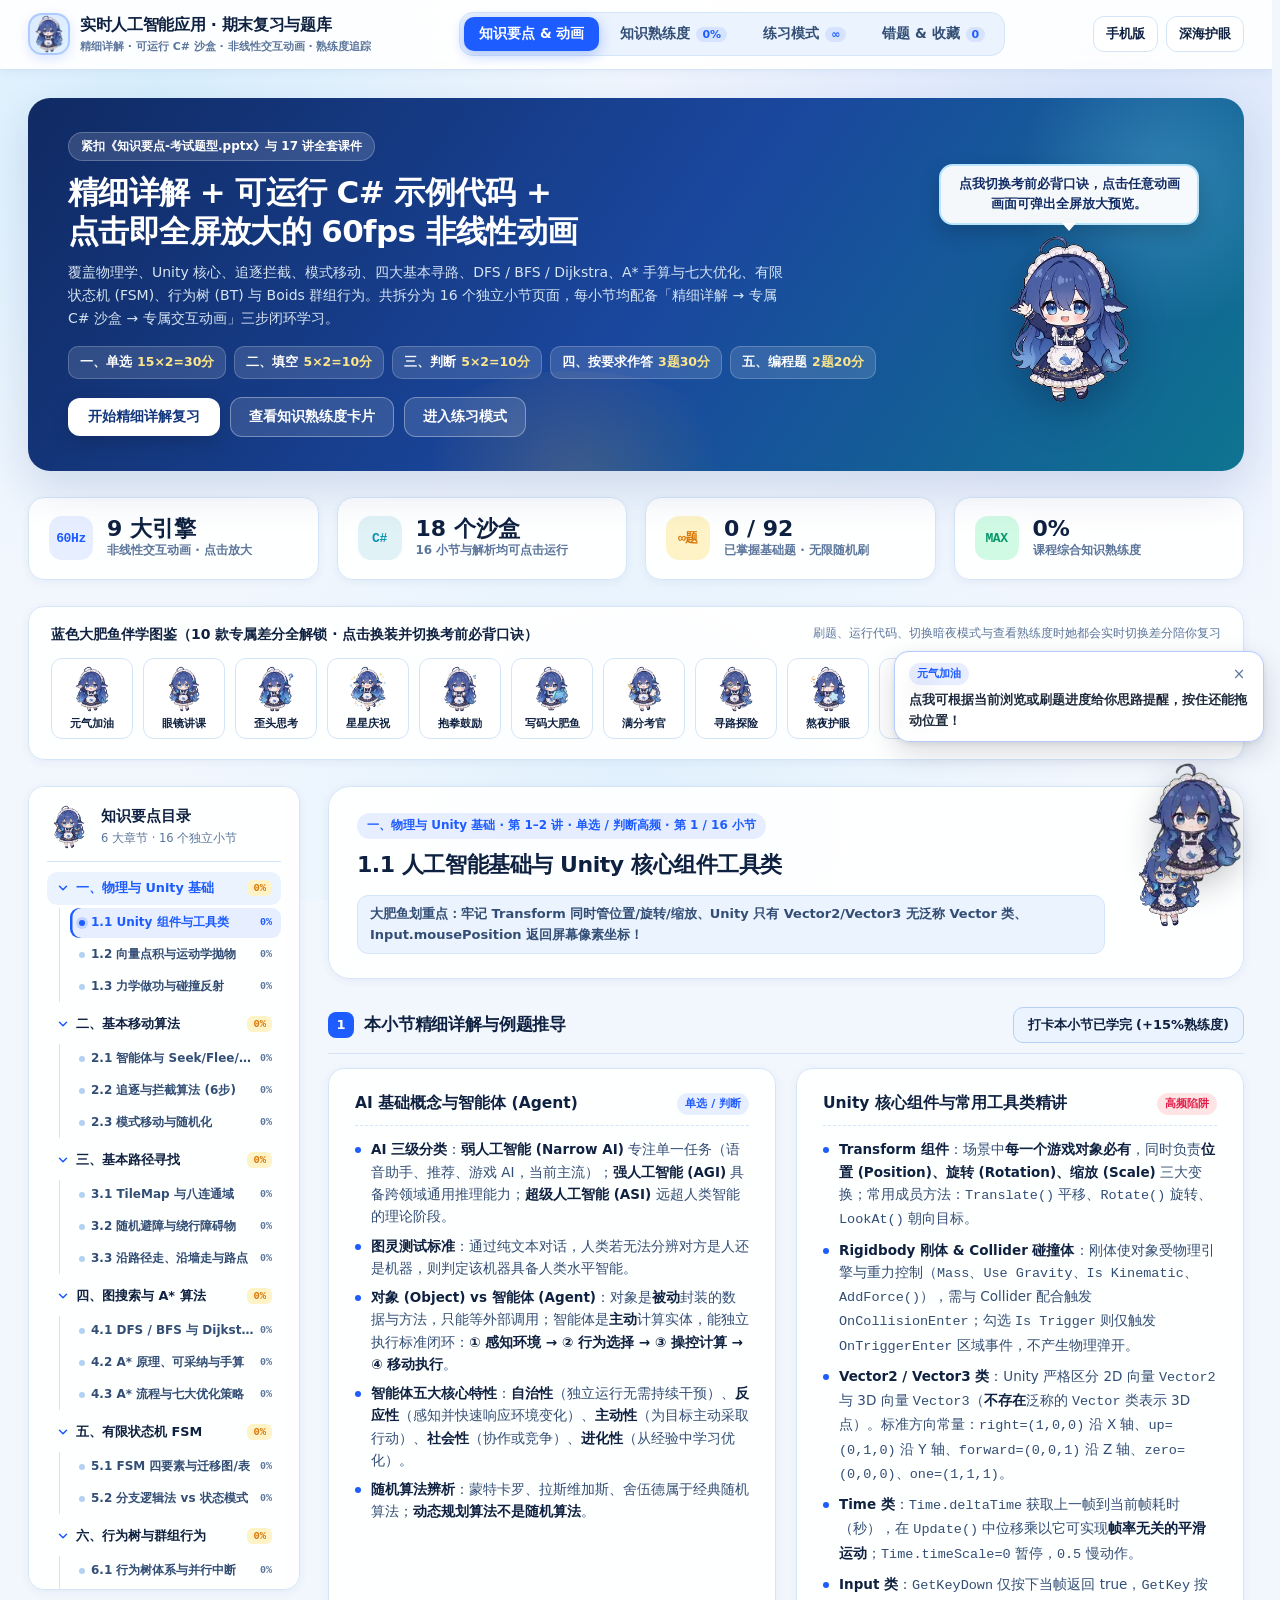
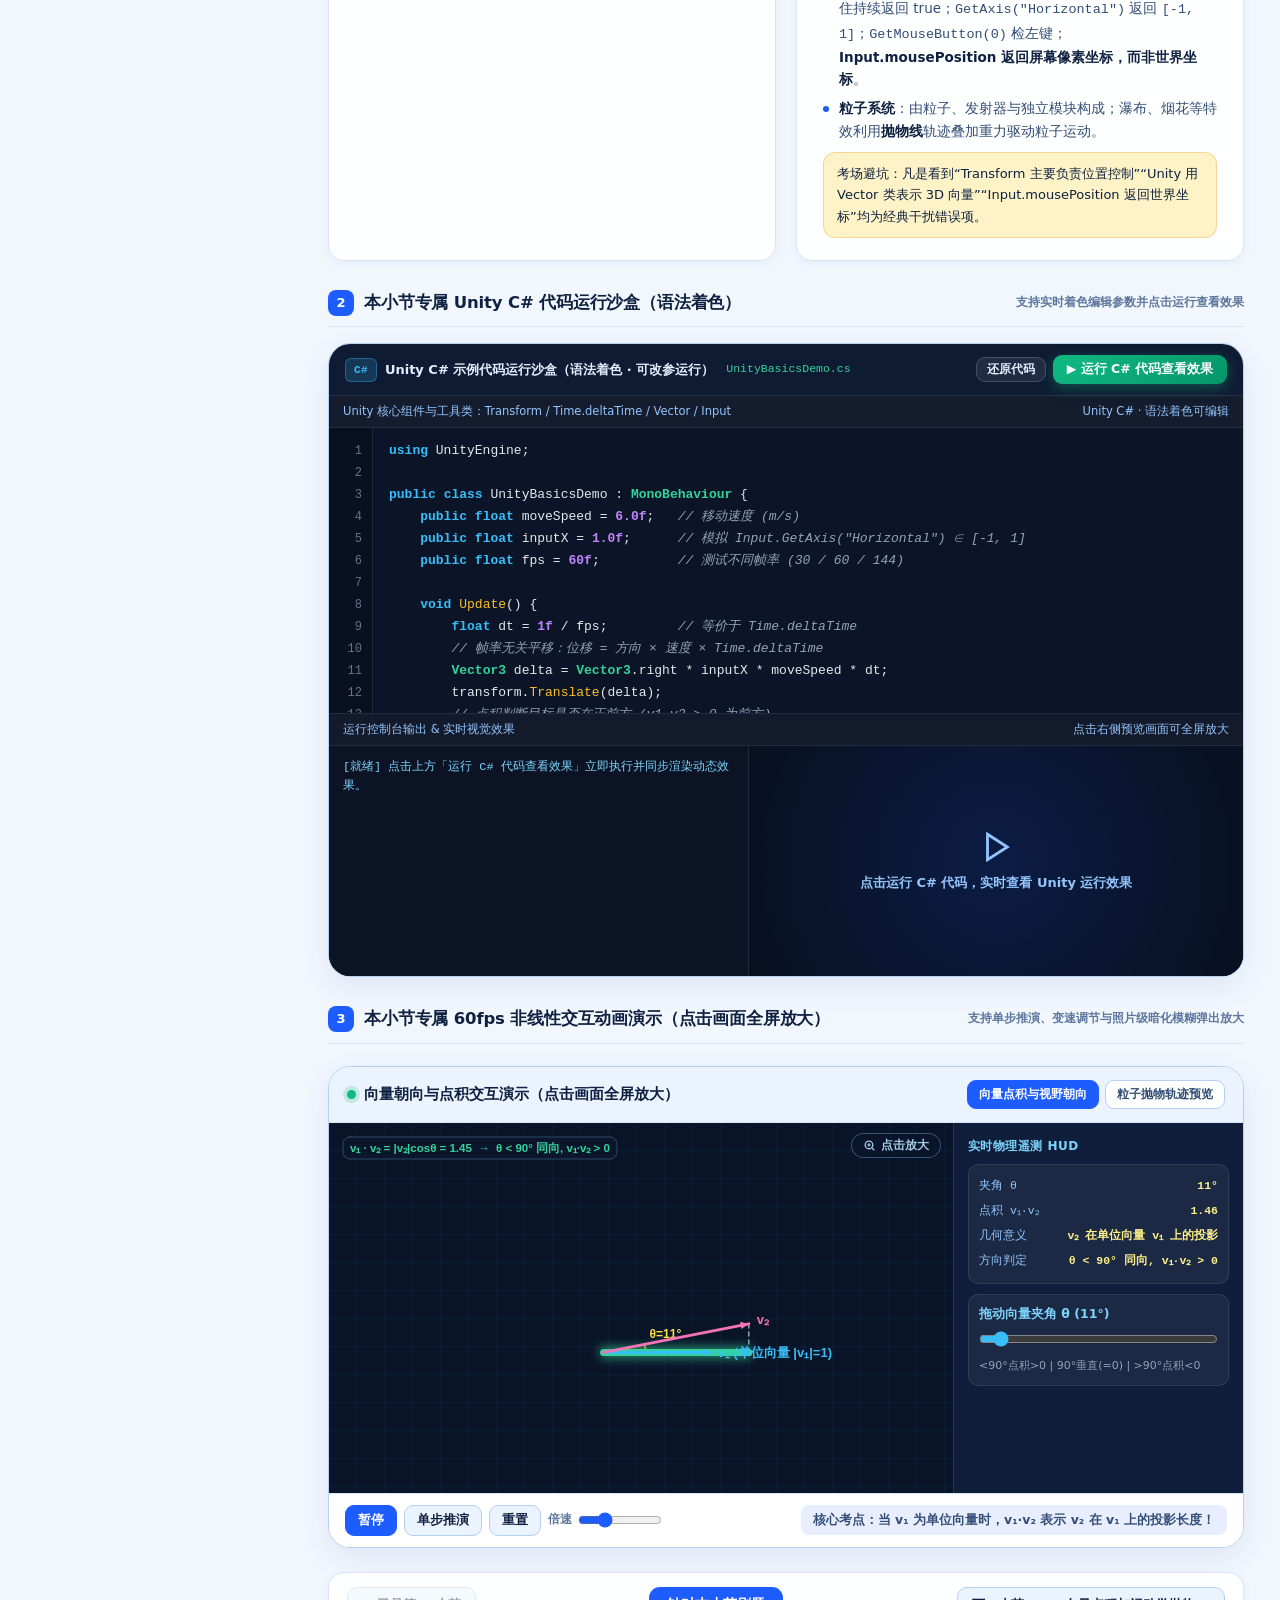
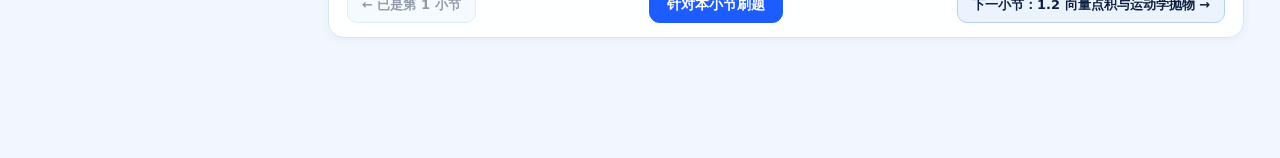
==== commit cef8a464: "feat: stack knowledge/explanation above question on narrow PC windows and optimize mobile layout" ====
--- a/index.html
+++ b/index.html
@@ -1992,6 +1992,14 @@
   .flip-sidebar { position: static; top: auto; }
 }
 
+@media (max-width: 1100px) and (min-width: 761px) {
+  .brand-sub { display: none; }
+  .topbar-inner { padding: 8px 16px; gap: 10px; flex-wrap: nowrap; }
+  .brand-title { font-size: 14.5px; white-space: nowrap; }
+  .nav-tab { padding: 7px 10px; font-size: 12.8px; white-space: nowrap; }
+  .icon-btn { height: 34px; padding: 0 10px; font-size: 12.2px; white-space: nowrap; }
+}
+
 @media (max-width: 760px) {
   .topbar-inner { padding: 8px 12px; gap: 8px; }
   .brand-avatar { width: 34px; height: 34px; border-radius: 10px; }
@@ -2712,8 +2720,33 @@
   .review-explain-sidebar.re-flip-in { animation: none; }
 }
 @media (max-width: 1060px) {
+  .practice-split-layout,
   .practice-split-layout.is-review-mode {
     grid-template-columns: 1fr;
+    gap: 16px;
+  }
+  .flip-sidebar {
+    position: static;
+    top: auto;
+    order: -1;
+  }
+  .flip-sidebar .flip-front {
+    padding: 14px 16px;
+  }
+  .flip-sidebar .flip-front-inner {
+    gap: 10px;
+  }
+  .flip-sidebar .flip-svg-hero {
+    height: 112px;
+  }
+  .flip-sidebar .flip-front-mascot-badge {
+    width: 52px;
+    height: 52px;
+  }
+  .review-flip-scene {
+    position: static;
+    top: auto;
+    order: -1;
   }
   .review-explain-sidebar {
     position: static;
@@ -2721,12 +2754,9 @@
     min-height: 0;
     max-height: none;
   }
-  .review-flip-scene {
-    position: static;
-  }
   .re-body {
     overflow-y: visible;
-    padding-bottom: 16px;
+    padding: 12px 14px 16px;
   }
 }
 
@@ -19406,24 +19436,24 @@
       : buildFlipSummaryCardHTML(flipMeta, diffInfo);
 
     listEl.innerHTML = `
+      <div class="pager-bar" style="margin-bottom:16px">
+        <div class="diff-curve-top">
+          <div style="display:flex;align-items:center;gap:8px;flex-wrap:wrap">
+            <strong style="font-size:15px">无限随机刷题 · 第 <span style="color:var(--primary)">${idx + 1}</span> 题</strong>
+            <span class="diff-tier-badge ${diffInfo.cls}">${diffInfo.name} · ${diffInfo.stars}</span>
+            <span class="exam-tag blue">不限量 · 含编程实战</span>
+            ${focusChipHTML}
+          </div>
+          <div style="display:flex;align-items:center;gap:10px;flex-wrap:wrap">
+            <span style="font-size:12px;color:var(--text-muted);font-weight:700">本轮已答 ${sessAnswered} 题${sessAnswered ? ` · 正确率 ${sessAcc}%` : ''}</span>
+            ${state.streak > 0 ? `<span class="exam-tag hot">连对 ${state.streak} 题</span>` : ''}
+            <button class="secondary-btn" id="btn-reshuffle-deck" style="padding:5px 12px;font-size:12px">换一批新题</button>
+          </div>
+        </div>
+      </div>
+
       <div class="practice-split-layout ${isReviewMode ? 'is-review-mode' : ''}">
         <div class="practice-main-col">
-          <div class="pager-bar" style="margin-bottom:18px">
-            <div class="diff-curve-top">
-              <div style="display:flex;align-items:center;gap:8px;flex-wrap:wrap">
-                <strong style="font-size:15px">无限随机刷题 · 第 <span style="color:var(--primary)">${idx + 1}</span> 题</strong>
-                <span class="diff-tier-badge ${diffInfo.cls}">${diffInfo.name} · ${diffInfo.stars}</span>
-                <span class="exam-tag blue">不限量 · 含编程实战</span>
-                ${focusChipHTML}
-              </div>
-              <div style="display:flex;align-items:center;gap:10px;flex-wrap:wrap">
-                <span style="font-size:12px;color:var(--text-muted);font-weight:700">本轮已答 ${sessAnswered} 题${sessAnswered ? ` · 正确率 ${sessAcc}%` : ''}</span>
-                ${state.streak > 0 ? `<span class="exam-tag hot">连对 ${state.streak} 题</span>` : ''}
-                <button class="secondary-btn" id="btn-reshuffle-deck" style="padding:5px 12px;font-size:12px">换一批新题</button>
-              </div>
-            </div>
-          </div>
-
           ${mainCardHTML}
 
           <div class="pager-footer">
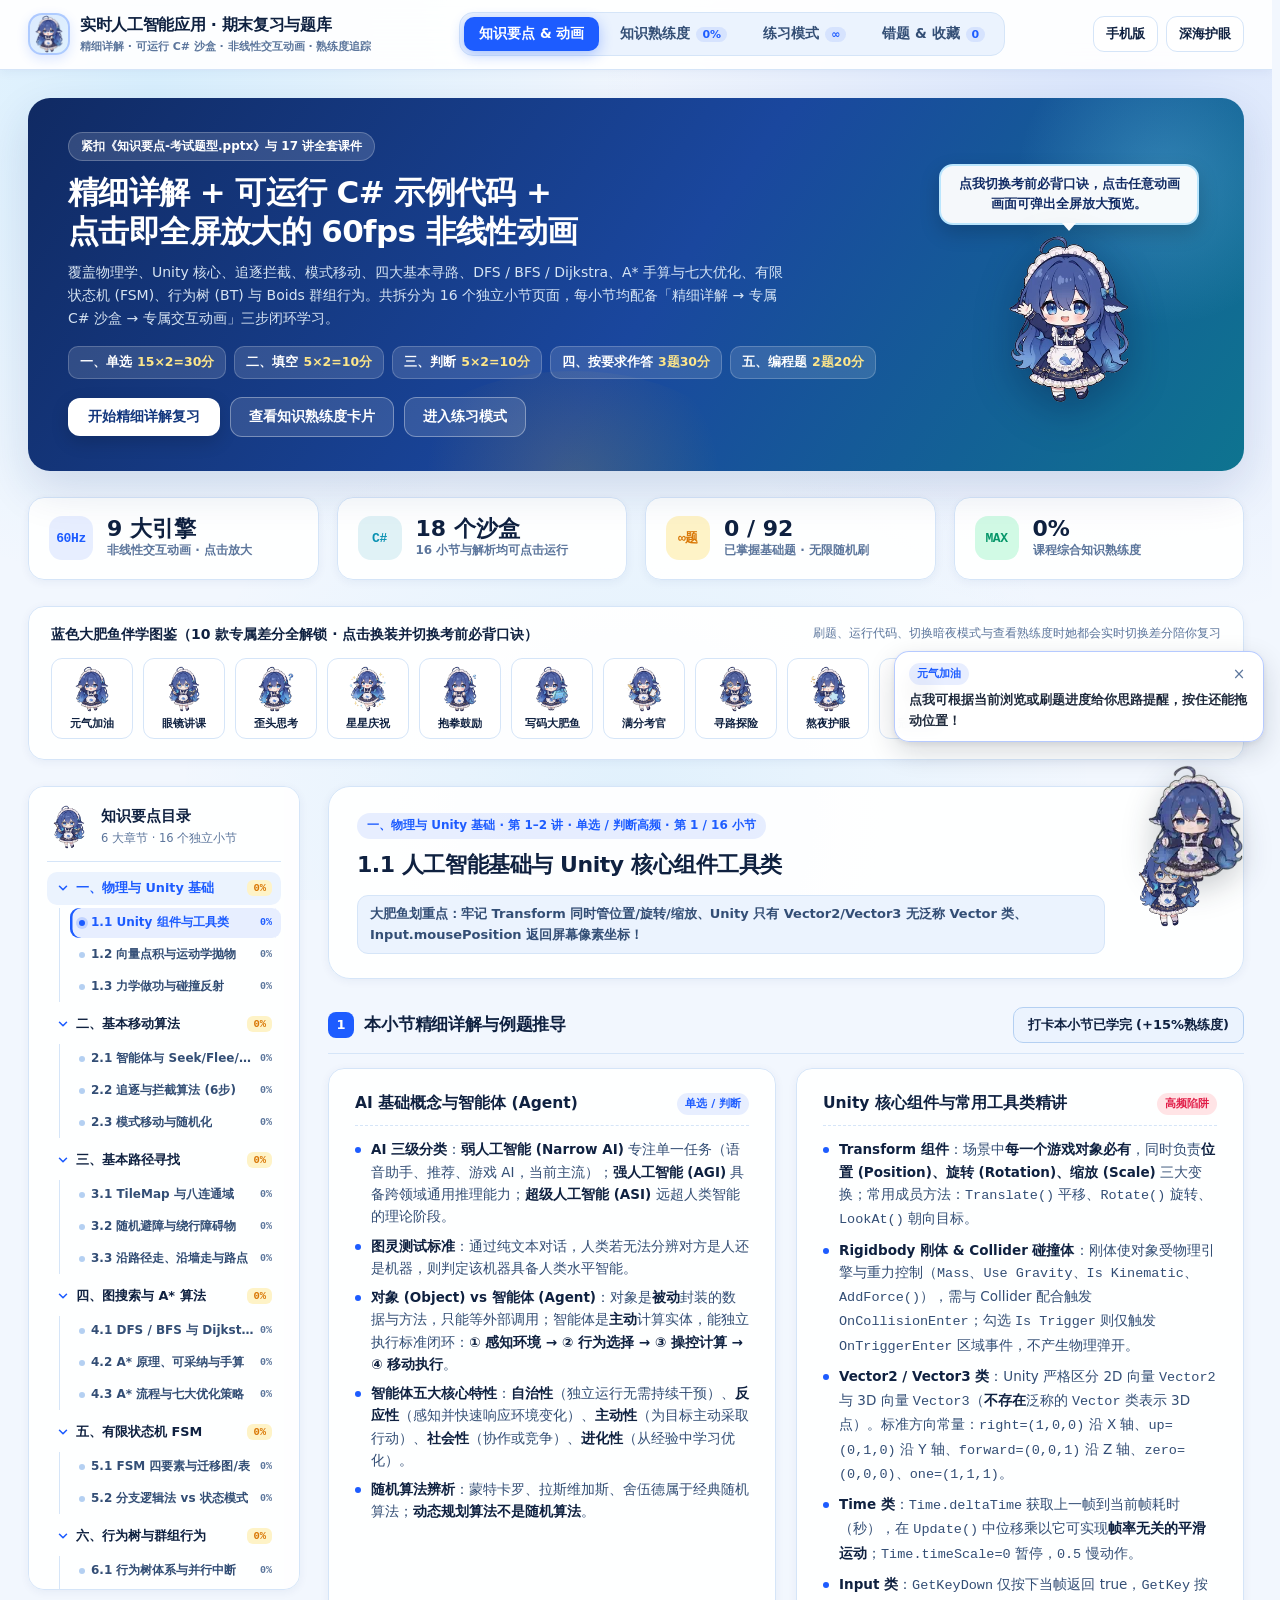
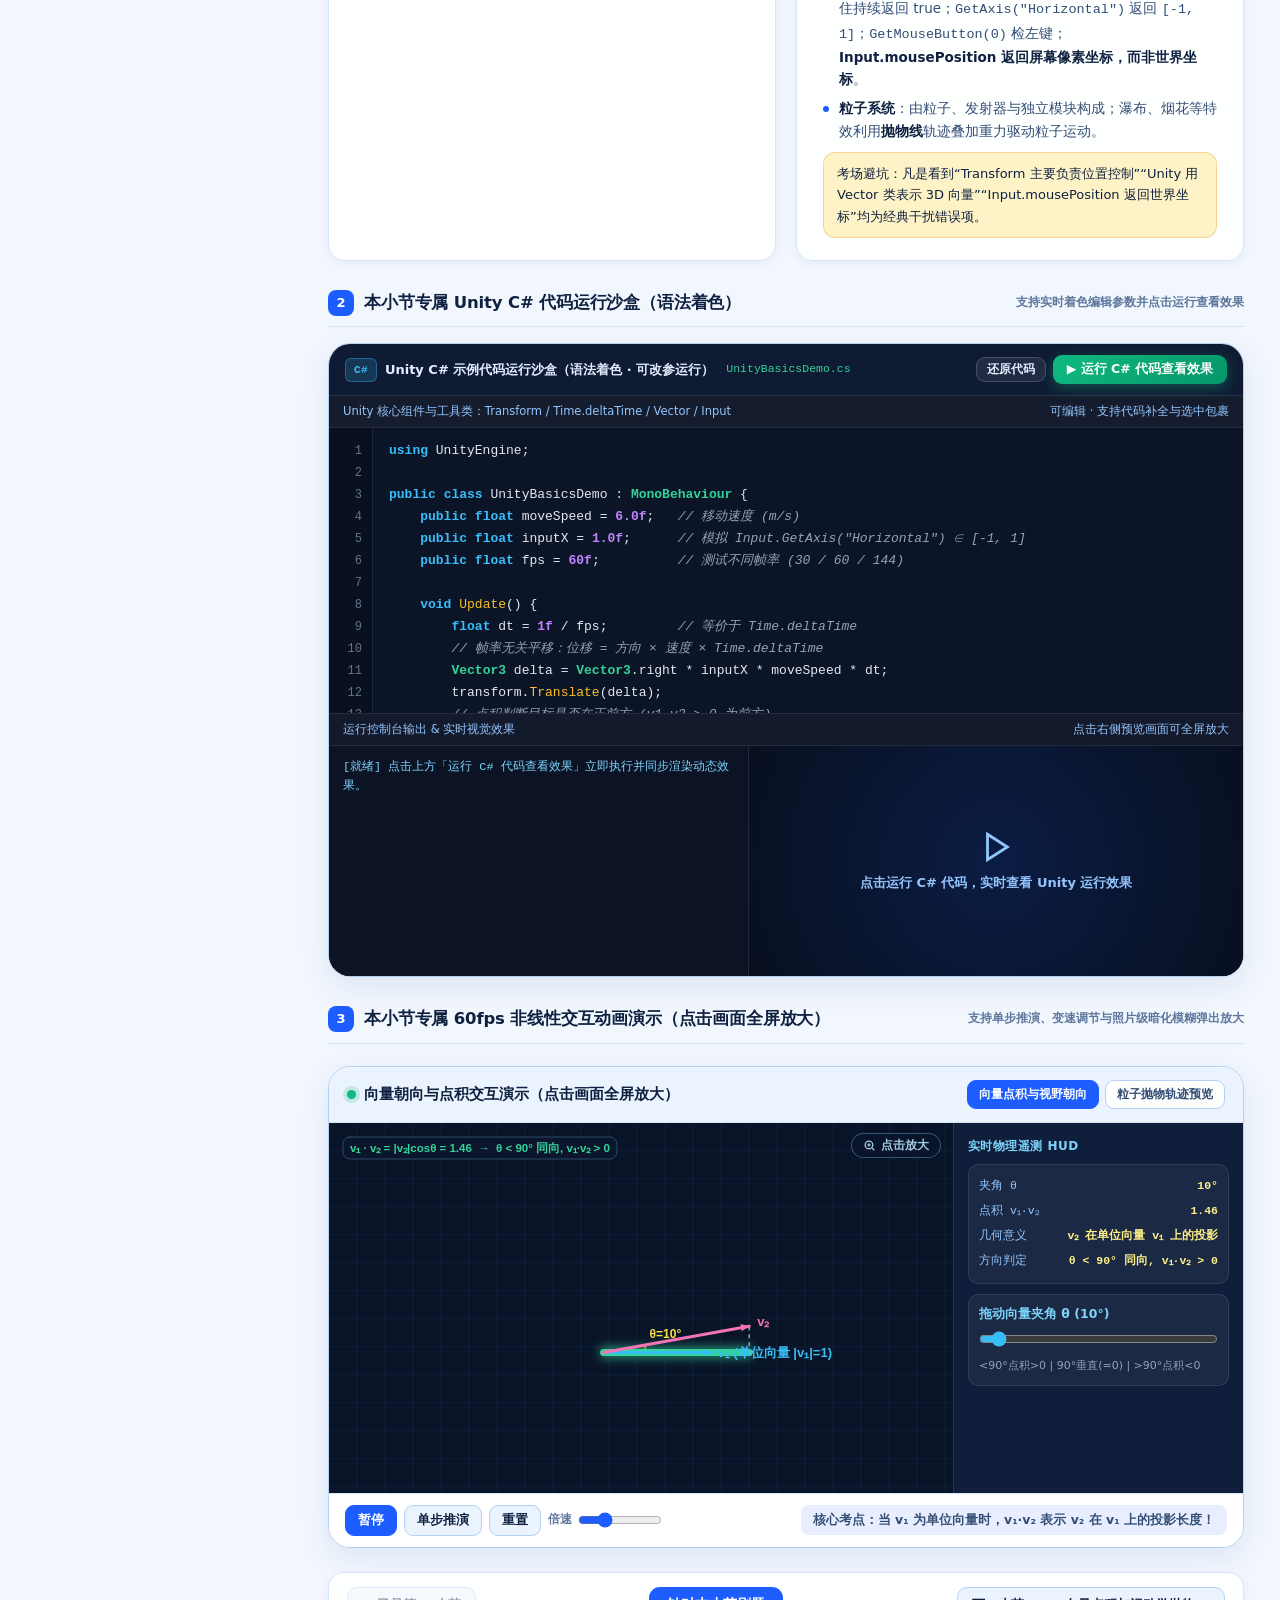
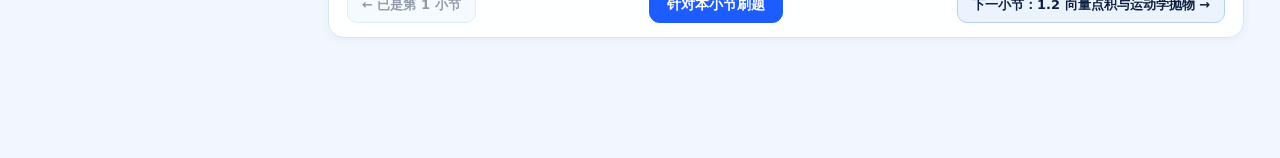
==== commit 1f3a582e: "feat: add VS Code IntelliSense autocomplete and selection completion to PC and Mobile C# editors" ====
--- a/index.html
+++ b/index.html
@@ -1153,6 +1153,108 @@
 .ide-ta:disabled { cursor: not-allowed; }
 .ide-ta::selection { background: rgba(56, 189, 248, 0.28); }
 
+/* VS Code / Classic IDE IntelliSense Popup */
+.ide-ac-popup {
+  position: fixed;
+  z-index: 1200;
+  min-width: 248px;
+  max-width: min(370px, calc(100vw - 16px));
+  background: #0f1b33;
+  border: 1px solid rgba(56, 189, 248, 0.36);
+  border-radius: 10px;
+  box-shadow: 0 16px 36px rgba(2, 6, 23, 0.58);
+  overflow: hidden;
+  font-family: var(--font-mono);
+  color: #e2e8f0;
+}
+.ide-ac-list {
+  max-height: 224px;
+  overflow-y: auto;
+  padding: 4px;
+}
+.ide-ac-item {
+  display: flex;
+  align-items: center;
+  gap: 8px;
+  padding: 5px 8px;
+  border-radius: 6px;
+  cursor: pointer;
+  transition: background 0.1s ease;
+}
+.ide-ac-item:hover {
+  background: rgba(56, 189, 248, 0.14);
+}
+.ide-ac-item.active {
+  background: rgba(29, 92, 255, 0.36);
+  box-shadow: inset 2px 0 0 #38bdf8;
+}
+.ide-ac-kind {
+  flex-shrink: 0;
+  width: 18px;
+  height: 18px;
+  border-radius: 4px;
+  display: inline-flex;
+  align-items: center;
+  justify-content: center;
+  font-size: 10.5px;
+  font-weight: 900;
+  background: rgba(148, 163, 184, 0.18);
+  color: #cbd5e1;
+}
+.ide-ac-kind.kind-method { background: rgba(168, 85, 247, 0.24); color: #d8b4fe; }
+.ide-ac-kind.kind-prop { background: rgba(56, 189, 248, 0.22); color: #7dd3fc; }
+.ide-ac-kind.kind-type { background: rgba(52, 211, 153, 0.22); color: #6ee7b7; }
+.ide-ac-kind.kind-kw { background: rgba(244, 114, 182, 0.22); color: #f9a8d4; }
+.ide-ac-kind.kind-var { background: rgba(251, 191, 36, 0.22); color: #fde68a; }
+.ide-ac-kind.kind-enum { background: rgba(251, 146, 60, 0.24); color: #fdba74; }
+.ide-ac-kind.kind-snip { background: rgba(45, 212, 191, 0.22); color: #5eead4; }
+.ide-ac-label {
+  font-size: 12.5px;
+  font-weight: 600;
+  color: #f1f5f9;
+  white-space: nowrap;
+}
+.ide-ac-hl {
+  color: #38bdf8;
+  font-weight: 800;
+}
+.ide-ac-detail {
+  margin-left: auto;
+  font-size: 11px;
+  color: #94a3b8;
+  white-space: nowrap;
+  overflow: hidden;
+  text-overflow: ellipsis;
+  max-width: 155px;
+}
+.ide-ac-foot {
+  border-top: 1px solid rgba(148, 163, 184, 0.16);
+  background: #0b1427;
+  padding: 5px 10px;
+  font-size: 11px;
+  color: #94a3b8;
+  display: flex;
+  align-items: center;
+  justify-content: space-between;
+  gap: 10px;
+}
+.ide-ac-doc {
+  min-width: 0;
+  overflow: hidden;
+  text-overflow: ellipsis;
+  white-space: nowrap;
+  color: #cbd5e1;
+}
+.ide-ac-keys {
+  flex-shrink: 0;
+  font-size: 10.5px;
+  color: #64748b;
+}
+.code-blank-input {
+  font-family: var(--font-mono);
+  font-size: 13px;
+}
+
 /* ==========================================================================
    MODERN CLEAN KNOWLEDGE MASTERY SYSTEM (知识熟练度卡片)
    Zero preserve-3d/translateZ slicing · Equal-height flex cards · Crisp SVG panels
@@ -3488,6 +3590,1451 @@
   global.normCSharpCode = normCode;
   global.CODE_DRILLS = CODE_DRILLS;
 })(window);
+
+  </script>
+  <script>
+/* ==========================================================================
+   Deterministic Classic IDE IntelliSense & Selection Completion (Zero AI)
+   Provides VS Code / Rider style prefix + CamelCase symbol completion,
+   dot member inference, selection wrapping, auto-closing pairs & indentation.
+   ========================================================================== */
+(function(global) {
+  'use strict';
+
+  const KEYWORDS = [
+    'if', 'else', 'for', 'foreach', 'while', 'do', 'switch', 'case', 'break',
+    'continue', 'default', 'return', 'new', 'this', 'base', 'true', 'false',
+    'null', 'void', 'public', 'private', 'protected', 'internal', 'static',
+    'readonly', 'const', 'class', 'struct', 'interface', 'enum', 'override',
+    'virtual', 'abstract', 'var', 'int', 'float', 'double', 'bool', 'string',
+    'char', 'in', 'out', 'ref', 'using', 'yield'
+  ];
+
+  const TYPES = [
+    'Vector2', 'Vector3', 'Vector2Int', 'Mathf', 'Time', 'Input', 'Random',
+    'Debug', 'Quaternion', 'Color', 'KeyCode', 'Transform', 'RectTransform',
+    'GameObject', 'MonoBehaviour', 'Rigidbody', 'Collider', 'ArrayList',
+    'List', 'Queue', 'Stack', 'HashSet', 'Dictionary', 'PriorityQueue',
+    'MapNode', 'TileMap', 'ControlData', 'InstructionData', 'InstructionType',
+    'RoleState', 'IState', 'Monster', 'Patrol', 'RunAway', 'Attack',
+    'PatrolState', 'ChaseState', 'BTNode', 'BTStatus', 'Boid', 'Canvas',
+    'Math', 'Array', 'String'
+  ];
+
+  const TYPE_SET = new Set(TYPES);
+  const KEYWORD_SET = new Set(KEYWORDS);
+
+  const MONO_MEMBERS = [
+    { label: 'transform', kind: 'prop', insertText: 'transform', detail: 'Transform', doc: '当前对象的 Transform 组件', returnType: 'Transform' },
+    { label: 'gameObject', kind: 'prop', insertText: 'gameObject', detail: 'GameObject', doc: '当前脚本挂载的 GameObject' },
+    { label: 'GetComponent', kind: 'method', insertText: 'GetComponent()', cursorBack: 1, detail: 'T GetComponent<T>()', doc: '获取挂载组件' },
+    { label: 'Start', kind: 'method', insertText: 'Start()', cursorBack: 0, detail: 'void Start()', doc: 'MonoBehaviour 初始化回调' },
+    { label: 'Update', kind: 'method', insertText: 'Update()', cursorBack: 0, detail: 'void Update()', doc: 'MonoBehaviour 每帧更新回调' },
+    { label: 'FixedUpdate', kind: 'method', insertText: 'FixedUpdate()', cursorBack: 0, detail: 'void FixedUpdate()', doc: '固定物理帧回调' }
+  ];
+
+  const SNIPPETS = [
+    { label: 'if', kind: 'snip', insertText: 'if ($0) {\n    \n}', detail: 'snippet', doc: 'if 条件分支' },
+    { label: 'ifelse', kind: 'snip', insertText: 'if ($0) {\n    \n} else {\n    \n}', detail: 'snippet', doc: 'if / else 双分支' },
+    { label: 'for', kind: 'snip', insertText: 'for (int i = 0; i < $0; ++i) {\n    \n}', detail: 'snippet', doc: 'for 计数循环' },
+    { label: 'foreach', kind: 'snip', insertText: 'foreach (var item in $0) {\n    \n}', detail: 'snippet', doc: 'foreach 集合遍历' },
+    { label: 'while', kind: 'snip', insertText: 'while ($0) {\n    \n}', detail: 'snippet', doc: 'while 条件循环' },
+    { label: 'switch', kind: 'snip', insertText: 'switch ($0) {\n    case :\n        break;\n}', detail: 'snippet', doc: 'switch 多分支' }
+  ];
+
+  function mArg(name, sig, doc, returnType) {
+    return { label: name, kind: 'method', insertText: name + '()', cursorBack: 1, detail: sig, doc: doc || sig, returnType: returnType || null };
+  }
+  function mZero(name, sig, doc, returnType) {
+    return { label: name, kind: 'method', insertText: name + '()', cursorBack: 0, detail: sig, doc: doc || sig, returnType: returnType || null };
+  }
+  function prop(name, typeStr, doc, returnType) {
+    return { label: name, kind: 'prop', insertText: name, cursorBack: 0, detail: typeStr, doc: doc || name, returnType: returnType || null };
+  }
+  function enumMem(enumName, name, doc) {
+    return { label: name, kind: 'enum', insertText: name, cursorBack: 0, detail: enumName, doc: doc || `${enumName}.${name}` };
+  }
+
+  const TYPE_MEMBERS = {
+    Vector2: [
+      mArg('Dot', 'float Dot(Vector2 a, Vector2 b)', '二维向量点积'),
+      mArg('Reflect', 'Vector2 Reflect(Vector2 inDir, Vector2 inNormal)', '二维向量反射', 'Vector2_inst'),
+      mArg('Distance', 'float Distance(Vector2 a, Vector2 b)', '两点间欧氏距离'),
+      mArg('Lerp', 'Vector2 Lerp(Vector2 a, Vector2 b, float t)', '线性插值', 'Vector2_inst'),
+      mArg('ClampMagnitude', 'Vector2 ClampMagnitude(Vector2 vec, float maxLength)', '限制向量最大模长', 'Vector2_inst'),
+      mArg('Angle', 'float Angle(Vector2 from, Vector2 to)', '两向量夹角（度）'),
+      mArg('MoveTowards', 'Vector2 MoveTowards(Vector2 cur, Vector2 target, float maxDelta)', '匀速趋近目标点', 'Vector2_inst'),
+      prop('zero', 'Vector2', 'Vector2(0, 0)', 'Vector2_inst'),
+      prop('one', 'Vector2', 'Vector2(1, 1)', 'Vector2_inst'),
+      prop('up', 'Vector2', 'Vector2(0, 1)', 'Vector2_inst'),
+      prop('down', 'Vector2', 'Vector2(0, -1)', 'Vector2_inst'),
+      prop('left', 'Vector2', 'Vector2(-1, 0)', 'Vector2_inst'),
+      prop('right', 'Vector2', 'Vector2(1, 0)', 'Vector2_inst')
+    ],
+    Vector2_inst: [
+      prop('x', 'float', 'X 分量'),
+      prop('y', 'float', 'Y 分量'),
+      prop('magnitude', 'float', '向量模长（只读）'),
+      prop('sqrMagnitude', 'float', '模长平方（免开方）'),
+      prop('normalized', 'Vector2', '返回单位方向向量', 'Vector2_inst'),
+      mZero('Normalize', 'void Normalize()', '原地将向量归一化为单位长度'),
+      mArg('Set', 'void Set(float newX, float newY)', '设置 x 与 y 分量')
+    ],
+    Vector3: [
+      mArg('ClampMagnitude', 'Vector3 ClampMagnitude(Vector3 vec, float maxLength)', '限制向量最大模长', 'Vector3_inst'),
+      mArg('Dot', 'float Dot(Vector3 a, Vector3 b)', '三维向量点积'),
+      mArg('Cross', 'Vector3 Cross(Vector3 a, Vector3 b)', '三维向量叉积', 'Vector3_inst'),
+      mArg('Distance', 'float Distance(Vector3 a, Vector3 b)', '三维两点间距离'),
+      mArg('Reflect', 'Vector3 Reflect(Vector3 inDir, Vector3 inNormal)', '三维向量反射', 'Vector3_inst'),
+      mArg('Lerp', 'Vector3 Lerp(Vector3 a, Vector3 b, float t)', '三维线性插值', 'Vector3_inst'),
+      mArg('Angle', 'float Angle(Vector3 from, Vector3 to)', '两向量夹角（度）'),
+      mArg('MoveTowards', 'Vector3 MoveTowards(Vector3 cur, Vector3 target, float maxDelta)', '匀速趋近目标点', 'Vector3_inst'),
+      prop('zero', 'Vector3', 'Vector3(0, 0, 0)', 'Vector3_inst'),
+      prop('one', 'Vector3', 'Vector3(1, 1, 1)', 'Vector3_inst'),
+      prop('up', 'Vector3', 'Vector3(0, 1, 0)', 'Vector3_inst'),
+      prop('down', 'Vector3', 'Vector3(0, -1, 0)', 'Vector3_inst'),
+      prop('left', 'Vector3', 'Vector3(-1, 0, 0)', 'Vector3_inst'),
+      prop('right', 'Vector3', 'Vector3(1, 0, 0)', 'Vector3_inst'),
+      prop('forward', 'Vector3', 'Vector3(0, 0, 1)', 'Vector3_inst'),
+      prop('back', 'Vector3', 'Vector3(0, 0, -1)', 'Vector3_inst')
+    ],
+    Vector3_inst: [
+      prop('x', 'float', 'X 分量'),
+      prop('y', 'float', 'Y 分量'),
+      prop('z', 'float', 'Z 分量'),
+      prop('magnitude', 'float', '向量模长（只读）'),
+      prop('sqrMagnitude', 'float', '模长平方'),
+      prop('normalized', 'Vector3', '返回单位方向向量', 'Vector3_inst'),
+      mZero('Normalize', 'void Normalize()', '原地将向量归一化'),
+      mArg('Set', 'void Set(float newX, float newY, float newZ)', '设置三维分量')
+    ],
+    Vector2Int: [
+      prop('zero', 'Vector2Int', 'Vector2Int(0, 0)', 'Vector2Int_inst'),
+      prop('one', 'Vector2Int', 'Vector2Int(1, 1)', 'Vector2Int_inst'),
+      prop('up', 'Vector2Int', 'Vector2Int(0, 1)', 'Vector2Int_inst'),
+      prop('down', 'Vector2Int', 'Vector2Int(0, -1)', 'Vector2Int_inst'),
+      prop('left', 'Vector2Int', 'Vector2Int(-1, 0)', 'Vector2Int_inst'),
+      prop('right', 'Vector2Int', 'Vector2Int(1, 0)', 'Vector2Int_inst'),
+      mArg('Distance', 'float Distance(Vector2Int a, Vector2Int b)', '网格整数坐标距离')
+    ],
+    Vector2Int_inst: [
+      prop('x', 'int', '整型 X 坐标'),
+      prop('y', 'int', '整型 Y 坐标'),
+      prop('magnitude', 'float', '整数向量模长'),
+      prop('sqrMagnitude', 'int', '整数模长平方')
+    ],
+    Mathf: [
+      mArg('Cos', 'float Cos(float f)', '余弦函数（弧度）'),
+      mArg('Sin', 'float Sin(float f)', '正弦函数（弧度）'),
+      mArg('Tan', 'float Tan(float f)', '正切函数（弧度）'),
+      mArg('Atan2', 'float Atan2(float y, float x)', '反正切（返回弧度）'),
+      mArg('Acos', 'float Acos(float f)', '反余弦（返回弧度）'),
+      mArg('Abs', 'float Abs(float f)', '绝对值'),
+      mArg('Sqrt', 'float Sqrt(float f)', '平方根'),
+      mArg('Pow', 'float Pow(float f, float p)', '幂运算'),
+      mArg('Clamp', 'float Clamp(float value, float min, float max)', '区间限幅'),
+      mArg('Clamp01', 'float Clamp01(float value)', '限幅到 [0, 1]'),
+      mArg('Min', 'float Min(float a, float b)', '最小值'),
+      mArg('Max', 'float Max(float a, float b)', '最大值'),
+      mArg('Lerp', 'float Lerp(float a, float b, float t)', '线性插值'),
+      mArg('Round', 'float Round(float f)', '四舍五入'),
+      mArg('Floor', 'float Floor(float f)', '向下取整'),
+      mArg('Ceil', 'float Ceil(float f)', '向上取整'),
+      mArg('Sign', 'float Sign(float f)', '符号函数 (+1 / -1)'),
+      mArg('Approximately', 'bool Approximately(float a, float b)', '浮点近似相等判断'),
+      prop('Deg2Rad', 'float', '角度转弧度常量 (PI / 180)'),
+      prop('Rad2Deg', 'float', '弧度转角度常量 (180 / PI)'),
+      prop('PI', 'float', '圆周率 3.1415927f'),
+      prop('Infinity', 'float', '正无穷大'),
+      prop('Epsilon', 'float', '最小正浮点数精度常量')
+    ],
+    Time: [
+      prop('deltaTime', 'float', '上一帧到当前帧耗时（秒）'),
+      prop('fixedDeltaTime', 'float', '固定物理步长（秒）'),
+      prop('time', 'float', '游戏运行累计时间（秒）'),
+      prop('timeScale', 'float', '时间缩放倍率'),
+      prop('frameCount', 'int', '已运行总帧数')
+    ],
+    Debug: [
+      mArg('Log', 'void Log(object message)', '输出普通日志到控制台'),
+      mArg('LogWarning', 'void LogWarning(object message)', '输出警告日志'),
+      mArg('LogError', 'void LogError(object message)', '输出错误日志'),
+      mArg('DrawLine', 'void DrawLine(Vector3 start, Vector3 end)', '在 Scene 视图绘制调试线段'),
+      mArg('DrawRay', 'void DrawRay(Vector3 start, Vector3 dir)', '绘制调试射线')
+    ],
+    Random: [
+      mArg('Range', 'float Range(float min, float max)', '生成区间随机数'),
+      prop('value', 'float', '返回 [0.0, 1.0] 随机数'),
+      prop('insideUnitCircle', 'Vector2', '单位圆内随机二维点', 'Vector2_inst'),
+      prop('insideUnitSphere', 'Vector3', '单位球内随机三维点', 'Vector3_inst')
+    ],
+    Input: [
+      mArg('GetKey', 'bool GetKey(KeyCode key)', '持续按下指定按键'),
+      mArg('GetKeyDown', 'bool GetKeyDown(KeyCode key)', '当前帧按下按键'),
+      mArg('GetKeyUp', 'bool GetKeyUp(KeyCode key)', '当前帧松开按键'),
+      mArg('GetAxis', 'float GetAxis(string axisName)', '读取平滑虚拟轴'),
+      mArg('GetAxisRaw', 'float GetAxisRaw(string axisName)', '读取原始虚拟轴'),
+      prop('mousePosition', 'Vector3', '当前鼠标屏幕像素坐标', 'Vector3_inst')
+    ],
+    Math: [
+      mArg('Abs', 'double Abs(double value)', 'System.Math 绝对值'),
+      mArg('Sqrt', 'double Sqrt(double d)', '平方根'),
+      mArg('Pow', 'double Pow(double x, double y)', '幂运算'),
+      mArg('Min', 'double Min(double a, double b)', '最小值'),
+      mArg('Max', 'double Max(double a, double b)', '最大值'),
+      mArg('Cos', 'double Cos(double d)', '余弦'),
+      mArg('Sin', 'double Sin(double a)', '正弦'),
+      mArg('Round', 'double Round(double a)', '四舍五入'),
+      mArg('Floor', 'double Floor(double d)', '向下取整'),
+      mArg('Ceiling', 'double Ceiling(double a)', '向上取整'),
+      prop('PI', 'double', '圆周率常量')
+    ],
+    Canvas: [
+      prop('offset', 'Vector2', '地图画布坐标偏移量', 'Vector2_inst')
+    ],
+    TileMap: [
+      mArg('canPass', 'bool canPass(Vector2 pos)', '像素坐标可通行检查'),
+      mArg('canPassWithRowCol', 'bool canPassWithRowCol(Vector2 pt)', '行列网格坐标可通行检查'),
+      mArg('toXY', 'Vector2 toXY(Vector2 pt)', '网格行列转中心像素坐标', 'Vector2_inst'),
+      mArg('toColRow', 'Vector2 toColRow(Vector2 pos)', '像素坐标转网格行列', 'Vector2_inst'),
+      mArg('getNode', 'MapNode getNode(Vector2Int pos)', '获取对应网格 MapNode 对象', 'MapNode'),
+      prop('width', 'int', '地图网格列数'),
+      prop('height', 'int', '地图网格行数'),
+      prop('tileSize', 'float', '单个瓦片边长像素')
+    ],
+    Transform: [
+      prop('position', 'Vector3', '世界空间位置坐标', 'Vector3_inst'),
+      prop('anchoredPosition', 'Vector2', 'UI RectTransform 锚点二维位置', 'Vector2_inst'),
+      prop('localPosition', 'Vector3', '相对父节点局部坐标', 'Vector3_inst'),
+      prop('rotation', 'Quaternion', '世界旋转四元数'),
+      prop('eulerAngles', 'Vector3', '欧拉角旋转', 'Vector3_inst'),
+      prop('forward', 'Vector3', '前方向单位向量', 'Vector3_inst'),
+      prop('right', 'Vector3', '右方向单位向量', 'Vector3_inst'),
+      prop('up', 'Vector3', '上方向单位向量', 'Vector3_inst'),
+      mArg('Translate', 'void Translate(Vector3 translation)', '沿位移向量平移'),
+      mArg('Rotate', 'void Rotate(Vector3 eulers)', '按欧拉角旋转'),
+      mArg('LookAt', 'void LookAt(Transform target)', '朝向目标变换')
+    ],
+    Queue: [
+      mArg('Enqueue', 'void Enqueue(T item)', '将节点加入队尾'),
+      mZero('Dequeue', 'T Dequeue()', '移除并返回队头元素', 'MapNode'),
+      mZero('Peek', 'T Peek()', '查看队头但不出队', 'MapNode'),
+      mArg('Contains', 'bool Contains(T item)', '判断是否已在队列中'),
+      mZero('Clear', 'void Clear()', '清空队列'),
+      prop('Count', 'int', '队列当前元素个数')
+    ],
+    Stack: [
+      mArg('Push', 'void Push(T item)', '压入栈顶'),
+      mZero('Pop', 'T Pop()', '弹出并返回栈顶元素', 'MapNode'),
+      mZero('Peek', 'T Peek()', '查看栈顶但不弹出', 'MapNode'),
+      mArg('Contains', 'bool Contains(T item)', '判断元素是否在栈内'),
+      mZero('Clear', 'void Clear()', '清空栈'),
+      prop('Count', 'int', '栈中元素个数')
+    ],
+    List: [
+      mArg('Add', 'void Add(T item)', '向列表末尾添加元素'),
+      mArg('Remove', 'bool Remove(T item)', '移除指定元素'),
+      mArg('RemoveAt', 'void RemoveAt(int index)', '按索引移除元素'),
+      mArg('Insert', 'void Insert(int index, T item)', '在指定位置插入元素'),
+      mArg('Contains', 'bool Contains(T item)', '判断是否存在该元素'),
+      mZero('Reverse', 'void Reverse()', '原地反转列表顺序'),
+      mZero('Sort', 'void Sort()', '对列表排序'),
+      mZero('Clear', 'void Clear()', '清空列表'),
+      mArg('IndexOf', 'int IndexOf(T item)', '查找元素首次出现索引'),
+      prop('Count', 'int', '列表元素总数')
+    ],
+    ArrayList: [
+      mArg('Add', 'int Add(object value)', '追加元素到 ArrayList 末尾'),
+      mArg('Remove', 'void Remove(object obj)', '移除指定对象'),
+      mArg('RemoveAt', 'void RemoveAt(int index)', '按索引删除元素'),
+      mArg('Insert', 'void Insert(int index, object value)', '在指定位置插入'),
+      mArg('Contains', 'bool Contains(object item)', '判断是否包含对象'),
+      mZero('Reverse', 'void Reverse()', '原地反转 ArrayList 元素顺序'),
+      mZero('Clear', 'void Clear()', '清空集合'),
+      prop('Count', 'int', '集合元素个数')
+    ],
+    HashSet: [
+      mArg('Add', 'bool Add(T item)', '添加元素至集合'),
+      mArg('Remove', 'bool Remove(T item)', '移除元素'),
+      mArg('Contains', 'bool Contains(T item)', 'O(1) 判重包含检查'),
+      mZero('Clear', 'void Clear()', '清空集合'),
+      prop('Count', 'int', '集合基数')
+    ],
+    PriorityQueue: [
+      mArg('Enqueue', 'void Enqueue(TElement elem, TPriority priority)', '按优先级入队'),
+      mZero('Dequeue', 'TElement Dequeue()', '弹出最小优先级元素'),
+      mZero('Peek', 'TElement Peek()', '查看队首元素'),
+      mZero('Clear', 'void Clear()', '清空队列'),
+      prop('Count', 'int', '元素数量')
+    ],
+    Array: [
+      prop('Length', 'int', '数组固定长度'),
+      mZero('Clone', 'object Clone()', '浅拷贝数组')
+    ],
+    MapNode: [
+      prop('visited', 'bool', '是否已被搜索访问标记'),
+      prop('parent', 'MapNode', '回溯父节点指针', 'MapNode'),
+      prop('pos', 'Vector2Int', '节点网格坐标', 'Vector2Int_inst'),
+      prop('g', 'float', '起点到当前实际代价 g(n)'),
+      prop('h', 'float', '当前到终点启发估计代价 h(n)'),
+      prop('f', 'float', 'A* 综合估价 f(n) = g + h'),
+      prop('walkable', 'bool', '节点是否可通行'),
+      prop('neighbors', 'List<MapNode>', '邻接节点列表', 'List'),
+      prop('cost', 'float', '地形通行权重代价'),
+      prop('x', 'int', '网格列号 x'),
+      prop('y', 'int', '网格行号 y')
+    ],
+    ControlData: [
+      prop('fLeftAngle', 'float', '左转指令角度（度）'),
+      prop('fRightAngle', 'float', '右转指令角度（度）'),
+      prop('fForwardDis', 'float', '前进步长距离'),
+      prop('fBackwardDis', 'float', '后退步长距离'),
+      prop('type', 'InstructionType', '指令类型'),
+      prop('duration', 'float', '持续时间（秒）')
+    ],
+    InstructionData: [
+      prop('type', 'InstructionType', '模式移动指令类型'),
+      prop('value', 'float', '指令参数值（距离或角度）')
+    ],
+    IState: [
+      mArg('Enter', 'void Enter(Monster m)', '进入该状态时执行一次'),
+      mArg('Execute', 'void Execute(Monster m)', '状态激活期间每帧执行'),
+      mArg('Exit', 'void Exit(Monster m)', '离开该状态切换前执行一次')
+    ],
+    Monster: [
+      mZero('IsSafe', 'bool IsSafe()', '检测是否已远离威胁进入安全范围'),
+      mZero('LeaveEnemy', 'void LeaveEnemy()', '继续远离敌人逃跑行为'),
+      mArg('ChangeState', 'void ChangeState(IState newState)', '触发状态模式切换'),
+      mZero('Update', 'void Update()', '每帧驱动当前状态逻辑'),
+      prop('anchoredPosition', 'Vector2', 'Monster UI 锚点坐标', 'Vector2_inst'),
+      prop('position', 'Vector3', 'Monster 世界坐标', 'Vector3_inst'),
+      prop('velocity', 'Vector2', '当前速度向量', 'Vector2_inst'),
+      prop('speed', 'float', '移动速率'),
+      prop('hp', 'float', '当前生命值')
+    ],
+    Boid: [
+      prop('position', 'Vector2', '群体智能体位置', 'Vector2_inst'),
+      prop('velocity', 'Vector2', '当前速度向量', 'Vector2_inst'),
+      prop('acceleration', 'Vector2', '合力加速度', 'Vector2_inst'),
+      prop('maxSpeed', 'float', '最大巡航速度'),
+      prop('maxForce', 'float', '最大转向合力')
+    ],
+    BTNode: [
+      mZero('Evaluate', 'BTStatus Evaluate()', '评估行为树节点并返回状态'),
+      prop('children', 'List<BTNode>', '子节点列表', 'List'),
+      prop('state', 'BTStatus', '节点最近一次运行状态')
+    ],
+    RoleState: [
+      enumMem('RoleState', 'Tracing', '追踪玩家状态'),
+      enumMem('RoleState', 'Chasing', '沿墙/寻路追击状态'),
+      enumMem('RoleState', 'RandomMoving', '随机避障移动状态'),
+      enumMem('RoleState', 'ReachTarget', '抵达中间目标格状态'),
+      enumMem('RoleState', 'Patrol', '巡逻状态'),
+      enumMem('RoleState', 'Idle', '待机状态'),
+      enumMem('RoleState', 'Attack', '攻击状态'),
+      enumMem('RoleState', 'RunAway', '逃跑状态')
+    ],
+    InstructionType: [
+      enumMem('InstructionType', 'MoveForward', '向前直行指令'),
+      enumMem('InstructionType', 'TurnLeft', '向左转向指令'),
+      enumMem('InstructionType', 'TurnRight', '向右转向指令'),
+      enumMem('InstructionType', 'Wait', '原地等待指令'),
+      enumMem('InstructionType', 'Stop', '停止运动指令')
+    ],
+    BTStatus: [
+      enumMem('BTStatus', 'Success', '节点执行成功'),
+      enumMem('BTStatus', 'Failure', '节点执行失败'),
+      enumMem('BTStatus', 'Running', '节点正在执行（跨帧延续）')
+    ],
+    KeyCode: [
+      enumMem('KeyCode', 'W', 'W 键'),
+      enumMem('KeyCode', 'A', 'A 键'),
+      enumMem('KeyCode', 'S', 'S 键'),
+      enumMem('KeyCode', 'D', 'D 键'),
+      enumMem('KeyCode', 'Space', '空格键'),
+      enumMem('KeyCode', 'UpArrow', '上方向键'),
+      enumMem('KeyCode', 'DownArrow', '下方向键'),
+      enumMem('KeyCode', 'LeftArrow', '左方向键'),
+      enumMem('KeyCode', 'RightArrow', '右方向键'),
+      enumMem('KeyCode', 'Escape', 'ESC 键')
+    ],
+    Color: [
+      prop('red', 'Color', '红色 RGBA(1,0,0,1)'),
+      prop('green', 'Color', '绿色 RGBA(0,1,0,1)'),
+      prop('blue', 'Color', '蓝色 RGBA(0,0,1,1)'),
+      prop('white', 'Color', '白色 RGBA(1,1,1,1)'),
+      prop('black', 'Color', '黑色 RGBA(0,0,0,1)'),
+      prop('yellow', 'Color', '黄色 RGBA(1,0.92,0.016,1)'),
+      prop('cyan', 'Color', '青色 RGBA(0,1,1,1)'),
+      prop('gray', 'Color', '灰色'),
+      prop('clear', 'Color', '全透明 RGBA(0,0,0,0)'),
+      mArg('Lerp', 'Color Lerp(Color a, Color b, float t)', '颜色线性插值')
+    ],
+    Quaternion: [
+      prop('identity', 'Quaternion', '无旋转单位四元数'),
+      mArg('Euler', 'Quaternion Euler(float x, float y, float z)', '欧拉角转四元数'),
+      mArg('LookRotation', 'Quaternion LookRotation(Vector3 forward)', '由朝向生成旋转'),
+      mArg('Slerp', 'Quaternion Slerp(Quaternion a, Quaternion b, float t)', '球面插值旋转')
+    ]
+  };
+  TYPE_MEMBERS.RectTransform = TYPE_MEMBERS.Transform;
+
+  const PROP_RETURN_TYPE = {
+    position: 'Vector3_inst',
+    anchoredPosition: 'Vector2_inst',
+    localPosition: 'Vector3_inst',
+    forward: 'Vector3_inst',
+    right: 'Vector3_inst',
+    up: 'Vector3_inst',
+    parent: 'MapNode',
+    pos: 'Vector2Int_inst',
+    transform: 'Transform',
+    neighbors: 'List'
+  };
+
+  // Fallback types for common class fields in Unity AI course exercises
+  const KNOWN_VAR_TYPES = {
+    velocity: 'Vector2_inst',
+    acceleration: 'Vector2_inst',
+    N: 'Vector2_inst',
+    displacement: 'Vector2_inst',
+    vr: 'Vector2_inst',
+    monsterVelocity: 'Vector2_inst',
+    curPos: 'Vector2_inst',
+    pt: 'Vector2_inst',
+    pnt: 'Vector2_inst',
+    target: 'Vector2_inst',
+    ballpos: 'Vector2_inst',
+    pos: 'Vector2_inst',
+    v: 'Vector2_inst',
+    preyVelocity: 'Vector3_inst',
+    predatorVelocity: 'Vector3_inst',
+    relativeVelocity: 'Vector3_inst',
+    relativeDistance: 'Vector3_inst',
+    desiredVelocity: 'Vector3_inst',
+    newVelocity: 'Vector3_inst',
+    interceptPoint: 'Vector3_inst',
+    nextPos: 'Vector2Int_inst',
+    ball: 'Transform',
+    monster: 'Transform',
+    player: 'Transform',
+    sprite: 'Transform',
+    prey: 'Transform',
+    predator: 'Transform',
+    transform: 'Transform',
+    map: 'TileMap',
+    tileMap: 'TileMap',
+    patternArray: 'ArrayList',
+    path: 'ArrayList',
+    openList: 'ArrayList',
+    closedList: 'ArrayList',
+    queue: 'Queue',
+    q: 'Queue',
+    stack: 'Stack',
+    st: 'Stack',
+    data: 'ControlData',
+    from: 'MapNode',
+    to: 'MapNode',
+    start: 'MapNode',
+    node: 'MapNode',
+    cur: 'MapNode',
+    next: 'MapNode',
+    targetNode: 'MapNode',
+    current: 'MapNode',
+    neighbor: 'MapNode',
+    _currentState: 'IState',
+    currentState: 'IState',
+    newState: 'IState',
+    state: 'IState',
+    m: 'Monster',
+    dirs: 'Array',
+    weight: 'Array',
+    weights: 'Array'
+  };
+
+  const TYPE_NORMALIZE_INST = {
+    Vector2: 'Vector2_inst',
+    Vector3: 'Vector3_inst',
+    Vector2Int: 'Vector2Int_inst',
+    RectTransform: 'Transform'
+  };
+
+  const FALLBACK_INSTANCE_POOL = [
+    prop('x', 'float', 'X 分量'),
+    prop('y', 'float', 'Y 分量'),
+    prop('z', 'float', 'Z 分量'),
+    prop('magnitude', 'float', '向量模长'),
+    prop('normalized', 'Vector', '单位方向向量'),
+    prop('position', 'Vector3', '世界坐标'),
+    prop('anchoredPosition', 'Vector2', 'UI 锚点坐标'),
+    prop('Count', 'int', '集合元素个数'),
+    prop('Length', 'int', '数组长度'),
+    prop('visited', 'bool', '访问标记'),
+    prop('parent', 'MapNode', '父节点'),
+    prop('pos', 'Vector2Int', '节点网格坐标'),
+    mArg('Add', 'void Add(item)', '添加元素'),
+    mArg('Remove', 'bool Remove(item)', '移除元素'),
+    mArg('Contains', 'bool Contains(item)', '包含检查'),
+    mZero('Clear', 'void Clear()', '清空'),
+    mZero('Reverse', 'void Reverse()', '反转顺序'),
+    mArg('Enqueue', 'void Enqueue(item)', '入队'),
+    mZero('Dequeue', 'T Dequeue()', '出队'),
+    mArg('Push', 'void Push(item)', '入栈'),
+    mZero('Pop', 'T Pop()', '出栈'),
+    mZero('Normalize', 'void Normalize()', '原地归一化')
+  ];
+
+  const KIND_BADGE = {
+    kw: 'K',
+    type: 'T',
+    method: 'M',
+    prop: 'P',
+    enum: 'E',
+    var: 'V',
+    snip: 'S'
+  };
+
+  function toInstType(typeName) {
+    return TYPE_NORMALIZE_INST[typeName] || typeName;
+  }
+
+  function displayTypeLabel(typeKey) {
+    if (!typeKey) return '';
+    return typeKey.replace(/_inst$/, '');
+  }
+
+  /* -------------------- Lexical Stripping & Guard Helpers -------------------- */
+  function stripNonCode(code) {
+    const src = String(code || '');
+    return src.replace(
+      /\/\/[^\n]*|\/\*[\s\S]*?\*\/|\$?"(?:\\.|[^"\\])*"|'(?:\\.|[^'\\])*'|\[___[^\]\n]+___\]/g,
+      m => m.replace(/[^\n]/g, ' ')
+    );
+  }
+
+  function isInsideCommentOrString(code, cursorPos) {
+    const src = String(code || '');
+    const limit = Math.max(0, Math.min(cursorPos ?? 0, src.length));
+    let inLine = false;
+    let inBlock = false;
+    let inStr = false;
+    let inChar = false;
+    for (let i = 0; i < limit; i++) {
+      const ch = src[i];
+      const next = src[i + 1];
+      if (inLine) {
+        if (ch === '\n') inLine = false;
+        continue;
+      }
+      if (inBlock) {
+        if (ch === '*' && next === '/') {
+          inBlock = false;
+          i++;
+        }
+        continue;
+      }
+      if (inStr) {
+        if (ch === '\\') { i++; continue; }
+        if (ch === '"') inStr = false;
+        continue;
+      }
+      if (inChar) {
+        if (ch === '\\') { i++; continue; }
+        if (ch === "'") inChar = false;
+        continue;
+      }
+      if (ch === '/' && next === '/') { inLine = true; i++; continue; }
+      if (ch === '/' && next === '*') { inBlock = true; i++; continue; }
+      if (ch === '"') { inStr = true; continue; }
+      if (ch === "'") { inChar = true; continue; }
+    }
+    return inLine || inBlock || inStr || inChar;
+  }
+
+  function inferVarTypes(code) {
+    const cleaned = stripNonCode(code);
+    const map = Object.create(null);
+
+    const genericRe = /\b(Queue|Stack|List|HashSet|PriorityQueue)\s*<[^>\n]+>\s+([A-Za-z_][A-Za-z0-9_]*)\b/g;
+    let m;
+    while ((m = genericRe.exec(cleaned)) !== null) {
+      map[m[2]] = m[1];
+    }
+
+    const arrRe = /\b(?:int|float|double|bool|string|Vector2|Vector3|Vector2Int|MapNode)\s*\[\s*\]\s+([A-Za-z_][A-Za-z0-9_]*)\b/g;
+    while ((m = arrRe.exec(cleaned)) !== null) {
+      map[m[1]] = 'Array';
+    }
+
+    const varDeclRe = /\b(?:(?:public|private|protected|internal|static|readonly|const|ref|out|in)\s+)*(Vector2Int|Vector2|Vector3|Transform|RectTransform|MapNode|TileMap|ArrayList|ControlData|InstructionData|IState|Monster|Boid|RoleState|BTStatus|BTNode)\s+([A-Za-z_][A-Za-z0-9_]*)\b/g;
+    while ((m = varDeclRe.exec(cleaned)) !== null) {
+      map[m[2]] = toInstType(m[1]);
+    }
+
+    const varNewRe = /\bvar\s+([A-Za-z_][A-Za-z0-9_]*)\s*=\s*new\s+(Vector2Int|Vector2|Vector3|Queue|Stack|List|ArrayList|HashSet|MapNode|Monster|ControlData)\b/g;
+    while ((m = varNewRe.exec(cleaned)) !== null) {
+      map[m[1]] = toInstType(m[2]);
+    }
+
+    return map;
+  }
+
+  function extractLocalSymbols(code, cursorPos, extraContext) {
+    const combined = extraContext ? (String(code || '') + '\n' + String(extraContext)) : String(code || '');
+    const cleaned = stripNonCode(combined);
+    const cleanedMain = stripNonCode(code);
+    const activeTokenMatch = String(code || '').slice(0, cursorPos).match(/([A-Za-z_][A-Za-z0-9_]*)$/);
+    const activeToken = activeTokenMatch ? activeTokenMatch[1] : null;
+    const activeStart = activeToken ? cursorPos - activeToken.length : -1;
+
+    const counts = new Map();
+    const isFnMap = new Map();
+    const idRe = /\b([A-Za-z_][A-Za-z0-9_]*)\b/g;
+    let m;
+    while ((m = idRe.exec(cleaned)) !== null) {
+      const tok = m[1];
+      if (tok.length < 2 || KEYWORD_SET.has(tok) || TYPE_SET.has(tok)) continue;
+      // Ignore the single in-progress token directly at the cursor
+      if (activeToken && tok === activeToken && m.index === activeStart && m.index < cleanedMain.length) {
+        if (!counts.has(tok)) counts.set(tok, 0);
+        continue;
+      }
+      counts.set(tok, (counts.get(tok) || 0) + 1);
+      const afterSlice = cleaned.slice(m.index + tok.length, m.index + tok.length + 8);
+      if (/^\s*\(/.test(afterSlice)) {
+        // Distinguish declaration/call vs `if (` already excluded by KEYWORD_SET
+        const beforeSlice = cleaned.slice(Math.max(0, m.index - 24), m.index);
+        if (!/\.\s*$/.test(beforeSlice)) {
+          isFnMap.set(tok, true);
+        }
+      }
+    }
+
+    const inferred = inferVarTypes(combined);
+    const out = [];
+    counts.forEach((cnt, name) => {
+      if (cnt <= 0) return;
+      const isFn = !!isFnMap.get(name);
+      const tLabel = displayTypeLabel(inferred[name] || KNOWN_VAR_TYPES[name] || '');
+      out.push({
+        label: name,
+        kind: isFn ? 'method' : 'var',
+        insertText: isFn ? (name + '()') : name,
+        cursorBack: isFn ? 1 : 0,
+        detail: isFn ? `${name}(...)` : (tLabel || '局部变量 / 字段'),
+        doc: isFn ? `当前代码中的方法 ${name}` : `本地标识符${tLabel ? ` (${tLabel})` : ''}`
+      });
+    });
+    return out;
+  }
+
+  /* -------------------- Scoring & Highlight Indices -------------------- */
+  function isBoundary(label, idx) {
+    if (idx === 0) return true;
+    const prev = label[idx - 1];
+    const ch = label[idx];
+    if (prev === '_') return true;
+    if (/[a-z0-9]/.test(prev) && /[A-Z]/.test(ch)) return true;
+    if (/[a-zA-Z]/.test(prev) && /[0-9]/.test(ch)) return true;
+    return false;
+  }
+
+  function matchCamelOrSubseq(qLow, label, requireBoundaryOrConsec) {
+    const lLow = label.toLowerCase();
+    const indices = [];
+    let li = 0;
+    let boundaryHits = 0;
+    let prevMatch = -2;
+    for (let qi = 0; qi < qLow.length; qi++) {
+      const qc = qLow[qi];
+      let found = -1;
+      for (let j = li; j < lLow.length; j++) {
+        if (lLow[j] !== qc) continue;
+        if (requireBoundaryOrConsec) {
+          const ok = isBoundary(label, j) || j === prevMatch + 1;
+          if (!ok) continue;
+        }
+        found = j;
+        break;
+      }
+      // If greedy previous jump missed an upcoming boundary char, retry preferring boundaries
+      if (found === -1) return null;
+      if (isBoundary(label, found)) boundaryHits++;
+      indices.push(found);
+      prevMatch = found;
+      li = found + 1;
+    }
+    return { indices, boundaryHits };
+  }
+
+  function scoreMatch(query, label) {
+    const q = String(query || '');
+    const lbl = String(label || '');
+    if (!q) return { score: 10, indices: [] };
+    if (q.length > lbl.length) return null;
+    const qLow = q.toLowerCase();
+    const lLow = lbl.toLowerCase();
+
+    if (lLow.startsWith(qLow)) {
+      const exactCase = lbl.startsWith(q) ? 15 : 0;
+      const exactLen = lbl.length === q.length ? 10 : 0;
+      const indices = [];
+      for (let i = 0; i < q.length; i++) indices.push(i);
+      return {
+        score: 100 + exactCase + exactLen - (lbl.length - q.length) * 0.05,
+        indices
+      };
+    }
+
+    const camel = matchCamelOrSubseq(qLow, lbl, true);
+    if (camel) {
+      const span = camel.indices[camel.indices.length - 1] - camel.indices[0];
+      return {
+        score: 70 + camel.boundaryHits * 4 - span * 0.25 - lbl.length * 0.03,
+        indices: camel.indices
+      };
+    }
+
+    const sub = matchCamelOrSubseq(qLow, lbl, false);
+    if (sub) {
+      const span = sub.indices[sub.indices.length - 1] - sub.indices[0];
+      return {
+        score: 40 - Math.min(25, span * 0.4) - lbl.length * 0.03,
+        indices: sub.indices
+      };
+    }
+
+    return null;
+  }
+
+  /* -------------------- Receiver & Completion Resolution -------------------- */
+  function resolveMemberChainType(parts, inferred) {
+    if (!parts.length) return null;
+    const head = parts[0];
+    let curType = null;
+    if (TYPE_MEMBERS[head]) {
+      curType = head;
+    } else if (inferred[head]) {
+      curType = inferred[head];
+    } else if (KNOWN_VAR_TYPES[head]) {
+      curType = KNOWN_VAR_TYPES[head];
+    }
+    if (!curType) return null;
+
+    for (let i = 1; i < parts.length; i++) {
+      const seg = parts[i];
+      const members = TYPE_MEMBERS[curType] || [];
+      const found = members.find(m => m.label === seg && m.returnType);
+      if (found && found.returnType) {
+        curType = found.returnType;
+      } else if (PROP_RETURN_TYPE[seg]) {
+        curType = PROP_RETURN_TYPE[seg];
+      } else {
+        return null;
+      }
+    }
+    return curType;
+  }
+
+  function getCompletions(code, cursorPos, opts) {
+    const cfg = opts || {};
+    const src = String(code || '');
+    const pos = Math.max(0, Math.min(cursorPos ?? src.length, src.length));
+
+    if (isInsideCommentOrString(src, pos)) {
+      return { items: [], replaceStart: pos, replaceEnd: pos, prefix: '', isMember: false };
+    }
+
+    const before = src.slice(0, pos);
+    const inferred = inferVarTypes(cfg.extraContext ? (src + '\n' + cfg.extraContext) : src);
+
+    const memberMatch = before.match(/([A-Za-z_][A-Za-z0-9_]*(?:\s*\??\.\s*[A-Za-z_][A-Za-z0-9_]*)*)\s*\??\.\s*([A-Za-z_][A-Za-z0-9_]*)?$/);
+    if (memberMatch) {
+      const chainRaw = memberMatch[1];
+      const prefix = memberMatch[2] || '';
+      const replaceStart = pos - prefix.length;
+      const chainParts = chainRaw.split(/\s*\??\.\s*/).filter(Boolean);
+      const targetType = resolveMemberChainType(chainParts, inferred);
+
+      let pool = targetType && TYPE_MEMBERS[targetType] ? TYPE_MEMBERS[targetType] : null;
+      if (!pool && (cfg.manual || prefix.length >= 1)) {
+        pool = FALLBACK_INSTANCE_POOL;
+      }
+      if (!pool) {
+        return { items: [], replaceStart, replaceEnd: pos, prefix, isMember: true };
+      }
+
+      const scored = [];
+      for (let i = 0; i < pool.length; i++) {
+        const entry = pool[i];
+        const m = scoreMatch(prefix, entry.label);
+        if (!m) continue;
+        scored.push({
+          ...entry,
+          score: m.score + (entry.kind === 'prop' ? 2 : 0),
+          indices: m.indices
+        });
+      }
+      if (prefix) {
+        scored.sort((a, b) => (b.score - a.score) || a.label.localeCompare(b.label));
+      }
+      return {
+        items: scored.slice(0, prefix ? 14 : 40),
+        replaceStart,
+        replaceEnd: pos,
+        prefix,
+        isMember: true,
+        receiverType: displayTypeLabel(targetType)
+      };
+    }
+
+    const idMatch = before.match(/([A-Za-z_][A-Za-z0-9_]*)$/);
+    if (!idMatch && !cfg.manual) {
+      return { items: [], replaceStart: pos, replaceEnd: pos, prefix: '', isMember: false };
+    }
+
+    const prefix = idMatch ? idMatch[1] : '';
+    const replaceStart = pos - prefix.length;
+
+    const candidates = [];
+    const seen = new Set();
+    const pushUnique = (item, priorityBoost) => {
+      const key = `${item.kind}:${item.label}`;
+      if (seen.has(key)) return;
+      seen.add(key);
+      candidates.push({ item, priorityBoost });
+    };
+
+    const locals = extractLocalSymbols(src, pos, cfg.extraContext);
+    for (let i = 0; i < locals.length; i++) {
+      pushUnique(locals[i], 28);
+    }
+    for (let i = 0; i < MONO_MEMBERS.length; i++) {
+      pushUnique(MONO_MEMBERS[i], 14);
+    }
+    for (let i = 0; i < TYPES.length; i++) {
+      const t = TYPES[i];
+      pushUnique({ label: t, kind: 'type', insertText: t, cursorBack: 0, detail: 'Unity / C# Type', doc: `类型 ${t}` }, 20);
+    }
+    if (!cfg.singleLine && (cfg.manual || prefix.length >= 2)) {
+      for (let i = 0; i < SNIPPETS.length; i++) {
+        pushUnique(SNIPPETS[i], 16);
+      }
+    }
+    for (let i = 0; i < KEYWORDS.length; i++) {
+      const k = KEYWORDS[i];
+      pushUnique({ label: k, kind: 'kw', insertText: k, cursorBack: 0, detail: 'C# keyword', doc: `关键字 ${k}` }, 8);
+    }
+
+    const scored = [];
+    for (let i = 0; i < candidates.length; i++) {
+      const { item, priorityBoost } = candidates[i];
+      const m = scoreMatch(prefix, item.label);
+      if (!m) continue;
+      scored.push({
+        ...item,
+        score: m.score + priorityBoost,
+        indices: m.indices
+      });
+    }
+
+    scored.sort((a, b) => (b.score - a.score) || a.label.localeCompare(b.label));
+    return {
+      items: scored.slice(0, 14),
+      replaceStart,
+      replaceEnd: pos,
+      prefix,
+      isMember: false
+    };
+  }
+
+  /* -------------------- Pure Editing Transforms -------------------- */
+  function getLineIndentAt(code, pos) {
+    const lineStart = code.lastIndexOf('\n', Math.max(0, pos - 1)) + 1;
+    const prefix = code.slice(lineStart, pos);
+    const m = prefix.match(/^[ \t]*/);
+    return m ? m[0] : '';
+  }
+
+  function applyCompletion(code, cursorPos, item, replaceStart) {
+    const src = String(code || '');
+    const end = Math.max(0, Math.min(cursorPos ?? src.length, src.length));
+    const start = Math.max(0, Math.min(replaceStart ?? end, end));
+    const before = src.slice(0, start);
+    const after = src.slice(end);
+
+    if (item.kind === 'snip') {
+      const indent = getLineIndentAt(src, start);
+      const indented = String(item.insertText || '').replace(/\n/g, '\n' + indent);
+      const markerIdx = indented.indexOf('$0');
+      const finalText = markerIdx >= 0
+        ? indented.slice(0, markerIdx) + indented.slice(markerIdx + 2)
+        : indented;
+      const nextPos = start + (markerIdx >= 0 ? markerIdx : finalText.length);
+      return { value: before + finalText + after, cursorPos: nextPos };
+    }
+
+    if (item.kind === 'method') {
+      let ins = String(item.insertText || item.label);
+      let back = Number(item.cursorBack || 0);
+      if (ins.endsWith('()') && /^\s*\(/.test(after)) {
+        ins = ins.slice(0, -2);
+        back = 0;
+      }
+      const nextPos = start + ins.length - back;
+      return { value: before + ins + after, cursorPos: nextPos };
+    }
+
+    const ins = String(item.insertText || item.label);
+    return { value: before + ins + after, cursorPos: start + ins.length };
+  }
+
+  const PAIR_MAP = { '(': ')', '[': ']', '{': '}', '"': '"', "'": "'" };
+
+  function applySelectionWrap(code, selStart, selEnd, openChar) {
+    const closeChar = PAIR_MAP[openChar];
+    if (!closeChar || selStart == null || selEnd == null || selStart >= selEnd) return null;
+    const src = String(code || '');
+    return {
+      value: src.slice(0, selStart) + openChar + src.slice(selStart, selEnd) + closeChar + src.slice(selEnd),
+      selStart: selStart + 1,
+      selEnd: selEnd + 1
+    };
+  }
+
+  function applySmartEnter(code, selStart, selEnd) {
+    const src = String(code || '');
+    const s = Math.max(0, Math.min(selStart ?? src.length, src.length));
+    const e = Math.max(s, Math.min(selEnd ?? s, src.length));
+    const lineStart = src.lastIndexOf('\n', Math.max(0, s - 1)) + 1;
+    const linePrefix = src.slice(lineStart, s);
+    const indentMatch = linePrefix.match(/^[ \t]*/);
+    const indent = indentMatch ? indentMatch[0] : '';
+    const before = src.slice(0, s);
+    const after = src.slice(e);
+    const openBraceBefore = /\{\s*$/.test(linePrefix);
+    const closeBraceAfter = /^[ \t]*\}/.test(after);
+
+    if (openBraceBefore && closeBraceAfter) {
+      const afterTrimmed = after.replace(/^[ \t]+/, '');
+      const ins = `\n${indent}    \n${indent}`;
+      return {
+        value: before + ins + afterTrimmed,
+        cursorPos: s + 1 + indent.length + 4
+      };
+    }
+
+    if (openBraceBefore) {
+      const ins = `\n${indent}    `;
+      return {
+        value: before + ins + after,
+        cursorPos: s + ins.length
+      };
+    }
+
+    const ins = `\n${indent}`;
+    return {
+      value: before + ins + after,
+      cursorPos: s + ins.length
+    };
+  }
+
+  function applyTabIndent(code, selStart, selEnd, isShift) {
+    const src = String(code || '');
+    const s = Math.max(0, Math.min(selStart ?? 0, src.length));
+    const e = Math.max(s, Math.min(selEnd ?? s, src.length));
+
+    if (s === e && !isShift) {
+      return {
+        value: src.slice(0, s) + '    ' + src.slice(e),
+        selStart: s + 4,
+        selEnd: s + 4
+      };
+    }
+
+    const blockStart = src.lastIndexOf('\n', Math.max(0, s - 1)) + 1;
+    let effectiveEnd = e;
+    if (effectiveEnd > s && src[effectiveEnd - 1] === '\n') {
+      effectiveEnd -= 1;
+    }
+    const nextNl = src.indexOf('\n', effectiveEnd);
+    const blockEnd = nextNl === -1 ? src.length : nextNl;
+    const block = src.slice(blockStart, blockEnd);
+    const lines = block.split('\n');
+
+    let firstDelta = 0;
+    let totalDelta = 0;
+    const updatedLines = lines.map((ln, idx) => {
+      if (!isShift) {
+        if (idx === 0) firstDelta = 4;
+        totalDelta += 4;
+        return '    ' + ln;
+      }
+      const m = ln.match(/^(?: {1,4}|\t)/);
+      const removed = m ? m[0].length : 0;
+      if (idx === 0) firstDelta = -removed;
+      totalDelta -= removed;
+      return ln.slice(removed);
+    });
+
+    const newValue = src.slice(0, blockStart) + updatedLines.join('\n') + src.slice(blockEnd);
+    if (s === e) {
+      const nextPos = Math.max(blockStart, s + firstDelta);
+      return { value: newValue, selStart: nextPos, selEnd: nextPos };
+    }
+    const nextStart = Math.max(blockStart, s + firstDelta);
+    const nextEnd = Math.max(nextStart, e + totalDelta);
+    return { value: newValue, selStart: nextStart, selEnd: nextEnd };
+  }
+
+  /* -------------------- Singleton DOM Popup & Caret Mirror -------------------- */
+  let popupEl = null;
+  let mirrorEl = null;
+  let activeCtx = null;
+  let currentItems = [];
+  let currentReplaceStart = 0;
+  let selectedIdx = 0;
+  let blurTimer = null;
+  let interactingPopup = false;
+
+  function escHtml(s) {
+    return String(s).replace(/&/g, '&amp;').replace(/</g, '&lt;').replace(/>/g, '&gt;');
+  }
+
+  function highlightLabelHTML(label, indices) {
+    if (!indices || !indices.length) return escHtml(label);
+    const idxSet = new Set(indices);
+    let out = '';
+    for (let i = 0; i < label.length; i++) {
+      const ch = escHtml(label[i]);
+      out += idxSet.has(i) ? `<span class="ide-ac-hl">${ch}</span>` : ch;
+    }
+    return out;
+  }
+
+  function ensurePopup() {
+    if (typeof document === 'undefined') return null;
+    if (popupEl) return popupEl;
+
+    popupEl = document.createElement('div');
+    popupEl.className = 'ide-ac-popup';
+    popupEl.setAttribute('role', 'listbox');
+    popupEl.setAttribute('aria-label', '代码补全候选');
+    popupEl.hidden = true;
+    document.body.appendChild(popupEl);
+
+    popupEl.addEventListener('pointerdown', e => {
+      interactingPopup = true;
+      if (e.pointerType === 'mouse') e.preventDefault();
+    });
+    popupEl.addEventListener('mousedown', e => {
+      interactingPopup = true;
+      e.preventDefault();
+    });
+    popupEl.addEventListener('click', e => {
+      const row = e.target.closest('.ide-ac-item');
+      interactingPopup = false;
+      if (!row || !activeCtx) return;
+      const idx = Number(row.dataset.acIdx);
+      if (Number.isInteger(idx)) acceptAt(idx);
+    });
+
+    mirrorEl = document.createElement('div');
+    mirrorEl.setAttribute('aria-hidden', 'true');
+    mirrorEl.style.cssText = 'position:fixed;top:-9999px;left:-9999px;visibility:hidden;pointer-events:none;overflow:hidden;';
+    document.body.appendChild(mirrorEl);
+    return popupEl;
+  }
+
+  function measureCaretRect(ta, charOffset) {
+    ensurePopup();
+    const cs = global.getComputedStyle(ta);
+    const isInput = ta.tagName === 'INPUT';
+    const props = [
+      'boxSizing', 'fontFamily', 'fontSize', 'fontWeight', 'fontStyle',
+      'letterSpacing', 'textTransform', 'wordSpacing', 'tabSize',
+      'paddingTop', 'paddingRight', 'paddingBottom', 'paddingLeft',
+      'borderTopWidth', 'borderRightWidth', 'borderBottomWidth', 'borderLeftWidth'
+    ];
+    for (let i = 0; i < props.length; i++) {
+      const k = props[i];
+      mirrorEl.style[k] = cs[k];
+    }
+    mirrorEl.style.lineHeight = cs.lineHeight === 'normal'
+      ? (Math.round(parseFloat(cs.fontSize || '13') * 1.4) + 'px')
+      : cs.lineHeight;
+    mirrorEl.style.whiteSpace = isInput ? 'pre' : (cs.whiteSpace || 'pre');
+    mirrorEl.style.wordBreak = cs.wordBreak || 'normal';
+    mirrorEl.style.overflowWrap = cs.overflowWrap || 'normal';
+    mirrorEl.style.width = isInput ? 'auto' : cs.width;
+
+    const textBefore = ta.value.slice(0, charOffset);
+    mirrorEl.textContent = textBefore;
+    const marker = document.createElement('span');
+    marker.textContent = ta.value.slice(charOffset, charOffset + 1) || '.';
+    mirrorEl.appendChild(marker);
+
+    const taRect = ta.getBoundingClientRect();
+    const spanLeft = marker.offsetLeft - ta.scrollLeft;
+    const spanTop = isInput ? 0 : (marker.offsetTop - ta.scrollTop);
+    const lineH = parseFloat(mirrorEl.style.lineHeight) || marker.offsetHeight || 20;
+
+    return {
+      left: taRect.left + spanLeft,
+      top: isInput ? taRect.top : (taRect.top + spanTop),
+      bottom: isInput ? taRect.bottom : (taRect.top + spanTop + lineH),
+      lineH,
+      taRect
+    };
+  }
+
+  function positionPopup(ctx, replaceStart) {
+    if (!popupEl) return;
+    const m = measureCaretRect(ctx.ta, replaceStart);
+    const taR = m.taRect;
+    if (taR.width === 0 || taR.height === 0) {
+      closePopup();
+      return;
+    }
+
+    popupEl.hidden = false;
+    popupEl.style.visibility = 'hidden';
+    popupEl.style.left = '0px';
+    popupEl.style.top = '0px';
+
+    const popupW = popupEl.offsetWidth || 260;
+    const popupH = popupEl.offsetHeight || 180;
+    const vv = global.visualViewport || null;
+    const vpLeft = vv ? vv.offsetLeft : 0;
+    const vpTop = vv ? vv.offsetTop : 0;
+    const vpW = vv ? vv.width : global.innerWidth;
+    const vpH = vv ? vv.height : global.innerHeight;
+
+    let left = m.left;
+    if (left + popupW > vpLeft + vpW - 8) {
+      left = vpLeft + vpW - popupW - 8;
+    }
+    if (left < vpLeft + 8) {
+      left = vpLeft + 8;
+    }
+
+    let top = m.bottom + 4;
+    if (top + popupH > vpTop + vpH - 8) {
+      const aboveTop = m.top - popupH - 4;
+      if (aboveTop >= vpTop + 8) {
+        top = aboveTop;
+      } else {
+        top = Math.max(vpTop + 8, vpTop + vpH - popupH - 8);
+      }
+    }
+
+    popupEl.style.left = `${Math.round(left)}px`;
+    popupEl.style.top = `${Math.round(top)}px`;
+    popupEl.style.visibility = 'visible';
+  }
+
+  function renderPopup(ctx) {
+    const pop = ensurePopup();
+    if (!pop || !currentItems.length) {
+      closePopup();
+      return;
+    }
+
+    const active = currentItems[selectedIdx] || currentItems[0];
+    const rowsHtml = currentItems.map((it, idx) => {
+      const badge = KIND_BADGE[it.kind] || 'V';
+      const activeCls = idx === selectedIdx ? ' active' : '';
+      return `
+        <div class="ide-ac-item${activeCls}" role="option" aria-selected="${idx === selectedIdx}" data-ac-idx="${idx}">
+          <span class="ide-ac-kind kind-${it.kind}">${badge}</span>
+          <span class="ide-ac-label">${highlightLabelHTML(it.label, it.indices)}</span>
+          <span class="ide-ac-detail">${escHtml(it.detail || '')}</span>
+        </div>`;
+    }).join('');
+
+    const footKeys = ctx.opts && ctx.opts.isMobile ? '点按选择补全' : 'Tab / Enter 补全 · Esc 关闭';
+    pop.innerHTML = `
+      <div class="ide-ac-list">${rowsHtml}</div>
+      <div class="ide-ac-foot">
+        <span class="ide-ac-doc">${escHtml(active.doc || active.detail || '')}</span>
+        <span class="ide-ac-keys">${footKeys}</span>
+      </div>`;
+
+    positionPopup(ctx, currentReplaceStart);
+
+    const activeRow = pop.querySelector('.ide-ac-item.active');
+    if (activeRow && typeof activeRow.scrollIntoView === 'function') {
+      activeRow.scrollIntoView({ block: 'nearest' });
+    }
+  }
+
+  function updateActiveRow(delta) {
+    if (!popupEl || !currentItems.length || !activeCtx) return;
+    const len = currentItems.length;
+    selectedIdx = ((selectedIdx + delta) % len + len) % len;
+    const rows = popupEl.querySelectorAll('.ide-ac-item');
+    rows.forEach((r, i) => {
+      const isAct = i === selectedIdx;
+      r.classList.toggle('active', isAct);
+      r.setAttribute('aria-selected', String(isAct));
+    });
+    const active = currentItems[selectedIdx];
+    const docEl = popupEl.querySelector('.ide-ac-doc');
+    if (docEl && active) docEl.textContent = active.doc || active.detail || '';
+    const activeRow = rows[selectedIdx];
+    if (activeRow && typeof activeRow.scrollIntoView === 'function') {
+      activeRow.scrollIntoView({ block: 'nearest' });
+    }
+  }
+
+  function closePopup() {
+    activeCtx = null;
+    currentItems = [];
+    selectedIdx = 0;
+    if (popupEl) {
+      popupEl.hidden = true;
+      popupEl.innerHTML = '';
+    }
+  }
+
+  function refresh(ctx, manual) {
+    const ta = ctx.ta;
+    if (!ta || ta.disabled || ta.readOnly || ctx.isComposing) {
+      closePopup();
+      return;
+    }
+    if (ta.selectionStart !== ta.selectionEnd) {
+      closePopup();
+      return;
+    }
+    const cursorPos = ta.selectionStart ?? ta.value.length;
+    const res = getCompletions(ta.value, cursorPos, {
+      manual: !!manual,
+      singleLine: !!(ctx.opts && ctx.opts.singleLine),
+      extraContext: (ta._acExtraContext || (ctx.opts && ctx.opts.extraContext) || '')
+    });
+    if (!res.items.length) {
+      closePopup();
+      return;
+    }
+    activeCtx = ctx;
+    currentItems = res.items;
+    currentReplaceStart = res.replaceStart;
+    selectedIdx = 0;
+    renderPopup(ctx);
+  }
+
+  function acceptAt(idx) {
+    if (!activeCtx || !currentItems[idx]) return;
+    const ctx = activeCtx;
+    const ta = ctx.ta;
+    const item = currentItems[idx];
+    if (ta.disabled || ta.readOnly) {
+      closePopup();
+      return;
+    }
+    const cursorPos = ta.selectionStart ?? ta.value.length;
+    const applied = applyCompletion(ta.value, cursorPos, item, currentReplaceStart);
+    ta.value = applied.value;
+    ta.focus();
+    ta.setSelectionRange(applied.cursorPos, applied.cursorPos);
+    closePopup();
+    if (typeof ctx.syncFn === 'function') ctx.syncFn();
+  }
+
+  function attach(hostEl, ta, syncFn, opts) {
+    if (!ta || ta.dataset.acBound) return;
+    ta.dataset.acBound = '1';
+    ensurePopup();
+
+    const cfg = opts || {};
+    const ctx = {
+      hostEl: hostEl || ta,
+      ta,
+      syncFn,
+      opts: cfg,
+      isComposing: false
+    };
+
+    ta.addEventListener('compositionstart', () => {
+      ctx.isComposing = true;
+      if (activeCtx === ctx) closePopup();
+    });
+    ta.addEventListener('compositionend', () => {
+      ctx.isComposing = false;
+      refresh(ctx, false);
+    });
+
+    ta.addEventListener('input', () => {
+      if (ctx.isComposing || ta.disabled || ta.readOnly) return;
+      refresh(ctx, false);
+    });
+
+    ta.addEventListener('keydown', e => {
+      if (ctx.isComposing || ta.disabled || ta.readOnly) return;
+
+      const isManualTrigger = (e.code === 'Space' && e.ctrlKey && !e.altKey && !e.metaKey)
+        || (e.key === '/' && e.altKey && !e.ctrlKey && !e.metaKey);
+      if (isManualTrigger) {
+        e.preventDefault();
+        refresh(ctx, true);
+        return;
+      }
+
+      const isPopupOpen = activeCtx === ctx && popupEl && !popupEl.hidden && currentItems.length > 0;
+      if (isPopupOpen) {
+        if (e.key === 'ArrowDown') {
+          e.preventDefault();
+          updateActiveRow(1);
+          return;
+        }
+        if (e.key === 'ArrowUp') {
+          e.preventDefault();
+          updateActiveRow(-1);
+          return;
+        }
+        if ((e.key === 'Tab' && !e.shiftKey) || (e.key === 'Enter' && !e.shiftKey && !e.ctrlKey && !e.altKey)) {
+          e.preventDefault();
+          acceptAt(selectedIdx);
+          return;
+        }
+        if (e.key === 'Escape') {
+          e.preventDefault();
+          closePopup();
+          return;
+        }
+        if (e.key === 'ArrowLeft' || e.key === 'ArrowRight' || e.key === 'Home' || e.key === 'End') {
+          closePopup();
+        }
+      }
+
+      const hasMod = e.ctrlKey || e.metaKey || e.altKey;
+      const selStart = ta.selectionStart ?? 0;
+      const selEnd = ta.selectionEnd ?? 0;
+
+      // Selection wrap: pressing (, [, {, ", ' with active selection wraps selected text
+      if (!hasMod && selStart < selEnd && PAIR_MAP[e.key]) {
+        const wrapped = applySelectionWrap(ta.value, selStart, selEnd, e.key);
+        if (wrapped) {
+          e.preventDefault();
+          ta.value = wrapped.value;
+          ta.setSelectionRange(wrapped.selStart, wrapped.selEnd);
+          closePopup();
+          if (typeof syncFn === 'function') syncFn();
+          return;
+        }
+      }
+
+      // Skip-over existing closing delimiter when caret sits directly before it
+      if (!hasMod && selStart === selEnd && (e.key === ')' || e.key === ']' || e.key === '}' || e.key === '"')) {
+        if (ta.value[selStart] === e.key) {
+          e.preventDefault();
+          ta.setSelectionRange(selStart + 1, selStart + 1);
+          if (typeof syncFn === 'function') syncFn();
+          return;
+        }
+      }
+
+      // Auto-close pair (, [, {, "
+      if (!hasMod && selStart === selEnd && (e.key === '(' || e.key === '[' || e.key === '{' || e.key === '"')) {
+        const nextCh = ta.value[selStart] || '';
+        const nextAllowed = nextCh === '' || /[\s)\]},;.:]/.test(nextCh);
+        const canPair = e.key !== '"' || !isInsideCommentOrString(ta.value, selStart);
+        if (nextAllowed && canPair) {
+          e.preventDefault();
+          const closeCh = PAIR_MAP[e.key];
+          ta.value = ta.value.slice(0, selStart) + e.key + closeCh + ta.value.slice(selEnd);
+          ta.setSelectionRange(selStart + 1, selStart + 1);
+          if (typeof syncFn === 'function') syncFn();
+          return;
+        }
+      }
+
+      // Backspace removes matching empty pair: (), [], {}, "", ''
+      if (!hasMod && e.key === 'Backspace' && selStart === selEnd && selStart > 0) {
+        const prevCh = ta.value[selStart - 1];
+        const nextCh = ta.value[selStart];
+        if (PAIR_MAP[prevCh] && PAIR_MAP[prevCh] === nextCh) {
+          e.preventDefault();
+          ta.value = ta.value.slice(0, selStart - 1) + ta.value.slice(selStart + 1);
+          ta.setSelectionRange(selStart - 1, selStart - 1);
+          closePopup();
+          if (typeof syncFn === 'function') syncFn();
+          return;
+        }
+      }
+
+      // Multi-line or single-line Tab / Shift+Tab indent & outdent
+      if (!cfg.singleLine && e.key === 'Tab' && !e.ctrlKey && !e.metaKey && !e.altKey) {
+        e.preventDefault();
+        const res = applyTabIndent(ta.value, selStart, selEnd, e.shiftKey);
+        ta.value = res.value;
+        ta.setSelectionRange(res.selStart, res.selEnd);
+        closePopup();
+        if (typeof syncFn === 'function') syncFn();
+        return;
+      }
+
+      // Smart Enter auto-indent when popup is closed
+      if (!cfg.singleLine && e.key === 'Enter' && !e.ctrlKey && !e.metaKey && !e.altKey && !e.shiftKey) {
+        e.preventDefault();
+        const res = applySmartEnter(ta.value, selStart, selEnd);
+        ta.value = res.value;
+        ta.setSelectionRange(res.cursorPos, res.cursorPos);
+        closePopup();
+        if (typeof syncFn === 'function') syncFn();
+      }
+    });
+
+    ta.addEventListener('blur', () => {
+      if (blurTimer) clearTimeout(blurTimer);
+      blurTimer = setTimeout(() => {
+        if (!interactingPopup && activeCtx === ctx) {
+          closePopup();
+        }
+        interactingPopup = false;
+      }, 140);
+    });
+
+    ta.addEventListener('scroll', () => {
+      if (activeCtx === ctx) closePopup();
+    });
+
+    ta.addEventListener('click', () => {
+      if (activeCtx === ctx) closePopup();
+    });
+
+    if (hostEl && hostEl !== ta) {
+      hostEl._triggerIntelliSense = () => {
+        if (ta.disabled || ta.readOnly) return;
+        ta.focus();
+        refresh(ctx, true);
+      };
+      hostEl._refreshIntelliSense = () => {
+        if (ta.disabled || ta.readOnly) return;
+        refresh(ctx, false);
+      };
+      hostEl._closeIntelliSense = () => {
+        if (activeCtx === ctx) closePopup();
+      };
+    }
+  }
+
+  global.CodeIntelliSense = {
+    VERSION: '1.0.0',
+    attach,
+    closePopup,
+    getCompletions,
+    applyCompletion,
+    applySelectionWrap,
+    applySmartEnter,
+    applyTabIndent,
+    inferVarTypes,
+    extractLocalSymbols,
+    isInsideCommentOrString,
+    scoreMatch
+  };
+})(typeof window !== 'undefined' ? window : globalThis);
 
   </script>
   <script>
@@ -16069,16 +17616,20 @@
         pre.scrollLeft = ta.scrollLeft;
         gutter.scrollTop = ta.scrollTop;
       });
-      ta.addEventListener('keydown', e => {
-        if (e.key === 'Tab') {
-          e.preventDefault();
-          const s = ta.selectionStart, end = ta.selectionEnd;
-          ta.value = ta.value.slice(0, s) + '    ' + ta.value.slice(end);
-          ta.selectionStart = ta.selectionEnd = s + 4;
-          sync();
-        }
-      });
-      shell._setCode = (val) => { ta.value = val; sync(); };
+      if (window.CodeIntelliSense) {
+        window.CodeIntelliSense.attach(shell, ta, sync, { singleLine: false });
+      } else {
+        ta.addEventListener('keydown', e => {
+          if (e.key === 'Tab') {
+            e.preventDefault();
+            const s = ta.selectionStart, end = ta.selectionEnd;
+            ta.value = ta.value.slice(0, s) + '    ' + ta.value.slice(end);
+            ta.selectionStart = ta.selectionEnd = s + 4;
+            sync();
+          }
+        });
+      }
+      shell._setCode = (val) => { ta.value = val; if (shell._closeIntelliSense) shell._closeIntelliSense(); sync(); };
       shell._getCode = () => ta.value;
     });
   }
@@ -16846,7 +18397,7 @@
         </div>
         <div class="cs-runner-grid">
           <div class="cs-editor-pane">
-            <div class="cs-editor-bar"><span class="cs-file-caption">${first.title}</span><span>Unity C# · 语法着色可编辑</span></div>
+            <div class="cs-editor-bar"><span class="cs-file-caption">${first.title}</span><span>可编辑 · 支持代码补全与选中包裹</span></div>
             ${buildIdeEditorHTML(first.code, 'cs-ide-box', compact ? 240 : 285)}
           </div>
           <div class="cs-output-pane">
@@ -17729,6 +19280,7 @@
           return `<button class="opt-btn ${cls.trim()}" data-tf="${val}" ${isLocked ? 'disabled' : ''}><span class="opt-key">${i === 0 ? 'T' : 'F'}</span><span>${lbl}</span></button>`;
         }).join('') + `</div>`;
     } else if (q.type === 'fill' || (q.type === 'code' && q.subkind === 'fill')) {
+      const isCodeExprBlank = (q.type === 'code' && q.subkind === 'fill' && q.id !== 'c4');
       const vals = (saved && Array.isArray(saved.userVal))
         ? saved.userVal
         : (Array.isArray(draftVal) ? draftVal : q.blanks.map(() => ''));
@@ -17739,7 +19291,9 @@
             const ok = GRADER ? GRADER.matchFillBlank(vals[i], b.answers) : b.answers.some(a => normalizeAns(a) === normalizeAns(vals[i]));
             cls = ok ? 'ok' : 'bad';
           }
-          return `<div class="blank-field"><label>${b.label}</label><input class="blank-input ${cls}" data-bidx="${i}" value="${escapeHTML(vals[i] || '')}" placeholder="请输入答案..." ${isLocked ? 'disabled' : ''}></div>`;
+          const extraCls = isCodeExprBlank ? ' code-blank-input' : '';
+          const ph = isCodeExprBlank ? '输入 C# 表达式（支持代码补全）...' : '请输入答案...';
+          return `<div class="blank-field"><label>${b.label}</label><input class="blank-input ${cls}${extraCls}" data-bidx="${i}" value="${escapeHTML(vals[i] || '')}" placeholder="${ph}" ${isLocked ? 'disabled' : ''}></div>`;
         }).join('') + `</div>`;
     } else if (q.type === 'code') {
       const fallbackStarter = q.starterCode || '// 在此手写 Unity C# 核心代码（支持 Tab 缩进与实时语法着色）\n';
@@ -17748,7 +19302,7 @@
         : (typeof draftVal === 'string' ? draftVal : fallbackStarter);
       const ideH = q.starterCode ? 265 : 210;
       const starterBar = (q.starterCode && !isLocked)
-        ? `<div style="display:flex;align-items:center;justify-content:space-between;gap:8px;padding:7px 12px;background:#0f172a;border-bottom:1px solid #1e2d4a;font-size:12px;color:#94a3b8"><span>代码编写区（已内置逐行提示注释，支持等价写法智能判分）</span><button type="button" class="ctrl-btn q-reset-starter-btn" style="padding:3px 9px;font-size:11px;background:rgba(255,255,255,0.08);color:#e2eeff;border-color:rgba(148,163,184,0.3)">重置提示骨架</button></div>`
+        ? `<div style="display:flex;align-items:center;justify-content:space-between;gap:8px;padding:7px 12px;background:#0f172a;border-bottom:1px solid #1e2d4a;font-size:12px;color:#94a3b8"><span>代码编写区（支持代码补全 Ctrl+Space · 选中括号包裹 · 等价写法判分）</span><button type="button" class="ctrl-btn q-reset-starter-btn" style="padding:3px 9px;font-size:11px;background:rgba(255,255,255,0.08);color:#e2eeff;border-color:rgba(148,163,184,0.3)">重置提示骨架</button></div>`
         : '';
       bodyHTML += `<div style="border-radius:12px;overflow:hidden;border:1px solid #1e2d4a;margin-bottom:12px">${starterBar}${buildIdeEditorHTML(txtVal, 'q-code-ide', ideH, isLocked)}</div>`;
     } else {
@@ -18686,6 +20240,19 @@
             syncing = false;
           });
         }
+      }
+
+      if (q.type === 'code' && q.subkind === 'fill' && q.id !== 'c4' && !cardLocked && window.CodeIntelliSense) {
+        card.querySelectorAll('.code-blank-input').forEach(inp => {
+          window.CodeIntelliSense.attach(inp, inp, () => {
+            inp.dispatchEvent(new Event('input', { bubbles: true }));
+          }, { singleLine: true, extraContext: q.codeTemplate || '' });
+        });
+      }
+      if (q.type === 'code' && q.subkind !== 'fill' && !cardLocked) {
+        const stemCodes = ((q.stem || '').match(/<code>(.*?)<\/code>/g) || []).map(s => s.replace(/<\/?code>/g, '')).join(' ');
+        const qTa = card.querySelector('.q-code-ide textarea');
+        if (qTa && stemCodes) qTa._acExtraContext = stemCodes;
       }
 
       mountExplainWidgets(card, onNext);
@@ -19191,7 +20758,7 @@
         </div>
         <div class="cs-runner-grid">
           <div class="cs-editor-pane">
-            <div class="cs-editor-bar"><span>手写编码区（Tab 缩进 · 支持等价写法与数值仿真自动判定）</span><span>Unity C#</span></div>
+            <div class="cs-editor-bar"><span>手写编码区（支持代码补全 Ctrl+Space · 选中包裹 · Tab 缩进）</span><span>Unity C#</span></div>
             ${buildIdeEditorHTML(curCode, 'drill-ide-box', editorH, isLocked)}
           </div>
           ${outputPaneHTML}
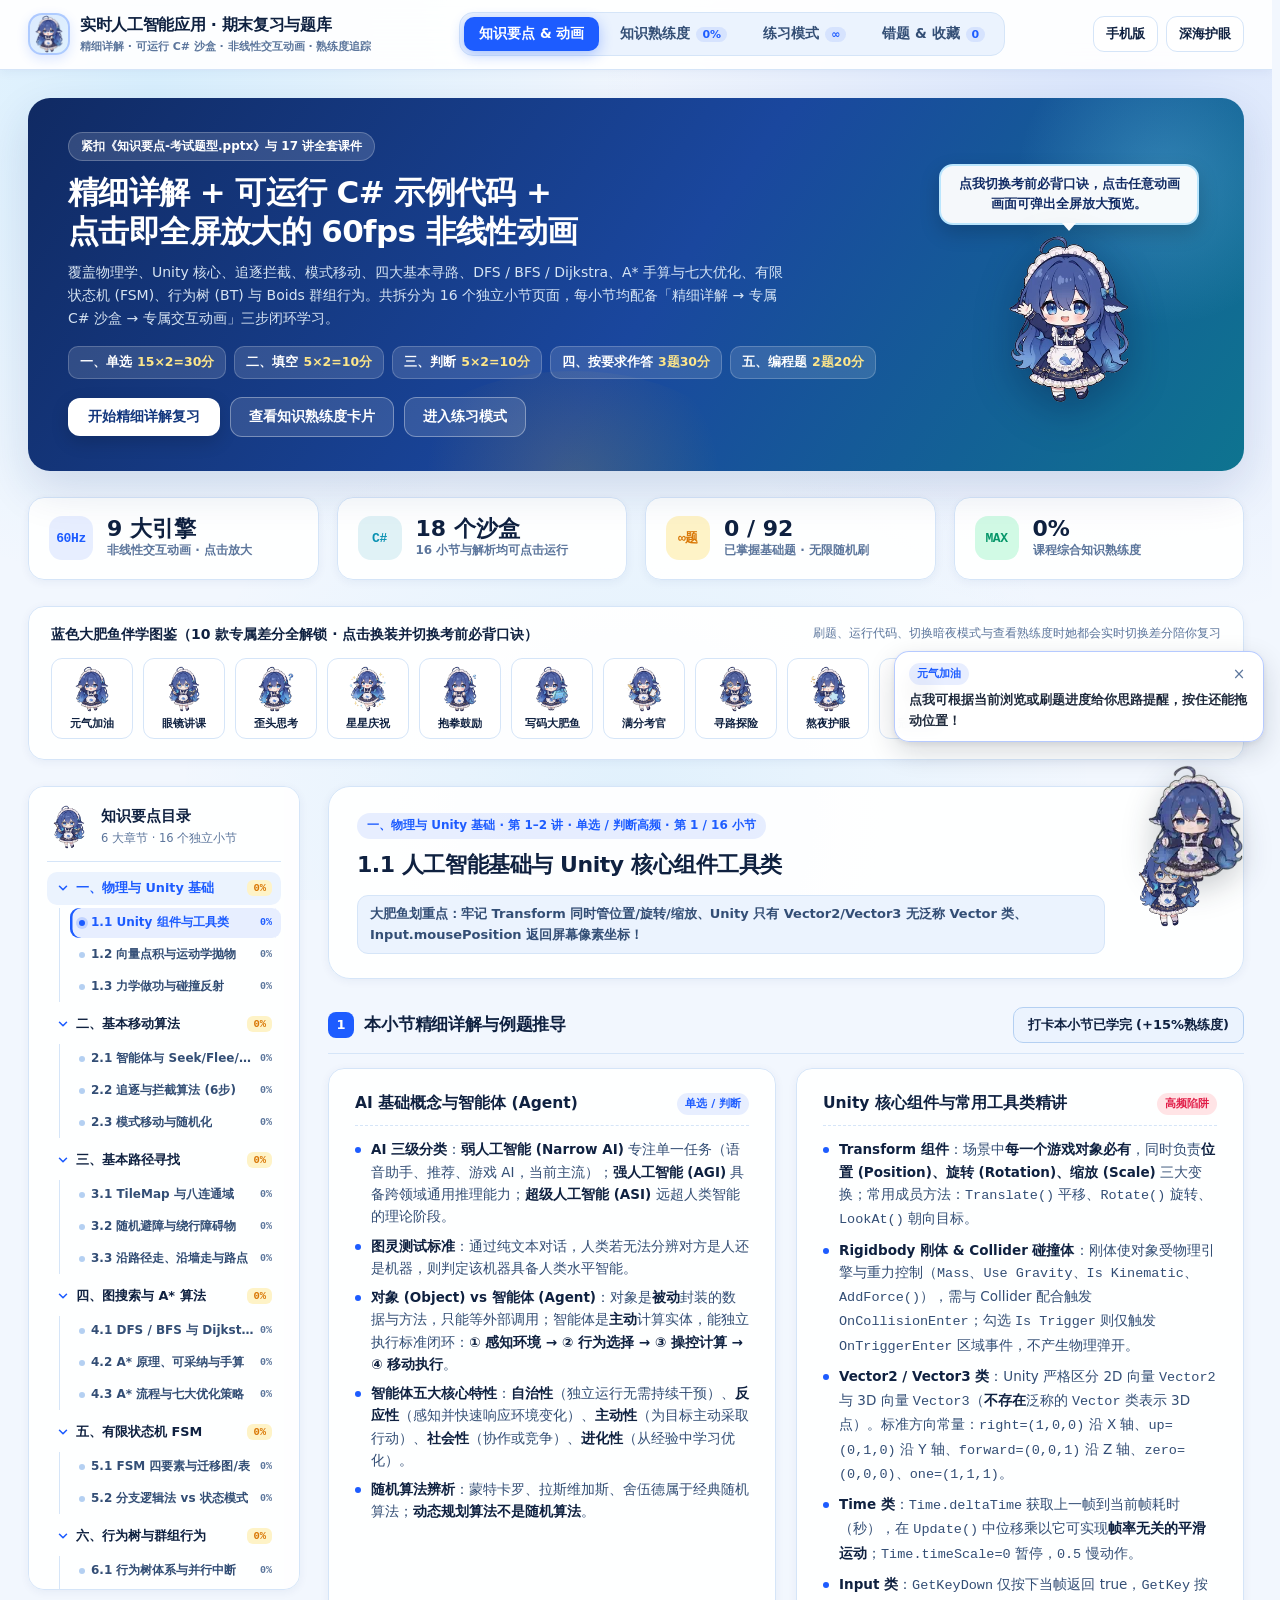
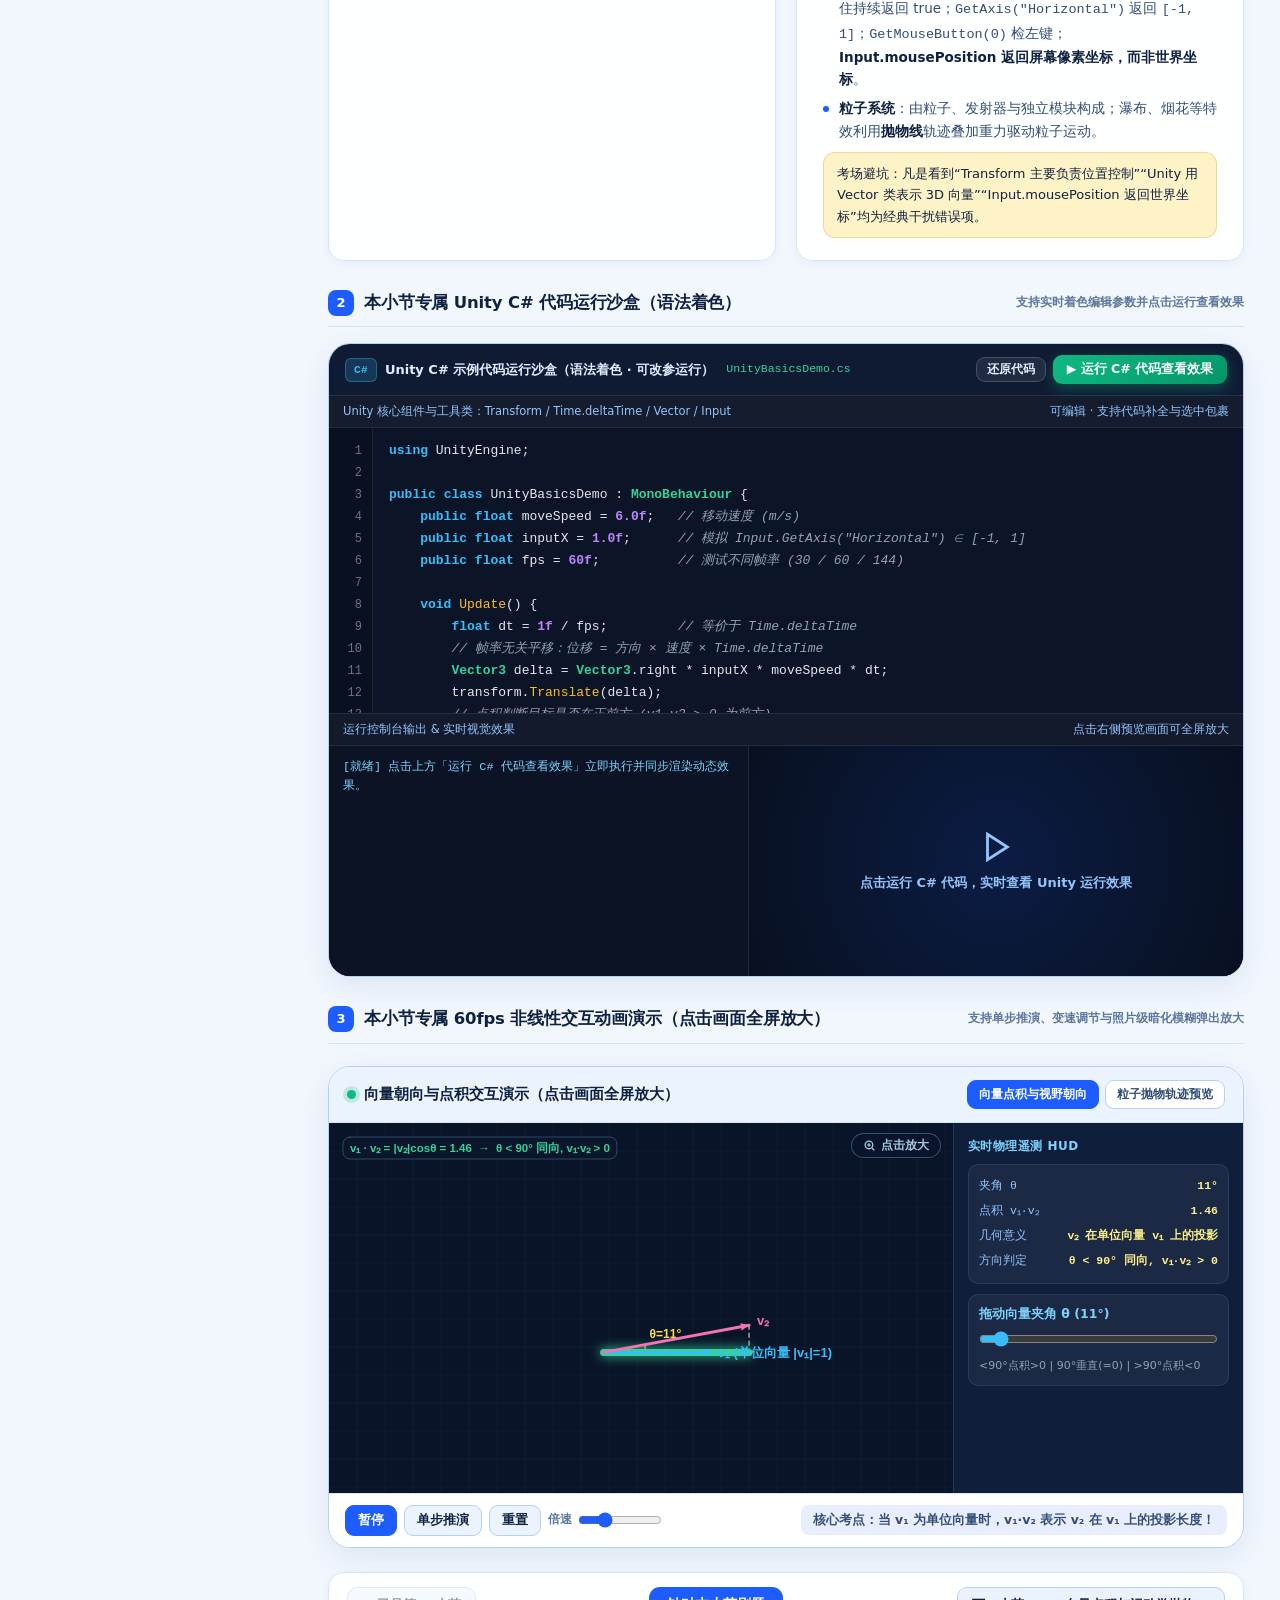
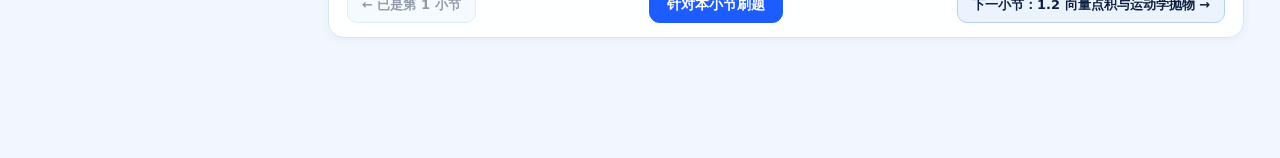
==== commit 7eecc63a: "fix: enable smooth diagonal dragging and interpolation on grid path boards" ====
--- a/index.html
+++ b/index.html
@@ -8133,6 +8133,39 @@
     return { valid: true, cost, reason: '' };
   }
 
+  function resolvePathDragHit(relX, relY, rows, cols, cellSz, gap, useCoreCircle = true) {
+    if (!(cellSz > 0) || rows <= 0 || cols <= 0) return null;
+    if (relX < 0 || relY < 0) return null;
+    const step = cellSz + gap;
+    const col = Math.floor(relX / step);
+    const row = Math.floor(relY / step);
+    if (row < 0 || row >= rows || col < 0 || col >= cols) return null;
+    const inCellX = relX - col * step;
+    const inCellY = relY - row * step;
+    if (inCellX > cellSz || inCellY > cellSz) return null;
+    if (useCoreCircle) {
+      const cx = cellSz / 2;
+      const cy = cellSz / 2;
+      if (Math.hypot(inCellX - cx, inCellY - cy) > cellSz * 0.40) return null;
+    }
+    return row * cols + col;
+  }
+
+  function interpolateGridSteps(fromCid, toCid, cols, maxSteps = 6) {
+    if (fromCid == null || toCid == null || fromCid === toCid || !(cols > 0)) return [];
+    let r = Math.floor(fromCid / cols), c = fromCid % cols;
+    const r2 = Math.floor(toCid / cols), c2 = toCid % cols;
+    const cheb = Math.max(Math.abs(r2 - r), Math.abs(c2 - c));
+    if (cheb === 0 || cheb > maxSteps) return [];
+    const steps = [];
+    while (r !== r2 || c !== c2) {
+      r += Math.sign(r2 - r);
+      c += Math.sign(c2 - c);
+      steps.push(r * cols + c);
+    }
+    return steps;
+  }
+
   const ZOOM_IN_SVG = '<svg width="13" height="13" viewBox="0 0 24 24" fill="none" stroke="currentColor" stroke-width="2.4" stroke-linecap="round" stroke-linejoin="round"><polyline points="15 3 21 3 21 9"/><polyline points="9 21 3 21 3 15"/><line x1="21" y1="3" x2="14" y2="10"/><line x1="3" y1="21" x2="10" y2="14"/></svg>';
   const ZOOM_OUT_SVG = '<svg width="13" height="13" viewBox="0 0 24 24" fill="none" stroke="currentColor" stroke-width="2.4" stroke-linecap="round" stroke-linejoin="round"><polyline points="4 14 10 14 10 20"/><polyline points="20 10 14 10 14 4"/><line x1="14" y1="10" x2="21" y2="3"/><line x1="3" y1="21" x2="10" y2="14"/></svg>';
 
@@ -8290,6 +8323,7 @@
           <div class="db-mini-grid">
             <button type="button" class="db-btn" data-pgact="undo">↶ 退一步</button>
             <button type="button" class="db-btn" data-pgact="clear-path">清路径</button>
+            ${isScratch ? `<button type="button" class="db-btn ${boardSpec.allowCornerCut ? 'active' : ''}" data-pgact="toggle-corner-cut" style="grid-column:span 2">斜穿墙角：${boardSpec.allowCornerCut ? '允许' : '禁止'}</button>` : ''}
             <button type="button" class="db-btn" data-pgact="reset" style="grid-column:span 2">${isScratch ? '重置草稿板' : '恢复初始网格'}</button>
           </div>
         </div>
@@ -8326,7 +8360,7 @@
           </div>
         </div>
         <div class="db-foot">
-          <span class="db-status-msg">提示：按住鼠标沿相邻格拖动可直接连线；点击末格可回退；双击格子快速记录 f/g/h 估值。</span>
+          <span class="db-status-msg">提示：按住鼠标沿横竖或斜向 8 方向拖动即可连续连线；点击末格回退；双击格子记录 f/g/h 估值。</span>
           <span class="db-legend">
             <span class="db-leg-dot" style="background:#38bdf8"></span>起点 S
             <span class="db-leg-dot" style="background:#f59e0b;margin-left:8px"></span>终点 G
@@ -8380,7 +8414,7 @@
     const rows = boardSpec.rows || 4;
     const cols = boardSpec.cols || 6;
     const isScratch = boardSpec.role === 'scratch';
-    const allowCornerCut = !!boardSpec.allowCornerCut;
+    let allowCornerCut = !!boardSpec.allowCornerCut;
     let isLocked = !!opts.isLocked;
     const isZoomed = !!opts.isZoomed;
     let evalResult = opts.evalResult || null;
@@ -8392,6 +8426,7 @@
     let undoStack = [];
     let dragInfo = null;
     let popCid = null;
+    let layoutMetrics = { cellSz: 48, gap: 5, step: 53, gw: cols * 53 - 5, gh: rows * 53 - 5 };
 
     const stageHost = containerEl.querySelector('.pg-stage-host');
     const gridEl = containerEl.querySelector('.pg-grid');
@@ -8467,6 +8502,9 @@
       const gap = availW < 340 ? 3 : 5;
       const maxDesired = isZoomed ? 66 : 54;
       const cellSz = Math.max(34, Math.min(maxDesired, Math.floor((availW - (cols - 1) * gap) / cols)));
+      const gw = cols * cellSz + (cols - 1) * gap;
+      const gh = rows * cellSz + (rows - 1) * gap;
+      layoutMetrics = { cellSz, gap, step: cellSz + gap, gw, gh };
 
       if (gridEl) {
         gridEl.style.gap = `${gap}px`;
@@ -8511,8 +8549,6 @@
       }
 
       if (svgEl && gridEl) {
-        const gw = cols * cellSz + (cols - 1) * gap;
-        const gh = rows * cellSz + (rows - 1) * gap;
         svgEl.setAttribute('viewBox', `0 0 ${gw} ${gh}`);
         const seq = data.path || [];
         if (seq.length) {
@@ -8534,6 +8570,9 @@
           svgEl.innerHTML = inner;
         } else {
           svgEl.innerHTML = '';
+        }
+        if (dragInfo?.mode === 'path' && dragInfo.pointerRel) {
+          updateRubberLine(dragInfo.pointerRel.x, dragInfo.pointerRel.y);
         }
       }
 
@@ -8612,13 +8651,45 @@
       return true;
     }
 
+    function clearRubberLine() {
+      if (!svgEl) return;
+      const old = svgEl.querySelector('.pg-rubber');
+      if (old) old.remove();
+    }
+
+    function updateRubberLine(relX, relY) {
+      if (!svgEl || !data.path.length) {
+        clearRubberLine();
+        return;
+      }
+      const last = data.path[data.path.length - 1];
+      const lr = Math.floor(last / cols), lc = last % cols;
+      const sx = lc * layoutMetrics.step + layoutMetrics.cellSz / 2;
+      const sy = lr * layoutMetrics.step + layoutMetrics.cellSz / 2;
+      let line = svgEl.querySelector('.pg-rubber');
+      if (!line) {
+        line = document.createElementNS('http://www.w3.org/2000/svg', 'line');
+        line.setAttribute('class', 'pg-rubber');
+        line.setAttribute('stroke', 'rgba(52, 211, 153, 0.72)');
+        line.setAttribute('stroke-width', '2.6');
+        line.setAttribute('stroke-dasharray', '5 4');
+        line.setAttribute('stroke-linecap', 'round');
+        line.setAttribute('pointer-events', 'none');
+        svgEl.appendChild(line);
+      }
+      line.setAttribute('x1', sx.toFixed(1));
+      line.setAttribute('y1', sy.toFixed(1));
+      line.setAttribute('x2', Number(relX).toFixed(1));
+      line.setAttribute('y2', Number(relY).toFixed(1));
+    }
+
     if (!isLocked) {
       containerEl.querySelectorAll('[data-pgtool]').forEach(btn => {
         btn.onclick = () => {
           pgTool = btn.dataset.pgtool;
           containerEl.querySelectorAll('[data-pgtool]').forEach(b => b.classList.toggle('active', b.dataset.pgtool === pgTool));
           const tips = {
-            path: '描绘路径模式：拖动或点击相邻格子从起点连向终点',
+            path: '描绘路径模式：拖动或点击相邻格（支持 8 方向与斜线）从起点连向终点',
             wall: '障碍画笔模式：点击或拖动即可放置/擦除不可通行墙体',
             start: '设起点模式：点击任意非墙格子将其设为新起点 S',
             end: '设终点模式：点击任意非墙格子将其设为新终点 G',
@@ -8644,6 +8715,12 @@
             data.path = [];
             render();
             notifyChange();
+          } else if (act === 'toggle-corner-cut' && isScratch) {
+            allowCornerCut = !allowCornerCut;
+            btn.classList.toggle('active', allowCornerCut);
+            btn.textContent = `斜穿墙角：${allowCornerCut ? '允许' : '禁止'}`;
+            render();
+            setStatus(allowCornerCut ? '已允许草稿板斜穿墙角' : '已禁止草稿板斜穿墙角');
           } else if (act === 'reset') {
             pushUndo();
             data = cloneData(null, boardSpec);
@@ -8658,10 +8735,16 @@
           const cell = e.target.closest('[data-pgcell]');
           if (!cell) return;
           e.preventDefault();
+          try { gridEl.setPointerCapture(e.pointerId); } catch (_) {}
           const cid = Number(cell.dataset.pgcell);
           if (pgTool === 'path') {
+            const curTip = data.path.length > 0 ? data.path[data.path.length - 1] : null;
+            if (curTip !== null && cid === curTip) {
+              dragInfo = { mode: 'path', lastCid: cid, startedOnTip: true, movedDuringDrag: false };
+              return;
+            }
             const changed = tryStepPath(cid, false);
-            dragInfo = { mode: 'path', lastCid: cid };
+            dragInfo = { mode: 'path', lastCid: cid, startedOnTip: false, movedDuringDrag: false };
             if (changed) { render(); notifyChange(); }
           } else if (pgTool === 'wall' && isScratch) {
             if (cid === data.start || cid === data.end) { setStatus('不能直接把起点或终点刷成障碍墙'); return; }
@@ -8717,17 +8800,54 @@
           if (!containerEl.isConnected) {
             window.removeEventListener('pointermove', handleDocMove);
             window.removeEventListener('pointerup', endDocDrag);
+            window.removeEventListener('pointercancel', endDocDrag);
             return;
           }
           if (!dragInfo) return;
-          const el = document.elementFromPoint(e.clientX, e.clientY)?.closest?.('[data-pgcell]');
-          if (!el) return;
-          const cid = Number(el.dataset.pgcell);
-          if (cid === dragInfo.lastCid) return;
-          dragInfo.lastCid = cid;
+          const rect = gridEl.getBoundingClientRect();
+          if (!rect.width || !rect.height) return;
+          const scaleX = layoutMetrics.gw / rect.width;
+          const scaleY = layoutMetrics.gh / rect.height;
+          const relX = (e.clientX - rect.left) * scaleX;
+          const relY = (e.clientY - rect.top) * scaleY;
+
           if (dragInfo.mode === 'path') {
-            if (tryStepPath(cid, true)) { render(); notifyChange(); }
+            dragInfo.pointerRel = {
+              x: Math.max(0, Math.min(layoutMetrics.gw, relX)),
+              y: Math.max(0, Math.min(layoutMetrics.gh, relY))
+            };
+            updateRubberLine(dragInfo.pointerRel.x, dragInfo.pointerRel.y);
+            const cid = resolvePathDragHit(relX, relY, rows, cols, layoutMetrics.cellSz, layoutMetrics.gap, true);
+            if (cid === null || cid === dragInfo.lastCid) return;
+            dragInfo.lastCid = cid;
+
+            let pathChanged = false;
+            if (data.path.length > 0) {
+              const last = data.path[data.path.length - 1];
+              if (cid === last) return;
+              if (data.path.length >= 2 && cid === data.path[data.path.length - 2]) {
+                pathChanged = tryStepPath(cid, true);
+              } else {
+                const steps = interpolateGridSteps(last, cid, cols, 6);
+                for (let i = 0; i < steps.length; i++) {
+                  const ok = tryStepPath(steps[i], true);
+                  if (ok) pathChanged = true;
+                  else break;
+                }
+              }
+            } else {
+              pathChanged = tryStepPath(cid, true);
+            }
+            if (pathChanged) {
+              dragInfo.movedDuringDrag = true;
+              render();
+              updateRubberLine(dragInfo.pointerRel.x, dragInfo.pointerRel.y);
+              notifyChange();
+            }
           } else if (dragInfo.mode === 'wall' && isScratch) {
+            const cid = resolvePathDragHit(relX, relY, rows, cols, layoutMetrics.cellSz, layoutMetrics.gap, false);
+            if (cid === null || cid === dragInfo.lastCid) return;
+            dragInfo.lastCid = cid;
             if (cid === data.start || cid === data.end) return;
             const has = data.obstacles.includes(cid);
             if (dragInfo.wallAction === 'add' && !has) {
@@ -8742,15 +8862,24 @@
             }
           }
         };
-        const endDocDrag = () => {
+        const endDocDrag = (e) => {
           if (!containerEl.isConnected) {
             window.removeEventListener('pointermove', handleDocMove);
             window.removeEventListener('pointerup', endDocDrag);
+            window.removeEventListener('pointercancel', endDocDrag);
+          }
+          if (dragInfo?.mode === 'path' && dragInfo.startedOnTip && !dragInfo.movedDuringDrag && data.path.length > 0 && e?.type === 'pointerup') {
+            pushUndo();
+            data.path.pop();
+            render();
+            notifyChange();
           }
           dragInfo = null;
+          clearRubberLine();
         };
         window.addEventListener('pointermove', handleDocMove);
         window.addEventListener('pointerup', endDocDrag);
+        window.addEventListener('pointercancel', endDocDrag);
       }
     }
 
@@ -10136,7 +10265,9 @@
   global.DiagramBoard = {
     createBoardHTML,
     mountBoard,
-    computePathCost
+    computePathCost,
+    resolvePathDragHit,
+    interpolateGridSteps
   };
 })(window);
 
@@ -14812,7 +14943,7 @@
     stem: '请分别简述【随机移动避障算法】与【绕行障碍物算法】的核心思想、实现步骤，并从实现难度、内存开销、路径效率及适用场景四个维度对比两者的优缺点。',
     scratchBoard: {
       kind: 'pathgrid', role: 'scratch',
-      rows: 5, cols: 7, start: 14, end: 20, obstacles: [9, 16, 23], allowCornerCut: false,
+      rows: 5, cols: 7, start: 14, end: 20, obstacles: [9, 16, 23], allowCornerCut: true,
       title: '避障推演草稿画板（不计分 · 辅助打草稿）',
       guide: '可选草稿区：可自由绘制障碍墙、起点 S、终点 G 与绕行路线，仅辅助理清算法步骤，不参与评分。'
     },
@@ -14830,7 +14961,7 @@
     stem: '请阐述【沿路径走算法】的两种权重分配方法，以及【沿墙走算法】在四方向（左手定则）和八方向（左/右手优先）下的核心实现步骤，并说明沿墙走算法在空旷环境中的局限及改进思路。',
     scratchBoard: {
       kind: 'pathgrid', role: 'scratch',
-      rows: 5, cols: 7, start: 14, end: 20, obstacles: [2, 9, 16, 17, 23], allowCornerCut: false,
+      rows: 5, cols: 7, start: 14, end: 20, obstacles: [2, 9, 16, 17, 23], allowCornerCut: true,
       title: '沿墙/沿路径草稿画板（不计分 · 辅助左/右手定则推演）',
       guide: '可选草稿区：可自由增删墙体，沿边界模拟四/八方向左手定则移动或空旷区域打转现象，不参与评分。'
     },
@@ -14849,7 +14980,7 @@
     stem: '请分别写出【广度优先搜索 (BFS)】与【深度优先搜索 (DFS 非递归)】的完整寻路步骤，并从数据结构、最优性（最短路径）、空间开销和适用场景四个方面比较 DFS、BFS 与 Dijkstra 算法。',
     scratchBoard: {
       kind: 'pathgrid', role: 'scratch',
-      rows: 5, cols: 7, start: 14, end: 20, obstacles: [9, 10, 16, 23, 24], allowCornerCut: false,
+      rows: 5, cols: 7, start: 14, end: 20, obstacles: [9, 10, 16, 23, 24], allowCornerCut: true,
       title: 'BFS / DFS / Dijkstra 推演草稿板（不计分）',
       guide: '可选草稿区：用「标 Open 表 / Close 表」模拟队列(BFS)、栈(DFS) 与松弛扩散序列，不参与评分。'
     },
@@ -14867,7 +14998,7 @@
     stem: '请完整阐述 A* 搜索算法的核心估价函数 f(n)=g(n)+h(n) 各分量含义、启发函数的可采纳性要求、Open/Close 双列表的作用及完整实现步骤，并列举至少 4 种 A* 优化策略。',
     scratchBoard: {
       kind: 'pathgrid', role: 'scratch',
-      rows: 5, cols: 7, start: 14, end: 20, obstacles: [8, 15, 16, 22, 23], givenNotes: { 14: '60|0/60' }, allowCornerCut: false,
+      rows: 5, cols: 7, start: 14, end: 20, obstacles: [8, 15, 16, 22, 23], givenNotes: { 14: '60|0/60' }, allowCornerCut: true,
       title: 'A* 手算演草画板（不计分 · 辅助标注 Open/Close 与 f/g/h）',
       guide: '可选草稿区：手动标记 Open/Close 节点并双击格子记录 f|g/h（如 50|10/40），仅用于理顺算法步骤，不参与评分。'
     },
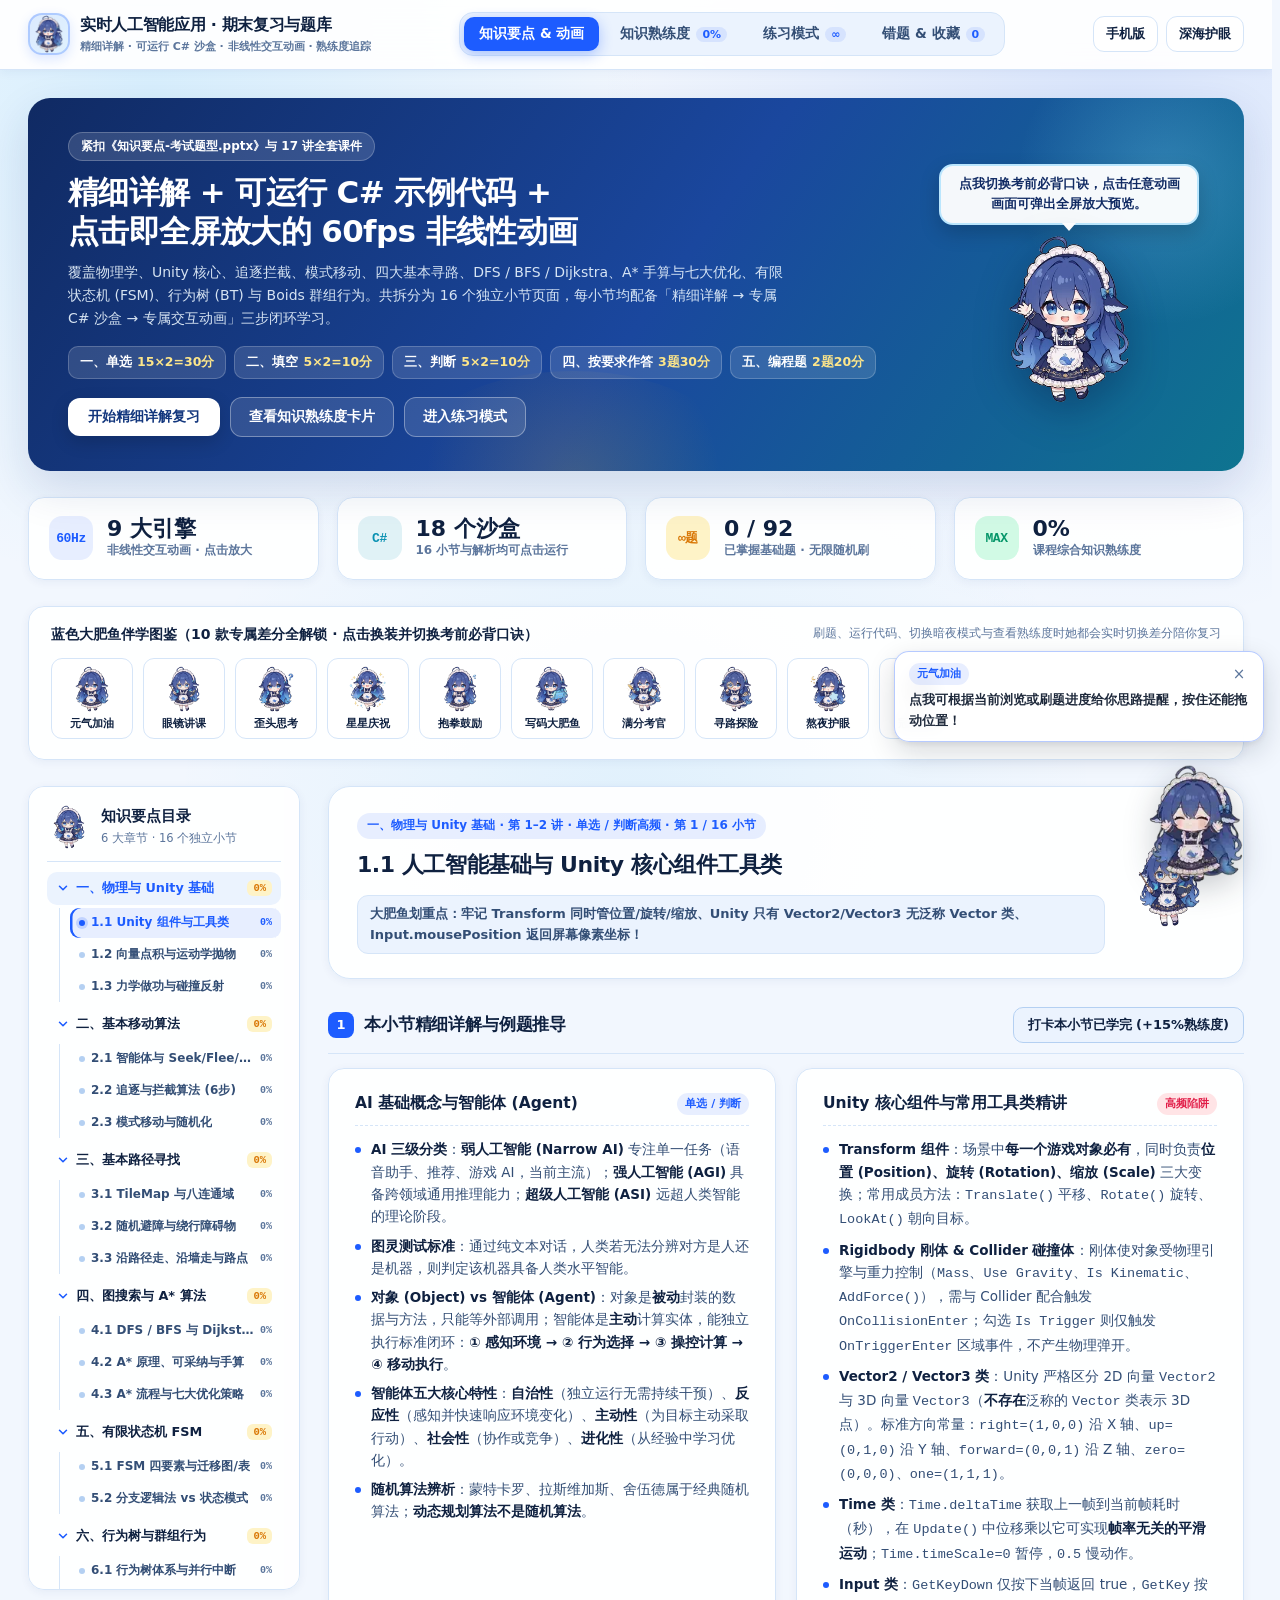
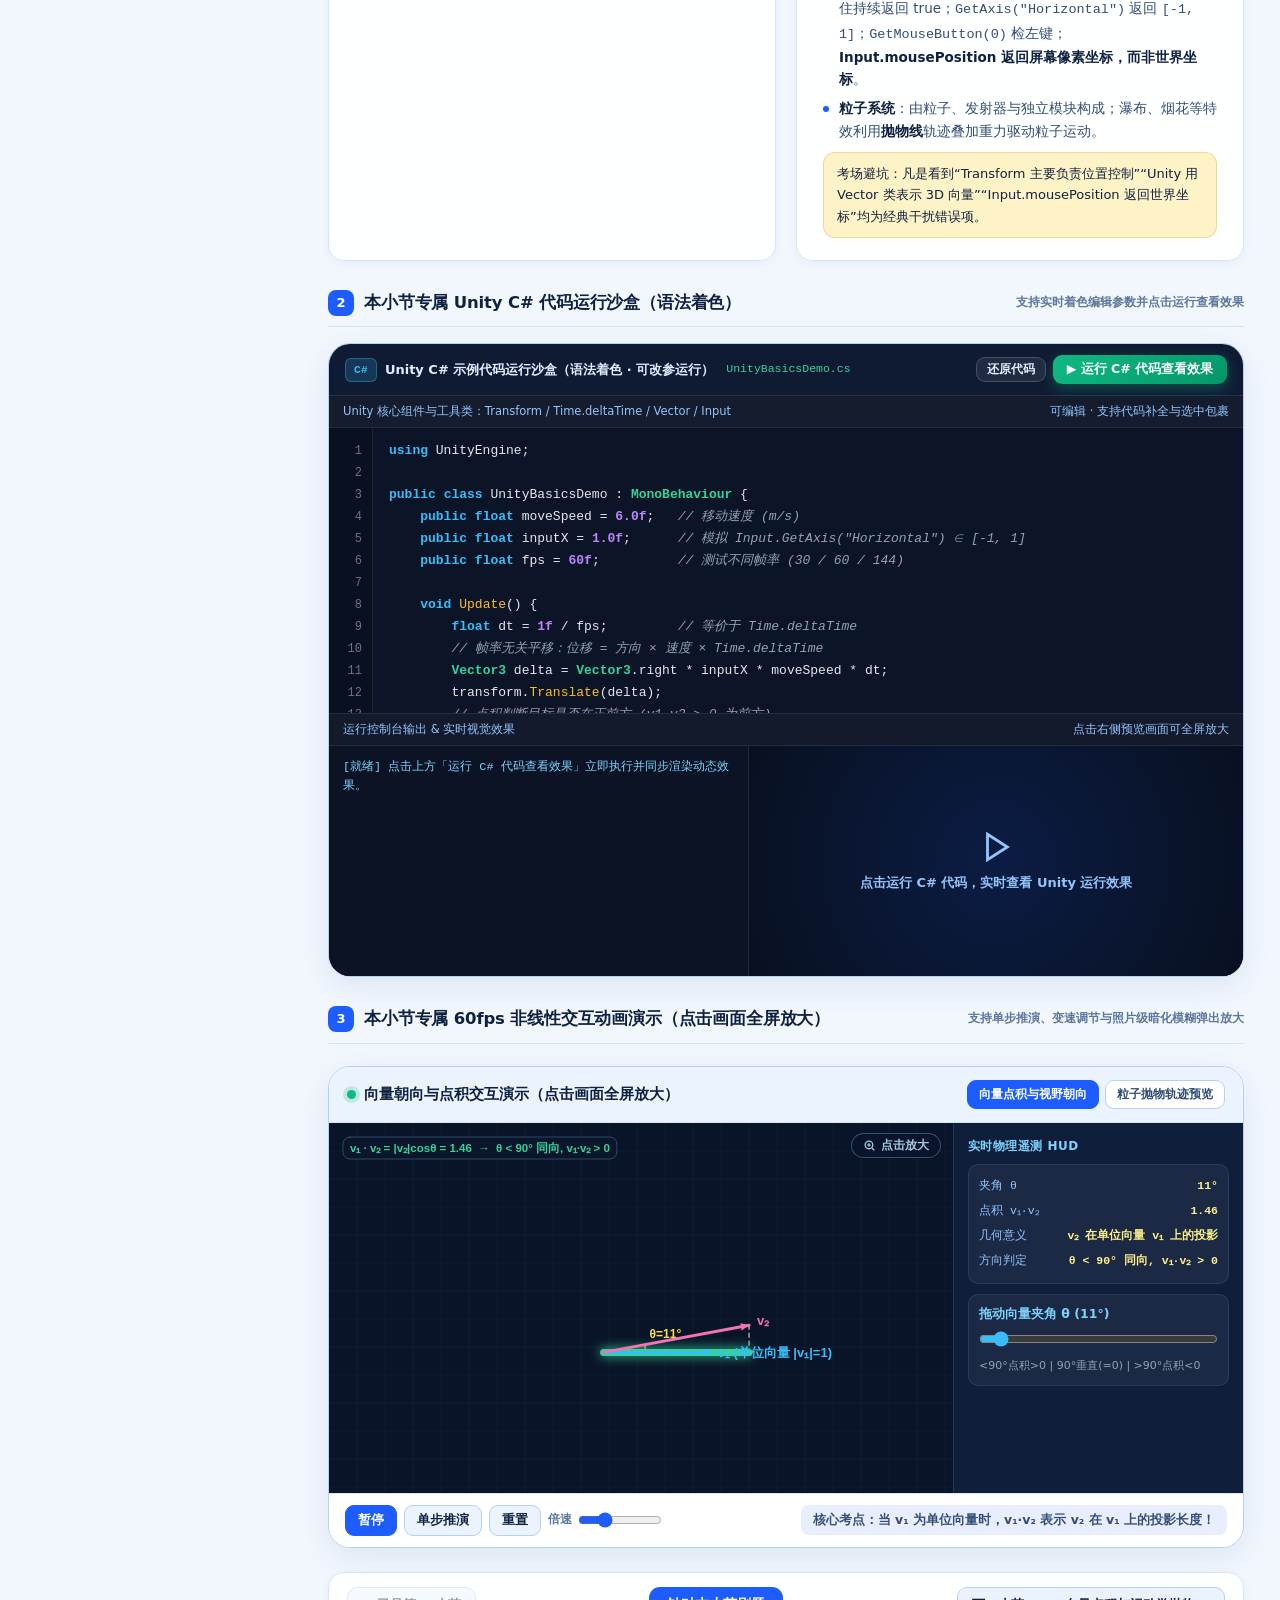
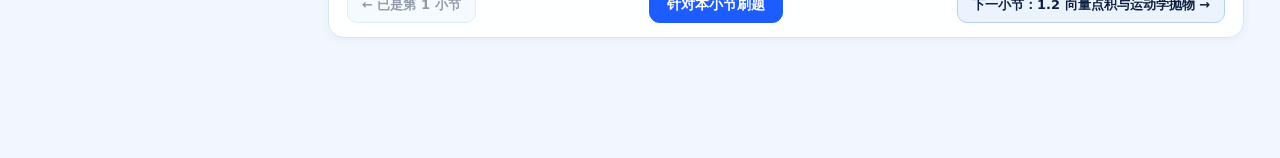
==== commit a5217e9e: "polish: make PC and Mobile card flip curves smooth without bounce" ====
--- a/index.html
+++ b/index.html
@@ -1611,11 +1611,11 @@
   position: relative; width: 100%;
   display: grid;
   transform-style: preserve-3d;
-  transition: transform 0.78s cubic-bezier(0.34, 1.38, 0.64, 1);
+  transition: transform 0.72s cubic-bezier(0.42, 0, 0.22, 1);
   cursor: pointer;
 }
 .flip-card.flipped { transform: rotateY(180deg); }
-.flip-card.dealing { animation: cardDealIn 0.46s cubic-bezier(0.22, 1, 0.36, 1); }
+.flip-card.dealing { animation: cardDealIn 0.52s cubic-bezier(0.4, 0, 0.2, 1); }
 @keyframes cardDealIn {
   0% { opacity: 0; transform: translateY(14px) scale(0.96) rotateY(-10deg); }
   100% { opacity: 1; transform: translateY(0) scale(1) rotateY(0deg); }
@@ -2775,7 +2775,7 @@
   display: grid;
   width: 100%;
   transform-style: preserve-3d;
-  transition: transform 0.82s cubic-bezier(0.34, 1.28, 0.64, 1);
+  transition: transform 0.72s cubic-bezier(0.42, 0, 0.22, 1);
 }
 .review-flip-card.flipped { transform: rotateY(180deg); }
 .rf-face {
@@ -2810,10 +2810,10 @@
   100% { transform: perspective(1600px) rotateY(0deg); }
 }
 .review-explain-sidebar.re-flip-out {
-  animation: reFlipOut 0.22s cubic-bezier(0.55, 0, 0.9, 0.45) forwards;
+  animation: reFlipOut 0.30s cubic-bezier(0.42, 0, 1, 1) forwards;
 }
 .review-explain-sidebar.re-flip-in {
-  animation: reFlipIn 0.3s cubic-bezier(0.2, 0.9, 0.3, 1.15) forwards;
+  animation: reFlipIn 0.36s cubic-bezier(0, 0, 0.25, 1) forwards;
 }
 
 @media (prefers-reduced-motion: reduce) {
@@ -20172,8 +20172,8 @@
         applyRightPanes(curRightTab);
         sidebar.classList.remove('re-flip-out');
         sidebar.classList.add('re-flip-in');
-        sidebar._flipT2 = setTimeout(() => sidebar.classList.remove('re-flip-in'), 300);
-      }, 220);
+        sidebar._flipT2 = setTimeout(() => sidebar.classList.remove('re-flip-in'), 360);
+      }, 300);
     };
 
     const reFootBtn = rootEl.querySelector('#btn-re-toggle-left');
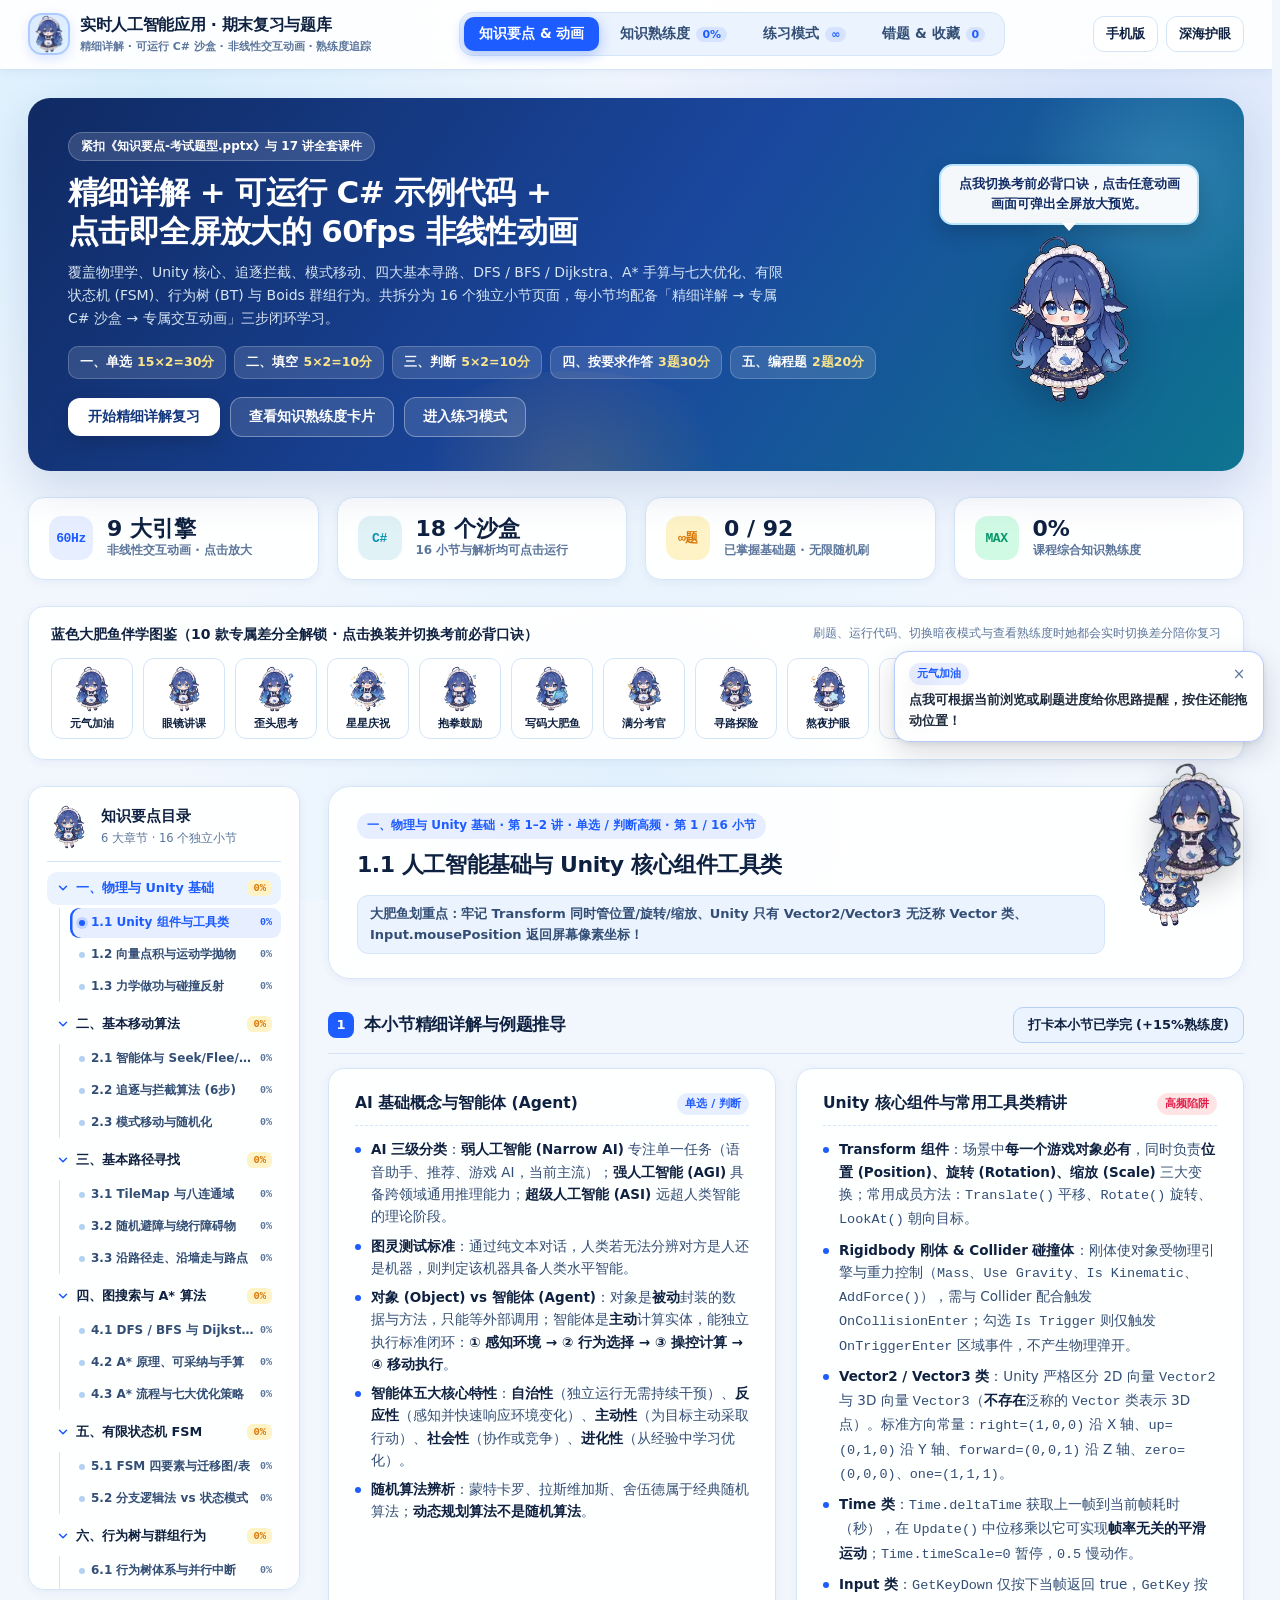
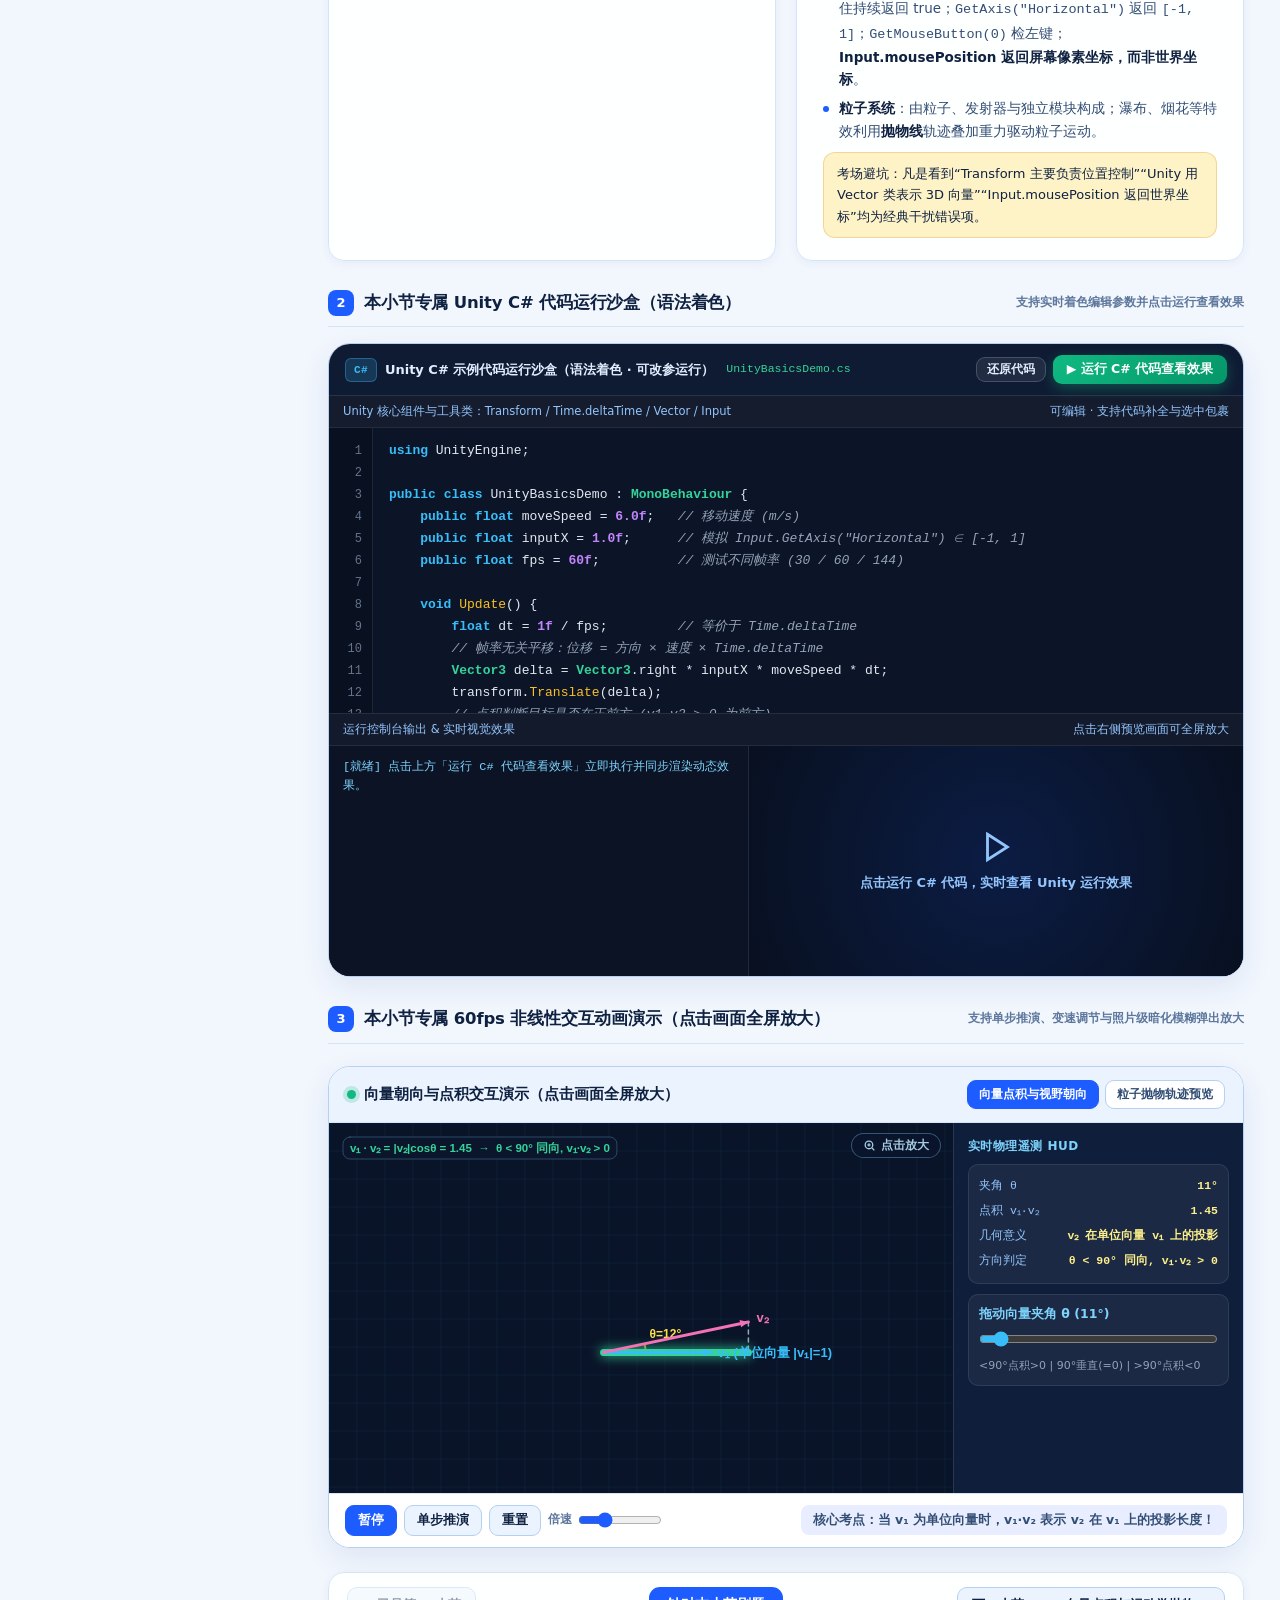
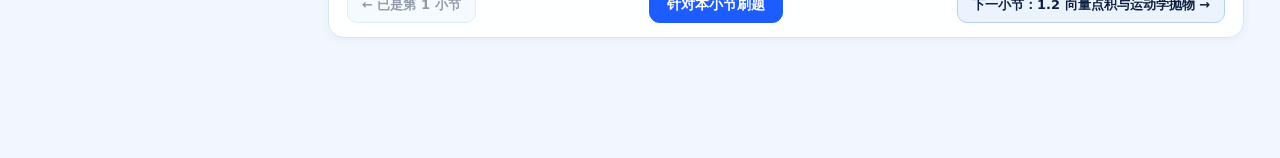
==== commit 93dce0db: "polish: replace whippy flip curves with smooth harmonic easeInOutSine" ====
--- a/index.html
+++ b/index.html
@@ -1611,11 +1611,12 @@
   position: relative; width: 100%;
   display: grid;
   transform-style: preserve-3d;
-  transition: transform 0.72s cubic-bezier(0.42, 0, 0.22, 1);
+  transition: transform 0.68s cubic-bezier(0.37, 0, 0.63, 1);
+  will-change: transform;
   cursor: pointer;
 }
 .flip-card.flipped { transform: rotateY(180deg); }
-.flip-card.dealing { animation: cardDealIn 0.52s cubic-bezier(0.4, 0, 0.2, 1); }
+.flip-card.dealing { animation: cardDealIn 0.48s cubic-bezier(0.37, 0, 0.63, 1); }
 @keyframes cardDealIn {
   0% { opacity: 0; transform: translateY(14px) scale(0.96) rotateY(-10deg); }
   100% { opacity: 1; transform: translateY(0) scale(1) rotateY(0deg); }
@@ -1650,7 +1651,7 @@
   position: absolute; left: 8px; bottom: 6px; z-index: 2;
   width: 64px; height: 64px; object-fit: contain;
   filter: drop-shadow(0 6px 12px rgba(0, 0, 0, 0.45));
-  transition: transform 0.35s cubic-bezier(0.34, 1.56, 0.64, 1);
+  transition: transform 0.32s cubic-bezier(0.37, 0, 0.63, 1);
 }
 .flip-scene:hover .flip-front-mascot-badge { transform: translateY(-4px) scale(1.07); }
 .flip-front-plate { padding: 2px; }
@@ -2775,7 +2776,8 @@
   display: grid;
   width: 100%;
   transform-style: preserve-3d;
-  transition: transform 0.72s cubic-bezier(0.42, 0, 0.22, 1);
+  transition: transform 0.68s cubic-bezier(0.37, 0, 0.63, 1);
+  will-change: transform;
 }
 .review-flip-card.flipped { transform: rotateY(180deg); }
 .rf-face {
@@ -2809,11 +2811,17 @@
   0% { transform: perspective(1600px) rotateY(-90deg); }
   100% { transform: perspective(1600px) rotateY(0deg); }
 }
+.review-flip-scene .review-explain-sidebar.re-flip-out,
 .review-explain-sidebar.re-flip-out {
-  animation: reFlipOut 0.30s cubic-bezier(0.42, 0, 1, 1) forwards;
-}
+  transform-origin: center center;
+  will-change: transform;
+  animation: reFlipOut 0.34s cubic-bezier(0.37, 0, 0.75, 0.6) forwards;
+}
+.review-flip-scene .review-explain-sidebar.re-flip-in,
 .review-explain-sidebar.re-flip-in {
-  animation: reFlipIn 0.36s cubic-bezier(0, 0, 0.25, 1) forwards;
+  transform-origin: center center;
+  will-change: transform;
+  animation: reFlipIn 0.34s cubic-bezier(0.25, 0.4, 0.63, 1) forwards;
 }
 
 @media (prefers-reduced-motion: reduce) {
@@ -20166,14 +20174,15 @@
       }
       clearTimeout(sidebar._flipT1);
       clearTimeout(sidebar._flipT2);
-      sidebar.classList.remove('re-flip-in');
+      sidebar.classList.remove('re-flip-out', 're-flip-in');
+      void sidebar.offsetWidth;
       sidebar.classList.add('re-flip-out');
       sidebar._flipT1 = setTimeout(() => {
         applyRightPanes(curRightTab);
         sidebar.classList.remove('re-flip-out');
         sidebar.classList.add('re-flip-in');
-        sidebar._flipT2 = setTimeout(() => sidebar.classList.remove('re-flip-in'), 360);
-      }, 300);
+        sidebar._flipT2 = setTimeout(() => sidebar.classList.remove('re-flip-in'), 340);
+      }, 340);
     };
 
     const reFootBtn = rootEl.querySelector('#btn-re-toggle-left');
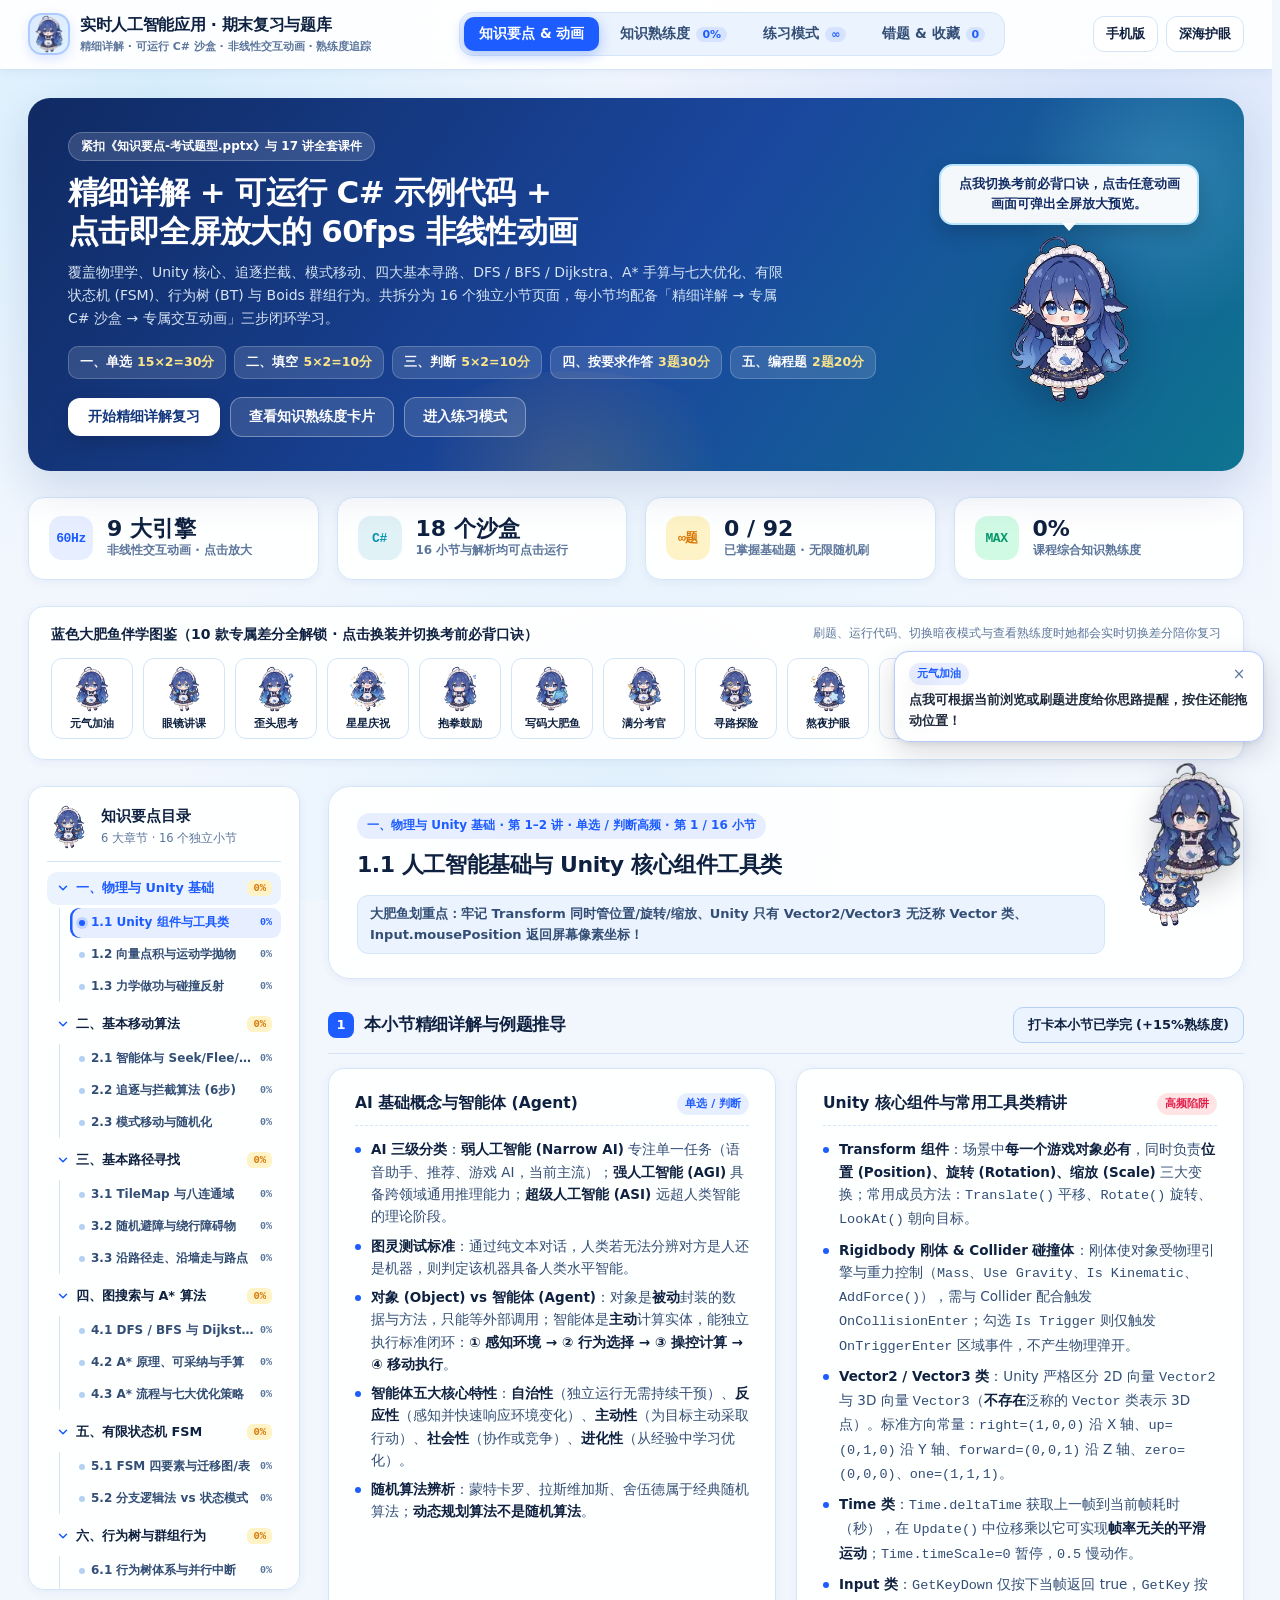
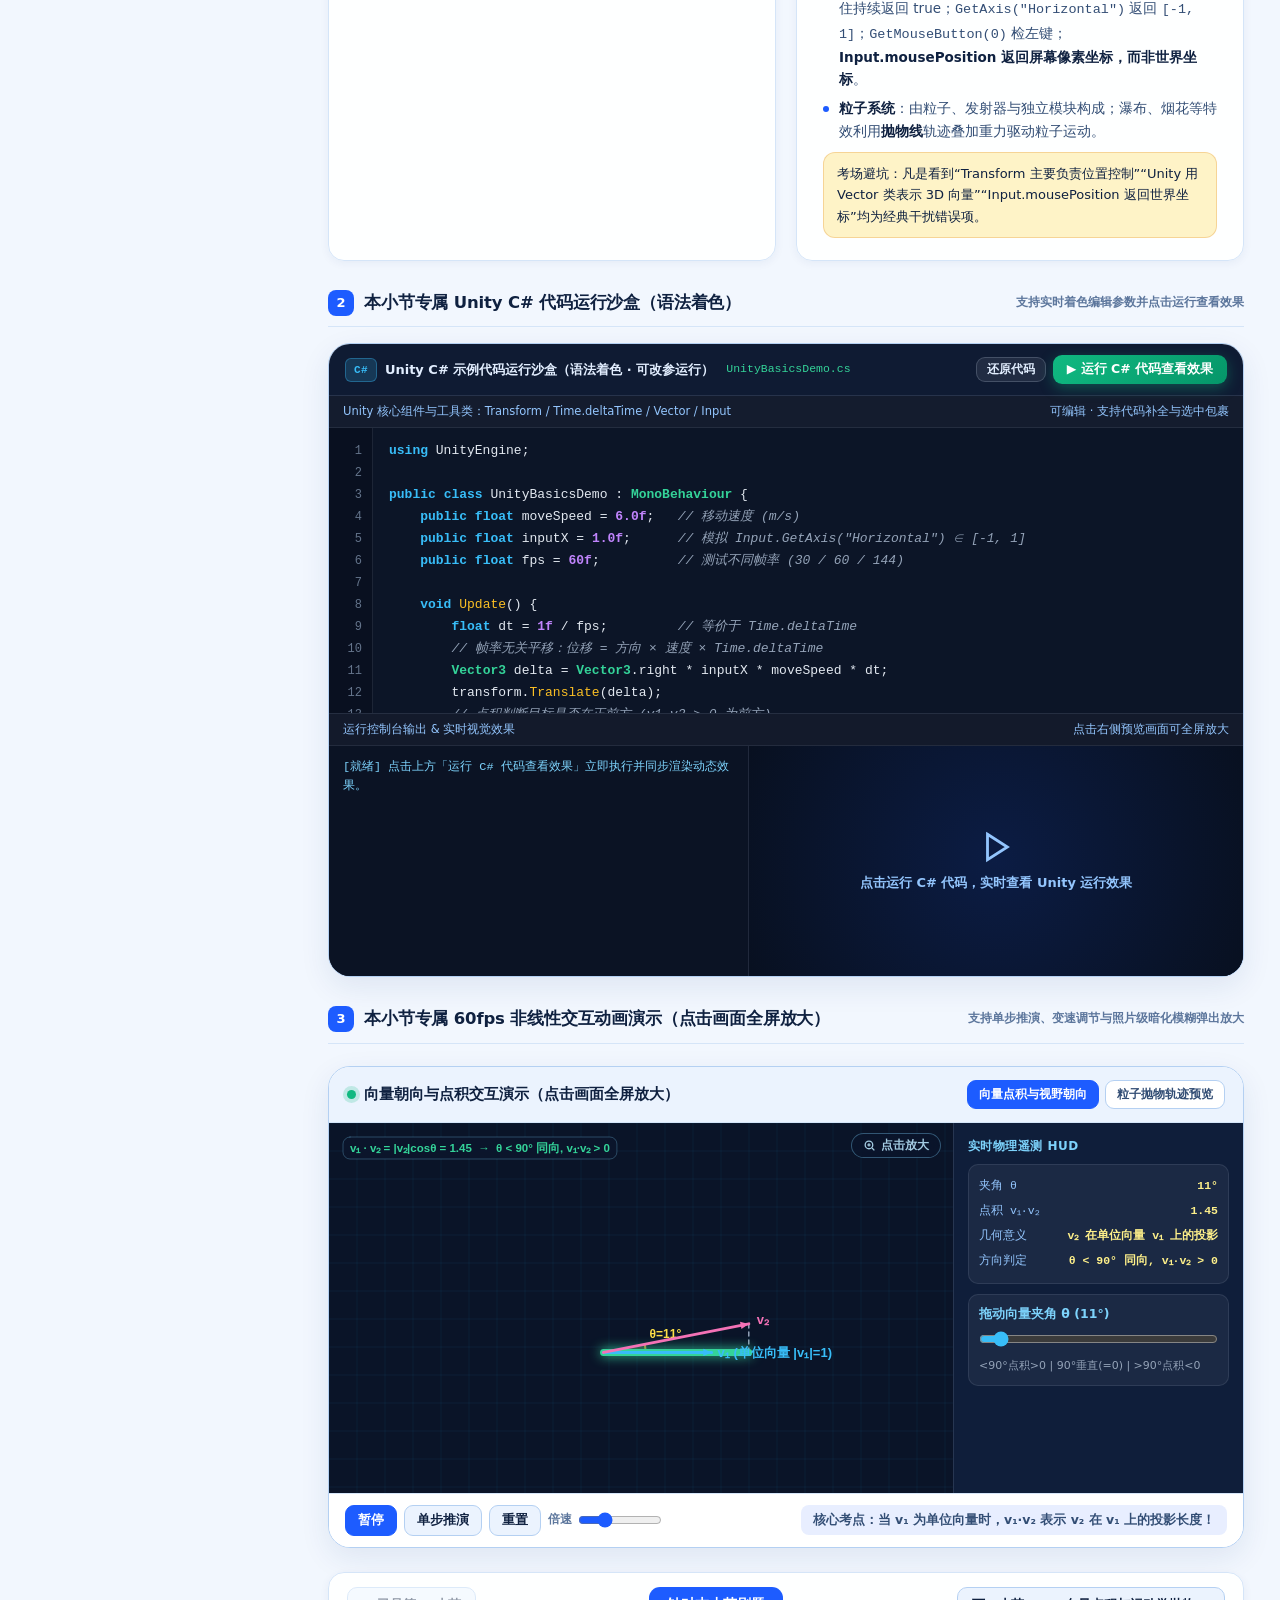
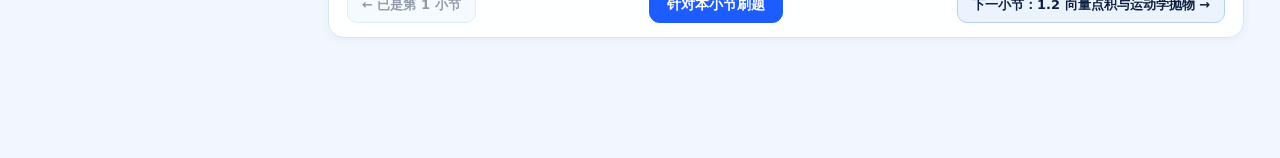
==== commit f88f0fa2: "polish: add multi-keyframe slow-start swift-flip choreography for PC and Mobile cards" ====
--- a/index.html
+++ b/index.html
@@ -1611,11 +1611,47 @@
   position: relative; width: 100%;
   display: grid;
   transform-style: preserve-3d;
-  transition: transform 0.68s cubic-bezier(0.37, 0, 0.63, 1);
+  transition: transform 0.64s cubic-bezier(0.62, 0, 0.24, 1);
   will-change: transform;
   cursor: pointer;
 }
 .flip-card.flipped { transform: rotateY(180deg); }
+.flip-card.flip-to-back { animation: cardFlipToBack 0.64s forwards; }
+.flip-card.flip-to-front { animation: cardFlipToFront 0.64s forwards; }
+@keyframes cardFlipToBack {
+  0% {
+    transform: rotateY(0deg) scale(1) translateY(0);
+    animation-timing-function: cubic-bezier(0.55, 0, 0.85, 0.5);
+  }
+  28% {
+    transform: rotateY(18deg) scale(1.024) translateY(-4px);
+    animation-timing-function: cubic-bezier(0.42, 0.22, 0.78, 0.75);
+  }
+  54% {
+    transform: rotateY(95deg) scale(1.032) translateY(-6px);
+    animation-timing-function: cubic-bezier(0.16, 0.58, 0.35, 1);
+  }
+  100% {
+    transform: rotateY(180deg) scale(1) translateY(0);
+  }
+}
+@keyframes cardFlipToFront {
+  0% {
+    transform: rotateY(180deg) scale(1) translateY(0);
+    animation-timing-function: cubic-bezier(0.55, 0, 0.85, 0.5);
+  }
+  28% {
+    transform: rotateY(162deg) scale(1.024) translateY(-4px);
+    animation-timing-function: cubic-bezier(0.42, 0.22, 0.78, 0.75);
+  }
+  54% {
+    transform: rotateY(85deg) scale(1.032) translateY(-6px);
+    animation-timing-function: cubic-bezier(0.16, 0.58, 0.35, 1);
+  }
+  100% {
+    transform: rotateY(0deg) scale(1) translateY(0);
+  }
+}
 .flip-card.dealing { animation: cardDealIn 0.48s cubic-bezier(0.37, 0, 0.63, 1); }
 @keyframes cardDealIn {
   0% { opacity: 0; transform: translateY(14px) scale(0.96) rotateY(-10deg); }
@@ -2776,10 +2812,30 @@
   display: grid;
   width: 100%;
   transform-style: preserve-3d;
-  transition: transform 0.68s cubic-bezier(0.37, 0, 0.63, 1);
+  transition: transform 0.68s cubic-bezier(0.62, 0, 0.24, 1);
   will-change: transform;
 }
-.review-flip-card.flipped { transform: rotateY(180deg); }
+@keyframes reviewCardFlip {
+  0% {
+    transform: rotateY(0deg) scale(1);
+    animation-timing-function: cubic-bezier(0.55, 0, 0.85, 0.5);
+  }
+  28% {
+    transform: rotateY(18deg) scale(0.985);
+    animation-timing-function: cubic-bezier(0.42, 0.22, 0.78, 0.75);
+  }
+  54% {
+    transform: rotateY(95deg) scale(0.965);
+    animation-timing-function: cubic-bezier(0.16, 0.58, 0.35, 1);
+  }
+  100% {
+    transform: rotateY(180deg) scale(1);
+  }
+}
+.review-flip-card.flipped {
+  transform: rotateY(180deg);
+  animation: reviewCardFlip 0.68s forwards;
+}
 .rf-face {
   grid-area: 1 / 1;
   min-width: 0;
@@ -2804,28 +2860,50 @@
 
 /* --- 3D Flip between right sub-tabs (本题详细解析 <-> 相关知识点) --- */
 @keyframes reFlipOut {
-  0% { transform: perspective(1600px) rotateY(0deg); }
-  100% { transform: perspective(1600px) rotateY(90deg); }
+  0% {
+    transform: perspective(1600px) rotateY(0deg) scale(1);
+    opacity: 1;
+    animation-timing-function: cubic-bezier(0.55, 0, 0.85, 0.5);
+  }
+  52% {
+    transform: perspective(1600px) rotateY(18deg) scale(0.982);
+    opacity: 0.98;
+    animation-timing-function: cubic-bezier(0.42, 0.22, 0.78, 0.75);
+  }
+  100% {
+    transform: perspective(1600px) rotateY(90deg) scale(0.96);
+    opacity: 0.88;
+  }
 }
 @keyframes reFlipIn {
-  0% { transform: perspective(1600px) rotateY(-90deg); }
-  100% { transform: perspective(1600px) rotateY(0deg); }
+  0% {
+    transform: perspective(1600px) rotateY(-90deg) scale(0.96);
+    opacity: 0.88;
+  }
+  100% {
+    transform: perspective(1600px) rotateY(0deg) scale(1);
+    opacity: 1;
+  }
 }
 .review-flip-scene .review-explain-sidebar.re-flip-out,
 .review-explain-sidebar.re-flip-out {
   transform-origin: center center;
   will-change: transform;
-  animation: reFlipOut 0.34s cubic-bezier(0.37, 0, 0.75, 0.6) forwards;
+  animation: reFlipOut 0.36s forwards;
 }
 .review-flip-scene .review-explain-sidebar.re-flip-in,
 .review-explain-sidebar.re-flip-in {
   transform-origin: center center;
   will-change: transform;
-  animation: reFlipIn 0.34s cubic-bezier(0.25, 0.4, 0.63, 1) forwards;
+  animation: reFlipIn 0.32s cubic-bezier(0.16, 0.58, 0.35, 1) forwards;
 }
 
 @media (prefers-reduced-motion: reduce) {
+  .flip-card,
   .review-flip-card { transition: none; }
+  .flip-card.flip-to-back,
+  .flip-card.flip-to-front,
+  .review-flip-card.flipped,
   .review-explain-sidebar.re-flip-out,
   .review-explain-sidebar.re-flip-in { animation: none; }
 }
@@ -20126,10 +20204,13 @@
       card.classList.remove('flipped');
     };
     requestAnimationFrame(() => requestAnimationFrame(() => card.classList.add('flipped')));
+    card.addEventListener('animationend', (e) => {
+      if (e.target === card) settle();
+    });
     card.addEventListener('transitionend', (e) => {
       if (e.target === card && e.propertyName === 'transform') settle();
     });
-    setTimeout(settle, 1150);
+    setTimeout(settle, 950);
   }
 
   function bindPostAnswerLayout(rootEl, opts = {}) {
@@ -20181,8 +20262,8 @@
         applyRightPanes(curRightTab);
         sidebar.classList.remove('re-flip-out');
         sidebar.classList.add('re-flip-in');
-        sidebar._flipT2 = setTimeout(() => sidebar.classList.remove('re-flip-in'), 340);
-      }, 340);
+        sidebar._flipT2 = setTimeout(() => sidebar.classList.remove('re-flip-in'), 320);
+      }, 360);
     };
 
     const reFootBtn = rootEl.querySelector('#btn-re-toggle-left');
@@ -21220,8 +21301,10 @@
       const toggleFlip = (e) => {
         if (e && e.target.closest('#btn-flip-jump')) return;
         state.cardFlipped = !state.cardFlipped;
-        flipCard.classList.remove('dealing');
+        flipCard.classList.remove('dealing', 'flip-to-back', 'flip-to-front');
+        void flipCard.offsetWidth;
         flipCard.classList.toggle('flipped', state.cardFlipped);
+        flipCard.classList.add(state.cardFlipped ? 'flip-to-back' : 'flip-to-front');
       };
       if (flipCard) {
         flipCard.onclick = toggleFlip;
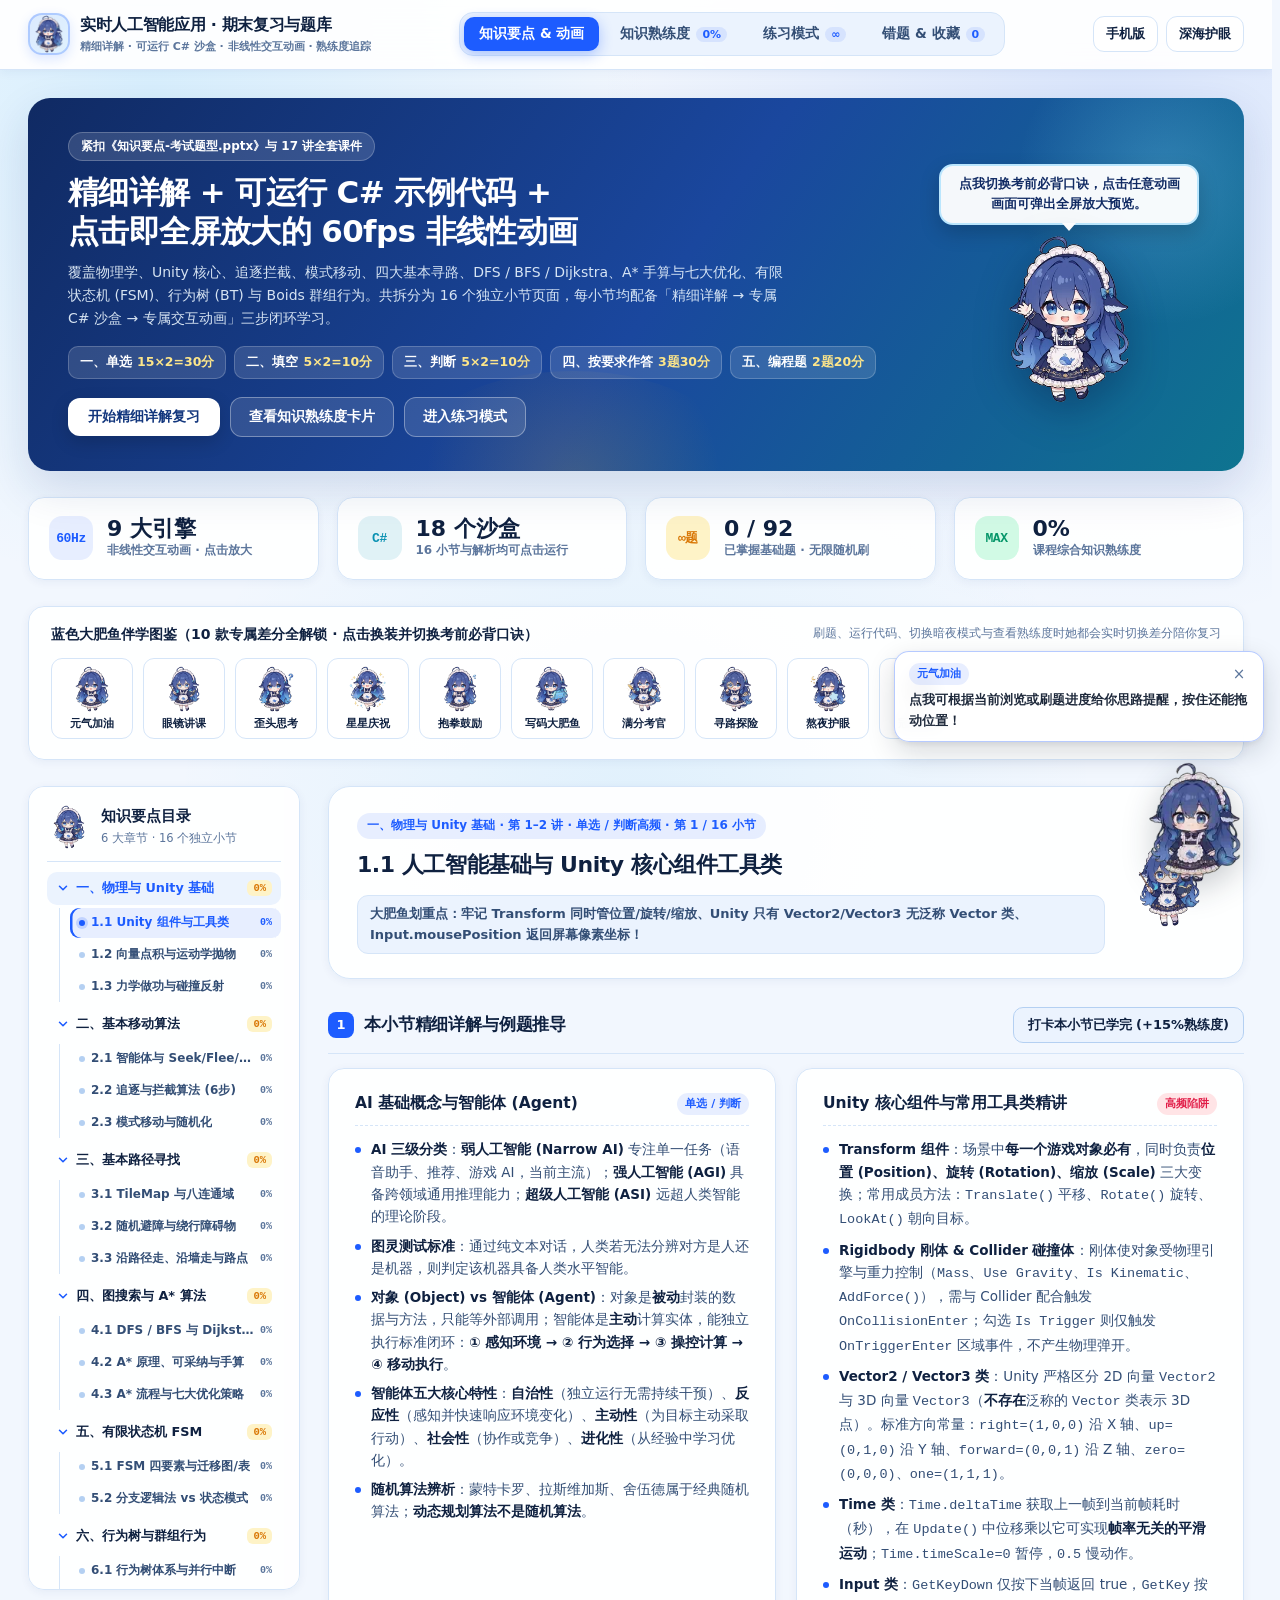
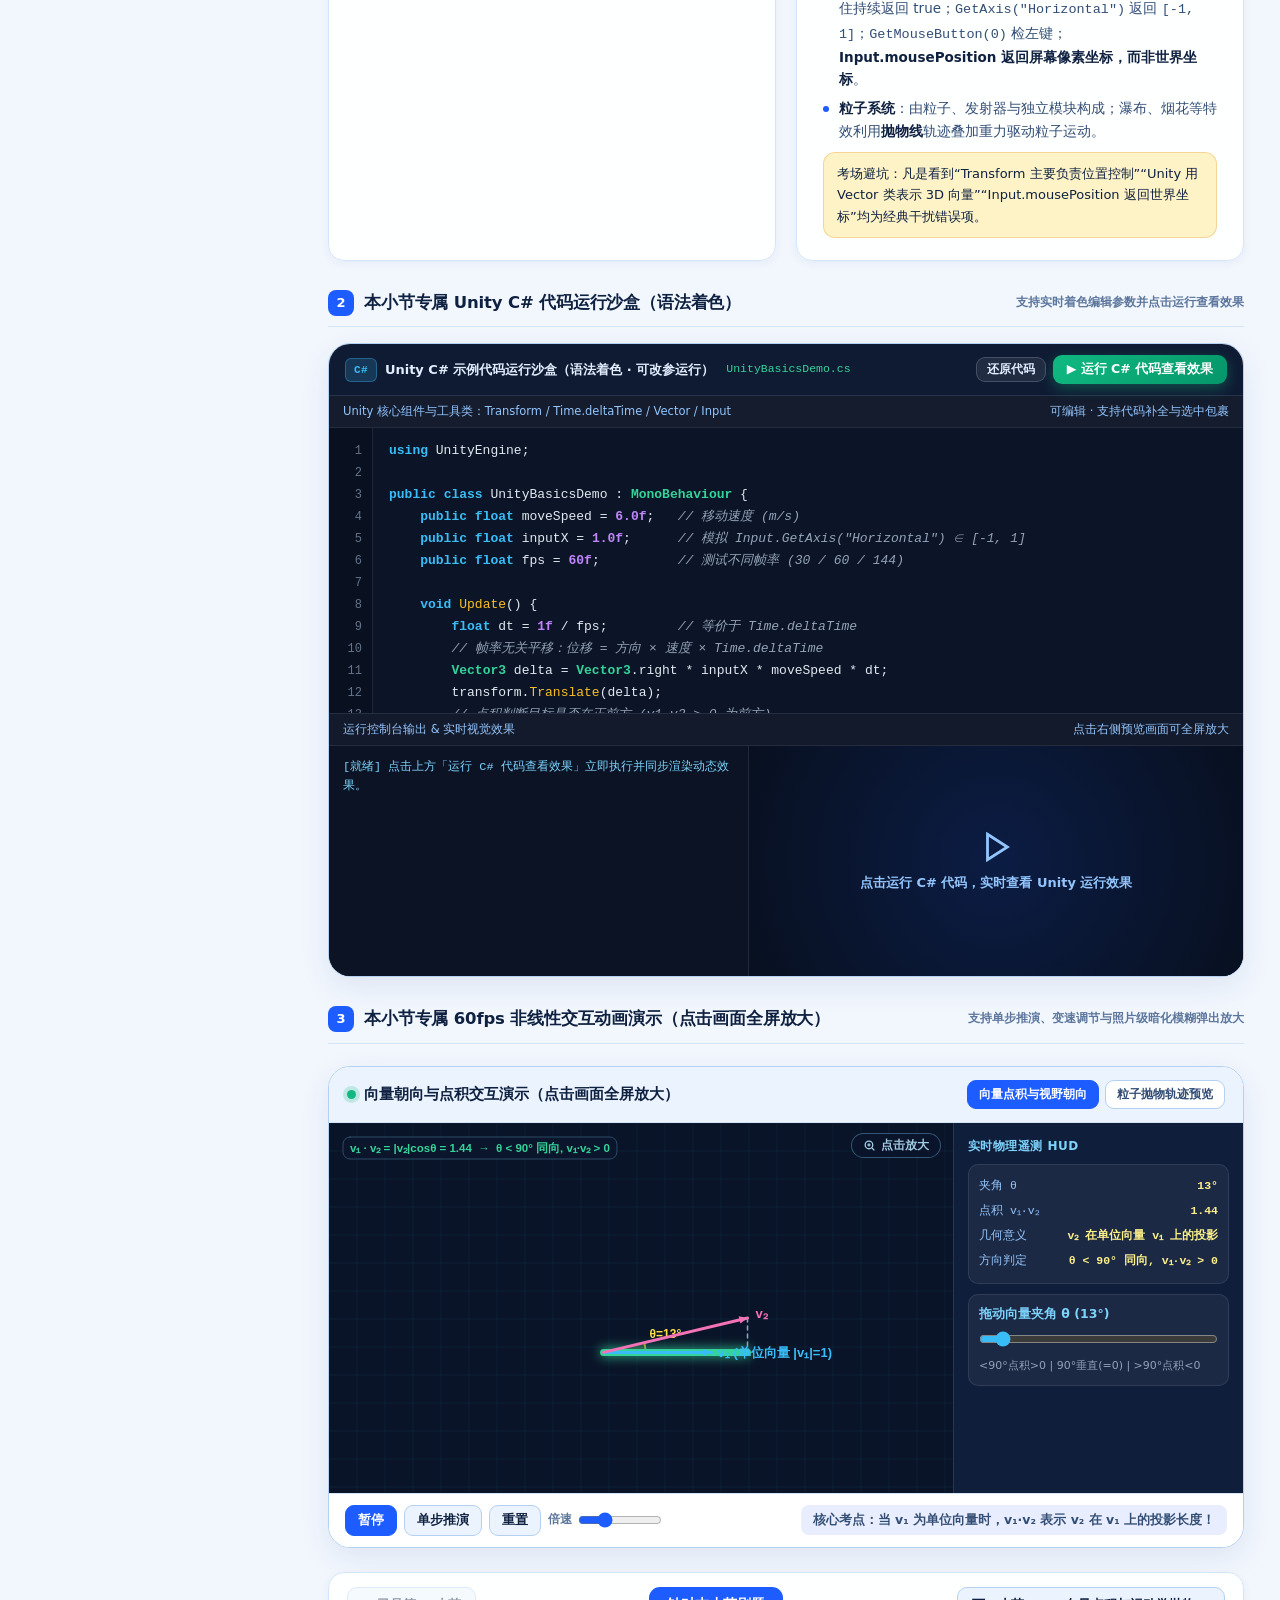
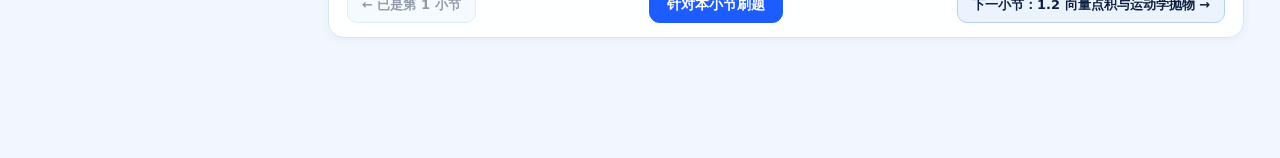
==== commit d69e5183: "polish: tune tactile asymmetric zero-bounce card flip curves and animationend handoff" ====
--- a/index.html
+++ b/index.html
@@ -1606,53 +1606,17 @@
 }
 
 /* Auto-Height CSS-Grid 3D Flip Card (Both faces size together -> ZERO clipping ever!) */
-.flip-scene { perspective: 1350px; width: 100%; }
+.flip-scene { perspective: 1180px; width: 100%; }
 .flip-card {
   position: relative; width: 100%;
   display: grid;
   transform-style: preserve-3d;
-  transition: transform 0.64s cubic-bezier(0.62, 0, 0.24, 1);
+  transition: transform 0.80s cubic-bezier(0.28, 0.10, 0.26, 1);
   will-change: transform;
   cursor: pointer;
 }
 .flip-card.flipped { transform: rotateY(180deg); }
-.flip-card.flip-to-back { animation: cardFlipToBack 0.64s forwards; }
-.flip-card.flip-to-front { animation: cardFlipToFront 0.64s forwards; }
-@keyframes cardFlipToBack {
-  0% {
-    transform: rotateY(0deg) scale(1) translateY(0);
-    animation-timing-function: cubic-bezier(0.55, 0, 0.85, 0.5);
-  }
-  28% {
-    transform: rotateY(18deg) scale(1.024) translateY(-4px);
-    animation-timing-function: cubic-bezier(0.42, 0.22, 0.78, 0.75);
-  }
-  54% {
-    transform: rotateY(95deg) scale(1.032) translateY(-6px);
-    animation-timing-function: cubic-bezier(0.16, 0.58, 0.35, 1);
-  }
-  100% {
-    transform: rotateY(180deg) scale(1) translateY(0);
-  }
-}
-@keyframes cardFlipToFront {
-  0% {
-    transform: rotateY(180deg) scale(1) translateY(0);
-    animation-timing-function: cubic-bezier(0.55, 0, 0.85, 0.5);
-  }
-  28% {
-    transform: rotateY(162deg) scale(1.024) translateY(-4px);
-    animation-timing-function: cubic-bezier(0.42, 0.22, 0.78, 0.75);
-  }
-  54% {
-    transform: rotateY(85deg) scale(1.032) translateY(-6px);
-    animation-timing-function: cubic-bezier(0.16, 0.58, 0.35, 1);
-  }
-  100% {
-    transform: rotateY(0deg) scale(1) translateY(0);
-  }
-}
-.flip-card.dealing { animation: cardDealIn 0.48s cubic-bezier(0.37, 0, 0.63, 1); }
+.flip-card.dealing { animation: cardDealIn 0.54s cubic-bezier(0.28, 0.10, 0.26, 1); }
 @keyframes cardDealIn {
   0% { opacity: 0; transform: translateY(14px) scale(0.96) rotateY(-10deg); }
   100% { opacity: 1; transform: translateY(0) scale(1) rotateY(0deg); }
@@ -1687,7 +1651,7 @@
   position: absolute; left: 8px; bottom: 6px; z-index: 2;
   width: 64px; height: 64px; object-fit: contain;
   filter: drop-shadow(0 6px 12px rgba(0, 0, 0, 0.45));
-  transition: transform 0.32s cubic-bezier(0.37, 0, 0.63, 1);
+  transition: transform 0.36s cubic-bezier(0.28, 0.10, 0.26, 1);
 }
 .flip-scene:hover .flip-front-mascot-badge { transform: translateY(-4px) scale(1.07); }
 .flip-front-plate { padding: 2px; }
@@ -2805,37 +2769,17 @@
   min-width: 0;
   overflow: hidden;
   border-radius: 20px;
-  perspective: 1600px;
+  perspective: 1180px;
 }
 .review-flip-card {
   position: relative;
   display: grid;
   width: 100%;
   transform-style: preserve-3d;
-  transition: transform 0.68s cubic-bezier(0.62, 0, 0.24, 1);
+  transition: transform 0.80s cubic-bezier(0.28, 0.10, 0.26, 1);
   will-change: transform;
 }
-@keyframes reviewCardFlip {
-  0% {
-    transform: rotateY(0deg) scale(1);
-    animation-timing-function: cubic-bezier(0.55, 0, 0.85, 0.5);
-  }
-  28% {
-    transform: rotateY(18deg) scale(0.985);
-    animation-timing-function: cubic-bezier(0.42, 0.22, 0.78, 0.75);
-  }
-  54% {
-    transform: rotateY(95deg) scale(0.965);
-    animation-timing-function: cubic-bezier(0.16, 0.58, 0.35, 1);
-  }
-  100% {
-    transform: rotateY(180deg) scale(1);
-  }
-}
-.review-flip-card.flipped {
-  transform: rotateY(180deg);
-  animation: reviewCardFlip 0.68s forwards;
-}
+.review-flip-card.flipped { transform: rotateY(180deg); }
 .rf-face {
   grid-area: 1 / 1;
   min-width: 0;
@@ -2860,50 +2804,28 @@
 
 /* --- 3D Flip between right sub-tabs (本题详细解析 <-> 相关知识点) --- */
 @keyframes reFlipOut {
-  0% {
-    transform: perspective(1600px) rotateY(0deg) scale(1);
-    opacity: 1;
-    animation-timing-function: cubic-bezier(0.55, 0, 0.85, 0.5);
-  }
-  52% {
-    transform: perspective(1600px) rotateY(18deg) scale(0.982);
-    opacity: 0.98;
-    animation-timing-function: cubic-bezier(0.42, 0.22, 0.78, 0.75);
-  }
-  100% {
-    transform: perspective(1600px) rotateY(90deg) scale(0.96);
-    opacity: 0.88;
-  }
+  0% { transform: perspective(1180px) rotateY(0deg) scale(1); opacity: 1; }
+  100% { transform: perspective(1180px) rotateY(90deg) scale(0.965); opacity: 0.9; }
 }
 @keyframes reFlipIn {
-  0% {
-    transform: perspective(1600px) rotateY(-90deg) scale(0.96);
-    opacity: 0.88;
-  }
-  100% {
-    transform: perspective(1600px) rotateY(0deg) scale(1);
-    opacity: 1;
-  }
+  0% { transform: perspective(1180px) rotateY(-90deg) scale(0.965); opacity: 0.9; }
+  100% { transform: perspective(1180px) rotateY(0deg) scale(1); opacity: 1; }
 }
 .review-flip-scene .review-explain-sidebar.re-flip-out,
 .review-explain-sidebar.re-flip-out {
   transform-origin: center center;
   will-change: transform;
-  animation: reFlipOut 0.36s forwards;
+  animation: reFlipOut 0.26s cubic-bezier(0.38, 0.08, 0.76, 0.64) forwards;
 }
 .review-flip-scene .review-explain-sidebar.re-flip-in,
 .review-explain-sidebar.re-flip-in {
   transform-origin: center center;
   will-change: transform;
-  animation: reFlipIn 0.32s cubic-bezier(0.16, 0.58, 0.35, 1) forwards;
+  animation: reFlipIn 0.52s cubic-bezier(0.22, 0.61, 0.28, 1) forwards;
 }
 
 @media (prefers-reduced-motion: reduce) {
-  .flip-card,
   .review-flip-card { transition: none; }
-  .flip-card.flip-to-back,
-  .flip-card.flip-to-front,
-  .review-flip-card.flipped,
   .review-explain-sidebar.re-flip-out,
   .review-explain-sidebar.re-flip-in { animation: none; }
 }
@@ -20204,13 +20126,10 @@
       card.classList.remove('flipped');
     };
     requestAnimationFrame(() => requestAnimationFrame(() => card.classList.add('flipped')));
-    card.addEventListener('animationend', (e) => {
-      if (e.target === card) settle();
-    });
     card.addEventListener('transitionend', (e) => {
       if (e.target === card && e.propertyName === 'transform') settle();
     });
-    setTimeout(settle, 950);
+    setTimeout(settle, 1150);
   }
 
   function bindPostAnswerLayout(rootEl, opts = {}) {
@@ -20253,17 +20172,46 @@
         applyRightPanes(rKey);
         return;
       }
+      if (sidebar._flipCleanup) sidebar._flipCleanup();
       clearTimeout(sidebar._flipT1);
       clearTimeout(sidebar._flipT2);
       sidebar.classList.remove('re-flip-out', 're-flip-in');
       void sidebar.offsetWidth;
-      sidebar.classList.add('re-flip-out');
-      sidebar._flipT1 = setTimeout(() => {
+      let swapped = false;
+      let finished = false;
+      const cleanup = () => {
+        if (finished) return;
+        finished = true;
+        clearTimeout(sidebar._flipT1);
+        clearTimeout(sidebar._flipT2);
+        sidebar.removeEventListener('animationend', onOutEnd);
+        sidebar.removeEventListener('animationend', onInEnd);
+        sidebar.classList.remove('re-flip-out', 're-flip-in');
+        if (sidebar._flipCleanup === cleanup) sidebar._flipCleanup = null;
+      };
+      const doSwap = () => {
+        if (swapped || finished) return;
+        swapped = true;
+        clearTimeout(sidebar._flipT1);
+        sidebar.removeEventListener('animationend', onOutEnd);
         applyRightPanes(curRightTab);
         sidebar.classList.remove('re-flip-out');
+        sidebar.addEventListener('animationend', onInEnd);
         sidebar.classList.add('re-flip-in');
-        sidebar._flipT2 = setTimeout(() => sidebar.classList.remove('re-flip-in'), 320);
-      }, 360);
+        sidebar._flipT2 = setTimeout(cleanup, 560);
+      };
+      function onOutEnd(e) {
+        if (e && (e.target !== sidebar || e.animationName !== 'reFlipOut')) return;
+        doSwap();
+      }
+      function onInEnd(e) {
+        if (e && (e.target !== sidebar || e.animationName !== 'reFlipIn')) return;
+        cleanup();
+      }
+      sidebar._flipCleanup = cleanup;
+      sidebar.addEventListener('animationend', onOutEnd);
+      sidebar.classList.add('re-flip-out');
+      sidebar._flipT1 = setTimeout(doSwap, 300);
     };
 
     const reFootBtn = rootEl.querySelector('#btn-re-toggle-left');
@@ -21301,10 +21249,8 @@
       const toggleFlip = (e) => {
         if (e && e.target.closest('#btn-flip-jump')) return;
         state.cardFlipped = !state.cardFlipped;
-        flipCard.classList.remove('dealing', 'flip-to-back', 'flip-to-front');
-        void flipCard.offsetWidth;
+        flipCard.classList.remove('dealing');
         flipCard.classList.toggle('flipped', state.cardFlipped);
-        flipCard.classList.add(state.cardFlipped ? 'flip-to-back' : 'flip-to-front');
       };
       if (flipCard) {
         flipCard.onclick = toggleFlip;
